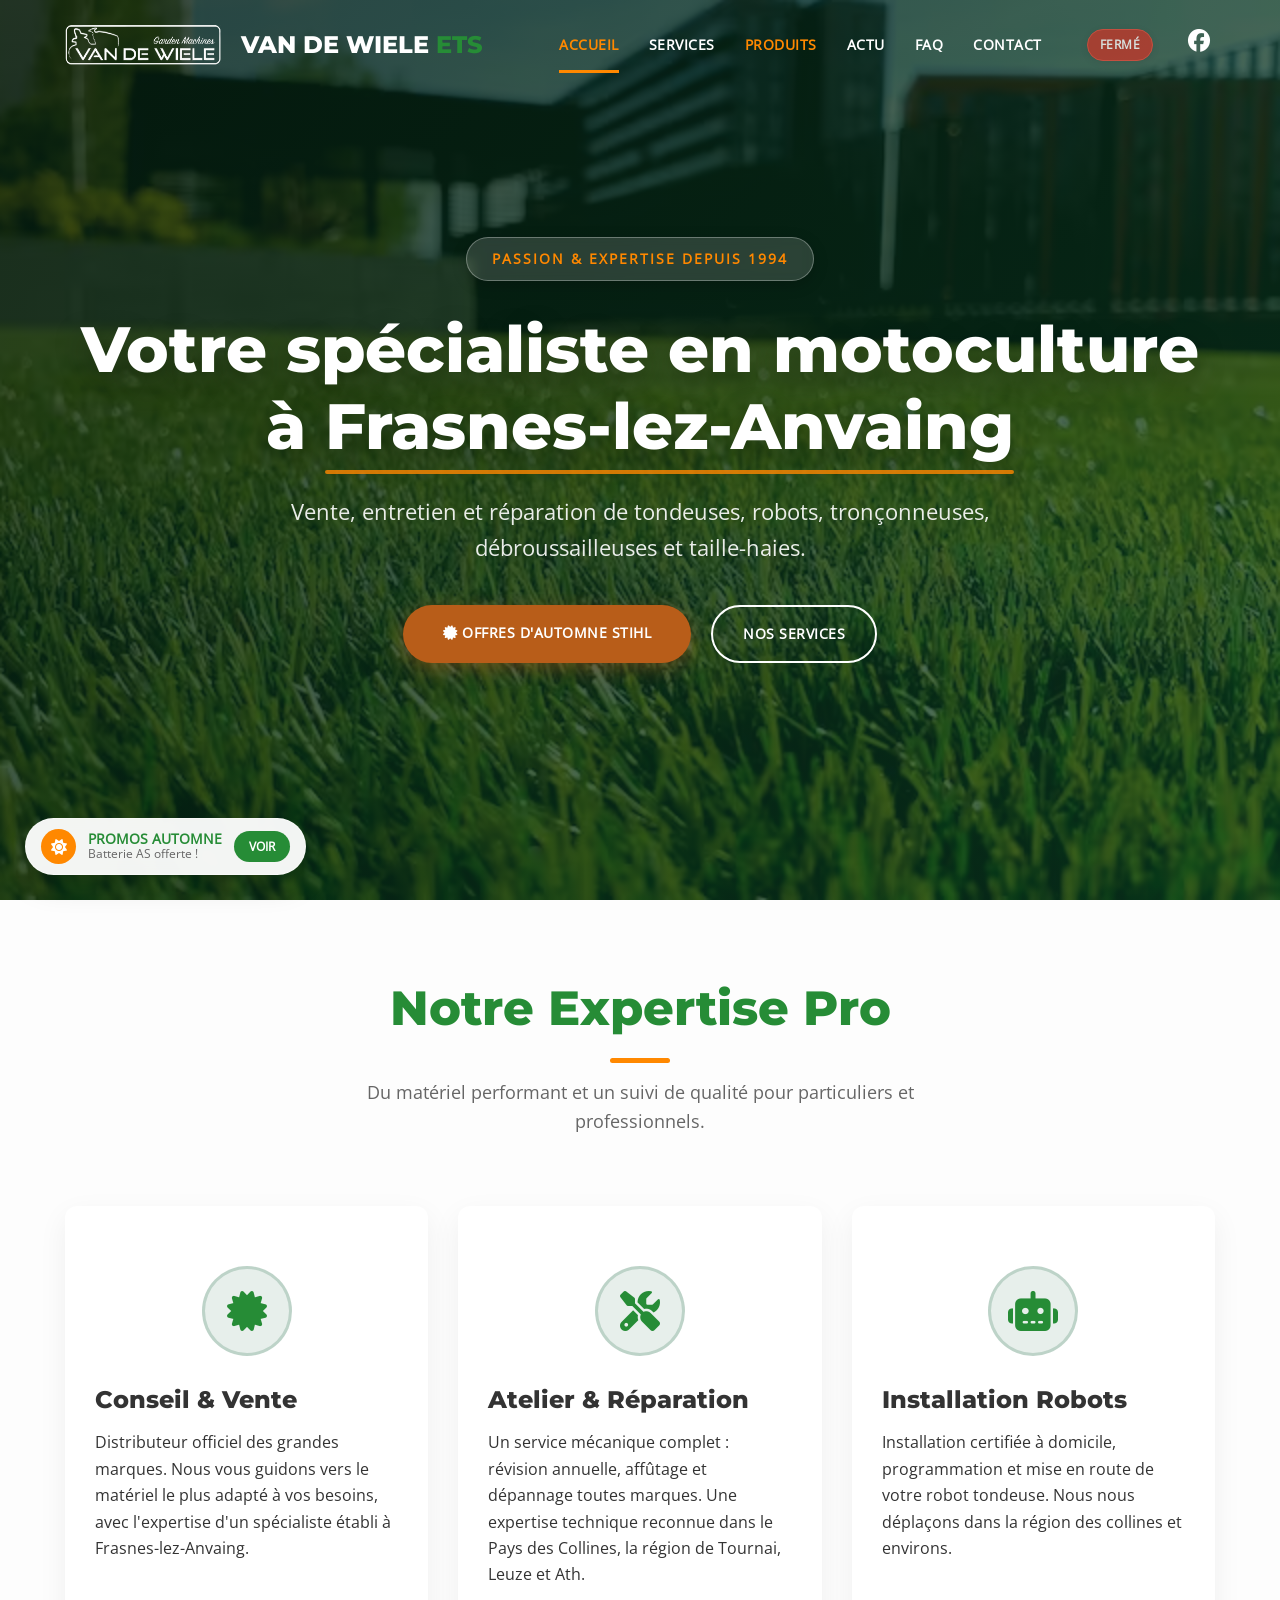
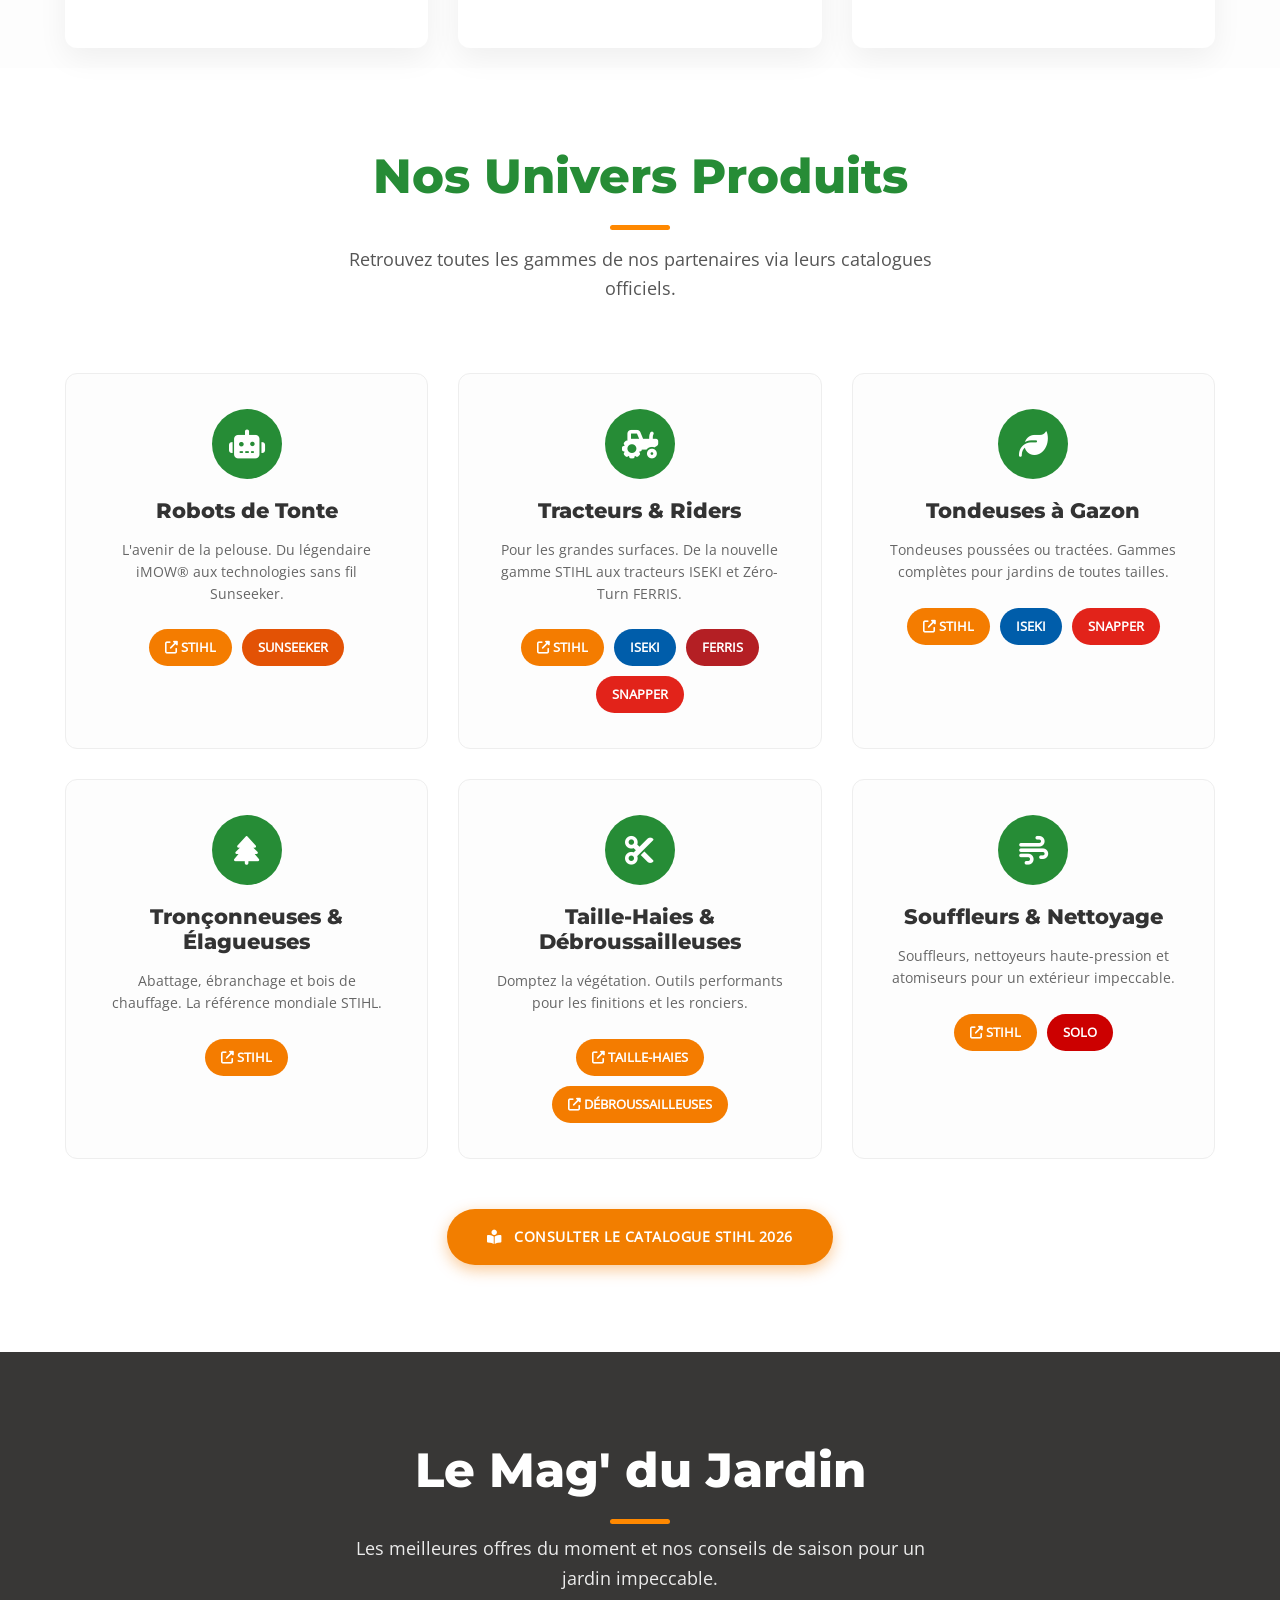
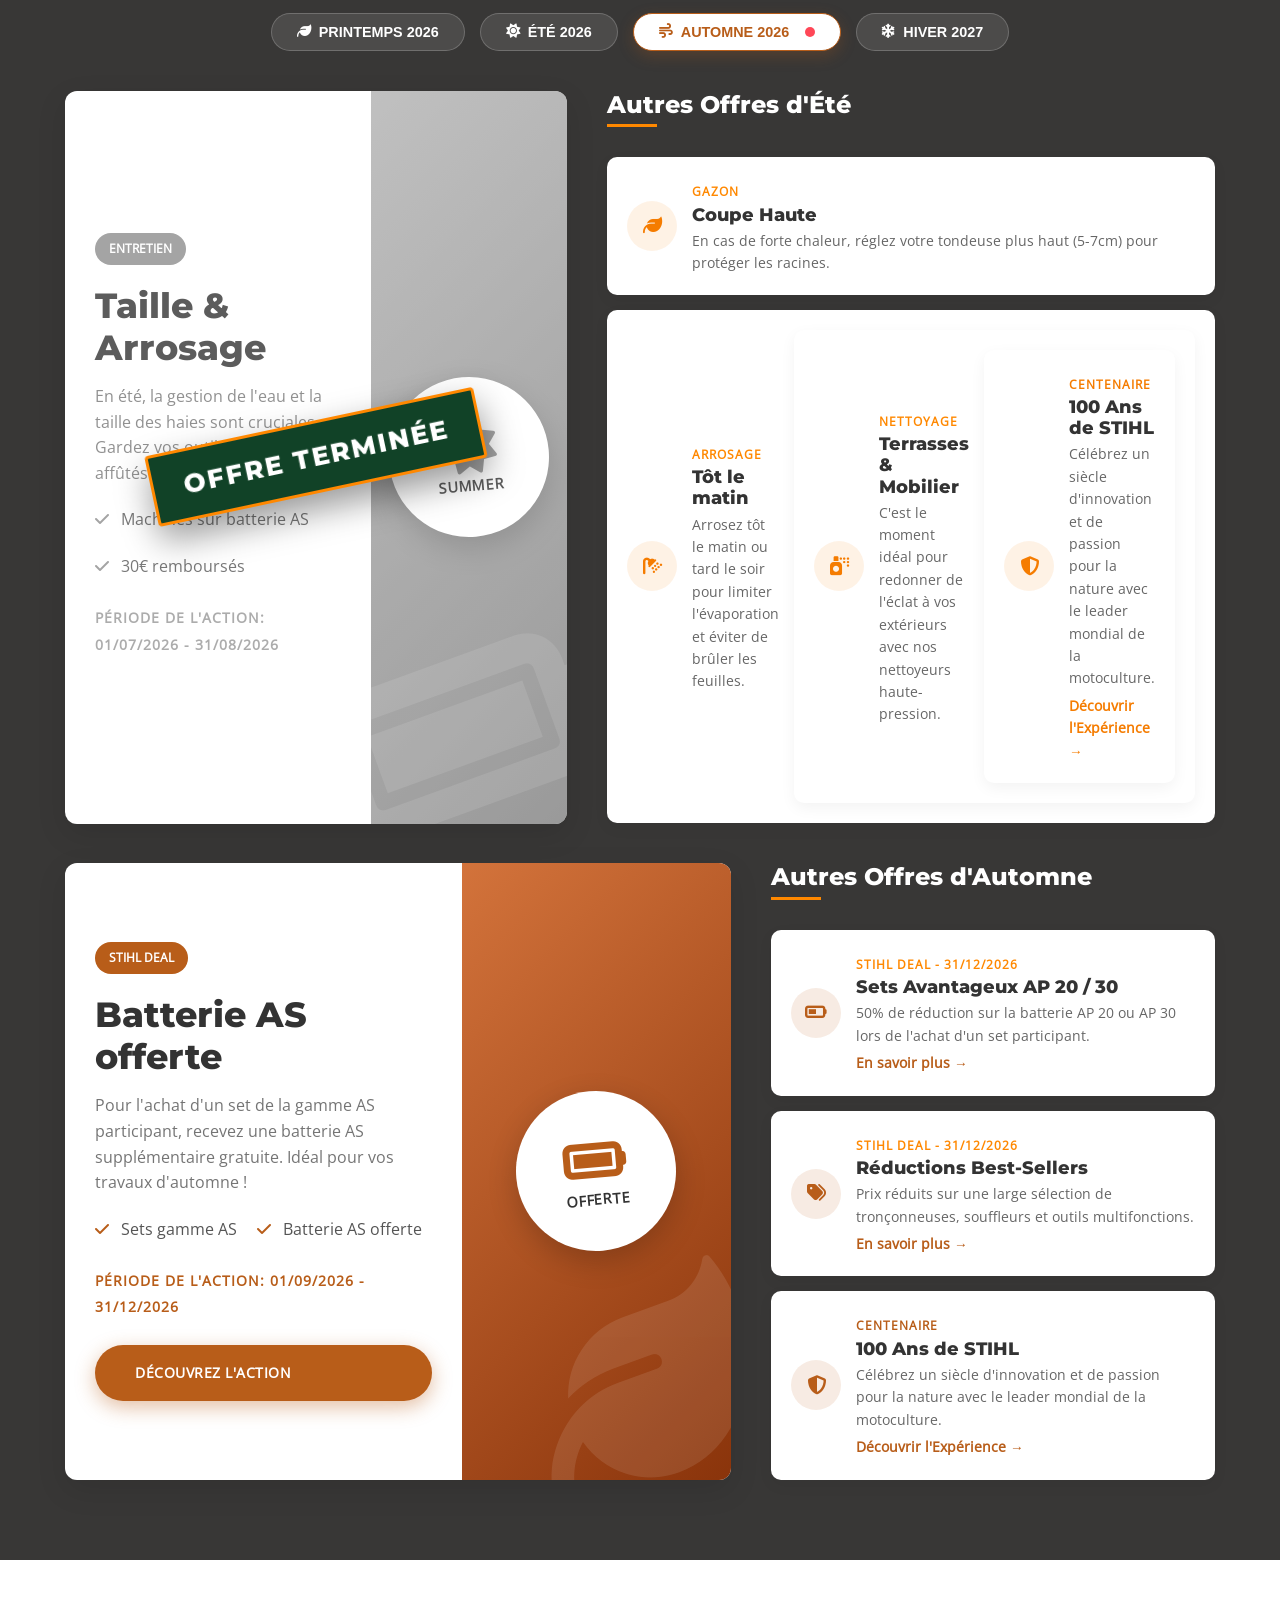
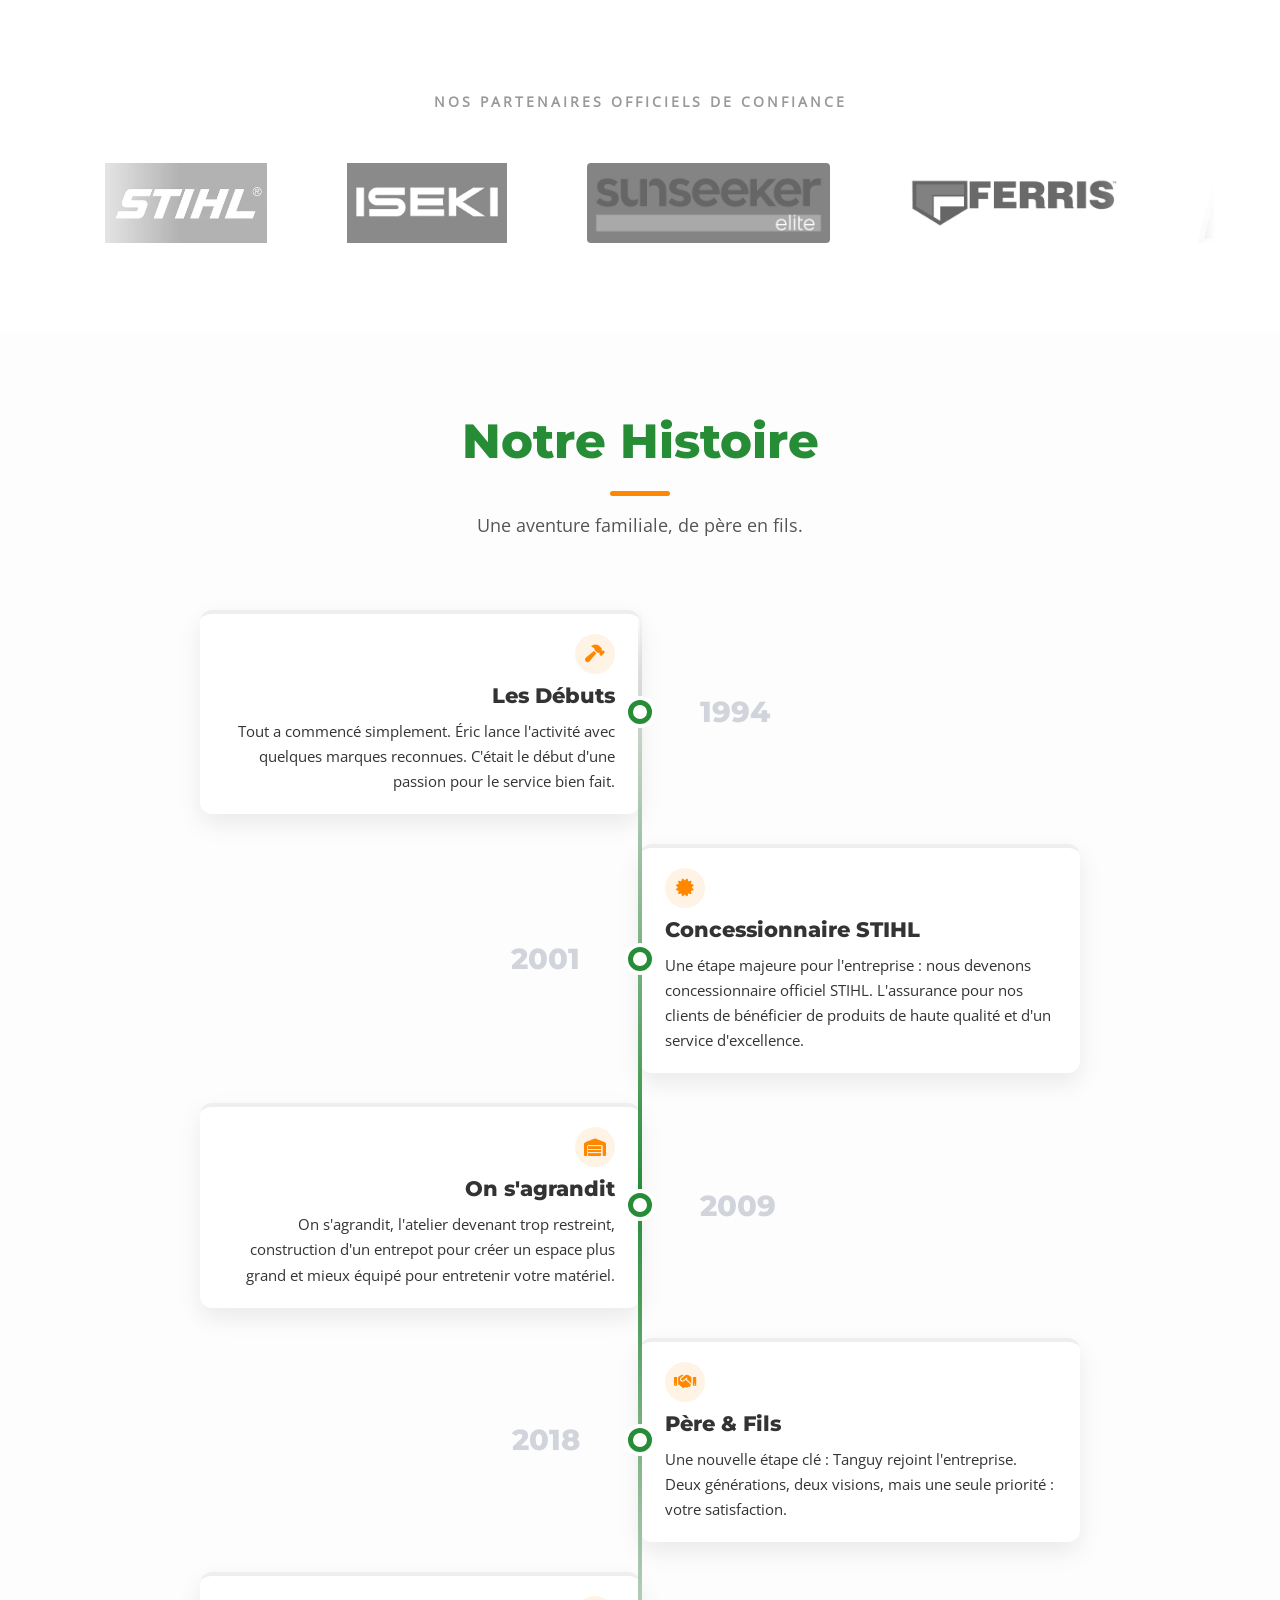
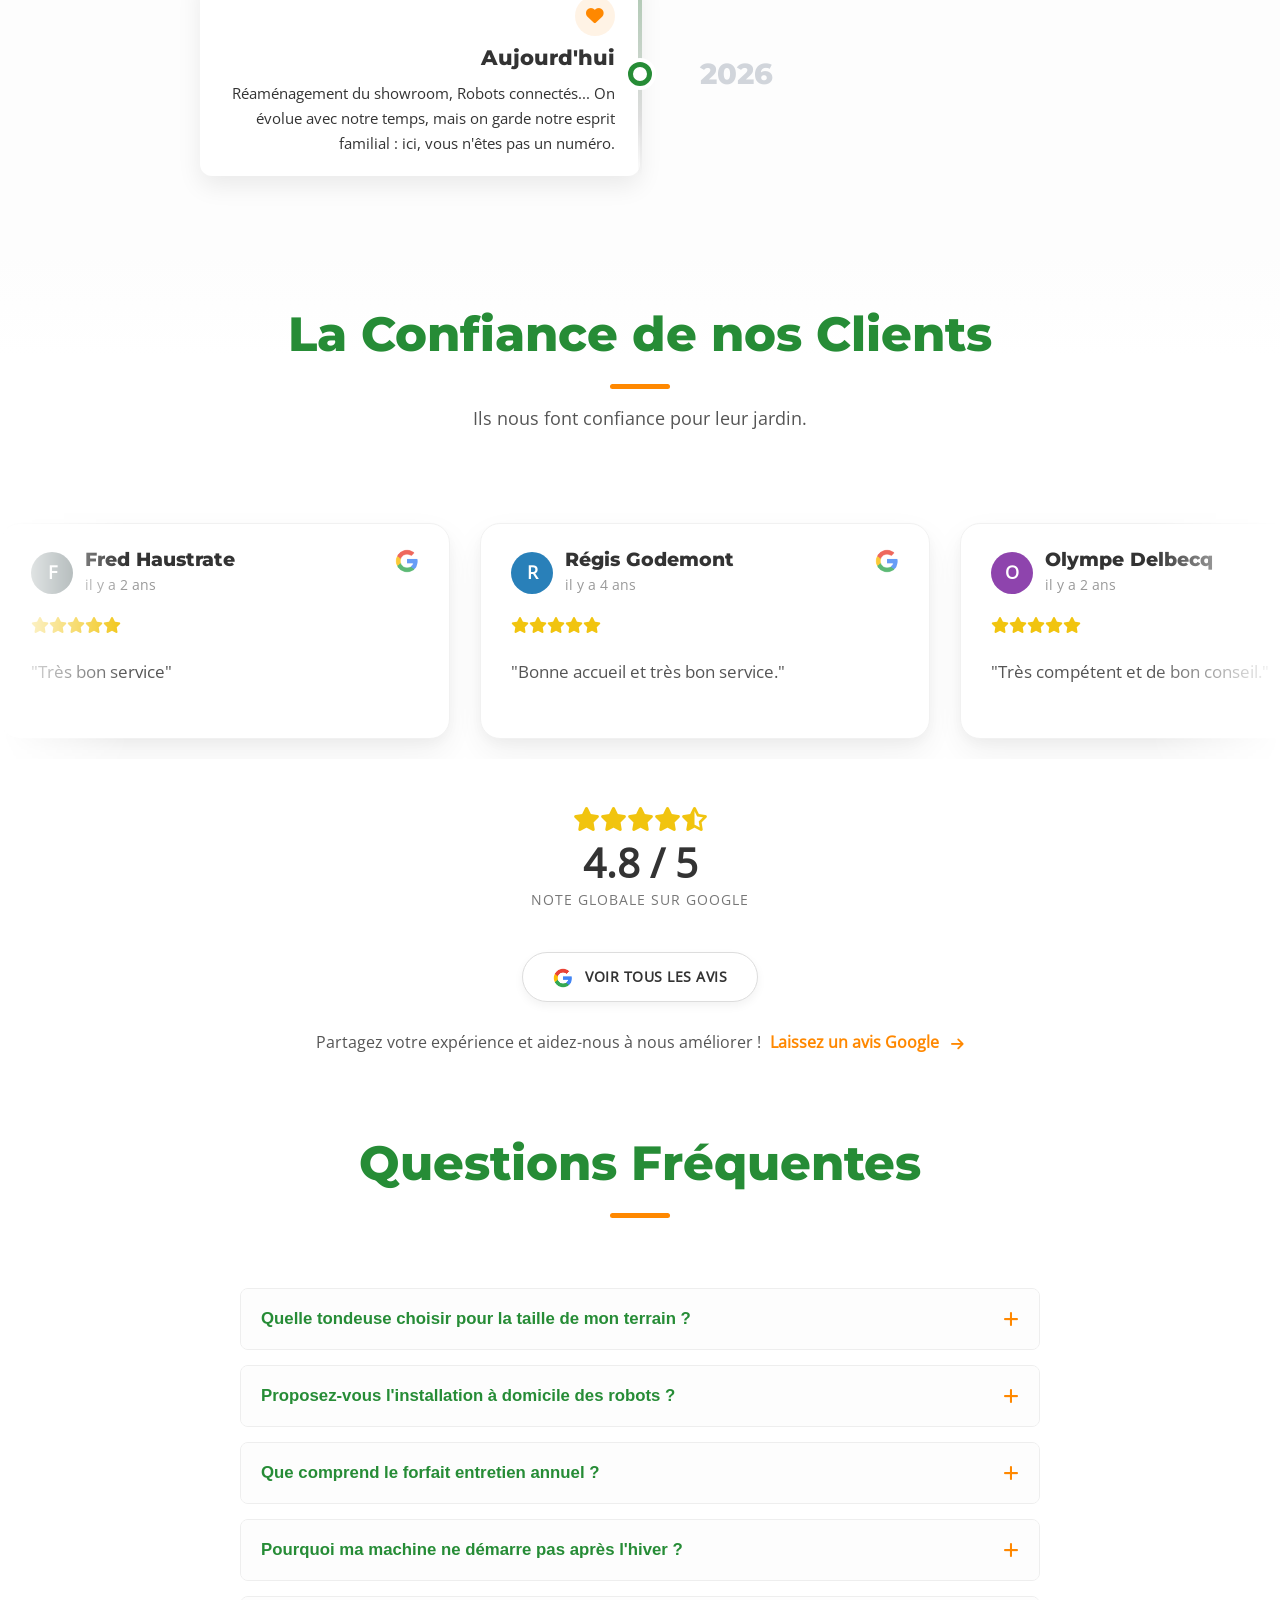
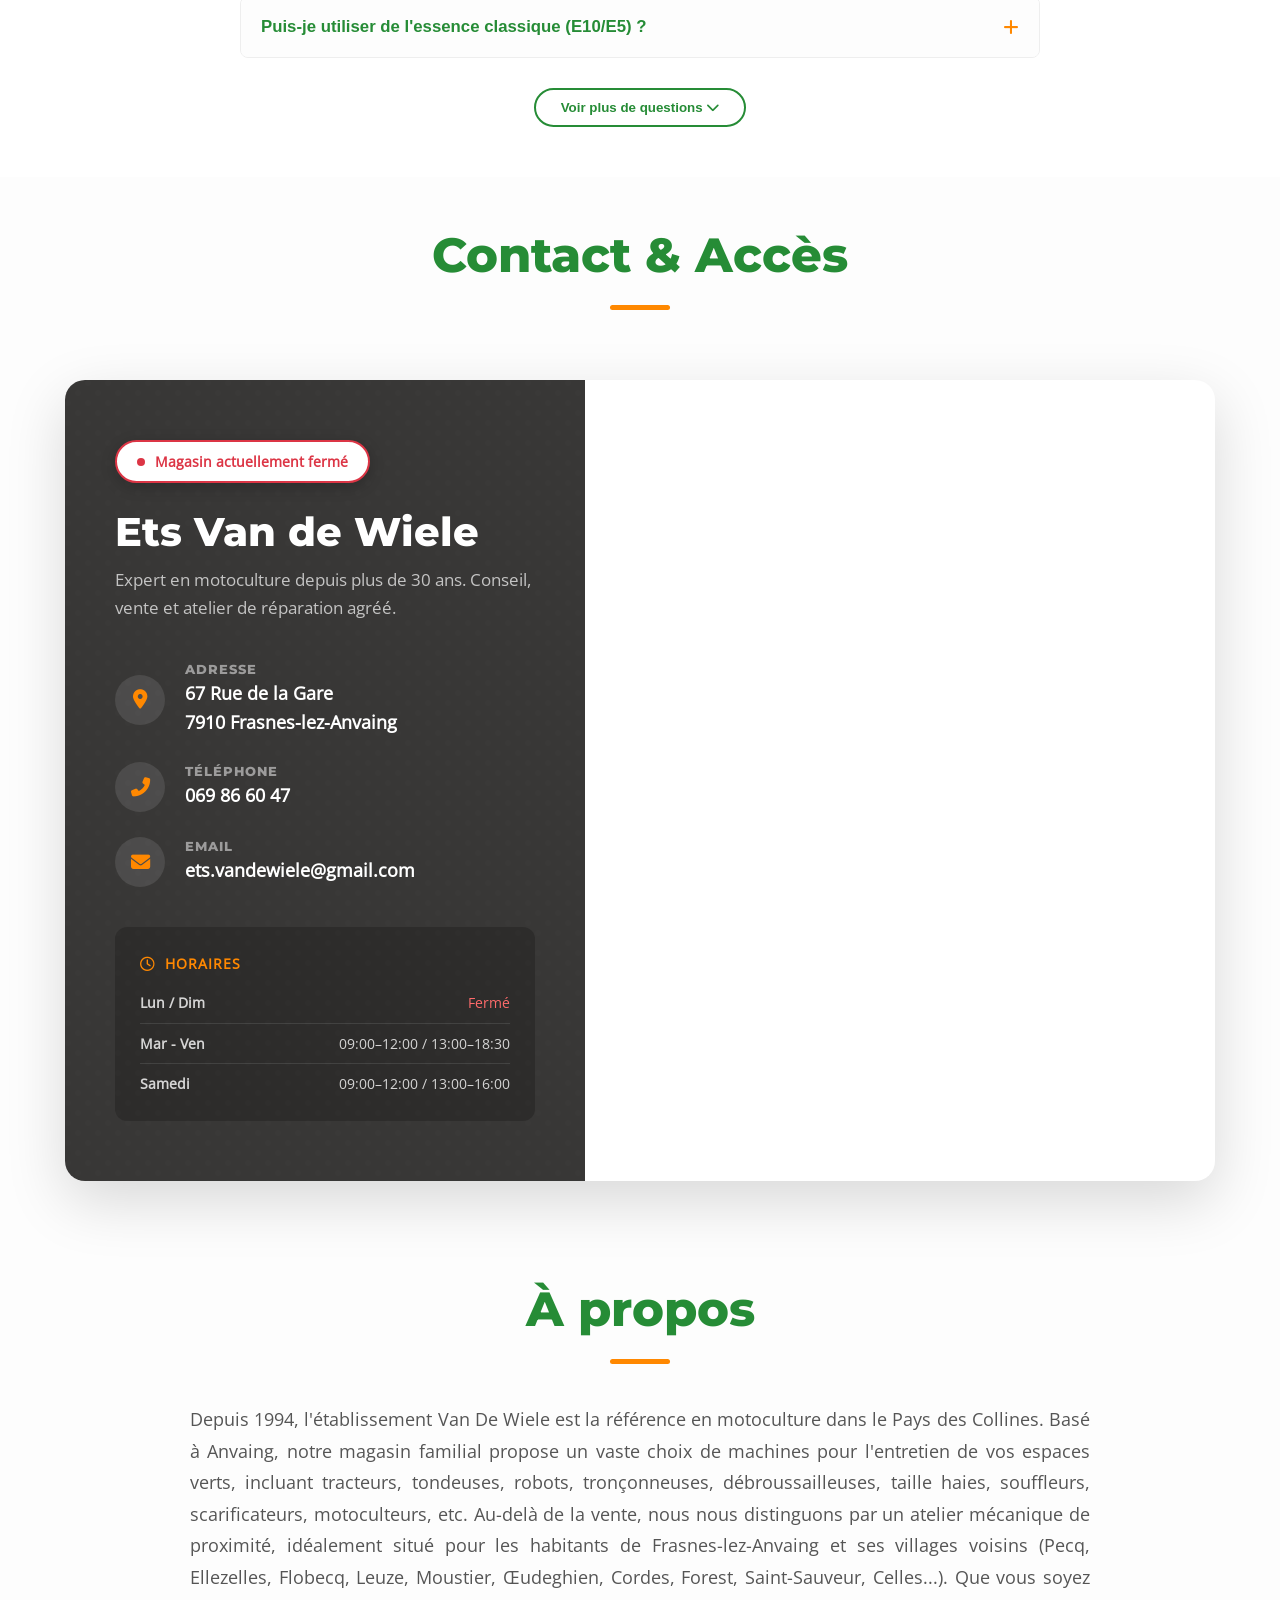
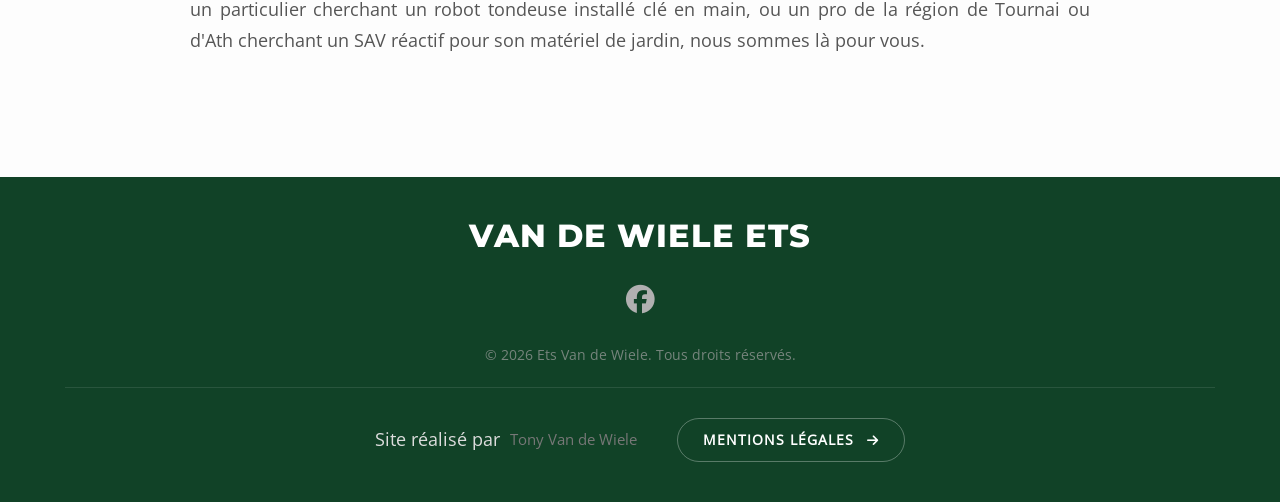
==== index.html @ fc972387 "Merge branch 'master' of https://github.com/TonyVandeWiele/EtsVandewieleWebSite" ====
<!DOCTYPE html>
<html lang="fr">

<head>
  <meta charset="UTF-8">
  <meta name="viewport" content="width=device-width, initial-scale=1.0">

  <title>Van de Wiele Ets | Spécialiste Espaces Verts & Motoculture | Frasnes-lez-Anvaing</title>
  <meta name="description"
    content="Votre revendeur spécialiste en machines de jardin à Frasnes-lez-Anvaing. Vente, réparation et service après-vente PRO. Distributeur officiel STIHL.">

  <link rel="canonical" href="https://vandewiele-motoculture.be/">

  <link rel="preload" href="fonts/JTUSjIg1_i6t8kCHKm459Wlhyw.woff2" as="font" type="font/woff2" crossorigin>
  <link rel="preload" href="fonts/memvYaGs126MiZpBA-UvWbX2vVnXBbObj2OVTS-muw.woff2" as="font" type="font/woff2"
    crossorigin>

  <link rel="preload" as="image" href="images/accueil-mobile-image.avif" media="(max-width: 768px)"
    fetchpriority="high">
  <link rel="preload" as="image" href="images/accueil-desktop-image.avif" media="(min-width: 769px)"
    fetchpriority="high">

  <link rel="preconnect" href="https://cdnjs.cloudflare.com">

  <link rel="icon" href="images/favicon.png" type="image/png" sizes="48x48">
  <link rel="icon" href="images/favicon.svg" type="image/svg+xml" sizes="any">
  <link rel="shortcut icon" href="images/favicon.png">

  <style>
    /* 1. VARIABLES (Définies en premier) */
    :root {
      --primary-green: #268C36;
      --dark-green: #114227;
      --accent-orange: #FF8800;
      --bright-orange: #FF6600;
      --text-dark: #333333;
      --text-light: #f5f5f5;
      --white: #ffffff;
      --light-bg: #fdfdfd;
      --transition: all 0.3s cubic-bezier(0.4, 0, 0.2, 1);
    }

    /* 2. FONTS */
    @font-face {
      font-family: 'Montserrat';
      font-style: normal;
      font-weight: 800;
      font-display: swap;
      src: url(fonts/JTUSjIg1_i6t8kCHKm459Wlhyw.woff2) format('woff2');
    }

    @font-face {
      font-family: 'Open Sans';
      font-style: normal;
      font-weight: 400;
      font-display: swap;
      src: url(fonts/memvYaGs126MiZpBA-UvWbX2vVnXBbObj2OVTS-muw.woff2) format('woff2');
    }

    /* 3. RESET & BASE */
    * {
      margin: 0;
      padding: 0;
      box-sizing: border-box;
    }

    body {
      font-family: 'Open Sans', sans-serif;
      color: var(--text-dark);
      line-height: 1.65;
      background-color: var(--light-bg);
      overflow-x: hidden;
    }

    h1,
    h2,
    h3 {
      font-family: 'Montserrat', sans-serif;
      font-weight: 700;
      line-height: 1.2;
    }

    .container {
      max-width: 1200px;
      margin: 0 auto;
      padding: 0 25px;
    }

    /* 4. HEADER */
    header {
      position: fixed;
      width: 100%;
      top: 0;
      z-index: 1000;
      transition: all 0.4s ease;
      background: transparent;
      padding: 25px 0;
    }

    /* 5. HERO SECTION (Code fusionné et nettoyé) */
    .hero {
      height: 100vh;
      position: relative;
      display: flex;
      align-items: center;
      justify-content: center;
      text-align: center;
      overflow: hidden;
      background-color: #051e10;
      /* Fallback color */
    }

    /* L'overlay sombre pour la lisibilité du texte */
    .hero::after {
      content: '';
      position: absolute;
      top: 0;
      left: 0;
      width: 100%;
      height: 100%;
      background: linear-gradient(135deg, rgba(5, 30, 16, 0.80), rgba(10, 60, 35, 0.70));
      z-index: 1;
    }

    .hero-bg-img {
      position: absolute;
      top: 0;
      left: 0;
      width: 100%;
      height: 100%;
      object-fit: cover;
      z-index: 0;
      aspect-ratio: 16/9;
    }

    .hero-content {
      position: relative;
      z-index: 2;
      color: var(--white);
      padding: 0 20px;
    }

    .hero h1 {
      font-family: 'Montserrat', sans-serif;
      font-size: clamp(2.5rem, 5vw, 4.5rem);
      margin-bottom: 20px;
      font-weight: 800;
      color: var(--white);
      text-shadow: 0 10px 30px rgba(0, 0, 0, 0.3);
    }

    /* 6. UI ELEMENTS */
    .btn {
      display: inline-block;
      padding: 16px 40px;
      border-radius: 50px;
      font-weight: 700;
      text-transform: uppercase;
      font-size: 0.9rem;
      text-decoration: none;
      transition: all 0.4s ease;
    }

    .btn-primary {
      background: var(--accent-orange);
      color: var(--white);
    }

    .btn-outline {
      border: 2px solid var(--white);
      color: var(--white);
    }

    /* Animations */
    .cat-link {
      transition: transform 0.3s ease, box-shadow 0.3s ease;
      display: inline-block;
    }

    .cat-link:hover {
      transform: translateY(-3px);
      box-shadow: 0 6px 12px rgba(0, 0, 0, 0.15);
    }
  </style>

  <link rel="stylesheet" href="css/style.css">

  <link rel="stylesheet" href="https://cdnjs.cloudflare.com/ajax/libs/font-awesome/6.4.0/css/all.min.css" media="print"
    onload="this.media='all'">
  <noscript>
    <link rel="stylesheet" href="https://cdnjs.cloudflare.com/ajax/libs/font-awesome/6.4.0/css/all.min.css">
  </noscript>

  <script type="application/ld+json">
    {
      "@context": "https://schema.org",
      "@type": ["GardenStore", "HardwareStore", "RepairShop"],
      "name": "Ets Van de Wiele",
      "logo": "https://vandewiele-motoculture.be/images/favicon.png",
      "image": [
        "https://vandewiele-motoculture.be/images/logo-vdw.avif",
        "https://vandewiele-motoculture.be/images/devanture.jpg"
      ],
      "@id": "https://vandewiele-motoculture.be",
      "url": "https://vandewiele-motoculture.be",
      "telephone": "+3269866047",
      "priceRange": "€€",
      "address": {
        "@type": "PostalAddress",
        "streetAddress": "67 Rue de la Gare",
        "addressLocality": "Frasnes-lez-Anvaing",
        "postalCode": "7910",
        "addressCountry": "BE"
      },
      "geo": {
        "@type": "GeoCoordinates",
        "latitude": 50.68661365770065, 
        "longitude": 3.569332491077725
      },
      "areaServed": {
        "@type": "GeoCircle",
        "geoMidpoint": {
          "@type": "GeoCoordinates",
          "latitude": 50.68661365770065,
          "longitude": 3.569332491077725
        },
        "geoRadius": "35000"
      },
      "openingHoursSpecification": [
        { "@type": "OpeningHoursSpecification", "dayOfWeek": ["Tuesday", "Wednesday", "Thursday", "Friday"], "opens": "09:00", "closes": "12:00" },
        { "@type": "OpeningHoursSpecification", "dayOfWeek": ["Tuesday", "Wednesday", "Thursday", "Friday"], "opens": "13:00", "closes": "18:30" },
        { "@type": "OpeningHoursSpecification", "dayOfWeek": "Saturday", "opens": "09:00", "closes": "12:00" },
        { "@type": "OpeningHoursSpecification", "dayOfWeek": "Saturday", "opens": "13:00", "closes": "16:00" }
      ],
      "sameAs": [
        "https://www.facebook.com/VandeWieleEts/"
      ]
    }
  </script>
</head>

<body>
  <div class="scroll-progress" id="scrollProgress"></div>

  <header id="header">
    <div class="container">
      <nav>
        <a href="#" class="logo-wrapper">
          <img src="images/logo-vdw.avif" width="160" height="40" alt="Logo Van de Wiele" class="nav-logo-img">

          <div class="logo-text">
            VAN DE WIELE <span>ETS</span>
          </div>
        </a>

        <ul class="nav-links">
          <li><a href="#accueil">Accueil</a></li>
          <li><a href="#services">Services</a></li>
          <li><a href="#produits">Produits</a></li>
          <li><a href="#actu">Actu</a></li>
          <li><a href="#faq-section">FAQ</a></li>
          <li><a href="#contact">Contact</a></li>
          <li class="nav-item-badge"><span id="shop-status-badge" class="status-badge closed">FERMÉ</span></li>
          <li>
            <a href="https://www.facebook.com/VandeWieleEts/" target="_blank" class="nav-fb" aria-label="Facebook">
              <i class="fab fa-facebook"></i>
            </a>
          </li>
        </ul>

        <button class="hamburger" aria-label="Menu principal">
          <i class="fas fa-bars"></i>
        </button>
      </nav>
    </div>
  </header>

  <main>
    <section id="accueil" class="hero">
      <picture>
        <source srcset="images/accueil-mobile-image.avif" media="(max-width: 768px)" type="image/avif">
        <source srcset="images/accueil-desktop-image.avif" media="(min-width: 769px)" type="image/avif">
        <img src="images/accueil-image.jpg" width="1950" height="1097" alt="Expert Jardin Van de Wiele"
          class="hero-bg-img" fetchpriority="high">
      </picture>
      <div class="hero-content">
        <span class="hero-badge">Passion & Expertise depuis 1994</span>
        <h1>Votre spécialiste en motoculture<br>à <span>Frasnes-lez-Anvaing</span></h1>
        <p>Vente, entretien et réparation de tondeuses, robots, tronçonneuses, débroussailleuses et taille-haies.</p>
        <div class="hero-actions">
          <a href="#actu" class="btn btn-primary btn-autumn"><i class="fas fa-certificate"></i> Offres d'Automne
            STIHL</a>
          <a href="#services" class="btn btn-outline">Nos Services</a>
        </div>
      </div>
    </section>

    <section id="services" class="services">
      <div class="container">
        <div class="section-header reveal-up">
          <h2>Notre Expertise Pro</h2>
          <div class="separator"></div>
          <p>Du matériel performant et un suivi de qualité pour particuliers et professionnels.</p>
        </div>
        <div class="services-grid">
          <div class="service-card reveal-up delay-100">
            <div class="icon-box"><i class="fas fa-certificate"></i></div>
            <h3>Conseil & Vente</h3>
            <p>Distributeur officiel des grandes marques. Nous vous guidons vers le matériel le plus adapté à vos
              besoins, avec l'expertise d'un spécialiste établi à Frasnes-lez-Anvaing.</p>
          </div>
          <div class="service-card reveal-up delay-200">
            <div class="icon-box"><i class="fas fa-tools"></i></div>
            <h3>Atelier & Réparation</h3>
            <p>Un service mécanique complet : révision annuelle, affûtage et dépannage toutes marques. Une expertise
              technique reconnue dans le Pays des Collines, la région de Tournai, Leuze et Ath.</p>
          </div>
          <div class="service-card reveal-up delay-300">
            <div class="icon-box"><i class="fas fa-robot"></i></div>
            <h3>Installation Robots</h3>
            <p>Installation certifiée à domicile, programmation et mise en route de votre robot tondeuse. Nous nous
              déplaçons dans la région des collines et environs.</p>
          </div>
        </div>
      </div>
    </section>

    <section id="produits" class="products-section">
      <div class="container">
        <div class="section-header reveal-up">
          <h2>Nos Univers Produits</h2>
          <div class="separator"></div>
          <p>Retrouvez toutes les gammes de nos partenaires via leurs catalogues officiels.</p>
        </div>

        <div class="category-grid">

          <div class="category-card reveal-up delay-100">
            <div class="cat-icon"><i class="fas fa-robot"></i></div>
            <h3>Robots de Tonte</h3>
            <p>L'avenir de la pelouse. Du légendaire iMOW® aux technologies sans fil Sunseeker.</p>
            <div class="brand-links">
              <a href="https://www.stihl.be/fr" target="_blank" class="cat-link stihl-btn"
                style="background-color: #F47C00; border: none; color: white;">
                <i class="fas fa-external-link-alt"></i> STIHL
              </a>
              <a href="https://sunseekerelite.be/" target="_blank" class="cat-link"
                style="background-color: #e35205; border: none; color: white;">
                Sunseeker
              </a>
            </div>
          </div>

          <div class="category-card reveal-up delay-100">
            <div class="cat-icon"><i class="fas fa-tractor"></i></div>
            <h3>Tracteurs & Riders</h3>
            <p>Pour les grandes surfaces. De la nouvelle gamme STIHL aux tracteurs ISEKI et Zéro-Turn FERRIS.</p>
            <div class="brand-links">
              <a href="https://www.stihl.be/fr" target="_blank" class="cat-link stihl-btn"
                style="background-color: #F47C00; border: none; color: white;">
                <i class="fas fa-external-link-alt"></i> STIHL
              </a>
              <a href="https://www.hh-garden.be/nl/brands/iseki/" target="_blank" class="cat-link"
                style="background-color: #005DAA; border: none; color: white;">ISEKI</a>
              <a href="https://www.hh-garden.be/nl/brands/ferris/" target="_blank" class="cat-link"
                style="background-color: #B41F24; border: none; color: white;">Ferris</a>
              <a href="https://www.hh-garden.be/fr/brands/snapper/" target="_blank" class="cat-link"
                style="background-color: #E2231A; border: none; color: white;">Snapper</a>
            </div>
          </div>

          <div class="category-card reveal-up delay-200">
            <div class="cat-icon"><i class="fas fa-leaf"></i></div>
            <h3>Tondeuses à Gazon</h3>
            <p>Tondeuses poussées ou tractées. Gammes complètes pour jardins de toutes tailles.</p>
            <div class="brand-links">
              <a href="https://www.stihl.be/fr" target="_blank" class="cat-link stihl-btn"
                style="background-color: #F47C00; border: none; color: white;">
                <i class="fas fa-external-link-alt"></i> STIHL
              </a>
              <a href="https://www.hh-garden.be/nl/brands/iseki/" target="_blank" class="cat-link"
                style="background-color: #005DAA; border: none; color: white;">ISEKI</a>
              <a href="https://www.hh-garden.be/fr/brands/snapper/" target="_blank" class="cat-link"
                style="background-color: #E2231A; border: none; color: white;">Snapper</a>
            </div>
          </div>

          <div class="category-card reveal-up delay-300">
            <div class="cat-icon"><i class="fas fa-tree"></i></div>
            <h3>Tronçonneuses & Élagueuses</h3>
            <p>Abattage, ébranchage et bois de chauffage. La référence mondiale STIHL.</p>
            <div class="brand-links">
              <a href="https://www.stihl.be/fr" target="_blank" class="cat-link stihl-btn"
                style="background-color: #F47C00; border: none; color: white;">
                <i class="fas fa-external-link-alt"></i> STIHL
              </a>
            </div>
          </div>

          <div class="category-card reveal-up delay-100">
            <div class="cat-icon"><i class="fas fa-cut"></i></div>
            <h3>Taille-Haies & Débroussailleuses</h3>
            <p>Domptez la végétation. Outils performants pour les finitions et les ronciers.</p>
            <div class="brand-links">
              <a href="https://www.stihl.be/fr" target="_blank" rel="noopener noreferrer" class="cat-link stihl-btn"
                style="background-color: #F47C00; border: none; color: white;">
                <i class="fas fa-external-link-alt"></i> Taille-Haies
              </a>
              <a href="https://www.stihl.be/fr" target="_blank" rel="noopener noreferrer" class="cat-link stihl-btn"
                style="background-color: #F47C00; border: none; color: white;">
                <i class="fas fa-external-link-alt"></i> Débroussailleuses
              </a>
            </div>
          </div>

          <div class="category-card reveal-up delay-200">
            <div class="cat-icon"><i class="fas fa-wind"></i></div>
            <h3>Souffleurs & Nettoyage</h3>
            <p>Souffleurs, nettoyeurs haute-pression et atomiseurs pour un extérieur impeccable.</p>
            <div class="brand-links">
              <a href="https://www.stihl.be/fr" target="_blank" rel="noopener noreferrer" class="cat-link stihl-btn"
                style="background-color: #F47C00; border: none; color: white;">
                <i class="fas fa-external-link-alt"></i> STIHL
              </a>
              <a href="https://www.hh-garden.be/nl/brands/solo/" target="_blank" rel="noopener noreferrer"
                class="cat-link" style="background-color: #CC0000; border: none; color: white;">Solo</a>
            </div>
          </div>

        </div>

        <div style="text-align: center; margin-top: 50px;">
          <a href="https://online.fliphtml5.com/crgfc/lwrb/#p=1" target="_blank" rel="noopener noreferrer"
            class="btn btn-primary"
            style="background-color: #F27E00; border: none; box-shadow: 0 5px 15px rgba(242, 126, 0, 0.4);">
            <i class="fas fa-book-reader" style="margin-right:8px;"></i> Consulter le Catalogue STIHL 2026
          </a>
        </div>
      </div>
    </section>

    <section id="actu" class="promo">
      <div class="container">
        <div class="section-header promo-header reveal-up">

          <h2>Le Mag' du Jardin</h2>
          <div class="separator"></div>
          <p>Les meilleures offres du moment et nos conseils de saison pour un jardin impeccable.</p>
        </div>

        <div class="season-tabs reveal-up">
          <button class="tab-btn" data-season="spring">
            <i class="fas fa-leaf"></i> Printemps 2026
          </button>
          <button class="tab-btn" data-season="summer"><i class="fas fa-sun"></i> Été 2026</button>
          <button class="tab-btn active" data-season="autumn"><i class="fas fa-wind"></i> Automne 2026 <span
              class="status-dot-pulse"></span></button>
          <button class="tab-btn" data-season="winter"><i class="fas fa-snowflake"></i> Hiver 2027</button>
        </div>

        <div class="season-content" id="season-spring">
          <div class="actu-grid">
            <article class="actu-main-card" data-expires="2026-06-30">
              <div class="actu-content">
                <span class="actu-tag-inline tag-promo" style="background-color: #2e7d32;">STIHL DEAL</span>
                <h3>Action Cashback - Jusqu'à 100€</h3>
                <p>À l'achat d'une machine sur batterie participante, vous pouvez bénéficier d'un cashback de jusqu'à
                  100 €.</p>

                <div class="actu-features">
                  <div class="feature-item"><i class="fas fa-check" style="color:#2e7d32;"></i> Machines sur batterie
                  </div>
                  <div class="feature-item"><i class="fas fa-check" style="color:#2e7d32;"></i> Jusqu'à 100€ remboursés
                  </div>
                </div>

                <div class="actu-price">
                  <span class="news-date" style="color: #2e7d32; font-size: 0.9rem;">
                    Période de l'action: 01/03/2026 - 30/06/2026
                  </span>
                </div>

                <a href="https://www.stihl.be/fr/cashback" target="_blank" rel="noopener noreferrer"
                  class="btn btn-primary btn-spring">Découvrez l'action</a>
              </div>

              <div class="actu-visual" style="background: linear-gradient(135deg, #66bb6a, #2e7d32);">
                <div class="visual-circle">
                  <span class="visual-amount" style="color: #2e7d32;">100€</span>
                  <span class="visual-label">CASHBACK</span>
                </div>
                <i class="fas fa-battery-full visual-bg-icon"></i>
              </div>
            </article>

            <aside class="actu-sidebar">
              <h3 class="sidebar-title">Autres Offres de Printemps</h3>
              <div class="news-list">

                <a href="https://www.stihl.be/fr/cashback-tracteurs-tondeuses" target="_blank" rel="noopener noreferrer"
                  class="news-item delay-100">
                  <div class="news-icon" style="color: #2e7d32; background: rgba(46, 125, 50, 0.1);"><i
                      class="fas fa-tractor"></i></div>
                  <div class="news-info">
                    <span class="news-date">Cashback - 30/06/2026</span>
                    <h4>Cashback Tracteur 200€</h4>
                    <p>À l'achat d'un tracteur tondeuse participant, bénéficiez d'un cashback de 200 €.</p>
                    <span class="fake-link"
                      style="font-size: 0.85rem; color: #2e7d32; text-decoration: none; font-weight: 600; margin-top: 5px; display: inline-block;">En
                      savoir plus &rarr;</span>
                  </div>
                </a>

                <a href="https://www.stihl.be/fr/ap-sets" target="_blank" rel="noopener noreferrer"
                  class="news-item delay-200">
                  <div class="news-icon" style="color: #2e7d32; background: rgba(46, 125, 50, 0.1);"><i
                      class="fas fa-battery-half"></i></div>
                  <div class="news-info">
                    <span class="news-date">Stihl Deal - 30/06/2026</span>
                    <h4>Sets Avantageux AP 20 / 30</h4>
                    <p>Profitez de nos sets avantageux avec les batteries AP 20 et AP 30 jusqu'à épuisement des stocks.
                    </p>
                    <span class="fake-link"
                      style="font-size: 0.85rem; color: #2e7d32; text-decoration: none; font-weight: 600; margin-top: 5px; display: inline-block;">En
                      savoir plus &rarr;</span>
                  </div>
                </a>

                <a href="https://100.stihl.com/" target="_blank" rel="noopener noreferrer" class="news-item delay-300">
                  <div class="news-icon" style="color: #2e7d32; background: rgba(46, 125, 50, 0.1);"><i
                      class="fas fa-shield-alt"></i></div>
                  <div class="news-info">
                    <span class="news-date" style="color: #2e7d32; font-weight: bold;">CENTENAIRE</span>
                    <h4>100 Ans de STIHL</h4>
                    <p>Célébrez un siècle d'innovation et de passion pour la nature avec le leader mondial de la
                      motoculture.</p>
                    <span class="fake-link"
                      style="font-size: 0.85rem; color: #2e7d32; text-decoration: none; font-weight: 600; margin-top: 5px; display: inline-block;">Découvrir
                      l'Expérience &rarr;</span>
                  </div>
                </a>

              </div>
            </aside>
          </div>
        </div>

        <div class="season-content active" id="season-summer">
          <div class="actu-grid">
            <article class="actu-main-card" data-expires="2026-08-31">
              <div class="actu-content">
                <span class="actu-tag-inline tag-conseil" style="background: #f57c00;">Entretien</span>
                <h3>Taille & Arrosage</h3>
                <p>En été, la gestion de l'eau et la taille des haies sont cruciales. Gardez vos outils de coupe bien
                  affûtés.</p>

                <div class="actu-features">
                  <div class="feature-item"><i class="fas fa-check" style="color:#f57c00;"></i> Machines sur batterie AS
                  </div>
                  <div class="feature-item"><i class="fas fa-check" style="color:#f57c00;"></i> 30€ remboursés</div>
                </div>

                <div class="actu-price">
                  <span class="news-date" style="color: var(--accent-orange); font-size: 0.9rem;">
                    Période de l'action: 01/07/2026 - 31/08/2026
                  </span>
                </div>

                <a href="https://www.stihl.be/fr/cashback" target="_blank" rel="noopener noreferrer"
                  class="btn btn-primary">Découvrez l'action</a>
              </div>

              <div class="actu-visual" style="background: linear-gradient(135deg, #ffa726, #ef6c00);">
                <div class="visual-circle">
                  <span class="visual-amount" style="color: #f57c00;"><i class="fas fa-sun"></i></span>
                  <span class="visual-label">SUMMER</span>
                </div>
                <i class="fas fa-battery-full visual-bg-icon"></i>
              </div>
            </article>

            <aside class="actu-sidebar">
              <h3 class="sidebar-title">Autres Offres d'Été</h3>
              <div class="news-list">
                <div class="news-item">
                  <div class="news-icon" style="color: #f57c00; background: rgba(245, 124, 0, 0.1);"><i
                      class="fas fa-leaf"></i></div>
                  <div class="news-info">
                    <span class="news-date">Gazon</span>
                    <h4>Coupe Haute</h4>
                    <p>En cas de forte chaleur, réglez votre tondeuse plus haut (5-7cm) pour protéger les racines.</p>
                  </div>
                </div>

                <div class="news-item">
                  <div class="news-icon" style="color: #f57c00; background: rgba(245, 124, 0, 0.1);"><i
                      class="fas fa-shower"></i></div>
                  <div class="news-info">
                    <span class="news-date">Arrosage</span>
                    <h4>Tôt le matin</h4>
                    <p>Arrosez tôt le matin ou tard le soir pour limiter l'évaporation et éviter de brûler les feuilles.
                    </p>
                  </div>
                  </a>

                  <div class="news-item">
                    <div class="news-icon" style="color: #f57c00; background: rgba(245, 124, 0, 0.1);"><i
                        class="fas fa-spray-can"></i></div>
                    <div class="news-info">
                      <span class="news-date">Nettoyage</span>
                      <h4>Terrasses & Mobilier</h4>
                      <p>C'est le moment idéal pour redonner de l'éclat à vos extérieurs avec nos nettoyeurs
                        haute-pression.</p>
                    </div>
                    </a>

                    <a href="https://100.stihl.com/" target="_blank" rel="noopener noreferrer"
                      class="news-item delay-300">
                      <div class="news-icon" style="color: #f57c00; background: rgba(245, 124, 0, 0.1);"><i
                          class="fas fa-shield-alt"></i></div>
                      <div class="news-info">
                        <span class="news-date" style="color: #f57c00; font-weight: bold;">CENTENAIRE</span>
                        <h4>100 Ans de STIHL</h4>
                        <p>Célébrez un siècle d'innovation et de passion pour la nature avec le leader mondial de la
                          motoculture.</p>
                        <span class="fake-link"
                          style="font-size: 0.85rem; color: #f57c00; text-decoration: none; font-weight: 600; margin-top: 5px; display: inline-block;">Découvrir
                          l'Expérience &rarr;</span>
                      </div>
                    </a>

                  </div>
            </aside>
          </div>
        </div>

        <div class="season-content active" id="season-autumn">
          <div class="actu-grid">
            <article class="actu-main-card">
              <div class="actu-content">
                <span class="actu-tag-inline tag-promo" style="background-color: #b85d19;">STIHL DEAL</span>
                <h3>Batterie AS offerte</h3>
                <p>Pour l'achat d'un set de la gamme AS participant, recevez une batterie AS supplémentaire gratuite.
                  Idéal pour vos travaux d'automne !</p>

                <div class="actu-features">
                  <div class="feature-item"><i class="fas fa-check" style="color:#b85d19;"></i> Sets gamme AS</div>
                  <div class="feature-item"><i class="fas fa-check" style="color:#b85d19;"></i> Batterie AS offerte
                  </div>
                </div>

                <div class="actu-price">
                  <span class="news-date" style="color: #b85d19; font-size: 0.9rem;">
                    Période de l'action: 01/09/2026 - 31/12/2026
                  </span>
                </div>

                <a href="https://www.stihl.be/fr/actualites/offres-et-promotions" target="_blank"
                  rel="noopener noreferrer" class="btn btn-primary btn-autumn">Découvrez l'action</a>
              </div>

              <div class="actu-visual" style="background: linear-gradient(135deg, #d3733b, #8a340b);">
                <div class="visual-circle">
                  <span class="visual-amount" style="color: #b85d19;"><i class="fas fa-battery-full"></i></span>
                  <span class="visual-label">OFFERTE</span>
                </div>
                <i class="fas fa-leaf visual-bg-icon"></i>
              </div>
            </article>

            <aside class="actu-sidebar">
              <h3 class="sidebar-title">Autres Offres d'Automne</h3>
              <div class="news-list">

                <a href="https://www.stihl.be/fr/actualites/offres-et-promotions" target="_blank"
                  rel="noopener noreferrer" class="news-item delay-100">
                  <div class="news-icon" style="color: #b85d19; background: rgba(184, 93, 25, 0.12);"><i
                      class="fas fa-battery-half"></i></div>
                  <div class="news-info">
                    <span class="news-date">Stihl Deal - 31/12/2026</span>
                    <h4>Sets Avantageux AP 20 / 30</h4>
                    <p>50% de réduction sur la batterie AP 20 ou AP 30 lors de l'achat d'un set participant.</p>
                    <span class="fake-link"
                      style="font-size: 0.85rem; color: #b85d19; text-decoration: none; font-weight: 600; margin-top: 5px; display: inline-block;">En
                      savoir plus &rarr;</span>
                  </div>
                </a>

                <a href="https://www.stihl.be/fr/actualites/offres-et-promotions" target="_blank"
                  rel="noopener noreferrer" class="news-item delay-200">
                  <div class="news-icon" style="color: #b85d19; background: rgba(184, 93, 25, 0.12);"><i
                      class="fas fa-tags"></i></div>
                  <div class="news-info">
                    <span class="news-date">Stihl Deal - 31/12/2026</span>
                    <h4>Réductions Best-Sellers</h4>
                    <p>Prix réduits sur une large sélection de tronçonneuses, souffleurs et outils multifonctions.</p>
                    <span class="fake-link"
                      style="font-size: 0.85rem; color: #b85d19; text-decoration: none; font-weight: 600; margin-top: 5px; display: inline-block;">En
                      savoir plus &rarr;</span>
                  </div>
                </a>

                <a href="https://100.stihl.com/" target="_blank" rel="noopener noreferrer" class="news-item delay-300">
                  <div class="news-icon" style="color: #b85d19; background: rgba(184, 93, 25, 0.12);"><i
                      class="fas fa-shield-alt"></i></div>
                  <div class="news-info">
                    <span class="news-date" style="color: #b85d19; font-weight: bold;">CENTENAIRE</span>
                    <h4>100 Ans de STIHL</h4>
                    <p>Célébrez un siècle d'innovation et de passion pour la nature avec le leader mondial de la
                      motoculture.</p>
                    <span class="fake-link"
                      style="font-size: 0.85rem; color: #b85d19; text-decoration: none; font-weight: 600; margin-top: 5px; display: inline-block;">Découvrir
                      l'Expérience &rarr;</span>
                  </div>
                </a>

              </div>
            </aside>
          </div>
        </div>
        <div class="season-content" id="season-winter">
          <div class="actu-grid">
            <article class="actu-main-card">
              <div class="actu-content">
                <span class="actu-tag-inline tag-conseil" style="background: #007bb5;">Conseil Hiver</span>
                <h3>Hivernage et Révisions</h3>
                <p>La saison de tonte est terminée. Profitez de l'hiver pour faire réviser vos machines (tondeuses,
                  robots, tracteurs) et leur assurer une longue vie.</p>

                <div class="actu-features">
                  <div class="feature-item"><i class="fas fa-check" style="color:#007bb5;"></i> Nettoyage & Graissage
                  </div>
                  <div class="feature-item"><i class="fas fa-check" style="color:#007bb5;"></i> Affûtage des lames</div>
                </div>

                <a href="#contact" class="btn btn-primary btn-winter">Prendre rendez-vous</a>
              </div>

              <div class="actu-visual" style="background: linear-gradient(135deg, #4fc3f7, #0288d1);">
                <div class="visual-circle">
                  <span class="visual-amount" style="color: #007bb5;"><i class="fas fa-snowflake"></i></span>
                  <span class="visual-label">WINTER</span>
                </div>
                <i class="fas fa-wrench visual-bg-icon"></i>
              </div>
            </article>

            <aside class="actu-sidebar">
              <h3 class="sidebar-title">Conseils Pratiques</h3>
              <div class="news-list">

                <div class="news-item">
                  <div class="news-icon" style="color: #007bb5; background: rgba(0, 123, 181, 0.1);"><i
                      class="fas fa-battery-half"></i></div>
                  <div class="news-info">
                    <span class="news-date">Batteries</span>
                    <h4>Stockage Batteries</h4>
                    <p>Stockez vos batteries au sec et à l'abri du gel (idéalement à 50% de charge).</p>
                  </div>
                </div>

                <div class="news-item">
                  <div class="news-icon" style="color: #007bb5; background: rgba(0, 123, 181, 0.1);"><i
                      class="fas fa-robot"></i></div>
                  <div class="news-info">
                    <span class="news-date">Robots</span>
                    <h4>Hivernage Robot</h4>
                    <p>Rentrez votre station de charge pour l'hiver afin d'éviter l'oxydation de l'électronique.</p>
                  </div>
                </div>

              </div>
            </aside>
          </div>
        </div>

      </div>
    </section>

    <section class="brands">
      <div class="container">
        <p>Nos partenaires officiels de confiance</p>
        <div class="logo-carousel-container">
          <div class="brands-list logo-carousel-track">
            <img src="images/logo-stihl.webp" alt="Logo STIHL" class="brand-logo" loading="lazy">
            <img src="images/logo-iseki.webp" alt="Logo ISEKI" class="brand-logo" loading="lazy">
            <img src="images/logo-sunseeker.webp" alt="Logo SUNSEEKER" class="brand-logo" loading="lazy"
              style="background-color: #333; padding: 5px; border-radius: 4px;">
            <img src="images/logo-ferris.webp" alt="Logo FERRIS" class="brand-logo" loading="lazy">
            <img src="images/logo-snapper.webp" alt="Logo SNAPPER" class="brand-logo" loading="lazy">
            <img src="images/logo-solo.webp" alt="Logo SOLO" class="brand-logo" loading="lazy">
            <img src="images/logo-anova.webp" alt="Logo ANOVA" class="brand-logo" loading="lazy">
            <img src="images/logo-stihl.webp" alt="Logo STIHL" class="brand-logo" loading="lazy">
            <img src="images/logo-iseki.webp" alt="Logo ISEKI" class="brand-logo" loading="lazy">
            <img src="images/logo-sunseeker.webp" alt="Logo SUNSEEKER" class="brand-logo" loading="lazy"
              style="background-color: #333; padding: 5px; border-radius: 4px;">
            <img src="images/logo-ferris.webp" alt="Logo FERRIS" class="brand-logo" loading="lazy">
            <img src="images/logo-snapper.webp" alt="Logo SNAPPER" class="brand-logo" loading="lazy">
            <img src="images/logo-stihl-imow.webp" alt="Logo IMOW" class="brand-logo" loading="lazy">
            <img src="images/logo-solo.webp" alt="Logo SOLO" class="brand-logo" loading="lazy">
            <img src="images/logo-anova.webp" alt="Logo ANOVA" class="brand-logo" loading="lazy">
          </div>
        </div>
      </div>
    </section>

    <section id="histoire" class="history">
      <div class="container">
        <div class="section-header reveal-up">
          <h2>Notre Histoire</h2>
          <div class="separator"></div>
          <p>Une aventure familiale, de père en fils.</p>
        </div>

        <div class="timeline">

          <div class="timeline-row">
            <div class="timeline-time">1994</div>
            <div class="timeline-dot"></div>
            <div class="timeline-content reveal-up delay-100">
              <div class="icon-box-small"><i class="fas fa-hammer"></i></div>
              <h3>Les Débuts</h3>
              <p>Tout a commencé simplement. Éric lance l'activité avec quelques marques reconnues. C'était le début
                d'une
                passion pour le service bien fait.</p>
            </div>
          </div>

          <div class="timeline-row">
            <div class="timeline-time">2001</div>
            <div class="timeline-dot"></div>
            <div class="timeline-content reveal-up delay-100">
              <div class="icon-box-small"><i class="fas fa-certificate"></i></div>
              <h3>Concessionnaire STIHL</h3>
              <p>Une étape majeure pour l'entreprise : nous devenons concessionnaire officiel STIHL.
                L'assurance pour nos clients de bénéficier de produits de haute qualité et d'un service d'excellence.
              </p>
            </div>
          </div>

          <div class="timeline-row">
            <div class="timeline-time">2009</div>
            <div class="timeline-dot"></div>
            <div class="timeline-content reveal-up delay-200">
              <div class="icon-box-small"><i class="fas fa-warehouse"></i></div>
              <h3>On s'agrandit</h3>
              <p>On s'agrandit, l'atelier devenant trop restreint, construction d'un entrepot pour créer un espace plus
                grand et mieux équipé pour entretenir votre matériel.</p>
            </div>
          </div>

          <div class="timeline-row">
            <div class="timeline-time">2018</div>
            <div class="timeline-dot"></div>
            <div class="timeline-content reveal-up delay-200">
              <div class="icon-box-small"><i class="fas fa-handshake"></i></div>
              <h3>Père & Fils</h3>
              <p>Une nouvelle étape clé : Tanguy rejoint l'entreprise. Deux générations, deux visions, mais une seule
                priorité : votre satisfaction.</p>
            </div>
          </div>

          <div class="timeline-row">
            <div class="timeline-time">2026</div>
            <div class="timeline-dot"></div>
            <div class="timeline-content reveal-up delay-100">
              <div class="icon-box-small"><i class="fas fa-heart"></i></div>
              <h3>Aujourd'hui</h3>
              <p>Réaménagement du showroom, Robots connectés... On évolue avec notre temps, mais on garde notre esprit
                familial : ici, vous n'êtes pas un numéro.</p>
            </div>
          </div>

        </div>
      </div>
    </section>

    <section id="temoignages" class="testimonials">
      <div class="container-fluid no-padding hidden-overflow">

        <div class="container">
          <div class="section-header reveal-up">
            <h2>La Confiance de nos Clients</h2>
            <div class="separator"></div>
            <p>Ils nous font confiance pour leur jardin.</p>
          </div>
        </div>

        <div class="marquee-wrapper reveal-up">
          <div class="marquee-track">

            <div class="carousel-card">
              <div class="review-card-carousel">
                <div class="review-top-row">
                  <div class="reviewer-identity">
                    <div class="reviewer-avatar" style="background:#7f8c8d;">F</div>
                    <div class="reviewer-meta">
                      <h3>Fred Haustrate</h3>
                      <span class="review-date">il y a 2 ans</span>
                    </div>
                  </div>
                  <img src="images/google_logo.webp" width="24" height="24" alt="Google" class="google-logo-corner">
                </div>
                <div class="review-stars">
                  <i class="fas fa-star"></i><i class="fas fa-star"></i><i class="fas fa-star"></i><i
                    class="fas fa-star"></i><i class="fas fa-star"></i>
                </div>
                <p class="review-text">"Très bon service"</p>
              </div>
            </div>
            <div class="carousel-card">
              <div class="review-card-carousel">
                <div class="review-top-row">
                  <div class="reviewer-identity">
                    <div class="reviewer-avatar" style="background:#2980b9;">R</div>
                    <div class="reviewer-meta">
                      <h3>Régis Godemont</h3>
                      <span class="review-date">il y a 4 ans</span>
                    </div>
                  </div>
                  <img src="images/google_logo.webp" width="24" height="24" alt="Google" class="google-logo-corner">
                </div>
                <div class="review-stars">
                  <i class="fas fa-star"></i><i class="fas fa-star"></i><i class="fas fa-star"></i><i
                    class="fas fa-star"></i><i class="fas fa-star"></i>
                </div>
                <p class="review-text">"Bonne accueil et très bon service."</p>
              </div>
            </div>
            <div class="carousel-card">
              <div class="review-card-carousel">
                <div class="review-top-row">
                  <div class="reviewer-identity">
                    <div class="reviewer-avatar" style="background:#8e44ad;">O</div>
                    <div class="reviewer-meta">
                      <h3>Olympe Delbecq</h3>
                      <span class="review-date">il y a 2 ans</span>
                    </div>
                  </div>
                  <img src="images/google_logo.webp" width="24" height="24" alt="Google" class="google-logo-corner">
                </div>
                <div class="review-stars">
                  <i class="fas fa-star"></i><i class="fas fa-star"></i><i class="fas fa-star"></i><i
                    class="fas fa-star"></i><i class="fas fa-star"></i>
                </div>
                <p class="review-text">"Très compétent et de bon conseil."</p>
              </div>
            </div>
            <div class="carousel-card">
              <div class="review-card-carousel">
                <div class="review-top-row">
                  <div class="reviewer-identity">
                    <div class="reviewer-avatar" style="background:#d35400;">G</div>
                    <div class="reviewer-meta">
                      <h3>Guy Vankeirsbilck</h3>
                      <span class="review-date">il y a 2 ans</span>
                    </div>
                  </div>
                  <img src="images/google_logo.webp" width="24" height="24" alt="Google" class="google-logo-corner">
                </div>
                <div class="review-stars">
                  <i class="fas fa-star"></i><i class="fas fa-star"></i><i class="fas fa-star"></i><i
                    class="fas fa-star"></i><i class="fas fa-star"></i>
                </div>
                <p class="review-text">"Étant client, service sérieux 👍👋"</p>
              </div>
            </div>
            <div class="carousel-card">
              <div class="review-card-carousel">
                <div class="review-top-row">
                  <div class="reviewer-identity">
                    <div class="reviewer-avatar" style="background:#e67e22;">J</div>
                    <div class="reviewer-meta">
                      <h3>Joël Dewaele</h3>
                      <span class="review-date">il y a 5 ans</span>
                    </div>
                  </div>
                  <img src="images/google_logo.webp" width="24" height="24" alt="Google" class="google-logo-corner">
                </div>
                <div class="review-stars">
                  <i class="fas fa-star"></i><i class="fas fa-star"></i><i class="fas fa-star"></i><i
                    class="fas fa-star"></i><i class="fas fa-star"></i>
                </div>
                <p class="review-text">"Spécialiste STIHL avec un service clientèle excellent !!!"</p>
              </div>
            </div>
            <div class="carousel-card">
              <div class="review-card-carousel">
                <div class="review-top-row">
                  <div class="reviewer-identity">
                    <div class="reviewer-avatar" style="background:#27ae60;">J</div>
                    <div class="reviewer-meta">
                      <h3>Jean-Noël Marques</h3>
                      <span class="review-date">il y a 2 mois</span>
                    </div>
                  </div>
                  <img src="images/google_logo.webp" width="24" height="24" alt="Google" class="google-logo-corner">
                </div>
                <div class="review-stars">
                  <i class="fas fa-star"></i><i class="fas fa-star"></i><i class="fas fa-star"></i><i
                    class="fas fa-star"></i><i class="fas fa-star"></i>
                </div>
                <p class="review-text">"Très bon service, très réactif aux demandes des clients. Je recommande vivement
                  !!!"</p>
              </div>
            </div>
            <div class="carousel-card">
              <div class="review-card-carousel">
                <div class="review-top-row">
                  <div class="reviewer-identity">
                    <div class="reviewer-avatar" style="background:#3498db;">D</div>
                    <div class="reviewer-meta">
                      <h3>Didier Vanzeune</h3>
                      <span class="review-date">il y a 8 mois</span>
                    </div>
                  </div>
                  <img src="images/google_logo.webp" width="24" height="24" alt="Google" class="google-logo-corner">
                </div>
                <div class="review-stars">
                  <i class="fas fa-star"></i><i class="fas fa-star"></i><i class="fas fa-star"></i><i
                    class="fas fa-star"></i><i class="fas fa-star"></i>
                </div>
                <p class="review-text">"Prend le temps d'expliquer et de donner quelques astuces d'utilisation. Très
                  sympa."</p>
              </div>
            </div>
            <div class="carousel-card">
              <div class="review-card-carousel">
                <div class="review-top-row">
                  <div class="reviewer-identity">
                    <div class="reviewer-avatar" style="background:#9b59b6;">P</div>
                    <div class="reviewer-meta">
                      <h3>Patrick Honings</h3>
                      <span class="review-date">il y a 1 mois</span>
                    </div>
                  </div>
                  <img src="images/google_logo.webp" width="24" height="24" alt="Google" class="google-logo-corner">
                </div>
                <div class="review-stars">
                  <i class="fas fa-star"></i><i class="fas fa-star"></i><i class="fas fa-star"></i><i
                    class="fas fa-star"></i><i class="fas fa-star"></i>
                </div>
                <p class="review-text">"Boutique efficace à l'ancienne. On y trouve le conseil qu'il manque dans les
                  grandes surfaces."</p>
              </div>
            </div>
            <div class="carousel-card">
              <div class="review-card-carousel">
                <div class="review-top-row">
                  <div class="reviewer-identity">
                    <div class="reviewer-avatar" style="background:#7f8c8d;">F</div>
                    <div class="reviewer-meta">
                      <h3>Fred Haustrate</h3>
                      <span class="review-date">il y a 2 ans</span>
                    </div>
                  </div>
                  <img src="images/google_logo.webp" width="24" height="24" alt="Google" class="google-logo-corner">
                </div>
                <div class="review-stars">
                  <i class="fas fa-star"></i><i class="fas fa-star"></i><i class="fas fa-star"></i><i
                    class="fas fa-star"></i><i class="fas fa-star"></i>
                </div>
                <p class="review-text">"Très bon service"</p>
              </div>
            </div>
            <div class="carousel-card">
              <div class="review-card-carousel">
                <div class="review-top-row">
                  <div class="reviewer-identity">
                    <div class="reviewer-avatar" style="background:#2980b9;">R</div>
                    <div class="reviewer-meta">
                      <h3>Régis Godemont</h3>
                      <span class="review-date">il y a 4 ans</span>
                    </div>
                  </div>
                  <img src="images/google_logo.webp" width="24" height="24" alt="Google" class="google-logo-corner">
                </div>
                <div class="review-stars">
                  <i class="fas fa-star"></i><i class="fas fa-star"></i><i class="fas fa-star"></i><i
                    class="fas fa-star"></i><i class="fas fa-star"></i>
                </div>
                <p class="review-text">"Bonne accueil et très bon service."</p>
              </div>
            </div>
            <div class="carousel-card">
              <div class="review-card-carousel">
                <div class="review-top-row">
                  <div class="reviewer-identity">
                    <div class="reviewer-avatar" style="background:#8e44ad;">O</div>
                    <div class="reviewer-meta">
                      <h3>Olympe Delbecq</h3>
                      <span class="review-date">il y a 2 ans</span>
                    </div>
                  </div>
                  <img src="images/google_logo.webp" width="24" height="24" alt="Google" class="google-logo-corner">
                </div>
                <div class="review-stars">
                  <i class="fas fa-star"></i><i class="fas fa-star"></i><i class="fas fa-star"></i><i
                    class="fas fa-star"></i><i class="fas fa-star"></i>
                </div>
                <p class="review-text">"Très compétent et de bon conseil."</p>
              </div>
            </div>
            <div class="carousel-card">
              <div class="review-card-carousel">
                <div class="review-top-row">
                  <div class="reviewer-identity">
                    <div class="reviewer-avatar" style="background:#d35400;">G</div>
                    <div class="reviewer-meta">
                      <h3>Guy Vankeirsbilck</h3>
                      <span class="review-date">il y a 2 ans</span>
                    </div>
                  </div>
                  <img src="images/google_logo.webp" width="24" height="24" alt="Google" class="google-logo-corner">
                </div>
                <div class="review-stars">
                  <i class="fas fa-star"></i><i class="fas fa-star"></i><i class="fas fa-star"></i><i
                    class="fas fa-star"></i><i class="fas fa-star"></i>
                </div>
                <p class="review-text">"Étant client, service sérieux 👍👋"</p>
              </div>
            </div>
            <div class="carousel-card">
              <div class="review-card-carousel">
                <div class="review-top-row">
                  <div class="reviewer-identity">
                    <div class="reviewer-avatar" style="background:#e67e22;">J</div>
                    <div class="reviewer-meta">
                      <h3>Joël Dewaele</h3>
                      <span class="review-date">il y a 5 ans</span>
                    </div>
                  </div>
                  <img src="images/google_logo.webp" width="24" height="24" alt="Google" class="google-logo-corner">
                </div>
                <div class="review-stars">
                  <i class="fas fa-star"></i><i class="fas fa-star"></i><i class="fas fa-star"></i><i
                    class="fas fa-star"></i><i class="fas fa-star"></i>
                </div>
                <p class="review-text">"Spécialiste STIHL avec un service clientèle excellent !!!"</p>
              </div>
            </div>
            <div class="carousel-card">
              <div class="review-card-carousel">
                <div class="review-top-row">
                  <div class="reviewer-identity">
                    <div class="reviewer-avatar" style="background:#27ae60;">J</div>
                    <div class="reviewer-meta">
                      <h3>Jean-Noël Marques</h3>
                      <span class="review-date">il y a 2 mois</span>
                    </div>
                  </div>
                  <img src="images/google_logo.webp" width="24" height="24" alt="Google" class="google-logo-corner">
                </div>
                <div class="review-stars">
                  <i class="fas fa-star"></i><i class="fas fa-star"></i><i class="fas fa-star"></i><i
                    class="fas fa-star"></i><i class="fas fa-star"></i>
                </div>
                <p class="review-text">"Très bon service, très réactif aux demandes des clients. Je recommande vivement
                  !!!"</p>
              </div>
            </div>
            <div class="carousel-card">
              <div class="review-card-carousel">
                <div class="review-top-row">
                  <div class="reviewer-identity">
                    <div class="reviewer-avatar" style="background:#3498db;">D</div>
                    <div class="reviewer-meta">
                      <h3>Didier Vanzeune</h3>
                      <span class="review-date">il y a 8 mois</span>
                    </div>
                  </div>
                  <img src="images/google_logo.webp" width="24" height="24" alt="Google" class="google-logo-corner">
                </div>
                <div class="review-stars">
                  <i class="fas fa-star"></i><i class="fas fa-star"></i><i class="fas fa-star"></i><i
                    class="fas fa-star"></i><i class="fas fa-star"></i>
                </div>
                <p class="review-text">"Prend le temps d'expliquer et de donner quelques astuces d'utilisation. Très
                  sympa."</p>
              </div>
            </div>
            <div class="carousel-card">
              <div class="review-card-carousel">
                <div class="review-top-row">
                  <div class="reviewer-identity">
                    <div class="reviewer-avatar" style="background:#9b59b6;">P</div>
                    <div class="reviewer-meta">
                      <h3>Patrick Honings</h3>
                      <span class="review-date">il y a 1 an</span>
                    </div>
                  </div>
                  <img src="images/google_logo.webp" width="24" height="24" alt="Google" class="google-logo-corner">
                </div>
                <div class="review-stars">
                  <i class="fas fa-star"></i><i class="fas fa-star"></i><i class="fas fa-star"></i><i
                    class="fas fa-star"></i><i class="fas fa-star"></i>
                </div>
                <p class="review-text">"Boutique efficace à l'ancienne. On y trouve le conseil qu'il manque dans les
                  grandes surfaces."</p>
              </div>
            </div>
          </div>
        </div>

        <div class="container">
          <div class="global-rating-block reveal-up" style="text-align:center; margin: 40px 0 20px;">
            <div class="big-stars">
              <i class="fas fa-star"></i><i class="fas fa-star"></i><i class="fas fa-star"></i><i
                class="fas fa-star"></i><i class="fas fa-star-half-alt"></i>
            </div>
            <div class="rating-number">4.8 / 5</div>
            <div class="rating-label">Note globale sur Google</div>
          </div>

          <div class="reviews-cta-container reveal-up">
            <a href="https://www.google.com/search?sxsrf=ANbL-n4Da86xDItZlyJt3lmCO6SqH1E5KQ:1776461882862&si=AL3DRZHrmvnFAVQPOO2Bzhf8AX9KZZ6raUI_dT7DG_z0kV2_xxUjozhIcyuU9Ib08f1fICOakVjyLj6-e8apocjhO52RkLgLtgpit5iy2-MJBSwb4-PVw5cJlMUvrPg4K8gIu6nl1M6g&q=Van+De+Wiele+/+Eric+Avis"
              target="_blank" rel="noopener noreferrer" class="btn btn-google-reviews">
              <img src="images/google_logo.webp" alt="G" width="20" style="vertical-align:middle; margin-right:8px;">
              Voir tous les avis
            </a>
            <p class="write-review-prompt">Partagez votre expérience et aidez-nous à nous améliorer !
              <a href="https://www.google.com/search?sxsrf=ANbL-n4Da86xDItZlyJt3lmCO6SqH1E5KQ:1776461882862&si=AL3DRZHrmvnFAVQPOO2Bzhf8AX9KZZ6raUI_dT7DG_z0kV2_xxUjozhIcyuU9Ib08f1fICOakVjyLj6-e8apocjhO52RkLgLtgpit5iy2-MJBSwb4-PVw5cJlMUvrPg4K8gIu6nl1M6g&q=Van+De+Wiele+/+Eric+Avis"
                target="_blank" rel="noopener noreferrer">Laissez un avis Google <i class="fas fa-arrow-right"></i></a>
            </p>
          </div>
        </div>

      </div>
    </section>

    <section id="faq-section" class="faq-section">
      <div class="container">
        <div class="section-header reveal-up">
          <h2>Questions Fréquentes</h2>
          <div class="separator"></div>
        </div>

        <div class="faq-grid reveal-up">
          <div class="faq-item">
            <button class="faq-question">
              Quelle tondeuse choisir pour la taille de mon terrain ?
              <i class="fas fa-plus"></i>
            </button>
            <div class="faq-answer">
              <p>Le choix idéal dépend de nombreux facteurs : la surface, mais aussi la pente, les obstacles et votre
                budget. Chaque jardin est unique !</p>
              <p>Pour être sûr de choisir la machine parfaitement adaptée (électrique, thermique ou robot) et éviter les
                erreurs, nous vous invitons à passer directement au magasin. Nous analyserons avec vous la
                configuration de votre terrain pour vous guider vers le meilleur modèle.</p>
            </div>
          </div>

          <div class="faq-item">
            <button class="faq-question">
              Proposez-vous l'installation à domicile des robots ?
              <i class="fas fa-plus"></i>
            </button>
            <div class="faq-answer">
              <p>Absolument. C'est notre spécialité ! L'installation comprend l'étude du terrain, l'installation
                (guidage GPS ou filaire),
                la programmation et la mise en route complète.</p>
            </div>
          </div>

          <div class="faq-item">
            <button class="faq-question">
              Que comprend le forfait entretien annuel ?
              <i class="fas fa-plus"></i>
            </button>
            <div class="faq-answer">
              <p>Pour garantir la longévité de votre machine, notre entretien annuel inclut :</p>
              <ul class="faq-list">
                <li>Vidange de l'huile moteur (recyclage inclus).</li>
                <li>Affûtage et équilibrage de la lame.</li>
                <li>Remplacement de la bougie et du filtre à air.</li>
                <li>Contrôle et graissage de la transmission.</li>
                <li>Nettoyage du carter de coupe et contrôle des câbles/sécurités.</li>
              </ul>
            </div>
          </div>

          <div class="faq-item">
            <button class="faq-question">
              Pourquoi ma machine ne démarre pas après l'hiver ?
              <i class="fas fa-plus"></i>
            </button>
            <div class="faq-answer">
              <p>Dans 90% des cas, c'est un problème de carburant. L'essence sans plomb "moderne" (SP95/E10) se dégrade
                en quelques semaines et finit par boucher le carburateur.</p>
              <p><strong>Solution immédiate :</strong> Une vidange du réservoir et un nettoyage du carburateur sont
                nécessaires en atelier.</p>
              <p><strong>Prévention :</strong> Utilisez de l'essence alkylate (Motomix) qui se conserve 3 à 5 ans,
                ou ajoutez un additif stabilisateur à votre essence.</p>
            </div>
          </div>

          <div class="faq-item">
            <button class="faq-question">
              Puis-je utiliser de l'essence classique (E10/E5) ?
              <i class="fas fa-plus"></i>
            </button>
            <div class="faq-answer">
              <p>Nous le déconseillons fortement pour les moteurs 2 temps et 4 temps de jardinage. L'éthanol présent
                dans l'essence de pompe dégrade les membranes des carburateurs lors de l'inactivité. Nous recommandons
                le carburant <strong>STIHL MotoMix</strong> (conservation 5 ans) pour garantir la longévité de votre
                machine.</p>
            </div>
          </div>

          <div class="faq-item">
            <button class="faq-question">
              Faites-vous l'entretien des machines d'autres marques ?
              <i class="fas fa-plus"></i>
            </button>
            <div class="faq-answer">
              <p>N'hésitez pas à nous contacter par téléphone pour vérifier la faisabilité.</p>
            </div>
          </div>



          <div class="faq-item">
            <button class="faq-question">
              Faites-vous l'affûtage de chaînes et de lames ?
              <i class="fas fa-plus"></i>
            </button>
            <div class="faq-answer">
              <p>Tout à fait. Nous affûtons les chaînes de tronçonneuse, les lames de tondeuse et les tailles-haies dans
                notre atelier.</p>
            </div>
          </div>



          <div class="faq-item">
            <button class="faq-question">
              Acceptez-vous les Éco-chèques ?
              <i class="fas fa-plus"></i>
            </button>
            <div class="faq-answer">
              <p>Non, nous n'acceptons pas les éco-chèques.</p>
            </div>
          </div>

          <div class="faq-item">
            <button class="faq-question">
              Quelle est la durée de garantie des machines ?
              <i class="fas fa-plus"></i>
            </button>
            <div class="faq-answer">
              <p>Pour un usage particulier, la garantie légale est de 2 ans (1 an pour les professionnels). En utilisant
                exclusivement du carburant
                MotoMix dès l'achat d'une machine thermique STIHL, vous pouvez bénéficier d'extensions de
                garantie (voir conditions en magasin).</p>
            </div>
          </div>
        </div>
      </div>

      <div style="text-align: center;">
        <button id="faq-show-more" class="faq-toggle-btn">
          Voir plus de questions <i class="fas fa-chevron-down"></i>
        </button>
      </div>

      <script>
        document.addEventListener('DOMContentLoaded', function () {
          const items = document.querySelectorAll('.faq-item');
          const btn = document.getElementById('faq-show-more');
          let isExpanded = false;

          // Hide items > 3 initially (JS fallback if HTML class not present)
          items.forEach((item, index) => {
            if (index >= 5) item.classList.add('hidden-faq');
          });

          if (btn) {
            btn.addEventListener('click', function () {
              isExpanded = !isExpanded;
              items.forEach((item, index) => {
                if (index >= 5) {
                  item.style.display = isExpanded ? 'block' : 'none';
                  // Trigger animation if needed
                  if (isExpanded) item.style.animation = "revealUp 0.5s ease";
                }
              });

              if (isExpanded) {
                btn.innerHTML = 'Voir moins <i class="fas fa-chevron-up"></i>';
              } else {
                btn.innerHTML = 'Voir plus de questions <i class="fas fa-chevron-down"></i>';
                // Scroll back to top of FAQ? Optional
              }
            });
          }
        });
      </script>
    </section>

    <section id="contact" class="contact">
      <div class="container mobile-full-width">
        <div class="section-header reveal-up">
          <h2>Contact & Accès</h2>
          <div class="separator"></div>
        </div>

        <div class="contact-wrapper reveal-up" itemscope itemtype="https://schema.org/LocalBusiness">

          <div class="contact-card-dark">
            <div id="shop-status" class="shop-status-badge">
              <span class="status-dot"></span>
              <span class="status-text">Chargement...</span>
            </div>

            <h3 itemprop="name">Ets Van de Wiele</h3>
            <p class="contact-intro">Expert en motoculture depuis plus de 30 ans. Conseil, vente et atelier de
              réparation agréé.</p>

            <div class="contact-actions">
              <div class="c-item" itemprop="address" itemscope itemtype="https://schema.org/PostalAddress">
                <div class="c-icon"><i class="fas fa-map-marker-alt"></i></div>
                <div class="c-text">
                  <h4>Adresse</h4>
                  <p>
                    <span itemprop="streetAddress">67 Rue de la Gare</span><br>
                    <span itemprop="postalCode">7910</span> <span itemprop="addressLocality">Frasnes-lez-Anvaing</span>
                  </p>
                </div>
              </div>

              <div class="c-item">
                <div class="c-icon"><i class="fas fa-phone-alt"></i></div>
                <div class="c-text">
                  <h4>Téléphone</h4>
                  <p><a href="tel:069866047" itemprop="telephone">069 86 60 47</a></p>
                </div>
              </div>

              <div class="c-item">
                <div class="c-icon"><i class="fas fa-envelope"></i></div>
                <div class="c-text">
                  <h4>Email</h4>
                  <p><a href="mailto:ets.vandewiele@gmail.com" itemprop="email">ets.vandewiele@gmail.com</a></p>
                </div>
              </div>
            </div>

            <div class="mini-schedule">
              <div class="ms-title"><i class="far fa-clock"></i> Horaires</div>
              <div class="ms-row">
                <span class="ms-day">Lun / Dim</span>
                <span class="ms-hours ms-closed">Fermé</span>
              </div>
              <div class="ms-row">
                <span class="ms-day">Mar - Ven</span>
                <span class="ms-hours">09:00–12:00 / 13:00–18:30</span>
              </div>
              <div class="ms-row">
                <span class="ms-day">Samedi</span>
                <span class="ms-hours">09:00–12:00 / 13:00–16:00</span>
              </div>
            </div>
          </div>

          <div class="map-full" style="position: relative;">
            <div id="mapSkeleton" class="map-skeleton">
              <div class="shimmer"></div>
            </div>
            <iframe title="Carte de localisation du magasin Ets Van de Wiele"
              src="https://www.google.com/maps/embed?pb=!1m18!1m12!1m3!1d3452.6800365978506!2d3.5693387000000003!3d50.6866055!2m3!1f0!2f0!3f0!3m2!1i1024!2i768!4f13.1!3m3!1m2!1s0x47c31ceb03642765%3A0xcdde051307e6bade!2sVan%20De%20Wiele%20%2F%20Eric!5e1!3m2!1sfr!2sbe!4v1764691123633!5m2!1sfr!2sbe"
              allowfullscreen="" loading="lazy" referrerpolicy="no-referrer-when-downgrade"
              onload="document.getElementById('mapSkeleton').style.display='none';">
            </iframe>
          </div>

        </div>
      </div>
    </section>

    <section id="about-seo" class="about-seo">
      <div class="container">
        <div class="section-header reveal-up">
          <h2>À propos</h2>
          <div class="separator" style="margin-bottom: 40px;"></div>
          <p style="max-width: 900px; margin: 0 auto; text-align: justify; font-size: 1.1rem; line-height: 1.8;">
            Depuis 1994, l'établissement Van De Wiele est la référence en motoculture dans le Pays des Collines. Basé à
            Anvaing, notre magasin familial propose un vaste choix de machines pour l'entretien de vos espaces verts,
            incluant tracteurs, tondeuses, robots, tronçonneuses, débroussailleuses, taille haies, souffleurs,
            scarificateurs, motoculteurs, etc.
            Au-delà de la vente, nous nous distinguons par un atelier mécanique de proximité, idéalement situé pour les
            habitants de Frasnes-lez-Anvaing et ses villages voisins (Pecq, Ellezelles, Flobecq, Leuze, Moustier,
            Œudeghien, Cordes, Forest, Saint-Sauveur, Celles...). Que vous soyez un particulier cherchant un robot
            tondeuse installé clé en main, ou un pro de la région de Tournai ou d'Ath cherchant un SAV réactif pour son
            matériel de jardin, nous sommes là pour vous.
          </p>
        </div>
      </div>
    </section>

  </main>

  <footer>
    <div class="container">
      <h3>VAN DE WIELE ETS</h3>

      <div class="social-links">
        <a href="https://www.facebook.com/VandeWieleEts/" target="_blank" rel="noopener noreferrer"
          aria-label="Suivez-nous sur Facebook">
          <i class="fab fa-facebook"></i>
        </a>
      </div>

      <p class="copyright">© 2026 Ets Van de Wiele. Tous droits réservés.</p>

      <div class="footer-credits">
        <div class="credit-text" style="display: flex; align-items: center; justify-content: center; gap: 5px;">
          <span>Site réalisé par</span>
          <span class="creator-name" style="color: #777777; font-weight: 500;">Tony Van de Wiele</span>
        </div>
        <a href="html/mentions-legales.html" class="legal-btn">
          Mentions Légales <i class="fas fa-arrow-right"></i>
        </a>
      </div>

    </div>
  </footer>

  <a href="#accueil" id="backToTopBtn" class="back-to-top" aria-label="Retour en haut de page">
    <i class="fas fa-chevron-up"></i>
  </a>

  <div id="promoToast" class="promo-toast">
    <div class="toast-icon-box">
      <i class="fas fa-sun"></i>
    </div>
    <div class="toast-content">
      <span class="toast-label">PROMOS AUTOMNE</span>
      <span class="toast-sub">Batterie AS offerte !</span>
    </div>
    <a href="#actu" class="toast-action">Voir</a>
  </div>

  <script src="js/script.js" defer></script>
</body>

</html>
---- css/style.css ----
/* ========================================================================= */
/* --- 1. VARIABLES & RESET --- */
/* ========================================================================= */
:root {
  /* Couleurs améliorées */
  --primary-green: #268C36;
  --dark-green: #114227;
  /* Légèrement plus clair que #0A361F */
  --accent-orange: #FF8800;
  --bright-orange: #FF6600;

  --text-dark: #333333;
  --text-light: #f5f5f5;
  --white: #ffffff;
  --light-bg: #fdfdfd;
  --glass-bg: rgba(255, 255, 255, 0.7);

  /* Rayons et Ombres adoucis */
  --border-radius-soft: 12px;
  --shadow-soft: 0 10px 30px rgba(0, 0, 0, 0.06);
  --shadow-hover: 0 20px 40px rgba(0, 0, 0, 0.12);
  --transition: all 0.3s cubic-bezier(0.4, 0, 0.2, 1);
}

.glass-card {
  background: var(--glass-bg);
  backdrop-filter: blur(12px);
  -webkit-backdrop-filter: blur(12px);
  border: 1px solid rgba(255, 255, 255, 0.3);
  box-shadow: var(--shadow-soft);
}

* {
  margin: 0;
  padding: 0;
  box-sizing: border-box;
}

html {
  scroll-behavior: smooth;
}

body {
  font-family: 'Open Sans', sans-serif;
  /* Utilise maintenant les polices locales chargées via css/fonts.css */
  color: var(--text-dark);
  line-height: 1.65;
  background-color: var(--light-bg);
  overflow-x: hidden;
}

h1,
h2,
h3,
h4 {
  font-family: 'Montserrat', sans-serif;
  font-weight: 700;
  line-height: 1.2;
}

a {
  text-decoration: none;
  color: inherit;
  transition: 0.4s ease-in-out;
}

ul {
  list-style: none;
}

.container {
  max-width: 1200px;
  margin: 0 auto;
  padding: 0 25px;
}

/* Barre de progression de lecture */
.scroll-progress {
  position: fixed;
  top: 0;
  left: 0;
  width: 0%;
  height: 5px;
  background: var(--accent-orange);
  z-index: 1001;
  transition: width 0.1s;
}

/* ========================================================================= */
/* --- 2. BOUTONS & UI --- */
/* ========================================================================= */
.btn {
  display: inline-block;
  padding: 16px 40px;
  border-radius: 8px;
  font-weight: 700;
  text-transform: uppercase;
  font-size: 0.9rem;
  letter-spacing: 0.5px;
  position: relative;
  overflow: hidden;
  z-index: 1;
  transition: all 0.4s ease;
  border: none;
  cursor: pointer;
}

.btn-primary {
  background: var(--accent-orange);
  color: var(--white);
  box-shadow: 0 6px 20px rgba(255, 136, 0, 0.4);
  border-radius: 50px;
}

.btn-primary::before {
  content: '';
  position: absolute;
  top: 0;
  left: -100%;
  width: 100%;
  height: 100%;
  background: linear-gradient(90deg, transparent, rgba(255, 255, 255, 0.4), transparent);
  transition: 0.5s;
  z-index: -1;
}

.btn-primary:hover::before {
  left: 100%;
}

.btn-primary:hover {
  background: var(--bright-orange);
  transform: translateY(-5px);
  box-shadow: 0 12px 30px rgba(255, 102, 0, 0.6);
}

.btn-outline {
  border: 2px solid var(--white);
  color: var(--white);
  background: transparent;
  border-radius: 8px;
}

.btn-disabled {
  background: #ccc !important;
  color: #888 !important;
  cursor: not-allowed !important;
  box-shadow: none !important;
  transform: none !important;
  pointer-events: none;
}

.btn-outline:hover {
  background: var(--white);
  color: var(--primary-green);
  transform: none;
}

.btn-secondary {
  background: var(--white);
  color: var(--accent-orange);
  box-shadow: 0 4px 15px rgba(255, 255, 255, 0.3);
}

.btn-secondary:hover {
  background: var(--light-bg);
  transform: translateY(-3px);
}

/* Seasonal Button Variations with Matching Glow */
.btn-spring {
  background: #4CAF50 !important;
  border-color: #4CAF50 !important;
  box-shadow: 0 6px 20px rgba(76, 175, 80, 0.4) !important;
}

.btn-spring:hover {
  background: #3d8b40 !important;
  box-shadow: 0 12px 30px rgba(76, 175, 80, 0.6) !important;
}

.btn-summer {
  background: #f57c00 !important;
  border-color: #f57c00 !important;
  box-shadow: 0 6px 20px rgba(245, 124, 0, 0.4) !important;
}

.btn-summer:hover {
  background: #e65100 !important;
  box-shadow: 0 12px 30px rgba(245, 124, 0, 0.6) !important;
}

.btn-autumn {
  background: #b85d19 !important;
  border-color: #b85d19 !important;
  box-shadow: 0 6px 20px rgba(184, 93, 25, 0.4) !important;
}

.btn-autumn:hover {
  background: #8a340b !important;
  box-shadow: 0 12px 30px rgba(184, 93, 25, 0.6) !important;
}

.btn-winter {
  background: #007bb5 !important;
  border-color: #007bb5 !important;
  box-shadow: 0 6px 20px rgba(0, 123, 181, 0.4) !important;
}

.btn-winter:hover {
  background: #005f8a !important;
  box-shadow: 0 12px 30px rgba(0, 123, 181, 0.6) !important;
}

/* Sections et En-têtes */
section {
  padding: 80px 0;
  scroll-margin-top: 70px;
  /* Fix pour le menu fixe */
}

.section-header {
  text-align: center;
  margin-bottom: 70px;
}

.section-header h2 {
  font-size: 3rem;
  color: var(--primary-green);
  margin-bottom: 20px;
}

.separator {
  width: 60px;
  height: 5px;
  background: var(--accent-orange);
  margin: 0 auto;
  border-radius: 3px;
}

.section-header p {
  font-size: 1.1rem;
  color: #555;
  max-width: 600px;
  margin: 15px auto 0;
}

.services .section-header p {
  margin-top: 15px;
  color: #666;
}

/* ========================================================================= */
/* --- 3. HEADER & NAV --- */
/* ========================================================================= */
header {
  position: fixed;
  width: 100%;
  top: 0;
  z-index: 1000;
  transition: all 0.4s ease;
  background: transparent;
  padding: 25px 0;
  border-bottom: none;
}

header.scrolled {
  background: var(--white);
  padding: 15px 0;
  box-shadow: var(--shadow-soft);
}

nav {
  display: flex;
  justify-content: space-between;
  align-items: center;
}

/* ========================================================================= */
/* --- LOGO COMPOSÉ (IMAGE + TEXTE) - VERSION CLEAN & AJUSTÉE --- */
/* ========================================================================= */

.logo-wrapper {
  display: flex;
  align-items: center;
  gap: 20px;
  text-decoration: none;
}

/* 1. L'IMAGE (Logo) */
.nav-logo-img {
  height: 40px;
  /* Taille réduite (était 50px) */
  width: auto;
  transition: all 0.3s ease;

  /* Rend l'image entièrement blanche sur le fond vert */
  filter: brightness(0) invert(1);
}

.logo-wrapper:hover .nav-logo-img {
  transform: scale(1.05);
}

/* 2. LE TEXTE */
.logo-text {
  font-size: 1.5rem;
  font-weight: 900;
  color: var(--white);
  font-family: 'Montserrat', sans-serif;
  line-height: 1;
  transition: color 0.4s;
}

.logo-text span {
  color: var(--primary-green);
}

/* --- GESTION DU SCROLL (FOND BLANC) --- */

/* Quand le menu devient blanc, le texte devient vert */
header.scrolled .logo-text {
  color: var(--primary-green);
}

/* Quand le menu devient blanc, on remet les couleurs originales du logo */
header.scrolled .nav-logo-img {
  filter: none;
}

.nav-links {
  display: flex;
  gap: 30px;
}

.nav-links a:not(.nav-fb) {
  font-weight: 600;
  font-size: 0.9rem;
  text-transform: uppercase;
  letter-spacing: 0.5px;
  color: var(--white);
  position: relative;
  padding: 8px 0;
  display: inline-block;
}

header.scrolled .nav-links a {
  color: var(--text-dark);
}

.nav-links li:nth-child(3) a {
  color: var(--accent-orange);
}

.nav-links a.active {
  color: var(--accent-orange) !important;
}

.nav-links a.active::after {
  transform: scaleX(1) !important;
}



header.scrolled .nav-links li:nth-child(3) a {
  color: var(--accent-orange);
}

.nav-links a::after {
  content: '';
  position: absolute;
  width: 100%;
  height: 3px;
  background: var(--accent-orange);
  bottom: -8px;
  left: 0;
  transform: scaleX(0);
  transform-origin: right;
  transition: transform 0.4s cubic-bezier(0.19, 1, 0.22, 1);
}

.nav-links a:hover::after {
  transform: scaleX(1);
  transform-origin: left;
}

.hamburger {
  display: none;
  color: var(--white);
  font-size: 1.5rem;
  cursor: pointer;
  background: none;
  border: none;
  padding: 0;
}

header.scrolled .hamburger {
  color: var(--primary-green);
}

/* --- STYLE DU LOGO FACEBOOK AVEC LIGNE ORANGE --- */
.nav-fb {
  position: relative;
  /* INDISPENSABLE : Empêche la ligne de partir n'importe où */
  display: inline-flex;
  /* S'assure que la boite fait juste la taille de l'icone */
  align-items: center;
  justify-content: center;
  color: var(--white);
  font-size: 1.4rem;
  padding: 5px;
  /* Un peu d'espace pour que la ligne ne colle pas trop */
  transition: color 0.3s ease;
}

.nav-fb::after {
  content: '';
  position: absolute;
  /* Se place par rapport au .nav-fb (grâce au relative au-dessus) */
  bottom: 0;
  /* Tout en bas de l'icône */
  left: 0;
  width: 0%;
  /* Invisible au départ */
  height: 3px;
  /* Épaisseur */
  background: var(--accent-orange);
  transition: width 0.3s ease;
  /* Animation fluide */
}

/* Au survol : La ligne grandit */
.nav-fb:hover::after {
  width: 100%;
  /* Prend 100% de la taille de l'icône, pas de la page */
}

/* Au survol : L'icône devient bleue */
.nav-fb:hover {
  color: #1877F2 !important;
}

/* Header Scrollé (Fond blanc) : L'icône devient verte par défaut */
header.scrolled .nav-fb {
  color: var(--primary-green);
}

.header-status-dot {
  display: inline-block;
  width: 8px;
  height: 8px;
  border-radius: 50%;
  background: #dc3545;
  /* Par défaut fermé */
  margin-left: 5px;
  vertical-align: middle;
  transition: var(--transition);
}

.header-status-dot.open {
  background: #28a745;
  box-shadow: 0 0 8px rgba(40, 167, 69, 0.6);
}

/* MOBILE : Ajustement pour le menu hamburger */
@media (max-width: 992px) {
  .nav-fb {
    font-size: 1.8rem;
    color: var(--primary-green);
    width: 100%;
    /* Sur mobile, on prend toute la largeur */
  }

  /* Sur mobile, on cache la ligne orange car c'est moins joli dans le menu vert */
  .nav-fb::after {
    display: none;
  }
}

/* ========================================================================= */
/* --- 4. HERO SECTION --- */
/* ========================================================================= */
.hero {
  height: 100vh;
  position: relative;
  display: flex;
  align-items: center;
  justify-content: center;
  text-align: center;
  overflow: hidden;
  background-color: #051e10;
  box-shadow: inset 0 -100px 100px -50px rgba(0, 0, 0, 0.5);
  /* Vignette bas de page */
}

.hero-content {
  position: relative;
  z-index: 2;
  color: var(--white);
  padding: 0 20px;
}

@keyframes fadeUp {
  from {
    opacity: 0;
    transform: translateY(20px);
  }

  to {
    opacity: 1;
    transform: translateY(0);
  }
}

.hero h1 {
  font-family: 'Montserrat', sans-serif;
  font-size: clamp(2.5rem, 5vw, 4.5rem);
  /* Responsive typography */
  line-height: 1.2;
  margin-bottom: 20px;
  font-weight: 800;
  text-shadow: 0 10px 30px rgba(0, 0, 0, 0.3);
}

.hero h1 span {
  color: var(--white);
  position: relative;
  display: inline-block;
}

/* Soulignement subtil pour le lieu */
.hero h1 span::after {
  content: '';
  display: block;
  width: 100%;
  height: 4px;
  background: var(--accent-orange);
  border-radius: 2px;
  margin-top: 5px;
  opacity: 0.8;
}

.hero p {
  font-family: 'Open Sans', sans-serif;
  font-size: 1.4rem;
  margin-bottom: 40px;
  max-width: 700px;
  margin-left: auto;
  margin-right: auto;
  font-weight: 400;
  line-height: 1.6;
  opacity: 0.9;
}

.hero-badge {
  background: rgba(255, 255, 255, 0.15);
  /* Glassmorphism */
  backdrop-filter: blur(5px);
  border: 1px solid rgba(255, 255, 255, 0.3);
  padding: 10px 25px;
  border-radius: 50px;
  font-size: 0.85rem;
  font-weight: 700;
  text-transform: uppercase;
  letter-spacing: 2px;
  margin-bottom: 30px;
  display: inline-block;
  color: var(--accent-orange);
  box-shadow: 0 4px 15px rgba(0, 0, 0, 0.2);
}

.hero-actions {
  display: flex;
  gap: 20px;
  justify-content: center;
  flex-wrap: wrap;
}

/* ========================================================================= */
/* --- 4.5 HISTOIRE & TIMELINE (VERSION FINALE : PULSE + FLIP + LISIBLE) --- */
/* ========================================================================= */
.history {
  padding: 80px 0;
  background-color: var(--light-bg);
  overflow: hidden;
}

.timeline {
  position: relative;
  max-width: 1000px;
  margin: 0 auto;
}

/* La ligne centrale */
.timeline::before {
  content: '';
  position: absolute;
  top: 0;
  bottom: 0;
  left: 50%;
  width: 4px;
  margin-left: -2px;
  /* Dégradé subtil */
  background: linear-gradient(to bottom, transparent, #ddd 5%, var(--primary-green) 50%, #ddd 95%, transparent);
  border-radius: 2px;
  z-index: 1;
}

.timeline-row {
  display: flex;
  justify-content: center;
  align-items: center;
  position: relative;
  margin-bottom: 60px;
  width: 100%;
  padding: 10px 0;
  /* Zone active pour le survol */
}

/* --- LE POINT CENTRAL (DOT) AVEC PULSE --- */
.timeline-dot {
  width: 24px;
  height: 24px;
  background: var(--white);
  border: 5px solid var(--primary-green);
  border-radius: 50%;
  position: absolute;
  left: 50%;
  transform: translateX(-50%);
  /* Centrage parfait */
  z-index: 5;
  box-shadow: 0 0 0 4px rgba(255, 255, 255, 1);
  /* Contour blanc pour détacher */
  transition: all 0.4s cubic-bezier(0.175, 0.885, 0.32, 1.275);
}

/* L'anneau qui pulse (Animation) */
.timeline-dot::after {
  content: '';
  position: absolute;
  top: -5px;
  left: -5px;
  right: -5px;
  bottom: -5px;
  border-radius: 50%;
  border: 1px solid var(--primary-green);
  opacity: 0;
  z-index: -1;
  animation: pulse-ring 2s infinite cubic-bezier(0.215, 0.61, 0.355, 1);
}

@keyframes pulse-ring {
  0% {
    transform: scale(0.8);
    opacity: 1;
  }

  100% {
    transform: scale(2.5);
    opacity: 0;
  }
}

/* --- LA CARTE DE CONTENU --- */
.timeline-content {
  width: 44%;
  background: var(--white);
  padding: 30px;
  border-radius: var(--border-radius-soft);
  /* Relief : Ombre + Bordure haute */
  box-shadow: 0 10px 25px rgba(0, 0, 0, 0.08);
  border-top: 4px solid #eee;
  position: relative;
  transition: all 0.4s ease;
}

/* --- ICONES (FLIP & COULEUR) --- */
.icon-box-small {
  display: inline-flex;
  align-items: center;
  justify-content: center;
  width: 50px;
  height: 50px;
  background: rgba(255, 136, 0, 0.1);
  /* Fond orange léger */
  color: var(--accent-orange);
  /* Icône orange vif */
  border-radius: 50%;
  margin-bottom: 15px;
  font-size: 1.4rem;
  transition: all 0.6s ease;
  /* Transition fluide pour la rotation */
}

/* --- LA DATE (LISIBLE) --- */
.timeline-time {
  width: 44%;
  text-align: right;
  font-size: 2.2rem;
  font-weight: 900;
  color: #d1d5db;
  /* Gris clair mais bien visible */
  font-family: 'Montserrat', sans-serif;
  padding: 0 60px;
  transition: 0.4s;
}

/* --- CONNECTEUR (TRAIT) --- */
.timeline-content::before {
  content: '';
  position: absolute;
  top: 50%;
  width: 50px;
  height: 3px;
  background: var(--accent-orange);
  transform: scaleX(0);
  transform-origin: left;
  transition: transform 0.4s ease;
  z-index: 4;
}

/* 5. Connecteur : Apparaît */
.timeline-row:hover .timeline-content::before {
  transform: scaleX(1);
}

/* --- LOGIQUE ZIG-ZAG --- */
.timeline-row:nth-child(odd) {
  flex-direction: row-reverse;
}

.timeline-row:nth-child(odd) .timeline-content {
  text-align: right;
}

.timeline-row:nth-child(odd) .icon-box-small {
  margin-left: auto;
  margin-right: 0;
}

/* Icône à droite */
.timeline-row:nth-child(odd) .timeline-time {
  text-align: left;
}

.timeline-row:nth-child(even) .timeline-content::before {
  left: -50px;
}

.timeline-row:nth-child(odd) .timeline-content::before {
  right: -50px;
}


/* ========================================================================= */
/* --- INTERACTIONS (HOVER EFFECTS) --- */
/* ========================================================================= */

/* 1. Carte : Monte + Bordure Orange */
.timeline-row:hover .timeline-content {
  transform: translateY(-8px);
  box-shadow: 0 20px 40px rgba(0, 0, 0, 0.15);
  border-top-color: var(--accent-orange);
}

/* 2. Icône : Rotation 360° (FLIP) + Fond Orange */
.timeline-row:hover .icon-box-small {
  transform: rotateY(360deg);
  background: var(--accent-orange);
  color: var(--white);
  box-shadow: 0 5px 15px rgba(255, 136, 0, 0.4);
}

/* 3. Point : Arrêt du Pulse + Grossissement Orange */
.timeline-row:hover .timeline-dot {
  background: var(--accent-orange);
  border-color: var(--accent-orange);
  transform: translateX(-50%) scale(1.3);
}

/* Stop l'animation pulse au survol pour nettoyer visuellement */
.timeline-row:hover .timeline-dot::after {
  animation: none;
  border: none;
}

/* 4. Date : Devient Verte */
.timeline-row:hover .timeline-time {
  color: var(--primary-green);
  text-shadow: 2px 2px 0 rgba(0, 0, 0, 0.1);
}

/* 5. Connecteur : Apparaît */
.timeline-row:hover .timeline-content::before {
  width: 50px;
}

/* --- RESPONSIVE MOBILE --- */
@media screen and (max-width: 768px) {
  .timeline::before {
    left: 30px;
  }

  .timeline-row,
  .timeline-row:nth-child(odd) {
    flex-direction: column !important;
    align-items: flex-start;
    margin-bottom: 40px;
  }

  .timeline-dot {
    left: 30px;
    transform: translateX(-50%);
    top: 0;
  }

  .timeline-time {
    width: 100%;
    text-align: left !important;
    padding-left: 70px;
    font-size: 1.8rem;
    margin-bottom: 5px;
    color: var(--accent-orange);
    /* Toujours orange sur mobile */
  }

  .timeline-content {
    width: calc(100% - 20px);
    margin-left: 20px;
    text-align: left !important;
    border-top: 4px solid var(--primary-green);
  }

  .timeline-row:nth-child(odd) .icon-box-small {
    margin-left: 0;
  }

  .timeline-content::before {
    display: none;
  }
}

/* ========================================================================= */
/* --- 5. SERVICES CARDS --- */
/* ========================================================================= */
.services {
  padding: 80px 0;
  background: var(--light-bg);
}

.services-grid {
  display: grid;
  grid-template-columns: repeat(auto-fit, minmax(320px, 1fr));
  gap: 30px;
}

.service-card {
  background: var(--white);
  padding: 60px 30px;
  border-radius: var(--border-radius-soft);
  box-shadow: var(--shadow-soft);
  transition: all 0.4s ease;
  position: relative;
  overflow: hidden;
}

.service-card:hover {
  transform: translateY(-10px);
  box-shadow: var(--shadow-hover);
}

.service-card::after {
  content: '';
  position: absolute;
  bottom: 0;
  left: 0;
  width: 100%;
  height: 6px;
  background: var(--accent-orange);
  transform: scaleX(0);
  transform-origin: left;
  transition: transform 0.4s ease;
}

.service-card:hover::after {
  transform: scaleX(1);
}

.icon-box {
  width: 90px;
  height: 90px;
  background: rgba(21, 101, 62, 0.1);
  border-radius: 50%;
  display: flex;
  align-items: center;
  justify-content: center;
  margin: 0 auto 30px;
  color: var(--primary-green);
  font-size: 2.5rem;
  transition: all 0.6s ease;
  border: 3px solid rgba(21, 101, 62, 0.2);
}

.service-card:hover .icon-box {
  background: var(--primary-green);
  color: var(--white);
  transform: scale(1.05);
}

.service-card h3 {
  margin-bottom: 15px;
  font-size: 1.5rem;
}


/* ========================================================================= */
/* --- 6. TÉMOIGNAGES CAROUSEL (CORRECTION DÉFINITIVE) --- */
/* ========================================================================= */
.testimonials {
  padding: 120px 0 30px 0;
  background: var(--white);
  position: relative;
  overflow: hidden;
}

.testimonials::before {
  content: '';
  position: absolute;
  top: 0;
  left: 0;
  right: 0;
  height: 100px;
  background: linear-gradient(to bottom, var(--light-bg), var(--white));
}

.carousel-container {
  position: relative;
  max-width: 900px;
  margin: 0 auto;
  overflow: hidden;
  margin-bottom: 50px;
  padding: 0 50px;
}

.testimonials-carousel {
  display: flex;
  /* La largeur totale sera définie par le JavaScript ! */
  justify-content: flex-start;
  transition: transform 0.5s ease-in-out;
}

.carousel-slide {
  /* CORRECTION CLÉ: Chaque slide doit prendre 1/N de la largeur totale */
  /* Puisque nous avons 3 slides, chaque slide prendra 33.3333% de la largeur totale du carrousel */
  width: calc(100% / 7);
  min-width: calc(100% / 7);

  box-sizing: border-box;
  background: var(--light-bg);
  border-top: 5px solid var(--accent-orange);
  box-shadow: 0 4px 15px rgba(0, 0, 0, 0.05);
  padding: 40px;
  text-align: center;
  border-radius: var(--border-radius-soft);
  flex-shrink: 0;
}

.testimonial-card p.quote {
  font-size: 1.1rem;
  font-style: italic;
  margin-bottom: 20px;
}

.quote-icon {
  color: var(--primary-green);
  font-size: 1.8rem;
  margin: 0 auto 15px;
}

.client-info {
  display: flex;
  justify-content: center;
  gap: 20px;
  align-items: center;
  border-top: 1px dashed #ddd;
  padding-top: 15px;
}

.client-name {
  font-weight: 700;
  color: var(--primary-green);
}

.rating {
  color: var(--accent-orange);
  font-size: 0.9rem;
}

/* Boutons de navigation (Précédent/Suivant) */
/* Boutons de navigation (Précédent/Suivant) */
.carousel-btn {
  position: absolute;
  top: 50%;
  transform: translateY(-50%);
  background: var(--white);
  color: var(--primary-green);
  border: 1px solid var(--primary-green);
  /* Bordure verte pour affiner */
  border-radius: 50%;
  width: 50px;
  /* Plus large */
  height: 50px;
  /* Plus haut */
  display: flex;
  /* Flex pour centrer parfaitement l'icône */
  align-items: center;
  justify-content: center;
  font-size: 1.2rem;
  cursor: pointer;
  z-index: 10;
  transition: all 0.3s cubic-bezier(0.175, 0.885, 0.32, 1.275);
  box-shadow: 0 5px 15px rgba(0, 0, 0, 0.1);
}

.carousel-btn:hover {
  background: var(--primary-green);
  color: var(--white);
  transform: translateY(-50%) scale(1.1);
  box-shadow: 0 10px 20px rgba(0, 0, 0, 0.15);
}

/* Positionnement plus proche de la carte */
.carousel-btn.prev {
  left: 0px;
}

.carousel-btn.next {
  right: 0px;
}

/* Adapter le conteneur pour que les flèches ne soient pas trop loin */
.carousel-container {
  position: relative;
  max-width: 800px;
  /* Plus compact pour rapprocher les flèches */
  margin: 0 auto;
  overflow: visible;
  /* Permet aux flèches de dépasser si besoin, ou on garde hidden mais on pad */
  margin-bottom: 30px;
  /* Moins d'espace en bas */
  padding: 0 60px;
  /* Espace pour les flèches */
}

/* Indicateurs (Points) */
.carousel-indicators {
  text-align: center;
  margin-top: -30px;
  margin-bottom: 30px;
}

.indicator-dot {
  display: inline-block;
  width: 10px;
  height: 10px;
  margin: 0 5px;
  background: #ccc;
  border-radius: 50%;
  cursor: pointer;
  transition: background 0.3s;
}

.indicator-dot.active {
  background: var(--accent-orange);
}

.center-cta {
  text-align: center;
}

.testimonials .btn-outline {
  border-color: var(--accent-orange);
  color: var(--accent-orange);
  background: transparent;
}

.testimonials .btn-outline:hover {
  background: var(--accent-orange);
  color: var(--white);
}

/* ========================================================================= */
/* --- 6.5 SECTION CATALOGUE PRODUITS --- */
/* ========================================================================= */
.products-section {
  padding: 80px 0;
  background-color: var(--white);
}

.category-grid {
  display: grid;
  grid-template-columns: repeat(auto-fit, minmax(300px, 1fr));
  /* Responsive auto */
  gap: 30px;
  margin-top: 40px;
}

.category-card {
  background: var(--light-bg);
  border: 1px solid #eee;
  border-radius: var(--border-radius-soft);
  padding: 35px;
  text-align: center;
  transition: all 0.4s ease;
  position: relative;
  overflow: hidden;
}

/* Effet de survol sur la carte */
.category-card:hover {
  transform: translateY(-7px);
  box-shadow: var(--shadow-hover);
  border-color: var(--primary-green);
  background: white;
}

/* Icône ronde au dessus */
.category-card .cat-icon {
  width: 70px;
  height: 70px;
  margin: 0 auto 20px;
  background: var(--primary-green);
  color: white;
  border-radius: 50%;
  display: flex;
  align-items: center;
  justify-content: center;
  font-size: 1.8rem;
  transition: 0.4s;
}

.category-card:hover .cat-icon {
  background: var(--accent-orange);
  transform: rotateY(180deg);
}

.category-card h3 {
  color: var(--text-dark);
  font-size: 1.3rem;
  margin-bottom: 15px;
  font-weight: 700;
}

.category-card p {
  color: #666;
  font-size: 0.9rem;
  margin-bottom: 25px;
  line-height: 1.5;
}

/* Zone des liens marques */
.brand-links {
  display: flex;
  flex-wrap: wrap;
  justify-content: center;
  gap: 10px;
}

.cat-link {
  display: inline-block;
  padding: 8px 16px;
  font-size: 0.8rem;
  font-weight: 700;
  color: var(--primary-green);
  border: 1px solid var(--primary-green);
  border-radius: 20px;
  text-transform: uppercase;
  transition: 0.3s;
  background: transparent;
}

.cat-link:hover {
  background: var(--primary-green);
  color: white;
  text-decoration: none;
}

.cat-link.stihl-btn {
  background-color: #F27E00;
  /* Orange STIHL */
  border-color: #F27E00;
  color: white;
}

.cat-link.stihl-btn:hover {
  background-color: #d66e00;
  transform: translateY(-2px);
}

/* Pour que les boutons prennent toute la largeur sur mobile si besoin */
@media (max-width: 480px) {
  .brand-links {
    flex-direction: column;
  }

  .cat-link {
    width: 100%;
  }
}


/* ========================================================================= */
/* --- 7. ACTU & PROMO SECTION (NEW HUB) --- */
/* ========================================================================= */
.promo {
  padding: 80px 0;
  background: #383736;
  color: var(--white);
  overflow: hidden;
  position: relative;
}

.actu-grid {
  display: grid;
  grid-template-columns: 1.2fr 0.8fr;
  gap: 40px;
  margin-top: 40px;
  align-items: start;
  /* Évite l'étirement bizarre */
}

/* CARTE PRINCIPALE (Gauche) */
/* CARTE PRINCIPALE (Gauche) */
.actu-main-card {
  background: white;
  /* Fond BLANC pour contraste */
  /* backdrop-filter supprimé car fond opaque */
  border-radius: var(--border-radius-soft);
  overflow: hidden;
  position: relative;
  display: flex;
  flex-direction: row;
  /* Layout horizontal sur desktop */
  transition: transform 0.4s ease;
  height: 100%;
  box-shadow: 0 10px 30px rgba(0, 0, 0, 0.1);
}

.actu-content {
  flex: 1.2;
  padding: 50px 40px;
  /* Plus d'espace */
  display: flex;
  flex-direction: column;
  justify-content: center;
  z-index: 2;
}

/* Nouveau Tag Inline pour éviter le chevauchement */
.actu-tag-inline {
  display: inline-block;
  align-self: flex-start;
  padding: 6px 14px;
  border-radius: 20px;
  font-size: 0.75rem;
  font-weight: 800;
  text-transform: uppercase;
  margin-bottom: 20px;
  background: var(--accent-orange);
  color: white;
}

/* Zone Visuelle Graphique (Remplace Image) */
.actu-visual {
  flex: 0.8;
  background: linear-gradient(135deg, #FF6600, #F27E00);
  position: relative;
  display: flex;
  align-items: center;
  justify-content: center;
  overflow: hidden;
  min-height: 300px;
}

.visual-circle {
  width: 160px;
  height: 160px;
  background: white;
  border-radius: 50%;
  display: flex;
  flex-direction: column;
  align-items: center;
  justify-content: center;
  box-shadow: 0 10px 30px rgba(0, 0, 0, 0.2);
  z-index: 10;
  transform: rotate(-5deg);
  transition: transform 0.4s;
}

.visual-amount {
  font-size: 3.5rem;
  font-weight: 900;
  color: var(--accent-orange);
  line-height: 1;
}

.visual-label {
  font-size: 0.9rem;
  font-weight: 800;
  color: var(--text-dark);
  letter-spacing: 1px;
}

.actu-main-card:hover .visual-circle {
  transform: rotate(0deg) scale(1.1);
}

.visual-bg-icon {
  position: absolute;
  font-size: 15rem;
  opacity: 0.1;
  color: white;
  right: -30px;
  bottom: -30px;
  transform: rotate(-20deg);
}

.actu-main-card:hover {
  transform: translateY(-5px);
  box-shadow: 0 20px 40px rgba(0, 0, 0, 0.2);
}

.actu-tag {
  position: absolute;
  top: 20px;
  left: 20px;
  padding: 5px 15px;
  border-radius: 20px;
  font-size: 0.8rem;
  font-weight: 800;
  text-transform: uppercase;
  z-index: 10;
}

.tag-promo {
  background: var(--accent-orange);
  color: white;
}

.tag-conseil {
  background: var(--accent-orange);
  color: white;
}


.actu-content {
  padding: 30px;
  flex: 1;
  display: flex;
  flex-direction: column;
}

.actu-content h3 {
  font-size: 2.2rem;
  margin-bottom: 15px;
  color: var(--text-dark);
  /* Texte sombre sur fond blanc */
  line-height: 1.2;
}

.actu-content p {
  opacity: 1;
  color: #666;
  /* Gris foncé pour le texte */
  line-height: 1.6;
  margin-bottom: 20px;
}

/* NAVIGATION ONGLETS SAISONS */
.season-tabs {
  display: flex;
  justify-content: center;
  gap: 15px;
  margin-bottom: 40px;
  flex-wrap: wrap;
  position: relative;
  z-index: 50;
  pointer-events: auto;
}

.tab-btn {
  background: rgba(255, 255, 255, 0.1);
  border: 1px solid rgba(255, 255, 255, 0.2);
  color: white;
  padding: 10px 25px;
  border-radius: 30px;
  cursor: pointer;
  font-weight: 700;
  text-transform: uppercase;
  font-size: 0.9rem;
  transition: 0.3s;
  display: flex;
  align-items: center;
  gap: 8px;
}

.tab-btn:hover {
  background: rgba(255, 255, 255, 0.3);
}

.tab-btn.active {
  background: white;
  color: var(--accent-orange);
  border-color: white;
  box-shadow: 0 5px 15px rgba(0, 0, 0, 0.1);
}

/* Codes couleurs des onglets par saison */
.tab-btn[data-season="spring"]:hover {
  background: rgba(76, 175, 80, 0.2);
  border-color: rgba(76, 175, 80, 0.5);
}

.tab-btn[data-season="spring"].active {
  color: #2e7d32;
  border-color: #4CAF50;
  box-shadow: 0 5px 15px rgba(76, 175, 80, 0.25);
}

.tab-btn[data-season="summer"]:hover {
  background: rgba(245, 124, 0, 0.2);
  border-color: rgba(245, 124, 0, 0.5);
}

.tab-btn[data-season="summer"].active {
  color: #e65100;
  border-color: #f57c00;
  box-shadow: 0 5px 15px rgba(245, 124, 0, 0.25);
}

.tab-btn[data-season="autumn"]:hover {
  background: rgba(184, 93, 25, 0.2);
  border-color: rgba(184, 93, 25, 0.5);
}

.tab-btn[data-season="autumn"].active {
  color: #b85d19;
  border-color: #b85d19;
  box-shadow: 0 5px 15px rgba(184, 93, 25, 0.25);
}

.tab-btn[data-season="winter"]:hover {
  background: rgba(0, 123, 181, 0.2);
  border-color: rgba(0, 123, 181, 0.5);
}

.tab-btn[data-season="winter"].active {
  color: #007bb5;
  border-color: #007bb5;
  box-shadow: 0 5px 15px rgba(0, 123, 181, 0.25);
}

/* Couleurs spécifiques aux zones visuelles des saisons */
#season-spring .visual-amount {
  color: #2e7d32;
}

#season-summer .visual-amount {
  color: #e65100;
}

#season-autumn .visual-amount {
  color: #b85d19;
}

#season-winter .visual-amount {
  color: #007bb5;
}

/* Badge Onglets Saisons */
.tab-badge {
  display: inline-block;
  background: #ff4757;
  color: white;
  font-size: 0.6rem;
  padding: 2px 6px;
  border-radius: 4px;
  vertical-align: middle;
  margin-left: 8px;
  margin-bottom: 2px;
  animation: pulseBadge 2s infinite;
  box-shadow: 0 2px 5px rgba(255, 71, 87, 0.4);
}

@keyframes pulseBadge {
  0% {
    transform: scale(1);
  }

  50% {
    transform: scale(1.1);
  }

  100% {
    transform: scale(1);
  }
}

.season-content {
  display: none;
  animation: fadeIn 0.5s ease;
}

.season-content.active {
  display: block;
}

@keyframes fadeIn {
  from {
    opacity: 0;
    transform: translateY(10px);
  }

  to {
    opacity: 1;
    transform: translateY(0);
  }
}

/* Feature Item Darker */
.feature-item {
  color: #555;
  font-weight: 500;
}

.actu-content p {
  opacity: 0.9;
  line-height: 1.6;
  margin-bottom: 20px;
}

.actu-features {
  margin-bottom: 25px;
  display: flex;
  gap: 20px;
  flex-wrap: wrap;
}

.feature-item i {
  color: var(--accent-orange);
  margin-right: 8px;
}

.actu-price {
  margin-bottom: 25px;
}

.actu-price .old-price {
  text-decoration: line-through;
  opacity: 0.6;
  font-size: 1.1rem;
  margin-right: 15px;
}

.actu-price .new-price {
  font-size: 2.5rem;
  font-weight: 900;
  color: var(--accent-orange);
}

/* SIDEBAR (Droite) */
.actu-sidebar {
  display: flex;
  flex-direction: column;
  gap: 20px;
}

.sidebar-title {
  font-size: 1.5rem;
  margin-bottom: 10px;
  position: relative;
  display: inline-block;
}

.sidebar-title::after {
  content: '';
  display: block;
  width: 50px;
  height: 3px;
  background: var(--accent-orange);
  margin-top: 5px;
}

.news-list {
  display: flex;
  flex-direction: column;
  gap: 15px;
}

.news-item {
  background: white;
  /* Fond blanc */
  padding: 20px;
  border-radius: 10px;
  display: flex;
  gap: 15px;
  align-items: center;
  transition: 0.3s;
  cursor: pointer;
  box-shadow: 0 5px 15px rgba(0, 0, 0, 0.05);
  /* Ombre douce */
}

.news-item:hover {
  background: white;
  transform: translateX(5px);
  box-shadow: 0 10px 20px rgba(0, 0, 0, 0.1);
}

.news-icon {
  width: 50px;
  height: 50px;
  background: rgba(21, 101, 62, 0.1);
  /* Vert clair transparent */
  border-radius: 50%;
  display: flex;
  align-items: center;
  justify-content: center;
  font-size: 1.2rem;
  color: var(--accent-orange);
  /* Icône verte */
  flex-shrink: 0;
}

.news-info h4 {
  font-size: 1.1rem;
  margin-bottom: 5px;
  color: var(--text-dark);
  /* Titre sombre */
}

.news-info p {
  font-size: 0.85rem;
  opacity: 1;
  color: #666;
  margin: 0;
}

.news-date {
  font-size: 0.75rem;
  text-transform: uppercase;
  color: var(--accent-orange);
  font-weight: bold;
  letter-spacing: 1px;
}

/* Badge Premium Header */
.promo-badge {
  background: rgba(255, 255, 255, 0.1);
  border: 1px solid rgba(255, 255, 255, 0.2);
  backdrop-filter: blur(10px);
  padding: 10px 30px;
  border-radius: 50px;
  font-size: 0.85rem;
  font-weight: 800;
  text-transform: uppercase;
  letter-spacing: 2px;
  color: var(--accent-orange);
  display: inline-block;
  margin-bottom: 25px;
  box-shadow: 0 5px 15px rgba(0, 0, 0, 0.2);
  transition: transform 0.3s;
}

.promo-badge:hover {
  transform: translateY(-2px);
  background: rgba(255, 255, 255, 0.15);
  border-color: var(--accent-orange);
}

.section-header.promo-header {
  color: var(--white);
  text-align: center;
  margin-bottom: 20px;
}

.promo-header h2 {
  color: var(--white);
  font-size: 3rem;
  margin-top: 10px;
}

.promo-header h2 span {
  color: var(--accent-orange);
}

.promo-header p {
  color: rgba(255, 255, 255, 0.9);
  max-width: 600px;
  margin: 10px auto 0;
  font-size: 1.1rem;
}

/* Badge Onglets Saisons & Point Rouge Pulsant */
.status-dot-pulse {
  display: inline-block;
  width: 10px;
  height: 10px;
  background-color: #ff4757;
  border-radius: 50%;
  margin-left: 8px;
  vertical-align: middle;
  box-shadow: 0 0 0 0 rgba(255, 71, 87, 0.7);
  animation: pulseRed 1.5s infinite;
}

@keyframes pulseRed {
  0% {
    transform: scale(0.95);
    box-shadow: 0 0 0 0 rgba(255, 71, 87, 0.7);
  }

  70% {
    transform: scale(1);
    box-shadow: 0 0 0 6px rgba(255, 71, 87, 0);
  }

  100% {
    transform: scale(0.95);
    box-shadow: 0 0 0 0 rgba(255, 71, 87, 0);
  }
}

@media (max-width: 992px) {
  .actu-grid {
    grid-template-columns: 1fr;
  }

  .actu-main-card {
    flex-direction: column-reverse;
  }

  .actu-visual {
    height: 250px;
    min-height: 250px;
  }
}

/* Offres Terminées - Design Moderne & Stable */
.promo-finished {
  position: relative;
  pointer-events: none;
  user-select: none;
  /* Fix jitter on scroll */
  will-change: transform;
  transform: translateZ(0);
  backface-visibility: hidden;
}

/* On applique le filtre sur le contenu, pas sur le conteneur pour garder le badge intact */
.promo-finished>* {
  filter: grayscale(1) opacity(0.8);
}

.promo-finished::before {
  content: 'OFFRE TERMINÉE';
  position: absolute;
  top: 50%;
  left: 50%;
  /* Utilisation de translate3d pour une meilleure stabilité GPU */
  transform: translate3d(-50%, -50%, 0) rotate(-12deg);
  background: var(--dark-green);
  color: var(--white);
  padding: 12px 30px;
  font-family: 'Montserrat', sans-serif;
  font-size: 1.6rem;
  font-weight: 800;
  border-radius: 4px;
  z-index: 20;
  border: 3px solid var(--accent-orange);
  box-shadow: 0 15px 35px rgba(0, 0, 0, 0.4);
  white-space: nowrap;
  letter-spacing: 2px;
  text-transform: uppercase;
  /* Évite les sauts de pixels */
  -webkit-font-smoothing: antialiased;
}

/* On cache le tampon par défaut sur les news-items, sauf si on force l'affichage */
.news-item.promo-finished::before {
  display: none;
}

.news-item.promo-finished.promo-show-stamp::before {
  display: block;
  font-size: 0.8rem;
  padding: 5px 15px;
  border-width: 2px;
}

.promo-finished .btn {
  display: none;
}


/* ========================================================================= */
/* --- 8. BRAND SECTION (CORRIGÉ MOBILE) --- */
/* ========================================================================= */
.brands {
  padding: 80px 0;
  background: var(--white);
  overflow: hidden;
  /* Masque ce qui dépasse */
  position: relative;
  z-index: 1;
}

.brands .container {
  text-align: center;
  margin-bottom: 10px;
}

.brands .container p {
  text-transform: uppercase;
  letter-spacing: 3px;
  font-size: 0.9rem;
  font-weight: 700;
  color: #999;
  margin: 50px 0;
}

/* Conteneur de la zone de défilement */
.logo-carousel-container {
  overflow: hidden;
  width: 100%;
  position: relative;

  /* SYNTAXE MODERNE avec préfixe webkit (nécessaire pour iOS Safari) */
  -webkit-mask-image: linear-gradient(to right, transparent, black 10%, black 90%, transparent);
  mask-image: linear-gradient(to right, transparent, black 10%, black 90%, transparent);
}

/* Piste de défilement */
.logo-carousel-track {
  display: flex;
  align-items: center;
  width: max-content;
  /* S'adapte au contenu total */
  white-space: nowrap;
  /* Empêche le retour à la ligne (CRUCIAL) */
  animation: scroll-logos 30s linear infinite;
  /* Ralenti un peu pour l'élégance */

  /* OPTIMISATION MOBILE (GPU) */
  will-change: transform;
  transform: translate3d(0, 0, 0);
}

.logo-carousel-track:hover {
  animation-play-state: paused;
}

/* Styles des logos */
.brand-logo {
  height: 80px;
  /* Taille standard desktop ajustée */
  width: auto;
  margin: 0 40px;
  /* Espace Desktop */
  opacity: 0.6;
  filter: grayscale(100%);
  /* Optionnel: rend les logos gris par défaut */
  transition: all 0.5s cubic-bezier(0.4, 0, 0.2, 1);
  flex-shrink: 0;
  /* Empêche l'écrasement */

  /* Astuce pour éviter le flou sur certains écrans */
  backface-visibility: hidden;
  -webkit-backface-visibility: hidden;
}

.brand-logo:hover {
  opacity: 1;
  filter: grayscale(0%) brightness(1.1);
  transform: scale(1.15);
}

/* Animation */
@keyframes scroll-logos {
  0% {
    transform: translateX(0);
  }

  100% {
    transform: translateX(-50%);
  }

  /* Doit correspondre exactement à la moitié de la piste */
}

/* RESPONSIVE */
@media (max-width: 992px) {
  .brand-logo {
    height: 60px;
    /* Plus petit sur mobile pour ne pas être envahissant */
    margin: 0 15px;
    /* CORRECTION: Espace réduit (30px total entre logos) */
  }

  .logo-carousel-track {
    animation-duration: 20s;
    /* Un peu plus rapide sur mobile */
  }
}

/* ========================================================================= */
/* --- 9. CONTACT SECTION (Grille 2 colonnes & Correction Map) --- */
/* ========================================================================= */
.contact {
  padding: 80px 0;
  background: var(--light-bg);
}

/* Conteneur principal: ombre et fond blanc */
.contact-info-wrapper {
  background: var(--white);
  border-radius: var(--border-radius-soft);
  box-shadow: var(--shadow-soft);
  overflow: hidden;
  padding: 50px;
  margin-bottom: 25px;
  width: 100%;
}

/* NOUVEAU : Conteneur pour la grille 2 colonnes (Info + Horaires) */
.contact-grid-content {
  display: grid;
  grid-template-columns: 1fr 1fr;
  /* 2 colonnes égales */
  gap: 50px;
  /* Espace entre les deux colonnes */
  align-items: start;
}

/* COLONNE GAUCHE (Infos générales) */
.contact-main-info h3 {
  margin-bottom: 10px;
  color: var(--primary-green);
  font-size: 2rem;
  font-weight: 900;
}

.shop-status-badge {
  display: inline-flex;
  align-items: center;
  gap: 10px;
  padding: 8px 20px;
  background: white;
  /* Fond blanc pour contraste sur la Dark Card */
  border-radius: 50px;
  font-size: 0.9rem;
  font-weight: 800;
  margin-bottom: 25px;
  transition: var(--transition);
  box-shadow: 0 4px 15px rgba(0, 0, 0, 0.2);
  align-self: flex-start;
  width: fit-content;
}

.shop-status-badge.open {
  color: #28a745;
  /* Texte Vert */
  border: 2px solid #28a745;
  /* Bordure Verte */
}

.shop-status-badge.closed {
  color: #dc3545;
  /* Texte Rouge */
  border: 2px solid #dc3545;
  /* Bordure Rouge */
}

/* ========================================================================= */
/* --- 10. ABOUT SEO SECTION --- */
/* ========================================================================= */
.about-seo {
  padding: 80px 0;
  background-color: var(--light-bg);
}

.status-dot {
  width: 8px;
  height: 8px;
  border-radius: 50%;
  background: currentColor;
  position: relative;
}

.open .status-dot::after {
  content: '';
  position: absolute;
  top: 0;
  left: 0;
  width: 100%;
  height: 100%;
  border-radius: 50%;
  background: currentColor;
  animation: status-pulse 1.5s infinite;
}

@keyframes status-pulse {
  0% {
    transform: scale(1);
    opacity: 0.6;
  }

  100% {
    transform: scale(2.5);
    opacity: 0;
  }
}

.contact-main-info .intro-contact {
  margin-bottom: 30px;
  font-size: 1.1rem;
  color: var(--text-muted);
}

/* COLONNE DROITE (Horaires) */
.contact-schedule {
  padding-left: 20px;
}

.schedule {
  margin-top: 0;
  padding-top: 0;
  border-top: none;
}

.schedule h4 {
  margin-bottom: 20px;
  font-size: 1.2rem;
}

.schedule .schedule-list p {
  display: flex;
  /* Rend le conteneur flex */
  justify-content: space-between;
  /* Aligne le jour à gauche et les heures à droite */
  font-size: 0.95rem;
  line-height: 1.8;
  padding-right: 5px;
  /* Petit espace pour l'alignement */
}

.schedule .schedule-list strong {
  width: auto;
}

.schedule .schedule-list .closed {
  opacity: 0.7;
}


/* CARTE GOOGLE MAPS */
.map-container {
  width: 100%;
  min-height: 450px;
  border-radius: 20px;
  overflow: hidden;
  box-shadow: 0 15px 45px rgba(0, 0, 0, 0.1);
  position: relative;
  /* NÉCESSAIRE pour le positionnement absolu de l'iframe */
  transition: all 0.4s ease;
}

.map-container:hover {
  transform: translateY(-5px);
  box-shadow: 0 25px 60px rgba(0, 0, 0, 0.15);
}

}

/* SKELETON LOADER POUR LA CARTE */
.map-skeleton {
  position: absolute;
  top: 0;
  left: 0;
  width: 100%;
  height: 100%;
  background: #f0f0f0;
  z-index: 5;
  display: flex;
  align-items: center;
  justify-content: center;
  overflow: hidden;
}

.shimmer {
  width: 100%;
  height: 100%;
  background: linear-gradient(90deg,
      rgba(255, 255, 255, 0) 0%,
      rgba(255, 255, 255, 0.4) 50%,
      rgba(255, 255, 255, 0) 100%);
  animation: shimmer 1.5s infinite;
}

@keyframes shimmer {
  0% {
    transform: translateX(-100%);
  }

  100% {
    transform: translateX(100%);
  }
}
}

.map-container iframe {
  position: absolute;
  top: 0;
  left: 0;
  width: 100%;
  height: 100%;
  border: 0;
}

/* ========================================================================= */
/* --- 10. FOOTER SECTION (DESIGN PRO & CRÉDITS VISIBLES) --- */
/* ========================================================================= */
footer {
  background: var(--dark-green);
  color: #a0a0a0;
  padding: 40px 0 40px 0;
  /* Plus d'espace en haut, un peu moins en bas */
  text-align: center;
  position: relative;
}

footer h3 {
  color: var(--white);
  margin-bottom: 20px;
  font-weight: 900;
  font-size: 2rem;
  letter-spacing: 1px;
}

.social-links {
  margin-bottom: 20px;
}

.social-links a {
  color: #b0b0b0;
  font-size: 1.8rem;
  margin: 0 15px;
  transition: all 0.3s ease;
  display: inline-block;
}

.social-links a:hover {
  color: var(--accent-orange);
  transform: translateY(-3px);
}

.copyright {
  margin-bottom: 20px;
  font-size: 0.9rem;
  opacity: 0.7;
}

/* --- NOUVELLE ZONE DE CRÉDITS --- */
.footer-credits {
  border-top: 1px solid rgba(255, 255, 255, 0.1);
  /* Ligne de séparation subtile */
  padding-top: 30px;
  margin-top: 20px;
  display: flex;
  flex-direction: column;
  align-items: center;
  gap: 20px;
}

/* Style de votre nom "Conception" */
.credit-text {
  font-size: 1.1rem;
  /* Texte plus grand */
  color: #ddd;
}

.creator-name {
  color: rgba(255, 255, 255, 0.5);
  /* Couleur discrète */
  font-weight: 600;
  font-family: 'Open Sans', sans-serif;
  text-transform: none;
  font-size: 0.95rem;
  margin-left: 5px;
}

/* Le bouton Mentions Légales */
.legal-btn {
  display: inline-block;
  padding: 10px 25px;
  border: 1px solid rgba(255, 255, 255, 0.3);
  /* Bordure visible */
  border-radius: 50px;
  color: var(--white);
  font-size: 0.85rem;
  font-weight: 600;
  text-transform: uppercase;
  letter-spacing: 1px;
  transition: all 0.3s ease;
  text-decoration: none;
}

.legal-btn i {
  margin-left: 8px;
  font-size: 0.8rem;
  transition: transform 0.3s;
}

/* Effet au survol du bouton */
.legal-btn:hover {
  background: var(--white);
  color: var(--dark-green);
  /* Le texte devient vert foncé */
  border-color: var(--white);
  transform: translateY(-2px);
}

.legal-btn:hover i {
  transform: translateX(4px);
  /* La petite flèche bouge */
}

/* Responsive : Sur grand écran, on met les crédits côte à côte */
@media (min-width: 768px) {
  .footer-credits {
    flex-direction: row;
    justify-content: center;
    gap: 40px;
    /* Espace entre votre nom et le bouton */
  }
}

/* ========================================================================= */
/* --- 10.5 BACK TO TOP BUTTON --- */
/* ========================================================================= */
.back-to-top {
  position: fixed;
  bottom: 25px;
  /* Distance du bas */
  right: 25px;
  /* Distance de la droite */
  width: 50px;
  height: 50px;
  background: var(--accent-orange);
  color: var(--white);
  display: flex;
  align-items: center;
  justify-content: center;
  border-radius: 50%;
  box-shadow: var(--shadow-soft);
  cursor: pointer;
  z-index: 999;
  opacity: 0;
  /* Caché par défaut */
  visibility: hidden;
  /* Assure que le bouton n'est pas interactif quand il est caché */
  transition: opacity 0.3s, visibility 0.3s, transform 0.3s;
  font-size: 1.2rem;
  transform: translateY(20px);
}

.back-to-top.show {
  opacity: 1;
  visibility: visible;
  transform: translateY(0);
}

.back-to-top:hover {
  background: var(--bright-orange);
  box-shadow: var(--shadow-hover);
}

/* Ajustement pour les petits écrans */
@media (max-width: 600px) {
  .back-to-top {
    width: 40px;
    height: 40px;
    bottom: 20px;
    right: 20px;
    font-size: 1rem;
  }
}

/* ========================================================================= */
/* --- 11. RESPONSIVE --- */
/* ========================================================================= */
@media (max-width: 992px) {
  .container {
    padding: 0 20px;
  }

  /* CONTACT - Empilement des infos et horaires */
  .contact-grid-content {
    grid-template-columns: 1fr;
    /* Empilement en mobile */
    gap: 30px;
  }

  .contact-schedule {
    order: -1;
    /* Place les horaires au-dessus des infos de contact */
    padding-left: 0;
    padding-bottom: 20px;
    border-bottom: 1px solid #eee;
    /* Ajoute une ligne de séparation */
  }

  .contact-info-wrapper {
    padding: 30px;
    margin-bottom: 30px;
  }

  .map-container {
    min-height: 300px;
  }

  /* Général */
  .hero {
    height: auto;
    min-height: 100vh;
    padding-top: 100px;
    padding-bottom: 50px;
    background-attachment: scroll !important;
  }

  .hero h1 {
    font-size: 2.2rem;
    /* Réduit pour plus de compacité sur mobile */
    margin-bottom: 15px;
  }

  .hero p {
    font-size: 1.1rem;
    margin-bottom: 30px;
  }

  .hero-badge {
    padding: 8px 20px;
    font-size: 0.75rem;
    margin-bottom: 20px;
  }

  .hero-actions {
    gap: 12px;
  }

  .hero-actions .btn {
    padding: 12px 25px;
    font-size: 0.8rem;
  }

  .section-header h2 {
    font-size: 2rem;
  }

  .section-header {
    margin-bottom: 50px;
  }

  .service-card {
    box-shadow: 0 5px 15px rgba(0, 0, 0, 0.05);
  }

  .service-card:hover {
    transform: translateY(-5px);
  }

  /* Navigation Mobile */
  .nav-links {
    position: absolute;
    top: 100%;
    left: 0;
    width: 100%;
    background: var(--light-bg);
    flex-direction: column;
    padding: 30px 20px;
    gap: 15px;
    box-shadow: 0 10px 20px rgba(0, 0, 0, 0.1);
    clip-path: polygon(0 0, 100% 0, 100% 0, 0 0);
    transition: 0.5s ease-in-out;
  }

  .nav-links.active {
    clip-path: polygon(0 0, 100% 0, 100% 100%, 0 100%);
  }

  .nav-links a {
    color: var(--text-dark);
  }

  header.scrolled .nav-links a {
    color: var(--text-dark);
  }

  .hamburger {
    display: block;
  }

  /* Promo Mobile */
  .pricing-grid {
    grid-template-columns: 1fr;
    max-width: 400px;
    margin: 40px auto 0;
  }

  .promo-content {
    flex-direction: column-reverse;
  }

  .robot-image-container {
    margin-bottom: 40px;
  }

  .section-header.promo-header {
    text-align: center;
  }

  .promo-header h2 {
    font-size: 2.5rem;
  }
}

/* ========================================================================= */
/* --- STYLE SPÉCIFIQUE : PAGE MENTIONS LÉGALES --- */
/* ========================================================================= */

/* Force l'en-tête à être blanc (opaque) sur les pages internes */
.header-colored {
  background: var(--white) !important;
  /* Utiliser !important pour écraser "transparent" si nécessaire */
  padding: 15px 0;
  box-shadow: var(--shadow-soft);
}

/* Force les couleurs du logo et des liens à être sombres (comme si on avait scrollé) */
.header-colored .logo,
.header-colored .hamburger,
.header-colored .nav-links a {
  color: var(--primary-green) !important;
}

/* La couleur d'accent du lien "Promos Noël" doit rester orange */
.header-colored .nav-links li:nth-child(3) a {
  color: var(--accent-orange) !important;
}

/* ========================================================================= */
/* --- 12. SMART PROMO TOAST (Moderne & Discret) --- */
/* ========================================================================= */
.promo-toast {
  position: fixed;
  bottom: 25px;
  left: 25px;
  background: rgba(255, 255, 255, 0.95);
  backdrop-filter: blur(10px);
  /* Effet verre dépoli moderne */
  padding: 10px 15px;
  border-radius: 50px;
  /* Forme de pilule */
  box-shadow: 0 10px 30px rgba(0, 0, 0, 0.15);
  display: flex;
  align-items: center;
  gap: 12px;
  z-index: 998;
  /* Juste en dessous du menu mobile si besoin */
  border: 1px solid rgba(255, 255, 255, 0.5);

  /* Animation d'état */
  transform: translateY(100px) scale(0.9);
  opacity: 0;
  visibility: hidden;
  transition: all 0.5s cubic-bezier(0.175, 0.885, 0.32, 1.275);
}

.promo-toast.show {
  transform: translateY(0) scale(1);
  opacity: 1;
  visibility: visible;
}

.toast-icon-box {
  background: var(--accent-orange);
  color: white;
  width: 35px;
  height: 35px;
  border-radius: 50%;
  display: flex;
  align-items: center;
  justify-content: center;
  font-size: 1rem;
  animation: pulse-orange 2s infinite;
}

.toast-content {
  display: flex;
  flex-direction: column;
  line-height: 1.2;
}

.toast-label {
  font-size: 0.85rem;
  font-weight: 800;
  color: var(--primary-green);
  text-transform: uppercase;
}

.toast-sub {
  font-size: 0.75rem;
  color: #666;
}

.toast-action {
  background: var(--primary-green);
  color: white;
  padding: 6px 15px;
  border-radius: 20px;
  font-size: 0.75rem;
  font-weight: 700;
  text-transform: uppercase;
  transition: 0.3s;
}

.toast-action:hover {
  background: var(--dark-green);
  transform: translateY(-1px);
}

.toast-close {
  background: transparent;
  border: none;
  color: #999;
  cursor: pointer;
  padding: 5px;
  margin-left: 5px;
  transition: 0.3s;
  font-size: 0.9rem;
}

.toast-close:hover {
  color: var(--text-dark);
}

@keyframes pulse-orange {
  0% {
    box-shadow: 0 0 0 0 rgba(255, 136, 0, 0.4);
  }

  70% {
    box-shadow: 0 0 0 10px rgba(255, 136, 0, 0);
  }

  100% {
    box-shadow: 0 0 0 0 rgba(255, 136, 0, 0);
  }
}

/* Responsive : On centre en bas sur mobile et on réduit la largeur */
@media (max-width: 600px) {
  .promo-toast {
    left: 50%;
    transform: translateX(-50%) translateY(100px);
    width: 90%;
    /* Fixe la largeur pour éviter l'écrasement */
    max-width: 400px;
    padding: 12px 20px;
    /* Plus d'espace vertical */
    gap: 15px;
    /* Plus d'espace entre les éléments */
    justify-content: space-between;
    /* Espacement homogène */
  }

  .promo-toast.show {
    transform: translateX(-50%) translateY(0);
  }

  .toast-icon-box {
    width: 35px;
    height: 35px;
    font-size: 0.9rem;
    flex-shrink: 0;
    /* Empêche le rétrécissement */
  }

  .toast-label {
    font-size: 0.8rem;
  }

  .toast-sub {
    font-size: 0.7rem;
  }

  .toast-action {
    padding: 8px 15px;
    font-size: 0.75rem;
    flex-shrink: 0;
    /* Empêche le rétrécissement */
  }
}

/* --- FAQ SECTION --- */
.faq-section {
  padding: 80px 0;
  background: var(--white);
}

.faq-grid {
  max-width: 800px;
  margin: 0 auto;
}

.faq-item {
  margin-bottom: 15px;
  border: 1px solid #eee;
  border-radius: 8px;
  overflow: hidden;
}

.faq-question {
  width: 100%;
  background: var(--light-bg);
  border: none;
  padding: 20px;
  text-align: left;
  font-size: 1.05rem;
  font-weight: 600;
  color: var(--primary-green);
  cursor: pointer;
  display: flex;
  justify-content: space-between;
  align-items: center;
  transition: 0.3s;
}

.faq-question:hover {
  background: #f0f0f0;
}

.faq-question i {
  transition: 0.3s;
  color: var(--accent-orange);
}

/* Classe active ajoutée par JS */
.faq-question.active {
  background: var(--primary-green);
  color: white;
}

.faq-question.active i {
  transform: rotate(45deg);
  color: white;
}

.faq-answer {
  max-height: 0;
  overflow: hidden;
  transition: max-height 0.3s ease-out;
  background: white;
}

.faq-answer p {
  padding: 20px;
  color: #555;
  font-size: 0.95rem;
}

/* ========================================================================= */
/* --- 9. CONTACT SECTION REVISITED (PREMIUM CARD) --- */
/* ========================================================================= */

.contact {
  padding: 100px 0;
  background: var(--light-bg);
  position: relative;
}

.contact-wrapper {
  display: flex;
  flex-wrap: wrap;
  background: white;
  border-radius: 20px;
  overflow: hidden;
  box-shadow: 0 20px 60px rgba(0, 0, 0, 0.15);
}

/* GAUCHE : LA DARK CARD */
.contact-card-dark {
  flex: 1;
  min-width: 350px;
  background: #383736;
  color: white;
  padding: 60px 50px;
  position: relative;
  z-index: 1;
  display: flex;
  flex-direction: column;
  justify-content: center;
}

/* Texture subtile */
.contact-card-dark::before {
  content: '';
  position: absolute;
  top: 0;
  left: 0;
  right: 0;
  bottom: 0;
  background-image: url("data:image/svg+xml,%3Csvg width='20' height='20' viewBox='0 0 20 20' xmlns='http://www.w3.org/2000/svg'%3E%3Cg fill='%23ffffff' fill-opacity='0.03' fill-rule='evenodd'%3E%3Ccircle cx='3' cy='3' r='3'/%3E%3Ccircle cx='13' cy='13' r='3'/%3E%3C/g%3E%3C/svg%3E");
  opacity: 0.3;
  pointer-events: none;
}

.contact-card-dark h3 {
  font-size: 2.5rem;
  margin-bottom: 10px;
  color: white;
}

.contact-intro {
  color: rgba(255, 255, 255, 0.7);
  margin-bottom: 40px;
  font-size: 1.05rem;
}

/* INFO ITEMS */
.contact-actions {
  display: flex;
  flex-direction: column;
  gap: 25px;
  margin-bottom: 40px;
}

.c-item {
  display: flex;
  align-items: center;
  gap: 20px;
}

.c-icon {
  width: 50px;
  height: 50px;
  background: rgba(255, 255, 255, 0.1);
  border-radius: 50%;
  display: flex;
  align-items: center;
  justify-content: center;
  font-size: 1.2rem;
  color: var(--accent-orange);
  transition: 0.3s;
}

.c-item:hover .c-icon {
  background: var(--accent-orange);
  color: white;
  transform: scale(1.1);
}

.c-text h4 {
  font-size: 0.8rem;
  text-transform: uppercase;
  color: rgba(255, 255, 255, 0.5);
  margin-bottom: 2px;
  letter-spacing: 1px;
}

.c-text p,
.c-text a {
  font-size: 1.1rem;
  font-weight: 600;
  color: white;
}

/* HORAIRES MINI-TABLE */
.mini-schedule {
  background: rgba(0, 0, 0, 0.2);
  padding: 25px;
  border-radius: 12px;
  font-size: 0.9rem;
}

.ms-title {
  display: flex;
  align-items: center;
  gap: 10px;
  font-weight: 700;
  color: var(--accent-orange);
  margin-bottom: 15px;
  text-transform: uppercase;
  letter-spacing: 1px;
}

.ms-row {
  display: flex;
  justify-content: space-between;
  margin-bottom: 8px;
  color: rgba(255, 255, 255, 0.8);
  padding-bottom: 8px;
  border-bottom: 1px solid rgba(255, 255, 255, 0.1);
}

.ms-row:last-child {
  border-bottom: none;
  margin-bottom: 0;
  padding-bottom: 0;
}

.ms-day {
  font-weight: 600;
}

.ms-hours {
  text-align: right;
}

.ms-closed {
  color: #ff6b6b;
}

/* DROITE : MAP FULL */
.map-full {
  flex: 1.5;
  min-height: 500px;
  /* Hauteur minimale */
  position: relative;
}

.map-full iframe {
  width: 100%;
  height: 100%;
  border: 0;
  display: block;
  /* Retire l'espace blanc en bas */
}

/* RESPONSIVE */
@media (max-width: 900px) {
  .contact-wrapper {
    flex-direction: column;
  }

  .map-full {
    height: 400px;
    /* Hauteur fixe sur mobile */
    min-height: auto;
  }

  .contact-card-dark {
    padding: 40px 25px;
  }
}

/* GRILLE AVIS TYPE GOOGLE */
.testimonials-grid {
  display: grid;
  grid-template-columns: repeat(auto-fit, minmax(300px, 1fr));
  gap: 30px;
  max-width: 1200px;
  margin: 0 auto;
  padding: 20px;
}

.review-card {
  background: white;
  padding: 25px;
  border-radius: 15px;
  box-shadow: 0 5px 20px rgba(0, 0, 0, 0.05);
  /* Ombre douce */
  border: 1px solid #f0f0f0;
  transition: transform 0.3s ease, box-shadow 0.3s ease;
}

.review-card:hover {
  transform: translateY(-5px);
  box-shadow: 0 10px 30px rgba(0, 0, 0, 0.1);
}

.review-header {
  display: flex;
  align-items: center;
  gap: 15px;
  margin-bottom: 15px;
  position: relative;
}

.reviewer-avatar {
  width: 40px;
  height: 40px;
  background: #27ae60;
  /* Couleur par défaut */
  color: white;
  border-radius: 50%;
  display: flex;
  align-items: center;
  justify-content: center;
  font-weight: bold;
  font-size: 1.2rem;
}

.reviewer-info h4 {
  font-size: 1rem;
  margin: 0;
  color: #333;
}

.review-date {
  font-size: 0.8rem;
  color: #888;
}

.google-icon-small {
  width: 20px;
  height: 20px;
  position: absolute;
  top: 0;
  right: 0;
  opacity: 0.6;
}

.review-stars {
  color: #f1c40f;
  /* Jaune Star */
  font-size: 0.9rem;
  margin-bottom: 15px;
}

.review-text {
  font-size: 0.95rem;
  color: #555;
  line-height: 1.6;
  font-style: italic;
}

/* CSS POUR LE CARROUSEL RESTAURÉ (GOOGLE STYLE) */

/* Important : S'assure que les slides prennent toute la largeur relative au nombre de slides défini par le JS */
.carousel-slide {
  flex: 1;
  /* Remplace le calcul rigide */
  padding: 20px;
  /* Espace autour de la carte pour l'ombre */
  box-sizing: border-box;
  background: transparent;
  /* Le fond est maintenant sur la carte interne */
  border: none;
  box-shadow: none;
}

/* La carte interne au slide */
.review-card-carousel {
  background: white;
  padding: 30px;
  border-radius: 20px;
  box-shadow: 0 10px 40px rgba(0, 0, 0, 0.08);
  border: 1px solid rgba(0, 0, 0, 0.03);
  text-align: left;
  /* Texte aligné à gauche comme sur Google */
  height: 100%;
  position: relative;
}

.review-header {
  display: flex;
  align-items: center;
  gap: 15px;
  margin-bottom: 20px;
  position: relative;
}

.reviewer-avatar {
  width: 45px;
  height: 45px;
  background: #27ae60;
  color: white;
  border-radius: 50%;
  display: flex;
  align-items: center;
  justify-content: center;
  font-weight: bold;
  font-size: 1.2rem;
  flex-shrink: 0;
}

.reviewer-info h4 {
  font-size: 1.1rem;
  margin: 0;
  color: #333;
  font-weight: 700;
}

.review-date {
  font-size: 0.85rem;
  color: #999;
}

/* Icone Google en fond */
.google-icon-bg {
  position: absolute;
  top: 0;
  right: 0;
  font-size: 1.5rem;
  color: #eee;
  /* Gris très clair pour ne pas voler la vedette */
}

.review-stars {
  color: #f1c40f;
  font-size: 1rem;
  margin-bottom: 20px;
}

.review-text {
  font-size: 1.05rem;
  color: #555;
  line-height: 1.6;
  font-style: normal;
  /* Plus moderne en normal */
}

/* Indicateurs */
.carousel-indicators {
  text-align: center;
  margin-top: 20px;
}

.indicator-dot {
  display: inline-block;
  width: 10px;
  height: 10px;
  background: #ddd;
  border-radius: 50%;
  margin: 0 5px;
  cursor: pointer;
  transition: background 0.3s;
}

.indicator-dot.active {
  background: var(--primary-green);
  transform: scale(1.2);
}

/* CSS MISE A JOUR TEMOIGNAGES V2 */

/* Carte Avis "Ultra Clean" */
.review-card-carousel {
  background: white;
  padding: 25px 30px;
  border-radius: 20px;
  /* Ombre portée plus diffuse et "Premium" */
  box-shadow: 0 15px 35px rgba(0, 0, 0, 0.06), 0 5px 15px rgba(0, 0, 0, 0.04);
  border: 1px solid #f1f1f1;
  text-align: left;
  height: 100%;
  position: relative;
  transition: transform 0.3s ease;
}

.review-card-carousel:hover {
  transform: translateY(-5px);
}

.review-top-row {
  display: flex;
  justify-content: space-between;
  align-items: flex-start;
  margin-bottom: 15px;
}

.reviewer-identity {
  display: flex;
  align-items: center;
  gap: 12px;
}

.reviewer-avatar {
  width: 42px;
  height: 42px;
  font-size: 1.1rem;
  /* Ajustement taille */
}

.reviewer-meta h4 {
  font-size: 1rem;
  font-weight: 800;
  color: #2c3e50;
  margin: 0;
}

.google-logo-corner {
  width: 24px;
  height: 24px;
  object-fit: contain;
  opacity: 0.8;
}

/* Global Rating Block */
.global-rating-block .big-stars {
  color: #f1c40f;
  font-size: 1.5rem;
  margin-bottom: 5px;
}

.global-rating-block .rating-number {
  font-size: 2.5rem;
  font-weight: 900;
  color: #333;
  line-height: 1;
}

.global-rating-block .rating-label {
  font-size: 0.9rem;
  color: #777;
  text-transform: uppercase;
  letter-spacing: 1px;
  margin-top: 5px;
}

/* Nouveau Bouton Google Reviews */
.btn-google-reviews {
  display: inline-block;
  background: white;
  color: #333;
  padding: 12px 30px;
  border-radius: 50px;
  text-decoration: none;
  font-weight: 700;
  border: 1px solid #ddd;
  box-shadow: 0 4px 10px rgba(0, 0, 0, 0.05);
  transition: all 0.3s ease;
}

.btn-google-reviews:hover {
  background: #f8f9fa;
  box-shadow: 0 6px 15px rgba(0, 0, 0, 0.1);
  transform: translateY(-2px);
  color: var(--primary-green);
}

.reviews-cta-container {
  text-align: center;
  margin: 40px 0 60px;
}

.write-review-prompt {
  margin-top: 20px;
  font-size: 1rem;
  color: #555;
  font-weight: 500;
}

.write-review-prompt a {
  color: var(--accent-orange);
  text-decoration: none;
  font-weight: 700;
  margin-left: 5px;
  transition: all 0.3s;
}

.write-review-prompt a:hover {
  text-decoration: underline;
  color: var(--bright-orange);
}

.write-review-prompt a i {
  margin-left: 8px;
  font-size: 0.9rem;
  transition: transform 0.3s ease;
  display: inline-block;
  vertical-align: middle;
}

.write-review-prompt a:hover i {
  transform: translateX(5px);
}

/* CSS MARQUEE INFINI */

.marquee-wrapper {
  position: relative;
  width: 100%;
  overflow: hidden;
  padding: 20px 0;
  /* Effet de fondu (Fade) sur les bords */
  mask-image: linear-gradient(to right, transparent, black 10%, black 90%, transparent);
  -webkit-mask-image: linear-gradient(to right, transparent, black 10%, black 90%, transparent);
}

.marquee-track {
  display: flex;
  width: max-content;
  gap: 30px;
  /* Espace entre les cartes */
  animation: scrollInfinite 30s linear infinite;
  /* Animation continue */
}

/* Pause au survol pour pouvoir lire */
.marquee-track:hover {
  animation-play-state: paused;
}

@keyframes scrollInfinite {
  0% {
    transform: translateX(0);
  }

  100% {
    /* On suppose que l'on a dupliqué suffisamment de fois. 
       Idéalement, on doit décaler de la largeur de UN set complet (+ les gaps)
       Si on a 3 sets, on décale de -33.33% ? Non, on décale de la largeur d'un set. 
       Ici c'est un peu "tricky" sans JS pour calculer la largeur exacte.
       Mais si on a 3 copies identiques, on peut bouger de -33.333% (1/3) et hop ça boucle.
    */
    transform: translateX(-33.333%);
  }
}

.carousel-card {
  width: 450px;
  /* Plus large */
  flex-shrink: 0;
}

/* Responsive adjustment */
@media (max-width: 768px) {
  .carousel-card {
    width: 320px;
    /* Plus large aussi sur mobile */
  }

  .marquee-track {
    animation-duration: 20s;
    /* Plus rapide sur mobile ? ou pareil */
  }
}

/* FIX SPACING (Univers Produits / Avis) */
.services {
  padding-bottom: 20px !important;
  /* Reduce bottom padding of services */
}



/* Note: The marquee already has padding/margin, ensuring it's not too tight but closer than before. */


/* NOUVEAU BADGE STATUT HEADER */
.nav-item-badge {
  display: flex;
  align-items: center;
  margin-left: 15px;
  /* Espace après Contact */
}

.status-badge {
  font-size: 0.75rem;
  font-weight: 800;
  padding: 5px 12px;
  border-radius: 50px;
  text-transform: uppercase;
  letter-spacing: 0.5px;
  transition: all 0.3s ease;
  box-shadow: 0 2px 10px rgba(0, 0, 0, 0.1);
}

.status-badge.open {
  background: #27ae60;
  /* Vert */
  color: white;
  border: 1px solid #2ecc71;
  box-shadow: 0 0 10px rgba(39, 174, 96, 0.4);
  animation: pulse-green 2s infinite;
}

.status-badge.closed {
  background: #c0392b;
  /* Rouge */
  color: white;
  border: 1px solid #e74c3c;
  opacity: 0.8;
}

@keyframes pulse-green {
  0% {
    box-shadow: 0 0 0 0 rgba(39, 174, 96, 0.7);
  }

  70% {
    box-shadow: 0 0 0 6px rgba(39, 174, 96, 0);
  }

  100% {
    box-shadow: 0 0 0 0 rgba(39, 174, 96, 0);
  }
}

/* Mobile adjustment */
@media (max-width: 768px) {
  .nav-item-badge {
    margin-left: 0;
    margin-top: 10px;
    justify-content: center;
  }
}



/* FIX HOVER BOUTON HERO (User Request) */
/* Le bouton "Nos Services" a des styles inline qui forcent la couleur blanche.
   On force la couleur du texte au survol pour qu'elle soit visible sur fond blanc. */
.hero-actions .btn-outline:hover {
  color: var(--primary-green) !important;
  background: white !important;
  border-color: white !important;
  box-shadow: 0 10px 20px rgba(0, 0, 0, 0.2);
  transform: translateY(-3px);
}

/* COMPACTAGE SECTION HISTOIRE (User Request) */

/* Réduction du padding général de la section (était 120px) */


/* Réduction de l'espace entre chaque événement (était 60px) */
.timeline-row {
  margin-bottom: 30px !important;
  padding: 0 !important;
}

/* Carte plus compacte */
.timeline-content {
  padding: 20px 25px !important;
}

.timeline-content h3 {
  margin-bottom: 10px !important;
  font-size: 1.3rem !important;
}

.timeline-content p {
  margin-bottom: 0 !important;
  font-size: 0.95rem !important;
}

/* Icone plus petite et moins d'espace */
.icon-box-small {
  width: 40px !important;
  height: 40px !important;
  font-size: 1.1rem !important;
  margin-bottom: 10px !important;
}

/* Ajustement de la date */
.timeline-time {
  font-size: 1.8rem !important;
}



/* FIX MENU MOBILE VISIBILITE (User Request "Top du Top") */

@media (max-width: 992px) {

  /* Fond BLANC forcé quand le menu est ouvert, peu importe le scroll */
  .nav-links.active {
    background-color: white !important;
    box-shadow: 0 10px 40px rgba(0, 0, 0, 0.1);
    padding-top: 25px;
    /* Espace pour ne pas coller au logo */
  }

  /* Liens en NOIR (Gris foncé) pour être lisibles sur fond blanc */
  .nav-links.active li a {
    color: #333 !important;
  }

  /* Hover sur mobile */
  .nav-links.active li a:hover {
    color: var(--primary-green) !important;
    background: rgba(0, 0, 0, 0.05);
    /* Léger gris au touch */
  }

  /* Le bouton hamburger doit rester visible même sur fond blanc */
  /* Si header pas scrollé (transparent), hamburger est blanc. 
       Mais si menu ouvert, on veut peut-être le voir ? 
       Souvent le hamburger devient une croix. 
       Assurons-nous qu'il est visible. */

  .hamburger {
    z-index: 1001;
    /* Au dessus du menu */
  }
}

/* FIX DEFINITIF MENU MOBILE (User Request) */
@media (max-width: 992px) {

  /* Cible precisement le menu ouvert */
  .nav-links.active {
    background-color: #ffffff !important;
    /* BLANC PUR */
    padding-top: 25px;
    box-shadow: 0 10px 30px rgba(0, 0, 0, 0.15);
  }

  /* TOUS les liens dans le menu actif DOIVENT etre sombres */
  .nav-links.active li a {
    color: #2c3e50 !important;
    /* Gris fonce */
    font-weight: 700;
  }

  /* Le hover */
  .nav-links.active li a:hover {
    color: var(--primary-green) !important;
    background-color: #f8f9fa;
    padding-left: 20px;
    /* Petit effet de decalage */
  }

  /* Hamburger visible en noir si menu ouvert (optionnel, mais mieux) */
  /* On change la couleur des barres si possible, sinon on laisse le header.scrolled gerer */
}

/* FAQ SEE MORE SYSTEM */
.faq-item.hidden-faq {
  display: none;
}

.faq-toggle-btn {
  display: block;
  margin: 30px auto 0;
  background: transparent;
  color: var(--primary-green);
  border: 2px solid var(--primary-green);
  padding: 10px 25px;
  border-radius: 50px;
  font-weight: 700;
  cursor: pointer;
  transition: all 0.3s;
}

.faq-toggle-btn:hover {
  background: var(--primary-green);
  color: white;
}



/* FIX TIMELINE MOBILE (User Request "Superposition") */

@media (max-width: 768px) {

  /* 1. La Ligne Verticale : On la decalé complètement à gauche */
  .timeline::before {
    left: 20px !important;
    margin-left: 0 !important;
    /* S'assurer qu'elle est visible */
    display: block !important;
  }

  /* 2. Les Points (Dots) : On les aligne sur la ligne */
  .timeline-dot {
    left: 20px !important;
    transform: translateX(-50%) !important;
    /* Pour centrer le point sur la ligne */
    /* Note: left 20px est le centre de la ligne si la ligne est à left 20px ? non */
    /* Si la ligne est une bordure width 4px à left 20px, son centre est à 22px. */
    /* Ajustons pour que ce soit joli */
  }

  /* 3. La Date : On la met au dessus ou à coté, mais en block */
  .timeline-row {
    flex-direction: column !important;
    align-items: flex-start !important;
    margin-bottom: 40px !important;
    position: relative;
  }

  .timeline-time {
    width: 100% !important;
    text-align: left !important;
    padding-left: 50px !important;
    /* Espace pour le point */
    margin-bottom: 10px !important;
    font-size: 1.5rem !important;
  }

  /* 4. La Carte de Contenu : Decalée à droite */
  .timeline-content {
    width: calc(100% - 60px) !important;
    margin-left: 50px !important;
    /* Espace pour ne pas chevaucher la ligne */
    padding: 20px !important;
  }

  /* Supprimer les effets de coté alternés (odd/even) s'il y en a */
  /* On peut ajouter d'autres corrections ici si besoin */
}

/* FAQ LIST STYLING */
.faq-list {
  padding: 0 30px 20px 40px;
  list-style-type: disc;
  margin-top: -10px;
  color: #555;
}

/* .btn-outline (moved from inline) */
.btn-outline {
  border: 2px solid white;
  color: white;
  padding: 15px 30px;
  border-radius: 50px;
  text-decoration: none;
  font-weight: bold;
  transition: 0.3s;
}

.btn-outline:hover {
  background: white;
  color: var(--primary-green);
}

/* Utilities (moved from inline) */
.no-padding {
  padding: 0 !important;
}

.hidden-overflow {
  overflow: hidden;
}

/* AJUSTEMENT ESPACES DEMANDÉS (Réduction ~30%) */

/* 1. Entre Histoire et Confiance Client (Testimonials) */
#histoire {
  padding-bottom: 50px !important;
}

#temoignages {
  padding-top: 50px !important;
  padding-bottom: 10px !important;
}

/* 2. Entre FAQ et Contact & Accès */
#faq-section {
  padding-top: 10px !important;
  padding-bottom: 50px !important;
}

#contact {
  padding-top: 50px !important;
}

/* 3. Entre Contact & Accès et À propos */
#contact {
  padding-bottom: 50px !important;
}

.about-seo {
  padding-top: 50px !important;
  padding-bottom: 50px !important;
}

/* ========================================================================= */
/* --- OPTIMISATION MOBILE GLOBALE (Écrans < 768px) --- */
/* ========================================================================= */
@media screen and (max-width: 768px) {

  /* --- 1. AJUSTEMENT DU TITRE ACCUEIL (HERO) --- */
  .hero::after {
    background: linear-gradient(135deg, rgba(5, 30, 16, 0.92), rgba(10, 60, 35, 0.85)) !important;
    /* Assombrit l'image de fond sur mobile */
  }

  .hero h1 {
    font-size: 1.8rem !important;
    /* Beaucoup plus petit pour mobile */
    line-height: 1.2;
    margin-bottom: 15px;
  }

  .hero p {
    font-size: 1rem !important;
    padding: 0 10px;
  }

  /* --- 2. POP-UP PROMO (CORRECTION LISIBILITÉ & TAILLE) --- */
  .promo-toast {
    /* Positionnement : on laisse de l'espace sur les cotés */
    left: 20px !important;
    right: 20px !important;
    bottom: 25px !important;
    width: auto !important;
    /* S'adapte à l'espace disponible */
    transform: translateY(150%) !important;
    /* Caché vers le bas par défaut */

    /* Design : Fond Vert Foncé + Texte Blanc */
    background: rgba(17, 66, 39, 0.95) !important;
    /* Vert très foncé */
    backdrop-filter: blur(12px);
    -webkit-backdrop-filter: blur(12px);
    /* Pour iPhone */
    border: 1px solid rgba(255, 255, 255, 0.2);
    /* Bordure fine blanche */
    border-radius: 16px !important;
    padding: 15px !important;

    /* Flexbox pour aligner l'icone, le texte et le bouton */
    display: flex !important;
    align-items: center !important;
    justify-content: space-between !important;
    gap: 15px !important;
  }

  /* L'état "Visible" */
  /* --- 2. POP-UP PROMO (VERSION COMPACTE & CENTRÉE) --- */
  /* --- 2. POP-UP PROMO (COLLÉ À GAUCHE) --- */
  .promo-toast {
    /* 1. Positionnement : GAUCHE */
    position: fixed !important;
    left: 20px !important;
    /* Marge fixe à gauche */
    bottom: 25px !important;
    right: auto !important;
    /* Sécurité */

    /* Animation : On cache juste vers le bas (plus de translateX) */
    transform: translateY(150%) !important;

    /* 2. Taille : S'adapte au contenu */
    width: fit-content !important;
    max-width: 85% !important;
    /* On évite qu'il touche le bord droit */
    min-width: auto !important;
    /* On laisse le contenu décider */

    /* 3. Design & Flexbox */
    display: flex !important;
    align-items: center !important;
    justify-content: flex-start !important;
    /* Alignement au début */
    gap: 12px !important;
    /* Espace FIXE maintenu */

    background: rgba(17, 66, 39, 0.95) !important;
    backdrop-filter: blur(12px);
    -webkit-backdrop-filter: blur(12px);
    border: 1px solid rgba(255, 255, 255, 0.2);
    border-radius: 50px !important;
    padding: 10px 20px !important;
    z-index: 10000;
    box-shadow: 0 10px 30px rgba(0, 0, 0, 0.3);
    transition: transform 0.5s cubic-bezier(0.19, 1, 0.22, 1);
  }

  /* ATTENTION : Il faut aussi corriger l'état "Visible" */
  .promo-toast.show {
    /* On remonte juste l'élément (pas de déplacement horizontal) */
    transform: translateY(0) !important;
  }

  /* TEXTE */
  .promo-toast .toast-content {
    text-align: left;
    /* Le texte reste aligné à gauche */
    flex: 1;
    /* Prend la place dispo si besoin */
  }

  .promo-toast .toast-label {
    color: #ffffff !important;
    font-size: 0.85rem !important;
    margin-bottom: 0;
    line-height: 1.2;
    white-space: nowrap;
    /* Force le titre sur une ligne si possible */
  }

  .promo-toast .toast-sub {
    color: rgba(255, 255, 255, 0.8) !important;
    font-size: 0.7rem !important;
    display: block;
    /* Force le sous-titre en dessous */
  }

  /* BOUTON */
  .promo-toast .toast-action {
    background: #ffffff !important;
    color: var(--primary-green) !important;
    font-weight: 800;
    font-size: 0.75rem !important;
    padding: 8px 18px !important;
    border-radius: 20px;
    flex-shrink: 0;
    /* Le bouton ne s'écrase jamais */
    margin-left: 0 !important;
    /* Pas de marge auto, c'est le gap qui gère */
  }

  /* ICONE */
  .toast-icon-box {
    flex-shrink: 0;
    width: 32px !important;
    height: 32px !important;
    font-size: 0.9rem !important;
  }

  /* --- 3. AUTRES AJUSTEMENTS --- */
  section {
    padding: 40px 0 !important;
  }

  .container {
    padding: 0 20px !important;
  }

  .section-header h2 {
    font-size: 2rem !important;
  }

  /* Timeline mobile plus propre */
  .timeline::before {
    left: 20px !important;
  }

  .timeline-dot {
    left: 20px !important;
  }

  .timeline-content {
    width: calc(100% - 50px) !important;
    margin-left: 50px !important;
  }

  /* Boutons pleine largeur */
  .hero-actions .btn {
    width: 100%;
    margin-bottom: 10px;
  }
}
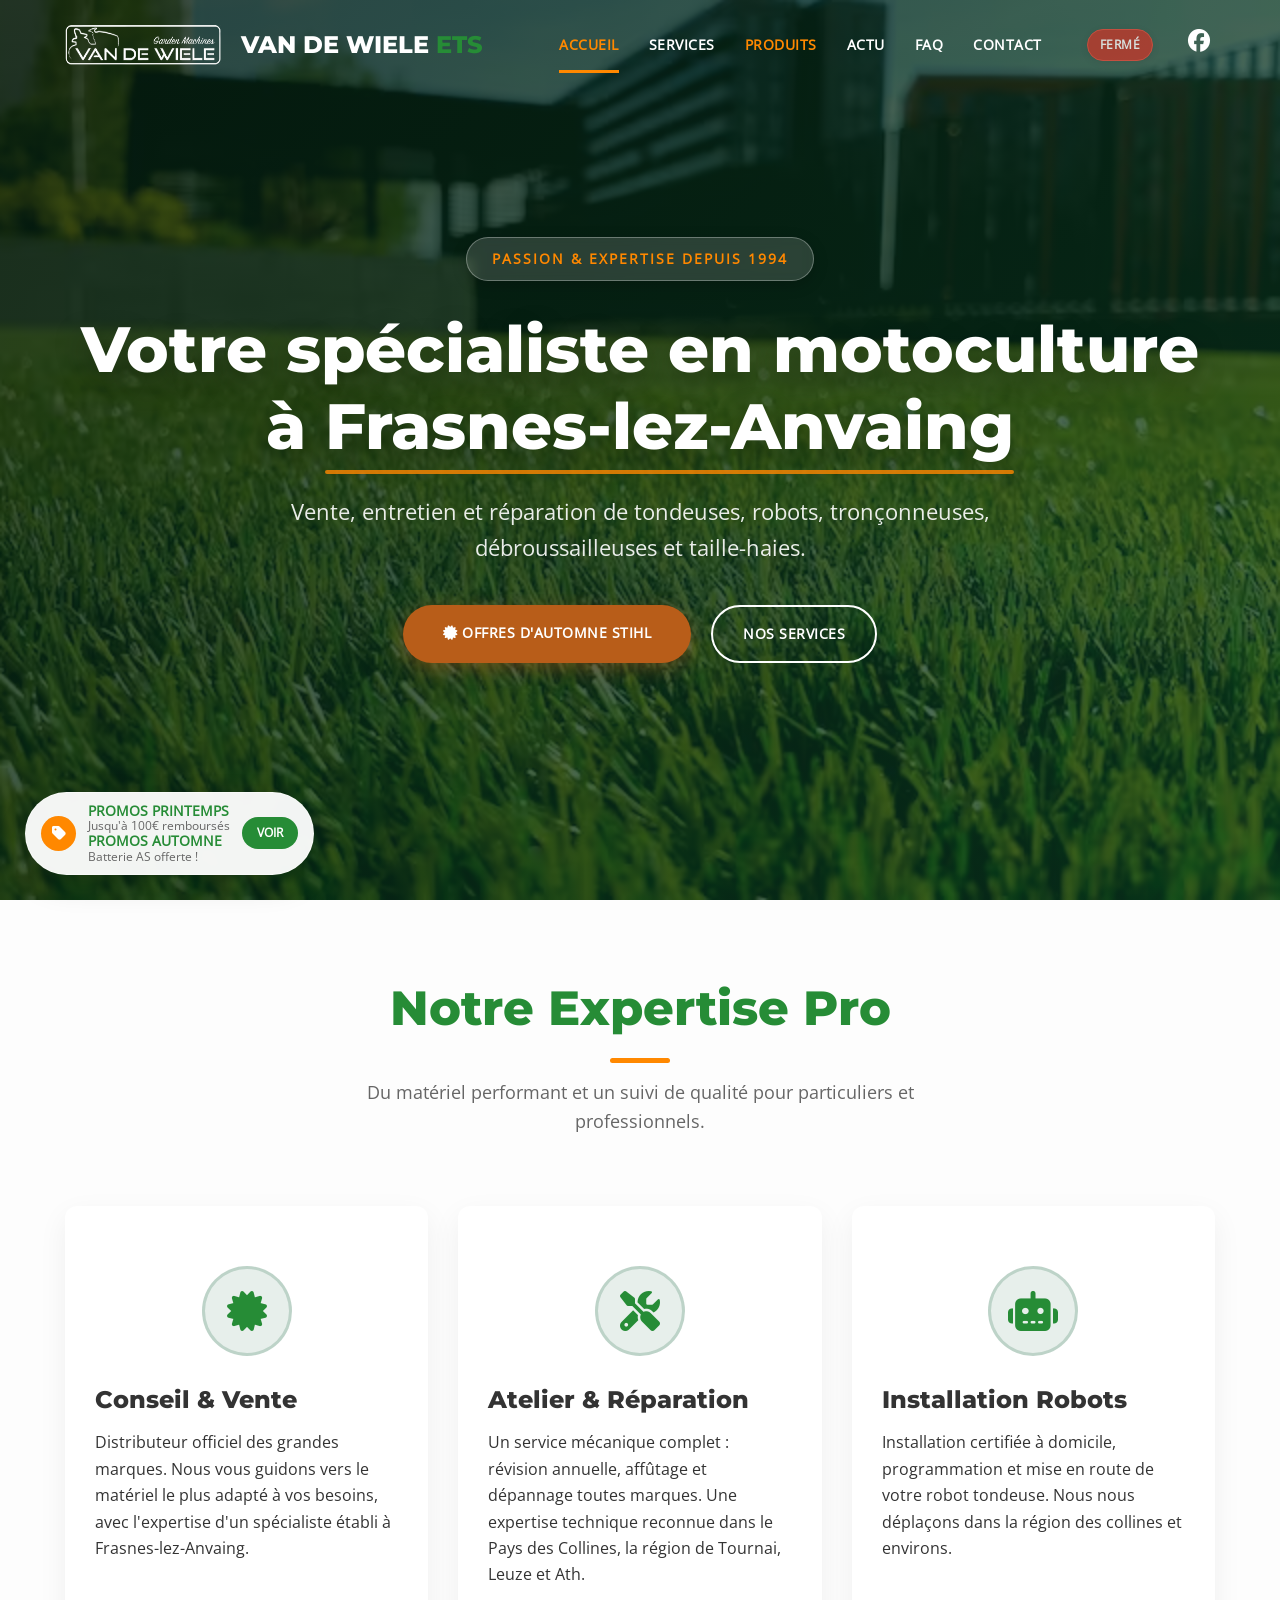
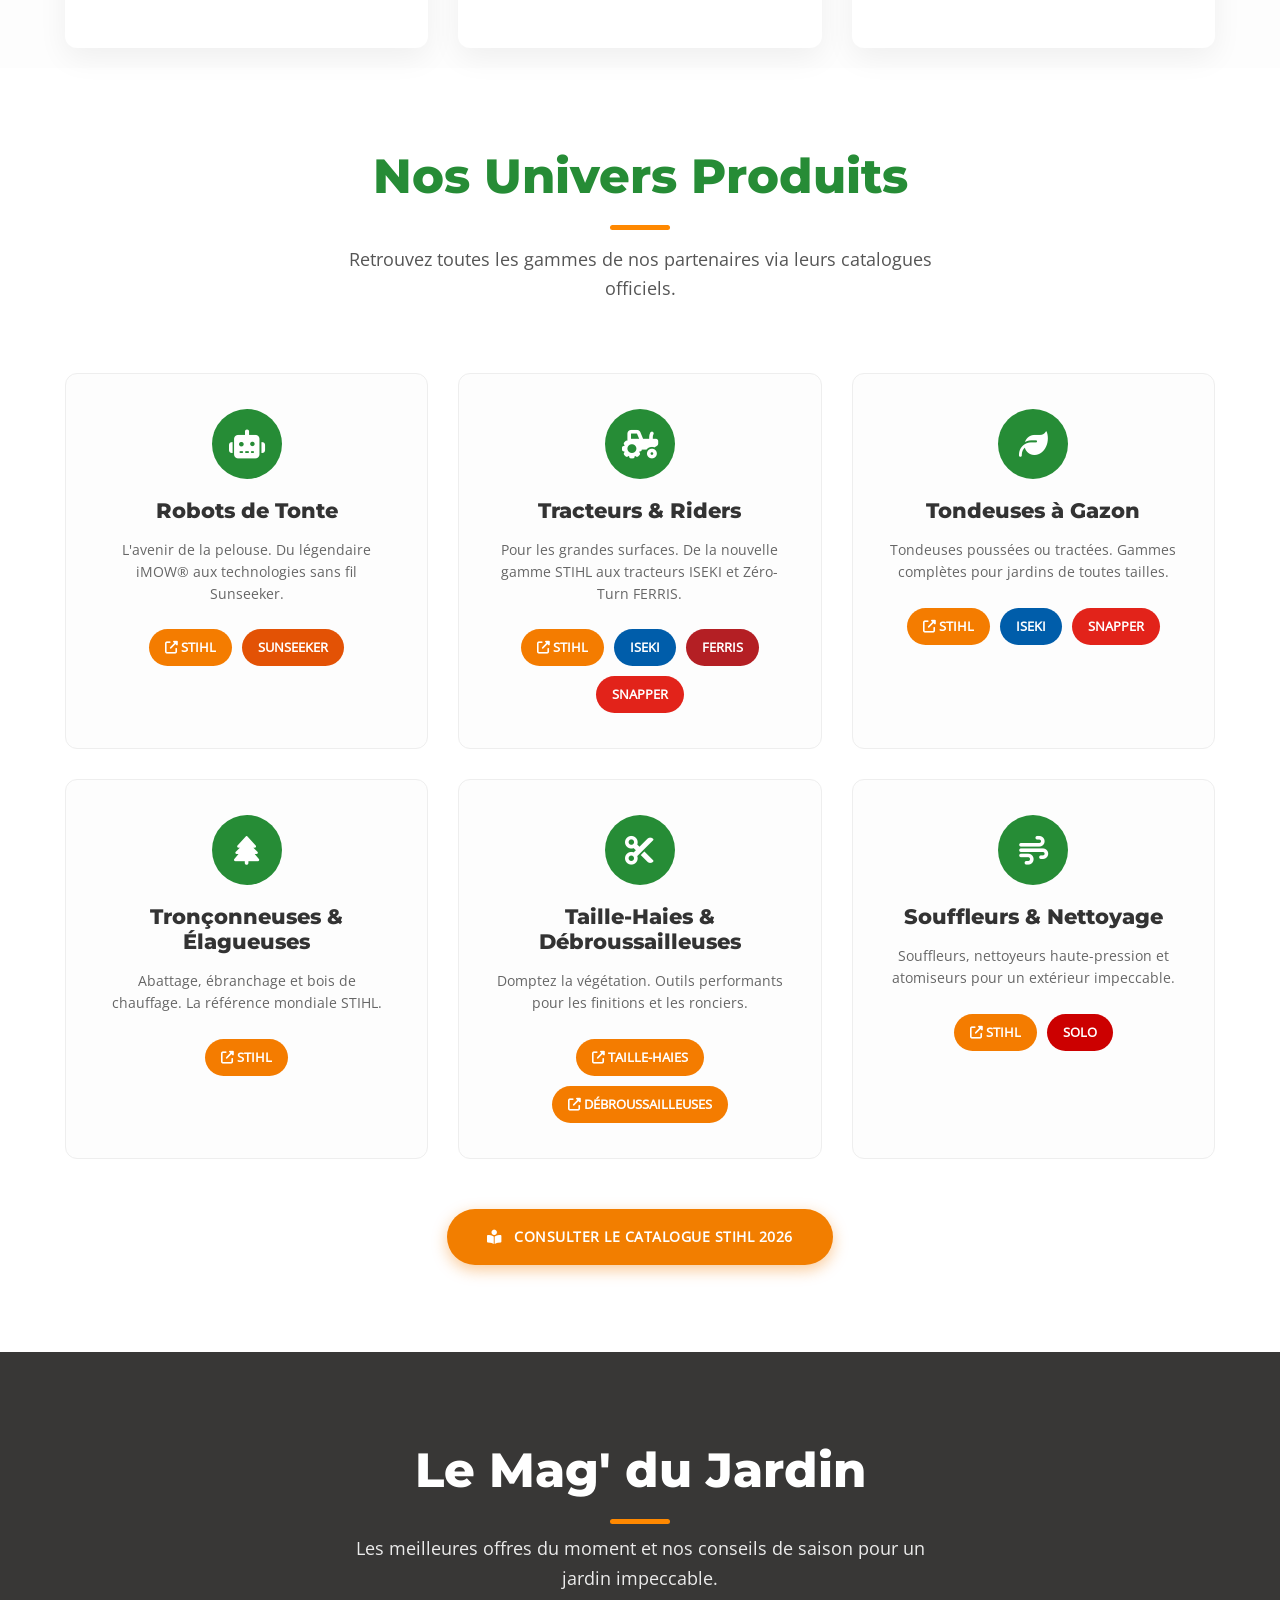
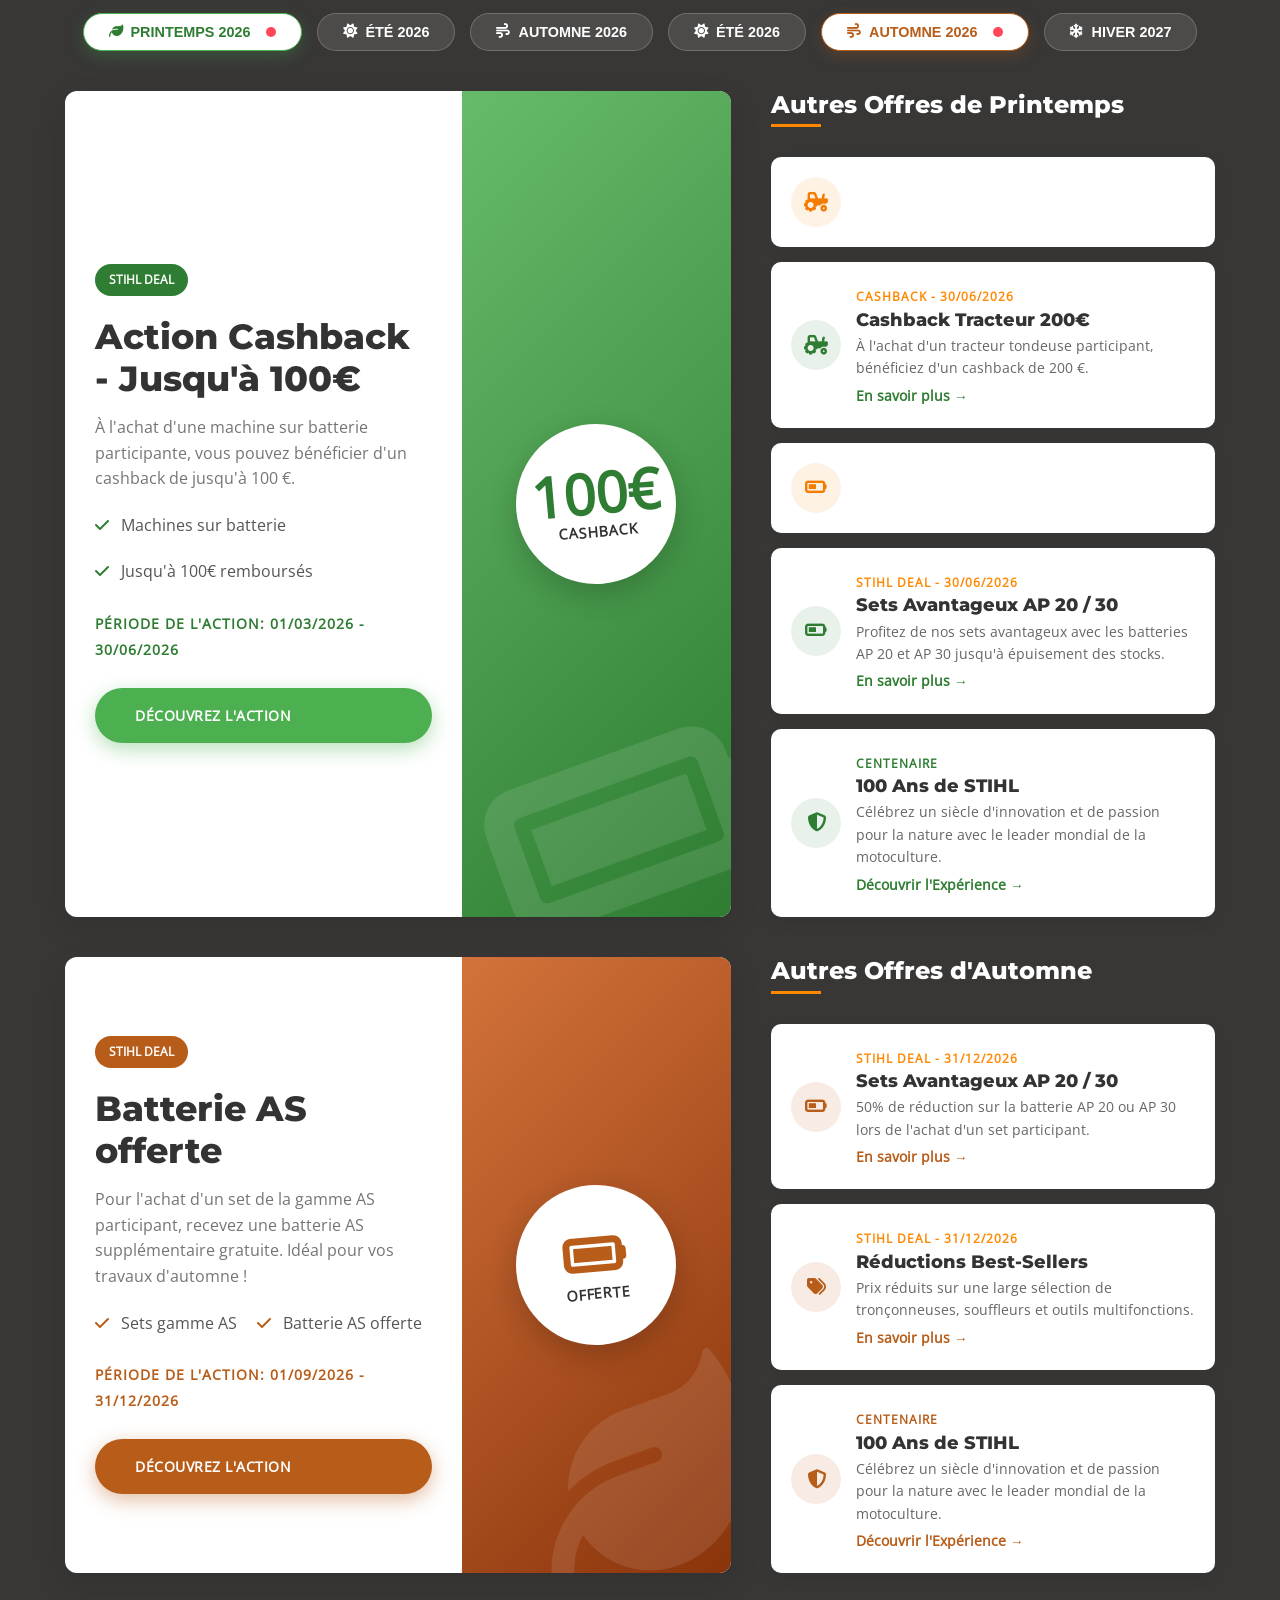
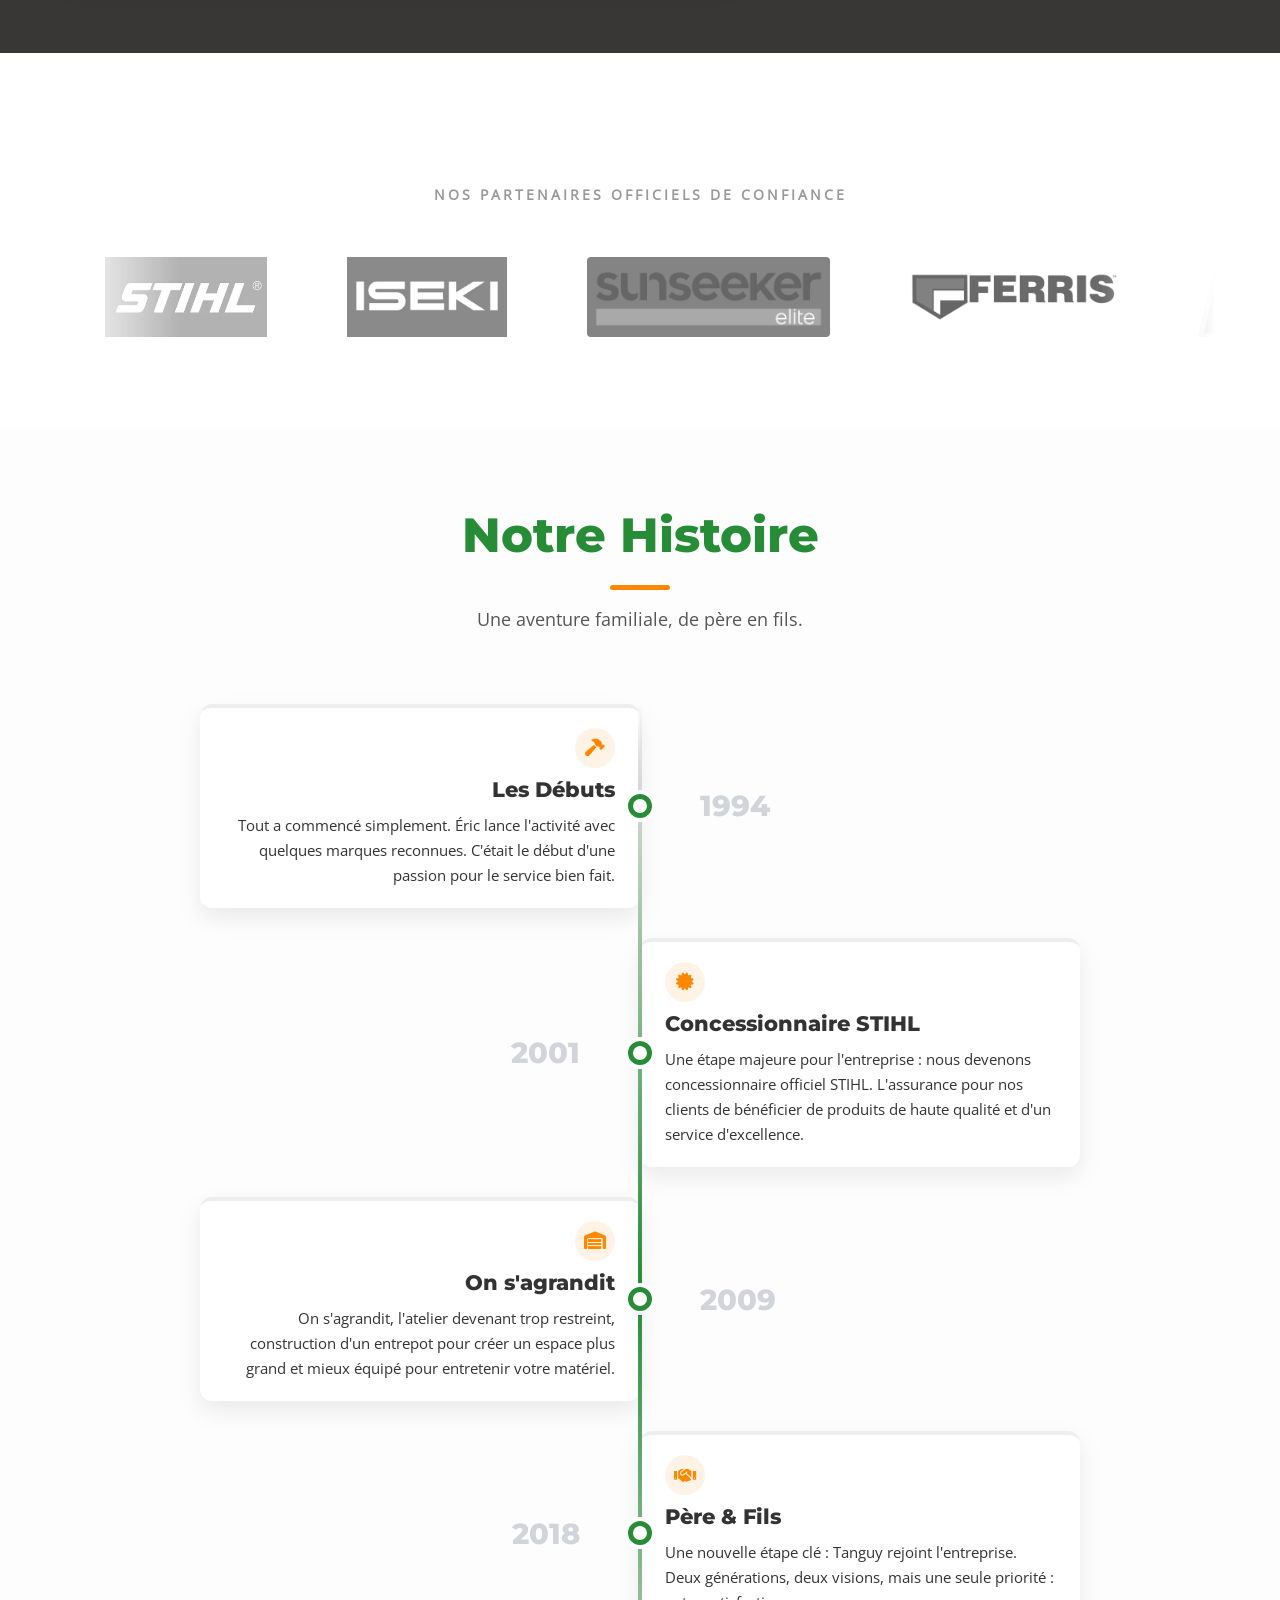
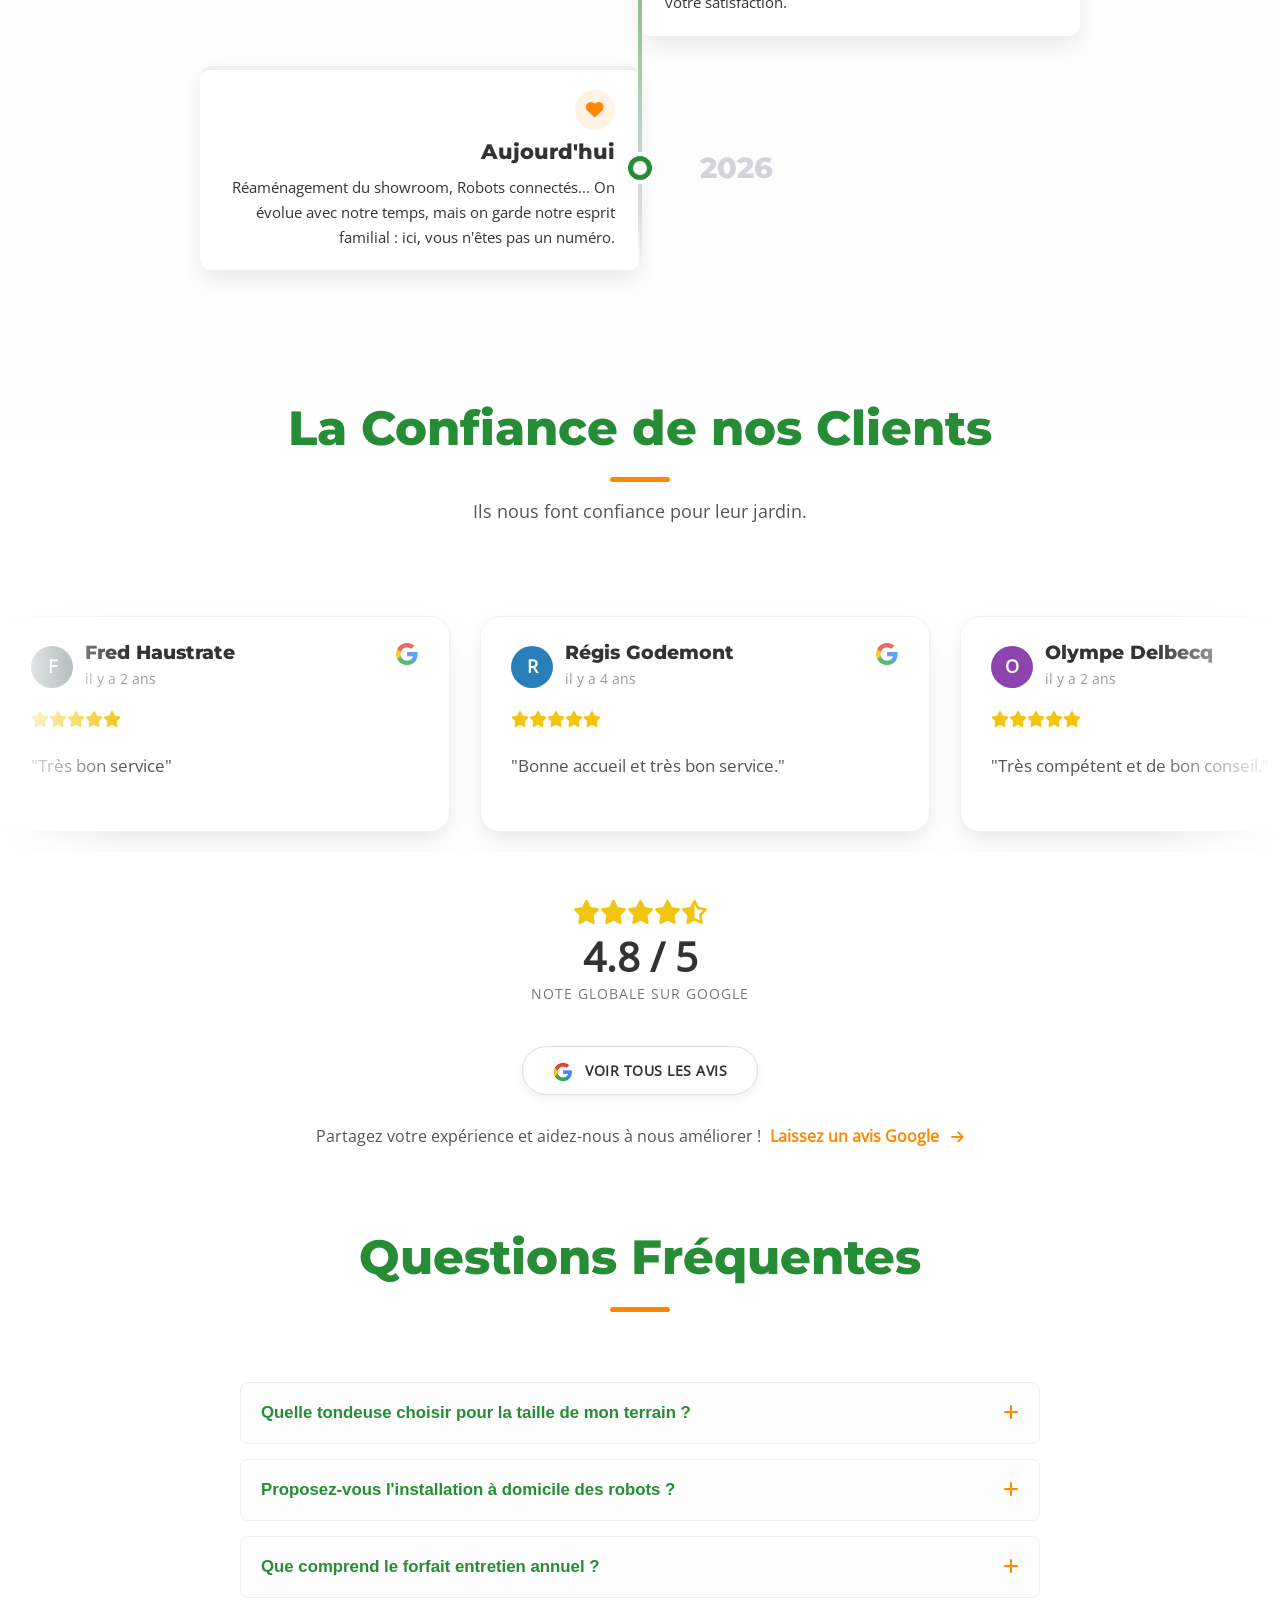
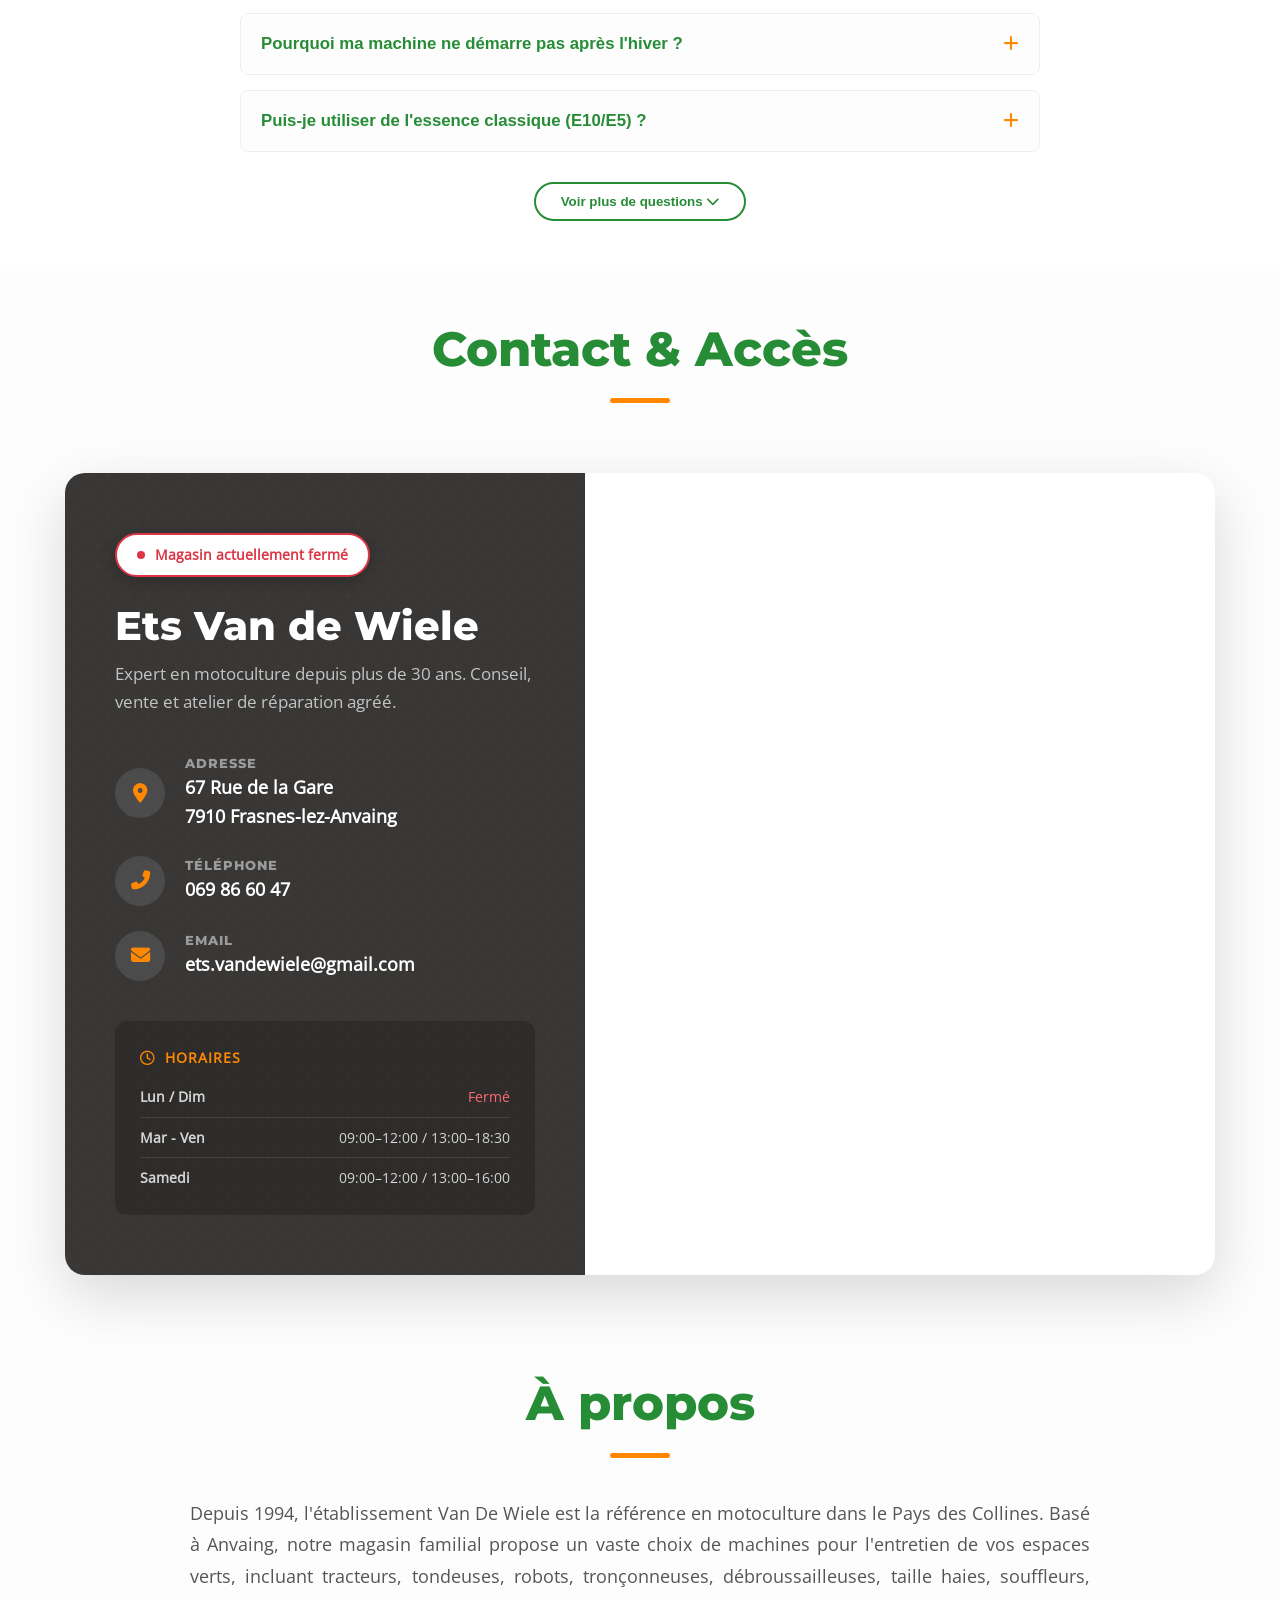
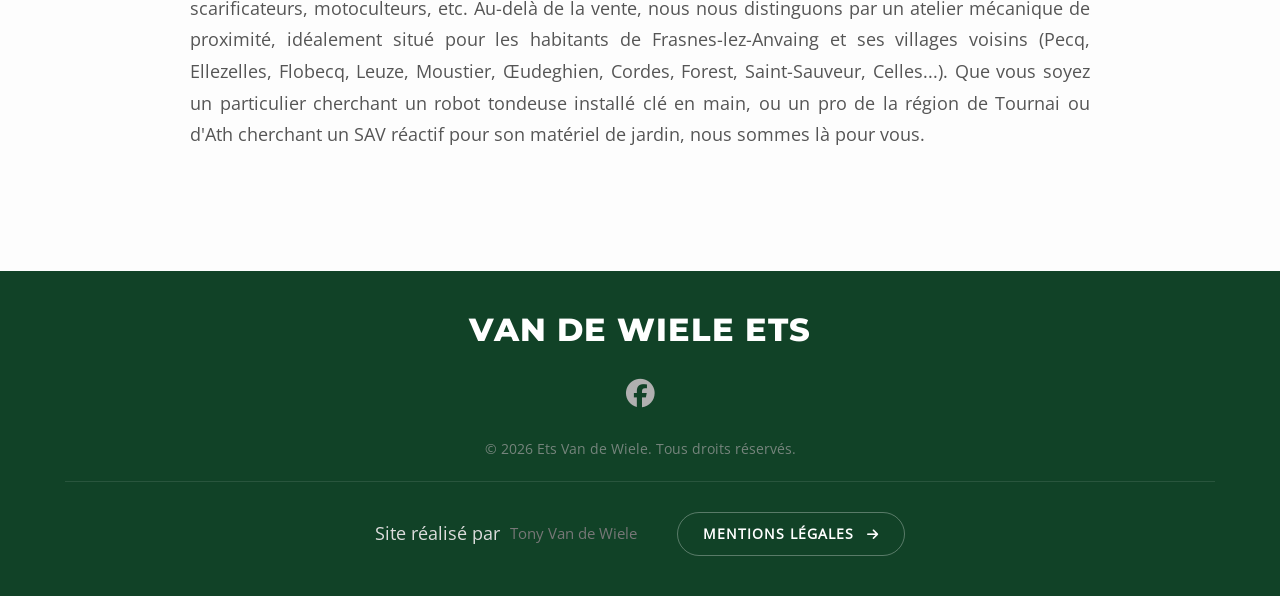
==== commit 836ea2b5: "feat: update CSS for header mask and adjust padding for active navigation links; enhance HTML struct" ====
--- a/index.html
+++ b/index.html
@@ -449,18 +449,20 @@
         </div>
 
         <div class="season-tabs reveal-up">
-          <button class="tab-btn" data-season="spring">
-            <i class="fas fa-leaf"></i> Printemps 2026
+          <button class="tab-btn active" data-season="spring">
+            <i class="fas fa-leaf"></i> Printemps 2026 <span class="status-dot-pulse"></span>
           </button>
+          <button class="tab-btn" data-season="summer"><i class="fas fa-sun"></i> Été 2026</button>
+          <button class="tab-btn" data-season="autumn"><i class="fas fa-wind"></i> Automne 2026</button>
           <button class="tab-btn" data-season="summer"><i class="fas fa-sun"></i> Été 2026</button>
           <button class="tab-btn active" data-season="autumn"><i class="fas fa-wind"></i> Automne 2026 <span
               class="status-dot-pulse"></span></button>
           <button class="tab-btn" data-season="winter"><i class="fas fa-snowflake"></i> Hiver 2027</button>
         </div>
 
-        <div class="season-content" id="season-spring">
+        <div class="season-content active" id="season-spring">
           <div class="actu-grid">
-            <article class="actu-main-card" data-expires="2026-06-30">
+            <article class="actu-main-card">
               <div class="actu-content">
                 <span class="actu-tag-inline tag-promo" style="background-color: #2e7d32;">STIHL DEAL</span>
                 <h3>Action Cashback - Jusqu'à 100€</h3>
@@ -499,67 +501,85 @@
 
                 <a href="https://www.stihl.be/fr/cashback-tracteurs-tondeuses" target="_blank" rel="noopener noreferrer"
                   class="news-item delay-100">
-                  <div class="news-icon" style="color: #2e7d32; background: rgba(46, 125, 50, 0.1);"><i
+                  <div class="news-icon" style="color: #F47C00; background: rgba(244, 124, 0, 0.1);"><i
                       class="fas fa-tractor"></i></div>
-                  <div class="news-info">
-                    <span class="news-date">Cashback - 30/06/2026</span>
-                    <h4>Cashback Tracteur 200€</h4>
-                    <p>À l'achat d'un tracteur tondeuse participant, bénéficiez d'un cashback de 200 €.</p>
-                    <span class="fake-link"
-                      style="font-size: 0.85rem; color: #2e7d32; text-decoration: none; font-weight: 600; margin-top: 5px; display: inline-block;">En
-                      savoir plus &rarr;</span>
-                  </div>
-                </a>
-
-                <a href="https://www.stihl.be/fr/ap-sets" target="_blank" rel="noopener noreferrer"
-                  class="news-item delay-200">
-                  <div class="news-icon" style="color: #2e7d32; background: rgba(46, 125, 50, 0.1);"><i
-                      class="fas fa-battery-half"></i></div>
-                  <div class="news-info">
-                    <span class="news-date">Stihl Deal - 30/06/2026</span>
-                    <h4>Sets Avantageux AP 20 / 30</h4>
-                    <p>Profitez de nos sets avantageux avec les batteries AP 20 et AP 30 jusqu'à épuisement des stocks.
-                    </p>
-                    <span class="fake-link"
-                      style="font-size: 0.85rem; color: #2e7d32; text-decoration: none; font-weight: 600; margin-top: 5px; display: inline-block;">En
-                      savoir plus &rarr;</span>
-                  </div>
-                </a>
-
-                <a href="https://100.stihl.com/" target="_blank" rel="noopener noreferrer" class="news-item delay-300">
-                  <div class="news-icon" style="color: #2e7d32; background: rgba(46, 125, 50, 0.1);"><i
-                      class="fas fa-shield-alt"></i></div>
-                  <div class="news-info">
-                    <span class="news-date" style="color: #2e7d32; font-weight: bold;">CENTENAIRE</span>
-                    <h4>100 Ans de STIHL</h4>
-                    <p>Célébrez un siècle d'innovation et de passion pour la nature avec le leader mondial de la
-                      motoculture.</p>
-                    <span class="fake-link"
-                      style="font-size: 0.85rem; color: #2e7d32; text-decoration: none; font-weight: 600; margin-top: 5px; display: inline-block;">Découvrir
-                      l'Expérience &rarr;</span>
-                  </div>
-                </a>
+                  <a href="https://www.stihl.be/fr/cashback-tracteurs-tondeuses" target="_blank"
+                    rel="noopener noreferrer" class="news-item delay-100">
+                    <div class="news-icon" style="color: #2e7d32; background: rgba(46, 125, 50, 0.1);"><i
+                        class="fas fa-tractor"></i></div>
+                    <div class="news-info">
+                      <span class="news-date">Cashback - 30/06/2026</span>
+                      <h4>Cashback Tracteur 200€</h4>
+                      <p>À l'achat d'un tracteur tondeuse participant, bénéficiez d'un cashback de 200 €.</p>
+                      <span class="fake-link"
+                        style="font-size: 0.85rem; color: #2e7d32; text-decoration: none; font-weight: 600; margin-top: 5px; display: inline-block;">En
+                        savoir plus &rarr;</span>
+                    </div>
+                  </a>
+
+                  <a href="https://www.stihl.be/fr/ap-sets" target="_blank" rel="noopener noreferrer"
+                    class="news-item delay-200">
+                    <div class="news-icon" style="color: #F47C00; background: rgba(244, 124, 0, 0.1);"><i
+                        class="fas fa-battery-half"></i></div>
+                    <a href="https://www.stihl.be/fr/ap-sets" target="_blank" rel="noopener noreferrer"
+                      class="news-item delay-200">
+                      <div class="news-icon" style="color: #2e7d32; background: rgba(46, 125, 50, 0.1);"><i
+                          class="fas fa-battery-half"></i></div>
+                      <div class="news-info">
+                        <span class="news-date">Stihl Deal - 30/06/2026</span>
+                        <h4>Sets Avantageux AP 20 / 30</h4>
+                        <p>Profitez de nos sets avantageux avec les batteries AP 20 et AP 30 jusqu'à épuisement des
+                          stocks.
+                        </p>
+                        <span class="fake-link"
+                          style="font-size: 0.85rem; color: #2e7d32; text-decoration: none; font-weight: 600; margin-top: 5px; display: inline-block;">En
+                          savoir plus &rarr;</span>
+                      </div>
+                    </a>
+
+                    <a href="https://100.stihl.com/" target="_blank" rel="noopener noreferrer"
+                      class="news-item delay-300">
+                      <div class="news-icon" style="color: #2e7d32; background: rgba(46, 125, 50, 0.1);"><i
+                          class="fas fa-shield-alt"></i></div>
+                      <div class="news-info">
+                        <span class="news-date" style="color: #2e7d32; font-weight: bold;">CENTENAIRE</span>
+                        <h4>100 Ans de STIHL</h4>
+                        <p>Célébrez un siècle d'innovation et de passion pour la nature avec le leader mondial de la
+                          motoculture.</p>
+                        <span class="fake-link"
+                          style="font-size: 0.85rem; color: #2e7d32; text-decoration: none; font-weight: 600; margin-top: 5px; display: inline-block;">Découvrir
+                          l'Expérience &rarr;</span>
+                      </div>
+                    </a>
 
               </div>
             </aside>
           </div>
         </div>
 
-        <div class="season-content active" id="season-summer">
+        <div class="season-content" id="season-summer">
           <div class="actu-grid">
-            <article class="actu-main-card" data-expires="2026-08-31">
+            <article class="actu-main-card">
               <div class="actu-content">
+                <span class="actu-tag-inline tag-conseil" style="background: #ffb74d;">Entretien</span>
+                <h3>Taille & Arrosage</h3>
+                <p>En été, la gestion de l'eau et la taille des haies sont cruciales. Gardez vos outils de coupe bien
+                  affûtés.</p>
                 <span class="actu-tag-inline tag-conseil" style="background: #f57c00;">Entretien</span>
                 <h3>Taille & Arrosage</h3>
                 <p>En été, la gestion de l'eau et la taille des haies sont cruciales. Gardez vos outils de coupe bien
                   affûtés.</p>
 
                 <div class="actu-features">
+                  <div class="feature-item"><i class="fas fa-check" style="color:#f57c00;"></i> Taille de Haies</div>
+                  <div class="feature-item"><i class="fas fa-check" style="color:#f57c00;"></i> Gestion de l'eau</div>
                   <div class="feature-item"><i class="fas fa-check" style="color:#f57c00;"></i> Machines sur batterie AS
                   </div>
                   <div class="feature-item"><i class="fas fa-check" style="color:#f57c00;"></i> 30€ remboursés</div>
                 </div>
 
+                <a href="#contact" class="btn btn-primary btn-summer">Entretien
+                  Taille-Haie</a>
                 <div class="actu-price">
                   <span class="news-date" style="color: var(--accent-orange); font-size: 0.9rem;">
                     Période de l'action: 01/07/2026 - 31/08/2026
@@ -572,37 +592,57 @@
 
               <div class="actu-visual" style="background: linear-gradient(135deg, #ffa726, #ef6c00);">
                 <div class="visual-circle">
+                  <span class="visual-amount"><i class="fas fa-sun"></i></span>
+                  <span class="visual-label">SUMMER</span>
                   <span class="visual-amount" style="color: #f57c00;"><i class="fas fa-sun"></i></span>
                   <span class="visual-label">SUMMER</span>
                 </div>
-                <i class="fas fa-battery-full visual-bg-icon"></i>
+                <i class="fas fa-umbrella-beach visual-bg-icon"></i>
               </div>
             </article>
 
             <aside class="actu-sidebar">
-              <h3 class="sidebar-title">Autres Offres d'Été</h3>
+              <h3 class="sidebar-title">Conseils d'Été</h3>
               <div class="news-list">
                 <div class="news-item">
                   <div class="news-icon" style="color: #f57c00; background: rgba(245, 124, 0, 0.1);"><i
                       class="fas fa-leaf"></i></div>
-                  <div class="news-info">
-                    <span class="news-date">Gazon</span>
-                    <h4>Coupe Haute</h4>
-                    <p>En cas de forte chaleur, réglez votre tondeuse plus haut (5-7cm) pour protéger les racines.</p>
-                  </div>
-                </div>
-
-                <div class="news-item">
-                  <div class="news-icon" style="color: #f57c00; background: rgba(245, 124, 0, 0.1);"><i
-                      class="fas fa-shower"></i></div>
-                  <div class="news-info">
-                    <span class="news-date">Arrosage</span>
-                    <h4>Tôt le matin</h4>
-                    <p>Arrosez tôt le matin ou tard le soir pour limiter l'évaporation et éviter de brûler les feuilles.
-                    </p>
+                  <div class="news-item">
+                    <div class="news-icon" style="color: #f57c00; background: rgba(245, 124, 0, 0.1);"><i
+                        class="fas fa-leaf"></i></div>
+                    <div class="news-info">
+                      <span class="news-date">Gazon</span>
+                      <h4>Coupe Haute</h4>
+                      <p>En cas de forte chaleur, réglez votre tondeuse plus haut (5-7cm) pour protéger les racines.</p>
+                    </div>
+                  </div>
+
+                  <div class="news-item">
+                    <div class="news-icon" style="color: #f57c00; background: rgba(245, 124, 0, 0.1);"><i
+                        class="fas fa-shower"></i></div>
+                    <div class="news-info">
+                      <span class="news-date">Gazon</span>
+                      <h4>Coupe Haute</h4>
+                      <p>En cas de forte chaleur, réglez votre tondeuse plus haut (5-7cm) pour protéger les racines.</p>
+                      <span class="news-date">Arrosage</span>
+                      <h4>Tôt le matin</h4>
+                      <p>Arrosez tôt le matin ou tard le soir pour limiter l'évaporation et éviter de brûler les
+                        feuilles.
+                      </p>
+                    </div>
                   </div>
                   </a>
 
+                  <div class="news-item">
+                    <div class="news-icon" style="color: #f57c00; background: rgba(245, 124, 0, 0.1);"><i
+                        class="fas fa-shower"></i></div>
+                    <div class="news-info">
+                      <span class="news-date">Arrosage</span>
+                      <h4>Tôt le matin</h4>
+                      <p>Arrosez tôt le matin ou tard le soir pour limiter l'évaporation et éviter de brûler les
+                        feuilles.</p>
+                    </div>
+                  </div>
                   <div class="news-item">
                     <div class="news-icon" style="color: #f57c00; background: rgba(245, 124, 0, 0.1);"><i
                         class="fas fa-spray-can"></i></div>
@@ -614,22 +654,33 @@
                     </div>
                     </a>
 
-                    <a href="https://100.stihl.com/" target="_blank" rel="noopener noreferrer"
-                      class="news-item delay-300">
+                    <div class="news-item">
                       <div class="news-icon" style="color: #f57c00; background: rgba(245, 124, 0, 0.1);"><i
-                          class="fas fa-shield-alt"></i></div>
+                          class="fas fa-spray-can"></i></div>
                       <div class="news-info">
-                        <span class="news-date" style="color: #f57c00; font-weight: bold;">CENTENAIRE</span>
-                        <h4>100 Ans de STIHL</h4>
-                        <p>Célébrez un siècle d'innovation et de passion pour la nature avec le leader mondial de la
-                          motoculture.</p>
-                        <span class="fake-link"
-                          style="font-size: 0.85rem; color: #f57c00; text-decoration: none; font-weight: 600; margin-top: 5px; display: inline-block;">Découvrir
-                          l'Expérience &rarr;</span>
+                        <span class="news-date">Nettoyage</span>
+                        <h4>Terrasses & Mobilier</h4>
+                        <p>C'est le moment idéal pour redonner de l'éclat à vos extérieurs avec nos nettoyeurs
+                          haute-pression.</p>
                       </div>
-                    </a>
-
-                  </div>
+                    </div>
+                  </div>
+                  <a href="https://100.stihl.com/" target="_blank" rel="noopener noreferrer"
+                    class="news-item delay-300">
+                    <div class="news-icon" style="color: #f57c00; background: rgba(245, 124, 0, 0.1);"><i
+                        class="fas fa-shield-alt"></i></div>
+                    <div class="news-info">
+                      <span class="news-date" style="color: #f57c00; font-weight: bold;">CENTENAIRE</span>
+                      <h4>100 Ans de STIHL</h4>
+                      <p>Célébrez un siècle d'innovation et de passion pour la nature avec le leader mondial de la
+                        motoculture.</p>
+                      <span class="fake-link"
+                        style="font-size: 0.85rem; color: #f57c00; text-decoration: none; font-weight: 600; margin-top: 5px; display: inline-block;">Découvrir
+                        l'Expérience &rarr;</span>
+                    </div>
+                  </a>
+
+                </div>
             </aside>
           </div>
         </div>
@@ -780,7 +831,7 @@
     <section class="brands">
       <div class="container">
         <p>Nos partenaires officiels de confiance</p>
-        <div class="logo-carousel-container">
+        <div class="logo-carousel-container reveal-up">
           <div class="brands-list logo-carousel-track">
             <img src="images/logo-stihl.webp" alt="Logo STIHL" class="brand-logo" loading="lazy">
             <img src="images/logo-iseki.webp" alt="Logo ISEKI" class="brand-logo" loading="lazy">
@@ -1531,9 +1582,11 @@
 
   <div id="promoToast" class="promo-toast">
     <div class="toast-icon-box">
-      <i class="fas fa-sun"></i>
+      <i class="fas fa-tag"></i>
     </div>
     <div class="toast-content">
+      <span class="toast-label">PROMOS PRINTEMPS</span>
+      <span class="toast-sub">Jusqu'à 100€ remboursés</span>
       <span class="toast-label">PROMOS AUTOMNE</span>
       <span class="toast-sub">Batterie AS offerte !</span>
     </div>
--- a/css/style.css
+++ b/css/style.css
@@ -1835,8 +1835,16 @@
   width: 100%;
   position: relative;
 
-  /* SYNTAXE MODERNE avec préfixe webkit (nécessaire pour iOS Safari) */
-  -webkit-mask-image: linear-gradient(to right, transparent, black 10%, black 90%, transparent);
+  /* SYNTAXE ANCIENNE (Pour faire plaisir à VS Code et vieux Safari) */
+  -webkit-mask-image: -webkit-gradient(linear,
+      left top,
+      right top,
+      from(transparent),
+      color-stop(10%, black),
+      color-stop(90%, black),
+      to(transparent));
+
+  /* SYNTAXE MODERNE STANDARD */
   mask-image: linear-gradient(to right, transparent, black 10%, black 90%, transparent);
 }
 
@@ -3381,7 +3389,7 @@
   .nav-links.active {
     background-color: white !important;
     box-shadow: 0 10px 40px rgba(0, 0, 0, 0.1);
-    padding-top: 25px;
+    padding-top: 80px;
     /* Espace pour ne pas coller au logo */
   }
 
@@ -3416,7 +3424,7 @@
   .nav-links.active {
     background-color: #ffffff !important;
     /* BLANC PUR */
-    padding-top: 25px;
+    padding-top: 80px;
     box-shadow: 0 10px 30px rgba(0, 0, 0, 0.15);
   }
 
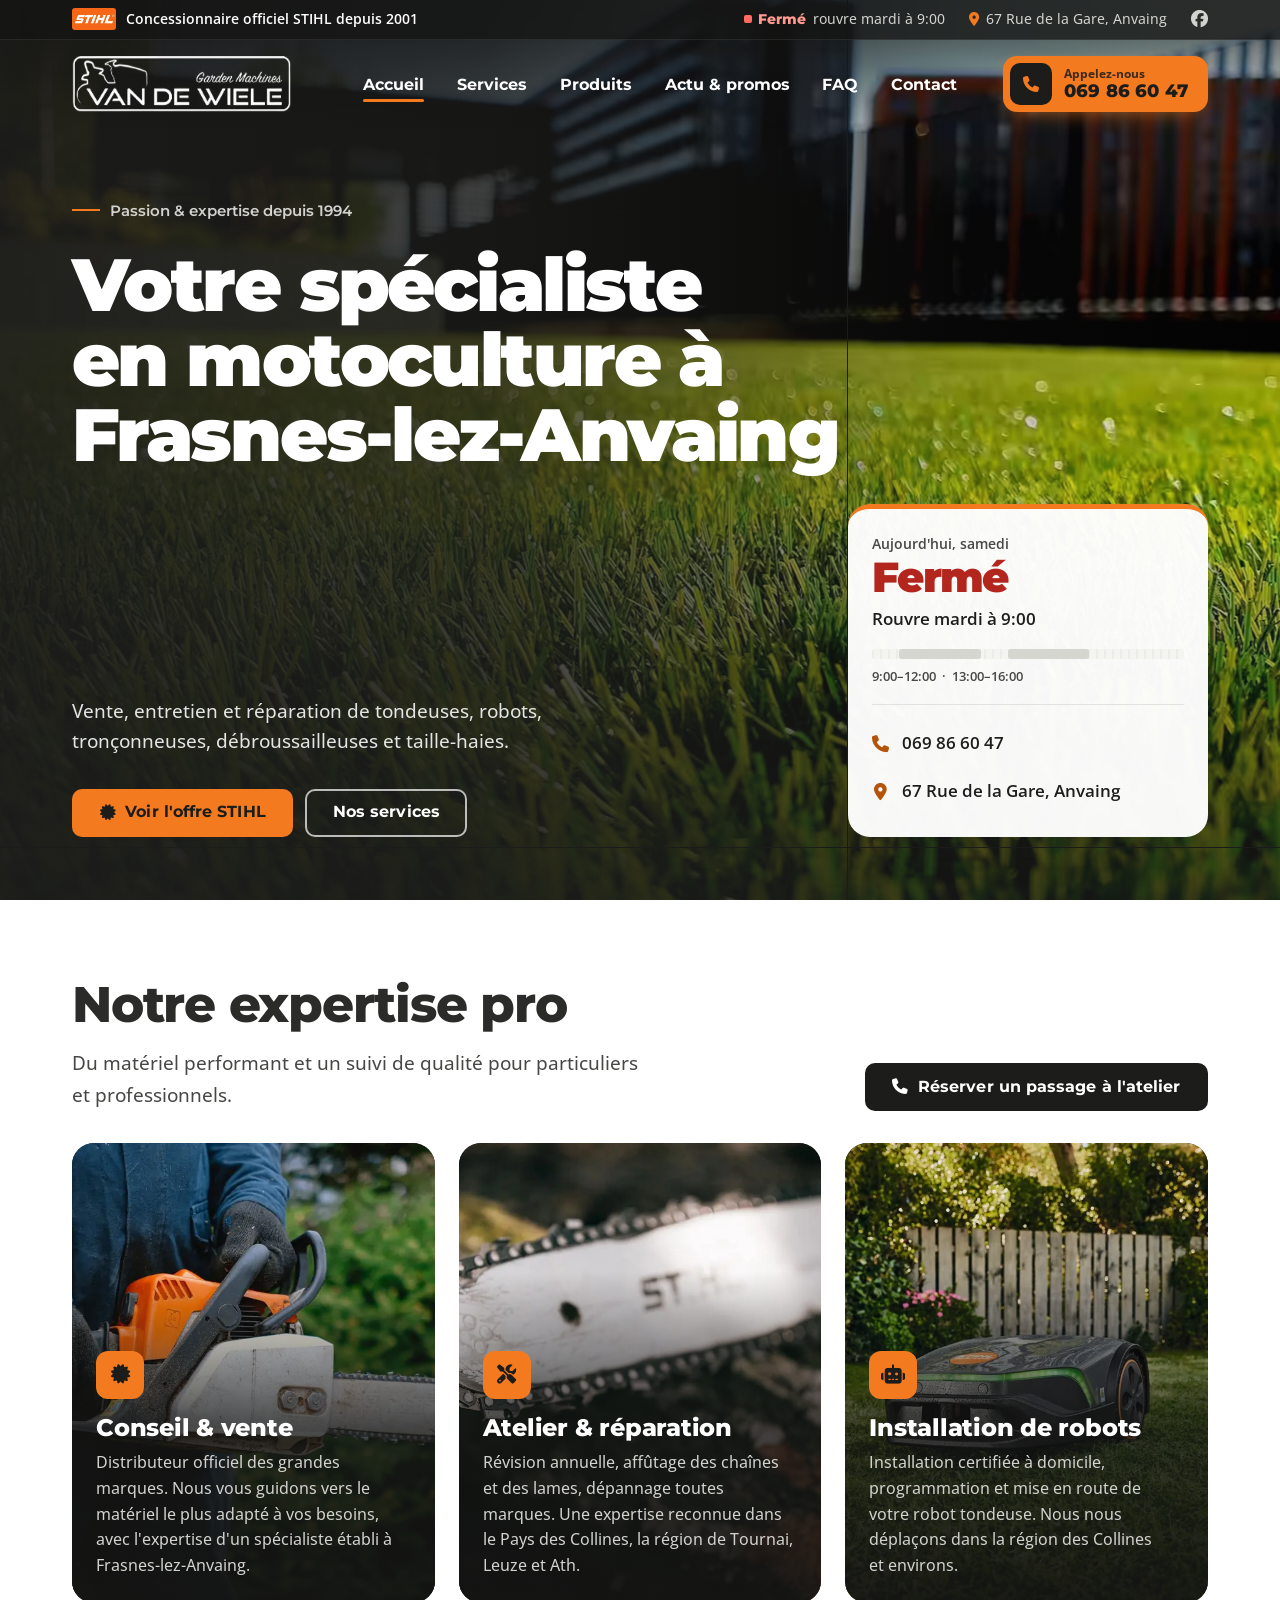
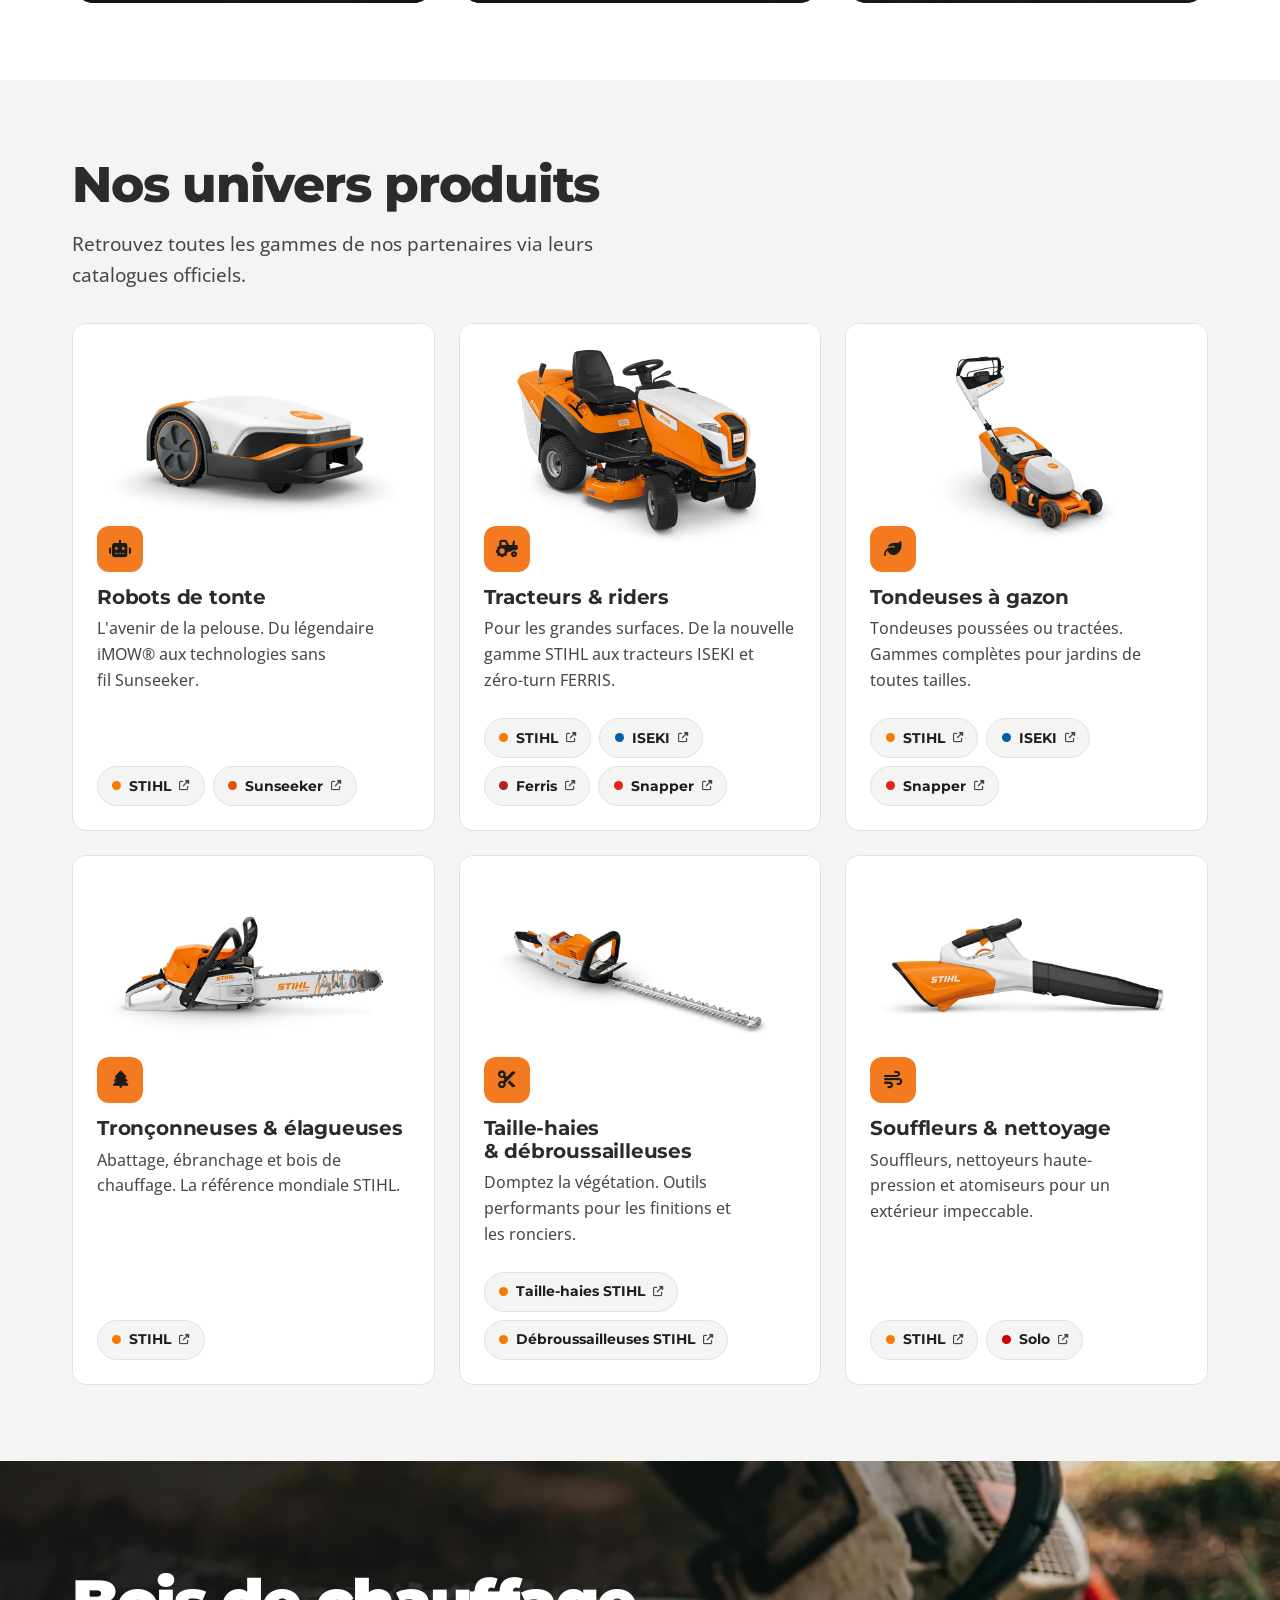
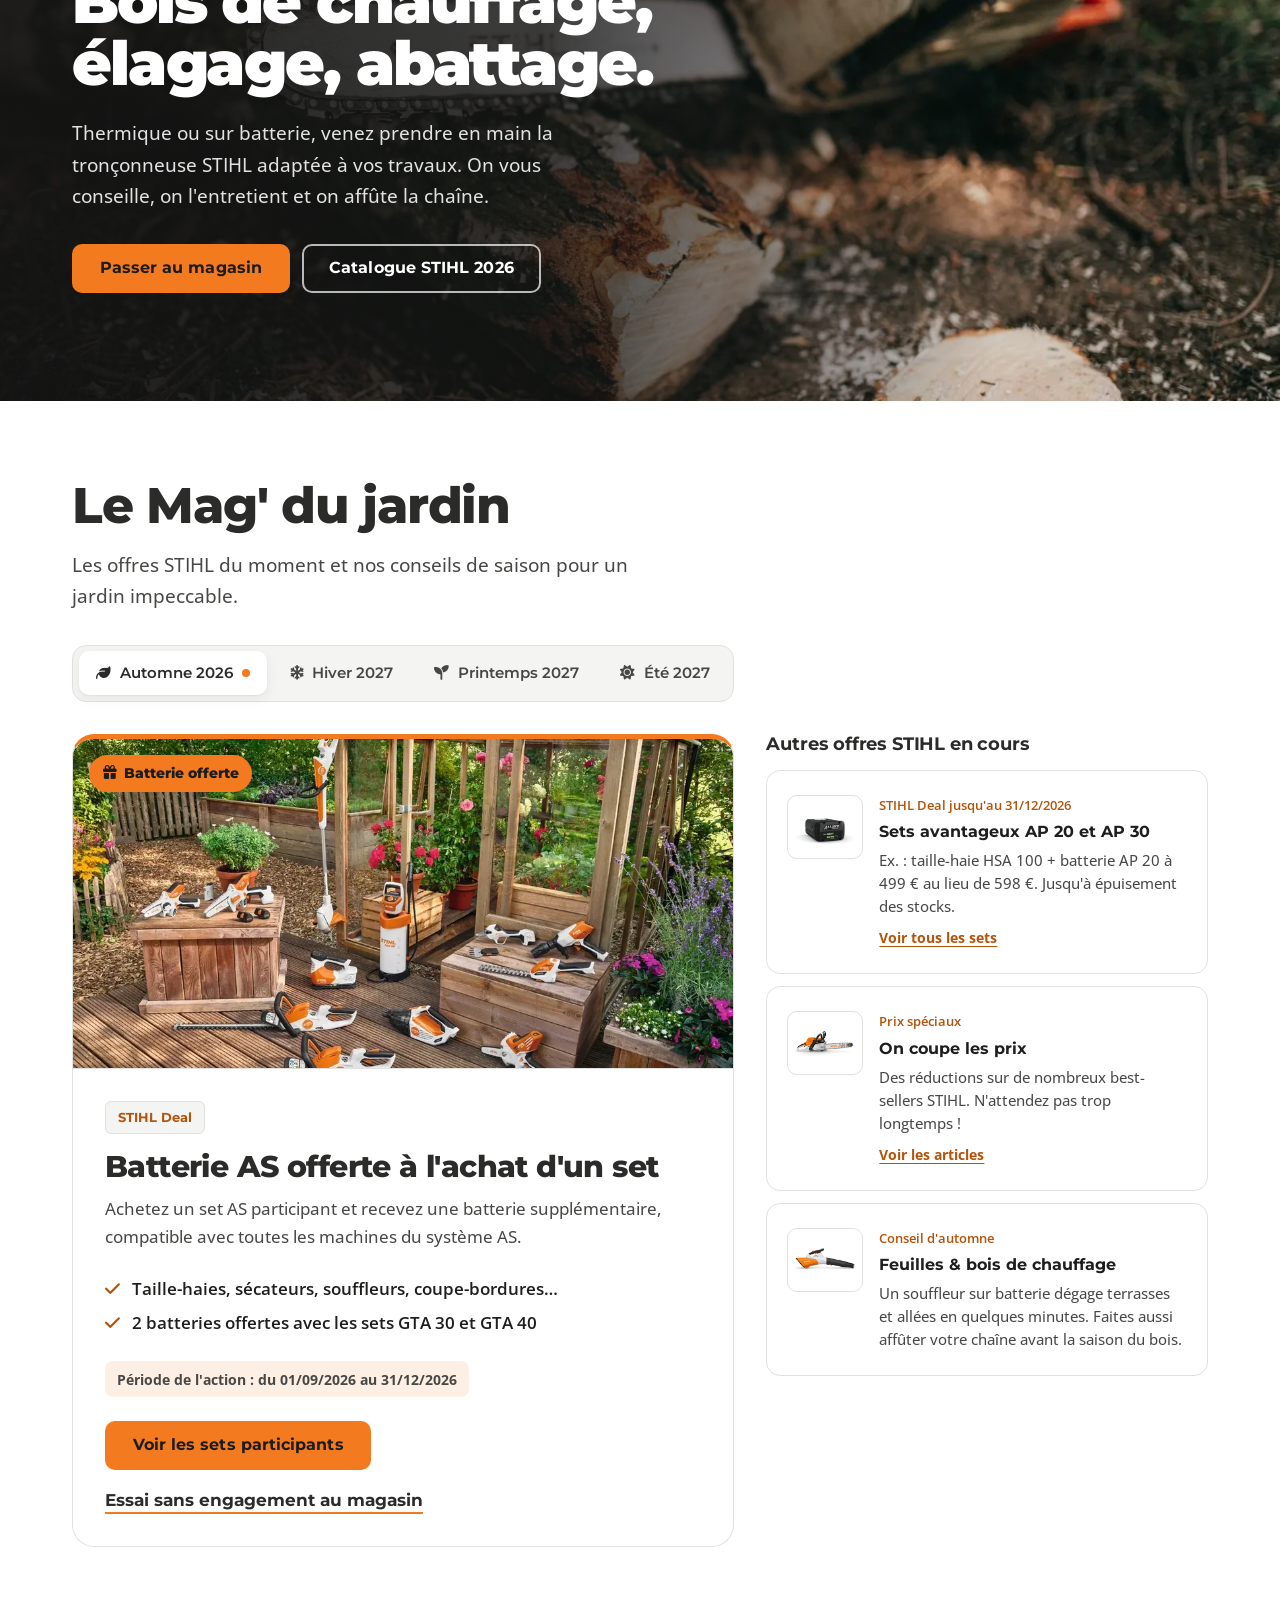
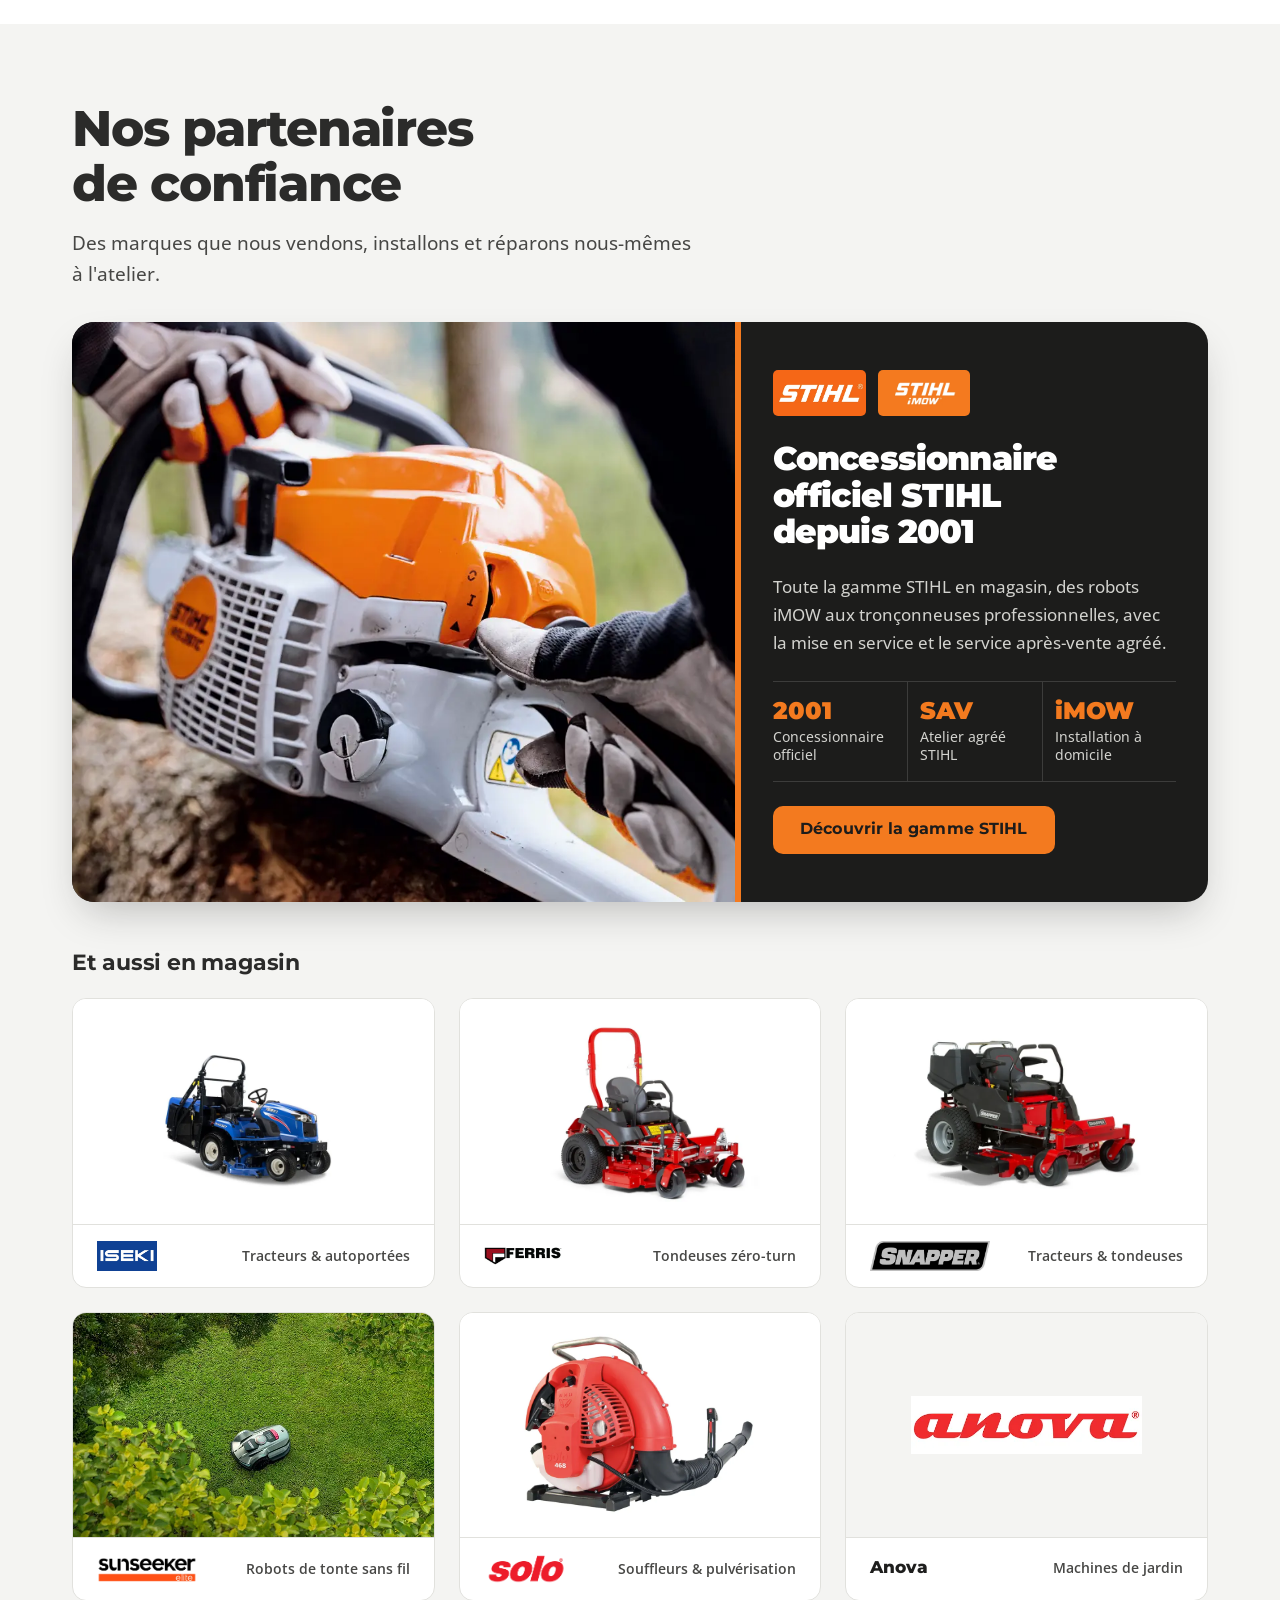
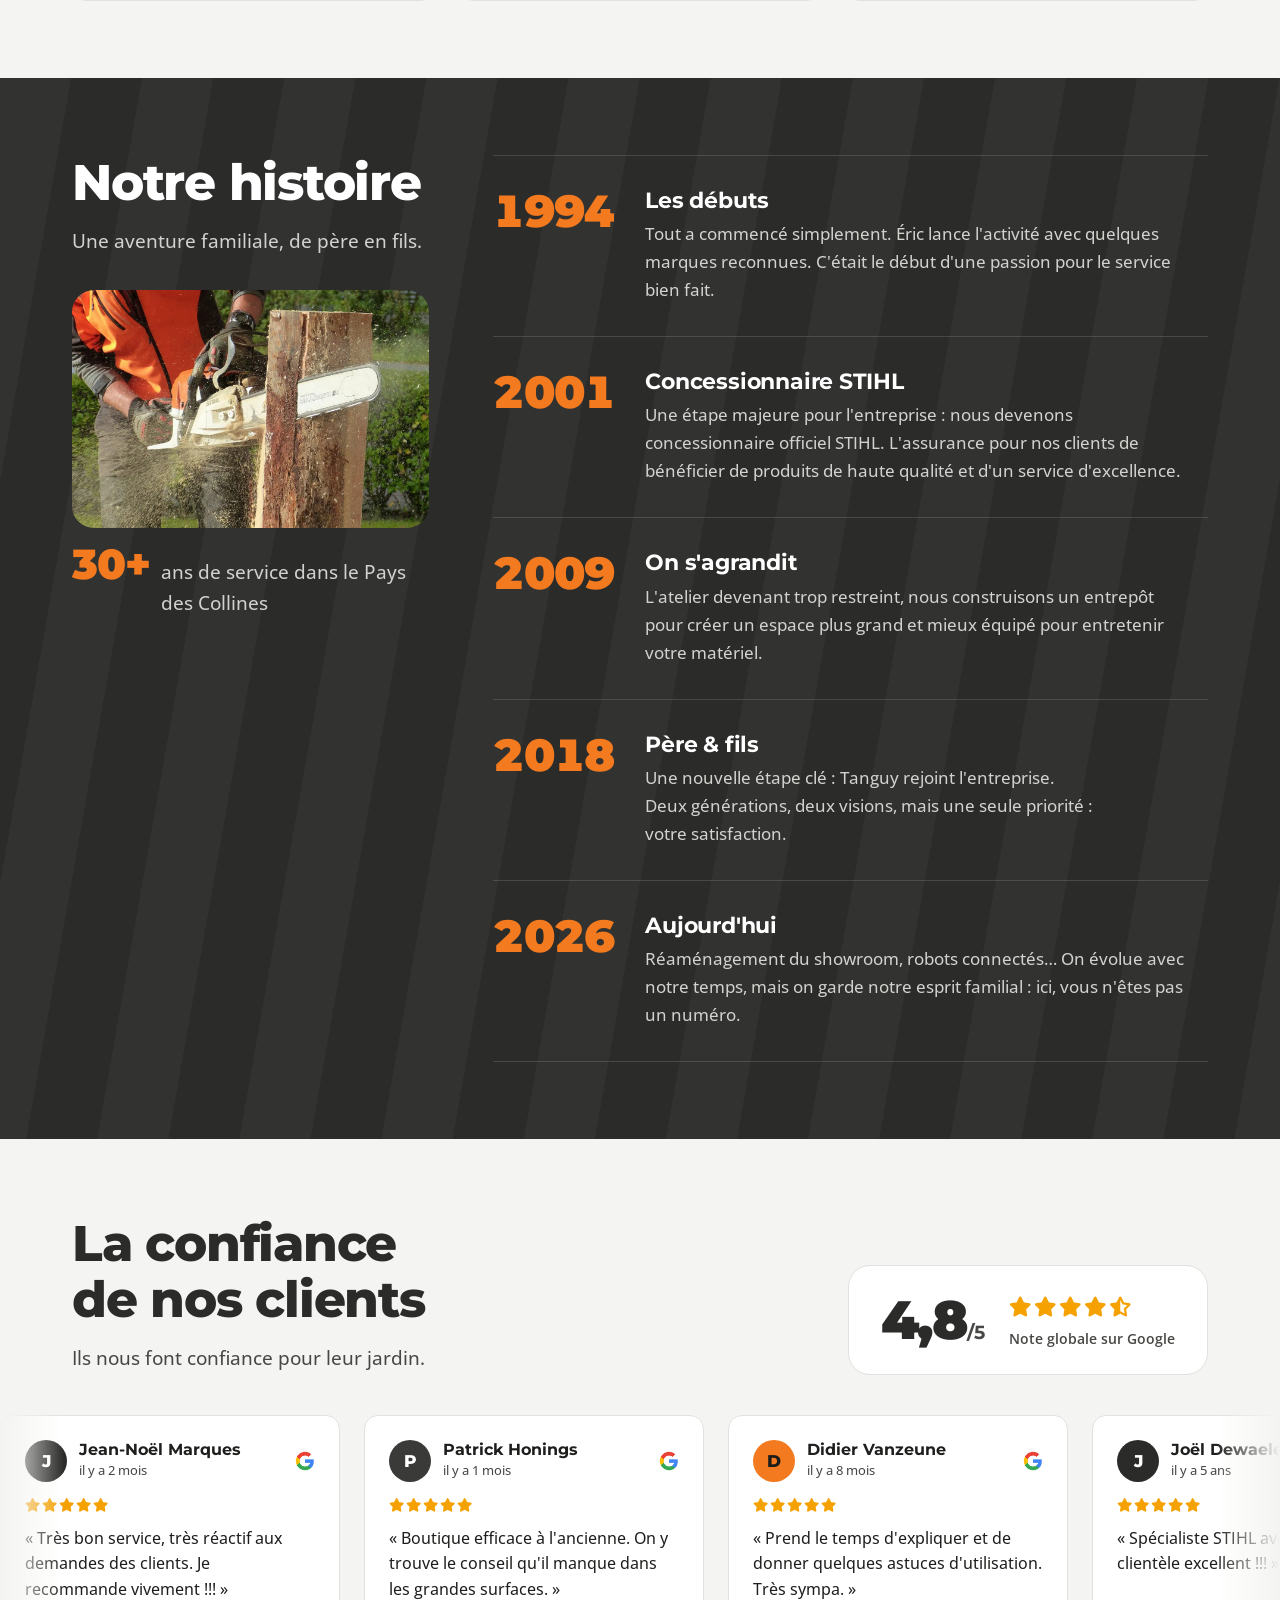
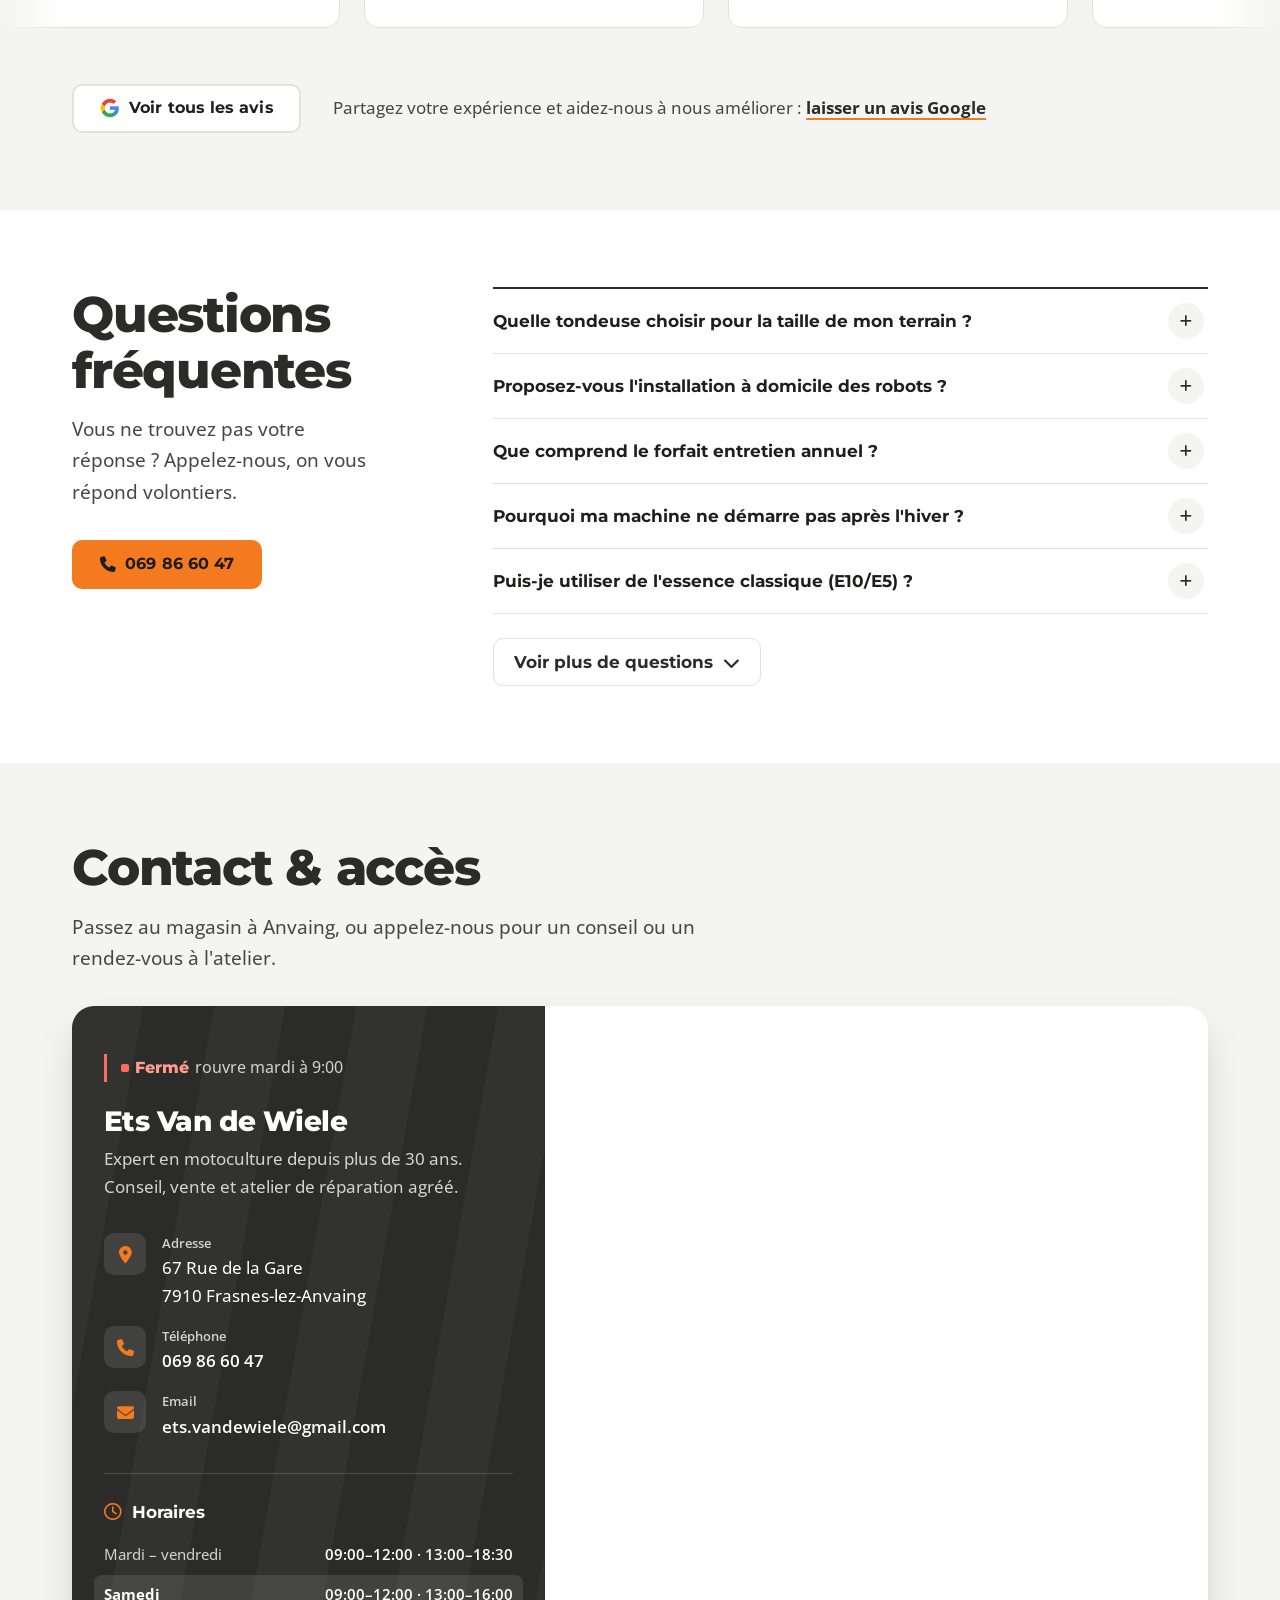
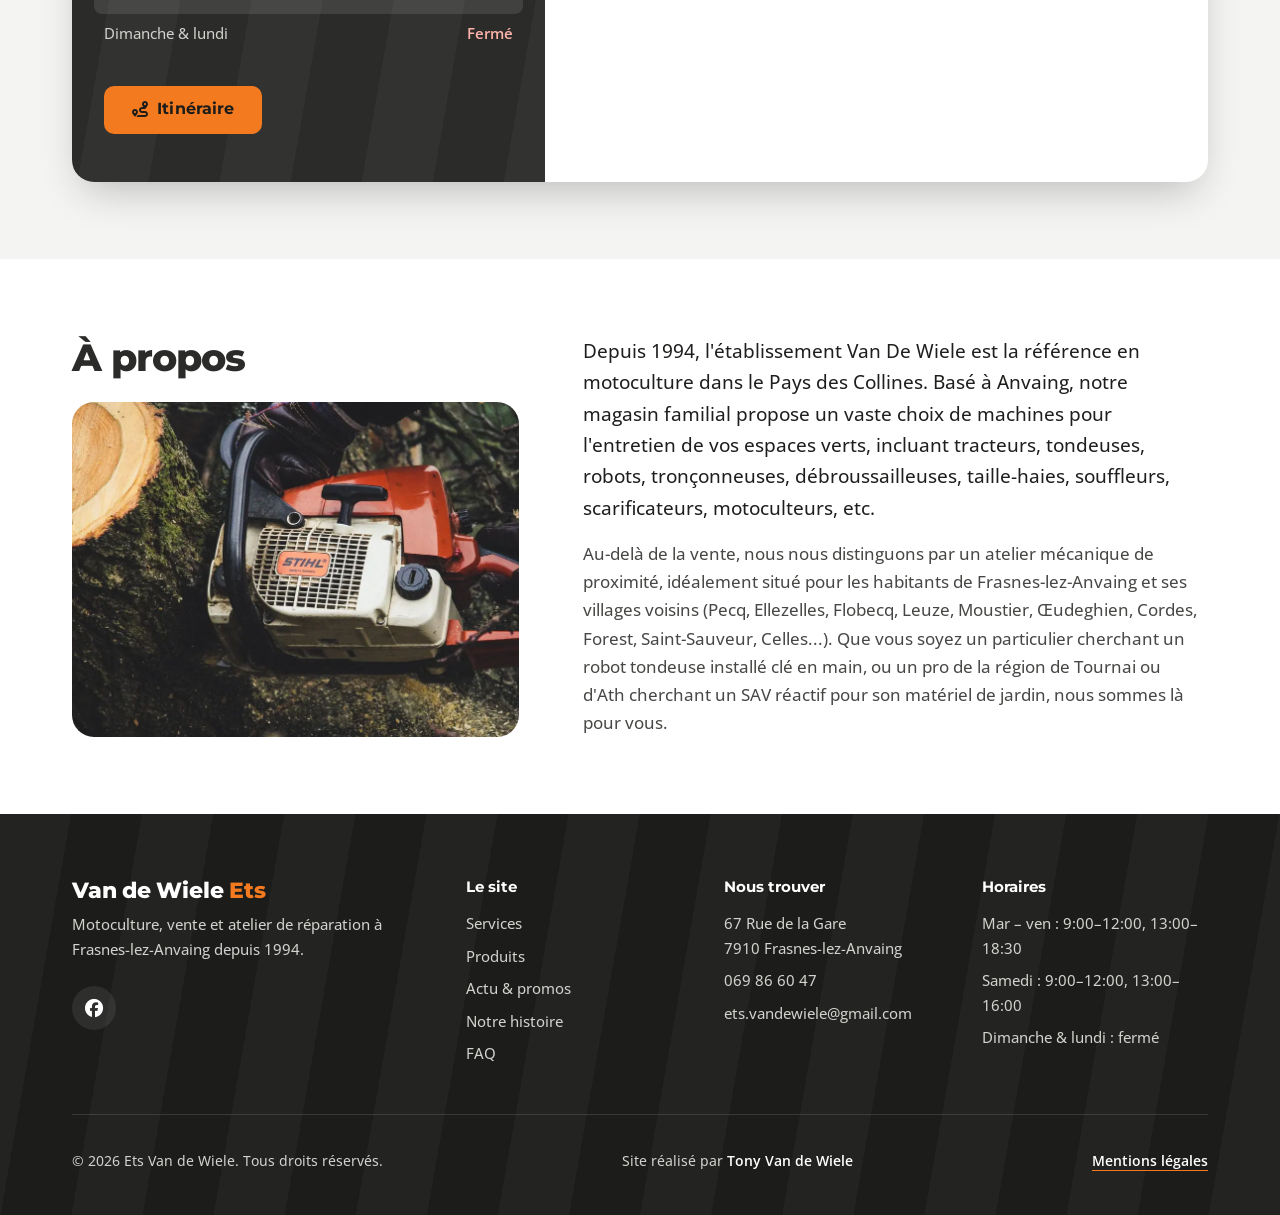
==== commit 32fd7183: "Refactor code structure for improved readability and maintainability" ====
--- a/index.html
+++ b/index.html
@@ -8,6 +8,7 @@
   <title>Van de Wiele Ets | Spécialiste Espaces Verts & Motoculture | Frasnes-lez-Anvaing</title>
   <meta name="description"
     content="Votre revendeur spécialiste en machines de jardin à Frasnes-lez-Anvaing. Vente, réparation et service après-vente PRO. Distributeur officiel STIHL.">
+  <meta name="theme-color" content="#2B2B2A">
 
   <link rel="canonical" href="https://vandewiele-motoculture.be/">
 
@@ -26,25 +27,23 @@
   <link rel="icon" href="images/favicon.svg" type="image/svg+xml" sizes="any">
   <link rel="shortcut icon" href="images/favicon.png">
 
+  <script>document.documentElement.classList.add('js');</script>
+
   <style>
-    /* 1. VARIABLES (Définies en premier) */
+    /* CSS critique : tokens, polices, en-tête et hero (le reste est dans css/style.css) */
     :root {
-      --primary-green: #268C36;
-      --dark-green: #114227;
-      --accent-orange: #FF8800;
-      --bright-orange: #FF6600;
-      --text-dark: #333333;
-      --text-light: #f5f5f5;
+      --char: #2B2B2A;
+      --char-deep: #1C1C1B;
+      --orange: #F37A1F;
+      --paper: #F4F4F2;
+      --ink: #1E1E1D;
       --white: #ffffff;
-      --light-bg: #fdfdfd;
-      --transition: all 0.3s cubic-bezier(0.4, 0, 0.2, 1);
     }
 
-    /* 2. FONTS */
     @font-face {
       font-family: 'Montserrat';
       font-style: normal;
-      font-weight: 800;
+      font-weight: 100 900;
       font-display: swap;
       src: url(fonts/JTUSjIg1_i6t8kCHKm459Wlhyw.woff2) format('woff2');
     }
@@ -52,134 +51,46 @@
     @font-face {
       font-family: 'Open Sans';
       font-style: normal;
-      font-weight: 400;
+      font-weight: 300 800;
       font-display: swap;
       src: url(fonts/memvYaGs126MiZpBA-UvWbX2vVnXBbObj2OVTS-muw.woff2) format('woff2');
     }
 
-    /* 3. RESET & BASE */
-    * {
+    *,
+    *::before,
+    *::after {
+      box-sizing: border-box;
       margin: 0;
       padding: 0;
-      box-sizing: border-box;
     }
 
     body {
-      font-family: 'Open Sans', sans-serif;
-      color: var(--text-dark);
-      line-height: 1.65;
-      background-color: var(--light-bg);
-      overflow-x: hidden;
+      font-family: 'Open Sans', system-ui, sans-serif;
+      color: var(--ink);
+      background: var(--paper);
+      line-height: 1.6;
     }
 
-    h1,
-    h2,
-    h3 {
-      font-family: 'Montserrat', sans-serif;
-      font-weight: 700;
-      line-height: 1.2;
+    .site-header {
+      position: fixed;
+      inset: 0 0 auto 0;
+      z-index: 100;
     }
 
-    .container {
-      max-width: 1200px;
-      margin: 0 auto;
-      padding: 0 25px;
-    }
-
-    /* 4. HEADER */
-    header {
-      position: fixed;
-      width: 100%;
-      top: 0;
-      z-index: 1000;
-      transition: all 0.4s ease;
-      background: transparent;
-      padding: 25px 0;
-    }
-
-    /* 5. HERO SECTION (Code fusionné et nettoyé) */
     .hero {
-      height: 100vh;
       position: relative;
-      display: flex;
-      align-items: center;
-      justify-content: center;
-      text-align: center;
+      min-height: 100svh;
+      background: var(--char-deep);
+      color: var(--white);
       overflow: hidden;
-      background-color: #051e10;
-      /* Fallback color */
-    }
-
-    /* L'overlay sombre pour la lisibilité du texte */
-    .hero::after {
-      content: '';
-      position: absolute;
-      top: 0;
-      left: 0;
-      width: 100%;
-      height: 100%;
-      background: linear-gradient(135deg, rgba(5, 30, 16, 0.80), rgba(10, 60, 35, 0.70));
-      z-index: 1;
     }
 
     .hero-bg-img {
       position: absolute;
-      top: 0;
-      left: 0;
+      inset: 0;
       width: 100%;
       height: 100%;
       object-fit: cover;
-      z-index: 0;
-      aspect-ratio: 16/9;
-    }
-
-    .hero-content {
-      position: relative;
-      z-index: 2;
-      color: var(--white);
-      padding: 0 20px;
-    }
-
-    .hero h1 {
-      font-family: 'Montserrat', sans-serif;
-      font-size: clamp(2.5rem, 5vw, 4.5rem);
-      margin-bottom: 20px;
-      font-weight: 800;
-      color: var(--white);
-      text-shadow: 0 10px 30px rgba(0, 0, 0, 0.3);
-    }
-
-    /* 6. UI ELEMENTS */
-    .btn {
-      display: inline-block;
-      padding: 16px 40px;
-      border-radius: 50px;
-      font-weight: 700;
-      text-transform: uppercase;
-      font-size: 0.9rem;
-      text-decoration: none;
-      transition: all 0.4s ease;
-    }
-
-    .btn-primary {
-      background: var(--accent-orange);
-      color: var(--white);
-    }
-
-    .btn-outline {
-      border: 2px solid var(--white);
-      color: var(--white);
-    }
-
-    /* Animations */
-    .cat-link {
-      transition: transform 0.3s ease, box-shadow 0.3s ease;
-      display: inline-block;
-    }
-
-    .cat-link:hover {
-      transform: translateY(-3px);
-      box-shadow: 0 6px 12px rgba(0, 0, 0, 0.15);
     }
   </style>
 
@@ -214,7 +125,7 @@
       },
       "geo": {
         "@type": "GeoCoordinates",
-        "latitude": 50.68661365770065, 
+        "latitude": 50.68661365770065,
         "longitude": 3.569332491077725
       },
       "areaServed": {
@@ -240,1281 +151,1082 @@
 </head>
 
 <body>
-  <div class="scroll-progress" id="scrollProgress"></div>
-
-  <header id="header">
+  <a href="#contenu" class="skip-link">Aller au contenu</a>
+
+  <header id="header" class="site-header">
+    <div class="topbar">
+      <div class="container topbar-inner">
+        <p class="topbar-dealer">
+          <img src="images/logo-stihl.webp" width="319" height="158" alt="STIHL" class="topbar-stihl">
+          <span>Concessionnaire officiel STIHL<span class="topbar-since"> depuis 2001</span></span>
+        </p>
+        <ul class="topbar-info">
+          <li><span id="shop-status-badge" class="status-badge"><span class="status-word">Horaires</span> <span class="status-detail">mar. – sam.</span></span></li>
+          <li class="topbar-address">
+            <a href="https://www.google.com/maps/dir/?api=1&amp;destination=67+Rue+de+la+Gare+7910+Frasnes-lez-Anvaing"
+              target="_blank" rel="noopener noreferrer"><i class="fas fa-location-dot" aria-hidden="true"></i>
+              67 Rue de la Gare, Anvaing</a>
+          </li>
+          <li>
+            <a href="https://www.facebook.com/VandeWieleEts/" target="_blank" rel="noopener noreferrer"
+              class="topbar-fb" aria-label="Facebook (nouvel onglet)"><i class="fab fa-facebook"
+                aria-hidden="true"></i></a>
+          </li>
+        </ul>
+      </div>
+    </div>
+
+    <div class="mainbar">
     <div class="container">
-      <nav>
-        <a href="#" class="logo-wrapper">
-          <img src="images/logo-vdw.avif" width="160" height="40" alt="Logo Van de Wiele" class="nav-logo-img">
-
-          <div class="logo-text">
-            VAN DE WIELE <span>ETS</span>
-          </div>
+      <nav aria-label="Navigation principale">
+        <a href="#accueil" class="logo-wrapper" aria-label="Van de Wiele Ets, retour à l'accueil">
+          <img src="images/logo-vdw.avif" width="285" height="73" alt="" class="nav-logo-img">
         </a>
 
-        <ul class="nav-links">
+        <ul class="nav-links" id="menu-principal">
           <li><a href="#accueil">Accueil</a></li>
           <li><a href="#services">Services</a></li>
           <li><a href="#produits">Produits</a></li>
-          <li><a href="#actu">Actu</a></li>
+          <li><a href="#actu">Actu &amp; promos</a></li>
           <li><a href="#faq-section">FAQ</a></li>
           <li><a href="#contact">Contact</a></li>
-          <li class="nav-item-badge"><span id="shop-status-badge" class="status-badge closed">FERMÉ</span></li>
-          <li>
-            <a href="https://www.facebook.com/VandeWieleEts/" target="_blank" class="nav-fb" aria-label="Facebook">
-              <i class="fab fa-facebook"></i>
-            </a>
-          </li>
         </ul>
 
-        <button class="hamburger" aria-label="Menu principal">
-          <i class="fas fa-bars"></i>
+        <a href="tel:+3269866047" class="header-call">
+          <span class="header-call-icon" aria-hidden="true"><i class="fas fa-phone"></i></span>
+          <span class="header-call-text">
+            <span class="header-call-kicker">Appelez-nous</span>
+            <span class="header-call-number">069 86 60 47</span>
+          </span>
+        </a>
+
+        <button class="hamburger" type="button" aria-label="Ouvrir le menu" aria-expanded="false"
+          aria-controls="menu-principal">
+          <i class="fas fa-bars" aria-hidden="true"></i>
         </button>
       </nav>
     </div>
+    </div>
   </header>
 
-  <main>
+  <main id="contenu">
     <section id="accueil" class="hero">
       <picture>
         <source srcset="images/accueil-mobile-image.avif" media="(max-width: 768px)" type="image/avif">
         <source srcset="images/accueil-desktop-image.avif" media="(min-width: 769px)" type="image/avif">
-        <img src="images/accueil-image.jpg" width="1950" height="1097" alt="Expert Jardin Van de Wiele"
-          class="hero-bg-img" fetchpriority="high">
+        <img src="images/accueil-image.jpg" width="1950" height="1097" alt="" class="hero-bg-img"
+          fetchpriority="high">
       </picture>
-      <div class="hero-content">
-        <span class="hero-badge">Passion & Expertise depuis 1994</span>
-        <h1>Votre spécialiste en motoculture<br>à <span>Frasnes-lez-Anvaing</span></h1>
-        <p>Vente, entretien et réparation de tondeuses, robots, tronçonneuses, débroussailleuses et taille-haies.</p>
-        <div class="hero-actions">
-          <a href="#actu" class="btn btn-primary btn-autumn"><i class="fas fa-certificate"></i> Offres d'Automne
-            STIHL</a>
-          <a href="#services" class="btn btn-outline">Nos Services</a>
-        </div>
+
+      <div class="container hero-inner">
+        <div class="hero-title">
+          <p class="hero-badge">Passion &amp; expertise depuis 1994</p>
+          <h1>Votre spécialiste en motoculture à <span class="nowrap">Frasnes-lez-Anvaing</span></h1>
+        </div>
+        <div class="hero-content">
+          <p class="hero-lead">Vente, entretien et réparation de tondeuses, robots, tronçonneuses,
+            débroussailleuses et taille-haies.</p>
+          <div class="hero-actions">
+            <a href="#actu" class="btn btn-primary"><i class="fas fa-certificate" aria-hidden="true"></i> Voir
+              l'offre STIHL</a>
+            <a href="#services" class="btn btn-outline">Nos services</a>
+          </div>
+        </div>
+
+        <aside class="shop-sign" aria-label="Horaires et accès au magasin">
+          <p class="shop-sign-label" id="hero-day">Nos horaires</p>
+          <p class="shop-sign-state" id="hero-state">Mardi – samedi</p>
+          <p class="shop-sign-detail" id="hero-status-detail">Du mardi au vendredi 9:00–12:00 et 13:00–18:30,
+            le samedi jusqu'à 16:00.</p>
+          <div class="day-bar" id="hero-daybar" hidden aria-hidden="true"></div>
+          <ul class="shop-sign-list">
+            <li>
+              <i class="fas fa-phone" aria-hidden="true"></i>
+              <a href="tel:+3269866047">069 86 60 47</a>
+            </li>
+            <li>
+              <i class="fas fa-location-dot" aria-hidden="true"></i>
+              <a href="https://www.google.com/maps/dir/?api=1&amp;destination=67+Rue+de+la+Gare+7910+Frasnes-lez-Anvaing"
+                target="_blank" rel="noopener noreferrer">67 Rue de la Gare, Anvaing <span class="sr-only">(itinéraire,
+                  nouvel onglet)</span></a>
+            </li>
+          </ul>
+        </aside>
       </div>
     </section>
 
-    <section id="services" class="services">
+    <section id="services" class="section services">
       <div class="container">
-        <div class="section-header reveal-up">
-          <h2>Notre Expertise Pro</h2>
-          <div class="separator"></div>
-          <p>Du matériel performant et un suivi de qualité pour particuliers et professionnels.</p>
-        </div>
-        <div class="services-grid">
-          <div class="service-card reveal-up delay-100">
-            <div class="icon-box"><i class="fas fa-certificate"></i></div>
-            <h3>Conseil & Vente</h3>
-            <p>Distributeur officiel des grandes marques. Nous vous guidons vers le matériel le plus adapté à vos
-              besoins, avec l'expertise d'un spécialiste établi à Frasnes-lez-Anvaing.</p>
+        <div class="services-head">
+          <div class="section-head reveal">
+            <h2>Notre expertise pro</h2>
+            <p>Du matériel performant et un suivi de qualité pour particuliers et professionnels.</p>
           </div>
-          <div class="service-card reveal-up delay-200">
-            <div class="icon-box"><i class="fas fa-tools"></i></div>
-            <h3>Atelier & Réparation</h3>
-            <p>Un service mécanique complet : révision annuelle, affûtage et dépannage toutes marques. Une expertise
-              technique reconnue dans le Pays des Collines, la région de Tournai, Leuze et Ath.</p>
-          </div>
-          <div class="service-card reveal-up delay-300">
-            <div class="icon-box"><i class="fas fa-robot"></i></div>
-            <h3>Installation Robots</h3>
-            <p>Installation certifiée à domicile, programmation et mise en route de votre robot tondeuse. Nous nous
-              déplaçons dans la région des collines et environs.</p>
-          </div>
+          <a href="tel:+3269866047" class="btn btn-dark"><i class="fas fa-phone" aria-hidden="true"></i> Réserver un
+            passage à l'atelier</a>
+        </div>
+
+        <div class="service-cards">
+          <article class="service-card">
+            <img src="images/action-tronconneuse-main.webp" width="1000" height="659"
+              alt="Tronçonneuse thermique STIHL prête à l'emploi" loading="lazy" decoding="async">
+            <div class="service-body">
+              <span class="service-icon" aria-hidden="true"><i class="fas fa-certificate"></i></span>
+              <h3>Conseil &amp; vente</h3>
+              <p>Distributeur officiel des grandes marques. Nous vous guidons vers le matériel le plus adapté à vos
+                besoins, avec l'expertise d'un spécialiste établi à Frasnes-lez-Anvaing.</p>
+            </div>
+          </article>
+
+          <article class="service-card">
+            <img src="images/guide-chaine-stihl.webp" width="1200" height="800"
+              alt="Guide-chaîne STIHL planté dans une bûche" loading="lazy" decoding="async">
+            <div class="service-body">
+              <span class="service-icon" aria-hidden="true"><i class="fas fa-screwdriver-wrench"></i></span>
+              <h3>Atelier &amp; réparation</h3>
+              <p>Révision annuelle, affûtage des chaînes et des lames, dépannage toutes marques. Une expertise reconnue
+                dans le Pays des Collines, la région de Tournai, Leuze et Ath.</p>
+            </div>
+          </article>
+
+          <article class="service-card">
+            <img src="images/stihl-imow-pelouse.webp" width="1100" height="733"
+              alt="Robot tondeuse STIHL iMOW EVO en train de tondre une pelouse" loading="lazy" decoding="async">
+            <div class="service-body">
+              <span class="service-icon" aria-hidden="true"><i class="fas fa-robot"></i></span>
+              <h3>Installation de robots</h3>
+              <p>Installation certifiée à domicile, programmation et mise en route de votre robot tondeuse. Nous nous
+                déplaçons dans la région des Collines et environs.</p>
+            </div>
+          </article>
         </div>
       </div>
     </section>
 
-    <section id="produits" class="products-section">
+    <section id="produits" class="section products">
       <div class="container">
-        <div class="section-header reveal-up">
-          <h2>Nos Univers Produits</h2>
-          <div class="separator"></div>
+        <div class="section-head reveal">
+          <h2>Nos univers produits</h2>
           <p>Retrouvez toutes les gammes de nos partenaires via leurs catalogues officiels.</p>
         </div>
 
         <div class="category-grid">
 
-          <div class="category-card reveal-up delay-100">
-            <div class="cat-icon"><i class="fas fa-robot"></i></div>
-            <h3>Robots de Tonte</h3>
+          <article class="category-card">
+            <div class="cat-media is-product">
+              <img src="images/robot-imow-studio.webp" width="900" height="600" alt="Robot tondeuse STIHL iMOW" loading="lazy" decoding="async">
+              <span class="cat-icon" aria-hidden="true"><i class="fas fa-robot"></i></span>
+            </div>
+            <h3>Robots de tonte</h3>
             <p>L'avenir de la pelouse. Du légendaire iMOW® aux technologies sans fil Sunseeker.</p>
             <div class="brand-links">
-              <a href="https://www.stihl.be/fr" target="_blank" class="cat-link stihl-btn"
-                style="background-color: #F47C00; border: none; color: white;">
-                <i class="fas fa-external-link-alt"></i> STIHL
-              </a>
-              <a href="https://sunseekerelite.be/" target="_blank" class="cat-link"
-                style="background-color: #e35205; border: none; color: white;">
-                Sunseeker
-              </a>
-            </div>
-          </div>
-
-          <div class="category-card reveal-up delay-100">
-            <div class="cat-icon"><i class="fas fa-tractor"></i></div>
-            <h3>Tracteurs & Riders</h3>
-            <p>Pour les grandes surfaces. De la nouvelle gamme STIHL aux tracteurs ISEKI et Zéro-Turn FERRIS.</p>
+              <a href="https://www.stihl.be/fr" target="_blank" rel="noopener noreferrer" class="brand-chip"
+                style="--brand:#F47C00">STIHL</a>
+              <a href="https://sunseekerelite.be/" target="_blank" rel="noopener noreferrer" class="brand-chip"
+                style="--brand:#e35205">Sunseeker</a>
+            </div>
+          </article>
+
+          <article class="category-card">
+            <div class="cat-media is-product">
+              <img src="images/stihl-rt-5097.webp" width="900" height="660" alt="Tracteur tondeuse STIHL RT 5097" loading="lazy" decoding="async">
+              <span class="cat-icon" aria-hidden="true"><i class="fas fa-tractor"></i></span>
+            </div>
+            <h3>Tracteurs &amp; riders</h3>
+            <p>Pour les grandes surfaces. De la nouvelle gamme STIHL aux tracteurs ISEKI et zéro-turn FERRIS.</p>
             <div class="brand-links">
-              <a href="https://www.stihl.be/fr" target="_blank" class="cat-link stihl-btn"
-                style="background-color: #F47C00; border: none; color: white;">
-                <i class="fas fa-external-link-alt"></i> STIHL
-              </a>
-              <a href="https://www.hh-garden.be/nl/brands/iseki/" target="_blank" class="cat-link"
-                style="background-color: #005DAA; border: none; color: white;">ISEKI</a>
-              <a href="https://www.hh-garden.be/nl/brands/ferris/" target="_blank" class="cat-link"
-                style="background-color: #B41F24; border: none; color: white;">Ferris</a>
-              <a href="https://www.hh-garden.be/fr/brands/snapper/" target="_blank" class="cat-link"
-                style="background-color: #E2231A; border: none; color: white;">Snapper</a>
-            </div>
-          </div>
-
-          <div class="category-card reveal-up delay-200">
-            <div class="cat-icon"><i class="fas fa-leaf"></i></div>
-            <h3>Tondeuses à Gazon</h3>
+              <a href="https://www.stihl.be/fr" target="_blank" rel="noopener noreferrer" class="brand-chip"
+                style="--brand:#F47C00">STIHL</a>
+              <a href="https://www.hh-garden.be/nl/brands/iseki/" target="_blank" rel="noopener noreferrer"
+                class="brand-chip" style="--brand:#005DAA">ISEKI</a>
+              <a href="https://www.hh-garden.be/nl/brands/ferris/" target="_blank" rel="noopener noreferrer"
+                class="brand-chip" style="--brand:#B41F24">Ferris</a>
+              <a href="https://www.hh-garden.be/fr/brands/snapper/" target="_blank" rel="noopener noreferrer"
+                class="brand-chip" style="--brand:#E2231A">Snapper</a>
+            </div>
+          </article>
+
+          <article class="category-card">
+            <div class="cat-media is-product">
+              <img src="images/stihl-rma-448.webp" width="900" height="600" alt="Tondeuse à gazon sur batterie STIHL RMA 448" loading="lazy" decoding="async">
+              <span class="cat-icon" aria-hidden="true"><i class="fas fa-leaf"></i></span>
+            </div>
+            <h3>Tondeuses à gazon</h3>
             <p>Tondeuses poussées ou tractées. Gammes complètes pour jardins de toutes tailles.</p>
             <div class="brand-links">
-              <a href="https://www.stihl.be/fr" target="_blank" class="cat-link stihl-btn"
-                style="background-color: #F47C00; border: none; color: white;">
-                <i class="fas fa-external-link-alt"></i> STIHL
-              </a>
-              <a href="https://www.hh-garden.be/nl/brands/iseki/" target="_blank" class="cat-link"
-                style="background-color: #005DAA; border: none; color: white;">ISEKI</a>
-              <a href="https://www.hh-garden.be/fr/brands/snapper/" target="_blank" class="cat-link"
-                style="background-color: #E2231A; border: none; color: white;">Snapper</a>
-            </div>
-          </div>
-
-          <div class="category-card reveal-up delay-300">
-            <div class="cat-icon"><i class="fas fa-tree"></i></div>
-            <h3>Tronçonneuses & Élagueuses</h3>
+              <a href="https://www.stihl.be/fr" target="_blank" rel="noopener noreferrer" class="brand-chip"
+                style="--brand:#F47C00">STIHL</a>
+              <a href="https://www.hh-garden.be/nl/brands/iseki/" target="_blank" rel="noopener noreferrer"
+                class="brand-chip" style="--brand:#005DAA">ISEKI</a>
+              <a href="https://www.hh-garden.be/fr/brands/snapper/" target="_blank" rel="noopener noreferrer"
+                class="brand-chip" style="--brand:#E2231A">Snapper</a>
+            </div>
+          </article>
+
+          <article class="category-card">
+            <div class="cat-media is-product">
+              <img src="images/stihl-ms-300.webp" width="900" height="600" alt="Tronçonneuse thermique STIHL MS 300" loading="lazy" decoding="async">
+              <span class="cat-icon" aria-hidden="true"><i class="fas fa-tree"></i></span>
+            </div>
+            <h3>Tronçonneuses &amp; élagueuses</h3>
             <p>Abattage, ébranchage et bois de chauffage. La référence mondiale STIHL.</p>
             <div class="brand-links">
-              <a href="https://www.stihl.be/fr" target="_blank" class="cat-link stihl-btn"
-                style="background-color: #F47C00; border: none; color: white;">
-                <i class="fas fa-external-link-alt"></i> STIHL
-              </a>
-            </div>
-          </div>
-
-          <div class="category-card reveal-up delay-100">
-            <div class="cat-icon"><i class="fas fa-cut"></i></div>
-            <h3>Taille-Haies & Débroussailleuses</h3>
+              <a href="https://www.stihl.be/fr" target="_blank" rel="noopener noreferrer" class="brand-chip"
+                style="--brand:#F47C00">STIHL</a>
+            </div>
+          </article>
+
+          <article class="category-card">
+            <div class="cat-media is-product">
+              <img src="images/stihl-hsa-60.webp" width="900" height="600" alt="Taille-haie sur batterie STIHL HSA 60" loading="lazy" decoding="async">
+              <span class="cat-icon" aria-hidden="true"><i class="fas fa-scissors"></i></span>
+            </div>
+            <h3>Taille-haies &amp; débroussailleuses</h3>
             <p>Domptez la végétation. Outils performants pour les finitions et les ronciers.</p>
             <div class="brand-links">
-              <a href="https://www.stihl.be/fr" target="_blank" rel="noopener noreferrer" class="cat-link stihl-btn"
-                style="background-color: #F47C00; border: none; color: white;">
-                <i class="fas fa-external-link-alt"></i> Taille-Haies
-              </a>
-              <a href="https://www.stihl.be/fr" target="_blank" rel="noopener noreferrer" class="cat-link stihl-btn"
-                style="background-color: #F47C00; border: none; color: white;">
-                <i class="fas fa-external-link-alt"></i> Débroussailleuses
-              </a>
-            </div>
-          </div>
-
-          <div class="category-card reveal-up delay-200">
-            <div class="cat-icon"><i class="fas fa-wind"></i></div>
-            <h3>Souffleurs & Nettoyage</h3>
+              <a href="https://www.stihl.be/fr" target="_blank" rel="noopener noreferrer" class="brand-chip"
+                style="--brand:#F47C00">Taille-haies STIHL</a>
+              <a href="https://www.stihl.be/fr" target="_blank" rel="noopener noreferrer" class="brand-chip"
+                style="--brand:#F47C00">Débroussailleuses STIHL</a>
+            </div>
+          </article>
+
+          <article class="category-card">
+            <div class="cat-media is-product">
+              <img src="images/stihl-bga-200.webp" width="900" height="600" alt="Souffleur sur batterie STIHL BGA 200" loading="lazy" decoding="async">
+              <span class="cat-icon" aria-hidden="true"><i class="fas fa-wind"></i></span>
+            </div>
+            <h3>Souffleurs &amp; nettoyage</h3>
             <p>Souffleurs, nettoyeurs haute-pression et atomiseurs pour un extérieur impeccable.</p>
             <div class="brand-links">
-              <a href="https://www.stihl.be/fr" target="_blank" rel="noopener noreferrer" class="cat-link stihl-btn"
-                style="background-color: #F47C00; border: none; color: white;">
-                <i class="fas fa-external-link-alt"></i> STIHL
-              </a>
+              <a href="https://www.stihl.be/fr" target="_blank" rel="noopener noreferrer" class="brand-chip"
+                style="--brand:#F47C00">STIHL</a>
               <a href="https://www.hh-garden.be/nl/brands/solo/" target="_blank" rel="noopener noreferrer"
-                class="cat-link" style="background-color: #CC0000; border: none; color: white;">Solo</a>
-            </div>
-          </div>
-
-        </div>
-
-        <div style="text-align: center; margin-top: 50px;">
+                class="brand-chip" style="--brand:#CC0000">Solo</a>
+            </div>
+          </article>
+
+        </div>
+
+      </div>
+    </section>
+
+    <section class="action-band" aria-labelledby="band-title">
+      <img class="action-band-img" src="images/action-tronconneuse-buche.webp" width="1600" height="1066"
+        alt="Tronçonneuse STIHL posée sur une bûche fraîchement coupée, dans la sciure" loading="lazy"
+        decoding="async">
+      <div class="container action-band-inner">
+        <h2 id="band-title">Bois de chauffage, élagage, abattage.</h2>
+        <p>Thermique ou sur batterie, venez prendre en main la tronçonneuse STIHL adaptée à vos travaux. On vous
+          conseille, on l'entretient et on affûte la chaîne.</p>
+        <div class="action-band-actions">
+          <a href="#contact" class="btn btn-primary">Passer au magasin</a>
           <a href="https://online.fliphtml5.com/crgfc/lwrb/#p=1" target="_blank" rel="noopener noreferrer"
-            class="btn btn-primary"
-            style="background-color: #F27E00; border: none; box-shadow: 0 5px 15px rgba(242, 126, 0, 0.4);">
-            <i class="fas fa-book-reader" style="margin-right:8px;"></i> Consulter le Catalogue STIHL 2026
-          </a>
+            class="btn btn-outline">Catalogue STIHL 2026</a>
         </div>
       </div>
     </section>
 
-    <section id="actu" class="promo">
+    <section id="actu" class="section promo">
       <div class="container">
-        <div class="section-header promo-header reveal-up">
-
-          <h2>Le Mag' du Jardin</h2>
-          <div class="separator"></div>
-          <p>Les meilleures offres du moment et nos conseils de saison pour un jardin impeccable.</p>
-        </div>
-
-        <div class="season-tabs reveal-up">
-          <button class="tab-btn active" data-season="spring">
-            <i class="fas fa-leaf"></i> Printemps 2026 <span class="status-dot-pulse"></span>
+        <div class="section-head reveal">
+          <h2>Le Mag' du jardin</h2>
+          <p>Les offres STIHL du moment et nos conseils de saison pour un jardin impeccable.</p>
+        </div>
+
+        <div class="season-tabs" role="tablist" aria-label="Saisons">
+          <button class="tab-btn active" role="tab" id="tab-autumn" aria-selected="true" aria-controls="season-autumn"
+            data-season="autumn">
+            <i class="fas fa-leaf" aria-hidden="true"></i> Automne 2026 <span class="status-dot-pulse"
+              aria-hidden="true"></span>
           </button>
-          <button class="tab-btn" data-season="summer"><i class="fas fa-sun"></i> Été 2026</button>
-          <button class="tab-btn" data-season="autumn"><i class="fas fa-wind"></i> Automne 2026</button>
-          <button class="tab-btn" data-season="summer"><i class="fas fa-sun"></i> Été 2026</button>
-          <button class="tab-btn active" data-season="autumn"><i class="fas fa-wind"></i> Automne 2026 <span
-              class="status-dot-pulse"></span></button>
-          <button class="tab-btn" data-season="winter"><i class="fas fa-snowflake"></i> Hiver 2027</button>
-        </div>
-
-        <div class="season-content active" id="season-spring">
+          <button class="tab-btn" role="tab" id="tab-winter" aria-selected="false" aria-controls="season-winter"
+            tabindex="-1" data-season="winter"><i class="fas fa-snowflake" aria-hidden="true"></i> Hiver
+            2027</button>
+          <button class="tab-btn" role="tab" id="tab-spring" aria-selected="false" aria-controls="season-spring"
+            tabindex="-1" data-season="spring"><i class="fas fa-seedling" aria-hidden="true"></i> Printemps
+            2027</button>
+          <button class="tab-btn" role="tab" id="tab-summer" aria-selected="false" aria-controls="season-summer"
+            tabindex="-1" data-season="summer"><i class="fas fa-sun" aria-hidden="true"></i> Été 2027</button>
+        </div>
+
+        <!-- AUTOMNE 2026 : offres STIHL en cours -->
+        <div class="season-content season-autumn active" id="season-autumn" role="tabpanel"
+          aria-labelledby="tab-autumn">
           <div class="actu-grid">
             <article class="actu-main-card">
+              <div class="actu-visual is-photo">
+                <img src="images/stihl-promo-batterie-as.webp" width="1000" height="667"
+                  alt="Gamme d'outils sur batterie STIHL AS sur une terrasse de jardin" loading="lazy"
+                  decoding="async">
+                <span class="actu-badge"><i class="fas fa-gift" aria-hidden="true"></i> Batterie offerte</span>
+              </div>
               <div class="actu-content">
-                <span class="actu-tag-inline tag-promo" style="background-color: #2e7d32;">STIHL DEAL</span>
-                <h3>Action Cashback - Jusqu'à 100€</h3>
-                <p>À l'achat d'une machine sur batterie participante, vous pouvez bénéficier d'un cashback de jusqu'à
-                  100 €.</p>
-
-                <div class="actu-features">
-                  <div class="feature-item"><i class="fas fa-check" style="color:#2e7d32;"></i> Machines sur batterie
-                  </div>
-                  <div class="feature-item"><i class="fas fa-check" style="color:#2e7d32;"></i> Jusqu'à 100€ remboursés
-                  </div>
-                </div>
-
-                <div class="actu-price">
-                  <span class="news-date" style="color: #2e7d32; font-size: 0.9rem;">
-                    Période de l'action: 01/03/2026 - 30/06/2026
+                <span class="actu-tag">STIHL Deal</span>
+                <h3>Batterie AS offerte à l'achat d'un set</h3>
+                <p>Achetez un set AS participant et recevez une batterie supplémentaire, compatible avec toutes les
+                  machines du système AS.</p>
+
+                <ul class="actu-features">
+                  <li><i class="fas fa-check" aria-hidden="true"></i> Taille-haies, sécateurs, souffleurs,
+                    coupe-bordures…</li>
+                  <li><i class="fas fa-check" aria-hidden="true"></i> 2 batteries offertes avec les sets GTA 30 et
+                    GTA 40</li>
+                </ul>
+
+                <p class="actu-period">Période de l'action&nbsp;: du 01/09/2026 au 31/12/2026</p>
+
+                <div class="actu-actions">
+                  <a href="https://www.stihl.be/fr/batterie-as-offerte" target="_blank" rel="noopener noreferrer"
+                    class="btn btn-primary">Voir les sets participants</a>
+                  <a href="#contact" class="text-link">Essai sans engagement au magasin</a>
+                </div>
+              </div>
+            </article>
+
+            <aside class="actu-sidebar">
+              <h3 class="sidebar-title">Autres offres STIHL en cours</h3>
+              <div class="news-list">
+                <a href="https://www.stihl.be/fr/campaign/one-time-campaigns/ap-sets" target="_blank"
+                  rel="noopener noreferrer" class="news-item">
+                  <span class="news-thumb"><img src="images/stihl-ap-300.webp" width="700" height="467" alt=""
+                      loading="lazy" decoding="async"></span>
+                  <span class="news-info">
+                    <span class="news-date">STIHL Deal jusqu'au 31/12/2026</span>
+                    <span class="news-title">Sets avantageux AP 20 et AP 30</span>
+                    <span class="news-text">Ex.&nbsp;: taille-haie HSA 100 + batterie AP 20 à 499&nbsp;€ au lieu de 598&nbsp;€.
+                      Jusqu'à épuisement des stocks.</span>
+                    <span class="news-more">Voir tous les sets</span>
                   </span>
-                </div>
-
-                <a href="https://www.stihl.be/fr/cashback" target="_blank" rel="noopener noreferrer"
-                  class="btn btn-primary btn-spring">Découvrez l'action</a>
-              </div>
-
-              <div class="actu-visual" style="background: linear-gradient(135deg, #66bb6a, #2e7d32);">
-                <div class="visual-circle">
-                  <span class="visual-amount" style="color: #2e7d32;">100€</span>
-                  <span class="visual-label">CASHBACK</span>
-                </div>
-                <i class="fas fa-battery-full visual-bg-icon"></i>
-              </div>
-            </article>
-
-            <aside class="actu-sidebar">
-              <h3 class="sidebar-title">Autres Offres de Printemps</h3>
-              <div class="news-list">
-
-                <a href="https://www.stihl.be/fr/cashback-tracteurs-tondeuses" target="_blank" rel="noopener noreferrer"
-                  class="news-item delay-100">
-                  <div class="news-icon" style="color: #F47C00; background: rgba(244, 124, 0, 0.1);"><i
-                      class="fas fa-tractor"></i></div>
-                  <a href="https://www.stihl.be/fr/cashback-tracteurs-tondeuses" target="_blank"
-                    rel="noopener noreferrer" class="news-item delay-100">
-                    <div class="news-icon" style="color: #2e7d32; background: rgba(46, 125, 50, 0.1);"><i
-                        class="fas fa-tractor"></i></div>
-                    <div class="news-info">
-                      <span class="news-date">Cashback - 30/06/2026</span>
-                      <h4>Cashback Tracteur 200€</h4>
-                      <p>À l'achat d'un tracteur tondeuse participant, bénéficiez d'un cashback de 200 €.</p>
-                      <span class="fake-link"
-                        style="font-size: 0.85rem; color: #2e7d32; text-decoration: none; font-weight: 600; margin-top: 5px; display: inline-block;">En
-                        savoir plus &rarr;</span>
-                    </div>
-                  </a>
-
-                  <a href="https://www.stihl.be/fr/ap-sets" target="_blank" rel="noopener noreferrer"
-                    class="news-item delay-200">
-                    <div class="news-icon" style="color: #F47C00; background: rgba(244, 124, 0, 0.1);"><i
-                        class="fas fa-battery-half"></i></div>
-                    <a href="https://www.stihl.be/fr/ap-sets" target="_blank" rel="noopener noreferrer"
-                      class="news-item delay-200">
-                      <div class="news-icon" style="color: #2e7d32; background: rgba(46, 125, 50, 0.1);"><i
-                          class="fas fa-battery-half"></i></div>
-                      <div class="news-info">
-                        <span class="news-date">Stihl Deal - 30/06/2026</span>
-                        <h4>Sets Avantageux AP 20 / 30</h4>
-                        <p>Profitez de nos sets avantageux avec les batteries AP 20 et AP 30 jusqu'à épuisement des
-                          stocks.
-                        </p>
-                        <span class="fake-link"
-                          style="font-size: 0.85rem; color: #2e7d32; text-decoration: none; font-weight: 600; margin-top: 5px; display: inline-block;">En
-                          savoir plus &rarr;</span>
-                      </div>
-                    </a>
-
-                    <a href="https://100.stihl.com/" target="_blank" rel="noopener noreferrer"
-                      class="news-item delay-300">
-                      <div class="news-icon" style="color: #2e7d32; background: rgba(46, 125, 50, 0.1);"><i
-                          class="fas fa-shield-alt"></i></div>
-                      <div class="news-info">
-                        <span class="news-date" style="color: #2e7d32; font-weight: bold;">CENTENAIRE</span>
-                        <h4>100 Ans de STIHL</h4>
-                        <p>Célébrez un siècle d'innovation et de passion pour la nature avec le leader mondial de la
-                          motoculture.</p>
-                        <span class="fake-link"
-                          style="font-size: 0.85rem; color: #2e7d32; text-decoration: none; font-weight: 600; margin-top: 5px; display: inline-block;">Découvrir
-                          l'Expérience &rarr;</span>
-                      </div>
-                    </a>
-
+                </a>
+
+                <a href="https://www.stihl.be/fr/actualites/offres-et-promotions/articles-a-prix-reduit"
+                  target="_blank" rel="noopener noreferrer" class="news-item">
+                  <span class="news-thumb"><img src="images/stihl-ms-300.webp" width="900" height="600" alt=""
+                      loading="lazy" decoding="async"></span>
+                  <span class="news-info">
+                    <span class="news-date">Prix spéciaux</span>
+                    <span class="news-title">On coupe les prix</span>
+                    <span class="news-text">Des réductions sur de nombreux best-sellers STIHL. N'attendez pas trop
+                      longtemps&nbsp;!</span>
+                    <span class="news-more">Voir les articles</span>
+                  </span>
+                </a>
+
+                <div class="news-item">
+                  <span class="news-thumb"><img src="images/stihl-bga-200.webp" width="900" height="600" alt=""
+                      loading="lazy" decoding="async"></span>
+                  <span class="news-info">
+                    <span class="news-date">Conseil d'automne</span>
+                    <span class="news-title">Feuilles &amp; bois de chauffage</span>
+                    <span class="news-text">Un souffleur sur batterie dégage terrasses et allées en quelques minutes.
+                      Faites aussi affûter votre chaîne avant la saison du bois.</span>
+                  </span>
+                </div>
               </div>
             </aside>
           </div>
         </div>
 
-        <div class="season-content" id="season-summer">
+        <!-- HIVER 2027 -->
+        <div class="season-content season-winter" id="season-winter" role="tabpanel" aria-labelledby="tab-winter">
           <div class="actu-grid">
             <article class="actu-main-card">
+              <div class="actu-visual is-photo">
+                <img src="images/action-bois-chauffage.webp" width="1000" height="667"
+                  alt="Bûches de bois de chauffage fraîchement coupées" loading="lazy" decoding="async">
+                <span class="actu-badge"><i class="fas fa-screwdriver-wrench" aria-hidden="true"></i> Révision
+                  d'hiver</span>
+              </div>
               <div class="actu-content">
-                <span class="actu-tag-inline tag-conseil" style="background: #ffb74d;">Entretien</span>
-                <h3>Taille & Arrosage</h3>
+                <span class="actu-tag">Conseil d'hiver</span>
+                <h3>Hivernage et révisions</h3>
+                <p>La saison de tonte est terminée. Profitez de l'hiver pour faire réviser vos machines (tondeuses,
+                  robots, tracteurs) et leur assurer une longue vie.</p>
+
+                <ul class="actu-features">
+                  <li><i class="fas fa-check" aria-hidden="true"></i> Nettoyage &amp; graissage</li>
+                  <li><i class="fas fa-check" aria-hidden="true"></i> Affûtage des lames et des chaînes</li>
+                </ul>
+
+                <div class="actu-actions">
+                  <a href="#contact" class="btn btn-primary">Prendre rendez-vous</a>
+                </div>
+              </div>
+            </article>
+
+            <aside class="actu-sidebar">
+              <h3 class="sidebar-title">Conseils pratiques</h3>
+              <div class="news-list">
+                <div class="news-item">
+                  <span class="news-thumb"><img src="images/stihl-ap-300.webp" width="700" height="467" alt=""
+                      loading="lazy" decoding="async"></span>
+                  <span class="news-info">
+                    <span class="news-date">Batteries</span>
+                    <span class="news-title">Stockage des batteries</span>
+                    <span class="news-text">Stockez vos batteries au sec et à l'abri du gel (idéalement à 50&nbsp;% de
+                      charge).</span>
+                  </span>
+                </div>
+
+                <div class="news-item">
+                  <span class="news-thumb"><img src="images/robot-imow-studio.webp" width="900" height="600" alt=""
+                      loading="lazy" decoding="async"></span>
+                  <span class="news-info">
+                    <span class="news-date">Robots</span>
+                    <span class="news-title">Hivernage du robot</span>
+                    <span class="news-text">Rentrez votre station de charge pour l'hiver afin d'éviter l'oxydation de
+                      l'électronique.</span>
+                  </span>
+                </div>
+
+                <div class="news-item">
+                  <span class="news-thumb"><img src="images/stihl-chaine.webp" width="700" height="467" alt=""
+                      loading="lazy" decoding="async"></span>
+                  <span class="news-info">
+                    <span class="news-date">Atelier</span>
+                    <span class="news-title">Affûtage des chaînes</span>
+                    <span class="news-text">Une chaîne bien affûtée coupe plus vite et fatigue moins la machine. Nous
+                      affûtons chaînes et lames à l'atelier.</span>
+                  </span>
+                </div>
+              </div>
+            </aside>
+          </div>
+        </div>
+
+        <!-- PRINTEMPS 2027 -->
+        <div class="season-content season-spring" id="season-spring" role="tabpanel" aria-labelledby="tab-spring">
+          <div class="actu-grid">
+            <article class="actu-main-card">
+              <div class="actu-visual is-photo">
+                <img src="images/action-tondeuse-herbe.webp" width="1000" height="614"
+                  alt="Tondeuse en action sur une pelouse verte" loading="lazy" decoding="async">
+                <span class="actu-badge"><i class="fas fa-seedling" aria-hidden="true"></i> Remise en route</span>
+              </div>
+              <div class="actu-content">
+                <span class="actu-tag">Conseil de printemps</span>
+                <h3>Préparez la première tonte</h3>
+                <p>Avant de redémarrer la saison, faites contrôler votre tondeuse&nbsp;: une lame affûtée et un moteur
+                  entretenu donnent une coupe nette et évitent les pannes.</p>
+
+                <ul class="actu-features">
+                  <li><i class="fas fa-check" aria-hidden="true"></i> Affûtage et équilibrage de la lame</li>
+                  <li><i class="fas fa-check" aria-hidden="true"></i> Vidange, bougie et filtre à air</li>
+                </ul>
+
+                <div class="actu-actions">
+                  <a href="#contact" class="btn btn-primary">Prendre rendez-vous</a>
+                </div>
+              </div>
+            </article>
+
+            <aside class="actu-sidebar">
+              <h3 class="sidebar-title">Conseils de printemps</h3>
+              <div class="news-list">
+                <div class="news-item">
+                  <span class="news-thumb"><img src="images/stihl-rma-448.webp" width="900" height="600" alt=""
+                      loading="lazy" decoding="async"></span>
+                  <span class="news-info">
+                    <span class="news-date">Gazon</span>
+                    <span class="news-title">Première tonte en douceur</span>
+                    <span class="news-text">Pour la première coupe, réglez la tondeuse assez haut, puis descendez
+                      progressivement au fil des semaines.</span>
+                  </span>
+                </div>
+
+                <div class="news-item">
+                  <span class="news-thumb"><img src="images/robot-imow-studio.webp" width="900" height="600" alt=""
+                      loading="lazy" decoding="async"></span>
+                  <span class="news-info">
+                    <span class="news-date">Robots</span>
+                    <span class="news-title">Remise en service du robot</span>
+                    <span class="news-text">Réinstallez la station, vérifiez les lames et laissez-nous faire la mise à
+                      jour et le contrôle si besoin.</span>
+                  </span>
+                </div>
+              </div>
+            </aside>
+          </div>
+        </div>
+
+        <!-- ÉTÉ 2027 -->
+        <div class="season-content season-summer" id="season-summer" role="tabpanel" aria-labelledby="tab-summer">
+          <div class="actu-grid">
+            <article class="actu-main-card">
+              <div class="actu-visual is-product">
+                <img src="images/stihl-hsa-60.webp" width="900" height="600"
+                  alt="Taille-haie sur batterie STIHL HSA 60" loading="lazy" decoding="async">
+                <span class="actu-badge"><i class="fas fa-sun" aria-hidden="true"></i> Saison des haies</span>
+              </div>
+              <div class="actu-content">
+                <span class="actu-tag">Entretien</span>
+                <h3>Taille &amp; arrosage</h3>
                 <p>En été, la gestion de l'eau et la taille des haies sont cruciales. Gardez vos outils de coupe bien
                   affûtés.</p>
-                <span class="actu-tag-inline tag-conseil" style="background: #f57c00;">Entretien</span>
-                <h3>Taille & Arrosage</h3>
-                <p>En été, la gestion de l'eau et la taille des haies sont cruciales. Gardez vos outils de coupe bien
-                  affûtés.</p>
-
-                <div class="actu-features">
-                  <div class="feature-item"><i class="fas fa-check" style="color:#f57c00;"></i> Taille de Haies</div>
-                  <div class="feature-item"><i class="fas fa-check" style="color:#f57c00;"></i> Gestion de l'eau</div>
-                  <div class="feature-item"><i class="fas fa-check" style="color:#f57c00;"></i> Machines sur batterie AS
-                  </div>
-                  <div class="feature-item"><i class="fas fa-check" style="color:#f57c00;"></i> 30€ remboursés</div>
-                </div>
-
-                <a href="#contact" class="btn btn-primary btn-summer">Entretien
-                  Taille-Haie</a>
-                <div class="actu-price">
-                  <span class="news-date" style="color: var(--accent-orange); font-size: 0.9rem;">
-                    Période de l'action: 01/07/2026 - 31/08/2026
-                  </span>
-                </div>
-
-                <a href="https://www.stihl.be/fr/cashback" target="_blank" rel="noopener noreferrer"
-                  class="btn btn-primary">Découvrez l'action</a>
-              </div>
-
-              <div class="actu-visual" style="background: linear-gradient(135deg, #ffa726, #ef6c00);">
-                <div class="visual-circle">
-                  <span class="visual-amount"><i class="fas fa-sun"></i></span>
-                  <span class="visual-label">SUMMER</span>
-                  <span class="visual-amount" style="color: #f57c00;"><i class="fas fa-sun"></i></span>
-                  <span class="visual-label">SUMMER</span>
-                </div>
-                <i class="fas fa-umbrella-beach visual-bg-icon"></i>
+
+                <ul class="actu-features">
+                  <li><i class="fas fa-check" aria-hidden="true"></i> Taille de haies</li>
+                  <li><i class="fas fa-check" aria-hidden="true"></i> Gestion de l'eau</li>
+                </ul>
+
+                <div class="actu-actions">
+                  <a href="#contact" class="btn btn-primary">Faire entretenir mon taille-haie</a>
+                </div>
               </div>
             </article>
 
             <aside class="actu-sidebar">
-              <h3 class="sidebar-title">Conseils d'Été</h3>
+              <h3 class="sidebar-title">Conseils d'été</h3>
               <div class="news-list">
                 <div class="news-item">
-                  <div class="news-icon" style="color: #f57c00; background: rgba(245, 124, 0, 0.1);"><i
-                      class="fas fa-leaf"></i></div>
-                  <div class="news-item">
-                    <div class="news-icon" style="color: #f57c00; background: rgba(245, 124, 0, 0.1);"><i
-                        class="fas fa-leaf"></i></div>
-                    <div class="news-info">
-                      <span class="news-date">Gazon</span>
-                      <h4>Coupe Haute</h4>
-                      <p>En cas de forte chaleur, réglez votre tondeuse plus haut (5-7cm) pour protéger les racines.</p>
-                    </div>
-                  </div>
-
-                  <div class="news-item">
-                    <div class="news-icon" style="color: #f57c00; background: rgba(245, 124, 0, 0.1);"><i
-                        class="fas fa-shower"></i></div>
-                    <div class="news-info">
-                      <span class="news-date">Gazon</span>
-                      <h4>Coupe Haute</h4>
-                      <p>En cas de forte chaleur, réglez votre tondeuse plus haut (5-7cm) pour protéger les racines.</p>
-                      <span class="news-date">Arrosage</span>
-                      <h4>Tôt le matin</h4>
-                      <p>Arrosez tôt le matin ou tard le soir pour limiter l'évaporation et éviter de brûler les
-                        feuilles.
-                      </p>
-                    </div>
-                  </div>
-                  </a>
-
-                  <div class="news-item">
-                    <div class="news-icon" style="color: #f57c00; background: rgba(245, 124, 0, 0.1);"><i
-                        class="fas fa-shower"></i></div>
-                    <div class="news-info">
-                      <span class="news-date">Arrosage</span>
-                      <h4>Tôt le matin</h4>
-                      <p>Arrosez tôt le matin ou tard le soir pour limiter l'évaporation et éviter de brûler les
-                        feuilles.</p>
-                    </div>
-                  </div>
-                  <div class="news-item">
-                    <div class="news-icon" style="color: #f57c00; background: rgba(245, 124, 0, 0.1);"><i
-                        class="fas fa-spray-can"></i></div>
-                    <div class="news-info">
-                      <span class="news-date">Nettoyage</span>
-                      <h4>Terrasses & Mobilier</h4>
-                      <p>C'est le moment idéal pour redonner de l'éclat à vos extérieurs avec nos nettoyeurs
-                        haute-pression.</p>
-                    </div>
-                    </a>
-
-                    <div class="news-item">
-                      <div class="news-icon" style="color: #f57c00; background: rgba(245, 124, 0, 0.1);"><i
-                          class="fas fa-spray-can"></i></div>
-                      <div class="news-info">
-                        <span class="news-date">Nettoyage</span>
-                        <h4>Terrasses & Mobilier</h4>
-                        <p>C'est le moment idéal pour redonner de l'éclat à vos extérieurs avec nos nettoyeurs
-                          haute-pression.</p>
-                      </div>
-                    </div>
-                  </div>
-                  <a href="https://100.stihl.com/" target="_blank" rel="noopener noreferrer"
-                    class="news-item delay-300">
-                    <div class="news-icon" style="color: #f57c00; background: rgba(245, 124, 0, 0.1);"><i
-                        class="fas fa-shield-alt"></i></div>
-                    <div class="news-info">
-                      <span class="news-date" style="color: #f57c00; font-weight: bold;">CENTENAIRE</span>
-                      <h4>100 Ans de STIHL</h4>
-                      <p>Célébrez un siècle d'innovation et de passion pour la nature avec le leader mondial de la
-                        motoculture.</p>
-                      <span class="fake-link"
-                        style="font-size: 0.85rem; color: #f57c00; text-decoration: none; font-weight: 600; margin-top: 5px; display: inline-block;">Découvrir
-                        l'Expérience &rarr;</span>
-                    </div>
-                  </a>
-
-                </div>
+                  <span class="news-thumb"><img src="images/stihl-rma-448.webp" width="900" height="600" alt=""
+                      loading="lazy" decoding="async"></span>
+                  <span class="news-info">
+                    <span class="news-date">Gazon</span>
+                    <span class="news-title">Coupe haute</span>
+                    <span class="news-text">En cas de forte chaleur, réglez votre tondeuse plus haut (5-7 cm) pour
+                      protéger les racines.</span>
+                  </span>
+                </div>
+
+                <div class="news-item">
+                  <span class="news-icon" aria-hidden="true"><i class="fas fa-shower"></i></span>
+                  <span class="news-info">
+                    <span class="news-date">Arrosage</span>
+                    <span class="news-title">Tôt le matin</span>
+                    <span class="news-text">Arrosez tôt le matin ou tard le soir pour limiter l'évaporation et éviter
+                      de brûler les feuilles.</span>
+                  </span>
+                </div>
+
+                <div class="news-item">
+                  <span class="news-thumb"><img src="images/stihl-hsa-60.webp" width="900" height="600" alt=""
+                      loading="lazy" decoding="async"></span>
+                  <span class="news-info">
+                    <span class="news-date">Haies</span>
+                    <span class="news-title">Taille d'été</span>
+                    <span class="news-text">Taillez après la nidification des oiseaux, de préférence par temps
+                      couvert, avec une lame bien affûtée.</span>
+                  </span>
+                </div>
+              </div>
             </aside>
           </div>
         </div>
 
-        <div class="season-content active" id="season-autumn">
-          <div class="actu-grid">
-            <article class="actu-main-card">
-              <div class="actu-content">
-                <span class="actu-tag-inline tag-promo" style="background-color: #b85d19;">STIHL DEAL</span>
-                <h3>Batterie AS offerte</h3>
-                <p>Pour l'achat d'un set de la gamme AS participant, recevez une batterie AS supplémentaire gratuite.
-                  Idéal pour vos travaux d'automne !</p>
-
-                <div class="actu-features">
-                  <div class="feature-item"><i class="fas fa-check" style="color:#b85d19;"></i> Sets gamme AS</div>
-                  <div class="feature-item"><i class="fas fa-check" style="color:#b85d19;"></i> Batterie AS offerte
-                  </div>
-                </div>
-
-                <div class="actu-price">
-                  <span class="news-date" style="color: #b85d19; font-size: 0.9rem;">
-                    Période de l'action: 01/09/2026 - 31/12/2026
-                  </span>
-                </div>
-
-                <a href="https://www.stihl.be/fr/actualites/offres-et-promotions" target="_blank"
-                  rel="noopener noreferrer" class="btn btn-primary btn-autumn">Découvrez l'action</a>
-              </div>
-
-              <div class="actu-visual" style="background: linear-gradient(135deg, #d3733b, #8a340b);">
-                <div class="visual-circle">
-                  <span class="visual-amount" style="color: #b85d19;"><i class="fas fa-battery-full"></i></span>
-                  <span class="visual-label">OFFERTE</span>
-                </div>
-                <i class="fas fa-leaf visual-bg-icon"></i>
-              </div>
-            </article>
-
-            <aside class="actu-sidebar">
-              <h3 class="sidebar-title">Autres Offres d'Automne</h3>
-              <div class="news-list">
-
-                <a href="https://www.stihl.be/fr/actualites/offres-et-promotions" target="_blank"
-                  rel="noopener noreferrer" class="news-item delay-100">
-                  <div class="news-icon" style="color: #b85d19; background: rgba(184, 93, 25, 0.12);"><i
-                      class="fas fa-battery-half"></i></div>
-                  <div class="news-info">
-                    <span class="news-date">Stihl Deal - 31/12/2026</span>
-                    <h4>Sets Avantageux AP 20 / 30</h4>
-                    <p>50% de réduction sur la batterie AP 20 ou AP 30 lors de l'achat d'un set participant.</p>
-                    <span class="fake-link"
-                      style="font-size: 0.85rem; color: #b85d19; text-decoration: none; font-weight: 600; margin-top: 5px; display: inline-block;">En
-                      savoir plus &rarr;</span>
-                  </div>
-                </a>
-
-                <a href="https://www.stihl.be/fr/actualites/offres-et-promotions" target="_blank"
-                  rel="noopener noreferrer" class="news-item delay-200">
-                  <div class="news-icon" style="color: #b85d19; background: rgba(184, 93, 25, 0.12);"><i
-                      class="fas fa-tags"></i></div>
-                  <div class="news-info">
-                    <span class="news-date">Stihl Deal - 31/12/2026</span>
-                    <h4>Réductions Best-Sellers</h4>
-                    <p>Prix réduits sur une large sélection de tronçonneuses, souffleurs et outils multifonctions.</p>
-                    <span class="fake-link"
-                      style="font-size: 0.85rem; color: #b85d19; text-decoration: none; font-weight: 600; margin-top: 5px; display: inline-block;">En
-                      savoir plus &rarr;</span>
-                  </div>
-                </a>
-
-                <a href="https://100.stihl.com/" target="_blank" rel="noopener noreferrer" class="news-item delay-300">
-                  <div class="news-icon" style="color: #b85d19; background: rgba(184, 93, 25, 0.12);"><i
-                      class="fas fa-shield-alt"></i></div>
-                  <div class="news-info">
-                    <span class="news-date" style="color: #b85d19; font-weight: bold;">CENTENAIRE</span>
-                    <h4>100 Ans de STIHL</h4>
-                    <p>Célébrez un siècle d'innovation et de passion pour la nature avec le leader mondial de la
-                      motoculture.</p>
-                    <span class="fake-link"
-                      style="font-size: 0.85rem; color: #b85d19; text-decoration: none; font-weight: 600; margin-top: 5px; display: inline-block;">Découvrir
-                      l'Expérience &rarr;</span>
-                  </div>
-                </a>
-
-              </div>
-            </aside>
+      </div>
+    </section>
+
+    <section id="partenaires" class="section brands" aria-labelledby="brands-title">
+      <div class="container">
+        <div class="section-head reveal">
+          <h2 id="brands-title">Nos partenaires de confiance</h2>
+          <p>Des marques que nous vendons, installons et réparons nous-mêmes à l'atelier.</p>
+        </div>
+
+        <article class="stihl-feature">
+          <div class="stihl-feature-media">
+            <img src="images/partenaire-stihl-ms261.webp" width="1300" height="867"
+              alt="Démarrage d'une tronçonneuse thermique STIHL MS 261 sur un tronc" loading="lazy" decoding="async">
           </div>
-        </div>
-        <div class="season-content" id="season-winter">
-          <div class="actu-grid">
-            <article class="actu-main-card">
-              <div class="actu-content">
-                <span class="actu-tag-inline tag-conseil" style="background: #007bb5;">Conseil Hiver</span>
-                <h3>Hivernage et Révisions</h3>
-                <p>La saison de tonte est terminée. Profitez de l'hiver pour faire réviser vos machines (tondeuses,
-                  robots, tracteurs) et leur assurer une longue vie.</p>
-
-                <div class="actu-features">
-                  <div class="feature-item"><i class="fas fa-check" style="color:#007bb5;"></i> Nettoyage & Graissage
-                  </div>
-                  <div class="feature-item"><i class="fas fa-check" style="color:#007bb5;"></i> Affûtage des lames</div>
-                </div>
-
-                <a href="#contact" class="btn btn-primary btn-winter">Prendre rendez-vous</a>
-              </div>
-
-              <div class="actu-visual" style="background: linear-gradient(135deg, #4fc3f7, #0288d1);">
-                <div class="visual-circle">
-                  <span class="visual-amount" style="color: #007bb5;"><i class="fas fa-snowflake"></i></span>
-                  <span class="visual-label">WINTER</span>
-                </div>
-                <i class="fas fa-wrench visual-bg-icon"></i>
-              </div>
-            </article>
-
-            <aside class="actu-sidebar">
-              <h3 class="sidebar-title">Conseils Pratiques</h3>
-              <div class="news-list">
-
-                <div class="news-item">
-                  <div class="news-icon" style="color: #007bb5; background: rgba(0, 123, 181, 0.1);"><i
-                      class="fas fa-battery-half"></i></div>
-                  <div class="news-info">
-                    <span class="news-date">Batteries</span>
-                    <h4>Stockage Batteries</h4>
-                    <p>Stockez vos batteries au sec et à l'abri du gel (idéalement à 50% de charge).</p>
-                  </div>
-                </div>
-
-                <div class="news-item">
-                  <div class="news-icon" style="color: #007bb5; background: rgba(0, 123, 181, 0.1);"><i
-                      class="fas fa-robot"></i></div>
-                  <div class="news-info">
-                    <span class="news-date">Robots</span>
-                    <h4>Hivernage Robot</h4>
-                    <p>Rentrez votre station de charge pour l'hiver afin d'éviter l'oxydation de l'électronique.</p>
-                  </div>
-                </div>
-
-              </div>
-            </aside>
+          <div class="stihl-feature-body">
+            <div class="stihl-feature-logos">
+              <img src="images/logo-stihl.webp" width="319" height="158" alt="STIHL" loading="lazy">
+              <img src="images/logo-stihl-imow.webp" width="500" height="250" alt="STIHL iMOW" loading="lazy">
+            </div>
+            <h3>Concessionnaire officiel STIHL depuis 2001</h3>
+            <p>Toute la gamme STIHL en magasin, des robots iMOW aux tronçonneuses professionnelles, avec la mise en
+              service et le service après-vente agréé.</p>
+            <dl class="stihl-facts">
+              <div>
+                <dt>2001</dt>
+                <dd>Concessionnaire officiel</dd>
+              </div>
+              <div>
+                <dt>SAV</dt>
+                <dd>Atelier agréé STIHL</dd>
+              </div>
+              <div>
+                <dt>iMOW</dt>
+                <dd>Installation à domicile</dd>
+              </div>
+            </dl>
+            <a href="https://www.stihl.be/fr" target="_blank" rel="noopener noreferrer" class="btn btn-primary">
+              Découvrir la gamme STIHL <span class="sr-only">(nouvel onglet)</span></a>
           </div>
-        </div>
-
+        </article>
+
+        <h3 class="brands-subtitle">Et aussi en magasin</h3>
+        <ul class="partner-grid">
+          <li class="partner-card">
+            <div class="partner-media"><img src="images/partenaire-iseki.webp" width="700" height="448"
+                alt="Tondeuse autoportée ISEKI SXG" loading="lazy" decoding="async"></div>
+            <div class="partner-body">
+              <img class="partner-logo" src="images/logo-iseki.webp" width="888" height="444" alt="ISEKI"
+                loading="lazy">
+              <span>Tracteurs &amp; autoportées</span>
+            </div>
+          </li>
+          <li class="partner-card">
+            <div class="partner-media"><img src="images/partenaire-ferris.webp" width="700" height="448"
+                alt="Tondeuse zéro-turn Ferris ISX 800" loading="lazy" decoding="async"></div>
+            <div class="partner-body">
+              <img class="partner-logo" src="images/logo-ferris.webp" width="500" height="192" alt="Ferris"
+                loading="lazy">
+              <span>Tondeuses zéro-turn</span>
+            </div>
+          </li>
+          <li class="partner-card">
+            <div class="partner-media"><img src="images/partenaire-snapper.webp" width="700" height="448"
+                alt="Tondeuse zéro-turn Snapper ZTX 350" loading="lazy" decoding="async"></div>
+            <div class="partner-body">
+              <img class="partner-logo" src="images/logo-snapper.webp" width="811" height="203" alt="Snapper"
+                loading="lazy">
+              <span>Tracteurs &amp; tondeuses</span>
+            </div>
+          </li>
+          <li class="partner-card">
+            <div class="partner-media is-photo"><img src="images/partenaire-sunseeker.webp" width="700" height="700"
+                alt="Robot tondeuse Sunseeker sur une pelouse, vu du dessus" loading="lazy" decoding="async"></div>
+            <div class="partner-body">
+              <img class="partner-logo" src="images/logo-sunseeker.webp" width="1000" height="300" alt="Sunseeker"
+                loading="lazy">
+              <span>Robots de tonte sans fil</span>
+            </div>
+          </li>
+          <li class="partner-card">
+            <div class="partner-media"><img src="images/partenaire-solo.webp" width="700" height="536"
+                alt="Souffleur à dos Solo 468" loading="lazy" decoding="async"></div>
+            <div class="partner-body">
+              <img class="partner-logo" src="images/logo-solo.webp" width="378" height="134" alt="Solo"
+                loading="lazy">
+              <span>Souffleurs &amp; pulvérisation</span>
+            </div>
+          </li>
+          <li class="partner-card">
+            <div class="partner-media is-logo"><img src="images/logo-anova.webp" width="448" height="112" alt="Anova"
+                loading="lazy"></div>
+            <div class="partner-body">
+              <span class="partner-name">Anova</span>
+              <span>Machines de jardin</span>
+            </div>
+          </li>
+        </ul>
       </div>
     </section>
 
-    <section class="brands">
+    <section id="histoire" class="section history">
+      <div class="container history-layout">
+        <div class="section-head reveal">
+          <h2>Notre histoire</h2>
+          <p>Une aventure familiale, de père en fils.</p>
+          <figure class="history-photo">
+            <img src="images/action-coupe-sciure.webp" width="1200" height="802"
+              alt="Tronçonneuse en pleine coupe d'un tronc, la sciure vole" loading="lazy" decoding="async">
+          </figure>
+          <p class="history-stat"><strong>30+</strong> ans de service dans le Pays des Collines</p>
+        </div>
+
+        <ol class="timeline">
+          <li class="timeline-row">
+            <span class="timeline-time">1994</span>
+            <div class="timeline-content">
+              <h3>Les débuts</h3>
+              <p>Tout a commencé simplement. Éric lance l'activité avec quelques marques reconnues. C'était le début
+                d'une passion pour le service bien fait.</p>
+            </div>
+          </li>
+
+          <li class="timeline-row">
+            <span class="timeline-time">2001</span>
+            <div class="timeline-content">
+              <h3>Concessionnaire STIHL</h3>
+              <p>Une étape majeure pour l'entreprise&nbsp;: nous devenons concessionnaire officiel STIHL. L'assurance pour
+                nos clients de bénéficier de produits de haute qualité et d'un service d'excellence.</p>
+            </div>
+          </li>
+
+          <li class="timeline-row">
+            <span class="timeline-time">2009</span>
+            <div class="timeline-content">
+              <h3>On s'agrandit</h3>
+              <p>L'atelier devenant trop restreint, nous construisons un entrepôt pour créer un espace plus grand et
+                mieux équipé pour entretenir votre matériel.</p>
+            </div>
+          </li>
+
+          <li class="timeline-row">
+            <span class="timeline-time">2018</span>
+            <div class="timeline-content">
+              <h3>Père &amp; fils</h3>
+              <p>Une nouvelle étape clé&nbsp;: Tanguy rejoint l'entreprise. Deux générations, deux visions, mais une seule
+                priorité&nbsp;: votre satisfaction.</p>
+            </div>
+          </li>
+
+          <li class="timeline-row">
+            <span class="timeline-time">2026</span>
+            <div class="timeline-content">
+              <h3>Aujourd'hui</h3>
+              <p>Réaménagement du showroom, robots connectés… On évolue avec notre temps, mais on garde notre esprit
+                familial&nbsp;: ici, vous n'êtes pas un numéro.</p>
+            </div>
+          </li>
+        </ol>
+      </div>
+    </section>
+
+    <section id="temoignages" class="section testimonials">
+      <div class="container testimonials-head">
+        <div class="section-head reveal">
+          <h2>La confiance de nos clients</h2>
+          <p>Ils nous font confiance pour leur jardin.</p>
+        </div>
+
+        <div class="rating-card">
+          <div class="rating-number">4,8<span>/5</span></div>
+          <div>
+            <div class="big-stars" role="img" aria-label="Note de 4,8 sur 5">
+              <i class="fas fa-star" aria-hidden="true"></i><i class="fas fa-star" aria-hidden="true"></i><i
+                class="fas fa-star" aria-hidden="true"></i><i class="fas fa-star" aria-hidden="true"></i><i
+                class="fas fa-star-half-stroke" aria-hidden="true"></i>
+            </div>
+            <p class="rating-label">Note globale sur Google</p>
+          </div>
+        </div>
+      </div>
+
+      <div class="marquee" tabindex="0" aria-label="Avis Google de nos clients">
+        <div class="marquee-track">
+          <ul class="review-list">
+            <li class="review-card">
+              <div class="review-top">
+                <span class="reviewer-avatar" aria-hidden="true">J</span>
+                <div class="reviewer-meta">
+                  <p class="reviewer-name">Jean-Noël Marques</p>
+                  <p class="review-date">il y a 2 mois</p>
+                </div>
+                <img src="images/google_logo.webp" width="20" height="20" alt="Avis Google" class="google-mark"
+                  loading="lazy">
+              </div>
+              <div class="review-stars" role="img" aria-label="5 étoiles sur 5"><i class="fas fa-star"
+                  aria-hidden="true"></i><i class="fas fa-star" aria-hidden="true"></i><i class="fas fa-star"
+                  aria-hidden="true"></i><i class="fas fa-star" aria-hidden="true"></i><i class="fas fa-star"
+                  aria-hidden="true"></i></div>
+              <blockquote class="review-text">«&nbsp;Très bon service, très réactif aux demandes des clients. Je recommande
+                vivement&nbsp;!!!&nbsp;»</blockquote>
+            </li>
+            <li class="review-card">
+              <div class="review-top">
+                <span class="reviewer-avatar" aria-hidden="true">P</span>
+                <div class="reviewer-meta">
+                  <p class="reviewer-name">Patrick Honings</p>
+                  <p class="review-date">il y a 1 mois</p>
+                </div>
+                <img src="images/google_logo.webp" width="20" height="20" alt="Avis Google" class="google-mark"
+                  loading="lazy">
+              </div>
+              <div class="review-stars" role="img" aria-label="5 étoiles sur 5"><i class="fas fa-star"
+                  aria-hidden="true"></i><i class="fas fa-star" aria-hidden="true"></i><i class="fas fa-star"
+                  aria-hidden="true"></i><i class="fas fa-star" aria-hidden="true"></i><i class="fas fa-star"
+                  aria-hidden="true"></i></div>
+              <blockquote class="review-text">«&nbsp;Boutique efficace à l'ancienne. On y trouve le conseil qu'il manque dans
+                les grandes surfaces.&nbsp;»</blockquote>
+            </li>
+            <li class="review-card">
+              <div class="review-top">
+                <span class="reviewer-avatar" aria-hidden="true">D</span>
+                <div class="reviewer-meta">
+                  <p class="reviewer-name">Didier Vanzeune</p>
+                  <p class="review-date">il y a 8 mois</p>
+                </div>
+                <img src="images/google_logo.webp" width="20" height="20" alt="Avis Google" class="google-mark"
+                  loading="lazy">
+              </div>
+              <div class="review-stars" role="img" aria-label="5 étoiles sur 5"><i class="fas fa-star"
+                  aria-hidden="true"></i><i class="fas fa-star" aria-hidden="true"></i><i class="fas fa-star"
+                  aria-hidden="true"></i><i class="fas fa-star" aria-hidden="true"></i><i class="fas fa-star"
+                  aria-hidden="true"></i></div>
+              <blockquote class="review-text">«&nbsp;Prend le temps d'expliquer et de donner quelques astuces d'utilisation.
+                Très sympa.&nbsp;»</blockquote>
+            </li>
+            <li class="review-card">
+              <div class="review-top">
+                <span class="reviewer-avatar" aria-hidden="true">J</span>
+                <div class="reviewer-meta">
+                  <p class="reviewer-name">Joël Dewaele</p>
+                  <p class="review-date">il y a 5 ans</p>
+                </div>
+                <img src="images/google_logo.webp" width="20" height="20" alt="Avis Google" class="google-mark"
+                  loading="lazy">
+              </div>
+              <div class="review-stars" role="img" aria-label="5 étoiles sur 5"><i class="fas fa-star"
+                  aria-hidden="true"></i><i class="fas fa-star" aria-hidden="true"></i><i class="fas fa-star"
+                  aria-hidden="true"></i><i class="fas fa-star" aria-hidden="true"></i><i class="fas fa-star"
+                  aria-hidden="true"></i></div>
+              <blockquote class="review-text">«&nbsp;Spécialiste STIHL avec un service clientèle excellent&nbsp;!!!&nbsp;»</blockquote>
+            </li>
+            <li class="review-card">
+              <div class="review-top">
+                <span class="reviewer-avatar" aria-hidden="true">O</span>
+                <div class="reviewer-meta">
+                  <p class="reviewer-name">Olympe Delbecq</p>
+                  <p class="review-date">il y a 2 ans</p>
+                </div>
+                <img src="images/google_logo.webp" width="20" height="20" alt="Avis Google" class="google-mark"
+                  loading="lazy">
+              </div>
+              <div class="review-stars" role="img" aria-label="5 étoiles sur 5"><i class="fas fa-star"
+                  aria-hidden="true"></i><i class="fas fa-star" aria-hidden="true"></i><i class="fas fa-star"
+                  aria-hidden="true"></i><i class="fas fa-star" aria-hidden="true"></i><i class="fas fa-star"
+                  aria-hidden="true"></i></div>
+              <blockquote class="review-text">«&nbsp;Très compétent et de bon conseil.&nbsp;»</blockquote>
+            </li>
+            <li class="review-card">
+              <div class="review-top">
+                <span class="reviewer-avatar" aria-hidden="true">G</span>
+                <div class="reviewer-meta">
+                  <p class="reviewer-name">Guy Vankeirsbilck</p>
+                  <p class="review-date">il y a 2 ans</p>
+                </div>
+                <img src="images/google_logo.webp" width="20" height="20" alt="Avis Google" class="google-mark"
+                  loading="lazy">
+              </div>
+              <div class="review-stars" role="img" aria-label="5 étoiles sur 5"><i class="fas fa-star"
+                  aria-hidden="true"></i><i class="fas fa-star" aria-hidden="true"></i><i class="fas fa-star"
+                  aria-hidden="true"></i><i class="fas fa-star" aria-hidden="true"></i><i class="fas fa-star"
+                  aria-hidden="true"></i></div>
+              <blockquote class="review-text">«&nbsp;Étant client, service sérieux 👍👋&nbsp;»</blockquote>
+            </li>
+            <li class="review-card">
+              <div class="review-top">
+                <span class="reviewer-avatar" aria-hidden="true">R</span>
+                <div class="reviewer-meta">
+                  <p class="reviewer-name">Régis Godemont</p>
+                  <p class="review-date">il y a 4 ans</p>
+                </div>
+                <img src="images/google_logo.webp" width="20" height="20" alt="Avis Google" class="google-mark"
+                  loading="lazy">
+              </div>
+              <div class="review-stars" role="img" aria-label="5 étoiles sur 5"><i class="fas fa-star"
+                  aria-hidden="true"></i><i class="fas fa-star" aria-hidden="true"></i><i class="fas fa-star"
+                  aria-hidden="true"></i><i class="fas fa-star" aria-hidden="true"></i><i class="fas fa-star"
+                  aria-hidden="true"></i></div>
+              <blockquote class="review-text">«&nbsp;Bonne accueil et très bon service.&nbsp;»</blockquote>
+            </li>
+            <li class="review-card">
+              <div class="review-top">
+                <span class="reviewer-avatar" aria-hidden="true">F</span>
+                <div class="reviewer-meta">
+                  <p class="reviewer-name">Fred Haustrate</p>
+                  <p class="review-date">il y a 2 ans</p>
+                </div>
+                <img src="images/google_logo.webp" width="20" height="20" alt="Avis Google" class="google-mark"
+                  loading="lazy">
+              </div>
+              <div class="review-stars" role="img" aria-label="5 étoiles sur 5"><i class="fas fa-star"
+                  aria-hidden="true"></i><i class="fas fa-star" aria-hidden="true"></i><i class="fas fa-star"
+                  aria-hidden="true"></i><i class="fas fa-star" aria-hidden="true"></i><i class="fas fa-star"
+                  aria-hidden="true"></i></div>
+              <blockquote class="review-text">«&nbsp;Très bon service&nbsp;»</blockquote>
+            </li>
+          </ul>
+          <!-- Copie pour la boucle infinie du défilement (ignorée par les lecteurs d'écran) -->
+          <ul class="review-list" aria-hidden="true"></ul>
+        </div>
+      </div>
+
+      <div class="container reviews-cta">
+        <a href="https://www.google.com/search?sxsrf=ANbL-n4Da86xDItZlyJt3lmCO6SqH1E5KQ:1776461882862&amp;si=AL3DRZHrmvnFAVQPOO2Bzhf8AX9KZZ6raUI_dT7DG_z0kV2_xxUjozhIcyuU9Ib08f1fICOakVjyLj6-e8apocjhO52RkLgLtgpit5iy2-MJBSwb4-PVw5cJlMUvrPg4K8gIu6nl1M6g&amp;q=Van+De+Wiele+/+Eric+Avis"
+          target="_blank" rel="noopener noreferrer" class="btn btn-light">
+          <img src="images/google_logo.webp" alt="" width="20" height="20" loading="lazy">
+          Voir tous les avis
+        </a>
+        <p class="write-review-prompt">Partagez votre expérience et aidez-nous à nous améliorer&nbsp;:
+          <a href="https://www.google.com/search?sxsrf=ANbL-n4Da86xDItZlyJt3lmCO6SqH1E5KQ:1776461882862&amp;si=AL3DRZHrmvnFAVQPOO2Bzhf8AX9KZZ6raUI_dT7DG_z0kV2_xxUjozhIcyuU9Ib08f1fICOakVjyLj6-e8apocjhO52RkLgLtgpit5iy2-MJBSwb4-PVw5cJlMUvrPg4K8gIu6nl1M6g&amp;q=Van+De+Wiele+/+Eric+Avis"
+            target="_blank" rel="noopener noreferrer">laisser un avis Google</a>
+        </p>
+      </div>
+    </section>
+
+    <section id="faq-section" class="section faq-section">
+      <div class="container faq-layout">
+        <div class="section-head faq-intro reveal">
+          <h2>Questions fréquentes</h2>
+          <p>Vous ne trouvez pas votre réponse&nbsp;? Appelez-nous, on vous répond volontiers.</p>
+          <a href="tel:+3269866047" class="btn btn-primary"><i class="fas fa-phone" aria-hidden="true"></i> 069 86 60
+            47</a>
+        </div>
+
+        <div>
+          <div class="faq-list is-collapsed" id="faq-list">
+            <details class="faq-item" name="faq">
+              <summary class="faq-question">Quelle tondeuse choisir pour la taille de mon terrain&nbsp;?</summary>
+              <div class="faq-answer">
+                <p>Le choix idéal dépend de nombreux facteurs&nbsp;: la surface, mais aussi la pente, les obstacles et votre
+                  budget. Chaque jardin est unique&nbsp;!</p>
+                <p>Pour être sûr de choisir la machine parfaitement adaptée (électrique, thermique ou robot) et éviter
+                  les erreurs, nous vous invitons à passer directement au magasin. Nous analyserons avec vous la
+                  configuration de votre terrain pour vous guider vers le meilleur modèle.</p>
+              </div>
+            </details>
+
+            <details class="faq-item" name="faq">
+              <summary class="faq-question">Proposez-vous l'installation à domicile des robots&nbsp;?</summary>
+              <div class="faq-answer">
+                <p>Absolument. C'est notre spécialité&nbsp;! L'installation comprend l'étude du terrain, l'installation
+                  (guidage GPS ou filaire), la programmation et la mise en route complète.</p>
+              </div>
+            </details>
+
+            <details class="faq-item" name="faq">
+              <summary class="faq-question">Que comprend le forfait entretien annuel&nbsp;?</summary>
+              <div class="faq-answer">
+                <p>Pour garantir la longévité de votre machine, notre entretien annuel inclut&nbsp;:</p>
+                <ul>
+                  <li>Vidange de l'huile moteur (recyclage inclus).</li>
+                  <li>Affûtage et équilibrage de la lame.</li>
+                  <li>Remplacement de la bougie et du filtre à air.</li>
+                  <li>Contrôle et graissage de la transmission.</li>
+                  <li>Nettoyage du carter de coupe et contrôle des câbles/sécurités.</li>
+                </ul>
+              </div>
+            </details>
+
+            <details class="faq-item" name="faq">
+              <summary class="faq-question">Pourquoi ma machine ne démarre pas après l'hiver&nbsp;?</summary>
+              <div class="faq-answer">
+                <p>Dans 90&nbsp;% des cas, c'est un problème de carburant. L'essence sans plomb «&nbsp;moderne&nbsp;» (SP95/E10) se
+                  dégrade en quelques semaines et finit par boucher le carburateur.</p>
+                <p><strong>Solution immédiate&nbsp;:</strong> une vidange du réservoir et un nettoyage du carburateur sont
+                  nécessaires en atelier.</p>
+                <p><strong>Prévention&nbsp;:</strong> utilisez de l'essence alkylate (MotoMix) qui se conserve 3 à 5 ans, ou
+                  ajoutez un additif stabilisateur à votre essence.</p>
+              </div>
+            </details>
+
+            <details class="faq-item" name="faq">
+              <summary class="faq-question">Puis-je utiliser de l'essence classique (E10/E5)&nbsp;?</summary>
+              <div class="faq-answer">
+                <p>Nous le déconseillons fortement pour les moteurs 2 temps et 4 temps de jardinage. L'éthanol présent
+                  dans l'essence de pompe dégrade les membranes des carburateurs lors de l'inactivité. Nous recommandons
+                  le carburant <strong>STIHL MotoMix</strong> (conservation 5 ans) pour garantir la longévité de votre
+                  machine.</p>
+              </div>
+            </details>
+
+            <details class="faq-item" name="faq">
+              <summary class="faq-question">Faites-vous l'entretien des machines d'autres marques&nbsp;?</summary>
+              <div class="faq-answer">
+                <p>N'hésitez pas à nous contacter par téléphone pour vérifier la faisabilité.</p>
+              </div>
+            </details>
+
+            <details class="faq-item" name="faq">
+              <summary class="faq-question">Faites-vous l'affûtage de chaînes et de lames&nbsp;?</summary>
+              <div class="faq-answer">
+                <p>Tout à fait. Nous affûtons les chaînes de tronçonneuse, les lames de tondeuse et les taille-haies
+                  dans notre atelier.</p>
+              </div>
+            </details>
+
+            <details class="faq-item" name="faq">
+              <summary class="faq-question">Acceptez-vous les éco-chèques&nbsp;?</summary>
+              <div class="faq-answer">
+                <p>Non, nous n'acceptons pas les éco-chèques.</p>
+              </div>
+            </details>
+
+            <details class="faq-item" name="faq">
+              <summary class="faq-question">Quelle est la durée de garantie des machines&nbsp;?</summary>
+              <div class="faq-answer">
+                <p>Pour un usage particulier, la garantie légale est de 2 ans (1 an pour les professionnels). En
+                  utilisant exclusivement du carburant MotoMix dès l'achat d'une machine thermique STIHL, vous pouvez
+                  bénéficier d'extensions de garantie (voir conditions en magasin).</p>
+              </div>
+            </details>
+          </div>
+
+          <button id="faq-show-more" class="faq-toggle-btn" type="button" aria-controls="faq-list"
+            aria-expanded="false">
+            <span>Voir plus de questions</span> <i class="fas fa-chevron-down" aria-hidden="true"></i>
+          </button>
+        </div>
+      </div>
+    </section>
+
+    <section id="contact" class="section contact">
       <div class="container">
-        <p>Nos partenaires officiels de confiance</p>
-        <div class="logo-carousel-container reveal-up">
-          <div class="brands-list logo-carousel-track">
-            <img src="images/logo-stihl.webp" alt="Logo STIHL" class="brand-logo" loading="lazy">
-            <img src="images/logo-iseki.webp" alt="Logo ISEKI" class="brand-logo" loading="lazy">
-            <img src="images/logo-sunseeker.webp" alt="Logo SUNSEEKER" class="brand-logo" loading="lazy"
-              style="background-color: #333; padding: 5px; border-radius: 4px;">
-            <img src="images/logo-ferris.webp" alt="Logo FERRIS" class="brand-logo" loading="lazy">
-            <img src="images/logo-snapper.webp" alt="Logo SNAPPER" class="brand-logo" loading="lazy">
-            <img src="images/logo-solo.webp" alt="Logo SOLO" class="brand-logo" loading="lazy">
-            <img src="images/logo-anova.webp" alt="Logo ANOVA" class="brand-logo" loading="lazy">
-            <img src="images/logo-stihl.webp" alt="Logo STIHL" class="brand-logo" loading="lazy">
-            <img src="images/logo-iseki.webp" alt="Logo ISEKI" class="brand-logo" loading="lazy">
-            <img src="images/logo-sunseeker.webp" alt="Logo SUNSEEKER" class="brand-logo" loading="lazy"
-              style="background-color: #333; padding: 5px; border-radius: 4px;">
-            <img src="images/logo-ferris.webp" alt="Logo FERRIS" class="brand-logo" loading="lazy">
-            <img src="images/logo-snapper.webp" alt="Logo SNAPPER" class="brand-logo" loading="lazy">
-            <img src="images/logo-stihl-imow.webp" alt="Logo IMOW" class="brand-logo" loading="lazy">
-            <img src="images/logo-solo.webp" alt="Logo SOLO" class="brand-logo" loading="lazy">
-            <img src="images/logo-anova.webp" alt="Logo ANOVA" class="brand-logo" loading="lazy">
-          </div>
-        </div>
-      </div>
-    </section>
-
-    <section id="histoire" class="history">
-      <div class="container">
-        <div class="section-header reveal-up">
-          <h2>Notre Histoire</h2>
-          <div class="separator"></div>
-          <p>Une aventure familiale, de père en fils.</p>
-        </div>
-
-        <div class="timeline">
-
-          <div class="timeline-row">
-            <div class="timeline-time">1994</div>
-            <div class="timeline-dot"></div>
-            <div class="timeline-content reveal-up delay-100">
-              <div class="icon-box-small"><i class="fas fa-hammer"></i></div>
-              <h3>Les Débuts</h3>
-              <p>Tout a commencé simplement. Éric lance l'activité avec quelques marques reconnues. C'était le début
-                d'une
-                passion pour le service bien fait.</p>
-            </div>
-          </div>
-
-          <div class="timeline-row">
-            <div class="timeline-time">2001</div>
-            <div class="timeline-dot"></div>
-            <div class="timeline-content reveal-up delay-100">
-              <div class="icon-box-small"><i class="fas fa-certificate"></i></div>
-              <h3>Concessionnaire STIHL</h3>
-              <p>Une étape majeure pour l'entreprise : nous devenons concessionnaire officiel STIHL.
-                L'assurance pour nos clients de bénéficier de produits de haute qualité et d'un service d'excellence.
-              </p>
-            </div>
-          </div>
-
-          <div class="timeline-row">
-            <div class="timeline-time">2009</div>
-            <div class="timeline-dot"></div>
-            <div class="timeline-content reveal-up delay-200">
-              <div class="icon-box-small"><i class="fas fa-warehouse"></i></div>
-              <h3>On s'agrandit</h3>
-              <p>On s'agrandit, l'atelier devenant trop restreint, construction d'un entrepot pour créer un espace plus
-                grand et mieux équipé pour entretenir votre matériel.</p>
-            </div>
-          </div>
-
-          <div class="timeline-row">
-            <div class="timeline-time">2018</div>
-            <div class="timeline-dot"></div>
-            <div class="timeline-content reveal-up delay-200">
-              <div class="icon-box-small"><i class="fas fa-handshake"></i></div>
-              <h3>Père & Fils</h3>
-              <p>Une nouvelle étape clé : Tanguy rejoint l'entreprise. Deux générations, deux visions, mais une seule
-                priorité : votre satisfaction.</p>
-            </div>
-          </div>
-
-          <div class="timeline-row">
-            <div class="timeline-time">2026</div>
-            <div class="timeline-dot"></div>
-            <div class="timeline-content reveal-up delay-100">
-              <div class="icon-box-small"><i class="fas fa-heart"></i></div>
-              <h3>Aujourd'hui</h3>
-              <p>Réaménagement du showroom, Robots connectés... On évolue avec notre temps, mais on garde notre esprit
-                familial : ici, vous n'êtes pas un numéro.</p>
-            </div>
-          </div>
-
-        </div>
-      </div>
-    </section>
-
-    <section id="temoignages" class="testimonials">
-      <div class="container-fluid no-padding hidden-overflow">
-
-        <div class="container">
-          <div class="section-header reveal-up">
-            <h2>La Confiance de nos Clients</h2>
-            <div class="separator"></div>
-            <p>Ils nous font confiance pour leur jardin.</p>
-          </div>
-        </div>
-
-        <div class="marquee-wrapper reveal-up">
-          <div class="marquee-track">
-
-            <div class="carousel-card">
-              <div class="review-card-carousel">
-                <div class="review-top-row">
-                  <div class="reviewer-identity">
-                    <div class="reviewer-avatar" style="background:#7f8c8d;">F</div>
-                    <div class="reviewer-meta">
-                      <h3>Fred Haustrate</h3>
-                      <span class="review-date">il y a 2 ans</span>
-                    </div>
-                  </div>
-                  <img src="images/google_logo.webp" width="24" height="24" alt="Google" class="google-logo-corner">
-                </div>
-                <div class="review-stars">
-                  <i class="fas fa-star"></i><i class="fas fa-star"></i><i class="fas fa-star"></i><i
-                    class="fas fa-star"></i><i class="fas fa-star"></i>
-                </div>
-                <p class="review-text">"Très bon service"</p>
-              </div>
-            </div>
-            <div class="carousel-card">
-              <div class="review-card-carousel">
-                <div class="review-top-row">
-                  <div class="reviewer-identity">
-                    <div class="reviewer-avatar" style="background:#2980b9;">R</div>
-                    <div class="reviewer-meta">
-                      <h3>Régis Godemont</h3>
-                      <span class="review-date">il y a 4 ans</span>
-                    </div>
-                  </div>
-                  <img src="images/google_logo.webp" width="24" height="24" alt="Google" class="google-logo-corner">
-                </div>
-                <div class="review-stars">
-                  <i class="fas fa-star"></i><i class="fas fa-star"></i><i class="fas fa-star"></i><i
-                    class="fas fa-star"></i><i class="fas fa-star"></i>
-                </div>
-                <p class="review-text">"Bonne accueil et très bon service."</p>
-              </div>
-            </div>
-            <div class="carousel-card">
-              <div class="review-card-carousel">
-                <div class="review-top-row">
-                  <div class="reviewer-identity">
-                    <div class="reviewer-avatar" style="background:#8e44ad;">O</div>
-                    <div class="reviewer-meta">
-                      <h3>Olympe Delbecq</h3>
-                      <span class="review-date">il y a 2 ans</span>
-                    </div>
-                  </div>
-                  <img src="images/google_logo.webp" width="24" height="24" alt="Google" class="google-logo-corner">
-                </div>
-                <div class="review-stars">
-                  <i class="fas fa-star"></i><i class="fas fa-star"></i><i class="fas fa-star"></i><i
-                    class="fas fa-star"></i><i class="fas fa-star"></i>
-                </div>
-                <p class="review-text">"Très compétent et de bon conseil."</p>
-              </div>
-            </div>
-            <div class="carousel-card">
-              <div class="review-card-carousel">
-                <div class="review-top-row">
-                  <div class="reviewer-identity">
-                    <div class="reviewer-avatar" style="background:#d35400;">G</div>
-                    <div class="reviewer-meta">
-                      <h3>Guy Vankeirsbilck</h3>
-                      <span class="review-date">il y a 2 ans</span>
-                    </div>
-                  </div>
-                  <img src="images/google_logo.webp" width="24" height="24" alt="Google" class="google-logo-corner">
-                </div>
-                <div class="review-stars">
-                  <i class="fas fa-star"></i><i class="fas fa-star"></i><i class="fas fa-star"></i><i
-                    class="fas fa-star"></i><i class="fas fa-star"></i>
-                </div>
-                <p class="review-text">"Étant client, service sérieux 👍👋"</p>
-              </div>
-            </div>
-            <div class="carousel-card">
-              <div class="review-card-carousel">
-                <div class="review-top-row">
-                  <div class="reviewer-identity">
-                    <div class="reviewer-avatar" style="background:#e67e22;">J</div>
-                    <div class="reviewer-meta">
-                      <h3>Joël Dewaele</h3>
-                      <span class="review-date">il y a 5 ans</span>
-                    </div>
-                  </div>
-                  <img src="images/google_logo.webp" width="24" height="24" alt="Google" class="google-logo-corner">
-                </div>
-                <div class="review-stars">
-                  <i class="fas fa-star"></i><i class="fas fa-star"></i><i class="fas fa-star"></i><i
-                    class="fas fa-star"></i><i class="fas fa-star"></i>
-                </div>
-                <p class="review-text">"Spécialiste STIHL avec un service clientèle excellent !!!"</p>
-              </div>
-            </div>
-            <div class="carousel-card">
-              <div class="review-card-carousel">
-                <div class="review-top-row">
-                  <div class="reviewer-identity">
-                    <div class="reviewer-avatar" style="background:#27ae60;">J</div>
-                    <div class="reviewer-meta">
-                      <h3>Jean-Noël Marques</h3>
-                      <span class="review-date">il y a 2 mois</span>
-                    </div>
-                  </div>
-                  <img src="images/google_logo.webp" width="24" height="24" alt="Google" class="google-logo-corner">
-                </div>
-                <div class="review-stars">
-                  <i class="fas fa-star"></i><i class="fas fa-star"></i><i class="fas fa-star"></i><i
-                    class="fas fa-star"></i><i class="fas fa-star"></i>
-                </div>
-                <p class="review-text">"Très bon service, très réactif aux demandes des clients. Je recommande vivement
-                  !!!"</p>
-              </div>
-            </div>
-            <div class="carousel-card">
-              <div class="review-card-carousel">
-                <div class="review-top-row">
-                  <div class="reviewer-identity">
-                    <div class="reviewer-avatar" style="background:#3498db;">D</div>
-                    <div class="reviewer-meta">
-                      <h3>Didier Vanzeune</h3>
-                      <span class="review-date">il y a 8 mois</span>
-                    </div>
-                  </div>
-                  <img src="images/google_logo.webp" width="24" height="24" alt="Google" class="google-logo-corner">
-                </div>
-                <div class="review-stars">
-                  <i class="fas fa-star"></i><i class="fas fa-star"></i><i class="fas fa-star"></i><i
-                    class="fas fa-star"></i><i class="fas fa-star"></i>
-                </div>
-                <p class="review-text">"Prend le temps d'expliquer et de donner quelques astuces d'utilisation. Très
-                  sympa."</p>
-              </div>
-            </div>
-            <div class="carousel-card">
-              <div class="review-card-carousel">
-                <div class="review-top-row">
-                  <div class="reviewer-identity">
-                    <div class="reviewer-avatar" style="background:#9b59b6;">P</div>
-                    <div class="reviewer-meta">
-                      <h3>Patrick Honings</h3>
-                      <span class="review-date">il y a 1 mois</span>
-                    </div>
-                  </div>
-                  <img src="images/google_logo.webp" width="24" height="24" alt="Google" class="google-logo-corner">
-                </div>
-                <div class="review-stars">
-                  <i class="fas fa-star"></i><i class="fas fa-star"></i><i class="fas fa-star"></i><i
-                    class="fas fa-star"></i><i class="fas fa-star"></i>
-                </div>
-                <p class="review-text">"Boutique efficace à l'ancienne. On y trouve le conseil qu'il manque dans les
-                  grandes surfaces."</p>
-              </div>
-            </div>
-            <div class="carousel-card">
-              <div class="review-card-carousel">
-                <div class="review-top-row">
-                  <div class="reviewer-identity">
-                    <div class="reviewer-avatar" style="background:#7f8c8d;">F</div>
-                    <div class="reviewer-meta">
-                      <h3>Fred Haustrate</h3>
-                      <span class="review-date">il y a 2 ans</span>
-                    </div>
-                  </div>
-                  <img src="images/google_logo.webp" width="24" height="24" alt="Google" class="google-logo-corner">
-                </div>
-                <div class="review-stars">
-                  <i class="fas fa-star"></i><i class="fas fa-star"></i><i class="fas fa-star"></i><i
-                    class="fas fa-star"></i><i class="fas fa-star"></i>
-                </div>
-                <p class="review-text">"Très bon service"</p>
-              </div>
-            </div>
-            <div class="carousel-card">
-              <div class="review-card-carousel">
-                <div class="review-top-row">
-                  <div class="reviewer-identity">
-                    <div class="reviewer-avatar" style="background:#2980b9;">R</div>
-                    <div class="reviewer-meta">
-                      <h3>Régis Godemont</h3>
-                      <span class="review-date">il y a 4 ans</span>
-                    </div>
-                  </div>
-                  <img src="images/google_logo.webp" width="24" height="24" alt="Google" class="google-logo-corner">
-                </div>
-                <div class="review-stars">
-                  <i class="fas fa-star"></i><i class="fas fa-star"></i><i class="fas fa-star"></i><i
-                    class="fas fa-star"></i><i class="fas fa-star"></i>
-                </div>
-                <p class="review-text">"Bonne accueil et très bon service."</p>
-              </div>
-            </div>
-            <div class="carousel-card">
-              <div class="review-card-carousel">
-                <div class="review-top-row">
-                  <div class="reviewer-identity">
-                    <div class="reviewer-avatar" style="background:#8e44ad;">O</div>
-                    <div class="reviewer-meta">
-                      <h3>Olympe Delbecq</h3>
-                      <span class="review-date">il y a 2 ans</span>
-                    </div>
-                  </div>
-                  <img src="images/google_logo.webp" width="24" height="24" alt="Google" class="google-logo-corner">
-                </div>
-                <div class="review-stars">
-                  <i class="fas fa-star"></i><i class="fas fa-star"></i><i class="fas fa-star"></i><i
-                    class="fas fa-star"></i><i class="fas fa-star"></i>
-                </div>
-                <p class="review-text">"Très compétent et de bon conseil."</p>
-              </div>
-            </div>
-            <div class="carousel-card">
-              <div class="review-card-carousel">
-                <div class="review-top-row">
-                  <div class="reviewer-identity">
-                    <div class="reviewer-avatar" style="background:#d35400;">G</div>
-                    <div class="reviewer-meta">
-                      <h3>Guy Vankeirsbilck</h3>
-                      <span class="review-date">il y a 2 ans</span>
-                    </div>
-                  </div>
-                  <img src="images/google_logo.webp" width="24" height="24" alt="Google" class="google-logo-corner">
-                </div>
-                <div class="review-stars">
-                  <i class="fas fa-star"></i><i class="fas fa-star"></i><i class="fas fa-star"></i><i
-                    class="fas fa-star"></i><i class="fas fa-star"></i>
-                </div>
-                <p class="review-text">"Étant client, service sérieux 👍👋"</p>
-              </div>
-            </div>
-            <div class="carousel-card">
-              <div class="review-card-carousel">
-                <div class="review-top-row">
-                  <div class="reviewer-identity">
-                    <div class="reviewer-avatar" style="background:#e67e22;">J</div>
-                    <div class="reviewer-meta">
-                      <h3>Joël Dewaele</h3>
-                      <span class="review-date">il y a 5 ans</span>
-                    </div>
-                  </div>
-                  <img src="images/google_logo.webp" width="24" height="24" alt="Google" class="google-logo-corner">
-                </div>
-                <div class="review-stars">
-                  <i class="fas fa-star"></i><i class="fas fa-star"></i><i class="fas fa-star"></i><i
-                    class="fas fa-star"></i><i class="fas fa-star"></i>
-                </div>
-                <p class="review-text">"Spécialiste STIHL avec un service clientèle excellent !!!"</p>
-              </div>
-            </div>
-            <div class="carousel-card">
-              <div class="review-card-carousel">
-                <div class="review-top-row">
-                  <div class="reviewer-identity">
-                    <div class="reviewer-avatar" style="background:#27ae60;">J</div>
-                    <div class="reviewer-meta">
-                      <h3>Jean-Noël Marques</h3>
-                      <span class="review-date">il y a 2 mois</span>
-                    </div>
-                  </div>
-                  <img src="images/google_logo.webp" width="24" height="24" alt="Google" class="google-logo-corner">
-                </div>
-                <div class="review-stars">
-                  <i class="fas fa-star"></i><i class="fas fa-star"></i><i class="fas fa-star"></i><i
-                    class="fas fa-star"></i><i class="fas fa-star"></i>
-                </div>
-                <p class="review-text">"Très bon service, très réactif aux demandes des clients. Je recommande vivement
-                  !!!"</p>
-              </div>
-            </div>
-            <div class="carousel-card">
-              <div class="review-card-carousel">
-                <div class="review-top-row">
-                  <div class="reviewer-identity">
-                    <div class="reviewer-avatar" style="background:#3498db;">D</div>
-                    <div class="reviewer-meta">
-                      <h3>Didier Vanzeune</h3>
-                      <span class="review-date">il y a 8 mois</span>
-                    </div>
-                  </div>
-                  <img src="images/google_logo.webp" width="24" height="24" alt="Google" class="google-logo-corner">
-                </div>
-                <div class="review-stars">
-                  <i class="fas fa-star"></i><i class="fas fa-star"></i><i class="fas fa-star"></i><i
-                    class="fas fa-star"></i><i class="fas fa-star"></i>
-                </div>
-                <p class="review-text">"Prend le temps d'expliquer et de donner quelques astuces d'utilisation. Très
-                  sympa."</p>
-              </div>
-            </div>
-            <div class="carousel-card">
-              <div class="review-card-carousel">
-                <div class="review-top-row">
-                  <div class="reviewer-identity">
-                    <div class="reviewer-avatar" style="background:#9b59b6;">P</div>
-                    <div class="reviewer-meta">
-                      <h3>Patrick Honings</h3>
-                      <span class="review-date">il y a 1 an</span>
-                    </div>
-                  </div>
-                  <img src="images/google_logo.webp" width="24" height="24" alt="Google" class="google-logo-corner">
-                </div>
-                <div class="review-stars">
-                  <i class="fas fa-star"></i><i class="fas fa-star"></i><i class="fas fa-star"></i><i
-                    class="fas fa-star"></i><i class="fas fa-star"></i>
-                </div>
-                <p class="review-text">"Boutique efficace à l'ancienne. On y trouve le conseil qu'il manque dans les
-                  grandes surfaces."</p>
-              </div>
-            </div>
-          </div>
-        </div>
-
-        <div class="container">
-          <div class="global-rating-block reveal-up" style="text-align:center; margin: 40px 0 20px;">
-            <div class="big-stars">
-              <i class="fas fa-star"></i><i class="fas fa-star"></i><i class="fas fa-star"></i><i
-                class="fas fa-star"></i><i class="fas fa-star-half-alt"></i>
-            </div>
-            <div class="rating-number">4.8 / 5</div>
-            <div class="rating-label">Note globale sur Google</div>
-          </div>
-
-          <div class="reviews-cta-container reveal-up">
-            <a href="https://www.google.com/search?sxsrf=ANbL-n4Da86xDItZlyJt3lmCO6SqH1E5KQ:1776461882862&si=AL3DRZHrmvnFAVQPOO2Bzhf8AX9KZZ6raUI_dT7DG_z0kV2_xxUjozhIcyuU9Ib08f1fICOakVjyLj6-e8apocjhO52RkLgLtgpit5iy2-MJBSwb4-PVw5cJlMUvrPg4K8gIu6nl1M6g&q=Van+De+Wiele+/+Eric+Avis"
-              target="_blank" rel="noopener noreferrer" class="btn btn-google-reviews">
-              <img src="images/google_logo.webp" alt="G" width="20" style="vertical-align:middle; margin-right:8px;">
-              Voir tous les avis
-            </a>
-            <p class="write-review-prompt">Partagez votre expérience et aidez-nous à nous améliorer !
-              <a href="https://www.google.com/search?sxsrf=ANbL-n4Da86xDItZlyJt3lmCO6SqH1E5KQ:1776461882862&si=AL3DRZHrmvnFAVQPOO2Bzhf8AX9KZZ6raUI_dT7DG_z0kV2_xxUjozhIcyuU9Ib08f1fICOakVjyLj6-e8apocjhO52RkLgLtgpit5iy2-MJBSwb4-PVw5cJlMUvrPg4K8gIu6nl1M6g&q=Van+De+Wiele+/+Eric+Avis"
-                target="_blank" rel="noopener noreferrer">Laissez un avis Google <i class="fas fa-arrow-right"></i></a>
-            </p>
-          </div>
-        </div>
-
-      </div>
-    </section>
-
-    <section id="faq-section" class="faq-section">
-      <div class="container">
-        <div class="section-header reveal-up">
-          <h2>Questions Fréquentes</h2>
-          <div class="separator"></div>
-        </div>
-
-        <div class="faq-grid reveal-up">
-          <div class="faq-item">
-            <button class="faq-question">
-              Quelle tondeuse choisir pour la taille de mon terrain ?
-              <i class="fas fa-plus"></i>
-            </button>
-            <div class="faq-answer">
-              <p>Le choix idéal dépend de nombreux facteurs : la surface, mais aussi la pente, les obstacles et votre
-                budget. Chaque jardin est unique !</p>
-              <p>Pour être sûr de choisir la machine parfaitement adaptée (électrique, thermique ou robot) et éviter les
-                erreurs, nous vous invitons à passer directement au magasin. Nous analyserons avec vous la
-                configuration de votre terrain pour vous guider vers le meilleur modèle.</p>
-            </div>
-          </div>
-
-          <div class="faq-item">
-            <button class="faq-question">
-              Proposez-vous l'installation à domicile des robots ?
-              <i class="fas fa-plus"></i>
-            </button>
-            <div class="faq-answer">
-              <p>Absolument. C'est notre spécialité ! L'installation comprend l'étude du terrain, l'installation
-                (guidage GPS ou filaire),
-                la programmation et la mise en route complète.</p>
-            </div>
-          </div>
-
-          <div class="faq-item">
-            <button class="faq-question">
-              Que comprend le forfait entretien annuel ?
-              <i class="fas fa-plus"></i>
-            </button>
-            <div class="faq-answer">
-              <p>Pour garantir la longévité de votre machine, notre entretien annuel inclut :</p>
-              <ul class="faq-list">
-                <li>Vidange de l'huile moteur (recyclage inclus).</li>
-                <li>Affûtage et équilibrage de la lame.</li>
-                <li>Remplacement de la bougie et du filtre à air.</li>
-                <li>Contrôle et graissage de la transmission.</li>
-                <li>Nettoyage du carter de coupe et contrôle des câbles/sécurités.</li>
-              </ul>
-            </div>
-          </div>
-
-          <div class="faq-item">
-            <button class="faq-question">
-              Pourquoi ma machine ne démarre pas après l'hiver ?
-              <i class="fas fa-plus"></i>
-            </button>
-            <div class="faq-answer">
-              <p>Dans 90% des cas, c'est un problème de carburant. L'essence sans plomb "moderne" (SP95/E10) se dégrade
-                en quelques semaines et finit par boucher le carburateur.</p>
-              <p><strong>Solution immédiate :</strong> Une vidange du réservoir et un nettoyage du carburateur sont
-                nécessaires en atelier.</p>
-              <p><strong>Prévention :</strong> Utilisez de l'essence alkylate (Motomix) qui se conserve 3 à 5 ans,
-                ou ajoutez un additif stabilisateur à votre essence.</p>
-            </div>
-          </div>
-
-          <div class="faq-item">
-            <button class="faq-question">
-              Puis-je utiliser de l'essence classique (E10/E5) ?
-              <i class="fas fa-plus"></i>
-            </button>
-            <div class="faq-answer">
-              <p>Nous le déconseillons fortement pour les moteurs 2 temps et 4 temps de jardinage. L'éthanol présent
-                dans l'essence de pompe dégrade les membranes des carburateurs lors de l'inactivité. Nous recommandons
-                le carburant <strong>STIHL MotoMix</strong> (conservation 5 ans) pour garantir la longévité de votre
-                machine.</p>
-            </div>
-          </div>
-
-          <div class="faq-item">
-            <button class="faq-question">
-              Faites-vous l'entretien des machines d'autres marques ?
-              <i class="fas fa-plus"></i>
-            </button>
-            <div class="faq-answer">
-              <p>N'hésitez pas à nous contacter par téléphone pour vérifier la faisabilité.</p>
-            </div>
-          </div>
-
-
-
-          <div class="faq-item">
-            <button class="faq-question">
-              Faites-vous l'affûtage de chaînes et de lames ?
-              <i class="fas fa-plus"></i>
-            </button>
-            <div class="faq-answer">
-              <p>Tout à fait. Nous affûtons les chaînes de tronçonneuse, les lames de tondeuse et les tailles-haies dans
-                notre atelier.</p>
-            </div>
-          </div>
-
-
-
-          <div class="faq-item">
-            <button class="faq-question">
-              Acceptez-vous les Éco-chèques ?
-              <i class="fas fa-plus"></i>
-            </button>
-            <div class="faq-answer">
-              <p>Non, nous n'acceptons pas les éco-chèques.</p>
-            </div>
-          </div>
-
-          <div class="faq-item">
-            <button class="faq-question">
-              Quelle est la durée de garantie des machines ?
-              <i class="fas fa-plus"></i>
-            </button>
-            <div class="faq-answer">
-              <p>Pour un usage particulier, la garantie légale est de 2 ans (1 an pour les professionnels). En utilisant
-                exclusivement du carburant
-                MotoMix dès l'achat d'une machine thermique STIHL, vous pouvez bénéficier d'extensions de
-                garantie (voir conditions en magasin).</p>
-            </div>
-          </div>
-        </div>
-      </div>
-
-      <div style="text-align: center;">
-        <button id="faq-show-more" class="faq-toggle-btn">
-          Voir plus de questions <i class="fas fa-chevron-down"></i>
-        </button>
-      </div>
-
-      <script>
-        document.addEventListener('DOMContentLoaded', function () {
-          const items = document.querySelectorAll('.faq-item');
-          const btn = document.getElementById('faq-show-more');
-          let isExpanded = false;
-
-          // Hide items > 3 initially (JS fallback if HTML class not present)
-          items.forEach((item, index) => {
-            if (index >= 5) item.classList.add('hidden-faq');
-          });
-
-          if (btn) {
-            btn.addEventListener('click', function () {
-              isExpanded = !isExpanded;
-              items.forEach((item, index) => {
-                if (index >= 5) {
-                  item.style.display = isExpanded ? 'block' : 'none';
-                  // Trigger animation if needed
-                  if (isExpanded) item.style.animation = "revealUp 0.5s ease";
-                }
-              });
-
-              if (isExpanded) {
-                btn.innerHTML = 'Voir moins <i class="fas fa-chevron-up"></i>';
-              } else {
-                btn.innerHTML = 'Voir plus de questions <i class="fas fa-chevron-down"></i>';
-                // Scroll back to top of FAQ? Optional
-              }
-            });
-          }
-        });
-      </script>
-    </section>
-
-    <section id="contact" class="contact">
-      <div class="container mobile-full-width">
-        <div class="section-header reveal-up">
-          <h2>Contact & Accès</h2>
-          <div class="separator"></div>
-        </div>
-
-        <div class="contact-wrapper reveal-up" itemscope itemtype="https://schema.org/LocalBusiness">
-
-          <div class="contact-card-dark">
-            <div id="shop-status" class="shop-status-badge">
-              <span class="status-dot"></span>
-              <span class="status-text">Chargement...</span>
-            </div>
+        <div class="section-head reveal">
+          <h2>Contact &amp; accès</h2>
+          <p>Passez au magasin à Anvaing, ou appelez-nous pour un conseil ou un rendez-vous à l'atelier.</p>
+        </div>
+
+        <div class="contact-wrapper" itemscope itemtype="https://schema.org/LocalBusiness">
+
+          <div class="contact-card">
+            <p id="shop-status" class="status-badge status-badge-lg"><span class="status-word">Horaires</span> <span class="status-detail">ci-dessous</span></p>
 
             <h3 itemprop="name">Ets Van de Wiele</h3>
             <p class="contact-intro">Expert en motoculture depuis plus de 30 ans. Conseil, vente et atelier de
               réparation agréé.</p>
 
-            <div class="contact-actions">
-              <div class="c-item" itemprop="address" itemscope itemtype="https://schema.org/PostalAddress">
-                <div class="c-icon"><i class="fas fa-map-marker-alt"></i></div>
-                <div class="c-text">
-                  <h4>Adresse</h4>
+            <ul class="contact-actions">
+              <li class="c-item" itemprop="address" itemscope itemtype="https://schema.org/PostalAddress">
+                <span class="c-icon" aria-hidden="true"><i class="fas fa-location-dot"></i></span>
+                <div>
+                  <p class="c-label">Adresse</p>
                   <p>
                     <span itemprop="streetAddress">67 Rue de la Gare</span><br>
                     <span itemprop="postalCode">7910</span> <span itemprop="addressLocality">Frasnes-lez-Anvaing</span>
                   </p>
                 </div>
-              </div>
-
-              <div class="c-item">
-                <div class="c-icon"><i class="fas fa-phone-alt"></i></div>
-                <div class="c-text">
-                  <h4>Téléphone</h4>
-                  <p><a href="tel:069866047" itemprop="telephone">069 86 60 47</a></p>
-                </div>
-              </div>
-
-              <div class="c-item">
-                <div class="c-icon"><i class="fas fa-envelope"></i></div>
-                <div class="c-text">
-                  <h4>Email</h4>
+              </li>
+
+              <li class="c-item">
+                <span class="c-icon" aria-hidden="true"><i class="fas fa-phone"></i></span>
+                <div>
+                  <p class="c-label">Téléphone</p>
+                  <p><a href="tel:+3269866047" itemprop="telephone">069 86 60 47</a></p>
+                </div>
+              </li>
+
+              <li class="c-item">
+                <span class="c-icon" aria-hidden="true"><i class="fas fa-envelope"></i></span>
+                <div>
+                  <p class="c-label">Email</p>
                   <p><a href="mailto:ets.vandewiele@gmail.com" itemprop="email">ets.vandewiele@gmail.com</a></p>
                 </div>
-              </div>
-            </div>
-
-            <div class="mini-schedule">
-              <div class="ms-title"><i class="far fa-clock"></i> Horaires</div>
-              <div class="ms-row">
-                <span class="ms-day">Lun / Dim</span>
-                <span class="ms-hours ms-closed">Fermé</span>
-              </div>
-              <div class="ms-row">
-                <span class="ms-day">Mar - Ven</span>
-                <span class="ms-hours">09:00–12:00 / 13:00–18:30</span>
-              </div>
-              <div class="ms-row">
-                <span class="ms-day">Samedi</span>
-                <span class="ms-hours">09:00–12:00 / 13:00–16:00</span>
-              </div>
-            </div>
+              </li>
+            </ul>
+
+            <div class="schedule">
+              <p class="schedule-title"><i class="far fa-clock" aria-hidden="true"></i> Horaires</p>
+              <dl>
+                <div class="schedule-row" data-days="2,3,4,5">
+                  <dt>Mardi – vendredi</dt>
+                  <dd>09:00–12:00 · 13:00–18:30</dd>
+                </div>
+                <div class="schedule-row" data-days="6">
+                  <dt>Samedi</dt>
+                  <dd>09:00–12:00 · 13:00–16:00</dd>
+                </div>
+                <div class="schedule-row" data-days="0,1">
+                  <dt>Dimanche &amp; lundi</dt>
+                  <dd class="schedule-closed">Fermé</dd>
+                </div>
+              </dl>
+            </div>
+
+            <a href="https://www.google.com/maps/dir/?api=1&amp;destination=67+Rue+de+la+Gare+7910+Frasnes-lez-Anvaing"
+              target="_blank" rel="noopener noreferrer" class="btn btn-primary contact-route">
+              <i class="fas fa-route" aria-hidden="true"></i> Itinéraire
+            </a>
           </div>
 
-          <div class="map-full" style="position: relative;">
-            <div id="mapSkeleton" class="map-skeleton">
+          <div class="map-full">
+            <div id="mapSkeleton" class="map-skeleton" aria-hidden="true">
               <div class="shimmer"></div>
             </div>
             <iframe title="Carte de localisation du magasin Ets Van de Wiele"
@@ -1528,72 +1240,102 @@
       </div>
     </section>
 
-    <section id="about-seo" class="about-seo">
-      <div class="container">
-        <div class="section-header reveal-up">
+    <section id="about-seo" class="section about-seo">
+      <div class="container about-layout">
+        <div class="about-aside">
           <h2>À propos</h2>
-          <div class="separator" style="margin-bottom: 40px;"></div>
-          <p style="max-width: 900px; margin: 0 auto; text-align: justify; font-size: 1.1rem; line-height: 1.8;">
-            Depuis 1994, l'établissement Van De Wiele est la référence en motoculture dans le Pays des Collines. Basé à
-            Anvaing, notre magasin familial propose un vaste choix de machines pour l'entretien de vos espaces verts,
-            incluant tracteurs, tondeuses, robots, tronçonneuses, débroussailleuses, taille haies, souffleurs,
-            scarificateurs, motoculteurs, etc.
-            Au-delà de la vente, nous nous distinguons par un atelier mécanique de proximité, idéalement situé pour les
-            habitants de Frasnes-lez-Anvaing et ses villages voisins (Pecq, Ellezelles, Flobecq, Leuze, Moustier,
-            Œudeghien, Cordes, Forest, Saint-Sauveur, Celles...). Que vous soyez un particulier cherchant un robot
-            tondeuse installé clé en main, ou un pro de la région de Tournai ou d'Ath cherchant un SAV réactif pour son
-            matériel de jardin, nous sommes là pour vous.
-          </p>
-        </div>
+          <figure class="about-photo">
+            <img src="images/action-tronconneuse-stihl.webp" width="1200" height="675"
+              alt="Tronçonneuse STIHL au travail à côté d'un tronc fraîchement coupé" loading="lazy"
+              decoding="async">
+          </figure>
+        </div>
+        <p>
+          Depuis 1994, l'établissement Van De Wiele est la référence en motoculture dans le Pays des Collines. Basé à
+          Anvaing, notre magasin familial propose un vaste choix de machines pour l'entretien de vos espaces verts,
+          incluant tracteurs, tondeuses, robots, tronçonneuses, débroussailleuses, taille-haies, souffleurs,
+          scarificateurs, motoculteurs, etc.
+        </p>
+        <p>
+          Au-delà de la vente, nous nous distinguons par un atelier mécanique de proximité, idéalement situé pour les
+          habitants de Frasnes-lez-Anvaing et ses villages voisins (Pecq, Ellezelles, Flobecq, Leuze, Moustier,
+          Œudeghien, Cordes, Forest, Saint-Sauveur, Celles...). Que vous soyez un particulier cherchant un robot
+          tondeuse installé clé en main, ou un pro de la région de Tournai ou d'Ath cherchant un SAV réactif pour son
+          matériel de jardin, nous sommes là pour vous.
+        </p>
       </div>
     </section>
 
   </main>
 
-  <footer>
+  <footer class="site-footer">
     <div class="container">
-      <h3>VAN DE WIELE ETS</h3>
-
-      <div class="social-links">
-        <a href="https://www.facebook.com/VandeWieleEts/" target="_blank" rel="noopener noreferrer"
-          aria-label="Suivez-nous sur Facebook">
-          <i class="fab fa-facebook"></i>
-        </a>
-      </div>
-
-      <p class="copyright">© 2026 Ets Van de Wiele. Tous droits réservés.</p>
+      <div class="footer-grid">
+        <div class="footer-brand">
+          <h3>Van de Wiele <span>Ets</span></h3>
+          <p>Motoculture, vente et atelier de réparation à Frasnes-lez-Anvaing depuis 1994.</p>
+          <div class="social-links">
+            <a href="https://www.facebook.com/VandeWieleEts/" target="_blank" rel="noopener noreferrer"
+              aria-label="Suivez-nous sur Facebook (nouvel onglet)">
+              <i class="fab fa-facebook" aria-hidden="true"></i>
+            </a>
+          </div>
+        </div>
+
+        <nav class="footer-col" aria-label="Plan du site">
+          <h4>Le site</h4>
+          <ul>
+            <li><a href="#services">Services</a></li>
+            <li><a href="#produits">Produits</a></li>
+            <li><a href="#actu">Actu &amp; promos</a></li>
+            <li><a href="#histoire">Notre histoire</a></li>
+            <li><a href="#faq-section">FAQ</a></li>
+          </ul>
+        </nav>
+
+        <div class="footer-col">
+          <h4>Nous trouver</h4>
+          <ul>
+            <li>67 Rue de la Gare<br>7910 Frasnes-lez-Anvaing</li>
+            <li><a href="tel:+3269866047">069 86 60 47</a></li>
+            <li><a href="mailto:ets.vandewiele@gmail.com">ets.vandewiele@gmail.com</a></li>
+          </ul>
+        </div>
+
+        <div class="footer-col">
+          <h4>Horaires</h4>
+          <ul>
+            <li>Mar – ven&nbsp;: 9:00–12:00, 13:00–18:30</li>
+            <li>Samedi&nbsp;: 9:00–12:00, 13:00–16:00</li>
+            <li>Dimanche &amp; lundi&nbsp;: fermé</li>
+          </ul>
+        </div>
+      </div>
 
       <div class="footer-credits">
-        <div class="credit-text" style="display: flex; align-items: center; justify-content: center; gap: 5px;">
-          <span>Site réalisé par</span>
-          <span class="creator-name" style="color: #777777; font-weight: 500;">Tony Van de Wiele</span>
-        </div>
-        <a href="html/mentions-legales.html" class="legal-btn">
-          Mentions Légales <i class="fas fa-arrow-right"></i>
-        </a>
-      </div>
-
+        <p class="copyright">© 2026 Ets Van de Wiele. Tous droits réservés.</p>
+        <p class="credit-text">Site réalisé par <span class="creator-name">Tony Van de Wiele</span></p>
+        <a href="html/mentions-legales.html" class="legal-btn">Mentions légales</a>
+      </div>
     </div>
   </footer>
 
   <a href="#accueil" id="backToTopBtn" class="back-to-top" aria-label="Retour en haut de page">
-    <i class="fas fa-chevron-up"></i>
+    <i class="fas fa-chevron-up" aria-hidden="true"></i>
   </a>
 
-  <div id="promoToast" class="promo-toast">
-    <div class="toast-icon-box">
-      <i class="fas fa-tag"></i>
-    </div>
-    <div class="toast-content">
-      <span class="toast-label">PROMOS PRINTEMPS</span>
-      <span class="toast-sub">Jusqu'à 100€ remboursés</span>
-      <span class="toast-label">PROMOS AUTOMNE</span>
-      <span class="toast-sub">Batterie AS offerte !</span>
-    </div>
+  <div id="promoToast" class="promo-toast" role="status" aria-live="polite">
+    <span class="toast-icon-box" aria-hidden="true"><i class="fas fa-tag"></i></span>
+    <span class="toast-content">
+      <span class="toast-label">Promos STIHL d'automne</span>
+      <span class="toast-sub">Batterie AS offerte jusqu'au 31/12</span>
+    </span>
     <a href="#actu" class="toast-action">Voir</a>
+    <button type="button" class="toast-close" aria-label="Fermer la notification"><i class="fas fa-xmark"
+        aria-hidden="true"></i></button>
   </div>
 
   <script src="js/script.js" defer></script>
 </body>
 
-</html>+</html>
--- a/css/style.css
+++ b/css/style.css
@@ -1,3768 +1,2977 @@
-/* ========================================================================= */
-/* --- 1. VARIABLES & RESET --- */
-/* ========================================================================= */
+/* ==========================================================================
+   Ets Van de Wiele — feuille de style principale
+   Codes couleur STIHL / VIKING : orange STIHL, anthracite, blanc, gris clair.
+   Le vert de la maison reste un accent discret (statut « ouvert »).
+   Motif signature : bandes de pelouse tondue sur les fonds anthracite.
+   ========================================================================== */
+
+/* 1. TOKENS
+   ========================================================================== */
 :root {
-  /* Couleurs améliorées */
-  --primary-green: #268C36;
-  --dark-green: #114227;
-  /* Légèrement plus clair que #0A361F */
-  --accent-orange: #FF8800;
-  --bright-orange: #FF6600;
-
-  --text-dark: #333333;
-  --text-light: #f5f5f5;
-  --white: #ffffff;
-  --light-bg: #fdfdfd;
-  --glass-bg: rgba(255, 255, 255, 0.7);
-
-  /* Rayons et Ombres adoucis */
-  --border-radius-soft: 12px;
-  --shadow-soft: 0 10px 30px rgba(0, 0, 0, 0.06);
-  --shadow-hover: 0 20px 40px rgba(0, 0, 0, 0.12);
-  --transition: all 0.3s cubic-bezier(0.4, 0, 0.2, 1);
-}
-
-.glass-card {
-  background: var(--glass-bg);
-  backdrop-filter: blur(12px);
-  -webkit-backdrop-filter: blur(12px);
-  border: 1px solid rgba(255, 255, 255, 0.3);
-  box-shadow: var(--shadow-soft);
-}
-
-* {
+  /* Couleurs de marque */
+  --char: #2B2B2A;            /* anthracite STIHL */
+  --char-deep: #1C1C1B;
+  --char-soft: #3A3A38;
+  --green: #268C36;
+  --green-tint: #FDEEE2;      /* teinte claire d'accent (orange pâle) */
+  --orange: #F37A1F;          /* orange STIHL */
+  --orange-hover: #F58B3A;
+  --orange-ink: #B4530A;      /* orange lisible sur fond clair (texte) */
+
+  /* Surfaces & texte */
+  --paper: #F4F4F2;
+  --surface: #FFFFFF;
+  --ink: #1E1E1D;
+  --ink-muted: #474745;
+  --line: #E1E1DD;
+  --on-dark: #FFFFFF;
+  --on-dark-muted: #D2D2CE;
+
+  /* Compatibilité avec l'ancien nommage (pages internes) */
+  --primary-green: var(--orange-ink);
+  --dark-green: var(--char);
+  --accent-orange: var(--orange);
+  --text-dark: var(--ink);
+  --white: #FFFFFF;
+
+  /* Typo */
+  --font-display: 'Montserrat', system-ui, sans-serif;
+  --font-body: 'Open Sans', system-ui, sans-serif;
+  --fs-sm: 0.875rem;
+  --fs-base: 1.0625rem;
+  --fs-lg: 1.1875rem;
+  --fs-h3: 1.25rem;
+  --fs-h2: clamp(2rem, 1.4rem + 2.6vw, 3.1rem);
+  --fs-h1: clamp(2.5rem, 1.5rem + 4.2vw, 4.6rem);
+
+  /* Espacements (échelle de 8) */
+  --space-1: 0.5rem;
+  --space-2: 1rem;
+  --space-3: 1.5rem;
+  --space-4: 2rem;
+  --space-5: 3rem;
+  --space-6: 4rem;
+  --section-y: clamp(3.25rem, 2.25rem + 3.2vw, 5.5rem);
+
+  /* Formes & profondeur */
+  --r-sm: 8px;
+  --r-md: 14px;
+  --r-lg: 22px;
+  --shadow-1: 0 1px 2px rgba(28, 28, 27, 0.06), 0 4px 14px rgba(28, 28, 27, 0.06);
+  --shadow-2: 0 18px 40px -12px rgba(28, 28, 27, 0.28);
+
+  /* Mouvement */
+  --ease-out: cubic-bezier(0.22, 1, 0.36, 1);
+  --dur-fast: 160ms;
+  --dur: 260ms;
+
+  /* Bandes de pelouse tondue */
+  --mow-stripes: repeating-linear-gradient(100deg,
+      rgba(255, 255, 255, 0.03) 0 70px,
+      rgba(255, 255, 255, 0) 70px 140px);
+
+  --topbar-h: 40px;
+  --nav-h: 88px;
+  --header-h: var(--nav-h);   /* hauteur visible une fois la page défilée */
+}
+
+/* 2. BASE
+   ========================================================================== */
+*,
+*::before,
+*::after {
+  box-sizing: border-box;
   margin: 0;
   padding: 0;
-  box-sizing: border-box;
 }
 
 html {
   scroll-behavior: smooth;
+  scroll-padding-top: calc(var(--header-h) + 8px);
+  -webkit-text-size-adjust: 100%;
 }
 
 body {
-  font-family: 'Open Sans', sans-serif;
-  /* Utilise maintenant les polices locales chargées via css/fonts.css */
-  color: var(--text-dark);
+  font-family: var(--font-body);
+  font-size: var(--fs-base);
+  font-weight: 450;
   line-height: 1.65;
-  background-color: var(--light-bg);
+  color: var(--ink);
+  background: var(--paper);
   overflow-x: hidden;
+  -webkit-font-smoothing: antialiased;
+}
+
+img,
+svg,
+iframe {
+  display: block;
+  max-width: 100%;
+}
+
+a {
+  color: inherit;
+}
+
+button {
+  font: inherit;
+  color: inherit;
+  background: none;
+  border: 0;
+  cursor: pointer;
+}
+
+ul,
+ol {
+  list-style: none;
 }
 
 h1,
 h2,
 h3,
 h4 {
-  font-family: 'Montserrat', sans-serif;
+  font-family: var(--font-display);
+  line-height: 1.12;
+  color: inherit;
+  text-wrap: balance;
+}
+
+h2 {
+  font-size: var(--fs-h2);
+  font-weight: 800;
+  letter-spacing: -0.025em;
+}
+
+h3 {
+  font-size: var(--fs-h3);
   font-weight: 700;
+  letter-spacing: -0.01em;
+}
+
+p {
+  text-wrap: pretty;
+}
+
+:focus-visible {
+  outline: 3px solid var(--orange);
+  outline-offset: 3px;
+  border-radius: 4px;
+}
+
+::selection {
+  background: var(--orange);
+  color: var(--char-deep);
+}
+
+.container {
+  width: 100%;
+  max-width: 1200px;
+  margin-inline: auto;
+  padding-inline: clamp(1rem, 4vw, 2rem);
+}
+
+.sr-only {
+  position: absolute;
+  width: 1px;
+  height: 1px;
+  overflow: hidden;
+  clip: rect(0 0 0 0);
+  white-space: nowrap;
+}
+
+.skip-link {
+  position: absolute;
+  left: 1rem;
+  top: -100px;
+  z-index: 300;
+  padding: 0.75rem 1.25rem;
+  background: var(--orange);
+  color: var(--char-deep);
+  font-weight: 700;
+  border-radius: var(--r-sm);
+  text-decoration: none;
+}
+
+.skip-link:focus {
+  top: 1rem;
+}
+
+/* 3. BOUTONS & LIENS
+   ========================================================================== */
+.btn {
+  display: inline-flex;
+  align-items: center;
+  justify-content: center;
+  gap: 0.6rem;
+  min-height: 48px;
+  padding: 0.8rem 1.6rem;
+  border-radius: 10px;
+  border: 2px solid transparent;
+  font-family: var(--font-display);
+  font-weight: 700;
+  font-size: 0.98rem;
+  letter-spacing: 0.005em;
   line-height: 1.2;
-}
-
-a {
+  text-decoration: none;
+  cursor: pointer;
+  transition: background-color var(--dur-fast) ease, color var(--dur-fast) ease,
+    border-color var(--dur-fast) ease, transform var(--dur-fast) ease;
+  touch-action: manipulation;
+}
+
+.btn:active {
+  transform: scale(0.97);
+}
+
+/* Orange de marque + texte vert foncé : contraste AA (≈ 5:1) */
+.btn-primary {
+  background: var(--orange);
+  color: var(--char-deep);
+}
+
+.btn-primary:hover {
+  background: var(--orange-hover);
+}
+
+.btn-outline {
+  border-color: rgba(255, 255, 255, 0.7);
+  color: var(--on-dark);
+}
+
+.btn-outline:hover {
+  background: var(--on-dark);
+  border-color: var(--on-dark);
+  color: var(--char-deep);
+}
+
+.btn-dark {
+  background: var(--char-deep);
+  color: var(--on-dark);
+}
+
+.btn-dark:hover {
+  background: var(--char-soft);
+}
+
+.btn-light {
+  background: var(--surface);
+  color: var(--ink);
+  border-color: var(--line);
+}
+
+.btn-light:hover {
+  border-color: var(--orange);
+}
+
+.btn-light img {
+  width: 20px;
+  height: 20px;
+}
+
+.text-link {
+  display: inline-flex;
+  align-items: center;
+  gap: 0.5rem;
+  font-family: var(--font-display);
+  font-weight: 700;
+  color: var(--char);
+  text-decoration: underline;
+  text-decoration-color: var(--orange);
+  text-decoration-thickness: 2px;
+  text-underline-offset: 6px;
+  transition: text-underline-offset var(--dur-fast) ease;
+}
+
+.text-link:hover {
+  text-underline-offset: 3px;
+}
+
+/* 4. EN-TÊTE (barre d'infos + barre principale)
+   ========================================================================== */
+header,
+.site-header {
+  position: fixed;
+  inset: 0 0 auto 0;
+  z-index: 100;
+}
+
+.site-header {
+  color: var(--on-dark);
+  transition: transform 320ms var(--ease-out);
+}
+
+/* Au scroll, l'en-tête remonte de la hauteur de la barre d'infos : seule la barre principale reste */
+.site-header.scrolled {
+  transform: translateY(calc(-1 * var(--topbar-h)));
+}
+
+/* --- Barre d'infos --- */
+.topbar {
+  height: var(--topbar-h);
+  background: rgba(20, 20, 19, 0.88);
+  color: var(--on-dark-muted);
+  font-size: 0.85rem;
+  border-bottom: 1px solid rgba(255, 255, 255, 0.08);
+}
+
+.topbar-inner {
+  display: flex;
+  align-items: center;
+  justify-content: space-between;
+  gap: var(--space-3);
+  height: 100%;
+}
+
+.topbar-dealer {
+  display: flex;
+  align-items: center;
+  gap: 0.6rem;
+  font-weight: 600;
+  color: var(--on-dark);
+  white-space: nowrap;
+}
+
+.topbar-stihl {
+  height: 22px;
+  width: auto;
+  border-radius: 3px;
+}
+
+.topbar-info {
+  display: flex;
+  align-items: center;
+  gap: var(--space-3);
+}
+
+.topbar-info a {
+  display: inline-flex;
+  align-items: center;
+  gap: 0.45rem;
+  min-height: 32px;
+  color: var(--on-dark-muted);
+  text-decoration: none;
+  transition: color var(--dur-fast) ease;
+}
+
+.topbar-info a:hover {
+  color: var(--on-dark);
+}
+
+.topbar-info i {
+  color: var(--orange);
+}
+
+.topbar-fb {
+  font-size: 1.05rem;
+}
+
+.topbar-fb i {
+  color: inherit;
+}
+
+/* Indicateur d'ouverture : du texte, un petit voyant carré, pas de pastille */
+.status-badge {
+  display: inline-flex;
+  align-items: baseline;
+  gap: 0.4rem;
+  white-space: nowrap;
+  color: var(--on-dark-muted);
+}
+
+.status-badge::before {
+  content: '';
+  align-self: center;
+  width: 8px;
+  height: 8px;
+  border-radius: 2px;
+  background: currentColor;
+  opacity: 0.6;
+}
+
+.status-word {
+  font-family: var(--font-display);
+  font-weight: 800;
+  color: var(--on-dark);
+}
+
+.status-badge.is-open::before {
+  background: #3DDC6A;
+  opacity: 1;
+  box-shadow: 0 0 8px rgba(61, 220, 106, 0.7);
+}
+
+.status-badge.is-open .status-word {
+  color: #6BE68E;
+}
+
+.status-badge.is-closed::before {
+  background: #FF6B5E;
+  opacity: 1;
+}
+
+.status-badge.is-closed .status-word {
+  color: #FF9A90;
+}
+
+/* Variante plus grande (carte contact) */
+.status-badge-lg {
+  margin-bottom: var(--space-3);
+  padding-left: 0.85rem;
+  border-left: 3px solid rgba(255, 255, 255, 0.2);
+  font-size: 1rem;
+}
+
+.status-badge-lg.is-open {
+  border-left-color: #3DDC6A;
+}
+
+.status-badge-lg.is-closed {
+  border-left-color: #FF6B5E;
+}
+
+/* --- Barre principale --- */
+.mainbar {
+  background: linear-gradient(rgba(20, 20, 19, 0.55), rgba(20, 20, 19, 0));
+  transition: background-color var(--dur) ease, box-shadow var(--dur) ease;
+}
+
+.site-header.scrolled .mainbar,
+.site-header.is-solid .mainbar,
+.site-header.menu-open .mainbar {
+  background: rgba(255, 255, 255, 0.97);
+  -webkit-backdrop-filter: saturate(1.4) blur(12px);
+  backdrop-filter: saturate(1.4) blur(12px);
+  box-shadow: 0 1px 0 var(--line), 0 10px 30px -18px rgba(28, 28, 27, 0.45);
+}
+
+.site-header.scrolled,
+.site-header.is-solid,
+.site-header.menu-open {
+  color: var(--ink);
+}
+
+/* La barre d'infos garde ses couleurs sombres même quand la barre principale passe en blanc */
+.site-header .topbar {
+  color: var(--on-dark-muted);
+}
+
+header nav {
+  position: relative;
+  display: flex;
+  align-items: center;
+  gap: var(--space-4);
+  height: var(--nav-h);
+}
+
+.logo-wrapper {
+  display: inline-flex;
+  align-items: center;
+  margin-right: auto;
+  text-decoration: none;
+  flex-shrink: 0;
+}
+
+.nav-logo-img {
+  height: 56px;
+  width: auto;
+  transition: filter var(--dur) ease, transform var(--dur) var(--ease-out);
+}
+
+.logo-wrapper:hover .nav-logo-img {
+  transform: scale(1.03);
+}
+
+/* Logo transparent : version blanche sur la photo, couleurs d'origine sur fond blanc */
+.site-header .nav-logo-img {
+  filter: brightness(0) invert(1);
+}
+
+.site-header.scrolled .nav-logo-img,
+.site-header.is-solid .nav-logo-img,
+.site-header.menu-open .nav-logo-img {
+  filter: none;
+}
+
+.logo-text {
+  font-family: var(--font-display);
+  font-weight: 800;
+  font-size: 1.05rem;
+  letter-spacing: 0.02em;
+}
+
+.logo-text span {
+  color: var(--orange);
+}
+
+.nav-links {
+  display: flex;
+  align-items: center;
+  gap: 0.35rem;
+}
+
+.nav-links a {
+  position: relative;
+  display: inline-flex;
+  align-items: center;
+  min-height: 48px;
+  padding: 0 0.85rem;
+  font-family: var(--font-display);
+  font-weight: 700;
+  font-size: 1.02rem;
   text-decoration: none;
   color: inherit;
-  transition: 0.4s ease-in-out;
-}
-
-ul {
-  list-style: none;
-}
-
-.container {
-  max-width: 1200px;
-  margin: 0 auto;
-  padding: 0 25px;
-}
-
-/* Barre de progression de lecture */
-.scroll-progress {
-  position: fixed;
-  top: 0;
-  left: 0;
-  width: 0%;
-  height: 5px;
-  background: var(--accent-orange);
-  z-index: 1001;
-  transition: width 0.1s;
-}
-
-/* ========================================================================= */
-/* --- 2. BOUTONS & UI --- */
-/* ========================================================================= */
-.btn {
-  display: inline-block;
-  padding: 16px 40px;
-  border-radius: 8px;
-  font-weight: 700;
-  text-transform: uppercase;
-  font-size: 0.9rem;
-  letter-spacing: 0.5px;
-  position: relative;
-  overflow: hidden;
-  z-index: 1;
-  transition: all 0.4s ease;
-  border: none;
-  cursor: pointer;
-}
-
-.btn-primary {
-  background: var(--accent-orange);
-  color: var(--white);
-  box-shadow: 0 6px 20px rgba(255, 136, 0, 0.4);
-  border-radius: 50px;
-}
-
-.btn-primary::before {
-  content: '';
-  position: absolute;
-  top: 0;
-  left: -100%;
-  width: 100%;
-  height: 100%;
-  background: linear-gradient(90deg, transparent, rgba(255, 255, 255, 0.4), transparent);
-  transition: 0.5s;
-  z-index: -1;
-}
-
-.btn-primary:hover::before {
-  left: 100%;
-}
-
-.btn-primary:hover {
-  background: var(--bright-orange);
-  transform: translateY(-5px);
-  box-shadow: 0 12px 30px rgba(255, 102, 0, 0.6);
-}
-
-.btn-outline {
-  border: 2px solid var(--white);
-  color: var(--white);
-  background: transparent;
-  border-radius: 8px;
-}
-
-.btn-disabled {
-  background: #ccc !important;
-  color: #888 !important;
-  cursor: not-allowed !important;
-  box-shadow: none !important;
-  transform: none !important;
-  pointer-events: none;
-}
-
-.btn-outline:hover {
-  background: var(--white);
-  color: var(--primary-green);
-  transform: none;
-}
-
-.btn-secondary {
-  background: var(--white);
-  color: var(--accent-orange);
-  box-shadow: 0 4px 15px rgba(255, 255, 255, 0.3);
-}
-
-.btn-secondary:hover {
-  background: var(--light-bg);
-  transform: translateY(-3px);
-}
-
-/* Seasonal Button Variations with Matching Glow */
-.btn-spring {
-  background: #4CAF50 !important;
-  border-color: #4CAF50 !important;
-  box-shadow: 0 6px 20px rgba(76, 175, 80, 0.4) !important;
-}
-
-.btn-spring:hover {
-  background: #3d8b40 !important;
-  box-shadow: 0 12px 30px rgba(76, 175, 80, 0.6) !important;
-}
-
-.btn-summer {
-  background: #f57c00 !important;
-  border-color: #f57c00 !important;
-  box-shadow: 0 6px 20px rgba(245, 124, 0, 0.4) !important;
-}
-
-.btn-summer:hover {
-  background: #e65100 !important;
-  box-shadow: 0 12px 30px rgba(245, 124, 0, 0.6) !important;
-}
-
-.btn-autumn {
-  background: #b85d19 !important;
-  border-color: #b85d19 !important;
-  box-shadow: 0 6px 20px rgba(184, 93, 25, 0.4) !important;
-}
-
-.btn-autumn:hover {
-  background: #8a340b !important;
-  box-shadow: 0 12px 30px rgba(184, 93, 25, 0.6) !important;
-}
-
-.btn-winter {
-  background: #007bb5 !important;
-  border-color: #007bb5 !important;
-  box-shadow: 0 6px 20px rgba(0, 123, 181, 0.4) !important;
-}
-
-.btn-winter:hover {
-  background: #005f8a !important;
-  box-shadow: 0 12px 30px rgba(0, 123, 181, 0.6) !important;
-}
-
-/* Sections et En-têtes */
-section {
-  padding: 80px 0;
-  scroll-margin-top: 70px;
-  /* Fix pour le menu fixe */
-}
-
-.section-header {
-  text-align: center;
-  margin-bottom: 70px;
-}
-
-.section-header h2 {
-  font-size: 3rem;
-  color: var(--primary-green);
-  margin-bottom: 20px;
-}
-
-.separator {
-  width: 60px;
-  height: 5px;
-  background: var(--accent-orange);
-  margin: 0 auto;
-  border-radius: 3px;
-}
-
-.section-header p {
-  font-size: 1.1rem;
-  color: #555;
-  max-width: 600px;
-  margin: 15px auto 0;
-}
-
-.services .section-header p {
-  margin-top: 15px;
-  color: #666;
-}
-
-/* ========================================================================= */
-/* --- 3. HEADER & NAV --- */
-/* ========================================================================= */
-header {
-  position: fixed;
-  width: 100%;
-  top: 0;
-  z-index: 1000;
-  transition: all 0.4s ease;
-  background: transparent;
-  padding: 25px 0;
-  border-bottom: none;
-}
-
-header.scrolled {
-  background: var(--white);
-  padding: 15px 0;
-  box-shadow: var(--shadow-soft);
-}
-
-nav {
-  display: flex;
-  justify-content: space-between;
-  align-items: center;
-}
-
-/* ========================================================================= */
-/* --- LOGO COMPOSÉ (IMAGE + TEXTE) - VERSION CLEAN & AJUSTÉE --- */
-/* ========================================================================= */
-
-.logo-wrapper {
-  display: flex;
-  align-items: center;
-  gap: 20px;
-  text-decoration: none;
-}
-
-/* 1. L'IMAGE (Logo) */
-.nav-logo-img {
-  height: 40px;
-  /* Taille réduite (était 50px) */
-  width: auto;
-  transition: all 0.3s ease;
-
-  /* Rend l'image entièrement blanche sur le fond vert */
-  filter: brightness(0) invert(1);
-}
-
-.logo-wrapper:hover .nav-logo-img {
-  transform: scale(1.05);
-}
-
-/* 2. LE TEXTE */
-.logo-text {
-  font-size: 1.5rem;
-  font-weight: 900;
-  color: var(--white);
-  font-family: 'Montserrat', sans-serif;
-  line-height: 1;
-  transition: color 0.4s;
-}
-
-.logo-text span {
-  color: var(--primary-green);
-}
-
-/* --- GESTION DU SCROLL (FOND BLANC) --- */
-
-/* Quand le menu devient blanc, le texte devient vert */
-header.scrolled .logo-text {
-  color: var(--primary-green);
-}
-
-/* Quand le menu devient blanc, on remet les couleurs originales du logo */
-header.scrolled .nav-logo-img {
-  filter: none;
-}
-
-.nav-links {
-  display: flex;
-  gap: 30px;
-}
-
-.nav-links a:not(.nav-fb) {
-  font-weight: 600;
-  font-size: 0.9rem;
-  text-transform: uppercase;
-  letter-spacing: 0.5px;
-  color: var(--white);
-  position: relative;
-  padding: 8px 0;
-  display: inline-block;
-}
-
-header.scrolled .nav-links a {
-  color: var(--text-dark);
-}
-
-.nav-links li:nth-child(3) a {
-  color: var(--accent-orange);
-}
-
-.nav-links a.active {
-  color: var(--accent-orange) !important;
-}
-
-.nav-links a.active::after {
-  transform: scaleX(1) !important;
-}
-
-
-
-header.scrolled .nav-links li:nth-child(3) a {
-  color: var(--accent-orange);
+  white-space: nowrap;
+  transition: color var(--dur-fast) ease;
 }
 
 .nav-links a::after {
   content: '';
   position: absolute;
-  width: 100%;
+  left: 0.85rem;
+  right: 0.85rem;
+  bottom: 6px;
   height: 3px;
-  background: var(--accent-orange);
-  bottom: -8px;
-  left: 0;
+  border-radius: 2px;
+  background: var(--orange);
   transform: scaleX(0);
-  transform-origin: right;
-  transition: transform 0.4s cubic-bezier(0.19, 1, 0.22, 1);
-}
-
-.nav-links a:hover::after {
+  transform-origin: left;
+  transition: transform var(--dur) var(--ease-out);
+}
+
+.nav-links a:hover {
+  color: var(--orange);
+}
+
+.site-header.scrolled .nav-links a:hover,
+.site-header.is-solid .nav-links a:hover {
+  color: var(--orange-ink);
+}
+
+.nav-links a:hover::after,
+.nav-links a.active::after {
   transform: scaleX(1);
-  transform-origin: left;
+}
+
+/* Bouton d'appel sur deux lignes */
+.header-call {
+  display: inline-flex;
+  align-items: center;
+  gap: 0.75rem;
+  min-height: 56px;
+  padding: 0.4rem 1.25rem 0.4rem 0.45rem;
+  border-radius: 14px;
+  background: var(--orange);
+  color: var(--char-deep);
+  text-decoration: none;
+  white-space: nowrap;
+  box-shadow: 0 8px 22px -10px rgba(243, 122, 31, 0.8);
+  transition: background-color var(--dur-fast) ease, transform var(--dur-fast) ease;
+}
+
+.header-call:hover {
+  background: var(--orange-hover);
+  transform: translateY(-1px);
+}
+
+.header-call-icon {
+  display: grid;
+  place-items: center;
+  width: 42px;
+  height: 42px;
+  border-radius: 10px;
+  background: var(--char-deep);
+  color: var(--orange);
+  font-size: 1rem;
+}
+
+.header-call-text {
+  display: flex;
+  flex-direction: column;
+  line-height: 1.15;
+}
+
+.header-call-kicker {
+  font-size: 0.75rem;
+  font-weight: 700;
+  opacity: 0.85;
+}
+
+.header-call-number {
+  font-family: var(--font-display);
+  font-weight: 800;
+  font-size: 1.1rem;
+  letter-spacing: 0.01em;
 }
 
 .hamburger {
   display: none;
-  color: var(--white);
-  font-size: 1.5rem;
-  cursor: pointer;
-  background: none;
-  border: none;
-  padding: 0;
-}
-
-header.scrolled .hamburger {
-  color: var(--primary-green);
-}
-
-/* --- STYLE DU LOGO FACEBOOK AVEC LIGNE ORANGE --- */
-.nav-fb {
+  place-items: center;
+  width: 48px;
+  height: 48px;
+  border-radius: 10px;
+  font-size: 1.45rem;
+  color: inherit;
+}
+
+/* 5. HERO
+   ========================================================================== */
+.hero {
   position: relative;
-  /* INDISPENSABLE : Empêche la ligne de partir n'importe où */
-  display: inline-flex;
-  /* S'assure que la boite fait juste la taille de l'icone */
-  align-items: center;
-  justify-content: center;
-  color: var(--white);
-  font-size: 1.4rem;
-  padding: 5px;
-  /* Un peu d'espace pour que la ligne ne colle pas trop */
-  transition: color 0.3s ease;
-}
-
-.nav-fb::after {
+  display: flex;
+  align-items: flex-end;
+  min-height: 100svh;
+  padding: calc(var(--topbar-h) + var(--nav-h) + var(--space-5)) 0 clamp(3rem, 7vh, 5.5rem);
+  color: var(--on-dark);
+  background: var(--char-deep);
+  overflow: hidden;
+  isolation: isolate;
+}
+
+.hero-bg-img {
+  position: absolute;
+  inset: 0;
+  width: 100%;
+  height: 100%;
+  object-fit: cover;
+  object-position: 60% 70%;
+  z-index: -2;
+}
+
+.hero::after {
   content: '';
   position: absolute;
-  /* Se place par rapport au .nav-fb (grâce au relative au-dessus) */
+  inset: 0;
+  z-index: -1;
+  background:
+    linear-gradient(90deg, rgba(28, 28, 27, 0.94) 0%, rgba(28, 28, 27, 0.82) 38%, rgba(28, 28, 27, 0.25) 75%, rgba(28, 28, 27, 0.1) 100%),
+    linear-gradient(0deg, rgba(28, 28, 27, 0.7) 0%, rgba(28, 28, 27, 0) 45%);
+}
+
+.hero-inner {
+  display: grid;
+  grid-template-columns: minmax(0, 1fr) minmax(280px, 360px);
+  align-items: end;
+  gap: var(--space-4) var(--space-5);
+}
+
+.hero-title {
+  grid-column: 1 / -1;
+}
+
+.hero-content {
+  max-width: 40rem;
+}
+
+.hero-badge {
+  display: inline-flex;
+  align-items: center;
+  gap: 0.6rem;
+  margin-bottom: var(--space-3);
+  font-family: var(--font-display);
+  font-weight: 600;
+  font-size: 0.95rem;
+  color: var(--on-dark-muted);
+}
+
+.hero-badge::before {
+  content: '';
+  width: 28px;
+  height: 2px;
+  background: var(--orange);
+}
+
+.hero h1 {
+  max-width: 14em;
+  font-size: var(--fs-h1);
+  font-weight: 900;
+  line-height: 1.02;
+  letter-spacing: -0.035em;
+}
+
+/* Le nom de commune reste d'un bloc quand la largeur le permet */
+@media (min-width: 1100px) {
+  .hero h1 .nowrap {
+    white-space: nowrap;
+  }
+}
+
+.hero-lead {
+  max-width: 36rem;
+  font-size: var(--fs-lg);
+  line-height: 1.6;
+  color: rgba(255, 255, 255, 0.88);
+  margin-bottom: var(--space-4);
+}
+
+.hero-actions {
+  display: flex;
+  flex-wrap: wrap;
+  gap: 0.75rem;
+}
+
+/* Panneau « porte du magasin » : statut en direct */
+.shop-sign {
+  padding: var(--space-3);
+  border-radius: var(--r-lg);
+  background: rgba(255, 255, 255, 0.97);
+  color: var(--ink);
+  box-shadow: var(--shadow-2);
+  border-top: 5px solid var(--orange);
+}
+
+/* Pancarte de porte : jour, grand mot Ouvert/Fermé, frise de la journée */
+.shop-sign-label {
+  font-size: 0.85rem;
+  font-weight: 600;
+  color: var(--ink-muted);
+}
+
+.shop-sign-state {
+  margin-top: 0.1rem;
+  font-family: var(--font-display);
+  font-size: 2.6rem;
+  font-weight: 900;
+  line-height: 1;
+  letter-spacing: -0.04em;
+  color: var(--char);
+}
+
+.shop-sign.is-open .shop-sign-state {
+  color: #1E7B34;
+}
+
+.shop-sign.is-closed .shop-sign-state {
+  color: #B3261E;
+}
+
+.shop-sign-detail {
+  margin-top: 0.4rem;
+  font-weight: 600;
+  color: var(--ink);
+}
+
+.day-bar {
+  margin-top: var(--space-2);
+}
+
+.day-bar-track {
+  position: relative;
+  height: 10px;
+  border-radius: 3px;
+  background: repeating-linear-gradient(90deg, #ECECE8 0 2px, #F4F4F1 2px 8px);
+}
+
+.day-bar-slot {
+  position: absolute;
+  top: 0;
   bottom: 0;
-  /* Tout en bas de l'icône */
-  left: 0;
-  width: 0%;
-  /* Invisible au départ */
-  height: 3px;
-  /* Épaisseur */
-  background: var(--accent-orange);
-  transition: width 0.3s ease;
-  /* Animation fluide */
-}
-
-/* Au survol : La ligne grandit */
-.nav-fb:hover::after {
+  border-radius: 3px;
+  background: var(--orange);
+}
+
+.day-bar-slot.is-past {
+  background: #D6D6D1;
+}
+
+.day-bar-now {
+  position: absolute;
+  top: -5px;
+  bottom: -5px;
+  width: 3px;
+  margin-left: -1.5px;
+  border-radius: 2px;
+  background: var(--char-deep);
+  box-shadow: 0 0 0 2px #fff;
+}
+
+.day-bar-labels {
+  margin-top: 0.45rem;
+  font-size: 0.82rem;
+  font-weight: 600;
+  color: var(--ink-muted);
+  font-variant-numeric: tabular-nums;
+  white-space: pre;
+}
+
+.day-bar-off {
+  padding: 0.45rem 0.7rem;
+  border-radius: 6px;
+  background: var(--paper);
+  font-size: 0.88rem;
+  font-weight: 600;
+  color: var(--ink-muted);
+}
+
+.shop-sign-list {
+  display: grid;
+  gap: 0.25rem;
+  margin-top: var(--space-2);
+  padding-top: var(--space-2);
+  border-top: 1px solid var(--line);
+}
+
+.shop-sign-list li {
+  display: flex;
+  align-items: center;
+  gap: 0.75rem;
+}
+
+.shop-sign-list i {
+  width: 1.1rem;
+  color: var(--orange-ink);
+  text-align: center;
+}
+
+.shop-sign-list a {
+  display: inline-flex;
+  align-items: center;
+  min-height: 44px;
+  font-weight: 600;
+  text-decoration: none;
+  color: var(--ink);
+}
+
+.shop-sign-list a:hover {
+  color: var(--orange-ink);
+  text-decoration: underline;
+  text-underline-offset: 4px;
+}
+
+/* L'unique moment orchestré : l'arrivée du hero */
+@media (prefers-reduced-motion: no-preference) {
+
+  .hero-badge,
+  .hero h1,
+  .hero-lead,
+  .hero-actions,
+  .shop-sign {
+    animation: hero-in 700ms var(--ease-out) both;
+  }
+
+  .hero h1 {
+    animation-delay: 80ms;
+  }
+
+  .hero-lead {
+    animation-delay: 160ms;
+  }
+
+  .hero-actions {
+    animation-delay: 240ms;
+  }
+
+  .shop-sign {
+    animation-delay: 420ms;
+  }
+
+  .hero-bg-img {
+    animation: hero-zoom 1600ms var(--ease-out) both;
+  }
+}
+
+@keyframes hero-in {
+  from {
+    opacity: 0;
+    transform: translateY(18px);
+  }
+
+  to {
+    opacity: 1;
+    transform: none;
+  }
+}
+
+@keyframes hero-zoom {
+  from {
+    transform: scale(1.06);
+  }
+
+  to {
+    transform: scale(1);
+  }
+}
+
+/* 6. SECTIONS — STRUCTURE COMMUNE
+   ========================================================================== */
+.section {
+  padding-block: var(--section-y);
+}
+
+.section-head {
+  max-width: 40rem;
+  margin-bottom: var(--space-4);
+}
+
+.section-head h2 {
+  color: var(--char);
+}
+
+.section-head p {
+  margin-top: var(--space-2);
+  font-size: var(--fs-lg);
+  color: var(--ink-muted);
+}
+
+/* Apparition discrète au scroll (titres de section uniquement) */
+.js .reveal {
+  opacity: 0;
+  transform: translateY(12px);
+  transition: opacity 500ms ease, transform 500ms var(--ease-out);
+}
+
+.js .reveal.is-visible {
+  opacity: 1;
+  transform: none;
+}
+
+/* 7. SERVICES
+   ========================================================================== */
+.services {
+  background: var(--surface);
+}
+
+/* En-tête : titre à gauche, appel à l'action à droite */
+.services-head {
+  display: flex;
+  align-items: flex-end;
+  justify-content: space-between;
+  gap: var(--space-3) var(--space-4);
+  margin-bottom: var(--space-4);
+}
+
+.services-head .section-head {
+  margin-bottom: 0;
+}
+
+.services-head .btn {
+  flex-shrink: 0;
+}
+
+/* Trois grandes cartes-photos, texte posé sur l'image */
+.service-cards {
+  display: grid;
+  grid-template-columns: repeat(3, minmax(0, 1fr));
+  gap: var(--space-3);
+}
+
+.service-card {
+  position: relative;
+  isolation: isolate;
+  display: flex;
+  align-items: flex-end;
+  min-height: 460px;
+  overflow: hidden;
+  border-radius: var(--r-lg);
+  background: var(--char-deep);
+  color: var(--on-dark);
+}
+
+.service-card>img {
+  position: absolute;
+  inset: 0;
+  z-index: -2;
   width: 100%;
-  /* Prend 100% de la taille de l'icône, pas de la page */
-}
-
-/* Au survol : L'icône devient bleue */
-.nav-fb:hover {
-  color: #1877F2 !important;
-}
-
-/* Header Scrollé (Fond blanc) : L'icône devient verte par défaut */
-header.scrolled .nav-fb {
-  color: var(--primary-green);
-}
-
-.header-status-dot {
-  display: inline-block;
+  height: 100%;
+  object-fit: cover;
+  transition: transform 700ms var(--ease-out);
+}
+
+.service-card::before {
+  content: '';
+  position: absolute;
+  inset: 0;
+  z-index: -1;
+  background: linear-gradient(0deg, rgba(20, 20, 19, 0.95) 0%, rgba(20, 20, 19, 0.75) 38%, rgba(20, 20, 19, 0) 72%);
+}
+
+.service-card:hover>img {
+  transform: scale(1.04);
+}
+
+.service-body {
+  padding: var(--space-4) var(--space-3) var(--space-3);
+}
+
+.service-card h3 {
+  margin: var(--space-2) 0 0.5rem;
+  font-size: 1.5rem;
+  font-weight: 800;
+}
+
+.service-card p {
+  color: var(--on-dark-muted);
+  font-size: 0.98rem;
+}
+
+.history-photo {
+  margin-top: var(--space-4);
+}
+
+.history-photo img {
+  aspect-ratio: 3 / 2;
+}
+
+.history-stat {
+  display: flex;
+  align-items: baseline;
+  gap: 0.75rem;
+  margin-top: var(--space-3);
+  color: var(--on-dark-muted);
+}
+
+.history-stat strong {
+  font-family: var(--font-display);
+  font-weight: 900;
+  font-size: 2.6rem;
+  line-height: 1;
+  letter-spacing: -0.03em;
+  color: var(--orange);
+}
+
+.service-icon {
+  display: grid;
+  place-items: center;
+  width: 48px;
+  height: 48px;
+  border-radius: 12px;
+  background: var(--orange);
+  color: var(--char-deep);
+  font-size: 1.2rem;
+}
+
+/* Bandeau photo plein écran (tronçonneuses) */
+.action-band {
+  position: relative;
+  isolation: isolate;
+  display: flex;
+  align-items: center;
+  min-height: clamp(420px, 60vh, 600px);
+  padding-block: var(--space-6);
+  overflow: hidden;
+  background: var(--char-deep);
+  color: var(--on-dark);
+}
+
+.action-band-img {
+  position: absolute;
+  inset: 0;
+  z-index: -2;
+  width: 100%;
+  height: 100%;
+  object-fit: cover;
+  object-position: 60% 50%;
+}
+
+.action-band::before {
+  content: '';
+  position: absolute;
+  inset: 0;
+  z-index: -1;
+  background: linear-gradient(90deg, rgba(20, 20, 19, 0.94) 0%, rgba(20, 20, 19, 0.82) 42%, rgba(20, 20, 19, 0.1) 78%);
+}
+
+.action-band-inner h2 {
+  max-width: 12em;
+  font-size: clamp(2.2rem, 1.4rem + 3vw, 3.8rem);
+  font-weight: 900;
+  line-height: 1.02;
+  letter-spacing: -0.035em;
+}
+
+.action-band-inner p {
+  max-width: 32rem;
+  margin-top: var(--space-3);
+  font-size: var(--fs-lg);
+  color: rgba(255, 255, 255, 0.88);
+}
+
+.action-band-actions {
+  display: flex;
+  flex-wrap: wrap;
+  gap: 0.75rem;
+  margin-top: var(--space-4);
+}
+
+/* 8. PRODUITS
+   ========================================================================== */
+.products {
+  background: var(--paper);
+}
+
+.category-grid {
+  display: grid;
+  grid-template-columns: repeat(3, minmax(0, 1fr));
+  gap: var(--space-3);
+}
+
+.category-card {
+  display: flex;
+  flex-direction: column;
+  overflow: hidden;
+  padding: 0 var(--space-3) var(--space-3);
+  background: var(--surface);
+  border: 1px solid var(--line);
+  border-radius: var(--r-md);
+}
+
+/* Photo pleine largeur en tête de carte, icône posée à cheval */
+.cat-media {
+  position: relative;
+  margin: 0 calc(-1 * var(--space-3)) calc(var(--space-3) + 12px);
+  aspect-ratio: 16 / 10;
+  background: var(--paper);
+}
+
+.cat-media img {
+  position: absolute;
+  inset: 0;
+  width: 100%;
+  height: 100%;
+  object-fit: cover;
+}
+
+.cat-media.is-product img {
+  object-fit: contain;
+  padding: 4% 8% 2%;
+  background: #fff;
+}
+
+.cat-icon {
+  position: absolute;
+  left: var(--space-3);
+  bottom: -22px;
+  display: grid;
+  place-items: center;
+  width: 46px;
+  height: 46px;
+  border-radius: 12px;
+  background: var(--orange);
+  color: var(--char-deep);
+  font-size: 1.1rem;
+  box-shadow: 0 0 0 4px var(--surface);
+}
+
+.category-card h3 {
+  color: var(--char);
+  margin-bottom: 0.5rem;
+}
+
+.category-card p {
+  color: var(--ink-muted);
+  font-size: 0.98rem;
+  margin-bottom: var(--space-3);
+}
+
+.brand-links {
+  display: flex;
+  flex-wrap: wrap;
+  gap: 0.5rem;
+  margin-top: auto;
+}
+
+/* Pastille de marque : point de couleur de la marque, texte neutre */
+.brand-chip {
+  display: inline-flex;
+  align-items: center;
+  gap: 0.5rem;
+  min-height: 40px;
+  padding: 0 0.9rem;
+  border: 1px solid var(--line);
+  border-radius: 999px;
+  background: var(--paper);
+  font-family: var(--font-display);
+  font-size: 0.85rem;
+  font-weight: 700;
+  color: var(--ink);
+  text-decoration: none;
+  transition: border-color var(--dur-fast) ease, background-color var(--dur-fast) ease;
+}
+
+.brand-chip::before {
+  content: '';
+  width: 9px;
+  height: 9px;
+  border-radius: 50%;
+  background: var(--brand, var(--green));
+}
+
+.brand-chip::after {
+  content: '\f35d';
+  font-family: 'Font Awesome 6 Free';
+  font-weight: 900;
+  font-size: 0.65rem;
+  color: var(--ink-muted);
+}
+
+.brand-chip:hover {
+  border-color: var(--brand, var(--green));
+  background: var(--surface);
+}
+
+.catalog-band {
+  display: flex;
+  align-items: center;
+  justify-content: space-between;
+  gap: var(--space-4);
+  margin-top: var(--space-5);
+  padding: var(--space-4) var(--space-5);
+  border-radius: var(--r-lg);
+  background: var(--orange);
+  color: var(--char-deep);
+}
+
+.catalog-band h3 {
+  font-size: clamp(1.4rem, 1rem + 1.4vw, 2rem);
+  font-weight: 800;
+  letter-spacing: -0.02em;
+}
+
+.catalog-band p {
+  margin-top: 0.3rem;
+  font-weight: 600;
+}
+
+.catalog-band .btn {
+  flex-shrink: 0;
+}
+
+/* 9. LE MAG' DU JARDIN (saisons)
+   ========================================================================== */
+.promo {
+  background: var(--surface);
+}
+
+/* Couleur d'accent par saison (l'automne = orange STIHL, saison des offres) */
+.season-autumn {
+  --season: #F37A1F;
+  --season-ink: #B4530A;
+}
+
+.season-winter {
+  --season: #2B8BC6;
+  --season-ink: #1A6A9E;
+}
+
+.season-spring {
+  --season: #4E9A2F;
+  --season-ink: #3A7A20;
+}
+
+.season-summer {
+  --season: #E8A21A;
+  --season-ink: #8E5C00;
+}
+
+.season-tabs {
+  display: inline-flex;
+  flex-wrap: wrap;
+  gap: 0.35rem;
+  margin-bottom: var(--space-4);
+  padding: 0.35rem;
+  border-radius: 14px;
+  background: var(--paper);
+  border: 1px solid var(--line);
+}
+
+.tab-btn {
+  display: inline-flex;
+  align-items: center;
+  gap: 0.55rem;
+  min-height: 44px;
+  padding: 0 1.1rem;
+  border-radius: 10px;
+  font-family: var(--font-display);
+  font-weight: 600;
+  font-size: 0.92rem;
+  color: var(--ink-muted);
+  transition: background-color var(--dur-fast) ease, color var(--dur-fast) ease;
+}
+
+.tab-btn:hover {
+  color: var(--ink);
+}
+
+.tab-btn.active {
+  background: var(--surface);
+  color: var(--char);
+  box-shadow: var(--shadow-1);
+}
+
+.status-dot-pulse {
   width: 8px;
   height: 8px;
   border-radius: 50%;
-  background: #dc3545;
-  /* Par défaut fermé */
-  margin-left: 5px;
-  vertical-align: middle;
-  transition: var(--transition);
-}
-
-.header-status-dot.open {
-  background: #28a745;
-  box-shadow: 0 0 8px rgba(40, 167, 69, 0.6);
-}
-
-/* MOBILE : Ajustement pour le menu hamburger */
-@media (max-width: 992px) {
-  .nav-fb {
-    font-size: 1.8rem;
-    color: var(--primary-green);
-    width: 100%;
-    /* Sur mobile, on prend toute la largeur */
-  }
-
-  /* Sur mobile, on cache la ligne orange car c'est moins joli dans le menu vert */
-  .nav-fb::after {
-    display: none;
-  }
-}
-
-/* ========================================================================= */
-/* --- 4. HERO SECTION --- */
-/* ========================================================================= */
-.hero {
-  height: 100vh;
-  position: relative;
-  display: flex;
-  align-items: center;
-  justify-content: center;
-  text-align: center;
-  overflow: hidden;
-  background-color: #051e10;
-  box-shadow: inset 0 -100px 100px -50px rgba(0, 0, 0, 0.5);
-  /* Vignette bas de page */
-}
-
-.hero-content {
-  position: relative;
-  z-index: 2;
-  color: var(--white);
-  padding: 0 20px;
-}
-
-@keyframes fadeUp {
+  background: var(--orange);
+}
+
+.season-content {
+  display: none;
+}
+
+.season-content.active {
+  display: block;
+  animation: fade-in var(--dur) ease;
+}
+
+@keyframes fade-in {
   from {
     opacity: 0;
-    transform: translateY(20px);
   }
 
   to {
     opacity: 1;
-    transform: translateY(0);
-  }
-}
-
-.hero h1 {
-  font-family: 'Montserrat', sans-serif;
-  font-size: clamp(2.5rem, 5vw, 4.5rem);
-  /* Responsive typography */
-  line-height: 1.2;
-  margin-bottom: 20px;
+  }
+}
+
+.actu-grid {
+  display: grid;
+  grid-template-columns: minmax(0, 1.5fr) minmax(0, 1fr);
+  gap: var(--space-4);
+  align-items: start;
+}
+
+/* Carte principale : visuel large en haut, texte en dessous */
+.actu-main-card {
+  display: grid;
+  grid-template-columns: minmax(0, 1fr);
+  overflow: hidden;
+  border-radius: var(--r-lg);
+  background: var(--surface);
+  border: 1px solid var(--line);
+  border-top: 5px solid var(--season);
+}
+
+.actu-visual {
+  position: relative;
+  aspect-ratio: 16 / 8;
+  overflow: hidden;
+  background: #fff;
+  border-bottom: 1px solid var(--line);
+}
+
+.actu-visual img {
+  position: absolute;
+  inset: 0;
+  width: 100%;
+  height: 100%;
+  object-fit: cover;
+}
+
+.actu-visual.is-product img {
+  object-fit: contain;
+  padding: 4% 12%;
+}
+
+.actu-badge {
+  position: absolute;
+  left: var(--space-2);
+  top: var(--space-2);
+  display: inline-flex;
+  align-items: center;
+  gap: 0.45rem;
+  padding: 0.45rem 0.85rem;
+  border-radius: 999px;
+  background: var(--season);
+  color: var(--char-deep);
+  font-family: var(--font-display);
   font-weight: 800;
-  text-shadow: 0 10px 30px rgba(0, 0, 0, 0.3);
-}
-
-.hero h1 span {
-  color: var(--white);
+  font-size: 0.85rem;
+  box-shadow: 0 6px 16px rgba(28, 28, 27, 0.2);
+}
+
+.season-winter .actu-badge,
+.season-spring .actu-badge {
+  color: #fff;
+}
+
+.actu-content {
+  display: flex;
+  flex-direction: column;
+  align-items: flex-start;
+  padding: var(--space-4);
+}
+
+.actu-tag {
+  display: inline-block;
+  margin-bottom: var(--space-2);
+  padding: 0.3rem 0.75rem;
+  border-radius: 6px;
+  background: var(--paper);
+  border: 1px solid var(--line);
+  font-family: var(--font-display);
+  font-weight: 700;
+  font-size: 0.8rem;
+  color: var(--season-ink);
+}
+
+.actu-content h3 {
+  font-size: clamp(1.4rem, 1.1rem + 1vw, 1.85rem);
+  font-weight: 800;
+  letter-spacing: -0.02em;
+  color: var(--char);
+  margin-bottom: 0.75rem;
+}
+
+.actu-content>p {
+  color: var(--ink-muted);
+}
+
+.actu-features {
+  display: grid;
+  gap: 0.4rem;
+  margin: var(--space-3) 0;
+  font-weight: 600;
+}
+
+.actu-features i {
+  margin-right: 0.5rem;
+  color: var(--season-ink);
+}
+
+.actu-period {
+  margin-bottom: var(--space-3);
+  padding: 0.4rem 0.75rem;
+  border-radius: 8px;
+  background: color-mix(in srgb, var(--season) 12%, white);
+  font-size: var(--fs-sm);
+  font-weight: 700;
+  color: var(--season-ink);
+}
+
+.actu-actions {
+  display: flex;
+  flex-wrap: wrap;
+  align-items: center;
+  gap: var(--space-2) var(--space-3);
+  margin-top: auto;
+}
+
+.sidebar-title {
+  margin-bottom: var(--space-2);
+  font-size: 1.1rem;
+  color: var(--char);
+}
+
+.news-list {
+  display: grid;
+  gap: 0.75rem;
+}
+
+.news-item {
+  display: grid;
+  grid-template-columns: auto minmax(0, 1fr);
+  gap: var(--space-2);
+  padding: var(--space-3) 1.25rem;
+  border-radius: var(--r-md);
+  border: 1px solid var(--line);
+  background: var(--surface);
+  text-decoration: none;
+  color: inherit;
+}
+
+a.news-item {
+  transition: border-color var(--dur-fast) ease, box-shadow var(--dur-fast) ease;
+}
+
+a.news-item:hover {
+  border-color: var(--season);
+  box-shadow: var(--shadow-1);
+}
+
+.news-icon {
+  display: grid;
+  place-items: center;
+  width: 42px;
+  height: 42px;
+  border-radius: 10px;
+  background: color-mix(in srgb, var(--season) 16%, white);
+  color: var(--season-ink);
+}
+
+/* Miniature produit STIHL (fond blanc) dans les actus */
+.news-thumb {
+  flex-shrink: 0;
+  width: 76px;
+  height: 64px;
+  overflow: hidden;
+  border-radius: 10px;
+  background: #fff;
+  border: 1px solid var(--line);
+}
+
+.news-thumb img {
+  width: 100%;
+  height: 100%;
+  object-fit: contain;
+  padding: 4px;
+}
+
+.news-info {
+  display: flex;
+  flex-direction: column;
+}
+
+.news-date {
+  font-size: 0.8rem;
+  font-weight: 600;
+  color: var(--season-ink);
+}
+
+.news-title {
+  margin: 0.15rem 0 0.25rem;
+  font-family: var(--font-display);
+  font-weight: 700;
+  font-size: 1.02rem;
+  color: var(--ink);
+}
+
+.news-text {
+  font-size: 0.93rem;
+  line-height: 1.55;
+  color: var(--ink-muted);
+}
+
+.news-more {
+  margin-top: 0.5rem;
+  font-size: var(--fs-sm);
+  font-weight: 700;
+  color: var(--season-ink);
+  text-decoration: underline;
+  text-underline-offset: 3px;
+}
+
+/* 10. PARTENAIRES
+   ========================================================================== */
+.brands {
+  background: var(--paper);
+}
+
+/* Bloc STIHL : grande photo + panneau anthracite */
+.stihl-feature {
+  display: grid;
+  grid-template-columns: minmax(0, 7fr) minmax(0, 5fr);
+  overflow: hidden;
+  border-radius: var(--r-lg);
+  background: var(--char-deep);
+  color: var(--on-dark);
+  box-shadow: var(--shadow-2);
+}
+
+.stihl-feature-media {
   position: relative;
-  display: inline-block;
-}
-
-/* Soulignement subtil pour le lieu */
-.hero h1 span::after {
-  content: '';
-  display: block;
+  min-height: 420px;
+}
+
+.stihl-feature-media img {
+  position: absolute;
+  inset: 0;
   width: 100%;
-  height: 4px;
-  background: var(--accent-orange);
-  border-radius: 2px;
-  margin-top: 5px;
-  opacity: 0.8;
-}
-
-.hero p {
-  font-family: 'Open Sans', sans-serif;
-  font-size: 1.4rem;
-  margin-bottom: 40px;
-  max-width: 700px;
-  margin-left: auto;
-  margin-right: auto;
-  font-weight: 400;
-  line-height: 1.6;
-  opacity: 0.9;
-}
-
-.hero-badge {
-  background: rgba(255, 255, 255, 0.15);
-  /* Glassmorphism */
-  backdrop-filter: blur(5px);
-  border: 1px solid rgba(255, 255, 255, 0.3);
-  padding: 10px 25px;
-  border-radius: 50px;
+  height: 100%;
+  object-fit: cover;
+  object-position: 40% 50%;
+}
+
+.stihl-feature-body {
+  display: flex;
+  flex-direction: column;
+  align-items: flex-start;
+  gap: var(--space-3);
+  padding: var(--space-5) var(--space-4);
+  border-left: 6px solid var(--orange);
+}
+
+.stihl-feature-logos {
+  display: flex;
+  gap: 0.75rem;
+}
+
+.stihl-feature-logos img {
+  height: 46px;
+  width: auto;
+  border-radius: 5px;
+}
+
+.stihl-feature-body h3 {
+  font-size: clamp(1.5rem, 1.1rem + 1.2vw, 2.1rem);
+  font-weight: 900;
+  line-height: 1.1;
+  letter-spacing: -0.025em;
+}
+
+.stihl-feature-body>p {
+  color: var(--on-dark-muted);
+}
+
+.stihl-facts {
+  display: grid;
+  grid-template-columns: repeat(3, minmax(0, 1fr));
+  width: 100%;
+  border-top: 1px solid rgba(255, 255, 255, 0.14);
+  border-bottom: 1px solid rgba(255, 255, 255, 0.14);
+}
+
+.stihl-facts div {
+  padding: var(--space-2) 0.75rem var(--space-2) 0;
+}
+
+.stihl-facts div+div {
+  padding-left: 0.75rem;
+  border-left: 1px solid rgba(255, 255, 255, 0.14);
+}
+
+.stihl-facts dt {
+  font-family: var(--font-display);
+  font-weight: 900;
+  font-size: 1.5rem;
+  line-height: 1.1;
+  color: var(--orange);
+}
+
+.stihl-facts dd {
+  margin-top: 0.2rem;
   font-size: 0.85rem;
-  font-weight: 700;
-  text-transform: uppercase;
-  letter-spacing: 2px;
-  margin-bottom: 30px;
-  display: inline-block;
-  color: var(--accent-orange);
-  box-shadow: 0 4px 15px rgba(0, 0, 0, 0.2);
-}
-
-.hero-actions {
-  display: flex;
-  gap: 20px;
-  justify-content: center;
-  flex-wrap: wrap;
-}
-
-/* ========================================================================= */
-/* --- 4.5 HISTOIRE & TIMELINE (VERSION FINALE : PULSE + FLIP + LISIBLE) --- */
-/* ========================================================================= */
+  line-height: 1.35;
+  color: var(--on-dark-muted);
+}
+
+/* Autres marques : cartes avec photo produit */
+.brands-subtitle {
+  margin: var(--space-5) 0 var(--space-3);
+  font-size: 1.35rem;
+  color: var(--char);
+}
+
+.partner-grid {
+  display: grid;
+  grid-template-columns: repeat(3, minmax(0, 1fr));
+  gap: var(--space-3);
+}
+
+.partner-card {
+  display: flex;
+  flex-direction: column;
+  overflow: hidden;
+  border-radius: var(--r-md);
+  background: var(--surface);
+  border: 1px solid var(--line);
+}
+
+.partner-media {
+  position: relative;
+  aspect-ratio: 16 / 10;
+  background: #fff;
+  border-bottom: 1px solid var(--line);
+}
+
+.partner-media img {
+  position: absolute;
+  inset: 0;
+  width: 100%;
+  height: 100%;
+  object-fit: contain;
+  padding: 6% 10%;
+}
+
+.partner-media.is-photo img {
+  object-fit: cover;
+  padding: 0;
+}
+
+.partner-media.is-logo {
+  background: var(--paper);
+}
+
+.partner-media.is-logo img {
+  padding: 22% 18%;
+}
+
+.partner-body {
+  display: flex;
+  align-items: center;
+  justify-content: space-between;
+  gap: var(--space-2);
+  padding: 1rem var(--space-3);
+}
+
+.partner-logo {
+  height: 30px;
+  width: auto;
+  max-width: 55%;
+  object-fit: contain;
+  object-position: left center;
+}
+
+.partner-body span {
+  font-size: var(--fs-sm);
+  font-weight: 600;
+  color: var(--ink-muted);
+  text-align: right;
+}
+
+.partner-body .partner-name {
+  font-family: var(--font-display);
+  font-weight: 800;
+  font-size: 1.05rem;
+  color: var(--ink);
+  text-align: left;
+}
+
+@keyframes marquee {
+  to {
+    transform: translateX(-50%);
+  }
+}
+
+/* 11. HISTOIRE (fond vert forêt + bandes de tonte)
+   ========================================================================== */
 .history {
-  padding: 80px 0;
-  background-color: var(--light-bg);
-  overflow: hidden;
+  position: relative;
+  background: var(--mow-stripes), var(--char);
+  color: var(--on-dark);
+}
+
+.history-layout {
+  display: grid;
+  grid-template-columns: minmax(0, 4fr) minmax(0, 8fr);
+  gap: var(--space-6);
+  align-items: start;
+}
+
+.history .section-head {
+  position: sticky;
+  top: calc(var(--header-h) + var(--space-4));
+}
+
+.history .section-head h2 {
+  color: var(--on-dark);
+}
+
+.history .section-head p {
+  color: var(--on-dark-muted);
 }
 
 .timeline {
   position: relative;
-  max-width: 1000px;
-  margin: 0 auto;
-}
-
-/* La ligne centrale */
-.timeline::before {
+}
+
+.timeline-row {
+  display: grid;
+  grid-template-columns: 7.5rem minmax(0, 1fr);
+  gap: var(--space-4);
+  padding-block: var(--space-4);
+  border-top: 1px solid rgba(255, 255, 255, 0.14);
+}
+
+.timeline-row:last-child {
+  border-bottom: 1px solid rgba(255, 255, 255, 0.14);
+}
+
+.timeline-time {
+  font-family: var(--font-display);
+  font-weight: 900;
+  font-size: clamp(2rem, 1.4rem + 1.8vw, 2.9rem);
+  line-height: 1;
+  letter-spacing: -0.04em;
+  color: var(--orange);
+  font-variant-numeric: tabular-nums;
+}
+
+.timeline-content h3 {
+  font-size: 1.35rem;
+  margin-bottom: 0.5rem;
+}
+
+.timeline-content p {
+  color: var(--on-dark-muted);
+  max-width: 34rem;
+}
+
+/* 12. TÉMOIGNAGES
+   ========================================================================== */
+.testimonials {
+  background: var(--paper);
+  overflow: hidden;
+}
+
+.testimonials-head {
+  display: flex;
+  align-items: flex-end;
+  justify-content: space-between;
+  gap: var(--space-4);
+  margin-bottom: var(--space-4);
+}
+
+.testimonials-head .section-head {
+  margin-bottom: 0;
+}
+
+.rating-card {
+  display: flex;
+  align-items: center;
+  gap: var(--space-3);
+  flex-shrink: 0;
+  padding: var(--space-3) var(--space-4);
+  border-radius: var(--r-lg);
+  background: var(--surface);
+  border: 1px solid var(--line);
+}
+
+.rating-number {
+  font-family: var(--font-display);
+  font-weight: 900;
+  font-size: 3.4rem;
+  line-height: 1;
+  letter-spacing: -0.04em;
+  color: var(--char);
+}
+
+.rating-number span {
+  font-size: 1.2rem;
+  font-weight: 700;
+  color: var(--ink-muted);
+  letter-spacing: 0;
+}
+
+.big-stars,
+.review-stars {
+  color: #F5A100;
+  letter-spacing: 2px;
+}
+
+.big-stars {
+  font-size: 1.25rem;
+}
+
+.rating-label {
+  margin-top: 0.2rem;
+  font-size: var(--fs-sm);
+  font-weight: 600;
+  color: var(--ink-muted);
+}
+
+.marquee {
+  overflow: hidden;
+  padding-block: var(--space-1);
+  -webkit-mask-image: linear-gradient(90deg, transparent, #000 5%, #000 95%, transparent);
+  mask-image: linear-gradient(90deg, transparent, #000 5%, #000 95%, transparent);
+}
+
+.marquee:focus-visible {
+  outline-offset: -3px;
+}
+
+.marquee-track {
+  display: flex;
+  width: max-content;
+  animation: marquee 70s linear infinite;
+}
+
+.marquee:hover .marquee-track,
+.marquee:focus-within .marquee-track {
+  animation-play-state: paused;
+}
+
+.review-list {
+  display: flex;
+  gap: var(--space-3);
+  padding-right: var(--space-3);
+}
+
+.review-list:empty {
+  display: none;
+}
+
+.review-card {
+  display: flex;
+  flex-direction: column;
+  width: 340px;
+  padding: var(--space-3);
+  border-radius: var(--r-md);
+  background: var(--surface);
+  border: 1px solid var(--line);
+}
+
+.review-top {
+  display: flex;
+  align-items: center;
+  gap: 0.75rem;
+  margin-bottom: 0.75rem;
+}
+
+.reviewer-avatar {
+  display: grid;
+  place-items: center;
+  flex-shrink: 0;
+  width: 42px;
+  height: 42px;
+  border-radius: 50%;
+  background: var(--char);
+  color: var(--on-dark);
+  font-family: var(--font-display);
+  font-weight: 800;
+}
+
+.review-card:nth-child(3n + 2) .reviewer-avatar {
+  background: var(--char-soft);
+}
+
+.review-card:nth-child(3n + 3) .reviewer-avatar {
+  background: var(--orange);
+  color: var(--char-deep);
+}
+
+.reviewer-meta {
+  flex: 1;
+  min-width: 0;
+}
+
+.reviewer-name {
+  font-family: var(--font-display);
+  font-weight: 700;
+  font-size: 0.98rem;
+  line-height: 1.3;
+}
+
+.review-date {
+  font-size: 0.82rem;
+  color: var(--ink-muted);
+}
+
+.google-mark {
+  width: 20px;
+  height: 20px;
+}
+
+.review-stars {
+  font-size: 0.85rem;
+  margin-bottom: 0.6rem;
+}
+
+.review-text {
+  font-size: 1rem;
+  line-height: 1.6;
+}
+
+.reviews-cta {
+  display: flex;
+  flex-wrap: wrap;
+  align-items: center;
+  gap: var(--space-2) var(--space-4);
+  margin-top: var(--space-5);
+}
+
+.write-review-prompt {
+  color: var(--ink-muted);
+}
+
+.write-review-prompt a {
+  font-weight: 700;
+  color: var(--char);
+  text-decoration-color: var(--orange);
+  text-decoration-thickness: 2px;
+  text-underline-offset: 4px;
+}
+
+/* 13. FAQ
+   ========================================================================== */
+.faq-section {
+  background: var(--surface);
+}
+
+.faq-layout {
+  display: grid;
+  grid-template-columns: minmax(0, 4fr) minmax(0, 8fr);
+  gap: var(--space-6);
+  align-items: start;
+}
+
+.faq-intro {
+  position: sticky;
+  top: calc(var(--header-h) + var(--space-4));
+  margin-bottom: 0;
+}
+
+.faq-intro .btn {
+  margin-top: var(--space-4);
+}
+
+.faq-list {
+  border-top: 2px solid var(--char);
+}
+
+.js .faq-list.is-collapsed .faq-item:nth-child(n + 6) {
+  display: none;
+}
+
+.faq-item {
+  border-bottom: 1px solid var(--line);
+}
+
+.faq-question {
+  position: relative;
+  display: flex;
+  align-items: center;
+  min-height: 64px;
+  padding: 1.15rem 3.25rem 1.15rem 0;
+  font-family: var(--font-display);
+  font-weight: 700;
+  font-size: 1.08rem;
+  line-height: 1.4;
+  color: var(--ink);
+  cursor: pointer;
+  list-style: none;
+  transition: color var(--dur-fast) ease;
+}
+
+.faq-question::-webkit-details-marker {
+  display: none;
+}
+
+.faq-question::after {
+  content: '\2b';
+  font-family: 'Font Awesome 6 Free';
+  font-weight: 900;
+  position: absolute;
+  right: 0.25rem;
+  top: 50%;
+  display: grid;
+  place-items: center;
+  width: 36px;
+  height: 36px;
+  margin-top: -18px;
+  border-radius: 50%;
+  background: var(--paper);
+  color: var(--char);
+  font-size: 0.85rem;
+  transition: transform var(--dur) var(--ease-out), background-color var(--dur-fast) ease;
+}
+
+.faq-question:hover {
+  color: var(--char);
+}
+
+.faq-item[open] .faq-question::after {
+  transform: rotate(45deg);
+  background: var(--orange);
+  color: var(--char-deep);
+}
+
+.faq-answer {
+  padding: 0 3.25rem 1.5rem 0;
+  color: var(--ink-muted);
+}
+
+.faq-answer p+p {
+  margin-top: 0.75rem;
+}
+
+.faq-answer strong {
+  color: var(--ink);
+}
+
+.faq-answer ul {
+  display: grid;
+  gap: 0.4rem;
+  margin-top: 0.75rem;
+}
+
+.faq-answer li {
+  position: relative;
+  padding-left: 1.4rem;
+}
+
+.faq-answer li::before {
   content: '';
   position: absolute;
-  top: 0;
-  bottom: 0;
-  left: 50%;
-  width: 4px;
-  margin-left: -2px;
-  /* Dégradé subtil */
-  background: linear-gradient(to bottom, transparent, #ddd 5%, var(--primary-green) 50%, #ddd 95%, transparent);
+  left: 0.2rem;
+  top: 0.68em;
+  width: 7px;
+  height: 7px;
   border-radius: 2px;
-  z-index: 1;
-}
-
-.timeline-row {
-  display: flex;
-  justify-content: center;
+  background: var(--orange);
+}
+
+.faq-item[open] .faq-answer {
+  animation: fade-in var(--dur) ease;
+}
+
+.faq-toggle-btn {
+  display: none;
   align-items: center;
+  gap: 0.6rem;
+  min-height: 48px;
+  margin-top: var(--space-3);
+  padding: 0 1.25rem;
+  border-radius: 10px;
+  border: 1px solid var(--line);
+  font-family: var(--font-display);
+  font-weight: 700;
+  color: var(--char);
+  transition: border-color var(--dur-fast) ease;
+}
+
+.js .faq-toggle-btn {
+  display: inline-flex;
+}
+
+.faq-toggle-btn:hover {
+  border-color: var(--char);
+}
+
+.faq-toggle-btn i {
+  transition: transform var(--dur) var(--ease-out);
+}
+
+.faq-toggle-btn[aria-expanded="true"] i {
+  transform: rotate(180deg);
+}
+
+/* 14. CONTACT
+   ========================================================================== */
+.contact {
+  background: var(--paper);
+}
+
+.contact-wrapper {
+  display: grid;
+  grid-template-columns: minmax(0, 5fr) minmax(0, 7fr);
+  overflow: hidden;
+  border-radius: var(--r-lg);
+  background: var(--surface);
+  box-shadow: var(--shadow-2);
+}
+
+.contact-card {
+  display: flex;
+  flex-direction: column;
+  align-items: flex-start;
+  padding: var(--space-5) var(--space-4);
+  background: var(--mow-stripes), var(--char);
+  color: var(--on-dark);
+}
+
+.contact-card h3 {
+  font-size: 1.75rem;
+  font-weight: 800;
+  letter-spacing: -0.02em;
+}
+
+.contact-intro {
+  margin-top: 0.5rem;
+  color: var(--on-dark-muted);
+}
+
+.contact-actions {
+  display: grid;
+  gap: var(--space-2);
+  width: 100%;
+  margin-top: var(--space-4);
+}
+
+.c-item {
+  display: grid;
+  grid-template-columns: auto minmax(0, 1fr);
+  gap: var(--space-2);
+  align-items: start;
+}
+
+.c-icon {
+  display: grid;
+  place-items: center;
+  width: 42px;
+  height: 42px;
+  border-radius: 10px;
+  background: rgba(255, 255, 255, 0.1);
+  color: var(--orange);
+}
+
+.c-label {
+  font-size: 0.8rem;
+  font-weight: 600;
+  color: var(--on-dark-muted);
+}
+
+.c-item a {
+  font-weight: 600;
+  color: var(--on-dark);
+  text-decoration: none;
+  overflow-wrap: anywhere;
+}
+
+.c-item a:hover {
+  text-decoration: underline;
+  text-underline-offset: 4px;
+}
+
+.schedule {
+  width: 100%;
+  margin-top: var(--space-4);
+  padding-top: var(--space-3);
+  border-top: 1px solid rgba(255, 255, 255, 0.16);
+}
+
+.schedule-title {
+  margin-bottom: 0.6rem;
+  font-family: var(--font-display);
+  font-weight: 700;
+}
+
+.schedule-title i {
+  margin-right: 0.4rem;
+  color: var(--orange);
+}
+
+.schedule-row {
+  display: flex;
+  justify-content: space-between;
+  gap: var(--space-2);
+  padding: 0.45rem 0.6rem;
+  margin-inline: -0.6rem;
+  border-radius: 8px;
+  font-size: 0.95rem;
+}
+
+.schedule-row dt {
+  color: var(--on-dark-muted);
+}
+
+.schedule-row dd {
+  font-weight: 600;
+  text-align: right;
+  font-variant-numeric: tabular-nums;
+}
+
+.schedule-row.is-today {
+  background: rgba(255, 255, 255, 0.1);
+}
+
+.schedule-row.is-today dt {
+  color: var(--on-dark);
+  font-weight: 700;
+}
+
+.schedule-closed {
+  color: #FFB4AB;
+}
+
+.contact-route {
+  margin-top: var(--space-4);
+}
+
+.map-full {
   position: relative;
-  margin-bottom: 60px;
-  width: 100%;
-  padding: 10px 0;
-  /* Zone active pour le survol */
-}
-
-/* --- LE POINT CENTRAL (DOT) AVEC PULSE --- */
-.timeline-dot {
-  width: 24px;
-  height: 24px;
-  background: var(--white);
-  border: 5px solid var(--primary-green);
-  border-radius: 50%;
+  min-height: 420px;
+}
+
+.map-full iframe {
   position: absolute;
-  left: 50%;
-  transform: translateX(-50%);
-  /* Centrage parfait */
-  z-index: 5;
-  box-shadow: 0 0 0 4px rgba(255, 255, 255, 1);
-  /* Contour blanc pour détacher */
-  transition: all 0.4s cubic-bezier(0.175, 0.885, 0.32, 1.275);
-}
-
-/* L'anneau qui pulse (Animation) */
-.timeline-dot::after {
-  content: '';
-  position: absolute;
-  top: -5px;
-  left: -5px;
-  right: -5px;
-  bottom: -5px;
-  border-radius: 50%;
-  border: 1px solid var(--primary-green);
-  opacity: 0;
-  z-index: -1;
-  animation: pulse-ring 2s infinite cubic-bezier(0.215, 0.61, 0.355, 1);
-}
-
-@keyframes pulse-ring {
-  0% {
-    transform: scale(0.8);
-    opacity: 1;
-  }
-
-  100% {
-    transform: scale(2.5);
-    opacity: 0;
-  }
-}
-
-/* --- LA CARTE DE CONTENU --- */
-.timeline-content {
-  width: 44%;
-  background: var(--white);
-  padding: 30px;
-  border-radius: var(--border-radius-soft);
-  /* Relief : Ombre + Bordure haute */
-  box-shadow: 0 10px 25px rgba(0, 0, 0, 0.08);
-  border-top: 4px solid #eee;
-  position: relative;
-  transition: all 0.4s ease;
-}
-
-/* --- ICONES (FLIP & COULEUR) --- */
-.icon-box-small {
-  display: inline-flex;
-  align-items: center;
-  justify-content: center;
-  width: 50px;
-  height: 50px;
-  background: rgba(255, 136, 0, 0.1);
-  /* Fond orange léger */
-  color: var(--accent-orange);
-  /* Icône orange vif */
-  border-radius: 50%;
-  margin-bottom: 15px;
-  font-size: 1.4rem;
-  transition: all 0.6s ease;
-  /* Transition fluide pour la rotation */
-}
-
-/* --- LA DATE (LISIBLE) --- */
-.timeline-time {
-  width: 44%;
-  text-align: right;
-  font-size: 2.2rem;
-  font-weight: 900;
-  color: #d1d5db;
-  /* Gris clair mais bien visible */
-  font-family: 'Montserrat', sans-serif;
-  padding: 0 60px;
-  transition: 0.4s;
-}
-
-/* --- CONNECTEUR (TRAIT) --- */
-.timeline-content::before {
-  content: '';
-  position: absolute;
-  top: 50%;
-  width: 50px;
-  height: 3px;
-  background: var(--accent-orange);
-  transform: scaleX(0);
-  transform-origin: left;
-  transition: transform 0.4s ease;
-  z-index: 4;
-}
-
-/* 5. Connecteur : Apparaît */
-.timeline-row:hover .timeline-content::before {
-  transform: scaleX(1);
-}
-
-/* --- LOGIQUE ZIG-ZAG --- */
-.timeline-row:nth-child(odd) {
-  flex-direction: row-reverse;
-}
-
-.timeline-row:nth-child(odd) .timeline-content {
-  text-align: right;
-}
-
-.timeline-row:nth-child(odd) .icon-box-small {
-  margin-left: auto;
-  margin-right: 0;
-}
-
-/* Icône à droite */
-.timeline-row:nth-child(odd) .timeline-time {
-  text-align: left;
-}
-
-.timeline-row:nth-child(even) .timeline-content::before {
-  left: -50px;
-}
-
-.timeline-row:nth-child(odd) .timeline-content::before {
-  right: -50px;
-}
-
-
-/* ========================================================================= */
-/* --- INTERACTIONS (HOVER EFFECTS) --- */
-/* ========================================================================= */
-
-/* 1. Carte : Monte + Bordure Orange */
-.timeline-row:hover .timeline-content {
-  transform: translateY(-8px);
-  box-shadow: 0 20px 40px rgba(0, 0, 0, 0.15);
-  border-top-color: var(--accent-orange);
-}
-
-/* 2. Icône : Rotation 360° (FLIP) + Fond Orange */
-.timeline-row:hover .icon-box-small {
-  transform: rotateY(360deg);
-  background: var(--accent-orange);
-  color: var(--white);
-  box-shadow: 0 5px 15px rgba(255, 136, 0, 0.4);
-}
-
-/* 3. Point : Arrêt du Pulse + Grossissement Orange */
-.timeline-row:hover .timeline-dot {
-  background: var(--accent-orange);
-  border-color: var(--accent-orange);
-  transform: translateX(-50%) scale(1.3);
-}
-
-/* Stop l'animation pulse au survol pour nettoyer visuellement */
-.timeline-row:hover .timeline-dot::after {
-  animation: none;
-  border: none;
-}
-
-/* 4. Date : Devient Verte */
-.timeline-row:hover .timeline-time {
-  color: var(--primary-green);
-  text-shadow: 2px 2px 0 rgba(0, 0, 0, 0.1);
-}
-
-/* 5. Connecteur : Apparaît */
-.timeline-row:hover .timeline-content::before {
-  width: 50px;
-}
-
-/* --- RESPONSIVE MOBILE --- */
-@media screen and (max-width: 768px) {
-  .timeline::before {
-    left: 30px;
-  }
-
-  .timeline-row,
-  .timeline-row:nth-child(odd) {
-    flex-direction: column !important;
-    align-items: flex-start;
-    margin-bottom: 40px;
-  }
-
-  .timeline-dot {
-    left: 30px;
-    transform: translateX(-50%);
-    top: 0;
-  }
-
-  .timeline-time {
-    width: 100%;
-    text-align: left !important;
-    padding-left: 70px;
-    font-size: 1.8rem;
-    margin-bottom: 5px;
-    color: var(--accent-orange);
-    /* Toujours orange sur mobile */
-  }
-
-  .timeline-content {
-    width: calc(100% - 20px);
-    margin-left: 20px;
-    text-align: left !important;
-    border-top: 4px solid var(--primary-green);
-  }
-
-  .timeline-row:nth-child(odd) .icon-box-small {
-    margin-left: 0;
-  }
-
-  .timeline-content::before {
-    display: none;
-  }
-}
-
-/* ========================================================================= */
-/* --- 5. SERVICES CARDS --- */
-/* ========================================================================= */
-.services {
-  padding: 80px 0;
-  background: var(--light-bg);
-}
-
-.services-grid {
-  display: grid;
-  grid-template-columns: repeat(auto-fit, minmax(320px, 1fr));
-  gap: 30px;
-}
-
-.service-card {
-  background: var(--white);
-  padding: 60px 30px;
-  border-radius: var(--border-radius-soft);
-  box-shadow: var(--shadow-soft);
-  transition: all 0.4s ease;
-  position: relative;
-  overflow: hidden;
-}
-
-.service-card:hover {
-  transform: translateY(-10px);
-  box-shadow: var(--shadow-hover);
-}
-
-.service-card::after {
-  content: '';
-  position: absolute;
-  bottom: 0;
-  left: 0;
-  width: 100%;
-  height: 6px;
-  background: var(--accent-orange);
-  transform: scaleX(0);
-  transform-origin: left;
-  transition: transform 0.4s ease;
-}
-
-.service-card:hover::after {
-  transform: scaleX(1);
-}
-
-.icon-box {
-  width: 90px;
-  height: 90px;
-  background: rgba(21, 101, 62, 0.1);
-  border-radius: 50%;
-  display: flex;
-  align-items: center;
-  justify-content: center;
-  margin: 0 auto 30px;
-  color: var(--primary-green);
-  font-size: 2.5rem;
-  transition: all 0.6s ease;
-  border: 3px solid rgba(21, 101, 62, 0.2);
-}
-
-.service-card:hover .icon-box {
-  background: var(--primary-green);
-  color: var(--white);
-  transform: scale(1.05);
-}
-
-.service-card h3 {
-  margin-bottom: 15px;
-  font-size: 1.5rem;
-}
-
-
-/* ========================================================================= */
-/* --- 6. TÉMOIGNAGES CAROUSEL (CORRECTION DÉFINITIVE) --- */
-/* ========================================================================= */
-.testimonials {
-  padding: 120px 0 30px 0;
-  background: var(--white);
-  position: relative;
-  overflow: hidden;
-}
-
-.testimonials::before {
-  content: '';
-  position: absolute;
-  top: 0;
-  left: 0;
-  right: 0;
-  height: 100px;
-  background: linear-gradient(to bottom, var(--light-bg), var(--white));
-}
-
-.carousel-container {
-  position: relative;
-  max-width: 900px;
-  margin: 0 auto;
-  overflow: hidden;
-  margin-bottom: 50px;
-  padding: 0 50px;
-}
-
-.testimonials-carousel {
-  display: flex;
-  /* La largeur totale sera définie par le JavaScript ! */
-  justify-content: flex-start;
-  transition: transform 0.5s ease-in-out;
-}
-
-.carousel-slide {
-  /* CORRECTION CLÉ: Chaque slide doit prendre 1/N de la largeur totale */
-  /* Puisque nous avons 3 slides, chaque slide prendra 33.3333% de la largeur totale du carrousel */
-  width: calc(100% / 7);
-  min-width: calc(100% / 7);
-
-  box-sizing: border-box;
-  background: var(--light-bg);
-  border-top: 5px solid var(--accent-orange);
-  box-shadow: 0 4px 15px rgba(0, 0, 0, 0.05);
-  padding: 40px;
-  text-align: center;
-  border-radius: var(--border-radius-soft);
-  flex-shrink: 0;
-}
-
-.testimonial-card p.quote {
-  font-size: 1.1rem;
-  font-style: italic;
-  margin-bottom: 20px;
-}
-
-.quote-icon {
-  color: var(--primary-green);
-  font-size: 1.8rem;
-  margin: 0 auto 15px;
-}
-
-.client-info {
-  display: flex;
-  justify-content: center;
-  gap: 20px;
-  align-items: center;
-  border-top: 1px dashed #ddd;
-  padding-top: 15px;
-}
-
-.client-name {
-  font-weight: 700;
-  color: var(--primary-green);
-}
-
-.rating {
-  color: var(--accent-orange);
-  font-size: 0.9rem;
-}
-
-/* Boutons de navigation (Précédent/Suivant) */
-/* Boutons de navigation (Précédent/Suivant) */
-.carousel-btn {
-  position: absolute;
-  top: 50%;
-  transform: translateY(-50%);
-  background: var(--white);
-  color: var(--primary-green);
-  border: 1px solid var(--primary-green);
-  /* Bordure verte pour affiner */
-  border-radius: 50%;
-  width: 50px;
-  /* Plus large */
-  height: 50px;
-  /* Plus haut */
-  display: flex;
-  /* Flex pour centrer parfaitement l'icône */
-  align-items: center;
-  justify-content: center;
-  font-size: 1.2rem;
-  cursor: pointer;
-  z-index: 10;
-  transition: all 0.3s cubic-bezier(0.175, 0.885, 0.32, 1.275);
-  box-shadow: 0 5px 15px rgba(0, 0, 0, 0.1);
-}
-
-.carousel-btn:hover {
-  background: var(--primary-green);
-  color: var(--white);
-  transform: translateY(-50%) scale(1.1);
-  box-shadow: 0 10px 20px rgba(0, 0, 0, 0.15);
-}
-
-/* Positionnement plus proche de la carte */
-.carousel-btn.prev {
-  left: 0px;
-}
-
-.carousel-btn.next {
-  right: 0px;
-}
-
-/* Adapter le conteneur pour que les flèches ne soient pas trop loin */
-.carousel-container {
-  position: relative;
-  max-width: 800px;
-  /* Plus compact pour rapprocher les flèches */
-  margin: 0 auto;
-  overflow: visible;
-  /* Permet aux flèches de dépasser si besoin, ou on garde hidden mais on pad */
-  margin-bottom: 30px;
-  /* Moins d'espace en bas */
-  padding: 0 60px;
-  /* Espace pour les flèches */
-}
-
-/* Indicateurs (Points) */
-.carousel-indicators {
-  text-align: center;
-  margin-top: -30px;
-  margin-bottom: 30px;
-}
-
-.indicator-dot {
-  display: inline-block;
-  width: 10px;
-  height: 10px;
-  margin: 0 5px;
-  background: #ccc;
-  border-radius: 50%;
-  cursor: pointer;
-  transition: background 0.3s;
-}
-
-.indicator-dot.active {
-  background: var(--accent-orange);
-}
-
-.center-cta {
-  text-align: center;
-}
-
-.testimonials .btn-outline {
-  border-color: var(--accent-orange);
-  color: var(--accent-orange);
-  background: transparent;
-}
-
-.testimonials .btn-outline:hover {
-  background: var(--accent-orange);
-  color: var(--white);
-}
-
-/* ========================================================================= */
-/* --- 6.5 SECTION CATALOGUE PRODUITS --- */
-/* ========================================================================= */
-.products-section {
-  padding: 80px 0;
-  background-color: var(--white);
-}
-
-.category-grid {
-  display: grid;
-  grid-template-columns: repeat(auto-fit, minmax(300px, 1fr));
-  /* Responsive auto */
-  gap: 30px;
-  margin-top: 40px;
-}
-
-.category-card {
-  background: var(--light-bg);
-  border: 1px solid #eee;
-  border-radius: var(--border-radius-soft);
-  padding: 35px;
-  text-align: center;
-  transition: all 0.4s ease;
-  position: relative;
-  overflow: hidden;
-}
-
-/* Effet de survol sur la carte */
-.category-card:hover {
-  transform: translateY(-7px);
-  box-shadow: var(--shadow-hover);
-  border-color: var(--primary-green);
-  background: white;
-}
-
-/* Icône ronde au dessus */
-.category-card .cat-icon {
-  width: 70px;
-  height: 70px;
-  margin: 0 auto 20px;
-  background: var(--primary-green);
-  color: white;
-  border-radius: 50%;
-  display: flex;
-  align-items: center;
-  justify-content: center;
-  font-size: 1.8rem;
-  transition: 0.4s;
-}
-
-.category-card:hover .cat-icon {
-  background: var(--accent-orange);
-  transform: rotateY(180deg);
-}
-
-.category-card h3 {
-  color: var(--text-dark);
-  font-size: 1.3rem;
-  margin-bottom: 15px;
-  font-weight: 700;
-}
-
-.category-card p {
-  color: #666;
-  font-size: 0.9rem;
-  margin-bottom: 25px;
-  line-height: 1.5;
-}
-
-/* Zone des liens marques */
-.brand-links {
-  display: flex;
-  flex-wrap: wrap;
-  justify-content: center;
-  gap: 10px;
-}
-
-.cat-link {
-  display: inline-block;
-  padding: 8px 16px;
-  font-size: 0.8rem;
-  font-weight: 700;
-  color: var(--primary-green);
-  border: 1px solid var(--primary-green);
-  border-radius: 20px;
-  text-transform: uppercase;
-  transition: 0.3s;
-  background: transparent;
-}
-
-.cat-link:hover {
-  background: var(--primary-green);
-  color: white;
-  text-decoration: none;
-}
-
-.cat-link.stihl-btn {
-  background-color: #F27E00;
-  /* Orange STIHL */
-  border-color: #F27E00;
-  color: white;
-}
-
-.cat-link.stihl-btn:hover {
-  background-color: #d66e00;
-  transform: translateY(-2px);
-}
-
-/* Pour que les boutons prennent toute la largeur sur mobile si besoin */
-@media (max-width: 480px) {
-  .brand-links {
-    flex-direction: column;
-  }
-
-  .cat-link {
-    width: 100%;
-  }
-}
-
-
-/* ========================================================================= */
-/* --- 7. ACTU & PROMO SECTION (NEW HUB) --- */
-/* ========================================================================= */
-.promo {
-  padding: 80px 0;
-  background: #383736;
-  color: var(--white);
-  overflow: hidden;
-  position: relative;
-}
-
-.actu-grid {
-  display: grid;
-  grid-template-columns: 1.2fr 0.8fr;
-  gap: 40px;
-  margin-top: 40px;
-  align-items: start;
-  /* Évite l'étirement bizarre */
-}
-
-/* CARTE PRINCIPALE (Gauche) */
-/* CARTE PRINCIPALE (Gauche) */
-.actu-main-card {
-  background: white;
-  /* Fond BLANC pour contraste */
-  /* backdrop-filter supprimé car fond opaque */
-  border-radius: var(--border-radius-soft);
-  overflow: hidden;
-  position: relative;
-  display: flex;
-  flex-direction: row;
-  /* Layout horizontal sur desktop */
-  transition: transform 0.4s ease;
-  height: 100%;
-  box-shadow: 0 10px 30px rgba(0, 0, 0, 0.1);
-}
-
-.actu-content {
-  flex: 1.2;
-  padding: 50px 40px;
-  /* Plus d'espace */
-  display: flex;
-  flex-direction: column;
-  justify-content: center;
-  z-index: 2;
-}
-
-/* Nouveau Tag Inline pour éviter le chevauchement */
-.actu-tag-inline {
-  display: inline-block;
-  align-self: flex-start;
-  padding: 6px 14px;
-  border-radius: 20px;
-  font-size: 0.75rem;
-  font-weight: 800;
-  text-transform: uppercase;
-  margin-bottom: 20px;
-  background: var(--accent-orange);
-  color: white;
-}
-
-/* Zone Visuelle Graphique (Remplace Image) */
-.actu-visual {
-  flex: 0.8;
-  background: linear-gradient(135deg, #FF6600, #F27E00);
-  position: relative;
-  display: flex;
-  align-items: center;
-  justify-content: center;
-  overflow: hidden;
-  min-height: 300px;
-}
-
-.visual-circle {
-  width: 160px;
-  height: 160px;
-  background: white;
-  border-radius: 50%;
-  display: flex;
-  flex-direction: column;
-  align-items: center;
-  justify-content: center;
-  box-shadow: 0 10px 30px rgba(0, 0, 0, 0.2);
-  z-index: 10;
-  transform: rotate(-5deg);
-  transition: transform 0.4s;
-}
-
-.visual-amount {
-  font-size: 3.5rem;
-  font-weight: 900;
-  color: var(--accent-orange);
-  line-height: 1;
-}
-
-.visual-label {
-  font-size: 0.9rem;
-  font-weight: 800;
-  color: var(--text-dark);
-  letter-spacing: 1px;
-}
-
-.actu-main-card:hover .visual-circle {
-  transform: rotate(0deg) scale(1.1);
-}
-
-.visual-bg-icon {
-  position: absolute;
-  font-size: 15rem;
-  opacity: 0.1;
-  color: white;
-  right: -30px;
-  bottom: -30px;
-  transform: rotate(-20deg);
-}
-
-.actu-main-card:hover {
-  transform: translateY(-5px);
-  box-shadow: 0 20px 40px rgba(0, 0, 0, 0.2);
-}
-
-.actu-tag {
-  position: absolute;
-  top: 20px;
-  left: 20px;
-  padding: 5px 15px;
-  border-radius: 20px;
-  font-size: 0.8rem;
-  font-weight: 800;
-  text-transform: uppercase;
-  z-index: 10;
-}
-
-.tag-promo {
-  background: var(--accent-orange);
-  color: white;
-}
-
-.tag-conseil {
-  background: var(--accent-orange);
-  color: white;
-}
-
-
-.actu-content {
-  padding: 30px;
-  flex: 1;
-  display: flex;
-  flex-direction: column;
-}
-
-.actu-content h3 {
-  font-size: 2.2rem;
-  margin-bottom: 15px;
-  color: var(--text-dark);
-  /* Texte sombre sur fond blanc */
-  line-height: 1.2;
-}
-
-.actu-content p {
-  opacity: 1;
-  color: #666;
-  /* Gris foncé pour le texte */
-  line-height: 1.6;
-  margin-bottom: 20px;
-}
-
-/* NAVIGATION ONGLETS SAISONS */
-.season-tabs {
-  display: flex;
-  justify-content: center;
-  gap: 15px;
-  margin-bottom: 40px;
-  flex-wrap: wrap;
-  position: relative;
-  z-index: 50;
-  pointer-events: auto;
-}
-
-.tab-btn {
-  background: rgba(255, 255, 255, 0.1);
-  border: 1px solid rgba(255, 255, 255, 0.2);
-  color: white;
-  padding: 10px 25px;
-  border-radius: 30px;
-  cursor: pointer;
-  font-weight: 700;
-  text-transform: uppercase;
-  font-size: 0.9rem;
-  transition: 0.3s;
-  display: flex;
-  align-items: center;
-  gap: 8px;
-}
-
-.tab-btn:hover {
-  background: rgba(255, 255, 255, 0.3);
-}
-
-.tab-btn.active {
-  background: white;
-  color: var(--accent-orange);
-  border-color: white;
-  box-shadow: 0 5px 15px rgba(0, 0, 0, 0.1);
-}
-
-/* Codes couleurs des onglets par saison */
-.tab-btn[data-season="spring"]:hover {
-  background: rgba(76, 175, 80, 0.2);
-  border-color: rgba(76, 175, 80, 0.5);
-}
-
-.tab-btn[data-season="spring"].active {
-  color: #2e7d32;
-  border-color: #4CAF50;
-  box-shadow: 0 5px 15px rgba(76, 175, 80, 0.25);
-}
-
-.tab-btn[data-season="summer"]:hover {
-  background: rgba(245, 124, 0, 0.2);
-  border-color: rgba(245, 124, 0, 0.5);
-}
-
-.tab-btn[data-season="summer"].active {
-  color: #e65100;
-  border-color: #f57c00;
-  box-shadow: 0 5px 15px rgba(245, 124, 0, 0.25);
-}
-
-.tab-btn[data-season="autumn"]:hover {
-  background: rgba(184, 93, 25, 0.2);
-  border-color: rgba(184, 93, 25, 0.5);
-}
-
-.tab-btn[data-season="autumn"].active {
-  color: #b85d19;
-  border-color: #b85d19;
-  box-shadow: 0 5px 15px rgba(184, 93, 25, 0.25);
-}
-
-.tab-btn[data-season="winter"]:hover {
-  background: rgba(0, 123, 181, 0.2);
-  border-color: rgba(0, 123, 181, 0.5);
-}
-
-.tab-btn[data-season="winter"].active {
-  color: #007bb5;
-  border-color: #007bb5;
-  box-shadow: 0 5px 15px rgba(0, 123, 181, 0.25);
-}
-
-/* Couleurs spécifiques aux zones visuelles des saisons */
-#season-spring .visual-amount {
-  color: #2e7d32;
-}
-
-#season-summer .visual-amount {
-  color: #e65100;
-}
-
-#season-autumn .visual-amount {
-  color: #b85d19;
-}
-
-#season-winter .visual-amount {
-  color: #007bb5;
-}
-
-/* Badge Onglets Saisons */
-.tab-badge {
-  display: inline-block;
-  background: #ff4757;
-  color: white;
-  font-size: 0.6rem;
-  padding: 2px 6px;
-  border-radius: 4px;
-  vertical-align: middle;
-  margin-left: 8px;
-  margin-bottom: 2px;
-  animation: pulseBadge 2s infinite;
-  box-shadow: 0 2px 5px rgba(255, 71, 87, 0.4);
-}
-
-@keyframes pulseBadge {
-  0% {
-    transform: scale(1);
-  }
-
-  50% {
-    transform: scale(1.1);
-  }
-
-  100% {
-    transform: scale(1);
-  }
-}
-
-.season-content {
-  display: none;
-  animation: fadeIn 0.5s ease;
-}
-
-.season-content.active {
-  display: block;
-}
-
-@keyframes fadeIn {
-  from {
-    opacity: 0;
-    transform: translateY(10px);
-  }
-
-  to {
-    opacity: 1;
-    transform: translateY(0);
-  }
-}
-
-/* Feature Item Darker */
-.feature-item {
-  color: #555;
-  font-weight: 500;
-}
-
-.actu-content p {
-  opacity: 0.9;
-  line-height: 1.6;
-  margin-bottom: 20px;
-}
-
-.actu-features {
-  margin-bottom: 25px;
-  display: flex;
-  gap: 20px;
-  flex-wrap: wrap;
-}
-
-.feature-item i {
-  color: var(--accent-orange);
-  margin-right: 8px;
-}
-
-.actu-price {
-  margin-bottom: 25px;
-}
-
-.actu-price .old-price {
-  text-decoration: line-through;
-  opacity: 0.6;
-  font-size: 1.1rem;
-  margin-right: 15px;
-}
-
-.actu-price .new-price {
-  font-size: 2.5rem;
-  font-weight: 900;
-  color: var(--accent-orange);
-}
-
-/* SIDEBAR (Droite) */
-.actu-sidebar {
-  display: flex;
-  flex-direction: column;
-  gap: 20px;
-}
-
-.sidebar-title {
-  font-size: 1.5rem;
-  margin-bottom: 10px;
-  position: relative;
-  display: inline-block;
-}
-
-.sidebar-title::after {
-  content: '';
-  display: block;
-  width: 50px;
-  height: 3px;
-  background: var(--accent-orange);
-  margin-top: 5px;
-}
-
-.news-list {
-  display: flex;
-  flex-direction: column;
-  gap: 15px;
-}
-
-.news-item {
-  background: white;
-  /* Fond blanc */
-  padding: 20px;
-  border-radius: 10px;
-  display: flex;
-  gap: 15px;
-  align-items: center;
-  transition: 0.3s;
-  cursor: pointer;
-  box-shadow: 0 5px 15px rgba(0, 0, 0, 0.05);
-  /* Ombre douce */
-}
-
-.news-item:hover {
-  background: white;
-  transform: translateX(5px);
-  box-shadow: 0 10px 20px rgba(0, 0, 0, 0.1);
-}
-
-.news-icon {
-  width: 50px;
-  height: 50px;
-  background: rgba(21, 101, 62, 0.1);
-  /* Vert clair transparent */
-  border-radius: 50%;
-  display: flex;
-  align-items: center;
-  justify-content: center;
-  font-size: 1.2rem;
-  color: var(--accent-orange);
-  /* Icône verte */
-  flex-shrink: 0;
-}
-
-.news-info h4 {
-  font-size: 1.1rem;
-  margin-bottom: 5px;
-  color: var(--text-dark);
-  /* Titre sombre */
-}
-
-.news-info p {
-  font-size: 0.85rem;
-  opacity: 1;
-  color: #666;
-  margin: 0;
-}
-
-.news-date {
-  font-size: 0.75rem;
-  text-transform: uppercase;
-  color: var(--accent-orange);
-  font-weight: bold;
-  letter-spacing: 1px;
-}
-
-/* Badge Premium Header */
-.promo-badge {
-  background: rgba(255, 255, 255, 0.1);
-  border: 1px solid rgba(255, 255, 255, 0.2);
-  backdrop-filter: blur(10px);
-  padding: 10px 30px;
-  border-radius: 50px;
-  font-size: 0.85rem;
-  font-weight: 800;
-  text-transform: uppercase;
-  letter-spacing: 2px;
-  color: var(--accent-orange);
-  display: inline-block;
-  margin-bottom: 25px;
-  box-shadow: 0 5px 15px rgba(0, 0, 0, 0.2);
-  transition: transform 0.3s;
-}
-
-.promo-badge:hover {
-  transform: translateY(-2px);
-  background: rgba(255, 255, 255, 0.15);
-  border-color: var(--accent-orange);
-}
-
-.section-header.promo-header {
-  color: var(--white);
-  text-align: center;
-  margin-bottom: 20px;
-}
-
-.promo-header h2 {
-  color: var(--white);
-  font-size: 3rem;
-  margin-top: 10px;
-}
-
-.promo-header h2 span {
-  color: var(--accent-orange);
-}
-
-.promo-header p {
-  color: rgba(255, 255, 255, 0.9);
-  max-width: 600px;
-  margin: 10px auto 0;
-  font-size: 1.1rem;
-}
-
-/* Badge Onglets Saisons & Point Rouge Pulsant */
-.status-dot-pulse {
-  display: inline-block;
-  width: 10px;
-  height: 10px;
-  background-color: #ff4757;
-  border-radius: 50%;
-  margin-left: 8px;
-  vertical-align: middle;
-  box-shadow: 0 0 0 0 rgba(255, 71, 87, 0.7);
-  animation: pulseRed 1.5s infinite;
-}
-
-@keyframes pulseRed {
-  0% {
-    transform: scale(0.95);
-    box-shadow: 0 0 0 0 rgba(255, 71, 87, 0.7);
-  }
-
-  70% {
-    transform: scale(1);
-    box-shadow: 0 0 0 6px rgba(255, 71, 87, 0);
-  }
-
-  100% {
-    transform: scale(0.95);
-    box-shadow: 0 0 0 0 rgba(255, 71, 87, 0);
-  }
-}
-
-@media (max-width: 992px) {
-  .actu-grid {
-    grid-template-columns: 1fr;
-  }
-
-  .actu-main-card {
-    flex-direction: column-reverse;
-  }
-
-  .actu-visual {
-    height: 250px;
-    min-height: 250px;
-  }
-}
-
-/* Offres Terminées - Design Moderne & Stable */
-.promo-finished {
-  position: relative;
-  pointer-events: none;
-  user-select: none;
-  /* Fix jitter on scroll */
-  will-change: transform;
-  transform: translateZ(0);
-  backface-visibility: hidden;
-}
-
-/* On applique le filtre sur le contenu, pas sur le conteneur pour garder le badge intact */
-.promo-finished>* {
-  filter: grayscale(1) opacity(0.8);
-}
-
-.promo-finished::before {
-  content: 'OFFRE TERMINÉE';
-  position: absolute;
-  top: 50%;
-  left: 50%;
-  /* Utilisation de translate3d pour une meilleure stabilité GPU */
-  transform: translate3d(-50%, -50%, 0) rotate(-12deg);
-  background: var(--dark-green);
-  color: var(--white);
-  padding: 12px 30px;
-  font-family: 'Montserrat', sans-serif;
-  font-size: 1.6rem;
-  font-weight: 800;
-  border-radius: 4px;
-  z-index: 20;
-  border: 3px solid var(--accent-orange);
-  box-shadow: 0 15px 35px rgba(0, 0, 0, 0.4);
-  white-space: nowrap;
-  letter-spacing: 2px;
-  text-transform: uppercase;
-  /* Évite les sauts de pixels */
-  -webkit-font-smoothing: antialiased;
-}
-
-/* On cache le tampon par défaut sur les news-items, sauf si on force l'affichage */
-.news-item.promo-finished::before {
-  display: none;
-}
-
-.news-item.promo-finished.promo-show-stamp::before {
-  display: block;
-  font-size: 0.8rem;
-  padding: 5px 15px;
-  border-width: 2px;
-}
-
-.promo-finished .btn {
-  display: none;
-}
-
-
-/* ========================================================================= */
-/* --- 8. BRAND SECTION (CORRIGÉ MOBILE) --- */
-/* ========================================================================= */
-.brands {
-  padding: 80px 0;
-  background: var(--white);
-  overflow: hidden;
-  /* Masque ce qui dépasse */
-  position: relative;
-  z-index: 1;
-}
-
-.brands .container {
-  text-align: center;
-  margin-bottom: 10px;
-}
-
-.brands .container p {
-  text-transform: uppercase;
-  letter-spacing: 3px;
-  font-size: 0.9rem;
-  font-weight: 700;
-  color: #999;
-  margin: 50px 0;
-}
-
-/* Conteneur de la zone de défilement */
-.logo-carousel-container {
-  overflow: hidden;
-  width: 100%;
-  position: relative;
-
-  /* SYNTAXE ANCIENNE (Pour faire plaisir à VS Code et vieux Safari) */
-  -webkit-mask-image: -webkit-gradient(linear,
-      left top,
-      right top,
-      from(transparent),
-      color-stop(10%, black),
-      color-stop(90%, black),
-      to(transparent));
-
-  /* SYNTAXE MODERNE STANDARD */
-  mask-image: linear-gradient(to right, transparent, black 10%, black 90%, transparent);
-}
-
-/* Piste de défilement */
-.logo-carousel-track {
-  display: flex;
-  align-items: center;
-  width: max-content;
-  /* S'adapte au contenu total */
-  white-space: nowrap;
-  /* Empêche le retour à la ligne (CRUCIAL) */
-  animation: scroll-logos 30s linear infinite;
-  /* Ralenti un peu pour l'élégance */
-
-  /* OPTIMISATION MOBILE (GPU) */
-  will-change: transform;
-  transform: translate3d(0, 0, 0);
-}
-
-.logo-carousel-track:hover {
-  animation-play-state: paused;
-}
-
-/* Styles des logos */
-.brand-logo {
-  height: 80px;
-  /* Taille standard desktop ajustée */
-  width: auto;
-  margin: 0 40px;
-  /* Espace Desktop */
-  opacity: 0.6;
-  filter: grayscale(100%);
-  /* Optionnel: rend les logos gris par défaut */
-  transition: all 0.5s cubic-bezier(0.4, 0, 0.2, 1);
-  flex-shrink: 0;
-  /* Empêche l'écrasement */
-
-  /* Astuce pour éviter le flou sur certains écrans */
-  backface-visibility: hidden;
-  -webkit-backface-visibility: hidden;
-}
-
-.brand-logo:hover {
-  opacity: 1;
-  filter: grayscale(0%) brightness(1.1);
-  transform: scale(1.15);
-}
-
-/* Animation */
-@keyframes scroll-logos {
-  0% {
-    transform: translateX(0);
-  }
-
-  100% {
-    transform: translateX(-50%);
-  }
-
-  /* Doit correspondre exactement à la moitié de la piste */
-}
-
-/* RESPONSIVE */
-@media (max-width: 992px) {
-  .brand-logo {
-    height: 60px;
-    /* Plus petit sur mobile pour ne pas être envahissant */
-    margin: 0 15px;
-    /* CORRECTION: Espace réduit (30px total entre logos) */
-  }
-
-  .logo-carousel-track {
-    animation-duration: 20s;
-    /* Un peu plus rapide sur mobile */
-  }
-}
-
-/* ========================================================================= */
-/* --- 9. CONTACT SECTION (Grille 2 colonnes & Correction Map) --- */
-/* ========================================================================= */
-.contact {
-  padding: 80px 0;
-  background: var(--light-bg);
-}
-
-/* Conteneur principal: ombre et fond blanc */
-.contact-info-wrapper {
-  background: var(--white);
-  border-radius: var(--border-radius-soft);
-  box-shadow: var(--shadow-soft);
-  overflow: hidden;
-  padding: 50px;
-  margin-bottom: 25px;
-  width: 100%;
-}
-
-/* NOUVEAU : Conteneur pour la grille 2 colonnes (Info + Horaires) */
-.contact-grid-content {
-  display: grid;
-  grid-template-columns: 1fr 1fr;
-  /* 2 colonnes égales */
-  gap: 50px;
-  /* Espace entre les deux colonnes */
-  align-items: start;
-}
-
-/* COLONNE GAUCHE (Infos générales) */
-.contact-main-info h3 {
-  margin-bottom: 10px;
-  color: var(--primary-green);
-  font-size: 2rem;
-  font-weight: 900;
-}
-
-.shop-status-badge {
-  display: inline-flex;
-  align-items: center;
-  gap: 10px;
-  padding: 8px 20px;
-  background: white;
-  /* Fond blanc pour contraste sur la Dark Card */
-  border-radius: 50px;
-  font-size: 0.9rem;
-  font-weight: 800;
-  margin-bottom: 25px;
-  transition: var(--transition);
-  box-shadow: 0 4px 15px rgba(0, 0, 0, 0.2);
-  align-self: flex-start;
-  width: fit-content;
-}
-
-.shop-status-badge.open {
-  color: #28a745;
-  /* Texte Vert */
-  border: 2px solid #28a745;
-  /* Bordure Verte */
-}
-
-.shop-status-badge.closed {
-  color: #dc3545;
-  /* Texte Rouge */
-  border: 2px solid #dc3545;
-  /* Bordure Rouge */
-}
-
-/* ========================================================================= */
-/* --- 10. ABOUT SEO SECTION --- */
-/* ========================================================================= */
-.about-seo {
-  padding: 80px 0;
-  background-color: var(--light-bg);
-}
-
-.status-dot {
-  width: 8px;
-  height: 8px;
-  border-radius: 50%;
-  background: currentColor;
-  position: relative;
-}
-
-.open .status-dot::after {
-  content: '';
-  position: absolute;
-  top: 0;
-  left: 0;
-  width: 100%;
-  height: 100%;
-  border-radius: 50%;
-  background: currentColor;
-  animation: status-pulse 1.5s infinite;
-}
-
-@keyframes status-pulse {
-  0% {
-    transform: scale(1);
-    opacity: 0.6;
-  }
-
-  100% {
-    transform: scale(2.5);
-    opacity: 0;
-  }
-}
-
-.contact-main-info .intro-contact {
-  margin-bottom: 30px;
-  font-size: 1.1rem;
-  color: var(--text-muted);
-}
-
-/* COLONNE DROITE (Horaires) */
-.contact-schedule {
-  padding-left: 20px;
-}
-
-.schedule {
-  margin-top: 0;
-  padding-top: 0;
-  border-top: none;
-}
-
-.schedule h4 {
-  margin-bottom: 20px;
-  font-size: 1.2rem;
-}
-
-.schedule .schedule-list p {
-  display: flex;
-  /* Rend le conteneur flex */
-  justify-content: space-between;
-  /* Aligne le jour à gauche et les heures à droite */
-  font-size: 0.95rem;
-  line-height: 1.8;
-  padding-right: 5px;
-  /* Petit espace pour l'alignement */
-}
-
-.schedule .schedule-list strong {
-  width: auto;
-}
-
-.schedule .schedule-list .closed {
-  opacity: 0.7;
-}
-
-
-/* CARTE GOOGLE MAPS */
-.map-container {
-  width: 100%;
-  min-height: 450px;
-  border-radius: 20px;
-  overflow: hidden;
-  box-shadow: 0 15px 45px rgba(0, 0, 0, 0.1);
-  position: relative;
-  /* NÉCESSAIRE pour le positionnement absolu de l'iframe */
-  transition: all 0.4s ease;
-}
-
-.map-container:hover {
-  transform: translateY(-5px);
-  box-shadow: 0 25px 60px rgba(0, 0, 0, 0.15);
-}
-
-}
-
-/* SKELETON LOADER POUR LA CARTE */
-.map-skeleton {
-  position: absolute;
-  top: 0;
-  left: 0;
-  width: 100%;
-  height: 100%;
-  background: #f0f0f0;
-  z-index: 5;
-  display: flex;
-  align-items: center;
-  justify-content: center;
-  overflow: hidden;
-}
-
-.shimmer {
-  width: 100%;
-  height: 100%;
-  background: linear-gradient(90deg,
-      rgba(255, 255, 255, 0) 0%,
-      rgba(255, 255, 255, 0.4) 50%,
-      rgba(255, 255, 255, 0) 100%);
-  animation: shimmer 1.5s infinite;
-}
-
-@keyframes shimmer {
-  0% {
-    transform: translateX(-100%);
-  }
-
-  100% {
-    transform: translateX(100%);
-  }
-}
-}
-
-.map-container iframe {
-  position: absolute;
-  top: 0;
-  left: 0;
+  inset: 0;
   width: 100%;
   height: 100%;
   border: 0;
 }
 
-/* ========================================================================= */
-/* --- 10. FOOTER SECTION (DESIGN PRO & CRÉDITS VISIBLES) --- */
-/* ========================================================================= */
-footer {
-  background: var(--dark-green);
-  color: #a0a0a0;
-  padding: 40px 0 40px 0;
-  /* Plus d'espace en haut, un peu moins en bas */
-  text-align: center;
-  position: relative;
-}
-
-footer h3 {
-  color: var(--white);
-  margin-bottom: 20px;
-  font-weight: 900;
-  font-size: 2rem;
-  letter-spacing: 1px;
+.map-skeleton {
+  position: absolute;
+  inset: 0;
+  z-index: 1;
+  overflow: hidden;
+  background: var(--green-tint);
+}
+
+.shimmer {
+  position: absolute;
+  inset: 0;
+  background: linear-gradient(100deg, transparent 20%, rgba(255, 255, 255, 0.6) 50%, transparent 80%);
+  animation: shimmer 1.4s infinite;
+}
+
+@keyframes shimmer {
+  from {
+    transform: translateX(-100%);
+  }
+
+  to {
+    transform: translateX(100%);
+  }
+}
+
+/* 15. À PROPOS
+   ========================================================================== */
+.about-seo {
+  background: var(--surface);
+}
+
+.about-layout {
+  display: grid;
+  grid-template-columns: minmax(0, 5fr) minmax(0, 7fr);
+  gap: var(--space-2) var(--space-6);
+  align-items: start;
+}
+
+.about-aside {
+  grid-row: span 2;
+}
+
+.about-aside h2 {
+  font-size: clamp(1.8rem, 1.4rem + 1.2vw, 2.4rem);
+  color: var(--char);
+  margin-bottom: var(--space-3);
+}
+
+.about-photo img,
+.history-photo img {
+  width: 100%;
+  height: auto;
+  border-radius: var(--r-lg);
+  object-fit: cover;
+}
+
+.about-photo img {
+  aspect-ratio: 4 / 3;
+}
+
+.about-layout>p {
+  max-width: 44rem;
+  color: var(--ink-muted);
+}
+
+.about-layout>p:first-of-type {
+  font-size: var(--fs-lg);
+  color: var(--ink);
+}
+
+/* 16. PIED DE PAGE
+   ========================================================================== */
+footer,
+.site-footer {
+  background: var(--mow-stripes), var(--char-deep);
+  color: var(--on-dark-muted);
+}
+
+.site-footer {
+  padding: var(--space-6) 0 var(--space-4);
+}
+
+.footer-grid {
+  display: grid;
+  grid-template-columns: minmax(0, 1.6fr) repeat(3, minmax(0, 1fr));
+  gap: var(--space-4);
+  padding-bottom: var(--space-5);
+}
+
+.footer-brand h3 {
+  font-size: 1.35rem;
+  font-weight: 800;
+  color: var(--on-dark);
+}
+
+.footer-brand h3 span {
+  color: var(--orange);
+}
+
+.footer-brand p {
+  max-width: 22rem;
+  margin-top: 0.6rem;
+  font-size: 0.95rem;
 }
 
 .social-links {
-  margin-bottom: 20px;
+  display: flex;
+  gap: 0.5rem;
+  margin-top: var(--space-3);
 }
 
 .social-links a {
-  color: #b0b0b0;
-  font-size: 1.8rem;
-  margin: 0 15px;
-  transition: all 0.3s ease;
-  display: inline-block;
+  display: grid;
+  place-items: center;
+  width: 44px;
+  height: 44px;
+  border-radius: 50%;
+  background: rgba(255, 255, 255, 0.08);
+  color: var(--on-dark);
+  font-size: 1.15rem;
+  text-decoration: none;
+  transition: background-color var(--dur-fast) ease;
 }
 
 .social-links a:hover {
-  color: var(--accent-orange);
-  transform: translateY(-3px);
-}
-
-.copyright {
-  margin-bottom: 20px;
-  font-size: 0.9rem;
-  opacity: 0.7;
-}
-
-/* --- NOUVELLE ZONE DE CRÉDITS --- */
+  background: #1877F2;
+}
+
+.footer-col h4 {
+  margin-bottom: var(--space-2);
+  font-size: 0.95rem;
+  color: var(--on-dark);
+}
+
+.footer-col ul {
+  display: grid;
+  gap: 0.5rem;
+  font-size: 0.93rem;
+}
+
+.footer-col a {
+  color: var(--on-dark-muted);
+  text-decoration: none;
+  overflow-wrap: anywhere;
+}
+
+.footer-col a:hover {
+  color: var(--on-dark);
+  text-decoration: underline;
+  text-underline-offset: 4px;
+}
+
 .footer-credits {
-  border-top: 1px solid rgba(255, 255, 255, 0.1);
-  /* Ligne de séparation subtile */
-  padding-top: 30px;
-  margin-top: 20px;
-  display: flex;
-  flex-direction: column;
+  display: flex;
+  flex-wrap: wrap;
   align-items: center;
-  gap: 20px;
-}
-
-/* Style de votre nom "Conception" */
-.credit-text {
-  font-size: 1.1rem;
-  /* Texte plus grand */
-  color: #ddd;
+  justify-content: space-between;
+  gap: var(--space-1) var(--space-3);
+  padding-top: var(--space-3);
+  border-top: 1px solid rgba(255, 255, 255, 0.12);
+  font-size: var(--fs-sm);
 }
 
 .creator-name {
-  color: rgba(255, 255, 255, 0.5);
-  /* Couleur discrète */
+  color: var(--on-dark);
   font-weight: 600;
-  font-family: 'Open Sans', sans-serif;
-  text-transform: none;
-  font-size: 0.95rem;
-  margin-left: 5px;
-}
-
-/* Le bouton Mentions Légales */
+}
+
 .legal-btn {
-  display: inline-block;
-  padding: 10px 25px;
-  border: 1px solid rgba(255, 255, 255, 0.3);
-  /* Bordure visible */
-  border-radius: 50px;
-  color: var(--white);
-  font-size: 0.85rem;
+  display: inline-flex;
+  align-items: center;
+  min-height: 44px;
+  color: var(--on-dark);
   font-weight: 600;
-  text-transform: uppercase;
-  letter-spacing: 1px;
-  transition: all 0.3s ease;
-  text-decoration: none;
-}
-
-.legal-btn i {
-  margin-left: 8px;
-  font-size: 0.8rem;
-  transition: transform 0.3s;
-}
-
-/* Effet au survol du bouton */
-.legal-btn:hover {
-  background: var(--white);
-  color: var(--dark-green);
-  /* Le texte devient vert foncé */
-  border-color: var(--white);
-  transform: translateY(-2px);
-}
-
-.legal-btn:hover i {
-  transform: translateX(4px);
-  /* La petite flèche bouge */
-}
-
-/* Responsive : Sur grand écran, on met les crédits côte à côte */
-@media (min-width: 768px) {
-  .footer-credits {
-    flex-direction: row;
-    justify-content: center;
-    gap: 40px;
-    /* Espace entre votre nom et le bouton */
-  }
-}
-
-/* ========================================================================= */
-/* --- 10.5 BACK TO TOP BUTTON --- */
-/* ========================================================================= */
+  text-decoration: underline;
+  text-decoration-color: var(--orange);
+  text-underline-offset: 4px;
+}
+
+/* 17. ÉLÉMENTS FLOTTANTS
+   ========================================================================== */
 .back-to-top {
   position: fixed;
-  bottom: 25px;
-  /* Distance du bas */
-  right: 25px;
-  /* Distance de la droite */
-  width: 50px;
-  height: 50px;
-  background: var(--accent-orange);
-  color: var(--white);
-  display: flex;
-  align-items: center;
-  justify-content: center;
+  right: 1.25rem;
+  bottom: 1.25rem;
+  z-index: 90;
+  display: grid;
+  place-items: center;
+  width: 48px;
+  height: 48px;
   border-radius: 50%;
-  box-shadow: var(--shadow-soft);
-  cursor: pointer;
-  z-index: 999;
+  background: var(--char);
+  color: var(--on-dark);
+  box-shadow: var(--shadow-2);
+  text-decoration: none;
   opacity: 0;
-  /* Caché par défaut */
   visibility: hidden;
-  /* Assure que le bouton n'est pas interactif quand il est caché */
-  transition: opacity 0.3s, visibility 0.3s, transform 0.3s;
-  font-size: 1.2rem;
-  transform: translateY(20px);
+  transform: translateY(10px);
+  transition: opacity var(--dur) ease, transform var(--dur) var(--ease-out), visibility var(--dur);
 }
 
 .back-to-top.show {
   opacity: 1;
   visibility: visible;
-  transform: translateY(0);
+  transform: none;
+}
+
+/* Le bouton remonte au-dessus de la notification promo quand elle est visible */
+body:has(.promo-toast.show) .back-to-top {
+  bottom: 6.25rem;
 }
 
 .back-to-top:hover {
-  background: var(--bright-orange);
-  box-shadow: var(--shadow-hover);
-}
-
-/* Ajustement pour les petits écrans */
-@media (max-width: 600px) {
-  .back-to-top {
-    width: 40px;
-    height: 40px;
-    bottom: 20px;
-    right: 20px;
-    font-size: 1rem;
-  }
-}
-
-/* ========================================================================= */
-/* --- 11. RESPONSIVE --- */
-/* ========================================================================= */
-@media (max-width: 992px) {
-  .container {
-    padding: 0 20px;
-  }
-
-  /* CONTACT - Empilement des infos et horaires */
-  .contact-grid-content {
-    grid-template-columns: 1fr;
-    /* Empilement en mobile */
-    gap: 30px;
-  }
-
-  .contact-schedule {
-    order: -1;
-    /* Place les horaires au-dessus des infos de contact */
-    padding-left: 0;
-    padding-bottom: 20px;
-    border-bottom: 1px solid #eee;
-    /* Ajoute une ligne de séparation */
-  }
-
-  .contact-info-wrapper {
-    padding: 30px;
-    margin-bottom: 30px;
-  }
-
-  .map-container {
-    min-height: 300px;
-  }
-
-  /* Général */
-  .hero {
-    height: auto;
-    min-height: 100vh;
-    padding-top: 100px;
-    padding-bottom: 50px;
-    background-attachment: scroll !important;
-  }
-
-  .hero h1 {
-    font-size: 2.2rem;
-    /* Réduit pour plus de compacité sur mobile */
-    margin-bottom: 15px;
-  }
-
-  .hero p {
-    font-size: 1.1rem;
-    margin-bottom: 30px;
-  }
-
-  .hero-badge {
-    padding: 8px 20px;
-    font-size: 0.75rem;
-    margin-bottom: 20px;
-  }
-
-  .hero-actions {
-    gap: 12px;
-  }
-
-  .hero-actions .btn {
-    padding: 12px 25px;
-    font-size: 0.8rem;
-  }
-
-  .section-header h2 {
-    font-size: 2rem;
-  }
-
-  .section-header {
-    margin-bottom: 50px;
-  }
-
-  .service-card {
-    box-shadow: 0 5px 15px rgba(0, 0, 0, 0.05);
-  }
-
-  .service-card:hover {
-    transform: translateY(-5px);
-  }
-
-  /* Navigation Mobile */
+  background: var(--char-soft);
+}
+
+.promo-toast {
+  position: fixed;
+  right: 1.25rem;
+  bottom: 1.25rem;
+  z-index: 95;
+  display: flex;
+  align-items: center;
+  gap: 0.85rem;
+  max-width: calc(100vw - 2.5rem);
+  padding: 0.7rem 0.6rem 0.7rem 0.7rem;
+  border-radius: var(--r-md);
+  background: var(--surface);
+  border: 1px solid var(--line);
+  box-shadow: var(--shadow-2);
+  opacity: 0;
+  visibility: hidden;
+  transform: translateY(16px);
+  transition: opacity var(--dur) ease, transform var(--dur) var(--ease-out), visibility var(--dur);
+}
+
+.promo-toast.show {
+  opacity: 1;
+  visibility: visible;
+  transform: none;
+}
+
+.toast-icon-box {
+  display: grid;
+  place-items: center;
+  flex-shrink: 0;
+  width: 42px;
+  height: 42px;
+  border-radius: 10px;
+  background: var(--orange);
+  color: var(--char-deep);
+}
+
+.toast-content {
+  display: flex;
+  flex-direction: column;
+  line-height: 1.3;
+}
+
+.toast-label {
+  font-family: var(--font-display);
+  font-weight: 800;
+  font-size: 0.92rem;
+  color: var(--char);
+}
+
+.toast-sub {
+  font-size: 0.85rem;
+  color: var(--ink-muted);
+}
+
+.toast-action {
+  display: inline-flex;
+  align-items: center;
+  min-height: 40px;
+  padding: 0 0.9rem;
+  border-radius: 8px;
+  background: var(--char);
+  color: var(--on-dark);
+  font-family: var(--font-display);
+  font-weight: 700;
+  font-size: 0.88rem;
+  text-decoration: none;
+}
+
+.toast-close {
+  display: grid;
+  place-items: center;
+  width: 40px;
+  height: 40px;
+  border-radius: 8px;
+  color: var(--ink-muted);
+}
+
+.toast-close:hover {
+  background: var(--paper);
+  color: var(--ink);
+}
+
+/* 18. RESPONSIVE
+   ========================================================================== */
+/* En-tête : on resserre avant de passer au menu hamburger */
+@media (max-width: 1240px) {
+  header nav {
+    gap: var(--space-2);
+  }
+
+  .nav-links a {
+    padding: 0 0.6rem;
+    font-size: 0.97rem;
+  }
+
+  .nav-links a::after {
+    left: 0.6rem;
+    right: 0.6rem;
+  }
+
+  .header-call-kicker {
+    display: none;
+  }
+}
+
+/* En-tête : menu hamburger */
+@media (max-width: 1080px) {
+  :root {
+    --nav-h: 76px;
+  }
+
+  .nav-logo-img {
+    height: 48px;
+  }
+
+  .hamburger {
+    display: grid;
+  }
+
+  .mainbar {
+    position: relative;
+  }
+
+  header nav {
+    position: static;
+  }
+
   .nav-links {
     position: absolute;
     top: 100%;
     left: 0;
+    right: 0;
+    flex-direction: column;
+    align-items: stretch;
+    gap: 0;
+    max-height: calc(100dvh - var(--nav-h) - var(--topbar-h));
+    overflow-y: auto;
+    padding: var(--space-2) clamp(1rem, 4vw, 2rem) var(--space-4);
+    background: var(--surface);
+    color: var(--ink);
+    box-shadow: 0 24px 40px -20px rgba(28, 28, 27, 0.45);
+    border-top: 1px solid var(--line);
+    opacity: 0;
+    visibility: hidden;
+    transform: translateY(-8px);
+    transition: opacity var(--dur) ease, transform var(--dur) var(--ease-out), visibility var(--dur);
+  }
+
+  .nav-links.active,
+  .nav-links.nav-active {
+    opacity: 1;
+    visibility: visible;
+    transform: none;
+  }
+
+  .nav-links li {
+    border-bottom: 1px solid var(--line);
+  }
+
+  .nav-links li:last-child {
+    border-bottom: 0;
+  }
+
+  .nav-links a {
     width: 100%;
-    background: var(--light-bg);
+    min-height: 58px;
+    padding: 0 0.25rem;
+    font-size: 1.15rem;
+  }
+
+  .nav-links a::after {
+    display: none;
+  }
+
+  .nav-links a.active {
+    color: var(--orange-ink);
+  }
+}
+
+@media (max-width: 1100px) {
+  .category-grid {
+    grid-template-columns: repeat(2, minmax(0, 1fr));
+  }
+
+  .actu-grid {
+    grid-template-columns: minmax(0, 1fr);
+  }
+
+  .footer-grid {
+    grid-template-columns: repeat(2, minmax(0, 1fr));
+  }
+}
+
+@media (max-width: 960px) {
+  .hero-inner {
+    grid-template-columns: minmax(0, 1fr);
+    gap: var(--space-4);
+  }
+
+  .shop-sign {
+    max-width: 26rem;
+  }
+
+  .history-layout,
+  .faq-layout,
+  .about-layout {
+    grid-template-columns: minmax(0, 1fr);
+    gap: var(--space-4);
+  }
+
+  .history .section-head,
+  .faq-intro {
+    position: static;
+  }
+
+  .about-aside {
+    grid-row: auto;
+  }
+
+  .brands-layout {
+    grid-template-columns: minmax(0, 1fr);
+  }
+
+  .brand-feature {
+    min-height: 320px;
+  }
+
+  .service-cards {
+    grid-template-columns: minmax(0, 1fr);
+  }
+
+  .service-card {
+    min-height: 340px;
+  }
+
+  .services-head {
     flex-direction: column;
-    padding: 30px 20px;
-    gap: 15px;
-    box-shadow: 0 10px 20px rgba(0, 0, 0, 0.1);
-    clip-path: polygon(0 0, 100% 0, 100% 0, 0 0);
-    transition: 0.5s ease-in-out;
-  }
-
-  .nav-links.active {
-    clip-path: polygon(0 0, 100% 0, 100% 100%, 0 100%);
-  }
-
-  .nav-links a {
-    color: var(--text-dark);
-  }
-
-  header.scrolled .nav-links a {
-    color: var(--text-dark);
-  }
-
-  .hamburger {
-    display: block;
-  }
-
-  /* Promo Mobile */
-  .pricing-grid {
-    grid-template-columns: 1fr;
-    max-width: 400px;
-    margin: 40px auto 0;
-  }
-
-  .promo-content {
-    flex-direction: column-reverse;
-  }
-
-  .robot-image-container {
-    margin-bottom: 40px;
-  }
-
-  .section-header.promo-header {
-    text-align: center;
-  }
-
-  .promo-header h2 {
-    font-size: 2.5rem;
-  }
-}
-
-/* ========================================================================= */
-/* --- STYLE SPÉCIFIQUE : PAGE MENTIONS LÉGALES --- */
-/* ========================================================================= */
-
-/* Force l'en-tête à être blanc (opaque) sur les pages internes */
-.header-colored {
-  background: var(--white) !important;
-  /* Utiliser !important pour écraser "transparent" si nécessaire */
-  padding: 15px 0;
-  box-shadow: var(--shadow-soft);
-}
-
-/* Force les couleurs du logo et des liens à être sombres (comme si on avait scrollé) */
-.header-colored .logo,
-.header-colored .hamburger,
-.header-colored .nav-links a {
-  color: var(--primary-green) !important;
-}
-
-/* La couleur d'accent du lien "Promos Noël" doit rester orange */
-.header-colored .nav-links li:nth-child(3) a {
-  color: var(--accent-orange) !important;
-}
-
-/* ========================================================================= */
-/* --- 12. SMART PROMO TOAST (Moderne & Discret) --- */
-/* ========================================================================= */
-.promo-toast {
-  position: fixed;
-  bottom: 25px;
-  left: 25px;
-  background: rgba(255, 255, 255, 0.95);
-  backdrop-filter: blur(10px);
-  /* Effet verre dépoli moderne */
-  padding: 10px 15px;
-  border-radius: 50px;
-  /* Forme de pilule */
-  box-shadow: 0 10px 30px rgba(0, 0, 0, 0.15);
-  display: flex;
-  align-items: center;
-  gap: 12px;
-  z-index: 998;
-  /* Juste en dessous du menu mobile si besoin */
-  border: 1px solid rgba(255, 255, 255, 0.5);
-
-  /* Animation d'état */
-  transform: translateY(100px) scale(0.9);
-  opacity: 0;
-  visibility: hidden;
-  transition: all 0.5s cubic-bezier(0.175, 0.885, 0.32, 1.275);
-}
-
-.promo-toast.show {
-  transform: translateY(0) scale(1);
-  opacity: 1;
-  visibility: visible;
-}
-
-.toast-icon-box {
-  background: var(--accent-orange);
-  color: white;
-  width: 35px;
-  height: 35px;
-  border-radius: 50%;
-  display: flex;
-  align-items: center;
-  justify-content: center;
-  font-size: 1rem;
-  animation: pulse-orange 2s infinite;
-}
-
-.toast-content {
-  display: flex;
-  flex-direction: column;
-  line-height: 1.2;
-}
-
-.toast-label {
-  font-size: 0.85rem;
-  font-weight: 800;
-  color: var(--primary-green);
-  text-transform: uppercase;
-}
-
-.toast-sub {
-  font-size: 0.75rem;
-  color: #666;
-}
-
-.toast-action {
-  background: var(--primary-green);
-  color: white;
-  padding: 6px 15px;
-  border-radius: 20px;
-  font-size: 0.75rem;
-  font-weight: 700;
-  text-transform: uppercase;
-  transition: 0.3s;
-}
-
-.toast-action:hover {
-  background: var(--dark-green);
-  transform: translateY(-1px);
-}
-
-.toast-close {
-  background: transparent;
-  border: none;
-  color: #999;
-  cursor: pointer;
-  padding: 5px;
-  margin-left: 5px;
-  transition: 0.3s;
-  font-size: 0.9rem;
-}
-
-.toast-close:hover {
-  color: var(--text-dark);
-}
-
-@keyframes pulse-orange {
-  0% {
-    box-shadow: 0 0 0 0 rgba(255, 136, 0, 0.4);
-  }
-
-  70% {
-    box-shadow: 0 0 0 10px rgba(255, 136, 0, 0);
-  }
-
-  100% {
-    box-shadow: 0 0 0 0 rgba(255, 136, 0, 0);
-  }
-}
-
-/* Responsive : On centre en bas sur mobile et on réduit la largeur */
-@media (max-width: 600px) {
+    align-items: flex-start;
+  }
+
+  .action-band::before {
+    background: linear-gradient(0deg, rgba(20, 20, 19, 0.92) 0%, rgba(20, 20, 19, 0.75) 55%, rgba(20, 20, 19, 0.35) 100%);
+  }
+
+  .action-band {
+    align-items: flex-end;
+  }
+
+  .contact-wrapper {
+    grid-template-columns: minmax(0, 1fr);
+  }
+
+  .map-full {
+    min-height: 340px;
+  }
+
+  .testimonials-head {
+    flex-direction: column;
+    align-items: flex-start;
+  }
+}
+
+@media (max-width: 720px) {
+  :root {
+    --topbar-h: 36px;
+    --nav-h: 68px;
+  }
+
+  .topbar {
+    font-size: 0.78rem;
+  }
+
+  .topbar-address,
+  .topbar-since,
+  .topbar .status-detail {
+    display: none;
+  }
+
+  .topbar-dealer {
+    min-width: 0;
+    overflow: hidden;
+    text-overflow: ellipsis;
+  }
+
+  .topbar-stihl {
+    height: 18px;
+  }
+
+  .topbar-info {
+    gap: var(--space-2);
+  }
+
+  .nav-logo-img {
+    height: 42px;
+  }
+
+  .header-call {
+    min-height: 48px;
+    padding: 0;
+    background: transparent;
+    box-shadow: none;
+  }
+
+  .header-call-text {
+    display: none;
+  }
+
+  .header-call-icon {
+    width: 46px;
+    height: 46px;
+    background: var(--orange);
+    color: var(--char-deep);
+  }
+
+  body {
+    font-size: 1rem;
+  }
+
+  .hero {
+    align-items: flex-end;
+    padding-top: calc(var(--topbar-h) + var(--nav-h) + var(--space-4));
+  }
+
+  .hero::after {
+    background:
+      linear-gradient(0deg, rgba(28, 28, 27, 0.96) 0%, rgba(28, 28, 27, 0.85) 55%, rgba(28, 28, 27, 0.45) 100%);
+  }
+
+  .hero-actions .btn {
+    flex: 1 1 auto;
+  }
+
+  .category-grid {
+    grid-template-columns: minmax(0, 1fr);
+  }
+
+  .brand-grid {
+    grid-template-columns: repeat(2, minmax(0, 1fr));
+    gap: 0.75rem;
+  }
+
+  .brand-tile {
+    padding: var(--space-3) var(--space-2) var(--space-2);
+  }
+
+  .brand-tile img {
+    height: 40px;
+  }
+
+  .brand-feature-logos img {
+    height: 52px;
+  }
+
+  .catalog-band {
+    flex-direction: column;
+    align-items: flex-start;
+    padding: var(--space-4) var(--space-3);
+  }
+
+  .season-tabs {
+    display: grid;
+    grid-template-columns: repeat(2, minmax(0, 1fr));
+    width: 100%;
+  }
+
+  .tab-btn {
+    justify-content: center;
+    gap: 0.4rem;
+    padding: 0 0.4rem;
+    font-size: 0.85rem;
+    white-space: nowrap;
+  }
+
+  .schedule-row {
+    flex-direction: column;
+    gap: 0;
+  }
+
+  .schedule-row dd {
+    text-align: left;
+  }
+
+  .actu-main-card {
+    grid-template-columns: minmax(0, 1fr);
+  }
+
+  .actu-visual {
+    aspect-ratio: 16 / 10;
+  }
+
+  .news-thumb {
+    width: 60px;
+    height: 52px;
+  }
+
+  .actu-content {
+    padding: var(--space-4) var(--space-3);
+  }
+
+  .timeline-row {
+    grid-template-columns: minmax(0, 1fr);
+    gap: 0.75rem;
+  }
+
+  .review-card {
+    width: 290px;
+  }
+
+  .rating-card {
+    width: 100%;
+  }
+
+  .faq-answer {
+    padding-right: 0;
+  }
+
+  .contact-card {
+    padding: var(--space-4) var(--space-3);
+  }
+
+  .footer-grid {
+    grid-template-columns: minmax(0, 1fr);
+  }
+
+  .footer-credits {
+    flex-direction: column;
+    align-items: flex-start;
+  }
+
   .promo-toast {
-    left: 50%;
-    transform: translateX(-50%) translateY(100px);
-    width: 90%;
-    /* Fixe la largeur pour éviter l'écrasement */
-    max-width: 400px;
-    padding: 12px 20px;
-    /* Plus d'espace vertical */
-    gap: 15px;
-    /* Plus d'espace entre les éléments */
-    justify-content: space-between;
-    /* Espacement homogène */
-  }
-
-  .promo-toast.show {
-    transform: translateX(-50%) translateY(0);
-  }
-
-  .toast-icon-box {
-    width: 35px;
-    height: 35px;
-    font-size: 0.9rem;
-    flex-shrink: 0;
-    /* Empêche le rétrécissement */
-  }
-
-  .toast-label {
-    font-size: 0.8rem;
-  }
-
-  .toast-sub {
-    font-size: 0.7rem;
-  }
-
-  .toast-action {
-    padding: 8px 15px;
-    font-size: 0.75rem;
-    flex-shrink: 0;
-    /* Empêche le rétrécissement */
-  }
-}
-
-/* --- FAQ SECTION --- */
-.faq-section {
-  padding: 80px 0;
-  background: var(--white);
-}
-
-.faq-grid {
-  max-width: 800px;
-  margin: 0 auto;
-}
-
-.faq-item {
-  margin-bottom: 15px;
-  border: 1px solid #eee;
-  border-radius: 8px;
-  overflow: hidden;
-}
-
-.faq-question {
-  width: 100%;
-  background: var(--light-bg);
-  border: none;
-  padding: 20px;
-  text-align: left;
-  font-size: 1.05rem;
-  font-weight: 600;
-  color: var(--primary-green);
-  cursor: pointer;
-  display: flex;
-  justify-content: space-between;
-  align-items: center;
-  transition: 0.3s;
-}
-
-.faq-question:hover {
-  background: #f0f0f0;
-}
-
-.faq-question i {
-  transition: 0.3s;
-  color: var(--accent-orange);
-}
-
-/* Classe active ajoutée par JS */
-.faq-question.active {
-  background: var(--primary-green);
-  color: white;
-}
-
-.faq-question.active i {
-  transform: rotate(45deg);
-  color: white;
-}
-
-.faq-answer {
-  max-height: 0;
-  overflow: hidden;
-  transition: max-height 0.3s ease-out;
-  background: white;
-}
-
-.faq-answer p {
-  padding: 20px;
-  color: #555;
-  font-size: 0.95rem;
-}
-
-/* ========================================================================= */
-/* --- 9. CONTACT SECTION REVISITED (PREMIUM CARD) --- */
-/* ========================================================================= */
-
-.contact {
-  padding: 100px 0;
-  background: var(--light-bg);
-  position: relative;
-}
-
-.contact-wrapper {
-  display: flex;
-  flex-wrap: wrap;
-  background: white;
-  border-radius: 20px;
-  overflow: hidden;
-  box-shadow: 0 20px 60px rgba(0, 0, 0, 0.15);
-}
-
-/* GAUCHE : LA DARK CARD */
-.contact-card-dark {
-  flex: 1;
-  min-width: 350px;
-  background: #383736;
-  color: white;
-  padding: 60px 50px;
-  position: relative;
-  z-index: 1;
-  display: flex;
-  flex-direction: column;
-  justify-content: center;
-}
-
-/* Texture subtile */
-.contact-card-dark::before {
-  content: '';
-  position: absolute;
-  top: 0;
-  left: 0;
-  right: 0;
-  bottom: 0;
-  background-image: url("data:image/svg+xml,%3Csvg width='20' height='20' viewBox='0 0 20 20' xmlns='http://www.w3.org/2000/svg'%3E%3Cg fill='%23ffffff' fill-opacity='0.03' fill-rule='evenodd'%3E%3Ccircle cx='3' cy='3' r='3'/%3E%3Ccircle cx='13' cy='13' r='3'/%3E%3C/g%3E%3C/svg%3E");
-  opacity: 0.3;
-  pointer-events: none;
-}
-
-.contact-card-dark h3 {
-  font-size: 2.5rem;
-  margin-bottom: 10px;
-  color: white;
-}
-
-.contact-intro {
-  color: rgba(255, 255, 255, 0.7);
-  margin-bottom: 40px;
-  font-size: 1.05rem;
-}
-
-/* INFO ITEMS */
-.contact-actions {
-  display: flex;
-  flex-direction: column;
-  gap: 25px;
-  margin-bottom: 40px;
-}
-
-.c-item {
-  display: flex;
-  align-items: center;
-  gap: 20px;
-}
-
-.c-icon {
-  width: 50px;
-  height: 50px;
-  background: rgba(255, 255, 255, 0.1);
-  border-radius: 50%;
-  display: flex;
-  align-items: center;
-  justify-content: center;
-  font-size: 1.2rem;
-  color: var(--accent-orange);
-  transition: 0.3s;
-}
-
-.c-item:hover .c-icon {
-  background: var(--accent-orange);
-  color: white;
-  transform: scale(1.1);
-}
-
-.c-text h4 {
-  font-size: 0.8rem;
-  text-transform: uppercase;
-  color: rgba(255, 255, 255, 0.5);
-  margin-bottom: 2px;
-  letter-spacing: 1px;
-}
-
-.c-text p,
-.c-text a {
-  font-size: 1.1rem;
-  font-weight: 600;
-  color: white;
-}
-
-/* HORAIRES MINI-TABLE */
-.mini-schedule {
-  background: rgba(0, 0, 0, 0.2);
-  padding: 25px;
-  border-radius: 12px;
-  font-size: 0.9rem;
-}
-
-.ms-title {
-  display: flex;
-  align-items: center;
-  gap: 10px;
-  font-weight: 700;
-  color: var(--accent-orange);
-  margin-bottom: 15px;
-  text-transform: uppercase;
-  letter-spacing: 1px;
-}
-
-.ms-row {
-  display: flex;
-  justify-content: space-between;
-  margin-bottom: 8px;
-  color: rgba(255, 255, 255, 0.8);
-  padding-bottom: 8px;
-  border-bottom: 1px solid rgba(255, 255, 255, 0.1);
-}
-
-.ms-row:last-child {
-  border-bottom: none;
-  margin-bottom: 0;
-  padding-bottom: 0;
-}
-
-.ms-day {
-  font-weight: 600;
-}
-
-.ms-hours {
-  text-align: right;
-}
-
-.ms-closed {
-  color: #ff6b6b;
-}
-
-/* DROITE : MAP FULL */
-.map-full {
-  flex: 1.5;
-  min-height: 500px;
-  /* Hauteur minimale */
-  position: relative;
-}
-
-.map-full iframe {
-  width: 100%;
-  height: 100%;
-  border: 0;
-  display: block;
-  /* Retire l'espace blanc en bas */
-}
-
-/* RESPONSIVE */
-@media (max-width: 900px) {
-  .contact-wrapper {
-    flex-direction: column;
-  }
-
-  .map-full {
-    height: 400px;
-    /* Hauteur fixe sur mobile */
-    min-height: auto;
-  }
-
-  .contact-card-dark {
-    padding: 40px 25px;
-  }
-}
-
-/* GRILLE AVIS TYPE GOOGLE */
-.testimonials-grid {
-  display: grid;
-  grid-template-columns: repeat(auto-fit, minmax(300px, 1fr));
-  gap: 30px;
-  max-width: 1200px;
-  margin: 0 auto;
-  padding: 20px;
-}
-
-.review-card {
-  background: white;
-  padding: 25px;
-  border-radius: 15px;
-  box-shadow: 0 5px 20px rgba(0, 0, 0, 0.05);
-  /* Ombre douce */
-  border: 1px solid #f0f0f0;
-  transition: transform 0.3s ease, box-shadow 0.3s ease;
-}
-
-.review-card:hover {
-  transform: translateY(-5px);
-  box-shadow: 0 10px 30px rgba(0, 0, 0, 0.1);
-}
-
-.review-header {
-  display: flex;
-  align-items: center;
-  gap: 15px;
-  margin-bottom: 15px;
-  position: relative;
-}
-
-.reviewer-avatar {
-  width: 40px;
-  height: 40px;
-  background: #27ae60;
-  /* Couleur par défaut */
-  color: white;
-  border-radius: 50%;
-  display: flex;
-  align-items: center;
-  justify-content: center;
-  font-weight: bold;
-  font-size: 1.2rem;
-}
-
-.reviewer-info h4 {
-  font-size: 1rem;
-  margin: 0;
-  color: #333;
-}
-
-.review-date {
-  font-size: 0.8rem;
-  color: #888;
-}
-
-.google-icon-small {
-  width: 20px;
-  height: 20px;
-  position: absolute;
-  top: 0;
-  right: 0;
-  opacity: 0.6;
-}
-
-.review-stars {
-  color: #f1c40f;
-  /* Jaune Star */
-  font-size: 0.9rem;
-  margin-bottom: 15px;
-}
-
-.review-text {
-  font-size: 0.95rem;
-  color: #555;
-  line-height: 1.6;
-  font-style: italic;
-}
-
-/* CSS POUR LE CARROUSEL RESTAURÉ (GOOGLE STYLE) */
-
-/* Important : S'assure que les slides prennent toute la largeur relative au nombre de slides défini par le JS */
-.carousel-slide {
-  flex: 1;
-  /* Remplace le calcul rigide */
-  padding: 20px;
-  /* Espace autour de la carte pour l'ombre */
-  box-sizing: border-box;
-  background: transparent;
-  /* Le fond est maintenant sur la carte interne */
-  border: none;
-  box-shadow: none;
-}
-
-/* La carte interne au slide */
-.review-card-carousel {
-  background: white;
-  padding: 30px;
-  border-radius: 20px;
-  box-shadow: 0 10px 40px rgba(0, 0, 0, 0.08);
-  border: 1px solid rgba(0, 0, 0, 0.03);
-  text-align: left;
-  /* Texte aligné à gauche comme sur Google */
-  height: 100%;
-  position: relative;
-}
-
-.review-header {
-  display: flex;
-  align-items: center;
-  gap: 15px;
-  margin-bottom: 20px;
-  position: relative;
-}
-
-.reviewer-avatar {
-  width: 45px;
-  height: 45px;
-  background: #27ae60;
-  color: white;
-  border-radius: 50%;
-  display: flex;
-  align-items: center;
-  justify-content: center;
-  font-weight: bold;
-  font-size: 1.2rem;
-  flex-shrink: 0;
-}
-
-.reviewer-info h4 {
-  font-size: 1.1rem;
-  margin: 0;
-  color: #333;
-  font-weight: 700;
-}
-
-.review-date {
-  font-size: 0.85rem;
-  color: #999;
-}
-
-/* Icone Google en fond */
-.google-icon-bg {
-  position: absolute;
-  top: 0;
-  right: 0;
-  font-size: 1.5rem;
-  color: #eee;
-  /* Gris très clair pour ne pas voler la vedette */
-}
-
-.review-stars {
-  color: #f1c40f;
-  font-size: 1rem;
-  margin-bottom: 20px;
-}
-
-.review-text {
-  font-size: 1.05rem;
-  color: #555;
-  line-height: 1.6;
-  font-style: normal;
-  /* Plus moderne en normal */
-}
-
-/* Indicateurs */
-.carousel-indicators {
-  text-align: center;
-  margin-top: 20px;
-}
-
-.indicator-dot {
-  display: inline-block;
-  width: 10px;
-  height: 10px;
-  background: #ddd;
-  border-radius: 50%;
-  margin: 0 5px;
-  cursor: pointer;
-  transition: background 0.3s;
-}
-
-.indicator-dot.active {
-  background: var(--primary-green);
-  transform: scale(1.2);
-}
-
-/* CSS MISE A JOUR TEMOIGNAGES V2 */
-
-/* Carte Avis "Ultra Clean" */
-.review-card-carousel {
-  background: white;
-  padding: 25px 30px;
-  border-radius: 20px;
-  /* Ombre portée plus diffuse et "Premium" */
-  box-shadow: 0 15px 35px rgba(0, 0, 0, 0.06), 0 5px 15px rgba(0, 0, 0, 0.04);
-  border: 1px solid #f1f1f1;
-  text-align: left;
-  height: 100%;
-  position: relative;
-  transition: transform 0.3s ease;
-}
-
-.review-card-carousel:hover {
-  transform: translateY(-5px);
-}
-
-.review-top-row {
-  display: flex;
-  justify-content: space-between;
-  align-items: flex-start;
-  margin-bottom: 15px;
-}
-
-.reviewer-identity {
-  display: flex;
-  align-items: center;
-  gap: 12px;
-}
-
-.reviewer-avatar {
-  width: 42px;
-  height: 42px;
-  font-size: 1.1rem;
-  /* Ajustement taille */
-}
-
-.reviewer-meta h4 {
-  font-size: 1rem;
-  font-weight: 800;
-  color: #2c3e50;
-  margin: 0;
-}
-
-.google-logo-corner {
-  width: 24px;
-  height: 24px;
-  object-fit: contain;
-  opacity: 0.8;
-}
-
-/* Global Rating Block */
-.global-rating-block .big-stars {
-  color: #f1c40f;
-  font-size: 1.5rem;
-  margin-bottom: 5px;
-}
-
-.global-rating-block .rating-number {
-  font-size: 2.5rem;
-  font-weight: 900;
-  color: #333;
-  line-height: 1;
-}
-
-.global-rating-block .rating-label {
-  font-size: 0.9rem;
-  color: #777;
-  text-transform: uppercase;
-  letter-spacing: 1px;
-  margin-top: 5px;
-}
-
-/* Nouveau Bouton Google Reviews */
-.btn-google-reviews {
-  display: inline-block;
-  background: white;
-  color: #333;
-  padding: 12px 30px;
-  border-radius: 50px;
-  text-decoration: none;
-  font-weight: 700;
-  border: 1px solid #ddd;
-  box-shadow: 0 4px 10px rgba(0, 0, 0, 0.05);
-  transition: all 0.3s ease;
-}
-
-.btn-google-reviews:hover {
-  background: #f8f9fa;
-  box-shadow: 0 6px 15px rgba(0, 0, 0, 0.1);
-  transform: translateY(-2px);
-  color: var(--primary-green);
-}
-
-.reviews-cta-container {
-  text-align: center;
-  margin: 40px 0 60px;
-}
-
-.write-review-prompt {
-  margin-top: 20px;
-  font-size: 1rem;
-  color: #555;
-  font-weight: 500;
-}
-
-.write-review-prompt a {
-  color: var(--accent-orange);
-  text-decoration: none;
-  font-weight: 700;
-  margin-left: 5px;
-  transition: all 0.3s;
-}
-
-.write-review-prompt a:hover {
-  text-decoration: underline;
-  color: var(--bright-orange);
-}
-
-.write-review-prompt a i {
-  margin-left: 8px;
-  font-size: 0.9rem;
-  transition: transform 0.3s ease;
-  display: inline-block;
-  vertical-align: middle;
-}
-
-.write-review-prompt a:hover i {
-  transform: translateX(5px);
-}
-
-/* CSS MARQUEE INFINI */
-
-.marquee-wrapper {
-  position: relative;
-  width: 100%;
-  overflow: hidden;
-  padding: 20px 0;
-  /* Effet de fondu (Fade) sur les bords */
-  mask-image: linear-gradient(to right, transparent, black 10%, black 90%, transparent);
-  -webkit-mask-image: linear-gradient(to right, transparent, black 10%, black 90%, transparent);
-}
-
-.marquee-track {
-  display: flex;
-  width: max-content;
-  gap: 30px;
-  /* Espace entre les cartes */
-  animation: scrollInfinite 30s linear infinite;
-  /* Animation continue */
-}
-
-/* Pause au survol pour pouvoir lire */
-.marquee-track:hover {
-  animation-play-state: paused;
-}
-
-@keyframes scrollInfinite {
-  0% {
-    transform: translateX(0);
-  }
-
-  100% {
-    /* On suppose que l'on a dupliqué suffisamment de fois. 
-       Idéalement, on doit décaler de la largeur de UN set complet (+ les gaps)
-       Si on a 3 sets, on décale de -33.33% ? Non, on décale de la largeur d'un set. 
-       Ici c'est un peu "tricky" sans JS pour calculer la largeur exacte.
-       Mais si on a 3 copies identiques, on peut bouger de -33.333% (1/3) et hop ça boucle.
-    */
-    transform: translateX(-33.333%);
-  }
-}
-
-.carousel-card {
-  width: 450px;
-  /* Plus large */
-  flex-shrink: 0;
-}
-
-/* Responsive adjustment */
-@media (max-width: 768px) {
-  .carousel-card {
-    width: 320px;
-    /* Plus large aussi sur mobile */
-  }
-
+    left: 0.75rem;
+    right: 0.75rem;
+    bottom: 0.75rem;
+  }
+
+  .back-to-top {
+    right: 0.75rem;
+    bottom: 0.75rem;
+  }
+
+  body:has(.promo-toast.show) .back-to-top {
+    bottom: 5.5rem;
+  }
+}
+
+/* 19. MOUVEMENT RÉDUIT
+   ========================================================================== */
+@media (prefers-reduced-motion: reduce) {
+  html {
+    scroll-behavior: auto;
+  }
+
+  *,
+  *::before,
+  *::after {
+    animation-duration: 0.01ms !important;
+    animation-iteration-count: 1 !important;
+    transition-duration: 0.01ms !important;
+  }
+
+  .js .reveal {
+    opacity: 1;
+    transform: none;
+  }
+
+  /* Les bandeaux défilants deviennent des listes qu'on fait glisser à la main */
+  .logo-carousel,
+  .marquee {
+    overflow-x: auto;
+    -webkit-mask-image: none;
+    mask-image: none;
+  }
+
+  .logo-carousel-track,
   .marquee-track {
-    animation-duration: 20s;
-    /* Plus rapide sur mobile ? ou pareil */
-  }
-}
-
-/* FIX SPACING (Univers Produits / Avis) */
-.services {
-  padding-bottom: 20px !important;
-  /* Reduce bottom padding of services */
-}
-
-
-
-/* Note: The marquee already has padding/margin, ensuring it's not too tight but closer than before. */
-
-
-/* NOUVEAU BADGE STATUT HEADER */
-.nav-item-badge {
-  display: flex;
-  align-items: center;
-  margin-left: 15px;
-  /* Espace après Contact */
-}
-
-.status-badge {
-  font-size: 0.75rem;
-  font-weight: 800;
-  padding: 5px 12px;
-  border-radius: 50px;
-  text-transform: uppercase;
-  letter-spacing: 0.5px;
-  transition: all 0.3s ease;
-  box-shadow: 0 2px 10px rgba(0, 0, 0, 0.1);
-}
-
-.status-badge.open {
-  background: #27ae60;
-  /* Vert */
-  color: white;
-  border: 1px solid #2ecc71;
-  box-shadow: 0 0 10px rgba(39, 174, 96, 0.4);
-  animation: pulse-green 2s infinite;
-}
-
-.status-badge.closed {
-  background: #c0392b;
-  /* Rouge */
-  color: white;
-  border: 1px solid #e74c3c;
-  opacity: 0.8;
-}
-
-@keyframes pulse-green {
-  0% {
-    box-shadow: 0 0 0 0 rgba(39, 174, 96, 0.7);
-  }
-
-  70% {
-    box-shadow: 0 0 0 6px rgba(39, 174, 96, 0);
-  }
-
-  100% {
-    box-shadow: 0 0 0 0 rgba(39, 174, 96, 0);
-  }
-}
-
-/* Mobile adjustment */
-@media (max-width: 768px) {
-  .nav-item-badge {
-    margin-left: 0;
-    margin-top: 10px;
-    justify-content: center;
-  }
-}
-
-
-
-/* FIX HOVER BOUTON HERO (User Request) */
-/* Le bouton "Nos Services" a des styles inline qui forcent la couleur blanche.
-   On force la couleur du texte au survol pour qu'elle soit visible sur fond blanc. */
-.hero-actions .btn-outline:hover {
-  color: var(--primary-green) !important;
-  background: white !important;
-  border-color: white !important;
-  box-shadow: 0 10px 20px rgba(0, 0, 0, 0.2);
-  transform: translateY(-3px);
-}
-
-/* COMPACTAGE SECTION HISTOIRE (User Request) */
-
-/* Réduction du padding général de la section (était 120px) */
-
-
-/* Réduction de l'espace entre chaque événement (était 60px) */
-.timeline-row {
-  margin-bottom: 30px !important;
-  padding: 0 !important;
-}
-
-/* Carte plus compacte */
-.timeline-content {
-  padding: 20px 25px !important;
-}
-
-.timeline-content h3 {
-  margin-bottom: 10px !important;
-  font-size: 1.3rem !important;
-}
-
-.timeline-content p {
-  margin-bottom: 0 !important;
-  font-size: 0.95rem !important;
-}
-
-/* Icone plus petite et moins d'espace */
-.icon-box-small {
-  width: 40px !important;
-  height: 40px !important;
-  font-size: 1.1rem !important;
-  margin-bottom: 10px !important;
-}
-
-/* Ajustement de la date */
-.timeline-time {
-  font-size: 1.8rem !important;
-}
-
-
-
-/* FIX MENU MOBILE VISIBILITE (User Request "Top du Top") */
-
-@media (max-width: 992px) {
-
-  /* Fond BLANC forcé quand le menu est ouvert, peu importe le scroll */
-  .nav-links.active {
-    background-color: white !important;
-    box-shadow: 0 10px 40px rgba(0, 0, 0, 0.1);
-    padding-top: 80px;
-    /* Espace pour ne pas coller au logo */
-  }
-
-  /* Liens en NOIR (Gris foncé) pour être lisibles sur fond blanc */
-  .nav-links.active li a {
-    color: #333 !important;
-  }
-
-  /* Hover sur mobile */
-  .nav-links.active li a:hover {
-    color: var(--primary-green) !important;
-    background: rgba(0, 0, 0, 0.05);
-    /* Léger gris au touch */
-  }
-
-  /* Le bouton hamburger doit rester visible même sur fond blanc */
-  /* Si header pas scrollé (transparent), hamburger est blanc. 
-       Mais si menu ouvert, on veut peut-être le voir ? 
-       Souvent le hamburger devient une croix. 
-       Assurons-nous qu'il est visible. */
-
-  .hamburger {
-    z-index: 1001;
-    /* Au dessus du menu */
-  }
-}
-
-/* FIX DEFINITIF MENU MOBILE (User Request) */
-@media (max-width: 992px) {
-
-  /* Cible precisement le menu ouvert */
-  .nav-links.active {
-    background-color: #ffffff !important;
-    /* BLANC PUR */
-    padding-top: 80px;
-    box-shadow: 0 10px 30px rgba(0, 0, 0, 0.15);
-  }
-
-  /* TOUS les liens dans le menu actif DOIVENT etre sombres */
-  .nav-links.active li a {
-    color: #2c3e50 !important;
-    /* Gris fonce */
-    font-weight: 700;
-  }
-
-  /* Le hover */
-  .nav-links.active li a:hover {
-    color: var(--primary-green) !important;
-    background-color: #f8f9fa;
-    padding-left: 20px;
-    /* Petit effet de decalage */
-  }
-
-  /* Hamburger visible en noir si menu ouvert (optionnel, mais mieux) */
-  /* On change la couleur des barres si possible, sinon on laisse le header.scrolled gerer */
-}
-
-/* FAQ SEE MORE SYSTEM */
-.faq-item.hidden-faq {
-  display: none;
-}
-
-.faq-toggle-btn {
-  display: block;
-  margin: 30px auto 0;
-  background: transparent;
-  color: var(--primary-green);
-  border: 2px solid var(--primary-green);
-  padding: 10px 25px;
-  border-radius: 50px;
-  font-weight: 700;
-  cursor: pointer;
-  transition: all 0.3s;
-}
-
-.faq-toggle-btn:hover {
-  background: var(--primary-green);
-  color: white;
-}
-
-
-
-/* FIX TIMELINE MOBILE (User Request "Superposition") */
-
-@media (max-width: 768px) {
-
-  /* 1. La Ligne Verticale : On la decalé complètement à gauche */
-  .timeline::before {
-    left: 20px !important;
-    margin-left: 0 !important;
-    /* S'assurer qu'elle est visible */
-    display: block !important;
-  }
-
-  /* 2. Les Points (Dots) : On les aligne sur la ligne */
-  .timeline-dot {
-    left: 20px !important;
-    transform: translateX(-50%) !important;
-    /* Pour centrer le point sur la ligne */
-    /* Note: left 20px est le centre de la ligne si la ligne est à left 20px ? non */
-    /* Si la ligne est une bordure width 4px à left 20px, son centre est à 22px. */
-    /* Ajustons pour que ce soit joli */
-  }
-
-  /* 3. La Date : On la met au dessus ou à coté, mais en block */
-  .timeline-row {
-    flex-direction: column !important;
-    align-items: flex-start !important;
-    margin-bottom: 40px !important;
-    position: relative;
-  }
-
-  .timeline-time {
-    width: 100% !important;
-    text-align: left !important;
-    padding-left: 50px !important;
-    /* Espace pour le point */
-    margin-bottom: 10px !important;
-    font-size: 1.5rem !important;
-  }
-
-  /* 4. La Carte de Contenu : Decalée à droite */
-  .timeline-content {
-    width: calc(100% - 60px) !important;
-    margin-left: 50px !important;
-    /* Espace pour ne pas chevaucher la ligne */
-    padding: 20px !important;
-  }
-
-  /* Supprimer les effets de coté alternés (odd/even) s'il y en a */
-  /* On peut ajouter d'autres corrections ici si besoin */
-}
-
-/* FAQ LIST STYLING */
-.faq-list {
-  padding: 0 30px 20px 40px;
-  list-style-type: disc;
-  margin-top: -10px;
-  color: #555;
-}
-
-/* .btn-outline (moved from inline) */
-.btn-outline {
-  border: 2px solid white;
-  color: white;
-  padding: 15px 30px;
-  border-radius: 50px;
-  text-decoration: none;
-  font-weight: bold;
-  transition: 0.3s;
-}
-
-.btn-outline:hover {
-  background: white;
-  color: var(--primary-green);
-}
-
-/* Utilities (moved from inline) */
-.no-padding {
-  padding: 0 !important;
-}
-
-.hidden-overflow {
-  overflow: hidden;
-}
-
-/* AJUSTEMENT ESPACES DEMANDÉS (Réduction ~30%) */
-
-/* 1. Entre Histoire et Confiance Client (Testimonials) */
-#histoire {
-  padding-bottom: 50px !important;
-}
-
-#temoignages {
-  padding-top: 50px !important;
-  padding-bottom: 10px !important;
-}
-
-/* 2. Entre FAQ et Contact & Accès */
-#faq-section {
-  padding-top: 10px !important;
-  padding-bottom: 50px !important;
-}
-
-#contact {
-  padding-top: 50px !important;
-}
-
-/* 3. Entre Contact & Accès et À propos */
-#contact {
-  padding-bottom: 50px !important;
-}
-
-.about-seo {
-  padding-top: 50px !important;
-  padding-bottom: 50px !important;
-}
-
-/* ========================================================================= */
-/* --- OPTIMISATION MOBILE GLOBALE (Écrans < 768px) --- */
-/* ========================================================================= */
-@media screen and (max-width: 768px) {
-
-  /* --- 1. AJUSTEMENT DU TITRE ACCUEIL (HERO) --- */
-  .hero::after {
-    background: linear-gradient(135deg, rgba(5, 30, 16, 0.92), rgba(10, 60, 35, 0.85)) !important;
-    /* Assombrit l'image de fond sur mobile */
-  }
-
-  .hero h1 {
-    font-size: 1.8rem !important;
-    /* Beaucoup plus petit pour mobile */
-    line-height: 1.2;
-    margin-bottom: 15px;
-  }
-
-  .hero p {
-    font-size: 1rem !important;
-    padding: 0 10px;
-  }
-
-  /* --- 2. POP-UP PROMO (CORRECTION LISIBILITÉ & TAILLE) --- */
-  .promo-toast {
-    /* Positionnement : on laisse de l'espace sur les cotés */
-    left: 20px !important;
-    right: 20px !important;
-    bottom: 25px !important;
-    width: auto !important;
-    /* S'adapte à l'espace disponible */
-    transform: translateY(150%) !important;
-    /* Caché vers le bas par défaut */
-
-    /* Design : Fond Vert Foncé + Texte Blanc */
-    background: rgba(17, 66, 39, 0.95) !important;
-    /* Vert très foncé */
-    backdrop-filter: blur(12px);
-    -webkit-backdrop-filter: blur(12px);
-    /* Pour iPhone */
-    border: 1px solid rgba(255, 255, 255, 0.2);
-    /* Bordure fine blanche */
-    border-radius: 16px !important;
-    padding: 15px !important;
-
-    /* Flexbox pour aligner l'icone, le texte et le bouton */
-    display: flex !important;
-    align-items: center !important;
-    justify-content: space-between !important;
-    gap: 15px !important;
-  }
-
-  /* L'état "Visible" */
-  /* --- 2. POP-UP PROMO (VERSION COMPACTE & CENTRÉE) --- */
-  /* --- 2. POP-UP PROMO (COLLÉ À GAUCHE) --- */
-  .promo-toast {
-    /* 1. Positionnement : GAUCHE */
-    position: fixed !important;
-    left: 20px !important;
-    /* Marge fixe à gauche */
-    bottom: 25px !important;
-    right: auto !important;
-    /* Sécurité */
-
-    /* Animation : On cache juste vers le bas (plus de translateX) */
-    transform: translateY(150%) !important;
-
-    /* 2. Taille : S'adapte au contenu */
-    width: fit-content !important;
-    max-width: 85% !important;
-    /* On évite qu'il touche le bord droit */
-    min-width: auto !important;
-    /* On laisse le contenu décider */
-
-    /* 3. Design & Flexbox */
-    display: flex !important;
-    align-items: center !important;
-    justify-content: flex-start !important;
-    /* Alignement au début */
-    gap: 12px !important;
-    /* Espace FIXE maintenu */
-
-    background: rgba(17, 66, 39, 0.95) !important;
-    backdrop-filter: blur(12px);
-    -webkit-backdrop-filter: blur(12px);
-    border: 1px solid rgba(255, 255, 255, 0.2);
-    border-radius: 50px !important;
-    padding: 10px 20px !important;
-    z-index: 10000;
-    box-shadow: 0 10px 30px rgba(0, 0, 0, 0.3);
-    transition: transform 0.5s cubic-bezier(0.19, 1, 0.22, 1);
-  }
-
-  /* ATTENTION : Il faut aussi corriger l'état "Visible" */
-  .promo-toast.show {
-    /* On remonte juste l'élément (pas de déplacement horizontal) */
-    transform: translateY(0) !important;
-  }
-
-  /* TEXTE */
-  .promo-toast .toast-content {
-    text-align: left;
-    /* Le texte reste aligné à gauche */
-    flex: 1;
-    /* Prend la place dispo si besoin */
-  }
-
-  .promo-toast .toast-label {
-    color: #ffffff !important;
-    font-size: 0.85rem !important;
-    margin-bottom: 0;
-    line-height: 1.2;
-    white-space: nowrap;
-    /* Force le titre sur une ligne si possible */
-  }
-
-  .promo-toast .toast-sub {
-    color: rgba(255, 255, 255, 0.8) !important;
-    font-size: 0.7rem !important;
-    display: block;
-    /* Force le sous-titre en dessous */
-  }
-
-  /* BOUTON */
-  .promo-toast .toast-action {
-    background: #ffffff !important;
-    color: var(--primary-green) !important;
-    font-weight: 800;
-    font-size: 0.75rem !important;
-    padding: 8px 18px !important;
-    border-radius: 20px;
-    flex-shrink: 0;
-    /* Le bouton ne s'écrase jamais */
-    margin-left: 0 !important;
-    /* Pas de marge auto, c'est le gap qui gère */
-  }
-
-  /* ICONE */
-  .toast-icon-box {
-    flex-shrink: 0;
-    width: 32px !important;
-    height: 32px !important;
-    font-size: 0.9rem !important;
-  }
-
-  /* --- 3. AUTRES AJUSTEMENTS --- */
-  section {
-    padding: 40px 0 !important;
-  }
-
-  .container {
-    padding: 0 20px !important;
-  }
-
-  .section-header h2 {
-    font-size: 2rem !important;
-  }
-
-  /* Timeline mobile plus propre */
-  .timeline::before {
-    left: 20px !important;
-  }
-
-  .timeline-dot {
-    left: 20px !important;
-  }
-
-  .timeline-content {
-    width: calc(100% - 50px) !important;
-    margin-left: 50px !important;
-  }
-
-  /* Boutons pleine largeur */
-  .hero-actions .btn {
-    width: 100%;
-    margin-bottom: 10px;
-  }
-}+    animation: none !important;
+  }
+
+  .logo-carousel-track> :last-child,
+  .marquee-track> :last-child {
+    display: none;
+  }
+
+  .marquee {
+    padding-inline: clamp(1rem, 4vw, 2rem);
+  }
+}
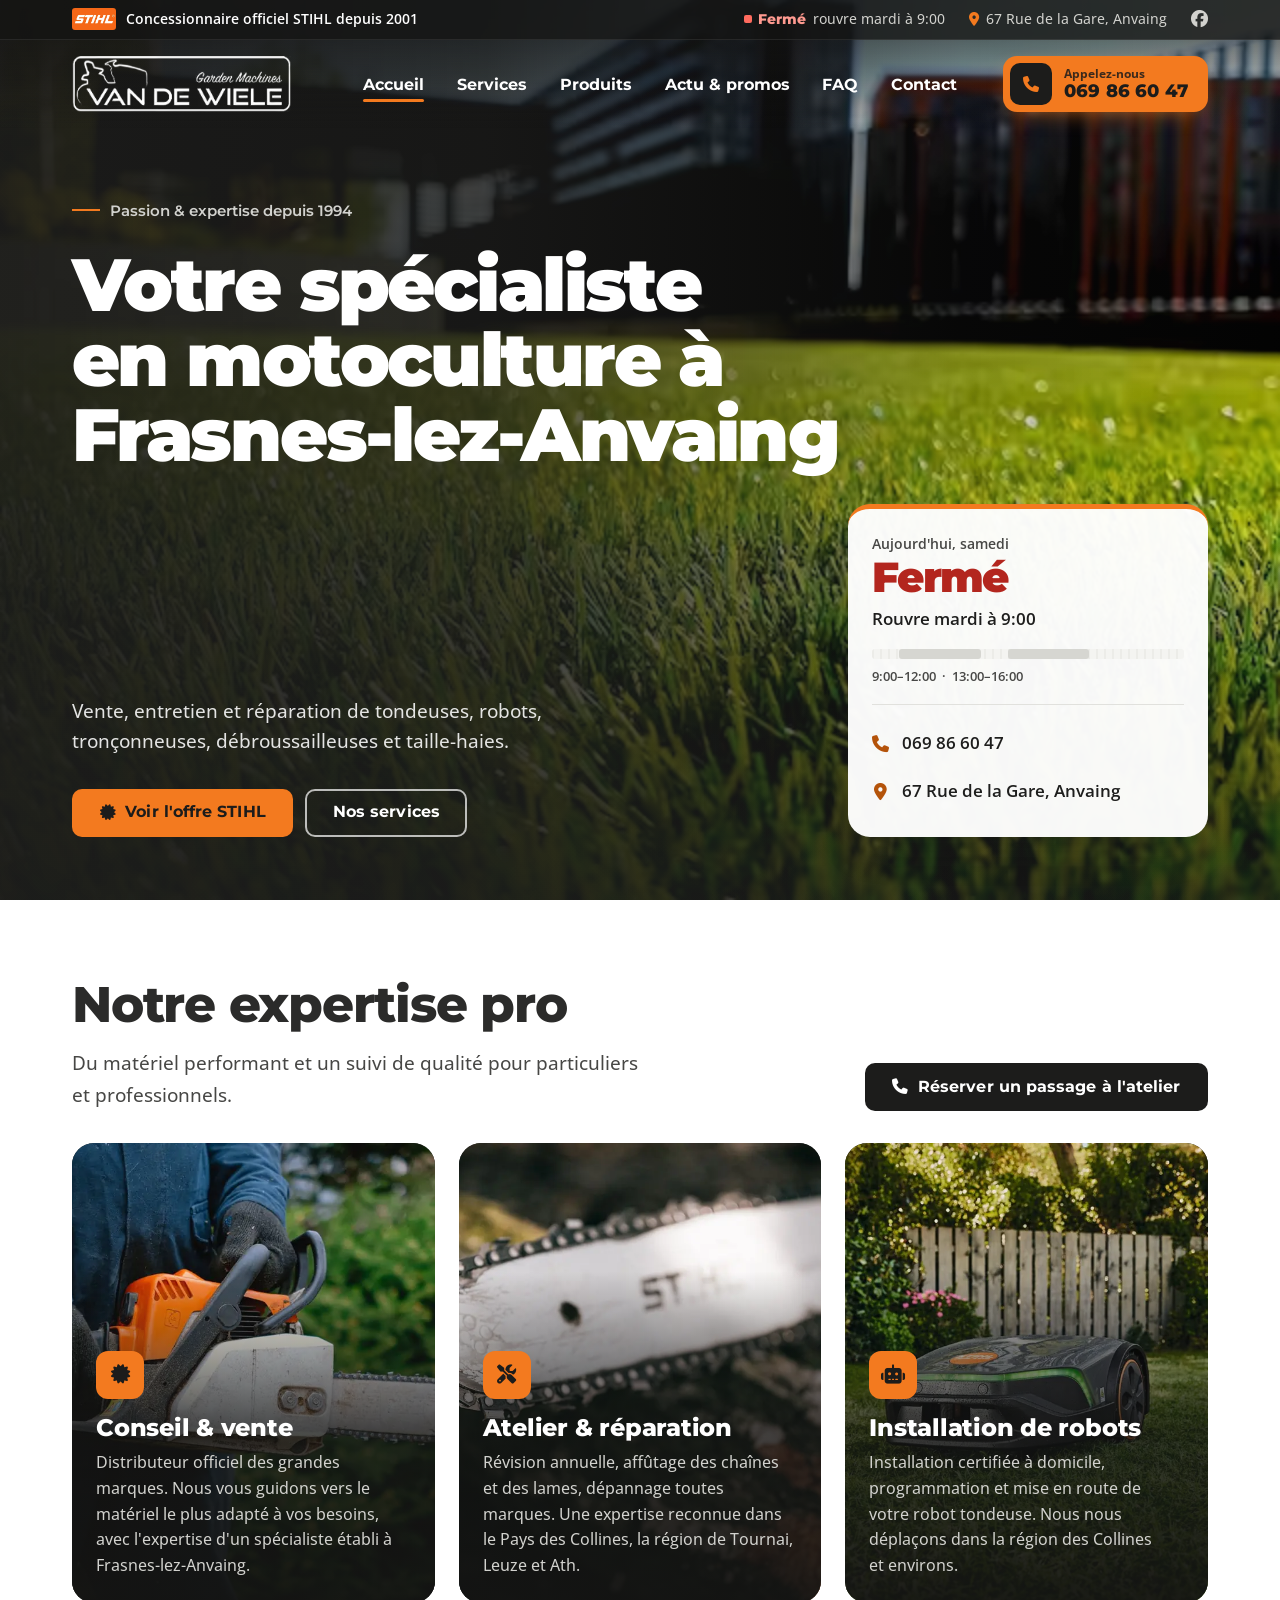
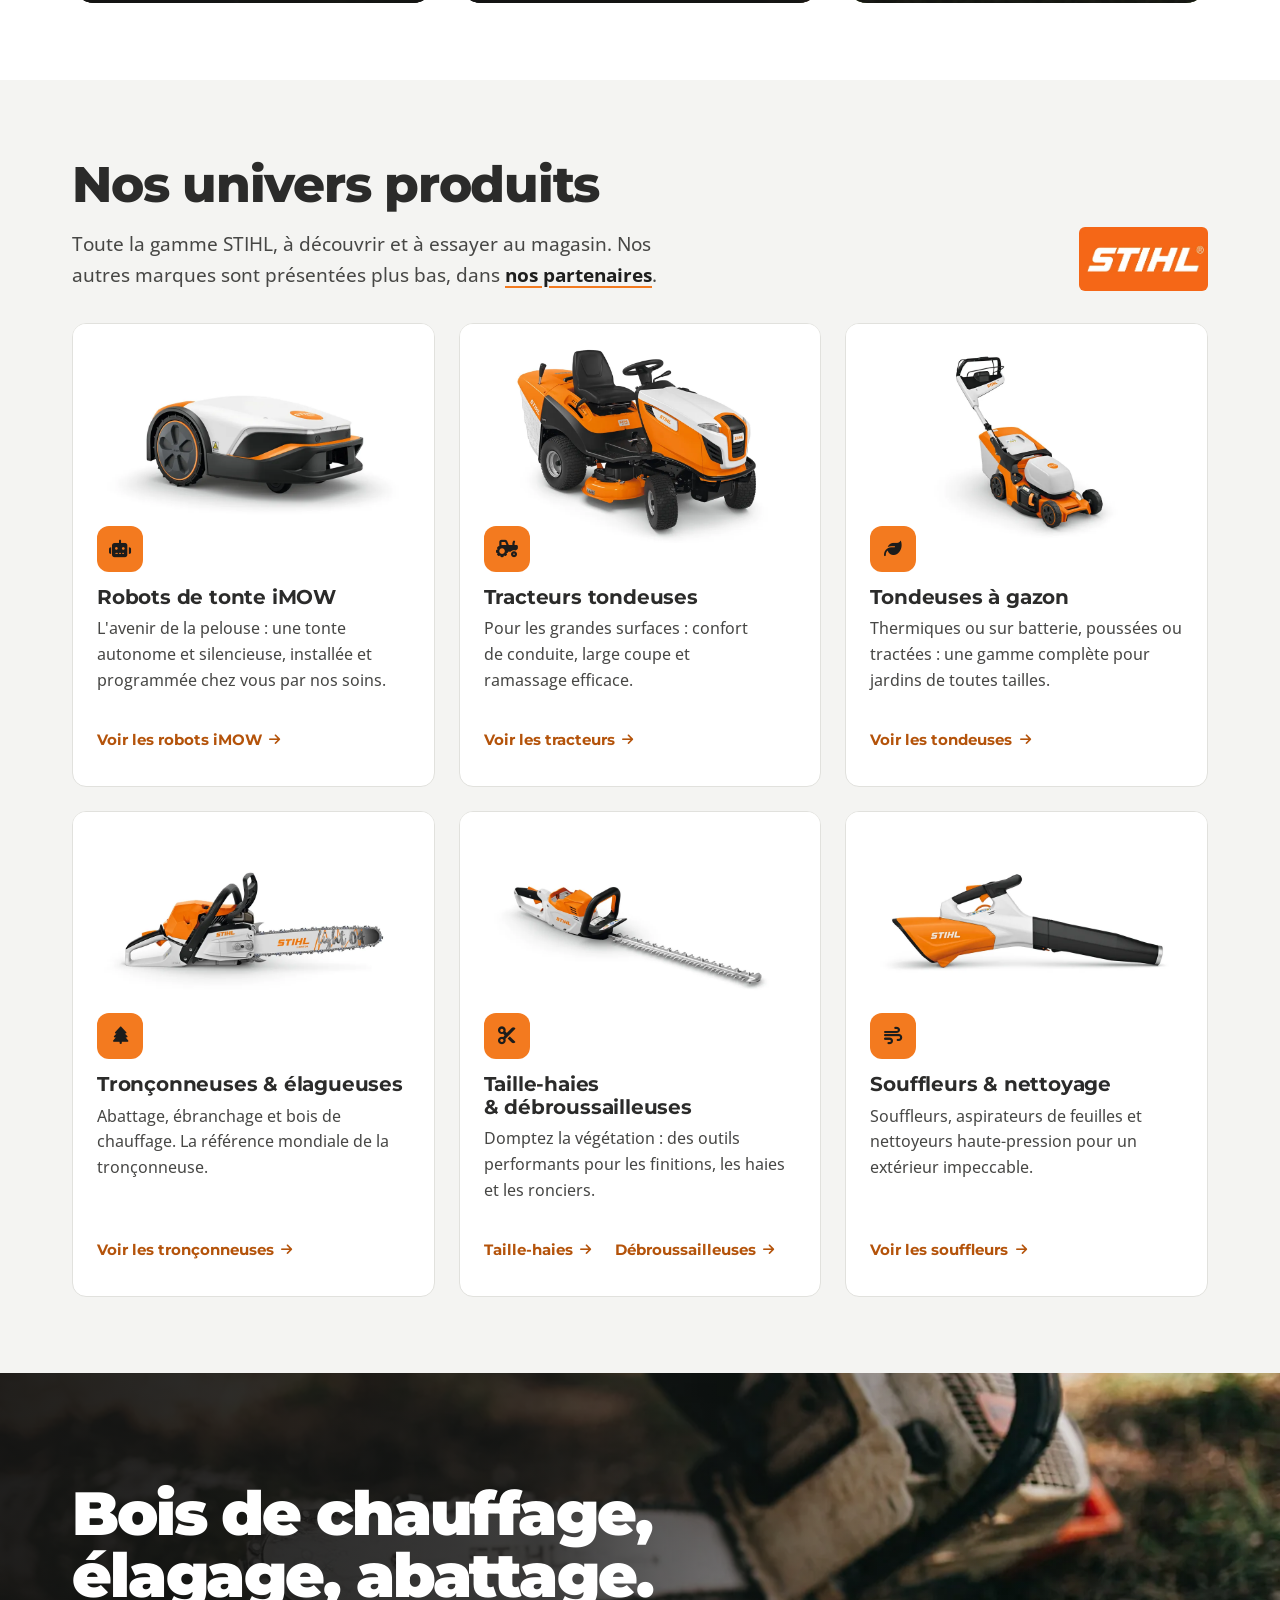
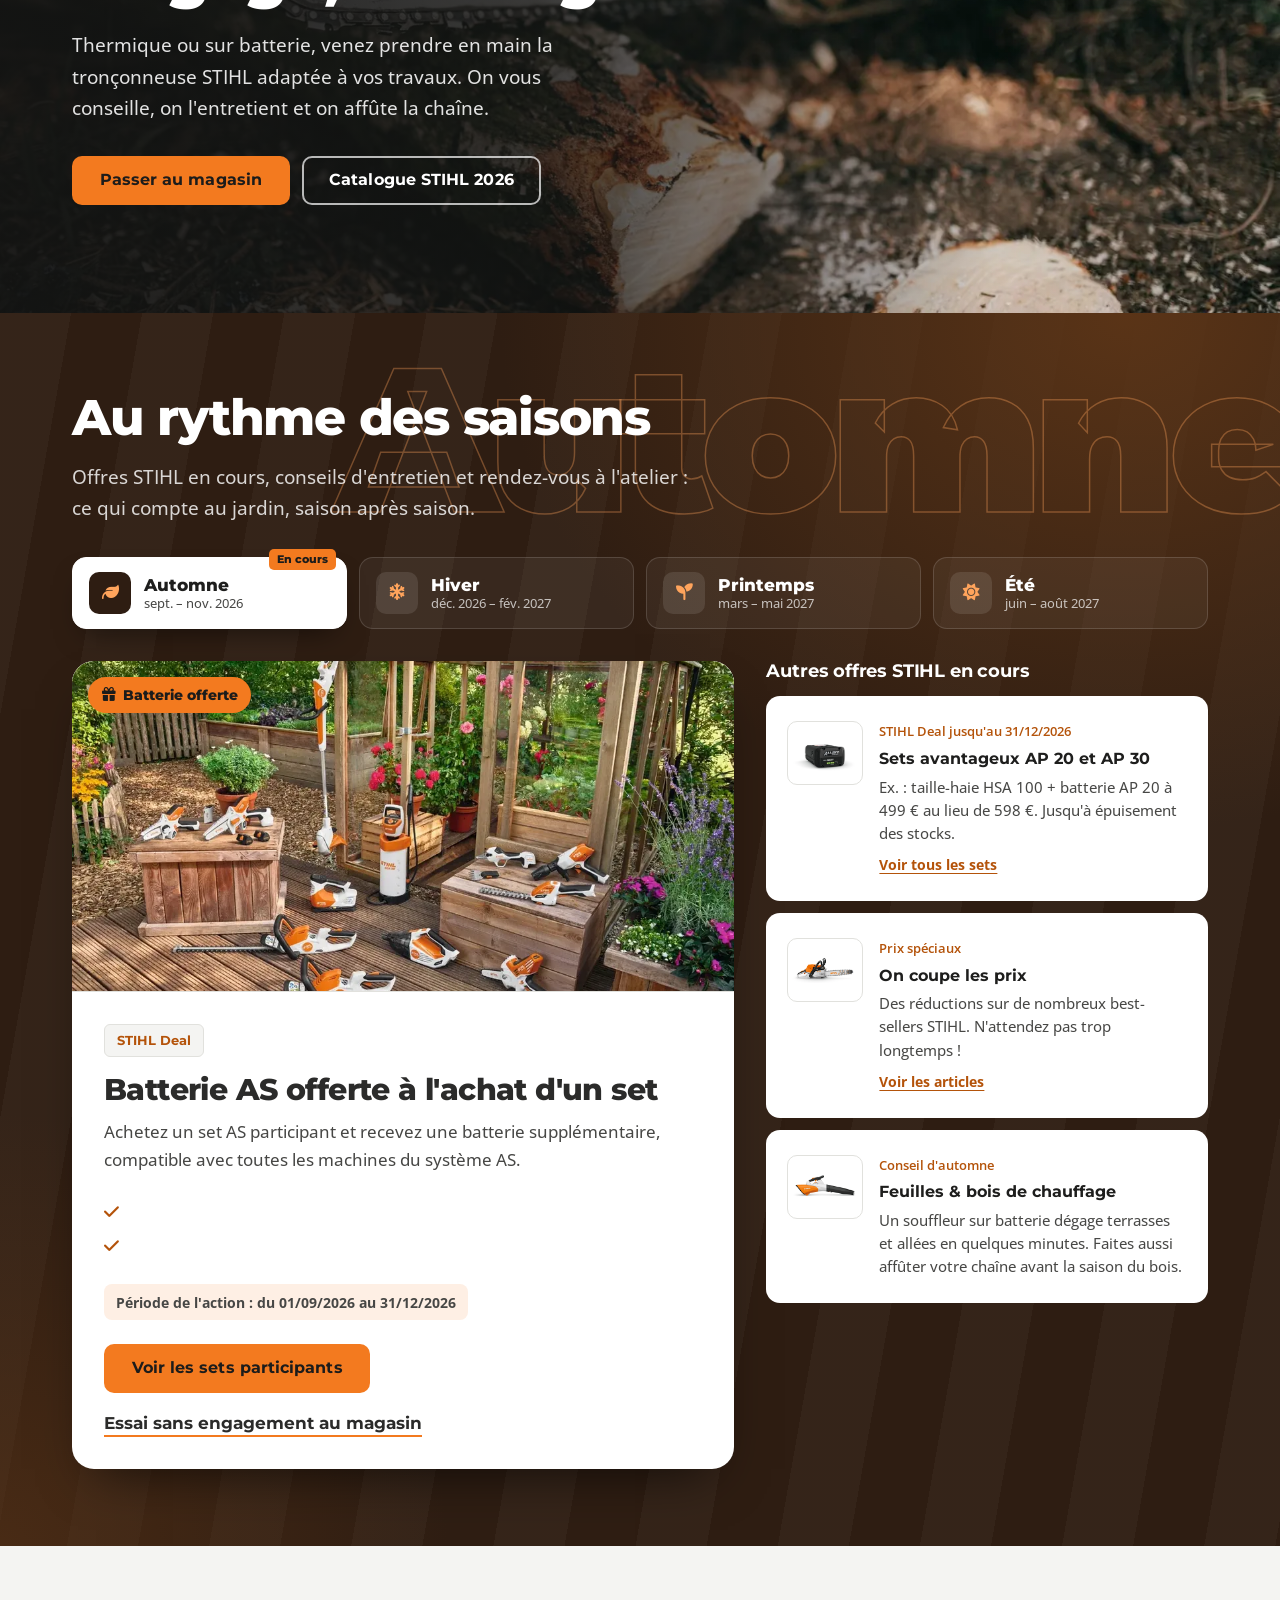
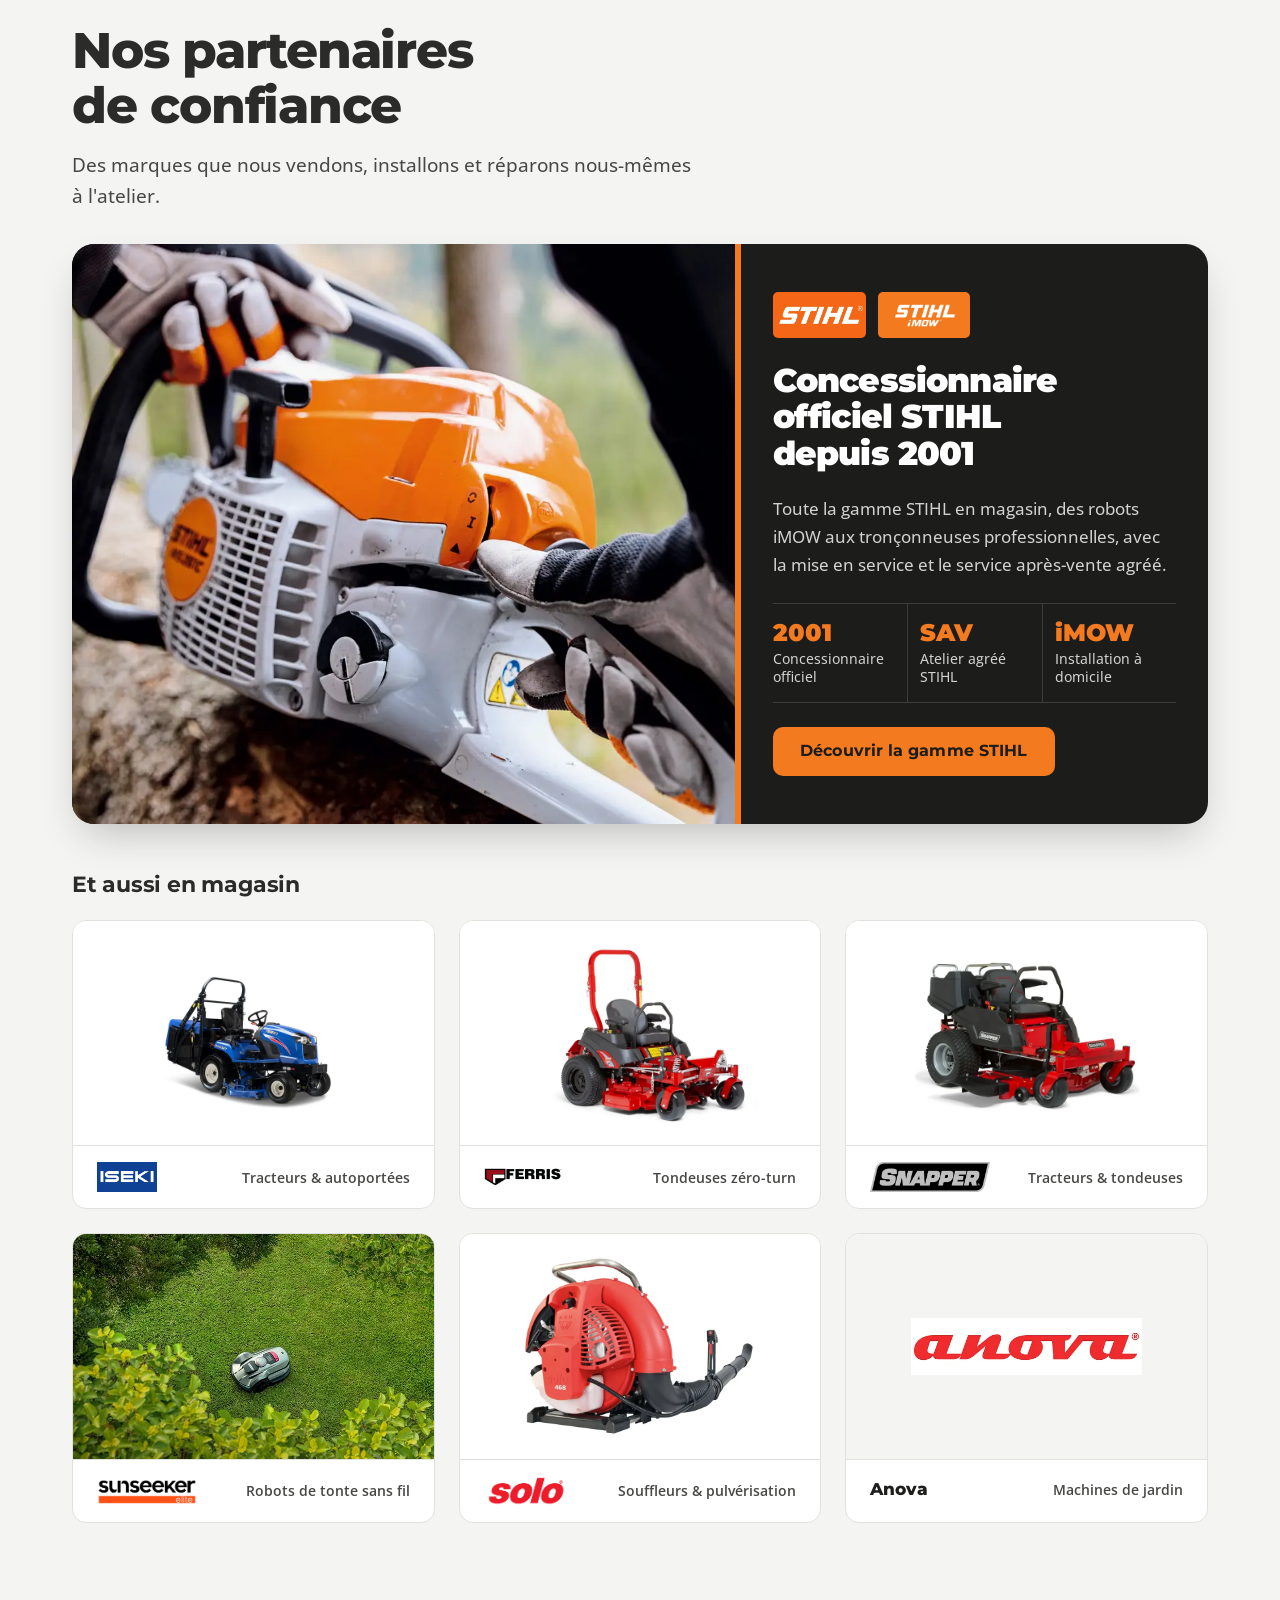
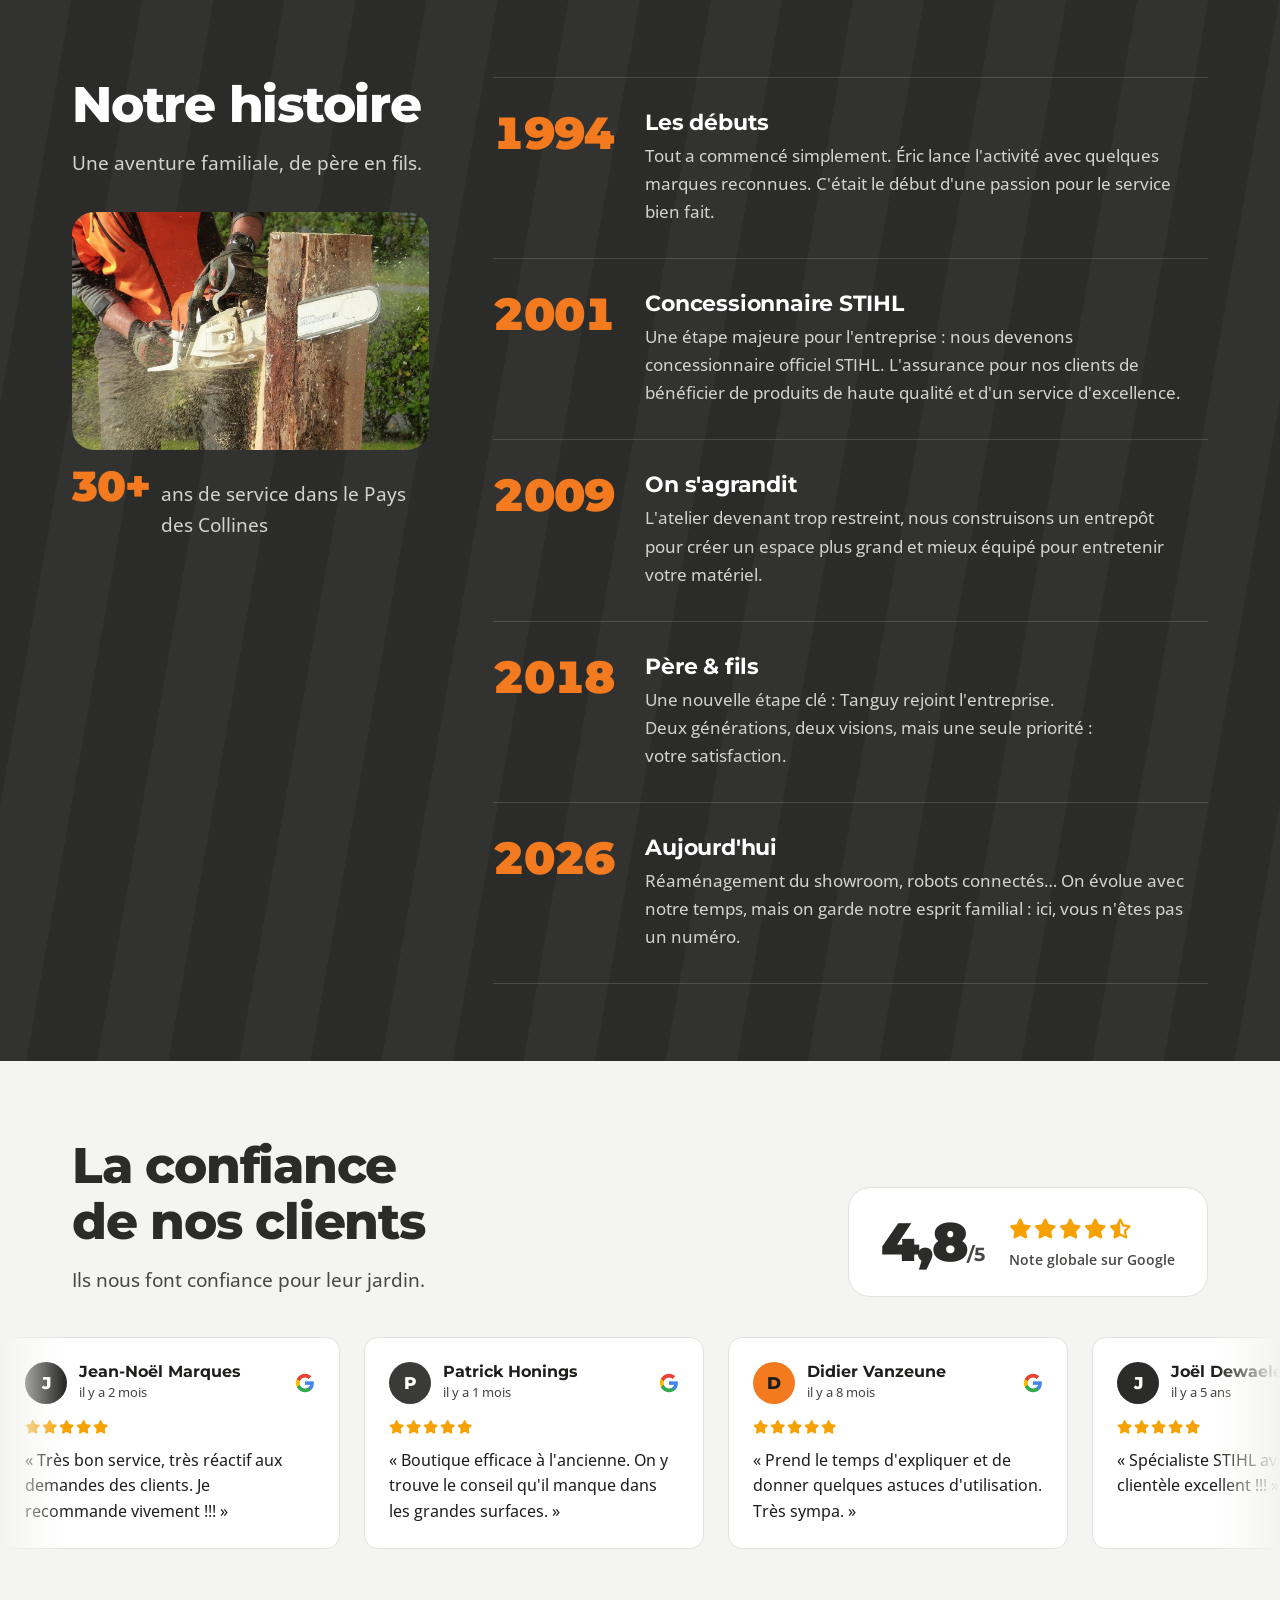
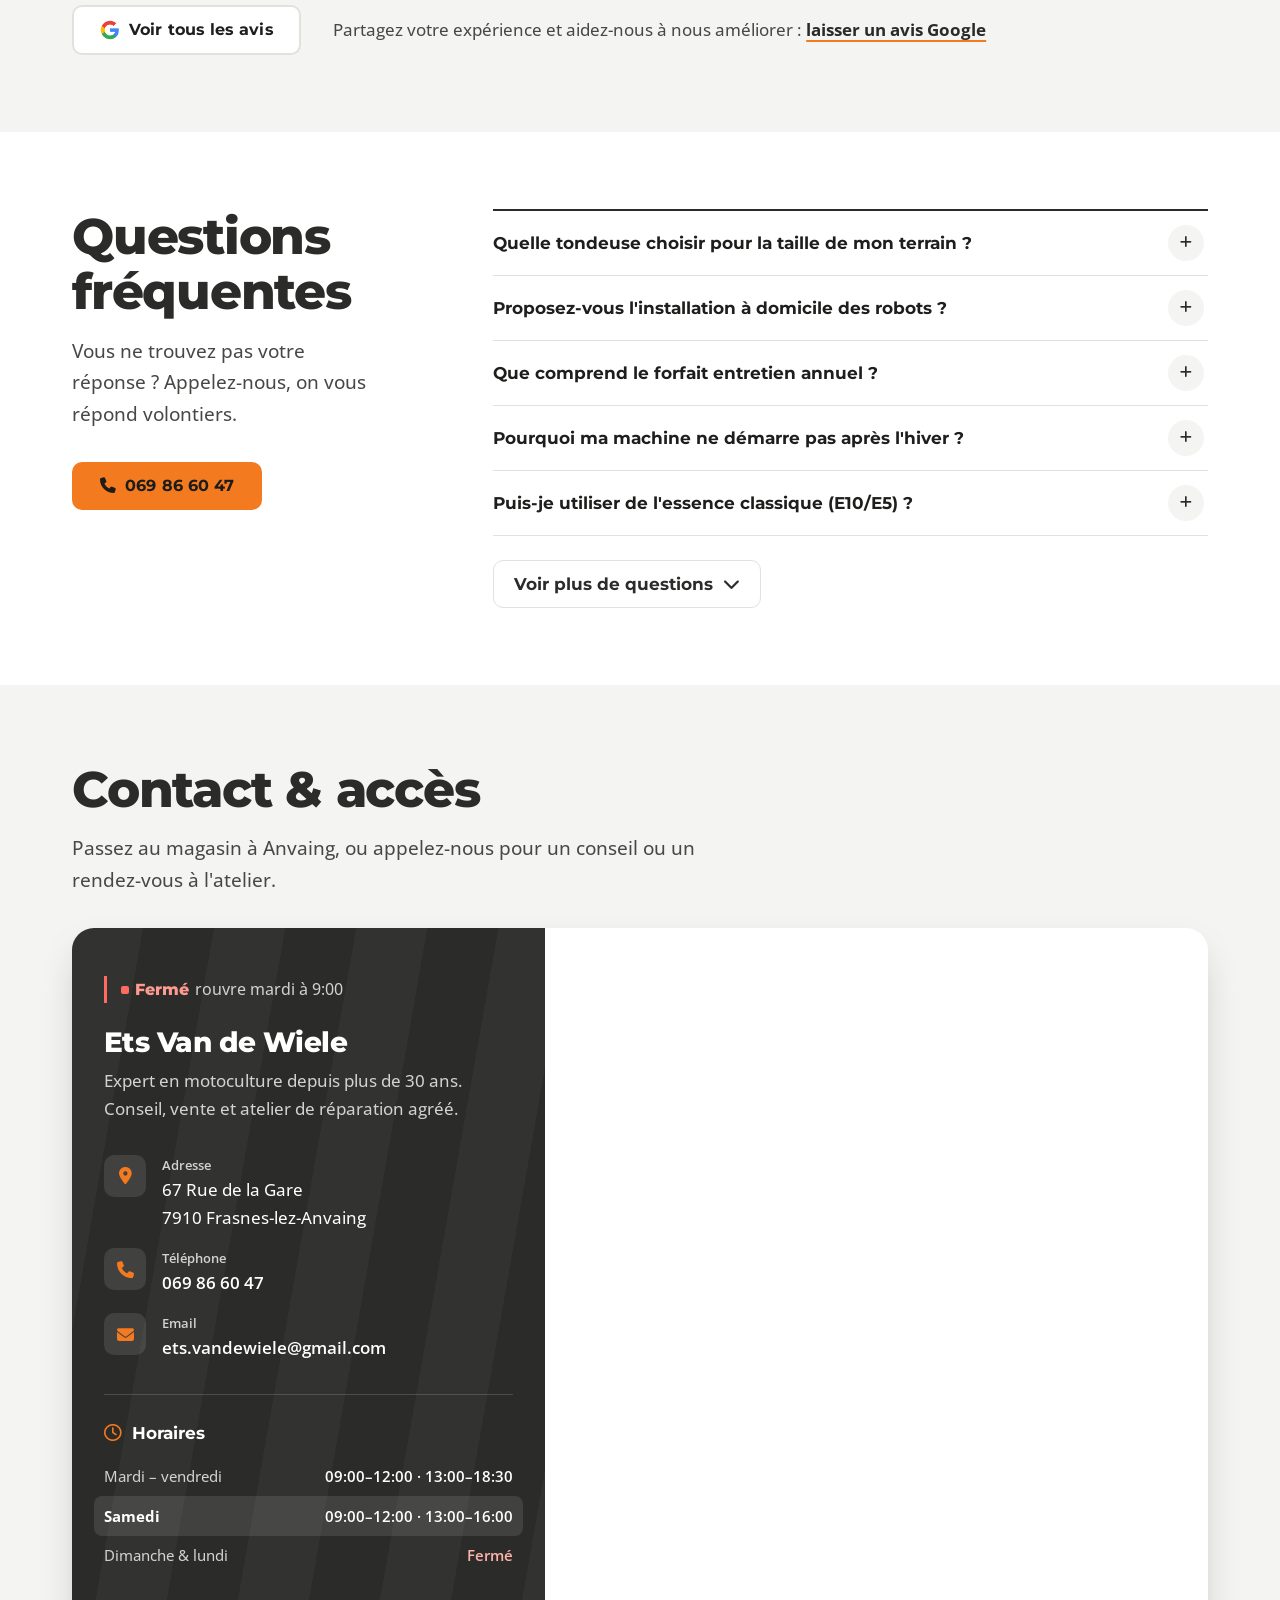
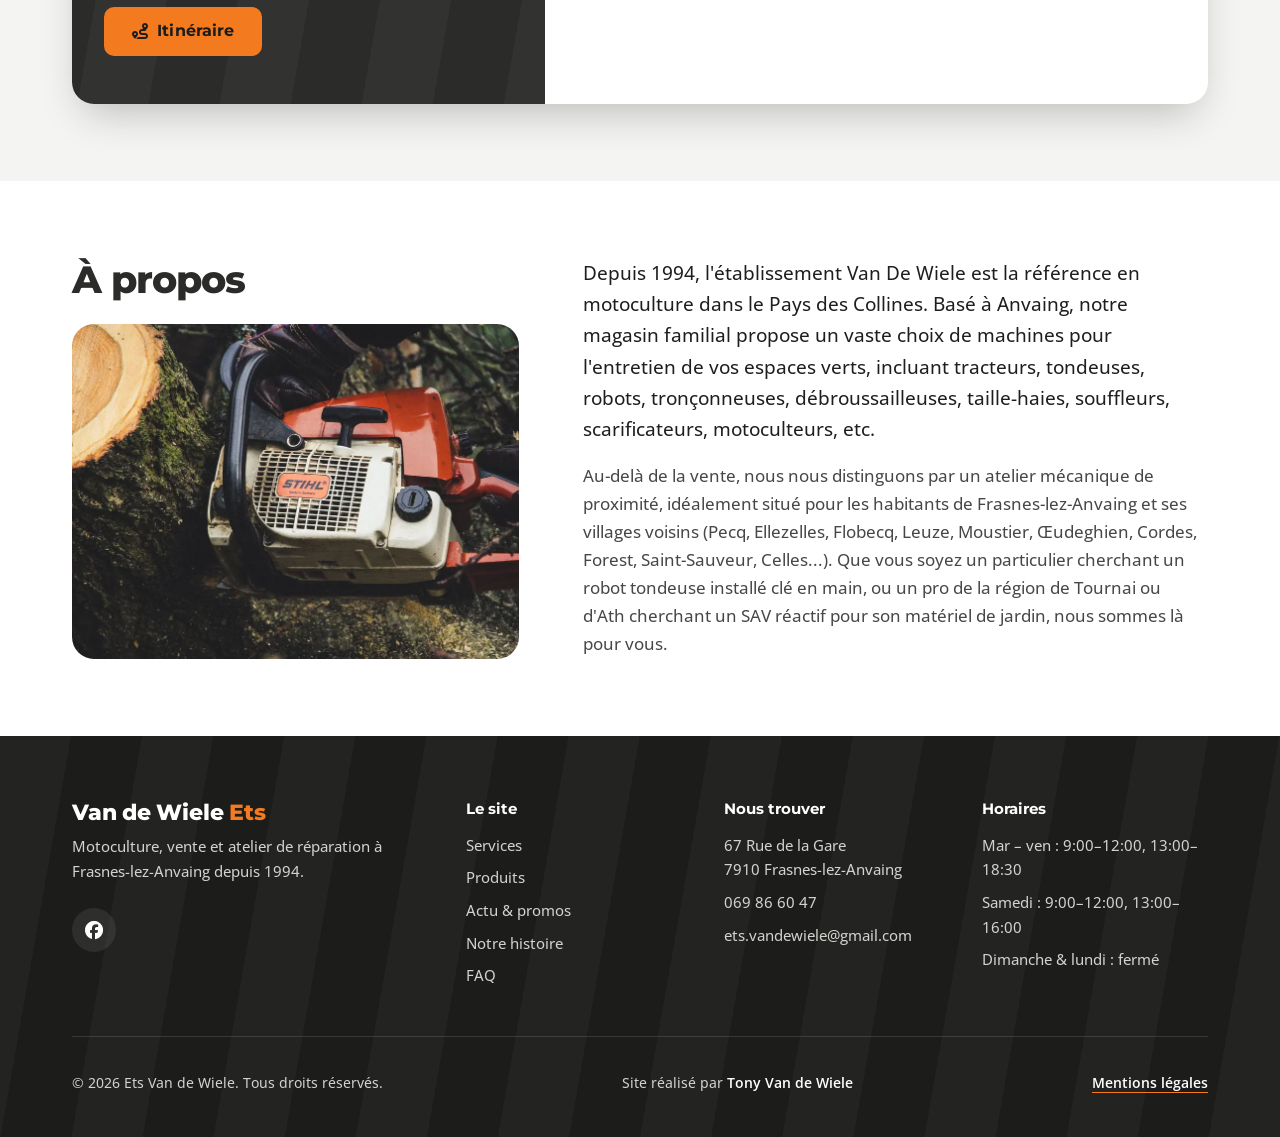
==== commit 43767ff9: "feat: enhance product section with new layout and seasonal promotion features; update JavaScript for" ====
--- a/index.html
+++ b/index.html
@@ -305,105 +305,96 @@
 
     <section id="produits" class="section products">
       <div class="container">
-        <div class="section-head reveal">
-          <h2>Nos univers produits</h2>
-          <p>Retrouvez toutes les gammes de nos partenaires via leurs catalogues officiels.</p>
+        <div class="products-head">
+          <div class="section-head reveal">
+            <h2>Nos univers produits</h2>
+            <p>Toute la gamme STIHL, à découvrir et à essayer au magasin. Nos autres marques sont présentées plus bas,
+              dans <a href="#partenaires" class="inline-link">nos partenaires</a>.</p>
+          </div>
+          <img class="products-stihl-logo" src="images/logo-stihl.webp" width="319" height="158"
+            alt="STIHL, concessionnaire officiel" loading="lazy">
         </div>
 
         <div class="category-grid">
 
           <article class="category-card">
             <div class="cat-media is-product">
-              <img src="images/robot-imow-studio.webp" width="900" height="600" alt="Robot tondeuse STIHL iMOW" loading="lazy" decoding="async">
+              <img src="images/robot-imow-studio.webp" width="900" height="600" alt="Robot tondeuse STIHL iMOW"
+                loading="lazy" decoding="async">
               <span class="cat-icon" aria-hidden="true"><i class="fas fa-robot"></i></span>
             </div>
-            <h3>Robots de tonte</h3>
-            <p>L'avenir de la pelouse. Du légendaire iMOW® aux technologies sans fil Sunseeker.</p>
-            <div class="brand-links">
-              <a href="https://www.stihl.be/fr" target="_blank" rel="noopener noreferrer" class="brand-chip"
-                style="--brand:#F47C00">STIHL</a>
-              <a href="https://sunseekerelite.be/" target="_blank" rel="noopener noreferrer" class="brand-chip"
-                style="--brand:#e35205">Sunseeker</a>
-            </div>
+            <h3>Robots de tonte iMOW</h3>
+            <p>L'avenir de la pelouse&nbsp;: une tonte autonome et silencieuse, installée et programmée chez vous par nos
+              soins.</p>
+            <a class="cat-link" href="https://www.stihl.be/fr/c/tondeuses-robots-98119" target="_blank"
+              rel="noopener noreferrer">Voir les robots iMOW <span class="sr-only">(nouvel onglet)</span></a>
           </article>
 
           <article class="category-card">
             <div class="cat-media is-product">
-              <img src="images/stihl-rt-5097.webp" width="900" height="660" alt="Tracteur tondeuse STIHL RT 5097" loading="lazy" decoding="async">
+              <img src="images/stihl-rt-5097.webp" width="900" height="660" alt="Tracteur tondeuse STIHL RT 5097"
+                loading="lazy" decoding="async">
               <span class="cat-icon" aria-hidden="true"><i class="fas fa-tractor"></i></span>
             </div>
-            <h3>Tracteurs &amp; riders</h3>
-            <p>Pour les grandes surfaces. De la nouvelle gamme STIHL aux tracteurs ISEKI et zéro-turn FERRIS.</p>
-            <div class="brand-links">
-              <a href="https://www.stihl.be/fr" target="_blank" rel="noopener noreferrer" class="brand-chip"
-                style="--brand:#F47C00">STIHL</a>
-              <a href="https://www.hh-garden.be/nl/brands/iseki/" target="_blank" rel="noopener noreferrer"
-                class="brand-chip" style="--brand:#005DAA">ISEKI</a>
-              <a href="https://www.hh-garden.be/nl/brands/ferris/" target="_blank" rel="noopener noreferrer"
-                class="brand-chip" style="--brand:#B41F24">Ferris</a>
-              <a href="https://www.hh-garden.be/fr/brands/snapper/" target="_blank" rel="noopener noreferrer"
-                class="brand-chip" style="--brand:#E2231A">Snapper</a>
-            </div>
+            <h3>Tracteurs tondeuses</h3>
+            <p>Pour les grandes surfaces&nbsp;: confort de conduite, large coupe et ramassage efficace.</p>
+            <a class="cat-link" href="https://www.stihl.be/fr/c/tracteurs-tondeuses-98215" target="_blank"
+              rel="noopener noreferrer">Voir les tracteurs <span class="sr-only">(nouvel onglet)</span></a>
           </article>
 
           <article class="category-card">
             <div class="cat-media is-product">
-              <img src="images/stihl-rma-448.webp" width="900" height="600" alt="Tondeuse à gazon sur batterie STIHL RMA 448" loading="lazy" decoding="async">
+              <img src="images/stihl-rma-448.webp" width="900" height="600"
+                alt="Tondeuse à gazon sur batterie STIHL RMA 448" loading="lazy" decoding="async">
               <span class="cat-icon" aria-hidden="true"><i class="fas fa-leaf"></i></span>
             </div>
             <h3>Tondeuses à gazon</h3>
-            <p>Tondeuses poussées ou tractées. Gammes complètes pour jardins de toutes tailles.</p>
-            <div class="brand-links">
-              <a href="https://www.stihl.be/fr" target="_blank" rel="noopener noreferrer" class="brand-chip"
-                style="--brand:#F47C00">STIHL</a>
-              <a href="https://www.hh-garden.be/nl/brands/iseki/" target="_blank" rel="noopener noreferrer"
-                class="brand-chip" style="--brand:#005DAA">ISEKI</a>
-              <a href="https://www.hh-garden.be/fr/brands/snapper/" target="_blank" rel="noopener noreferrer"
-                class="brand-chip" style="--brand:#E2231A">Snapper</a>
-            </div>
+            <p>Thermiques ou sur batterie, poussées ou tractées&nbsp;: une gamme complète pour jardins de toutes tailles.</p>
+            <a class="cat-link" href="https://www.stihl.be/fr/c/tondeuses-a-gazon-97983" target="_blank"
+              rel="noopener noreferrer">Voir les tondeuses <span class="sr-only">(nouvel onglet)</span></a>
           </article>
 
           <article class="category-card">
             <div class="cat-media is-product">
-              <img src="images/stihl-ms-300.webp" width="900" height="600" alt="Tronçonneuse thermique STIHL MS 300" loading="lazy" decoding="async">
+              <img src="images/stihl-ms-300.webp" width="900" height="600" alt="Tronçonneuse thermique STIHL MS 300"
+                loading="lazy" decoding="async">
               <span class="cat-icon" aria-hidden="true"><i class="fas fa-tree"></i></span>
             </div>
             <h3>Tronçonneuses &amp; élagueuses</h3>
-            <p>Abattage, ébranchage et bois de chauffage. La référence mondiale STIHL.</p>
-            <div class="brand-links">
-              <a href="https://www.stihl.be/fr" target="_blank" rel="noopener noreferrer" class="brand-chip"
-                style="--brand:#F47C00">STIHL</a>
-            </div>
+            <p>Abattage, ébranchage et bois de chauffage. La référence mondiale de la tronçonneuse.</p>
+            <a class="cat-link" href="https://www.stihl.be/fr/c/tronconneuses-135248" target="_blank"
+              rel="noopener noreferrer">Voir les tronçonneuses <span class="sr-only">(nouvel onglet)</span></a>
           </article>
 
           <article class="category-card">
             <div class="cat-media is-product">
-              <img src="images/stihl-hsa-60.webp" width="900" height="600" alt="Taille-haie sur batterie STIHL HSA 60" loading="lazy" decoding="async">
+              <img src="images/stihl-hsa-60.webp" width="900" height="600" alt="Taille-haie sur batterie STIHL HSA 60"
+                loading="lazy" decoding="async">
               <span class="cat-icon" aria-hidden="true"><i class="fas fa-scissors"></i></span>
             </div>
             <h3>Taille-haies &amp; débroussailleuses</h3>
-            <p>Domptez la végétation. Outils performants pour les finitions et les ronciers.</p>
-            <div class="brand-links">
-              <a href="https://www.stihl.be/fr" target="_blank" rel="noopener noreferrer" class="brand-chip"
-                style="--brand:#F47C00">Taille-haies STIHL</a>
-              <a href="https://www.stihl.be/fr" target="_blank" rel="noopener noreferrer" class="brand-chip"
-                style="--brand:#F47C00">Débroussailleuses STIHL</a>
+            <p>Domptez la végétation&nbsp;: des outils performants pour les finitions, les haies et les ronciers.</p>
+            <div class="cat-links">
+              <a class="cat-link" href="https://www.stihl.be/fr/c/taille-haies-taille-haies-sur-perche-135202"
+                target="_blank" rel="noopener noreferrer">Taille-haies <span class="sr-only">(nouvel
+                  onglet)</span></a>
+              <a class="cat-link"
+                href="https://www.stihl.be/fr/c/coupe-bordures-coupe-herbes-debroussailleuses-98236" target="_blank"
+                rel="noopener noreferrer">Débroussailleuses <span class="sr-only">(nouvel onglet)</span></a>
             </div>
           </article>
 
           <article class="category-card">
             <div class="cat-media is-product">
-              <img src="images/stihl-bga-200.webp" width="900" height="600" alt="Souffleur sur batterie STIHL BGA 200" loading="lazy" decoding="async">
+              <img src="images/stihl-bga-200.webp" width="900" height="600" alt="Souffleur sur batterie STIHL BGA 200"
+                loading="lazy" decoding="async">
               <span class="cat-icon" aria-hidden="true"><i class="fas fa-wind"></i></span>
             </div>
             <h3>Souffleurs &amp; nettoyage</h3>
-            <p>Souffleurs, nettoyeurs haute-pression et atomiseurs pour un extérieur impeccable.</p>
-            <div class="brand-links">
-              <a href="https://www.stihl.be/fr" target="_blank" rel="noopener noreferrer" class="brand-chip"
-                style="--brand:#F47C00">STIHL</a>
-              <a href="https://www.hh-garden.be/nl/brands/solo/" target="_blank" rel="noopener noreferrer"
-                class="brand-chip" style="--brand:#CC0000">Solo</a>
-            </div>
+            <p>Souffleurs, aspirateurs de feuilles et nettoyeurs haute-pression pour un extérieur impeccable.</p>
+            <a class="cat-link" href="https://www.stihl.be/fr/c/souffleurs-aspirateurs-de-feuilles-97976"
+              target="_blank" rel="noopener noreferrer">Voir les souffleurs <span class="sr-only">(nouvel
+                onglet)</span></a>
           </article>
 
         </div>
@@ -427,27 +418,49 @@
       </div>
     </section>
 
-    <section id="actu" class="section promo">
+    <section id="actu" class="section promo" data-season="autumn" aria-labelledby="promo-title">
+      <p class="season-ghost" id="season-ghost" aria-hidden="true">Automne</p>
       <div class="container">
-        <div class="section-head reveal">
-          <h2>Le Mag' du jardin</h2>
-          <p>Les offres STIHL du moment et nos conseils de saison pour un jardin impeccable.</p>
-        </div>
-
-        <div class="season-tabs" role="tablist" aria-label="Saisons">
+        <div class="promo-head reveal">
+          <h2 id="promo-title">Au rythme des saisons</h2>
+          <p>Offres STIHL en cours, conseils d'entretien et rendez-vous à l'atelier&nbsp;: ce qui compte au jardin,
+            saison après saison.</p>
+        </div>
+
+        <div class="season-tabs" role="tablist" aria-label="Choisir une saison">
           <button class="tab-btn active" role="tab" id="tab-autumn" aria-selected="true" aria-controls="season-autumn"
-            data-season="autumn">
-            <i class="fas fa-leaf" aria-hidden="true"></i> Automne 2026 <span class="status-dot-pulse"
-              aria-hidden="true"></span>
+            data-season="autumn" data-label="Automne">
+            <span class="tab-icon" aria-hidden="true"><i class="fas fa-leaf"></i></span>
+            <span class="tab-text">
+              <span class="tab-name">Automne</span>
+              <span class="tab-months">sept. – nov. 2026</span>
+            </span>
+            <span class="tab-now">En cours</span>
           </button>
           <button class="tab-btn" role="tab" id="tab-winter" aria-selected="false" aria-controls="season-winter"
-            tabindex="-1" data-season="winter"><i class="fas fa-snowflake" aria-hidden="true"></i> Hiver
-            2027</button>
+            tabindex="-1" data-season="winter" data-label="Hiver">
+            <span class="tab-icon" aria-hidden="true"><i class="fas fa-snowflake"></i></span>
+            <span class="tab-text">
+              <span class="tab-name">Hiver</span>
+              <span class="tab-months">déc. 2026 – fév. 2027</span>
+            </span>
+          </button>
           <button class="tab-btn" role="tab" id="tab-spring" aria-selected="false" aria-controls="season-spring"
-            tabindex="-1" data-season="spring"><i class="fas fa-seedling" aria-hidden="true"></i> Printemps
-            2027</button>
+            tabindex="-1" data-season="spring" data-label="Printemps">
+            <span class="tab-icon" aria-hidden="true"><i class="fas fa-seedling"></i></span>
+            <span class="tab-text">
+              <span class="tab-name">Printemps</span>
+              <span class="tab-months">mars – mai 2027</span>
+            </span>
+          </button>
           <button class="tab-btn" role="tab" id="tab-summer" aria-selected="false" aria-controls="season-summer"
-            tabindex="-1" data-season="summer"><i class="fas fa-sun" aria-hidden="true"></i> Été 2027</button>
+            tabindex="-1" data-season="summer" data-label="Été">
+            <span class="tab-icon" aria-hidden="true"><i class="fas fa-sun"></i></span>
+            <span class="tab-text">
+              <span class="tab-name">Été</span>
+              <span class="tab-months">juin – août 2027</span>
+            </span>
+          </button>
         </div>
 
         <!-- AUTOMNE 2026 : offres STIHL en cours -->
@@ -760,6 +773,7 @@
         <h3 class="brands-subtitle">Et aussi en magasin</h3>
         <ul class="partner-grid">
           <li class="partner-card">
+            <a class="partner-link" href="https://www.hh-garden.be/fr/brands/iseki/" target="_blank" rel="noopener noreferrer">
             <div class="partner-media"><img src="images/partenaire-iseki.webp" width="700" height="448"
                 alt="Tondeuse autoportée ISEKI SXG" loading="lazy" decoding="async"></div>
             <div class="partner-body">
@@ -767,8 +781,11 @@
                 loading="lazy">
               <span>Tracteurs &amp; autoportées</span>
             </div>
+              <span class="sr-only">(nouvel onglet)</span>
+            </a>
           </li>
           <li class="partner-card">
+            <a class="partner-link" href="https://www.hh-garden.be/nl/brands/ferris/" target="_blank" rel="noopener noreferrer">
             <div class="partner-media"><img src="images/partenaire-ferris.webp" width="700" height="448"
                 alt="Tondeuse zéro-turn Ferris ISX 800" loading="lazy" decoding="async"></div>
             <div class="partner-body">
@@ -776,8 +793,11 @@
                 loading="lazy">
               <span>Tondeuses zéro-turn</span>
             </div>
+              <span class="sr-only">(nouvel onglet)</span>
+            </a>
           </li>
           <li class="partner-card">
+            <a class="partner-link" href="https://www.hh-garden.be/fr/brands/snapper/" target="_blank" rel="noopener noreferrer">
             <div class="partner-media"><img src="images/partenaire-snapper.webp" width="700" height="448"
                 alt="Tondeuse zéro-turn Snapper ZTX 350" loading="lazy" decoding="async"></div>
             <div class="partner-body">
@@ -785,8 +805,11 @@
                 loading="lazy">
               <span>Tracteurs &amp; tondeuses</span>
             </div>
+              <span class="sr-only">(nouvel onglet)</span>
+            </a>
           </li>
           <li class="partner-card">
+            <a class="partner-link" href="https://sunseekerelite.be/" target="_blank" rel="noopener noreferrer">
             <div class="partner-media is-photo"><img src="images/partenaire-sunseeker.webp" width="700" height="700"
                 alt="Robot tondeuse Sunseeker sur une pelouse, vu du dessus" loading="lazy" decoding="async"></div>
             <div class="partner-body">
@@ -794,8 +817,11 @@
                 loading="lazy">
               <span>Robots de tonte sans fil</span>
             </div>
+              <span class="sr-only">(nouvel onglet)</span>
+            </a>
           </li>
           <li class="partner-card">
+            <a class="partner-link" href="https://www.hh-garden.be/nl/brands/solo/" target="_blank" rel="noopener noreferrer">
             <div class="partner-media"><img src="images/partenaire-solo.webp" width="700" height="536"
                 alt="Souffleur à dos Solo 468" loading="lazy" decoding="async"></div>
             <div class="partner-body">
@@ -803,6 +829,8 @@
                 loading="lazy">
               <span>Souffleurs &amp; pulvérisation</span>
             </div>
+              <span class="sr-only">(nouvel onglet)</span>
+            </a>
           </li>
           <li class="partner-card">
             <div class="partner-media is-logo"><img src="images/logo-anova.webp" width="448" height="112" alt="Anova"
--- a/css/style.css
+++ b/css/style.css
@@ -1162,50 +1162,74 @@
   margin-bottom: var(--space-3);
 }
 
-.brand-links {
+/* En-tête de la section produits : titre + logo STIHL */
+.products-head {
+  display: flex;
+  align-items: flex-end;
+  justify-content: space-between;
+  gap: var(--space-4);
+  margin-bottom: var(--space-4);
+}
+
+.products-head .section-head {
+  margin-bottom: 0;
+}
+
+.products-stihl-logo {
+  flex-shrink: 0;
+  height: 64px;
+  width: auto;
+  border-radius: 6px;
+}
+
+.inline-link {
+  font-weight: 700;
+  color: var(--ink);
+  text-decoration-color: var(--orange);
+  text-decoration-thickness: 2px;
+  text-underline-offset: 4px;
+}
+
+/* Lien vers la gamme STIHL, en bas de chaque carte */
+.cat-links {
   display: flex;
   flex-wrap: wrap;
-  gap: 0.5rem;
+  gap: 0.25rem var(--space-3);
   margin-top: auto;
 }
 
-/* Pastille de marque : point de couleur de la marque, texte neutre */
-.brand-chip {
+.cat-link {
   display: inline-flex;
   align-items: center;
-  gap: 0.5rem;
-  min-height: 40px;
-  padding: 0 0.9rem;
-  border: 1px solid var(--line);
-  border-radius: 999px;
-  background: var(--paper);
+  gap: 0.45rem;
+  min-height: 44px;
+  margin-top: auto;
   font-family: var(--font-display);
-  font-size: 0.85rem;
   font-weight: 700;
-  color: var(--ink);
+  font-size: 0.95rem;
+  color: var(--orange-ink);
   text-decoration: none;
-  transition: border-color var(--dur-fast) ease, background-color var(--dur-fast) ease;
-}
-
-.brand-chip::before {
-  content: '';
-  width: 9px;
-  height: 9px;
-  border-radius: 50%;
-  background: var(--brand, var(--green));
-}
-
-.brand-chip::after {
-  content: '\f35d';
+}
+
+.cat-links .cat-link {
+  margin-top: 0;
+}
+
+.cat-link::after {
+  content: '\f061';
   font-family: 'Font Awesome 6 Free';
   font-weight: 900;
-  font-size: 0.65rem;
-  color: var(--ink-muted);
-}
-
-.brand-chip:hover {
-  border-color: var(--brand, var(--green));
-  background: var(--surface);
+  font-size: 0.8rem;
+  transition: transform var(--dur-fast) ease;
+}
+
+.cat-link:hover {
+  text-decoration: underline;
+  text-underline-offset: 4px;
+}
+
+.cat-link:hover::after {
+  transform: translateX(3px);
 }
 
 .catalog-band {
@@ -1235,13 +1259,72 @@
   flex-shrink: 0;
 }
 
-/* 9. LE MAG' DU JARDIN (saisons)
+/* 9. AU RYTHME DES SAISONS
    ========================================================================== */
+
+/* Ambiance de la section : change avec la saison sélectionnée (attribut data-season) */
 .promo {
-  background: var(--surface);
-}
-
-/* Couleur d'accent par saison (l'automne = orange STIHL, saison des offres) */
+  --s-bg: #2E1D12;
+  --s-glow: #5A3417;
+  --s-accent: #FFA45C;
+  position: relative;
+  isolation: isolate;
+  overflow: hidden;
+  color: var(--on-dark);
+  background-color: var(--s-bg);
+  transition: background-color 500ms ease;
+}
+
+.promo::before {
+  /* halo coloré + bandes de tonte, au-dessus du fond, sous le contenu */
+  content: '';
+  position: absolute;
+  inset: 0;
+  z-index: -1;
+  background:
+    radial-gradient(ellipse 70% 60% at 88% 0%, var(--s-glow), transparent 70%),
+    radial-gradient(ellipse 50% 50% at 0% 100%, color-mix(in srgb, var(--s-glow) 60%, transparent), transparent 70%),
+    var(--mow-stripes);
+  transition: opacity 500ms ease;
+}
+
+.promo[data-season="winter"] {
+  --s-bg: #0F2233;
+  --s-glow: #1F4A6E;
+  --s-accent: #8FD0F5;
+}
+
+.promo[data-season="spring"] {
+  --s-bg: #142B19;
+  --s-glow: #2C5E2E;
+  --s-accent: #A6DD73;
+}
+
+.promo[data-season="summer"] {
+  --s-bg: #2F2408;
+  --s-glow: #6B4E0C;
+  --s-accent: #FFD25A;
+}
+
+/* Nom de la saison en très grand, détouré, en arrière-plan */
+.season-ghost {
+  position: absolute;
+  top: clamp(1rem, 3vw, 2.5rem);
+  right: -0.06em;
+  z-index: -1;
+  font-family: var(--font-display);
+  font-weight: 900;
+  font-size: clamp(5rem, 16vw, 15rem);
+  line-height: 0.85;
+  letter-spacing: -0.05em;
+  color: transparent;
+  -webkit-text-stroke: 1.5px color-mix(in srgb, var(--s-accent) 35%, transparent);
+  pointer-events: none;
+  user-select: none;
+  white-space: nowrap;
+}
+
+/* Couleur d'accent des cartes, par saison (lisible sur fond blanc) */
 .season-autumn {
   --season: #F37A1F;
   --season-ink: #B4530A;
@@ -1262,46 +1345,126 @@
   --season-ink: #8E5C00;
 }
 
+.promo-head {
+  max-width: 40rem;
+  margin-bottom: var(--space-4);
+}
+
+.promo-head h2 {
+  color: var(--on-dark);
+}
+
+.promo-head p {
+  margin-top: var(--space-2);
+  font-size: var(--fs-lg);
+  color: rgba(255, 255, 255, 0.82);
+}
+
+/* Sélecteur de saisons : 4 grandes cartes */
 .season-tabs {
-  display: inline-flex;
-  flex-wrap: wrap;
-  gap: 0.35rem;
+  display: grid;
+  grid-template-columns: repeat(4, minmax(0, 1fr));
+  gap: 0.75rem;
   margin-bottom: var(--space-4);
-  padding: 0.35rem;
-  border-radius: 14px;
-  background: var(--paper);
-  border: 1px solid var(--line);
 }
 
 .tab-btn {
-  display: inline-flex;
+  position: relative;
+  display: flex;
   align-items: center;
-  gap: 0.55rem;
-  min-height: 44px;
-  padding: 0 1.1rem;
+  gap: 0.8rem;
+  min-height: 72px;
+  padding: 0.75rem 1rem;
+  border-radius: var(--r-md);
+  border: 1px solid rgba(255, 255, 255, 0.14);
+  background: rgba(255, 255, 255, 0.05);
+  color: var(--on-dark);
+  text-align: left;
+  transition: background-color var(--dur-fast) ease, border-color var(--dur-fast) ease,
+    transform var(--dur-fast) ease;
+}
+
+.tab-btn:hover {
+  background: rgba(255, 255, 255, 0.1);
+  border-color: rgba(255, 255, 255, 0.28);
+}
+
+.tab-icon {
+  display: grid;
+  place-items: center;
+  flex-shrink: 0;
+  width: 42px;
+  height: 42px;
   border-radius: 10px;
+  background: rgba(255, 255, 255, 0.1);
+  color: var(--s-accent);
+  font-size: 1.05rem;
+  transition: background-color var(--dur-fast) ease, color var(--dur-fast) ease;
+}
+
+.tab-text {
+  display: flex;
+  flex-direction: column;
+  min-width: 0;
+  line-height: 1.25;
+}
+
+.tab-name {
   font-family: var(--font-display);
-  font-weight: 600;
-  font-size: 0.92rem;
-  color: var(--ink-muted);
-  transition: background-color var(--dur-fast) ease, color var(--dur-fast) ease;
-}
-
-.tab-btn:hover {
-  color: var(--ink);
+  font-weight: 800;
+  font-size: 1.08rem;
+}
+
+.tab-months {
+  font-size: 0.8rem;
+  color: rgba(255, 255, 255, 0.7);
+}
+
+.tab-now {
+  position: absolute;
+  top: -9px;
+  right: 10px;
+  padding: 0.1rem 0.5rem;
+  border-radius: 5px;
+  background: var(--orange);
+  color: var(--char-deep);
+  font-family: var(--font-display);
+  font-size: 0.7rem;
+  font-weight: 800;
 }
 
 .tab-btn.active {
   background: var(--surface);
-  color: var(--char);
-  box-shadow: var(--shadow-1);
-}
-
-.status-dot-pulse {
-  width: 8px;
-  height: 8px;
-  border-radius: 50%;
-  background: var(--orange);
+  border-color: var(--surface);
+  color: var(--ink);
+  box-shadow: 0 14px 30px -14px rgba(0, 0, 0, 0.6);
+}
+
+.tab-btn.active .tab-icon {
+  background: var(--s-bg);
+  color: var(--s-accent);
+}
+
+.tab-btn.active .tab-months {
+  color: var(--ink-muted);
+}
+
+/* Titre de la colonne d'actus, sur fond sombre */
+.promo .sidebar-title {
+  color: var(--on-dark);
+}
+
+.promo .actu-main-card {
+  border: 0;
+  box-shadow: 0 24px 50px -24px rgba(0, 0, 0, 0.7);
+}
+
+.promo .news-item {
+  border-color: transparent;
+}
+
+.promo a.news-item:hover {
+  border-color: var(--season);
 }
 
 .season-content {
@@ -1654,6 +1817,28 @@
   border-radius: var(--r-md);
   background: var(--surface);
   border: 1px solid var(--line);
+  transition: border-color var(--dur-fast) ease, box-shadow var(--dur-fast) ease;
+}
+
+.partner-link {
+  display: flex;
+  flex-direction: column;
+  height: 100%;
+  color: inherit;
+  text-decoration: none;
+}
+
+.partner-card:has(.partner-link):hover {
+  border-color: var(--orange);
+  box-shadow: var(--shadow-1);
+}
+
+.partner-media img {
+  transition: transform 500ms var(--ease-out);
+}
+
+.partner-link:hover .partner-media img {
+  transform: scale(1.04);
 }
 
 .partner-media {
@@ -2707,12 +2892,17 @@
     grid-row: auto;
   }
 
-  .brands-layout {
+  .stihl-feature {
     grid-template-columns: minmax(0, 1fr);
   }
 
-  .brand-feature {
-    min-height: 320px;
+  .stihl-feature-media {
+    min-height: 0;
+    aspect-ratio: 16 / 10;
+  }
+
+  .partner-grid {
+    grid-template-columns: repeat(2, minmax(0, 1fr));
   }
 
   .service-cards {
@@ -2824,21 +3014,67 @@
     grid-template-columns: minmax(0, 1fr);
   }
 
-  .brand-grid {
+  .partner-grid {
     grid-template-columns: repeat(2, minmax(0, 1fr));
     gap: 0.75rem;
   }
 
-  .brand-tile {
-    padding: var(--space-3) var(--space-2) var(--space-2);
-  }
-
-  .brand-tile img {
-    height: 40px;
-  }
-
-  .brand-feature-logos img {
-    height: 52px;
+  .partner-body {
+    flex-direction: column;
+    align-items: flex-start;
+    gap: 0.35rem;
+    padding: 0.75rem;
+  }
+
+  .partner-body span {
+    text-align: left;
+    font-size: 0.8rem;
+  }
+
+  .partner-logo {
+    height: 24px;
+    max-width: 100%;
+  }
+
+  .stihl-feature-body {
+    padding: var(--space-4) var(--space-3);
+    border-left: 0;
+    border-top: 6px solid var(--orange);
+  }
+
+  .stihl-facts {
+    grid-template-columns: minmax(0, 1fr);
+  }
+
+  .stihl-facts div,
+  .stihl-facts div+div {
+    display: flex;
+    align-items: baseline;
+    gap: 0.75rem;
+    padding: 0.6rem 0;
+    border-left: 0;
+  }
+
+  .stihl-facts div+div {
+    border-top: 1px solid rgba(255, 255, 255, 0.14);
+  }
+
+  .stihl-facts dt {
+    min-width: 3.6rem;
+    font-size: 1.2rem;
+  }
+
+  .stihl-facts dd {
+    margin-top: 0;
+  }
+
+  .products-head {
+    flex-direction: column;
+    align-items: flex-start;
+  }
+
+  .products-stihl-logo {
+    height: 48px;
   }
 
   .catalog-band {
@@ -2848,17 +3084,28 @@
   }
 
   .season-tabs {
-    display: grid;
     grid-template-columns: repeat(2, minmax(0, 1fr));
-    width: 100%;
+    gap: 0.6rem;
   }
 
   .tab-btn {
-    justify-content: center;
-    gap: 0.4rem;
-    padding: 0 0.4rem;
-    font-size: 0.85rem;
-    white-space: nowrap;
+    gap: 0.55rem;
+    min-height: 64px;
+    padding: 0.6rem 0.65rem;
+  }
+
+  .tab-icon {
+    width: 34px;
+    height: 34px;
+    font-size: 0.9rem;
+  }
+
+  .tab-name {
+    font-size: 0.98rem;
+  }
+
+  .tab-months {
+    font-size: 0.72rem;
   }
 
   .schedule-row {
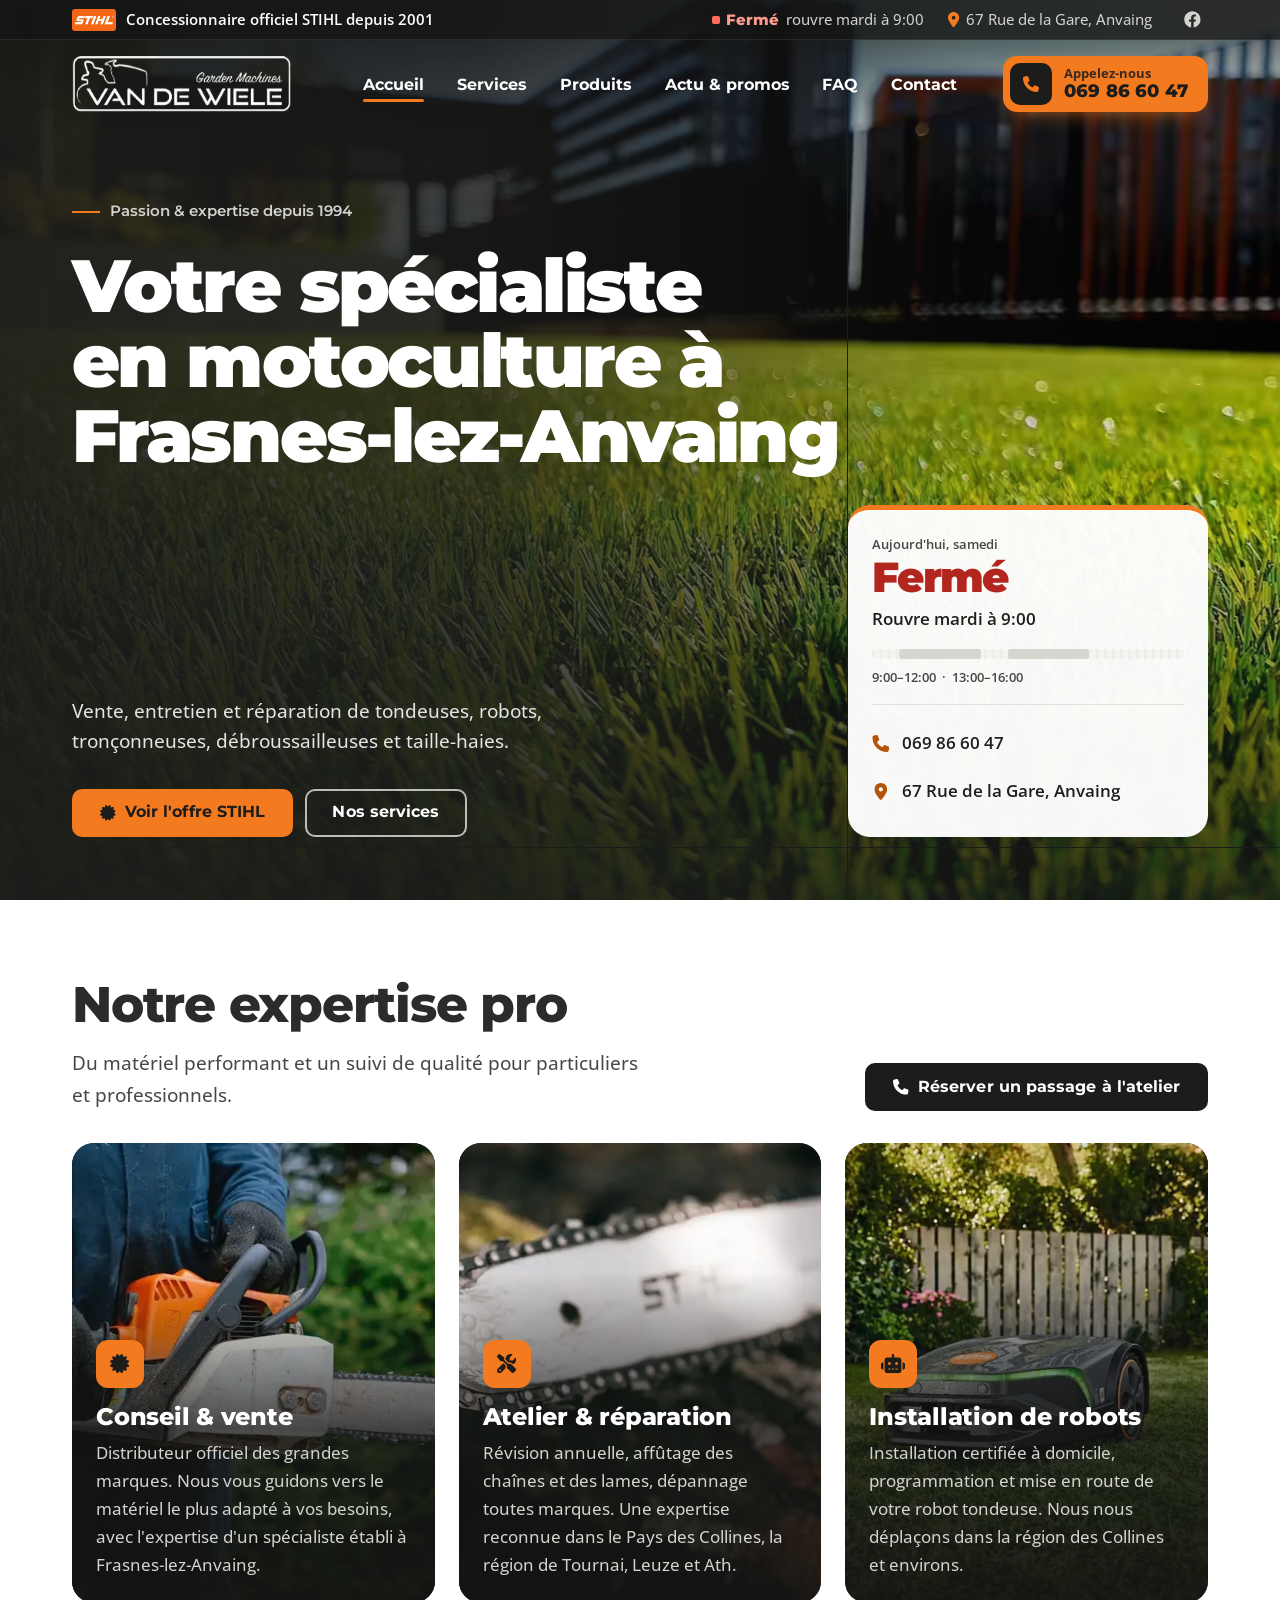
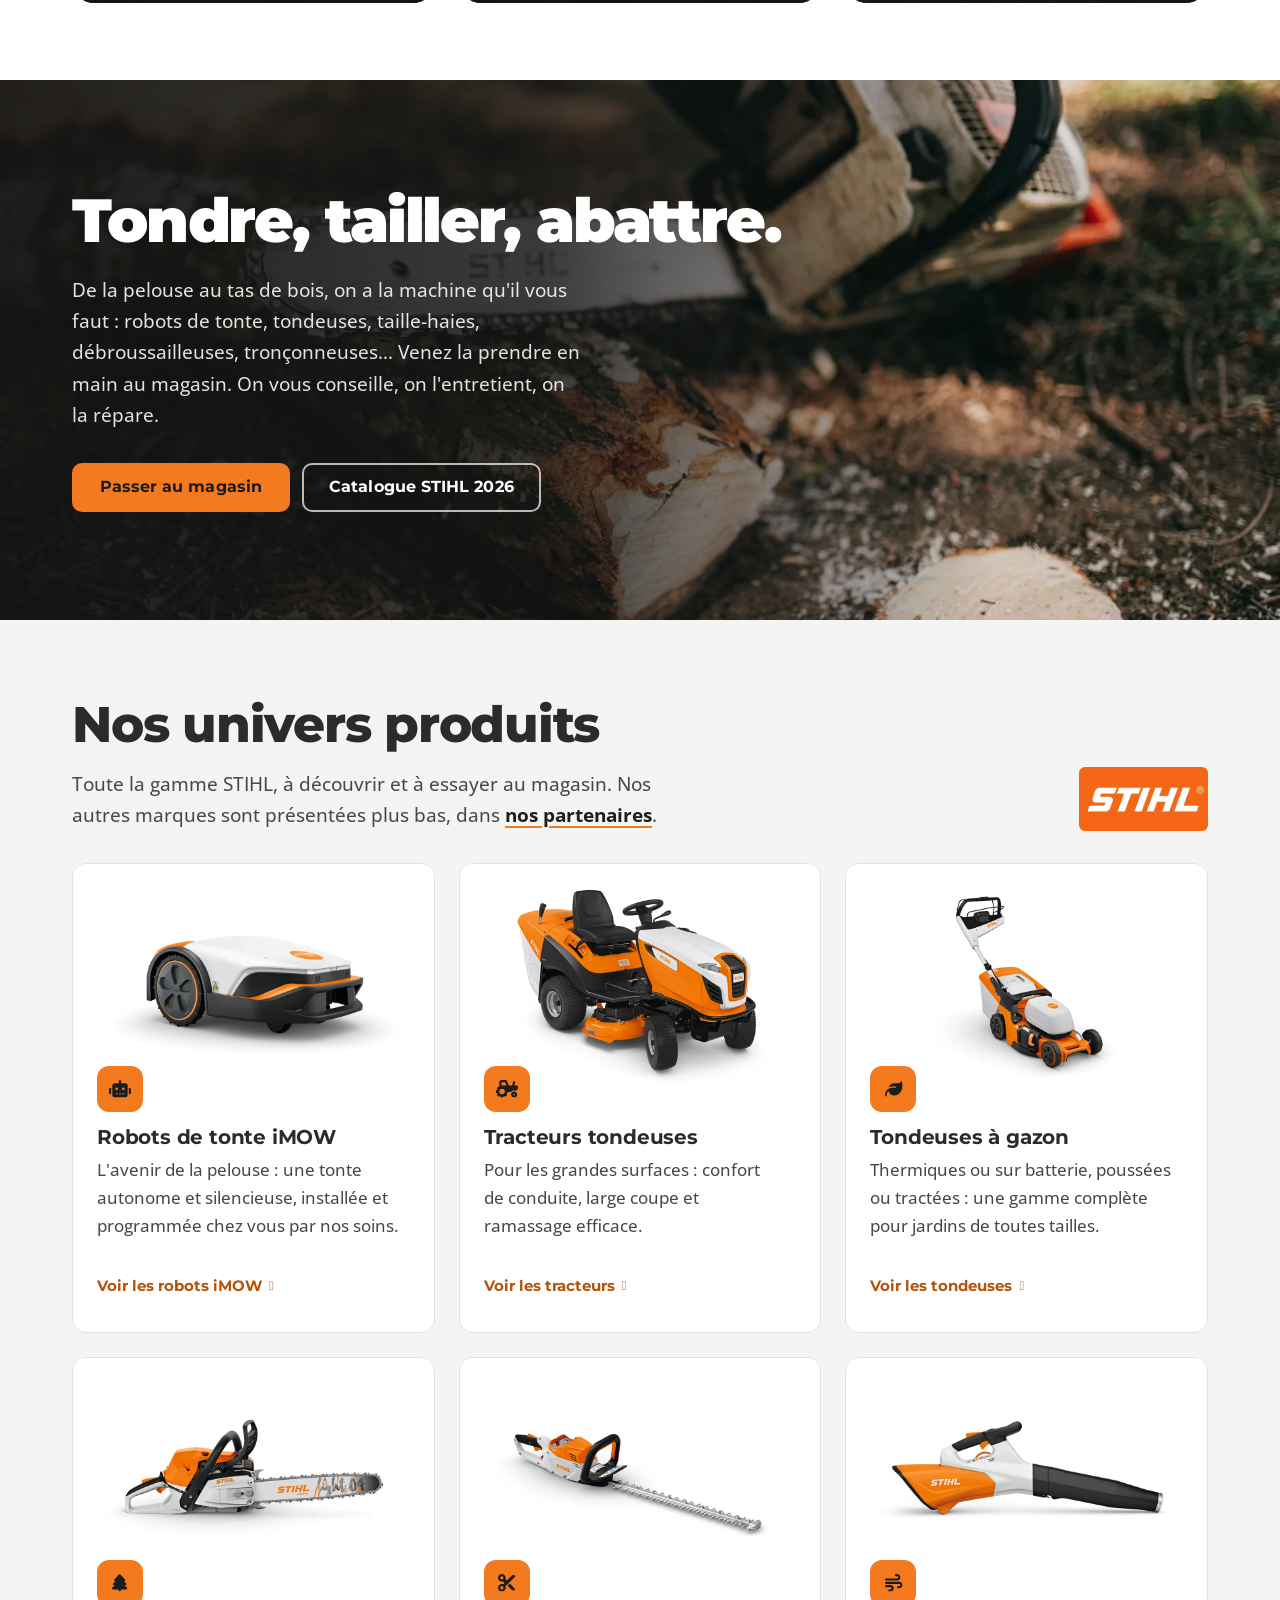
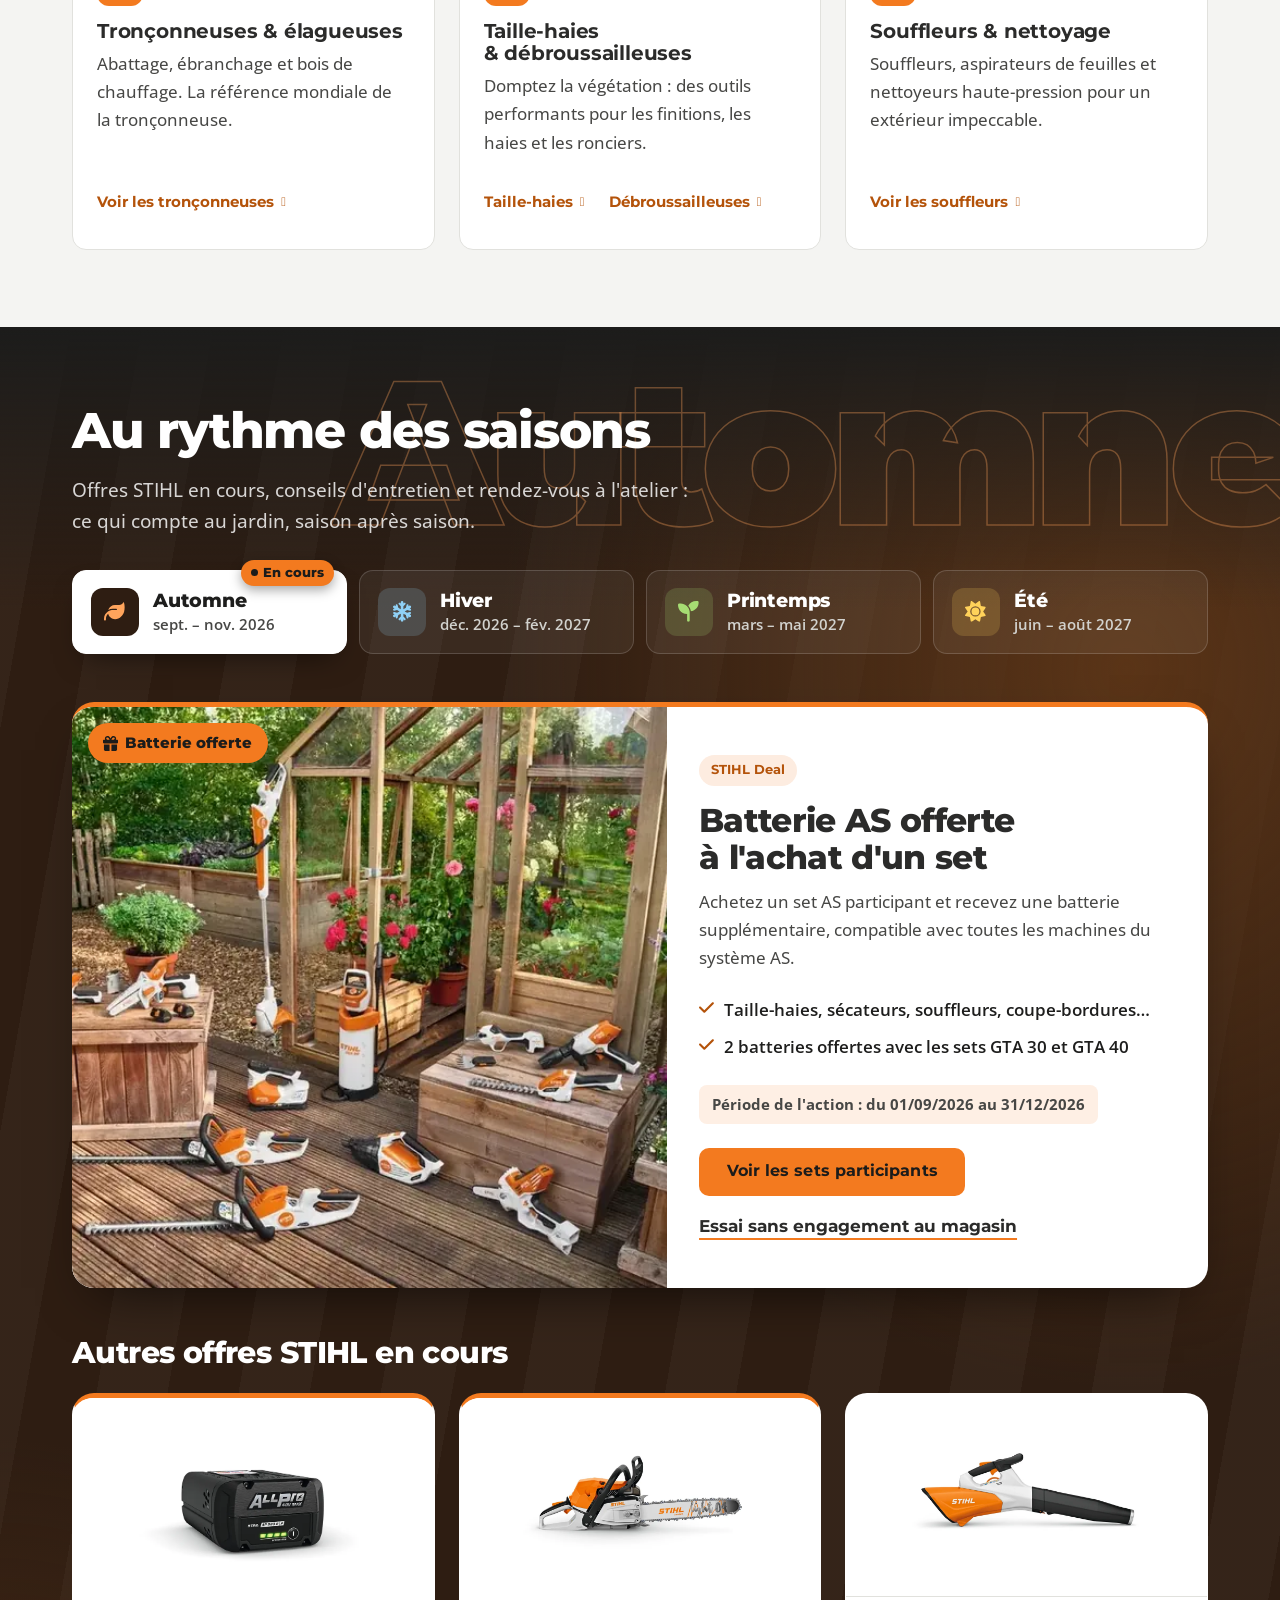
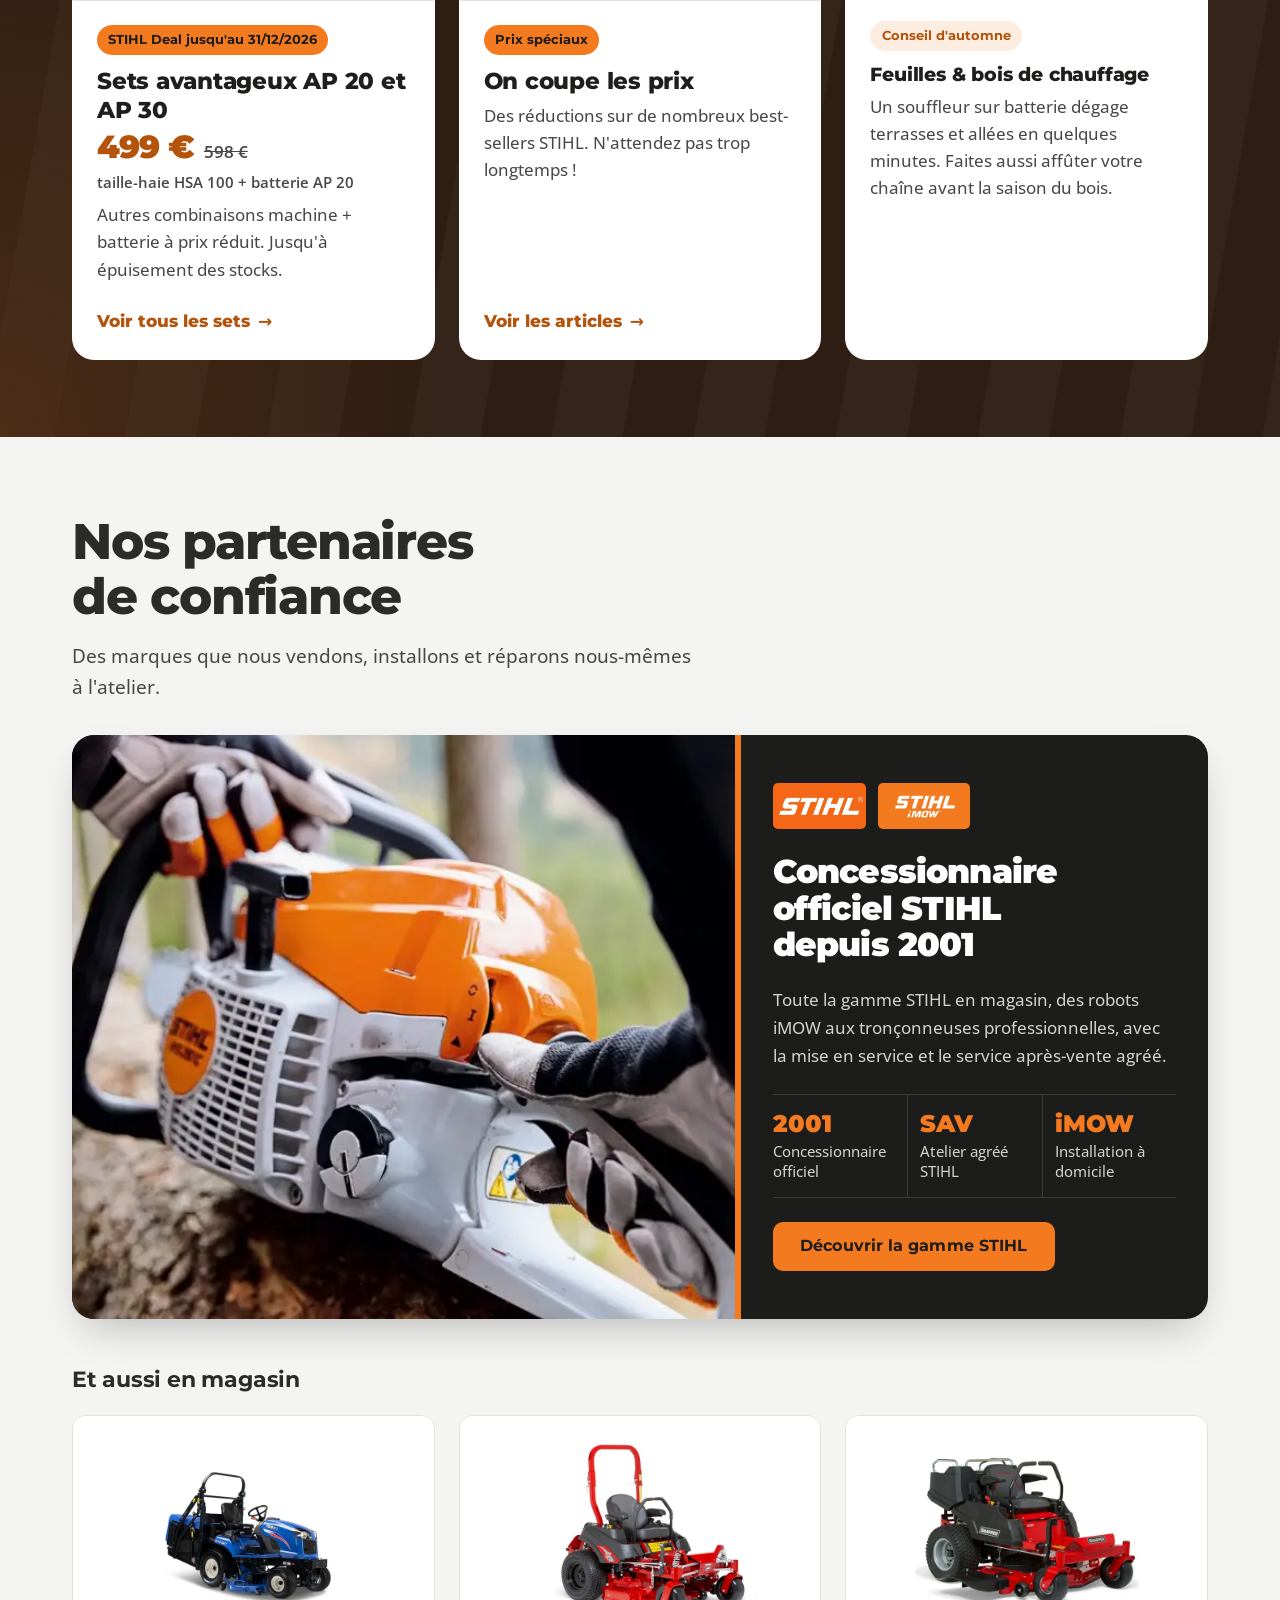
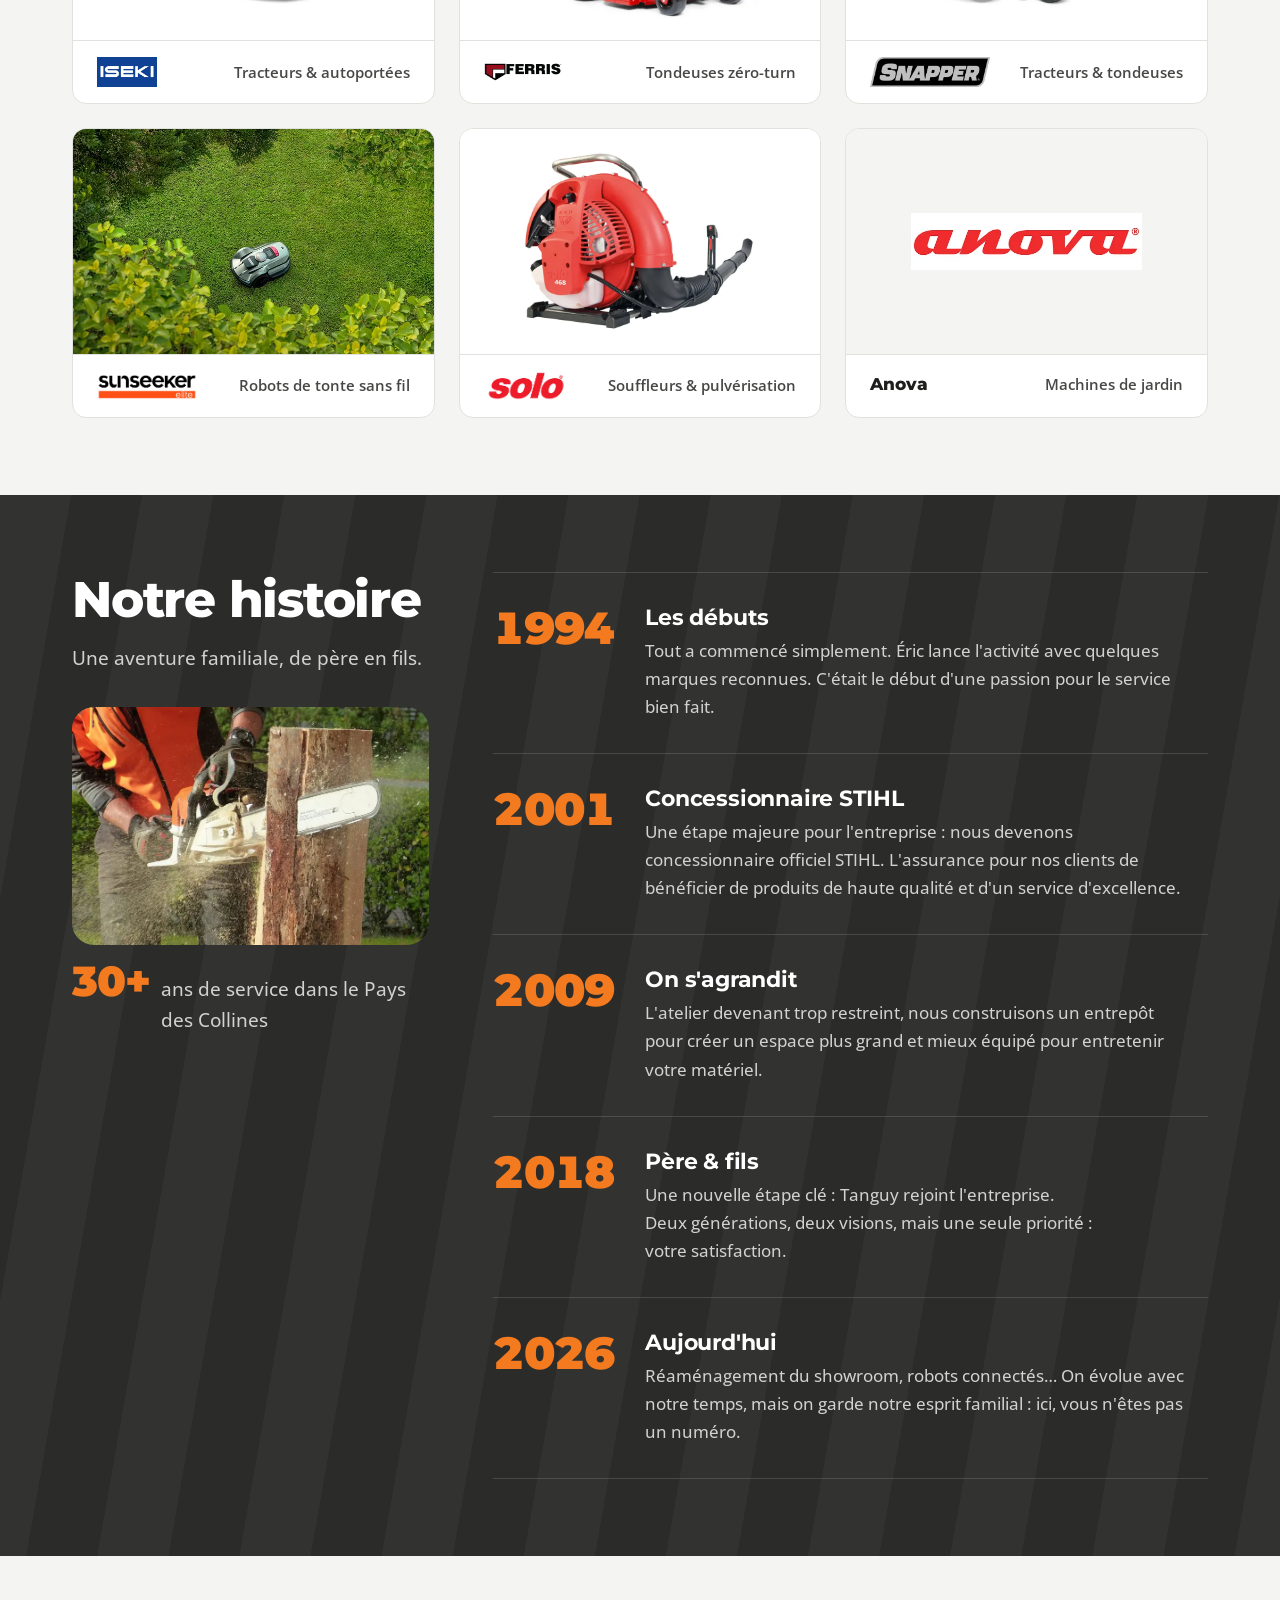
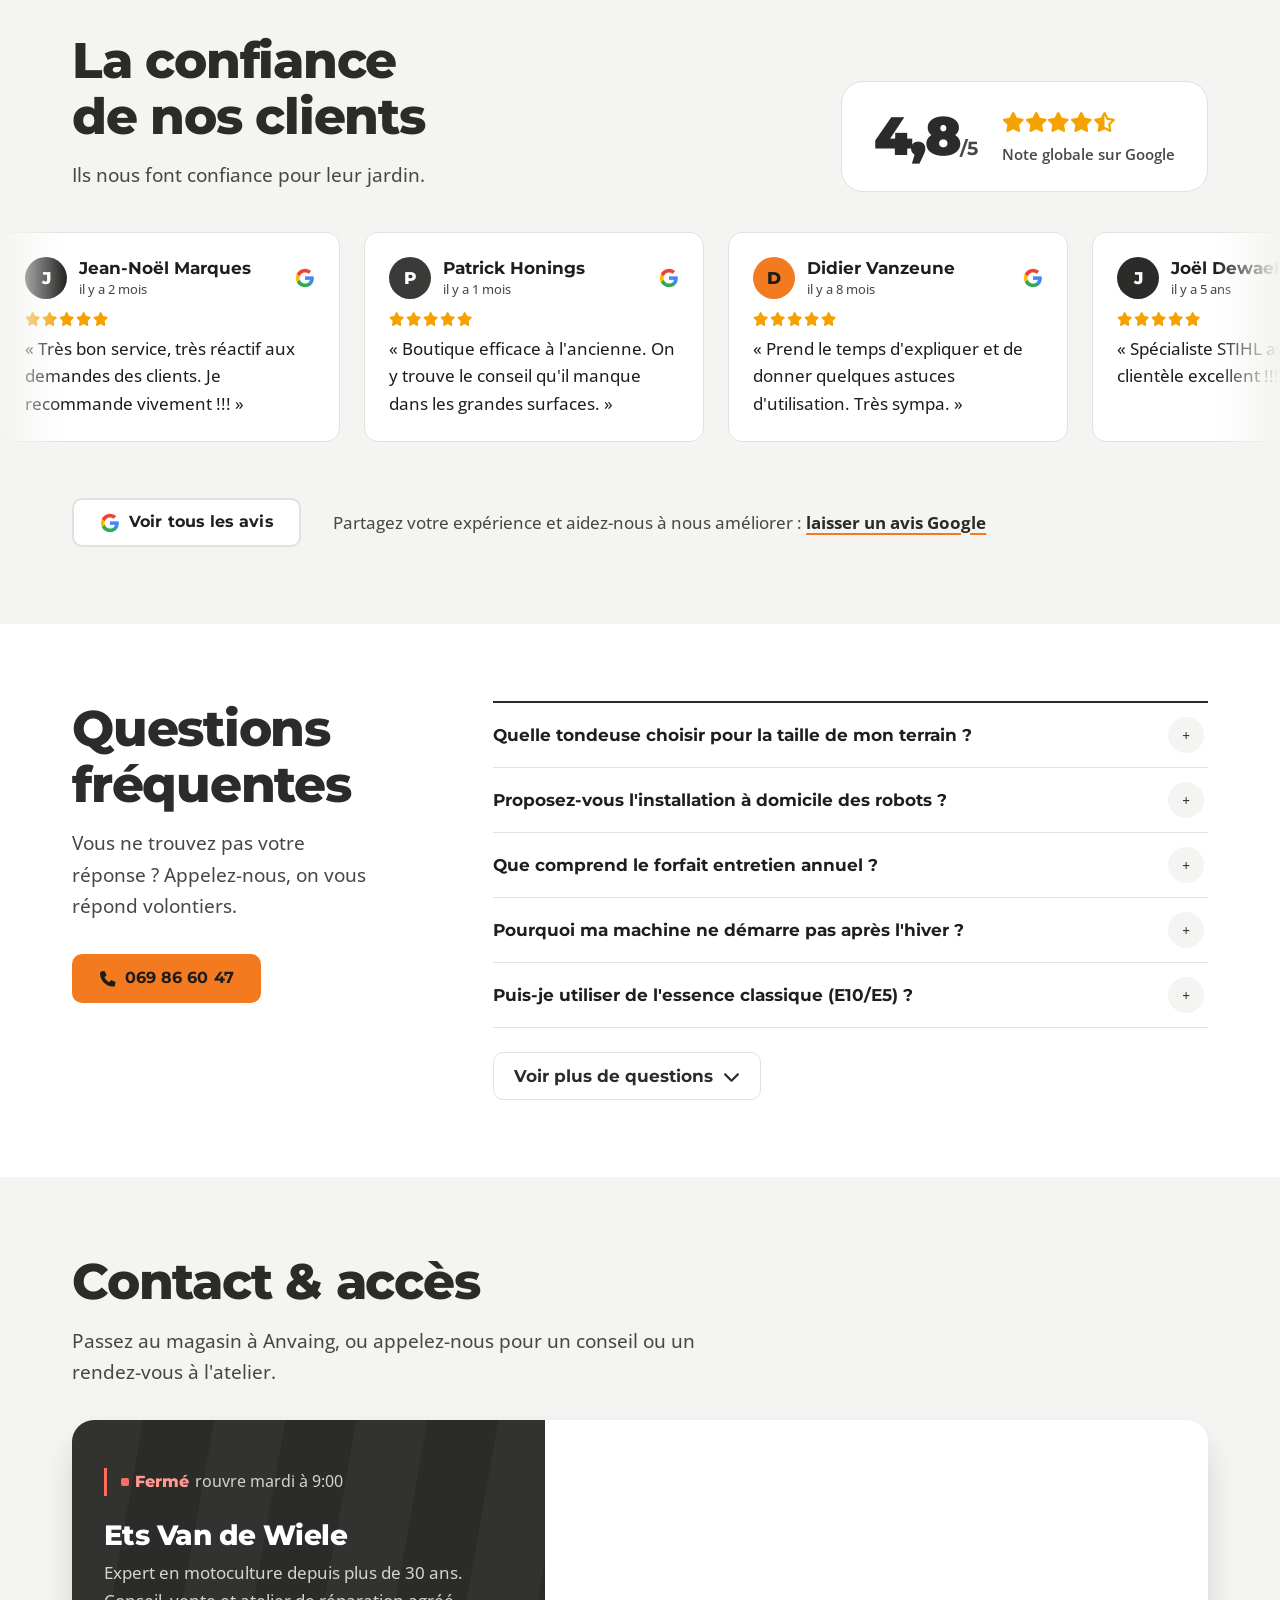
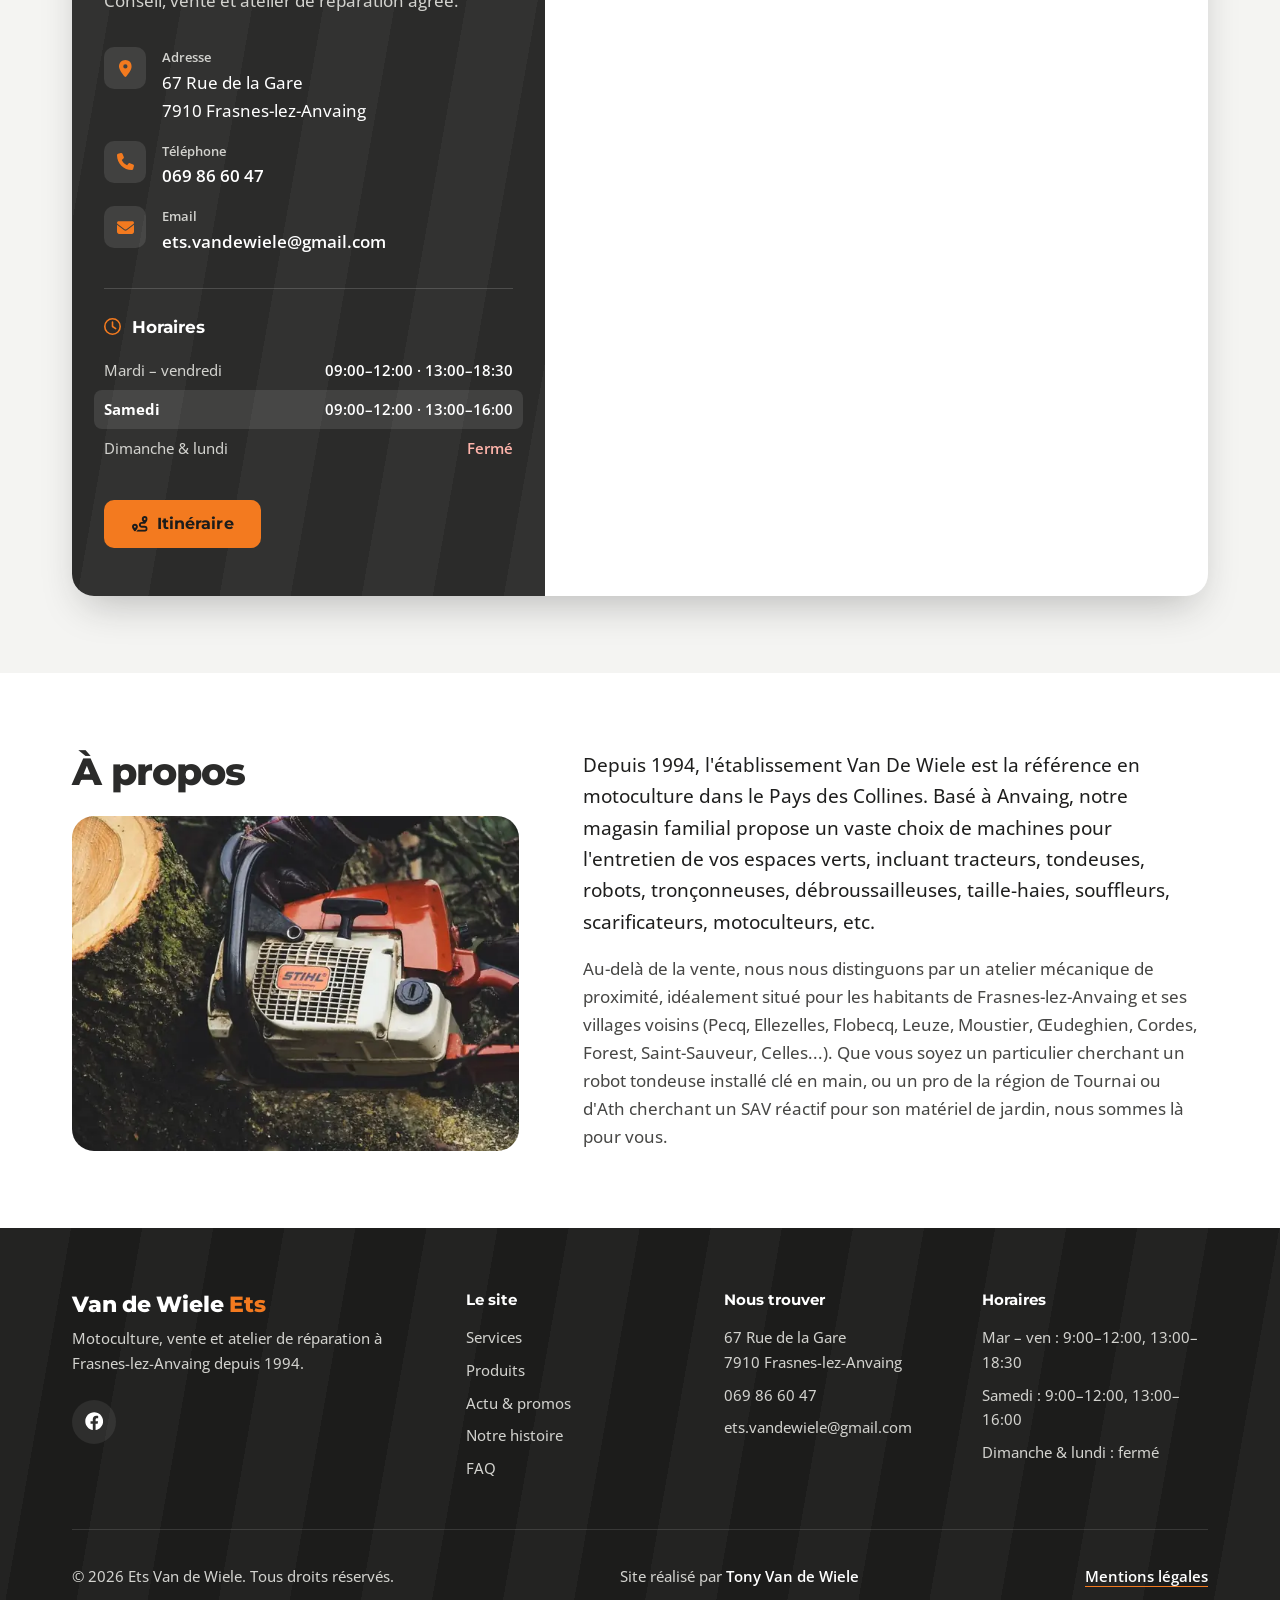
==== commit 5abe04ad: "Refactor code structure for improved readability and maintainability" ====
--- a/index.html
+++ b/index.html
@@ -5,12 +5,29 @@
   <meta charset="UTF-8">
   <meta name="viewport" content="width=device-width, initial-scale=1.0">
 
-  <title>Van de Wiele Ets | Spécialiste Espaces Verts & Motoculture | Frasnes-lez-Anvaing</title>
+  <title>Ets Van de Wiele | Motoculture &amp; STIHL à Frasnes-lez-Anvaing</title>
   <meta name="description"
-    content="Votre revendeur spécialiste en machines de jardin à Frasnes-lez-Anvaing. Vente, réparation et service après-vente PRO. Distributeur officiel STIHL.">
+    content="Tondeuses, robots iMOW, tronçonneuses, taille-haies : vente, entretien et réparation à Frasnes-lez-Anvaing. Concessionnaire officiel STIHL depuis 2001, atelier agréé.">
+  <meta name="robots" content="index, follow, max-image-preview:large">
   <meta name="theme-color" content="#2B2B2A">
 
   <link rel="canonical" href="https://vandewiele-motoculture.be/">
+
+  <!-- Partage sur les réseaux sociaux -->
+  <meta property="og:type" content="website">
+  <meta property="og:locale" content="fr_BE">
+  <meta property="og:site_name" content="Ets Van de Wiele">
+  <meta property="og:url" content="https://vandewiele-motoculture.be/">
+  <meta property="og:title" content="Ets Van de Wiele | Motoculture &amp; STIHL à Frasnes-lez-Anvaing">
+  <meta property="og:description"
+    content="Vente, entretien et réparation de matériel de jardin. Concessionnaire officiel STIHL depuis 2001, atelier agréé à Anvaing.">
+  <meta property="og:image" content="https://vandewiele-motoculture.be/images/accueil-image.jpg">
+  <meta property="og:image:width" content="1950">
+  <meta property="og:image:height" content="1097">
+  <meta property="og:image:alt" content="Magasin de motoculture Ets Van de Wiele à Frasnes-lez-Anvaing">
+  <meta name="twitter:card" content="summary_large_image">
+
+  <link rel="manifest" href="site.webmanifest">
 
   <link rel="preload" href="fonts/JTUSjIg1_i6t8kCHKm459Wlhyw.woff2" as="font" type="font/woff2" crossorigin>
   <link rel="preload" href="fonts/memvYaGs126MiZpBA-UvWbX2vVnXBbObj2OVTS-muw.woff2" as="font" type="font/woff2"
@@ -20,8 +37,6 @@
     fetchpriority="high">
   <link rel="preload" as="image" href="images/accueil-desktop-image.avif" media="(min-width: 769px)"
     fetchpriority="high">
-
-  <link rel="preconnect" href="https://cdnjs.cloudflare.com">
 
   <link rel="icon" href="images/favicon.png" type="image/png" sizes="48x48">
   <link rel="icon" href="images/favicon.svg" type="image/svg+xml" sizes="any">
@@ -94,27 +109,35 @@
     }
   </style>
 
-  <link rel="stylesheet" href="css/style.css">
-
-  <link rel="stylesheet" href="https://cdnjs.cloudflare.com/ajax/libs/font-awesome/6.4.0/css/all.min.css" media="print"
-    onload="this.media='all'">
-  <noscript>
-    <link rel="stylesheet" href="https://cdnjs.cloudflare.com/ajax/libs/font-awesome/6.4.0/css/all.min.css">
-  </noscript>
+  <link rel="stylesheet" href="css/style.css?v=20261126">
 
   <script type="application/ld+json">
     {
       "@context": "https://schema.org",
       "@type": ["GardenStore", "HardwareStore", "RepairShop"],
       "name": "Ets Van de Wiele",
-      "logo": "https://vandewiele-motoculture.be/images/favicon.png",
+      "alternateName": "Van De Wiele Motoculture",
+      "description": "Vente, entretien et réparation de matériel de motoculture (tondeuses, robots de tonte, tracteurs, tronçonneuses, taille-haies, débroussailleuses). Concessionnaire officiel STIHL depuis 2001.",
+      "logo": "https://vandewiele-motoculture.be/images/logo-vdw.webp",
       "image": [
-        "https://vandewiele-motoculture.be/images/logo-vdw.avif",
-        "https://vandewiele-motoculture.be/images/devanture.jpg"
+        "https://vandewiele-motoculture.be/images/accueil-image.jpg",
+        "https://vandewiele-motoculture.be/images/logo-vdw.webp"
       ],
-      "@id": "https://vandewiele-motoculture.be",
-      "url": "https://vandewiele-motoculture.be",
+      "@id": "https://vandewiele-motoculture.be/#store",
+      "url": "https://vandewiele-motoculture.be/",
       "telephone": "+3269866047",
+      "email": "ets.vandewiele@gmail.com",
+      "foundingDate": "1994",
+      "brand": [
+        { "@type": "Brand", "name": "STIHL" },
+        { "@type": "Brand", "name": "ISEKI" },
+        { "@type": "Brand", "name": "Ferris" },
+        { "@type": "Brand", "name": "Snapper" },
+        { "@type": "Brand", "name": "Sunseeker" },
+        { "@type": "Brand", "name": "Solo" },
+        { "@type": "Brand", "name": "Anova" }
+      ],
+      "hasMap": "https://www.google.com/maps/dir/?api=1&destination=67+Rue+de+la+Gare+7910+Frasnes-lez-Anvaing",
       "priceRange": "€€",
       "address": {
         "@type": "PostalAddress",
@@ -151,6 +174,36 @@
 </head>
 
 <body>
+  <!-- Icônes : Font Awesome Free 6.4.0 (CC BY 4.0) https://fontawesome.com/license/free -->
+  <svg xmlns="http://www.w3.org/2000/svg" style="display:none">
+    <symbol id="b-facebook" viewBox="0 0 512 512"><path d="M504 256C504 119 393 8 256 8S8 119 8 256c0 123.78 90.69 226.38 209.25 245V327.69h-63V256h63v-54.64c0-62.15 37-96.48 93.67-96.48 27.14 0 55.52 4.84 55.52 4.84v61h-31.28c-30.8 0-40.41 19.12-40.41 38.73V256h68.78l-11 71.69h-57.78V501C413.31 482.38 504 379.78 504 256z"/></symbol>
+    <symbol id="r-clock" viewBox="0 0 512 512"><path d="M464 256A208 208 0 1 1 48 256a208 208 0 1 1 416 0zM0 256a256 256 0 1 0 512 0A256 256 0 1 0 0 256zM232 120V256c0 8 4 15.5 10.7 20l96 64c11 7.4 25.9 4.4 33.3-6.7s4.4-25.9-6.7-33.3L280 243.2V120c0-13.3-10.7-24-24-24s-24 10.7-24 24z"/></symbol>
+    <symbol id="s-bars" viewBox="0 0 448 512"><path d="M0 96C0 78.3 14.3 64 32 64H416c17.7 0 32 14.3 32 32s-14.3 32-32 32H32C14.3 128 0 113.7 0 96zM0 256c0-17.7 14.3-32 32-32H416c17.7 0 32 14.3 32 32s-14.3 32-32 32H32c-17.7 0-32-14.3-32-32zM448 416c0 17.7-14.3 32-32 32H32c-17.7 0-32-14.3-32-32s14.3-32 32-32H416c17.7 0 32 14.3 32 32z"/></symbol>
+    <symbol id="s-certificate" viewBox="0 0 512 512"><path d="M211 7.3C205 1 196-1.4 187.6 .8s-14.9 8.9-17.1 17.3L154.7 80.6l-62-17.5c-8.4-2.4-17.4 0-23.5 6.1s-8.5 15.1-6.1 23.5l17.5 62L18.1 170.6c-8.4 2.1-15 8.7-17.3 17.1S1 205 7.3 211l46.2 45L7.3 301C1 307-1.4 316 .8 324.4s8.9 14.9 17.3 17.1l62.5 15.8-17.5 62c-2.4 8.4 0 17.4 6.1 23.5s15.1 8.5 23.5 6.1l62-17.5 15.8 62.5c2.1 8.4 8.7 15 17.1 17.3s17.3-.2 23.4-6.4l45-46.2 45 46.2c6.1 6.2 15 8.7 23.4 6.4s14.9-8.9 17.1-17.3l15.8-62.5 62 17.5c8.4 2.4 17.4 0 23.5-6.1s8.5-15.1 6.1-23.5l-17.5-62 62.5-15.8c8.4-2.1 15-8.7 17.3-17.1s-.2-17.3-6.4-23.4l-46.2-45 46.2-45c6.2-6.1 8.7-15 6.4-23.4s-8.9-14.9-17.3-17.1l-62.5-15.8 17.5-62c2.4-8.4 0-17.4-6.1-23.5s-15.1-8.5-23.5-6.1l-62 17.5L341.4 18.1c-2.1-8.4-8.7-15-17.1-17.3S307 1 301 7.3L256 53.5 211 7.3z"/></symbol>
+    <symbol id="s-check" viewBox="0 0 448 512"><path d="M438.6 105.4c12.5 12.5 12.5 32.8 0 45.3l-256 256c-12.5 12.5-32.8 12.5-45.3 0l-128-128c-12.5-12.5-12.5-32.8 0-45.3s32.8-12.5 45.3 0L160 338.7 393.4 105.4c12.5-12.5 32.8-12.5 45.3 0z"/></symbol>
+    <symbol id="s-chevron-down" viewBox="0 0 512 512"><path d="M233.4 406.6c12.5 12.5 32.8 12.5 45.3 0l192-192c12.5-12.5 12.5-32.8 0-45.3s-32.8-12.5-45.3 0L256 338.7 86.6 169.4c-12.5-12.5-32.8-12.5-45.3 0s-12.5 32.8 0 45.3l192 192z"/></symbol>
+    <symbol id="s-chevron-up" viewBox="0 0 512 512"><path d="M233.4 105.4c12.5-12.5 32.8-12.5 45.3 0l192 192c12.5 12.5 12.5 32.8 0 45.3s-32.8 12.5-45.3 0L256 173.3 86.6 342.6c-12.5 12.5-32.8 12.5-45.3 0s-12.5-32.8 0-45.3l192-192z"/></symbol>
+    <symbol id="s-envelope" viewBox="0 0 512 512"><path d="M48 64C21.5 64 0 85.5 0 112c0 15.1 7.1 29.3 19.2 38.4L236.8 313.6c11.4 8.5 27 8.5 38.4 0L492.8 150.4c12.1-9.1 19.2-23.3 19.2-38.4c0-26.5-21.5-48-48-48H48zM0 176V384c0 35.3 28.7 64 64 64H448c35.3 0 64-28.7 64-64V176L294.4 339.2c-22.8 17.1-54 17.1-76.8 0L0 176z"/></symbol>
+    <symbol id="s-gift" viewBox="0 0 512 512"><path d="M190.5 68.8L225.3 128H224 152c-22.1 0-40-17.9-40-40s17.9-40 40-40h2.2c14.9 0 28.8 7.9 36.3 20.8zM64 88c0 14.4 3.5 28 9.6 40H32c-17.7 0-32 14.3-32 32v64c0 17.7 14.3 32 32 32H480c17.7 0 32-14.3 32-32V160c0-17.7-14.3-32-32-32H438.4c6.1-12 9.6-25.6 9.6-40c0-48.6-39.4-88-88-88h-2.2c-31.9 0-61.5 16.9-77.7 44.4L256 85.5l-24.1-41C215.7 16.9 186.1 0 154.2 0H152C103.4 0 64 39.4 64 88zm336 0c0 22.1-17.9 40-40 40H288h-1.3l34.8-59.2C329.1 55.9 342.9 48 357.8 48H360c22.1 0 40 17.9 40 40zM32 288V464c0 26.5 21.5 48 48 48H224V288H32zM288 512H432c26.5 0 48-21.5 48-48V288H288V512z"/></symbol>
+    <symbol id="s-leaf" viewBox="0 0 512 512"><path d="M272 96c-78.6 0-145.1 51.5-167.7 122.5c33.6-17 71.5-26.5 111.7-26.5h88c8.8 0 16 7.2 16 16s-7.2 16-16 16H288 216s0 0 0 0c-16.6 0-32.7 1.9-48.2 5.4c-25.9 5.9-50 16.4-71.4 30.7c0 0 0 0 0 0C38.3 298.8 0 364.9 0 440v16c0 13.3 10.7 24 24 24s24-10.7 24-24V440c0-48.7 20.7-92.5 53.8-123.2C121.6 392.3 190.3 448 272 448l1 0c132.1-.7 239-130.9 239-291.4c0-42.6-7.5-83.1-21.1-119.6c-2.6-6.9-12.7-6.6-16.2-.1C455.9 72.1 418.7 96 376 96L272 96z"/></symbol>
+    <symbol id="s-location-dot" viewBox="0 0 384 512"><path d="M215.7 499.2C267 435 384 279.4 384 192C384 86 298 0 192 0S0 86 0 192c0 87.4 117 243 168.3 307.2c12.3 15.3 35.1 15.3 47.4 0zM192 128a64 64 0 1 1 0 128 64 64 0 1 1 0-128z"/></symbol>
+    <symbol id="s-phone" viewBox="0 0 512 512"><path d="M164.9 24.6c-7.7-18.6-28-28.5-47.4-23.2l-88 24C12.1 30.2 0 46 0 64C0 311.4 200.6 512 448 512c18 0 33.8-12.1 38.6-29.5l24-88c5.3-19.4-4.6-39.7-23.2-47.4l-96-40c-16.3-6.8-35.2-2.1-46.3 11.6L304.7 368C234.3 334.7 177.3 277.7 144 207.3L193.3 167c13.7-11.2 18.4-30 11.6-46.3l-40-96z"/></symbol>
+    <symbol id="s-robot" viewBox="0 0 640 512"><path d="M320 0c17.7 0 32 14.3 32 32V96H472c39.8 0 72 32.2 72 72V440c0 39.8-32.2 72-72 72H168c-39.8 0-72-32.2-72-72V168c0-39.8 32.2-72 72-72H288V32c0-17.7 14.3-32 32-32zM208 384c-8.8 0-16 7.2-16 16s7.2 16 16 16h32c8.8 0 16-7.2 16-16s-7.2-16-16-16H208zm96 0c-8.8 0-16 7.2-16 16s7.2 16 16 16h32c8.8 0 16-7.2 16-16s-7.2-16-16-16H304zm96 0c-8.8 0-16 7.2-16 16s7.2 16 16 16h32c8.8 0 16-7.2 16-16s-7.2-16-16-16H400zM264 256a40 40 0 1 0 -80 0 40 40 0 1 0 80 0zm152 40a40 40 0 1 0 0-80 40 40 0 1 0 0 80zM48 224H64V416H48c-26.5 0-48-21.5-48-48V272c0-26.5 21.5-48 48-48zm544 0c26.5 0 48 21.5 48 48v96c0 26.5-21.5 48-48 48H576V224h16z"/></symbol>
+    <symbol id="s-route" viewBox="0 0 512 512"><path d="M512 96c0 50.2-59.1 125.1-84.6 155c-3.8 4.4-9.4 6.1-14.5 5H320c-17.7 0-32 14.3-32 32s14.3 32 32 32h96c53 0 96 43 96 96s-43 96-96 96H139.6c8.7-9.9 19.3-22.6 30-36.8c6.3-8.4 12.8-17.6 19-27.2H416c17.7 0 32-14.3 32-32s-14.3-32-32-32H320c-53 0-96-43-96-96s43-96 96-96h39.8c-21-31.5-39.8-67.7-39.8-96c0-53 43-96 96-96s96 43 96 96zM117.1 489.1c-3.8 4.3-7.2 8.1-10.1 11.3l-1.8 2-.2-.2c-6 4.6-14.6 4-20-1.8C59.8 473 0 402.5 0 352c0-53 43-96 96-96s96 43 96 96c0 30-21.1 67-43.5 97.9c-10.7 14.7-21.7 28-30.8 38.5l-.6 .7zM128 352a32 32 0 1 0 -64 0 32 32 0 1 0 64 0zM416 128a32 32 0 1 0 0-64 32 32 0 1 0 0 64z"/></symbol>
+    <symbol id="s-scissors" viewBox="0 0 512 512"><path d="M256 192l-39.5-39.5c4.9-12.6 7.5-26.2 7.5-40.5C224 50.1 173.9 0 112 0S0 50.1 0 112s50.1 112 112 112c14.3 0 27.9-2.7 40.5-7.5L192 256l-39.5 39.5c-12.6-4.9-26.2-7.5-40.5-7.5C50.1 288 0 338.1 0 400s50.1 112 112 112s112-50.1 112-112c0-14.3-2.7-27.9-7.5-40.5L499.2 76.8c7.1-7.1 7.1-18.5 0-25.6c-28.3-28.3-74.1-28.3-102.4 0L256 192zm22.6 150.6L396.8 460.8c28.3 28.3 74.1 28.3 102.4 0c7.1-7.1 7.1-18.5 0-25.6L342.6 278.6l-64 64zM64 112a48 48 0 1 1 96 0 48 48 0 1 1 -96 0zm48 240a48 48 0 1 1 0 96 48 48 0 1 1 0-96z"/></symbol>
+    <symbol id="s-screwdriver-wrench" viewBox="0 0 512 512"><path d="M78.6 5C69.1-2.4 55.6-1.5 47 7L7 47c-8.5 8.5-9.4 22-2.1 31.6l80 104c4.5 5.9 11.6 9.4 19 9.4h54.1l109 109c-14.7 29-10 65.4 14.3 89.6l112 112c12.5 12.5 32.8 12.5 45.3 0l64-64c12.5-12.5 12.5-32.8 0-45.3l-112-112c-24.2-24.2-60.6-29-89.6-14.3l-109-109V104c0-7.5-3.5-14.5-9.4-19L78.6 5zM19.9 396.1C7.2 408.8 0 426.1 0 444.1C0 481.6 30.4 512 67.9 512c18 0 35.3-7.2 48-19.9L233.7 374.3c-7.8-20.9-9-43.6-3.6-65.1l-61.7-61.7L19.9 396.1zM512 144c0-10.5-1.1-20.7-3.2-30.5c-2.4-11.2-16.1-14.1-24.2-6l-63.9 63.9c-3 3-7.1 4.7-11.3 4.7H352c-8.8 0-16-7.2-16-16V102.6c0-4.2 1.7-8.3 4.7-11.3l63.9-63.9c8.1-8.1 5.2-21.8-6-24.2C388.7 1.1 378.5 0 368 0C288.5 0 224 64.5 224 144l0 .8 85.3 85.3c36-9.1 75.8 .5 104 28.7L429 274.5c49-23 83-72.8 83-130.5zM56 432a24 24 0 1 1 48 0 24 24 0 1 1 -48 0z"/></symbol>
+    <symbol id="s-seedling" viewBox="0 0 512 512"><path d="M512 32c0 113.6-84.6 207.5-194.2 222c-7.1-53.4-30.6-101.6-65.3-139.3C290.8 46.3 364 0 448 0h32c17.7 0 32 14.3 32 32zM0 96C0 78.3 14.3 64 32 64H64c123.7 0 224 100.3 224 224v32V480c0 17.7-14.3 32-32 32s-32-14.3-32-32V320C100.3 320 0 219.7 0 96z"/></symbol>
+    <symbol id="s-shower" viewBox="0 0 512 512"><path d="M64 131.9C64 112.1 80.1 96 99.9 96c9.5 0 18.6 3.8 25.4 10.5l16.2 16.2c-21 38.9-17.4 87.5 10.9 123L151 247c-9.4 9.4-9.4 24.6 0 33.9s24.6 9.4 33.9 0L345 121c9.4-9.4 9.4-24.6 0-33.9s-24.6-9.4-33.9 0l-1.3 1.3c-35.5-28.3-84.2-31.9-123-10.9L170.5 61.3C151.8 42.5 126.4 32 99.9 32C44.7 32 0 76.7 0 131.9V448c0 17.7 14.3 32 32 32s32-14.3 32-32V131.9zM256 352a32 32 0 1 0 0-64 32 32 0 1 0 0 64zm64 64a32 32 0 1 0 -64 0 32 32 0 1 0 64 0zm0-128a32 32 0 1 0 0-64 32 32 0 1 0 0 64zm64 64a32 32 0 1 0 -64 0 32 32 0 1 0 64 0zm0-128a32 32 0 1 0 0-64 32 32 0 1 0 0 64zm64 64a32 32 0 1 0 -64 0 32 32 0 1 0 64 0zm32-32a32 32 0 1 0 0-64 32 32 0 1 0 0 64z"/></symbol>
+    <symbol id="s-snowflake" viewBox="0 0 448 512"><path d="M224 0c17.7 0 32 14.3 32 32V62.1l15-15c9.4-9.4 24.6-9.4 33.9 0s9.4 24.6 0 33.9l-49 49v70.3l61.4-35.8 17.7-66.1c3.4-12.8 16.6-20.4 29.4-17s20.4 16.6 17 29.4l-5.2 19.3 23.6-13.8c15.3-8.9 34.9-3.7 43.8 11.5s3.8 34.9-11.5 43.8l-25.3 14.8 21.7 5.8c12.8 3.4 20.4 16.6 17 29.4s-16.6 20.4-29.4 17l-67.7-18.1L287.5 256l60.9 35.5 67.7-18.1c12.8-3.4 26 4.2 29.4 17s-4.2 26-17 29.4l-21.7 5.8 25.3 14.8c15.3 8.9 20.4 28.5 11.5 43.8s-28.5 20.4-43.8 11.5l-23.6-13.8 5.2 19.3c3.4 12.8-4.2 26-17 29.4s-26-4.2-29.4-17l-17.7-66.1L256 311.7v70.3l49 49c9.4 9.4 9.4 24.6 0 33.9s-24.6 9.4-33.9 0l-15-15V480c0 17.7-14.3 32-32 32s-32-14.3-32-32V449.9l-15 15c-9.4 9.4-24.6 9.4-33.9 0s-9.4-24.6 0-33.9l49-49V311.7l-61.4 35.8-17.7 66.1c-3.4 12.8-16.6 20.4-29.4 17s-20.4-16.6-17-29.4l5.2-19.3L48.1 395.6c-15.3 8.9-34.9 3.7-43.8-11.5s-3.7-34.9 11.5-43.8l25.3-14.8-21.7-5.8c-12.8-3.4-20.4-16.6-17-29.4s16.6-20.4 29.4-17l67.7 18.1L160.5 256 99.6 220.5 31.9 238.6c-12.8 3.4-26-4.2-29.4-17s4.2-26 17-29.4l21.7-5.8L15.9 171.6C.6 162.7-4.5 143.1 4.4 127.9s28.5-20.4 43.8-11.5l23.6 13.8-5.2-19.3c-3.4-12.8 4.2-26 17-29.4s26 4.2 29.4 17l17.7 66.1L192 200.3V129.9L143 81c-9.4-9.4-9.4-24.6 0-33.9s24.6-9.4 33.9 0l15 15V32c0-17.7 14.3-32 32-32z"/></symbol>
+    <symbol id="s-star" viewBox="0 0 576 512"><path d="M316.9 18C311.6 7 300.4 0 288.1 0s-23.4 7-28.8 18L195 150.3 51.4 171.5c-12 1.8-22 10.2-25.7 21.7s-.7 24.2 7.9 32.7L137.8 329 113.2 474.7c-2 12 3 24.2 12.9 31.3s23 8 33.8 2.3l128.3-68.5 128.3 68.5c10.8 5.7 23.9 4.9 33.8-2.3s14.9-19.3 12.9-31.3L438.5 329 542.7 225.9c8.6-8.5 11.7-21.2 7.9-32.7s-13.7-19.9-25.7-21.7L381.2 150.3 316.9 18z"/></symbol>
+    <symbol id="s-star-half-stroke" viewBox="0 0 640 512"><path d="M320 376.4l.1-.1 26.4 14.1 85.2 45.5-16.5-97.6-4.8-28.7 20.7-20.5 70.1-69.3-96.1-14.2-29.3-4.3-12.9-26.6L320.1 86.9l-.1 .3V376.4zm175.1 98.3c2 12-3 24.2-12.9 31.3s-23 8-33.8 2.3L320.1 439.8 191.8 508.3C181 514 167.9 513.1 158 506s-14.9-19.3-12.9-31.3L169.8 329 65.6 225.9c-8.6-8.5-11.7-21.2-7.9-32.7s13.7-19.9 25.7-21.7L227 150.3 291.4 18c5.4-11 16.5-18 28.8-18s23.4 7 28.8 18l64.3 132.3 143.6 21.2c12 1.8 22 10.2 25.7 21.7s.7 24.2-7.9 32.7L470.5 329l24.6 145.7z"/></symbol>
+    <symbol id="s-sun" viewBox="0 0 512 512"><path d="M361.5 1.2c5 2.1 8.6 6.6 9.6 11.9L391 121l107.9 19.8c5.3 1 9.8 4.6 11.9 9.6s1.5 10.7-1.6 15.2L446.9 256l62.3 90.3c3.1 4.5 3.7 10.2 1.6 15.2s-6.6 8.6-11.9 9.6L391 391 371.1 498.9c-1 5.3-4.6 9.8-9.6 11.9s-10.7 1.5-15.2-1.6L256 446.9l-90.3 62.3c-4.5 3.1-10.2 3.7-15.2 1.6s-8.6-6.6-9.6-11.9L121 391 13.1 371.1c-5.3-1-9.8-4.6-11.9-9.6s-1.5-10.7 1.6-15.2L65.1 256 2.8 165.7c-3.1-4.5-3.7-10.2-1.6-15.2s6.6-8.6 11.9-9.6L121 121 140.9 13.1c1-5.3 4.6-9.8 9.6-11.9s10.7-1.5 15.2 1.6L256 65.1 346.3 2.8c4.5-3.1 10.2-3.7 15.2-1.6zM160 256a96 96 0 1 1 192 0 96 96 0 1 1 -192 0zm224 0a128 128 0 1 0 -256 0 128 128 0 1 0 256 0z"/></symbol>
+    <symbol id="s-tag" viewBox="0 0 448 512"><path d="M0 80V229.5c0 17 6.7 33.3 18.7 45.3l176 176c25 25 65.5 25 90.5 0L418.7 317.3c25-25 25-65.5 0-90.5l-176-176c-12-12-28.3-18.7-45.3-18.7H48C21.5 32 0 53.5 0 80zm112 32a32 32 0 1 1 0 64 32 32 0 1 1 0-64z"/></symbol>
+    <symbol id="s-tractor" viewBox="0 0 640 512"><path d="M96 64c0-35.3 28.7-64 64-64H266.3c26.2 0 49.7 15.9 59.4 40.2L373.7 160H480V126.2c0-24.8 5.8-49.3 16.9-71.6l2.5-5c7.9-15.8 27.1-22.2 42.9-14.3s22.2 27.1 14.3 42.9l-2.5 5c-6.7 13.3-10.1 28-10.1 42.9V160h56c22.1 0 40 17.9 40 40v45.4c0 16.5-8.5 31.9-22.6 40.7l-43.3 27.1c-14.2-5.9-29.8-9.2-46.1-9.2c-39.3 0-74.1 18.9-96 48H352c0 17.7-14.3 32-32 32h-8.2c-1.7 4.8-3.7 9.5-5.8 14.1l5.8 5.8c12.5 12.5 12.5 32.8 0 45.3l-22.6 22.6c-12.5 12.5-32.8 12.5-45.3 0l-5.8-5.8c-4.6 2.2-9.3 4.1-14.1 5.8V480c0 17.7-14.3 32-32 32H160c-17.7 0-32-14.3-32-32v-8.2c-4.8-1.7-9.5-3.7-14.1-5.8l-5.8 5.8c-12.5 12.5-32.8 12.5-45.3 0L40.2 449.1c-12.5-12.5-12.5-32.8 0-45.3l5.8-5.8c-2.2-4.6-4.1-9.3-5.8-14.1H32c-17.7 0-32-14.3-32-32V320c0-17.7 14.3-32 32-32h8.2c1.7-4.8 3.7-9.5 5.8-14.1l-5.8-5.8c-12.5-12.5-12.5-32.8 0-45.3l22.6-22.6c9-9 21.9-11.5 33.1-7.6V192 160 64zm170.3 0H160v96h32H304.7L266.3 64zM176 256a80 80 0 1 0 0 160 80 80 0 1 0 0-160zM528 448a24 24 0 1 0 0-48 24 24 0 1 0 0 48zm0 64c-48.6 0-88-39.4-88-88c0-29.8 14.8-56.1 37.4-72c14.3-10.1 31.8-16 50.6-16c2.7 0 5.3 .1 7.9 .3c44.9 4 80.1 41.7 80.1 87.7c0 48.6-39.4 88-88 88z"/></symbol>
+    <symbol id="s-tree" viewBox="0 0 448 512"><path d="M210.6 5.9L62 169.4c-3.9 4.2-6 9.8-6 15.5C56 197.7 66.3 208 79.1 208H104L30.6 281.4c-4.2 4.2-6.6 10-6.6 16C24 309.9 34.1 320 46.6 320H80L5.4 409.5C1.9 413.7 0 419 0 424.5c0 13 10.5 23.5 23.5 23.5H192v32c0 17.7 14.3 32 32 32s32-14.3 32-32V448H424.5c13 0 23.5-10.5 23.5-23.5c0-5.5-1.9-10.8-5.4-15L368 320h33.4c12.5 0 22.6-10.1 22.6-22.6c0-6-2.4-11.8-6.6-16L344 208h24.9c12.7 0 23.1-10.3 23.1-23.1c0-5.7-2.1-11.3-6-15.5L237.4 5.9C234 2.1 229.1 0 224 0s-10 2.1-13.4 5.9z"/></symbol>
+    <symbol id="s-wind" viewBox="0 0 512 512"><path d="M288 32c0 17.7 14.3 32 32 32h32c17.7 0 32 14.3 32 32s-14.3 32-32 32H32c-17.7 0-32 14.3-32 32s14.3 32 32 32H352c53 0 96-43 96-96s-43-96-96-96H320c-17.7 0-32 14.3-32 32zm64 352c0 17.7 14.3 32 32 32h32c53 0 96-43 96-96s-43-96-96-96H32c-17.7 0-32 14.3-32 32s14.3 32 32 32H416c17.7 0 32 14.3 32 32s-14.3 32-32 32H384c-17.7 0-32 14.3-32 32zM128 512h32c53 0 96-43 96-96s-43-96-96-96H32c-17.7 0-32 14.3-32 32s14.3 32 32 32H160c17.7 0 32 14.3 32 32s-14.3 32-32 32H128c-17.7 0-32 14.3-32 32s14.3 32 32 32z"/></symbol>
+    <symbol id="s-xmark" viewBox="0 0 384 512"><path d="M342.6 150.6c12.5-12.5 12.5-32.8 0-45.3s-32.8-12.5-45.3 0L192 210.7 86.6 105.4c-12.5-12.5-32.8-12.5-45.3 0s-12.5 32.8 0 45.3L146.7 256 41.4 361.4c-12.5 12.5-12.5 32.8 0 45.3s32.8 12.5 45.3 0L192 301.3 297.4 406.6c12.5 12.5 32.8 12.5 45.3 0s12.5-32.8 0-45.3L237.3 256 342.6 150.6z"/></symbol>
+  </svg>
   <a href="#contenu" class="skip-link">Aller au contenu</a>
 
   <header id="header" class="site-header">
@@ -164,13 +217,12 @@
           <li><span id="shop-status-badge" class="status-badge"><span class="status-word">Horaires</span> <span class="status-detail">mar. – sam.</span></span></li>
           <li class="topbar-address">
             <a href="https://www.google.com/maps/dir/?api=1&amp;destination=67+Rue+de+la+Gare+7910+Frasnes-lez-Anvaing"
-              target="_blank" rel="noopener noreferrer"><i class="fas fa-location-dot" aria-hidden="true"></i>
+              target="_blank" rel="noopener noreferrer"><svg class="icon" viewBox="0 0 384 512" aria-hidden="true"><use href="#s-location-dot"></use></svg>
               67 Rue de la Gare, Anvaing</a>
           </li>
           <li>
             <a href="https://www.facebook.com/VandeWieleEts/" target="_blank" rel="noopener noreferrer"
-              class="topbar-fb" aria-label="Facebook (nouvel onglet)"><i class="fab fa-facebook"
-                aria-hidden="true"></i></a>
+              class="topbar-fb" aria-label="Facebook (nouvel onglet)"><svg class="icon" viewBox="0 0 512 512" aria-hidden="true"><use href="#b-facebook"></use></svg></a>
           </li>
         </ul>
       </div>
@@ -192,8 +244,8 @@
           <li><a href="#contact">Contact</a></li>
         </ul>
 
-        <a href="tel:+3269866047" class="header-call">
-          <span class="header-call-icon" aria-hidden="true"><i class="fas fa-phone"></i></span>
+        <a href="tel:+3269866047" class="header-call" aria-label="Appeler le 069 86 60 47">
+          <span class="header-call-icon" aria-hidden="true"><svg class="icon" viewBox="0 0 512 512" aria-hidden="true"><use href="#s-phone"></use></svg></span>
           <span class="header-call-text">
             <span class="header-call-kicker">Appelez-nous</span>
             <span class="header-call-number">069 86 60 47</span>
@@ -202,7 +254,7 @@
 
         <button class="hamburger" type="button" aria-label="Ouvrir le menu" aria-expanded="false"
           aria-controls="menu-principal">
-          <i class="fas fa-bars" aria-hidden="true"></i>
+          <svg class="icon" viewBox="0 0 448 512" aria-hidden="true"><use href="#s-bars"></use></svg>
         </button>
       </nav>
     </div>
@@ -227,7 +279,7 @@
           <p class="hero-lead">Vente, entretien et réparation de tondeuses, robots, tronçonneuses,
             débroussailleuses et taille-haies.</p>
           <div class="hero-actions">
-            <a href="#actu" class="btn btn-primary"><i class="fas fa-certificate" aria-hidden="true"></i> Voir
+            <a href="#actu" class="btn btn-primary"><svg class="icon" viewBox="0 0 512 512" aria-hidden="true"><use href="#s-certificate"></use></svg> Voir
               l'offre STIHL</a>
             <a href="#services" class="btn btn-outline">Nos services</a>
           </div>
@@ -241,11 +293,11 @@
           <div class="day-bar" id="hero-daybar" hidden aria-hidden="true"></div>
           <ul class="shop-sign-list">
             <li>
-              <i class="fas fa-phone" aria-hidden="true"></i>
+              <svg class="icon" viewBox="0 0 512 512" aria-hidden="true"><use href="#s-phone"></use></svg>
               <a href="tel:+3269866047">069 86 60 47</a>
             </li>
             <li>
-              <i class="fas fa-location-dot" aria-hidden="true"></i>
+              <svg class="icon" viewBox="0 0 384 512" aria-hidden="true"><use href="#s-location-dot"></use></svg>
               <a href="https://www.google.com/maps/dir/?api=1&amp;destination=67+Rue+de+la+Gare+7910+Frasnes-lez-Anvaing"
                 target="_blank" rel="noopener noreferrer">67 Rue de la Gare, Anvaing <span class="sr-only">(itinéraire,
                   nouvel onglet)</span></a>
@@ -262,16 +314,17 @@
             <h2>Notre expertise pro</h2>
             <p>Du matériel performant et un suivi de qualité pour particuliers et professionnels.</p>
           </div>
-          <a href="tel:+3269866047" class="btn btn-dark"><i class="fas fa-phone" aria-hidden="true"></i> Réserver un
+          <a href="tel:+3269866047" class="btn btn-dark"><svg class="icon" viewBox="0 0 512 512" aria-hidden="true"><use href="#s-phone"></use></svg> Réserver un
             passage à l'atelier</a>
         </div>
 
         <div class="service-cards">
           <article class="service-card">
-            <img src="images/action-tronconneuse-main.webp" width="1000" height="659"
+            <img src="images/action-tronconneuse-main.webp"
+              srcset="images/action-tronconneuse-main-800.webp 800w, images/action-tronconneuse-main.webp 1000w" sizes="(max-width: 960px) 100vw, 33vw" width="1000" height="659"
               alt="Tronçonneuse thermique STIHL prête à l'emploi" loading="lazy" decoding="async">
             <div class="service-body">
-              <span class="service-icon" aria-hidden="true"><i class="fas fa-certificate"></i></span>
+              <span class="service-icon" aria-hidden="true"><svg class="icon" viewBox="0 0 512 512" aria-hidden="true"><use href="#s-certificate"></use></svg></span>
               <h3>Conseil &amp; vente</h3>
               <p>Distributeur officiel des grandes marques. Nous vous guidons vers le matériel le plus adapté à vos
                 besoins, avec l'expertise d'un spécialiste établi à Frasnes-lez-Anvaing.</p>
@@ -279,10 +332,11 @@
           </article>
 
           <article class="service-card">
-            <img src="images/guide-chaine-stihl.webp" width="1200" height="800"
+            <img src="images/guide-chaine-stihl.webp"
+              srcset="images/guide-chaine-stihl-800.webp 800w, images/guide-chaine-stihl.webp 1200w" sizes="(max-width: 960px) 100vw, 33vw" width="1200" height="800"
               alt="Guide-chaîne STIHL planté dans une bûche" loading="lazy" decoding="async">
             <div class="service-body">
-              <span class="service-icon" aria-hidden="true"><i class="fas fa-screwdriver-wrench"></i></span>
+              <span class="service-icon" aria-hidden="true"><svg class="icon" viewBox="0 0 512 512" aria-hidden="true"><use href="#s-screwdriver-wrench"></use></svg></span>
               <h3>Atelier &amp; réparation</h3>
               <p>Révision annuelle, affûtage des chaînes et des lames, dépannage toutes marques. Une expertise reconnue
                 dans le Pays des Collines, la région de Tournai, Leuze et Ath.</p>
@@ -290,15 +344,34 @@
           </article>
 
           <article class="service-card">
-            <img src="images/stihl-imow-pelouse.webp" width="1100" height="733"
+            <img src="images/stihl-imow-pelouse.webp"
+              srcset="images/stihl-imow-pelouse-800.webp 800w, images/stihl-imow-pelouse.webp 1100w" sizes="(max-width: 960px) 100vw, 33vw" width="1100" height="733"
               alt="Robot tondeuse STIHL iMOW EVO en train de tondre une pelouse" loading="lazy" decoding="async">
             <div class="service-body">
-              <span class="service-icon" aria-hidden="true"><i class="fas fa-robot"></i></span>
+              <span class="service-icon" aria-hidden="true"><svg class="icon" viewBox="0 0 640 512" aria-hidden="true"><use href="#s-robot"></use></svg></span>
               <h3>Installation de robots</h3>
               <p>Installation certifiée à domicile, programmation et mise en route de votre robot tondeuse. Nous nous
                 déplaçons dans la région des Collines et environs.</p>
             </div>
           </article>
+        </div>
+      </div>
+    </section>
+
+    <section class="action-band" aria-labelledby="band-title">
+      <img class="action-band-img" src="images/action-tronconneuse-buche.webp"
+              srcset="images/action-tronconneuse-buche-800.webp 800w, images/action-tronconneuse-buche.webp 1600w" sizes="100vw" width="1600" height="1066"
+        alt="Tronçonneuse STIHL posée sur une bûche fraîchement coupée, dans la sciure" loading="lazy"
+        decoding="async">
+      <div class="container action-band-inner">
+        <h2 id="band-title">Tondre, tailler, abattre.</h2>
+        <p>De la pelouse au tas de bois, on a la machine qu'il vous faut&nbsp;: robots de tonte, tondeuses,
+          taille-haies, débroussailleuses, tronçonneuses… Venez la prendre en main au magasin. On vous conseille, on
+          l'entretient, on la répare.</p>
+        <div class="action-band-actions">
+          <a href="#contact" class="btn btn-primary">Passer au magasin</a>
+          <a href="https://online.fliphtml5.com/crgfc/lwrb/#p=1" target="_blank" rel="noopener noreferrer"
+            class="btn btn-outline">Catalogue STIHL 2026 <span class="sr-only">(nouvel onglet)</span></a>
         </div>
       </div>
     </section>
@@ -321,7 +394,7 @@
             <div class="cat-media is-product">
               <img src="images/robot-imow-studio.webp" width="900" height="600" alt="Robot tondeuse STIHL iMOW"
                 loading="lazy" decoding="async">
-              <span class="cat-icon" aria-hidden="true"><i class="fas fa-robot"></i></span>
+              <span class="cat-icon" aria-hidden="true"><svg class="icon" viewBox="0 0 640 512" aria-hidden="true"><use href="#s-robot"></use></svg></span>
             </div>
             <h3>Robots de tonte iMOW</h3>
             <p>L'avenir de la pelouse&nbsp;: une tonte autonome et silencieuse, installée et programmée chez vous par nos
@@ -334,7 +407,7 @@
             <div class="cat-media is-product">
               <img src="images/stihl-rt-5097.webp" width="900" height="660" alt="Tracteur tondeuse STIHL RT 5097"
                 loading="lazy" decoding="async">
-              <span class="cat-icon" aria-hidden="true"><i class="fas fa-tractor"></i></span>
+              <span class="cat-icon" aria-hidden="true"><svg class="icon" viewBox="0 0 640 512" aria-hidden="true"><use href="#s-tractor"></use></svg></span>
             </div>
             <h3>Tracteurs tondeuses</h3>
             <p>Pour les grandes surfaces&nbsp;: confort de conduite, large coupe et ramassage efficace.</p>
@@ -346,7 +419,7 @@
             <div class="cat-media is-product">
               <img src="images/stihl-rma-448.webp" width="900" height="600"
                 alt="Tondeuse à gazon sur batterie STIHL RMA 448" loading="lazy" decoding="async">
-              <span class="cat-icon" aria-hidden="true"><i class="fas fa-leaf"></i></span>
+              <span class="cat-icon" aria-hidden="true"><svg class="icon" viewBox="0 0 512 512" aria-hidden="true"><use href="#s-leaf"></use></svg></span>
             </div>
             <h3>Tondeuses à gazon</h3>
             <p>Thermiques ou sur batterie, poussées ou tractées&nbsp;: une gamme complète pour jardins de toutes tailles.</p>
@@ -358,7 +431,7 @@
             <div class="cat-media is-product">
               <img src="images/stihl-ms-300.webp" width="900" height="600" alt="Tronçonneuse thermique STIHL MS 300"
                 loading="lazy" decoding="async">
-              <span class="cat-icon" aria-hidden="true"><i class="fas fa-tree"></i></span>
+              <span class="cat-icon" aria-hidden="true"><svg class="icon" viewBox="0 0 448 512" aria-hidden="true"><use href="#s-tree"></use></svg></span>
             </div>
             <h3>Tronçonneuses &amp; élagueuses</h3>
             <p>Abattage, ébranchage et bois de chauffage. La référence mondiale de la tronçonneuse.</p>
@@ -370,7 +443,7 @@
             <div class="cat-media is-product">
               <img src="images/stihl-hsa-60.webp" width="900" height="600" alt="Taille-haie sur batterie STIHL HSA 60"
                 loading="lazy" decoding="async">
-              <span class="cat-icon" aria-hidden="true"><i class="fas fa-scissors"></i></span>
+              <span class="cat-icon" aria-hidden="true"><svg class="icon" viewBox="0 0 512 512" aria-hidden="true"><use href="#s-scissors"></use></svg></span>
             </div>
             <h3>Taille-haies &amp; débroussailleuses</h3>
             <p>Domptez la végétation&nbsp;: des outils performants pour les finitions, les haies et les ronciers.</p>
@@ -388,7 +461,7 @@
             <div class="cat-media is-product">
               <img src="images/stihl-bga-200.webp" width="900" height="600" alt="Souffleur sur batterie STIHL BGA 200"
                 loading="lazy" decoding="async">
-              <span class="cat-icon" aria-hidden="true"><i class="fas fa-wind"></i></span>
+              <span class="cat-icon" aria-hidden="true"><svg class="icon" viewBox="0 0 512 512" aria-hidden="true"><use href="#s-wind"></use></svg></span>
             </div>
             <h3>Souffleurs &amp; nettoyage</h3>
             <p>Souffleurs, aspirateurs de feuilles et nettoyeurs haute-pression pour un extérieur impeccable.</p>
@@ -399,22 +472,6 @@
 
         </div>
 
-      </div>
-    </section>
-
-    <section class="action-band" aria-labelledby="band-title">
-      <img class="action-band-img" src="images/action-tronconneuse-buche.webp" width="1600" height="1066"
-        alt="Tronçonneuse STIHL posée sur une bûche fraîchement coupée, dans la sciure" loading="lazy"
-        decoding="async">
-      <div class="container action-band-inner">
-        <h2 id="band-title">Bois de chauffage, élagage, abattage.</h2>
-        <p>Thermique ou sur batterie, venez prendre en main la tronçonneuse STIHL adaptée à vos travaux. On vous
-          conseille, on l'entretient et on affûte la chaîne.</p>
-        <div class="action-band-actions">
-          <a href="#contact" class="btn btn-primary">Passer au magasin</a>
-          <a href="https://online.fliphtml5.com/crgfc/lwrb/#p=1" target="_blank" rel="noopener noreferrer"
-            class="btn btn-outline">Catalogue STIHL 2026</a>
-        </div>
       </div>
     </section>
 
@@ -430,7 +487,7 @@
         <div class="season-tabs" role="tablist" aria-label="Choisir une saison">
           <button class="tab-btn active" role="tab" id="tab-autumn" aria-selected="true" aria-controls="season-autumn"
             data-season="autumn" data-label="Automne">
-            <span class="tab-icon" aria-hidden="true"><i class="fas fa-leaf"></i></span>
+            <span class="tab-icon" aria-hidden="true"><svg class="icon" viewBox="0 0 512 512" aria-hidden="true"><use href="#s-leaf"></use></svg></span>
             <span class="tab-text">
               <span class="tab-name">Automne</span>
               <span class="tab-months">sept. – nov. 2026</span>
@@ -439,7 +496,7 @@
           </button>
           <button class="tab-btn" role="tab" id="tab-winter" aria-selected="false" aria-controls="season-winter"
             tabindex="-1" data-season="winter" data-label="Hiver">
-            <span class="tab-icon" aria-hidden="true"><i class="fas fa-snowflake"></i></span>
+            <span class="tab-icon" aria-hidden="true"><svg class="icon" viewBox="0 0 448 512" aria-hidden="true"><use href="#s-snowflake"></use></svg></span>
             <span class="tab-text">
               <span class="tab-name">Hiver</span>
               <span class="tab-months">déc. 2026 – fév. 2027</span>
@@ -447,7 +504,7 @@
           </button>
           <button class="tab-btn" role="tab" id="tab-spring" aria-selected="false" aria-controls="season-spring"
             tabindex="-1" data-season="spring" data-label="Printemps">
-            <span class="tab-icon" aria-hidden="true"><i class="fas fa-seedling"></i></span>
+            <span class="tab-icon" aria-hidden="true"><svg class="icon" viewBox="0 0 512 512" aria-hidden="true"><use href="#s-seedling"></use></svg></span>
             <span class="tab-text">
               <span class="tab-name">Printemps</span>
               <span class="tab-months">mars – mai 2027</span>
@@ -455,7 +512,7 @@
           </button>
           <button class="tab-btn" role="tab" id="tab-summer" aria-selected="false" aria-controls="season-summer"
             tabindex="-1" data-season="summer" data-label="Été">
-            <span class="tab-icon" aria-hidden="true"><i class="fas fa-sun"></i></span>
+            <span class="tab-icon" aria-hidden="true"><svg class="icon" viewBox="0 0 512 512" aria-hidden="true"><use href="#s-sun"></use></svg></span>
             <span class="tab-text">
               <span class="tab-name">Été</span>
               <span class="tab-months">juin – août 2027</span>
@@ -469,10 +526,11 @@
           <div class="actu-grid">
             <article class="actu-main-card">
               <div class="actu-visual is-photo">
-                <img src="images/stihl-promo-batterie-as.webp" width="1000" height="667"
+                <img src="images/stihl-promo-batterie-as.webp"
+              srcset="images/stihl-promo-batterie-as-800.webp 800w, images/stihl-promo-batterie-as.webp 1000w" sizes="(max-width: 960px) 100vw, 50vw" width="1000" height="667"
                   alt="Gamme d'outils sur batterie STIHL AS sur une terrasse de jardin" loading="lazy"
                   decoding="async">
-                <span class="actu-badge"><i class="fas fa-gift" aria-hidden="true"></i> Batterie offerte</span>
+                <span class="actu-badge"><svg class="icon" viewBox="0 0 512 512" aria-hidden="true"><use href="#s-gift"></use></svg> Batterie offerte</span>
               </div>
               <div class="actu-content">
                 <span class="actu-tag">STIHL Deal</span>
@@ -481,9 +539,9 @@
                   machines du système AS.</p>
 
                 <ul class="actu-features">
-                  <li><i class="fas fa-check" aria-hidden="true"></i> Taille-haies, sécateurs, souffleurs,
+                  <li><svg class="icon" viewBox="0 0 448 512" aria-hidden="true"><use href="#s-check"></use></svg> Taille-haies, sécateurs, souffleurs,
                     coupe-bordures…</li>
-                  <li><i class="fas fa-check" aria-hidden="true"></i> 2 batteries offertes avec les sets GTA 30 et
+                  <li><svg class="icon" viewBox="0 0 448 512" aria-hidden="true"><use href="#s-check"></use></svg> 2 batteries offertes avec les sets GTA 30 et
                     GTA 40</li>
                 </ul>
 
@@ -507,8 +565,9 @@
                   <span class="news-info">
                     <span class="news-date">STIHL Deal jusqu'au 31/12/2026</span>
                     <span class="news-title">Sets avantageux AP 20 et AP 30</span>
-                    <span class="news-text">Ex.&nbsp;: taille-haie HSA 100 + batterie AP 20 à 499&nbsp;€ au lieu de 598&nbsp;€.
-                      Jusqu'à épuisement des stocks.</span>
+                    <span class="news-price"><strong>499&nbsp;€</strong> <s>598&nbsp;€</s> <span>taille-haie HSA 100 + batterie AP 20</span></span>
+                    <span class="news-text">Autres combinaisons machine + batterie à prix réduit. Jusqu'à
+                      épuisement des stocks.</span>
                     <span class="news-more">Voir tous les sets</span>
                   </span>
                 </a>
@@ -546,9 +605,10 @@
           <div class="actu-grid">
             <article class="actu-main-card">
               <div class="actu-visual is-photo">
-                <img src="images/action-bois-chauffage.webp" width="1000" height="667"
+                <img src="images/action-bois-chauffage.webp"
+              srcset="images/action-bois-chauffage-800.webp 800w, images/action-bois-chauffage.webp 1000w" sizes="(max-width: 960px) 100vw, 50vw" width="1000" height="667"
                   alt="Bûches de bois de chauffage fraîchement coupées" loading="lazy" decoding="async">
-                <span class="actu-badge"><i class="fas fa-screwdriver-wrench" aria-hidden="true"></i> Révision
+                <span class="actu-badge"><svg class="icon" viewBox="0 0 512 512" aria-hidden="true"><use href="#s-screwdriver-wrench"></use></svg> Révision
                   d'hiver</span>
               </div>
               <div class="actu-content">
@@ -558,8 +618,8 @@
                   robots, tracteurs) et leur assurer une longue vie.</p>
 
                 <ul class="actu-features">
-                  <li><i class="fas fa-check" aria-hidden="true"></i> Nettoyage &amp; graissage</li>
-                  <li><i class="fas fa-check" aria-hidden="true"></i> Affûtage des lames et des chaînes</li>
+                  <li><svg class="icon" viewBox="0 0 448 512" aria-hidden="true"><use href="#s-check"></use></svg> Nettoyage &amp; graissage</li>
+                  <li><svg class="icon" viewBox="0 0 448 512" aria-hidden="true"><use href="#s-check"></use></svg> Affûtage des lames et des chaînes</li>
                 </ul>
 
                 <div class="actu-actions">
@@ -613,9 +673,10 @@
           <div class="actu-grid">
             <article class="actu-main-card">
               <div class="actu-visual is-photo">
-                <img src="images/action-tondeuse-herbe.webp" width="1000" height="614"
+                <img src="images/action-tondeuse-herbe.webp"
+              srcset="images/action-tondeuse-herbe-800.webp 800w, images/action-tondeuse-herbe.webp 1000w" sizes="(max-width: 960px) 100vw, 50vw" width="1000" height="614"
                   alt="Tondeuse en action sur une pelouse verte" loading="lazy" decoding="async">
-                <span class="actu-badge"><i class="fas fa-seedling" aria-hidden="true"></i> Remise en route</span>
+                <span class="actu-badge"><svg class="icon" viewBox="0 0 512 512" aria-hidden="true"><use href="#s-seedling"></use></svg> Remise en route</span>
               </div>
               <div class="actu-content">
                 <span class="actu-tag">Conseil de printemps</span>
@@ -624,8 +685,8 @@
                   entretenu donnent une coupe nette et évitent les pannes.</p>
 
                 <ul class="actu-features">
-                  <li><i class="fas fa-check" aria-hidden="true"></i> Affûtage et équilibrage de la lame</li>
-                  <li><i class="fas fa-check" aria-hidden="true"></i> Vidange, bougie et filtre à air</li>
+                  <li><svg class="icon" viewBox="0 0 448 512" aria-hidden="true"><use href="#s-check"></use></svg> Affûtage et équilibrage de la lame</li>
+                  <li><svg class="icon" viewBox="0 0 448 512" aria-hidden="true"><use href="#s-check"></use></svg> Vidange, bougie et filtre à air</li>
                 </ul>
 
                 <div class="actu-actions">
@@ -670,7 +731,7 @@
               <div class="actu-visual is-product">
                 <img src="images/stihl-hsa-60.webp" width="900" height="600"
                   alt="Taille-haie sur batterie STIHL HSA 60" loading="lazy" decoding="async">
-                <span class="actu-badge"><i class="fas fa-sun" aria-hidden="true"></i> Saison des haies</span>
+                <span class="actu-badge"><svg class="icon" viewBox="0 0 512 512" aria-hidden="true"><use href="#s-sun"></use></svg> Saison des haies</span>
               </div>
               <div class="actu-content">
                 <span class="actu-tag">Entretien</span>
@@ -679,8 +740,8 @@
                   affûtés.</p>
 
                 <ul class="actu-features">
-                  <li><i class="fas fa-check" aria-hidden="true"></i> Taille de haies</li>
-                  <li><i class="fas fa-check" aria-hidden="true"></i> Gestion de l'eau</li>
+                  <li><svg class="icon" viewBox="0 0 448 512" aria-hidden="true"><use href="#s-check"></use></svg> Taille de haies</li>
+                  <li><svg class="icon" viewBox="0 0 448 512" aria-hidden="true"><use href="#s-check"></use></svg> Gestion de l'eau</li>
                 </ul>
 
                 <div class="actu-actions">
@@ -704,7 +765,7 @@
                 </div>
 
                 <div class="news-item">
-                  <span class="news-icon" aria-hidden="true"><i class="fas fa-shower"></i></span>
+                  <span class="news-icon" aria-hidden="true"><svg class="icon" viewBox="0 0 512 512" aria-hidden="true"><use href="#s-shower"></use></svg></span>
                   <span class="news-info">
                     <span class="news-date">Arrosage</span>
                     <span class="news-title">Tôt le matin</span>
@@ -740,7 +801,8 @@
 
         <article class="stihl-feature">
           <div class="stihl-feature-media">
-            <img src="images/partenaire-stihl-ms261.webp" width="1300" height="867"
+            <img src="images/partenaire-stihl-ms261.webp"
+              srcset="images/partenaire-stihl-ms261-800.webp 800w, images/partenaire-stihl-ms261.webp 1300w" sizes="(max-width: 960px) 100vw, 50vw" width="1300" height="867"
               alt="Démarrage d'une tronçonneuse thermique STIHL MS 261 sur un tronc" loading="lazy" decoding="async">
           </div>
           <div class="stihl-feature-body">
@@ -850,7 +912,8 @@
           <h2>Notre histoire</h2>
           <p>Une aventure familiale, de père en fils.</p>
           <figure class="history-photo">
-            <img src="images/action-coupe-sciure.webp" width="1200" height="802"
+            <img src="images/action-coupe-sciure.webp"
+              srcset="images/action-coupe-sciure-800.webp 800w, images/action-coupe-sciure.webp 1200w" sizes="(max-width: 960px) 100vw, 50vw" width="1200" height="802"
               alt="Tronçonneuse en pleine coupe d'un tronc, la sciure vole" loading="lazy" decoding="async">
           </figure>
           <p class="history-stat"><strong>30+</strong> ans de service dans le Pays des Collines</p>
@@ -916,9 +979,7 @@
           <div class="rating-number">4,8<span>/5</span></div>
           <div>
             <div class="big-stars" role="img" aria-label="Note de 4,8 sur 5">
-              <i class="fas fa-star" aria-hidden="true"></i><i class="fas fa-star" aria-hidden="true"></i><i
-                class="fas fa-star" aria-hidden="true"></i><i class="fas fa-star" aria-hidden="true"></i><i
-                class="fas fa-star-half-stroke" aria-hidden="true"></i>
+              <svg class="icon" viewBox="0 0 576 512" aria-hidden="true"><use href="#s-star"></use></svg><svg class="icon" viewBox="0 0 576 512" aria-hidden="true"><use href="#s-star"></use></svg><svg class="icon" viewBox="0 0 576 512" aria-hidden="true"><use href="#s-star"></use></svg><svg class="icon" viewBox="0 0 576 512" aria-hidden="true"><use href="#s-star"></use></svg><svg class="icon" viewBox="0 0 640 512" aria-hidden="true"><use href="#s-star-half-stroke"></use></svg>
             </div>
             <p class="rating-label">Note globale sur Google</p>
           </div>
@@ -935,13 +996,10 @@
                   <p class="reviewer-name">Jean-Noël Marques</p>
                   <p class="review-date">il y a 2 mois</p>
                 </div>
-                <img src="images/google_logo.webp" width="20" height="20" alt="Avis Google" class="google-mark"
+                <img src="images/google-logo-40.webp" width="20" height="20" alt="Avis Google" class="google-mark"
                   loading="lazy">
               </div>
-              <div class="review-stars" role="img" aria-label="5 étoiles sur 5"><i class="fas fa-star"
-                  aria-hidden="true"></i><i class="fas fa-star" aria-hidden="true"></i><i class="fas fa-star"
-                  aria-hidden="true"></i><i class="fas fa-star" aria-hidden="true"></i><i class="fas fa-star"
-                  aria-hidden="true"></i></div>
+              <div class="review-stars is-five" role="img" aria-label="5 étoiles sur 5"></div>
               <blockquote class="review-text">«&nbsp;Très bon service, très réactif aux demandes des clients. Je recommande
                 vivement&nbsp;!!!&nbsp;»</blockquote>
             </li>
@@ -952,13 +1010,10 @@
                   <p class="reviewer-name">Patrick Honings</p>
                   <p class="review-date">il y a 1 mois</p>
                 </div>
-                <img src="images/google_logo.webp" width="20" height="20" alt="Avis Google" class="google-mark"
+                <img src="images/google-logo-40.webp" width="20" height="20" alt="Avis Google" class="google-mark"
                   loading="lazy">
               </div>
-              <div class="review-stars" role="img" aria-label="5 étoiles sur 5"><i class="fas fa-star"
-                  aria-hidden="true"></i><i class="fas fa-star" aria-hidden="true"></i><i class="fas fa-star"
-                  aria-hidden="true"></i><i class="fas fa-star" aria-hidden="true"></i><i class="fas fa-star"
-                  aria-hidden="true"></i></div>
+              <div class="review-stars is-five" role="img" aria-label="5 étoiles sur 5"></div>
               <blockquote class="review-text">«&nbsp;Boutique efficace à l'ancienne. On y trouve le conseil qu'il manque dans
                 les grandes surfaces.&nbsp;»</blockquote>
             </li>
@@ -969,13 +1024,10 @@
                   <p class="reviewer-name">Didier Vanzeune</p>
                   <p class="review-date">il y a 8 mois</p>
                 </div>
-                <img src="images/google_logo.webp" width="20" height="20" alt="Avis Google" class="google-mark"
+                <img src="images/google-logo-40.webp" width="20" height="20" alt="Avis Google" class="google-mark"
                   loading="lazy">
               </div>
-              <div class="review-stars" role="img" aria-label="5 étoiles sur 5"><i class="fas fa-star"
-                  aria-hidden="true"></i><i class="fas fa-star" aria-hidden="true"></i><i class="fas fa-star"
-                  aria-hidden="true"></i><i class="fas fa-star" aria-hidden="true"></i><i class="fas fa-star"
-                  aria-hidden="true"></i></div>
+              <div class="review-stars is-five" role="img" aria-label="5 étoiles sur 5"></div>
               <blockquote class="review-text">«&nbsp;Prend le temps d'expliquer et de donner quelques astuces d'utilisation.
                 Très sympa.&nbsp;»</blockquote>
             </li>
@@ -986,13 +1038,10 @@
                   <p class="reviewer-name">Joël Dewaele</p>
                   <p class="review-date">il y a 5 ans</p>
                 </div>
-                <img src="images/google_logo.webp" width="20" height="20" alt="Avis Google" class="google-mark"
+                <img src="images/google-logo-40.webp" width="20" height="20" alt="Avis Google" class="google-mark"
                   loading="lazy">
               </div>
-              <div class="review-stars" role="img" aria-label="5 étoiles sur 5"><i class="fas fa-star"
-                  aria-hidden="true"></i><i class="fas fa-star" aria-hidden="true"></i><i class="fas fa-star"
-                  aria-hidden="true"></i><i class="fas fa-star" aria-hidden="true"></i><i class="fas fa-star"
-                  aria-hidden="true"></i></div>
+              <div class="review-stars is-five" role="img" aria-label="5 étoiles sur 5"></div>
               <blockquote class="review-text">«&nbsp;Spécialiste STIHL avec un service clientèle excellent&nbsp;!!!&nbsp;»</blockquote>
             </li>
             <li class="review-card">
@@ -1002,13 +1051,10 @@
                   <p class="reviewer-name">Olympe Delbecq</p>
                   <p class="review-date">il y a 2 ans</p>
                 </div>
-                <img src="images/google_logo.webp" width="20" height="20" alt="Avis Google" class="google-mark"
+                <img src="images/google-logo-40.webp" width="20" height="20" alt="Avis Google" class="google-mark"
                   loading="lazy">
               </div>
-              <div class="review-stars" role="img" aria-label="5 étoiles sur 5"><i class="fas fa-star"
-                  aria-hidden="true"></i><i class="fas fa-star" aria-hidden="true"></i><i class="fas fa-star"
-                  aria-hidden="true"></i><i class="fas fa-star" aria-hidden="true"></i><i class="fas fa-star"
-                  aria-hidden="true"></i></div>
+              <div class="review-stars is-five" role="img" aria-label="5 étoiles sur 5"></div>
               <blockquote class="review-text">«&nbsp;Très compétent et de bon conseil.&nbsp;»</blockquote>
             </li>
             <li class="review-card">
@@ -1018,13 +1064,10 @@
                   <p class="reviewer-name">Guy Vankeirsbilck</p>
                   <p class="review-date">il y a 2 ans</p>
                 </div>
-                <img src="images/google_logo.webp" width="20" height="20" alt="Avis Google" class="google-mark"
+                <img src="images/google-logo-40.webp" width="20" height="20" alt="Avis Google" class="google-mark"
                   loading="lazy">
               </div>
-              <div class="review-stars" role="img" aria-label="5 étoiles sur 5"><i class="fas fa-star"
-                  aria-hidden="true"></i><i class="fas fa-star" aria-hidden="true"></i><i class="fas fa-star"
-                  aria-hidden="true"></i><i class="fas fa-star" aria-hidden="true"></i><i class="fas fa-star"
-                  aria-hidden="true"></i></div>
+              <div class="review-stars is-five" role="img" aria-label="5 étoiles sur 5"></div>
               <blockquote class="review-text">«&nbsp;Étant client, service sérieux 👍👋&nbsp;»</blockquote>
             </li>
             <li class="review-card">
@@ -1034,13 +1077,10 @@
                   <p class="reviewer-name">Régis Godemont</p>
                   <p class="review-date">il y a 4 ans</p>
                 </div>
-                <img src="images/google_logo.webp" width="20" height="20" alt="Avis Google" class="google-mark"
+                <img src="images/google-logo-40.webp" width="20" height="20" alt="Avis Google" class="google-mark"
                   loading="lazy">
               </div>
-              <div class="review-stars" role="img" aria-label="5 étoiles sur 5"><i class="fas fa-star"
-                  aria-hidden="true"></i><i class="fas fa-star" aria-hidden="true"></i><i class="fas fa-star"
-                  aria-hidden="true"></i><i class="fas fa-star" aria-hidden="true"></i><i class="fas fa-star"
-                  aria-hidden="true"></i></div>
+              <div class="review-stars is-five" role="img" aria-label="5 étoiles sur 5"></div>
               <blockquote class="review-text">«&nbsp;Bonne accueil et très bon service.&nbsp;»</blockquote>
             </li>
             <li class="review-card">
@@ -1050,13 +1090,10 @@
                   <p class="reviewer-name">Fred Haustrate</p>
                   <p class="review-date">il y a 2 ans</p>
                 </div>
-                <img src="images/google_logo.webp" width="20" height="20" alt="Avis Google" class="google-mark"
+                <img src="images/google-logo-40.webp" width="20" height="20" alt="Avis Google" class="google-mark"
                   loading="lazy">
               </div>
-              <div class="review-stars" role="img" aria-label="5 étoiles sur 5"><i class="fas fa-star"
-                  aria-hidden="true"></i><i class="fas fa-star" aria-hidden="true"></i><i class="fas fa-star"
-                  aria-hidden="true"></i><i class="fas fa-star" aria-hidden="true"></i><i class="fas fa-star"
-                  aria-hidden="true"></i></div>
+              <div class="review-stars is-five" role="img" aria-label="5 étoiles sur 5"></div>
               <blockquote class="review-text">«&nbsp;Très bon service&nbsp;»</blockquote>
             </li>
           </ul>
@@ -1068,7 +1105,7 @@
       <div class="container reviews-cta">
         <a href="https://www.google.com/search?sxsrf=ANbL-n4Da86xDItZlyJt3lmCO6SqH1E5KQ:1776461882862&amp;si=AL3DRZHrmvnFAVQPOO2Bzhf8AX9KZZ6raUI_dT7DG_z0kV2_xxUjozhIcyuU9Ib08f1fICOakVjyLj6-e8apocjhO52RkLgLtgpit5iy2-MJBSwb4-PVw5cJlMUvrPg4K8gIu6nl1M6g&amp;q=Van+De+Wiele+/+Eric+Avis"
           target="_blank" rel="noopener noreferrer" class="btn btn-light">
-          <img src="images/google_logo.webp" alt="" width="20" height="20" loading="lazy">
+          <img src="images/google-logo-40.webp" alt="" width="20" height="20" loading="lazy">
           Voir tous les avis
         </a>
         <p class="write-review-prompt">Partagez votre expérience et aidez-nous à nous améliorer&nbsp;:
@@ -1083,7 +1120,7 @@
         <div class="section-head faq-intro reveal">
           <h2>Questions fréquentes</h2>
           <p>Vous ne trouvez pas votre réponse&nbsp;? Appelez-nous, on vous répond volontiers.</p>
-          <a href="tel:+3269866047" class="btn btn-primary"><i class="fas fa-phone" aria-hidden="true"></i> 069 86 60
+          <a href="tel:+3269866047" class="btn btn-primary"><svg class="icon" viewBox="0 0 512 512" aria-hidden="true"><use href="#s-phone"></use></svg> 069 86 60
             47</a>
         </div>
 
@@ -1178,7 +1215,7 @@
 
           <button id="faq-show-more" class="faq-toggle-btn" type="button" aria-controls="faq-list"
             aria-expanded="false">
-            <span>Voir plus de questions</span> <i class="fas fa-chevron-down" aria-hidden="true"></i>
+            <span>Voir plus de questions</span> <svg class="icon" viewBox="0 0 512 512" aria-hidden="true"><use href="#s-chevron-down"></use></svg>
           </button>
         </div>
       </div>
@@ -1191,46 +1228,43 @@
           <p>Passez au magasin à Anvaing, ou appelez-nous pour un conseil ou un rendez-vous à l'atelier.</p>
         </div>
 
-        <div class="contact-wrapper" itemscope itemtype="https://schema.org/LocalBusiness">
+        <div class="contact-wrapper">
 
           <div class="contact-card">
             <p id="shop-status" class="status-badge status-badge-lg"><span class="status-word">Horaires</span> <span class="status-detail">ci-dessous</span></p>
 
-            <h3 itemprop="name">Ets Van de Wiele</h3>
+            <h3>Ets Van de Wiele</h3>
             <p class="contact-intro">Expert en motoculture depuis plus de 30 ans. Conseil, vente et atelier de
               réparation agréé.</p>
 
             <ul class="contact-actions">
-              <li class="c-item" itemprop="address" itemscope itemtype="https://schema.org/PostalAddress">
-                <span class="c-icon" aria-hidden="true"><i class="fas fa-location-dot"></i></span>
+              <li class="c-item">
+                <span class="c-icon" aria-hidden="true"><svg class="icon" viewBox="0 0 384 512" aria-hidden="true"><use href="#s-location-dot"></use></svg></span>
                 <div>
                   <p class="c-label">Adresse</p>
-                  <p>
-                    <span itemprop="streetAddress">67 Rue de la Gare</span><br>
-                    <span itemprop="postalCode">7910</span> <span itemprop="addressLocality">Frasnes-lez-Anvaing</span>
-                  </p>
+                  <p>67 Rue de la Gare<br>7910 Frasnes-lez-Anvaing</p>
                 </div>
               </li>
 
               <li class="c-item">
-                <span class="c-icon" aria-hidden="true"><i class="fas fa-phone"></i></span>
+                <span class="c-icon" aria-hidden="true"><svg class="icon" viewBox="0 0 512 512" aria-hidden="true"><use href="#s-phone"></use></svg></span>
                 <div>
                   <p class="c-label">Téléphone</p>
-                  <p><a href="tel:+3269866047" itemprop="telephone">069 86 60 47</a></p>
+                  <p><a href="tel:+3269866047">069 86 60 47</a></p>
                 </div>
               </li>
 
               <li class="c-item">
-                <span class="c-icon" aria-hidden="true"><i class="fas fa-envelope"></i></span>
+                <span class="c-icon" aria-hidden="true"><svg class="icon" viewBox="0 0 512 512" aria-hidden="true"><use href="#s-envelope"></use></svg></span>
                 <div>
                   <p class="c-label">Email</p>
-                  <p><a href="mailto:ets.vandewiele@gmail.com" itemprop="email">ets.vandewiele@gmail.com</a></p>
+                  <p><a href="mailto:ets.vandewiele@gmail.com">ets.vandewiele@gmail.com</a></p>
                 </div>
               </li>
             </ul>
 
             <div class="schedule">
-              <p class="schedule-title"><i class="far fa-clock" aria-hidden="true"></i> Horaires</p>
+              <p class="schedule-title"><svg class="icon" viewBox="0 0 512 512" aria-hidden="true"><use href="#r-clock"></use></svg> Horaires</p>
               <dl>
                 <div class="schedule-row" data-days="2,3,4,5">
                   <dt>Mardi – vendredi</dt>
@@ -1249,7 +1283,7 @@
 
             <a href="https://www.google.com/maps/dir/?api=1&amp;destination=67+Rue+de+la+Gare+7910+Frasnes-lez-Anvaing"
               target="_blank" rel="noopener noreferrer" class="btn btn-primary contact-route">
-              <i class="fas fa-route" aria-hidden="true"></i> Itinéraire
+              <svg class="icon" viewBox="0 0 512 512" aria-hidden="true"><use href="#s-route"></use></svg> Itinéraire
             </a>
           </div>
 
@@ -1273,7 +1307,8 @@
         <div class="about-aside">
           <h2>À propos</h2>
           <figure class="about-photo">
-            <img src="images/action-tronconneuse-stihl.webp" width="1200" height="675"
+            <img src="images/action-tronconneuse-stihl.webp"
+              srcset="images/action-tronconneuse-stihl-800.webp 800w, images/action-tronconneuse-stihl.webp 1200w" sizes="(max-width: 960px) 100vw, 50vw" width="1200" height="675"
               alt="Tronçonneuse STIHL au travail à côté d'un tronc fraîchement coupé" loading="lazy"
               decoding="async">
           </figure>
@@ -1305,7 +1340,7 @@
           <div class="social-links">
             <a href="https://www.facebook.com/VandeWieleEts/" target="_blank" rel="noopener noreferrer"
               aria-label="Suivez-nous sur Facebook (nouvel onglet)">
-              <i class="fab fa-facebook" aria-hidden="true"></i>
+              <svg class="icon" viewBox="0 0 512 512" aria-hidden="true"><use href="#b-facebook"></use></svg>
             </a>
           </div>
         </div>
@@ -1349,21 +1384,20 @@
   </footer>
 
   <a href="#accueil" id="backToTopBtn" class="back-to-top" aria-label="Retour en haut de page">
-    <i class="fas fa-chevron-up" aria-hidden="true"></i>
+    <svg class="icon" viewBox="0 0 512 512" aria-hidden="true"><use href="#s-chevron-up"></use></svg>
   </a>
 
   <div id="promoToast" class="promo-toast" role="status" aria-live="polite">
-    <span class="toast-icon-box" aria-hidden="true"><i class="fas fa-tag"></i></span>
+    <span class="toast-icon-box" aria-hidden="true"><svg class="icon" viewBox="0 0 448 512" aria-hidden="true"><use href="#s-tag"></use></svg></span>
     <span class="toast-content">
       <span class="toast-label">Promos STIHL d'automne</span>
       <span class="toast-sub">Batterie AS offerte jusqu'au 31/12</span>
     </span>
     <a href="#actu" class="toast-action">Voir</a>
-    <button type="button" class="toast-close" aria-label="Fermer la notification"><i class="fas fa-xmark"
-        aria-hidden="true"></i></button>
+    <button type="button" class="toast-close" aria-label="Fermer la notification"><svg class="icon" viewBox="0 0 384 512" aria-hidden="true"><use href="#s-xmark"></use></svg></button>
   </div>
 
-  <script src="js/script.js" defer></script>
+  <script src="js/script.js?v=20261126" defer></script>
 </body>
 
 </html>
--- a/css/style.css
+++ b/css/style.css
@@ -37,9 +37,10 @@
   /* Typo */
   --font-display: 'Montserrat', system-ui, sans-serif;
   --font-body: 'Open Sans', system-ui, sans-serif;
-  --fs-sm: 0.875rem;
-  --fs-base: 1.0625rem;
-  --fs-lg: 1.1875rem;
+  --fs-xs: 0.8125rem;   /* étiquettes, badges, mentions */
+  --fs-sm: 0.9375rem;   /* textes secondaires */
+  --fs-base: 1.0625rem; /* texte courant */
+  --fs-lg: 1.1875rem;   /* chapôs, titres de cartes */
   --fs-h3: 1.25rem;
   --fs-h2: clamp(2rem, 1.4rem + 2.6vw, 3.1rem);
   --fs-h1: clamp(2.5rem, 1.5rem + 4.2vw, 4.6rem);
@@ -107,6 +108,17 @@
 iframe {
   display: block;
   max-width: 100%;
+}
+
+/* Icônes (sprite SVG inline) : se comportent comme du texte */
+.icon {
+  display: inline-block;
+  flex-shrink: 0;
+  width: auto;
+  height: 1em;
+  overflow: visible;
+  vertical-align: -0.125em;
+  fill: currentColor;
 }
 
 a {
@@ -310,7 +322,7 @@
   height: var(--topbar-h);
   background: rgba(20, 20, 19, 0.88);
   color: var(--on-dark-muted);
-  font-size: 0.85rem;
+  font-size: var(--fs-sm);
   border-bottom: 1px solid rgba(255, 255, 255, 0.08);
 }
 
@@ -357,15 +369,17 @@
   color: var(--on-dark);
 }
 
-.topbar-info i {
+.topbar-info .icon {
   color: var(--orange);
 }
 
 .topbar-fb {
+  justify-content: center;
+  min-width: 32px;
   font-size: 1.05rem;
 }
 
-.topbar-fb i {
+.topbar-fb .icon {
   color: inherit;
 }
 
@@ -591,7 +605,7 @@
 }
 
 .header-call-kicker {
-  font-size: 0.75rem;
+  font-size: var(--fs-xs);
   font-weight: 700;
   opacity: 0.85;
 }
@@ -669,7 +683,7 @@
   margin-bottom: var(--space-3);
   font-family: var(--font-display);
   font-weight: 600;
-  font-size: 0.95rem;
+  font-size: var(--fs-sm);
   color: var(--on-dark-muted);
 }
 
@@ -721,7 +735,7 @@
 
 /* Pancarte de porte : jour, grand mot Ouvert/Fermé, frise de la journée */
 .shop-sign-label {
-  font-size: 0.85rem;
+  font-size: var(--fs-xs);
   font-weight: 600;
   color: var(--ink-muted);
 }
@@ -786,7 +800,7 @@
 
 .day-bar-labels {
   margin-top: 0.45rem;
-  font-size: 0.82rem;
+  font-size: var(--fs-xs);
   font-weight: 600;
   color: var(--ink-muted);
   font-variant-numeric: tabular-nums;
@@ -797,7 +811,7 @@
   padding: 0.45rem 0.7rem;
   border-radius: 6px;
   background: var(--paper);
-  font-size: 0.88rem;
+  font-size: var(--fs-sm);
   font-weight: 600;
   color: var(--ink-muted);
 }
@@ -816,7 +830,7 @@
   gap: 0.75rem;
 }
 
-.shop-sign-list i {
+.shop-sign-list .icon {
   width: 1.1rem;
   color: var(--orange-ink);
   text-align: center;
@@ -848,7 +862,10 @@
     animation: hero-in 700ms var(--ease-out) both;
   }
 
+  /* Le titre est l'élément LCP : il glisse sans partir d'une opacité nulle,
+     pour être compté dès le premier affichage */
   .hero h1 {
+    animation-name: hero-rise;
     animation-delay: 80ms;
   }
 
@@ -877,6 +894,16 @@
 
   to {
     opacity: 1;
+    transform: none;
+  }
+}
+
+@keyframes hero-rise {
+  from {
+    transform: translateY(18px);
+  }
+
+  to {
     transform: none;
   }
 }
@@ -1000,7 +1027,7 @@
 
 .service-card p {
   color: var(--on-dark-muted);
-  font-size: 0.98rem;
+  font-size: var(--fs-base);
 }
 
 .history-photo {
@@ -1039,7 +1066,7 @@
   font-size: 1.2rem;
 }
 
-/* Bandeau photo plein écran (tronçonneuses) */
+/* Bandeau photo plein écran (entre « expertise » et « produits ») */
 .action-band {
   position: relative;
   isolation: isolate;
@@ -1067,7 +1094,8 @@
   position: absolute;
   inset: 0;
   z-index: -1;
-  background: linear-gradient(90deg, rgba(20, 20, 19, 0.94) 0%, rgba(20, 20, 19, 0.82) 42%, rgba(20, 20, 19, 0.1) 78%);
+  background:
+    linear-gradient(90deg, rgba(20, 20, 19, 0.94) 0%, rgba(20, 20, 19, 0.82) 42%, rgba(20, 20, 19, 0.1) 78%);
 }
 
 .action-band-inner h2 {
@@ -1158,7 +1186,7 @@
 
 .category-card p {
   color: var(--ink-muted);
-  font-size: 0.98rem;
+  font-size: var(--fs-base);
   margin-bottom: var(--space-3);
 }
 
@@ -1206,7 +1234,7 @@
   margin-top: auto;
   font-family: var(--font-display);
   font-weight: 700;
-  font-size: 0.95rem;
+  font-size: var(--fs-sm);
   color: var(--orange-ink);
   text-decoration: none;
 }
@@ -1282,7 +1310,9 @@
   inset: 0;
   z-index: -1;
   background:
-    radial-gradient(ellipse 70% 60% at 88% 0%, var(--s-glow), transparent 70%),
+    /* raccord avec le bandeau photo au-dessus : on part de la même teinte */
+    linear-gradient(180deg, var(--char-deep) 0, transparent clamp(180px, 22vw, 320px)),
+    radial-gradient(ellipse 70% 60% at 88% 20%, var(--s-glow), transparent 70%),
     radial-gradient(ellipse 50% 50% at 0% 100%, color-mix(in srgb, var(--s-glow) 60%, transparent), transparent 70%),
     var(--mow-stripes);
   transition: opacity 500ms ease;
@@ -1360,24 +1390,29 @@
   color: rgba(255, 255, 255, 0.82);
 }
 
-/* Sélecteur de saisons : 4 grandes cartes */
+/* Sélecteur de saisons : 4 grandes cartes, chacune avec sa propre couleur */
 .season-tabs {
   display: grid;
   grid-template-columns: repeat(4, minmax(0, 1fr));
   gap: 0.75rem;
-  margin-bottom: var(--space-4);
-}
+  margin-bottom: var(--space-5);
+}
+
+.tab-btn[data-season="autumn"] { --tab-accent: #FFA45C; }
+.tab-btn[data-season="winter"] { --tab-accent: #8FD0F5; }
+.tab-btn[data-season="spring"] { --tab-accent: #A6DD73; }
+.tab-btn[data-season="summer"] { --tab-accent: #FFD25A; }
 
 .tab-btn {
   position: relative;
   display: flex;
   align-items: center;
-  gap: 0.8rem;
-  min-height: 72px;
-  padding: 0.75rem 1rem;
+  gap: 0.9rem;
+  min-height: 84px;
+  padding: 0.85rem 1.1rem;
   border-radius: var(--r-md);
-  border: 1px solid rgba(255, 255, 255, 0.14);
-  background: rgba(255, 255, 255, 0.05);
+  border: 1px solid rgba(255, 255, 255, 0.16);
+  background: rgba(255, 255, 255, 0.06);
   color: var(--on-dark);
   text-align: left;
   transition: background-color var(--dur-fast) ease, border-color var(--dur-fast) ease,
@@ -1385,52 +1420,76 @@
 }
 
 .tab-btn:hover {
-  background: rgba(255, 255, 255, 0.1);
-  border-color: rgba(255, 255, 255, 0.28);
+  background: rgba(255, 255, 255, 0.11);
+  border-color: color-mix(in srgb, var(--tab-accent) 55%, transparent);
+  transform: translateY(-2px);
 }
 
 .tab-icon {
   display: grid;
   place-items: center;
   flex-shrink: 0;
-  width: 42px;
-  height: 42px;
-  border-radius: 10px;
-  background: rgba(255, 255, 255, 0.1);
-  color: var(--s-accent);
-  font-size: 1.05rem;
+  width: 48px;
+  height: 48px;
+  border-radius: 12px;
+  background: color-mix(in srgb, var(--tab-accent) 18%, transparent);
+  color: var(--tab-accent);
+  font-size: 1.3rem;
   transition: background-color var(--dur-fast) ease, color var(--dur-fast) ease;
 }
 
 .tab-text {
   display: flex;
   flex-direction: column;
+  gap: 0.15rem;
   min-width: 0;
-  line-height: 1.25;
+  line-height: 1.2;
 }
 
 .tab-name {
   font-family: var(--font-display);
   font-weight: 800;
-  font-size: 1.08rem;
+  font-size: var(--fs-lg);
+  letter-spacing: -0.01em;
 }
 
 .tab-months {
-  font-size: 0.8rem;
-  color: rgba(255, 255, 255, 0.7);
-}
-
+  font-size: var(--fs-sm);
+  font-weight: 600;
+  color: var(--on-dark-muted);
+}
+
+/* Pastille « En cours » avec point lumineux */
 .tab-now {
   position: absolute;
-  top: -9px;
-  right: 10px;
-  padding: 0.1rem 0.5rem;
-  border-radius: 5px;
+  top: -11px;
+  right: 12px;
+  display: inline-flex;
+  align-items: center;
+  gap: 0.35rem;
+  padding: 0.15rem 0.6rem;
+  border-radius: 999px;
   background: var(--orange);
   color: var(--char-deep);
   font-family: var(--font-display);
-  font-size: 0.7rem;
+  font-size: var(--fs-xs);
   font-weight: 800;
+  box-shadow: 0 4px 12px rgba(0, 0, 0, 0.35);
+}
+
+.tab-now::before {
+  content: '';
+  width: 7px;
+  height: 7px;
+  border-radius: 50%;
+  background: var(--char-deep);
+  animation: pulse-dot 1.8s ease-in-out infinite;
+}
+
+@keyframes pulse-dot {
+  50% {
+    opacity: 0.3;
+  }
 }
 
 .tab-btn.active {
@@ -1438,33 +1497,32 @@
   border-color: var(--surface);
   color: var(--ink);
   box-shadow: 0 14px 30px -14px rgba(0, 0, 0, 0.6);
+  transform: none;
 }
 
 .tab-btn.active .tab-icon {
   background: var(--s-bg);
-  color: var(--s-accent);
+  color: var(--tab-accent);
 }
 
 .tab-btn.active .tab-months {
   color: var(--ink-muted);
 }
 
-/* Titre de la colonne d'actus, sur fond sombre */
-.promo .sidebar-title {
-  color: var(--on-dark);
+/* Les cartes sont blanches dans une section sombre : on remet la couleur de texte */
+.promo .actu-main-card,
+.promo .news-item {
+  color: var(--ink);
 }
 
 .promo .actu-main-card {
   border: 0;
+  border-top: 5px solid var(--season);
   box-shadow: 0 24px 50px -24px rgba(0, 0, 0, 0.7);
 }
 
 .promo .news-item {
   border-color: transparent;
-}
-
-.promo a.news-item:hover {
-  border-color: var(--season);
 }
 
 .season-content {
@@ -1486,17 +1544,17 @@
   }
 }
 
+/* Carte principale en pleine largeur, puis les autres offres / conseils en grille */
 .actu-grid {
   display: grid;
-  grid-template-columns: minmax(0, 1.5fr) minmax(0, 1fr);
-  gap: var(--space-4);
-  align-items: start;
-}
-
-/* Carte principale : visuel large en haut, texte en dessous */
+  grid-template-columns: minmax(0, 1fr);
+  gap: var(--space-5);
+}
+
+/* Carte principale : visuel à gauche, texte à droite */
 .actu-main-card {
   display: grid;
-  grid-template-columns: minmax(0, 1fr);
+  grid-template-columns: minmax(0, 1.1fr) minmax(0, 1fr);
   overflow: hidden;
   border-radius: var(--r-lg);
   background: var(--surface);
@@ -1506,10 +1564,9 @@
 
 .actu-visual {
   position: relative;
-  aspect-ratio: 16 / 8;
+  min-height: 360px;
   overflow: hidden;
   background: #fff;
-  border-bottom: 1px solid var(--line);
 }
 
 .actu-visual img {
@@ -1522,7 +1579,7 @@
 
 .actu-visual.is-product img {
   object-fit: contain;
-  padding: 4% 12%;
+  padding: 6% 8%;
 }
 
 .actu-badge {
@@ -1532,13 +1589,13 @@
   display: inline-flex;
   align-items: center;
   gap: 0.45rem;
-  padding: 0.45rem 0.85rem;
+  padding: 0.5rem 0.95rem;
   border-radius: 999px;
   background: var(--season);
   color: var(--char-deep);
   font-family: var(--font-display);
   font-weight: 800;
-  font-size: 0.85rem;
+  font-size: var(--fs-sm);
   box-shadow: 0 6px 16px rgba(28, 28, 27, 0.2);
 }
 
@@ -1551,24 +1608,23 @@
   display: flex;
   flex-direction: column;
   align-items: flex-start;
-  padding: var(--space-4);
+  padding: var(--space-5) var(--space-4);
 }
 
 .actu-tag {
   display: inline-block;
   margin-bottom: var(--space-2);
   padding: 0.3rem 0.75rem;
-  border-radius: 6px;
-  background: var(--paper);
-  border: 1px solid var(--line);
+  border-radius: 999px;
+  background: color-mix(in srgb, var(--season) 14%, white);
   font-family: var(--font-display);
   font-weight: 700;
-  font-size: 0.8rem;
+  font-size: var(--fs-xs);
   color: var(--season-ink);
 }
 
 .actu-content h3 {
-  font-size: clamp(1.4rem, 1.1rem + 1vw, 1.85rem);
+  font-size: clamp(1.5rem, 1.1rem + 1.2vw, 2.1rem);
   font-weight: 800;
   letter-spacing: -0.02em;
   color: var(--char);
@@ -1581,19 +1637,26 @@
 
 .actu-features {
   display: grid;
-  gap: 0.4rem;
+  gap: 0.55rem;
   margin: var(--space-3) 0;
   font-weight: 600;
-}
-
-.actu-features i {
-  margin-right: 0.5rem;
+  color: var(--ink);
+}
+
+.actu-features li {
+  display: flex;
+  align-items: baseline;
+  gap: 0.6rem;
+}
+
+.actu-features .icon {
+  flex-shrink: 0;
   color: var(--season-ink);
 }
 
 .actu-period {
   margin-bottom: var(--space-3);
-  padding: 0.4rem 0.75rem;
+  padding: 0.45rem 0.8rem;
   border-radius: 8px;
   background: color-mix(in srgb, var(--season) 12%, white);
   font-size: var(--fs-sm);
@@ -1609,23 +1672,31 @@
   margin-top: auto;
 }
 
+/* Titre du bloc « Autres offres » / « Conseils » */
 .sidebar-title {
-  margin-bottom: var(--space-2);
-  font-size: 1.1rem;
+  margin-bottom: var(--space-3);
+  font-size: clamp(1.4rem, 1.1rem + 1vw, 1.85rem);
+  font-weight: 800;
+  letter-spacing: -0.02em;
   color: var(--char);
+}
+
+.promo .sidebar-title {
+  color: var(--on-dark);
 }
 
 .news-list {
   display: grid;
-  gap: 0.75rem;
-}
-
+  grid-template-columns: repeat(auto-fit, minmax(min(100%, 280px), 1fr));
+  gap: var(--space-3);
+}
+
+/* Carte d'offre / de conseil : grand visuel produit en haut */
 .news-item {
-  display: grid;
-  grid-template-columns: auto minmax(0, 1fr);
-  gap: var(--space-2);
-  padding: var(--space-3) 1.25rem;
-  border-radius: var(--r-md);
+  display: flex;
+  flex-direction: column;
+  overflow: hidden;
+  border-radius: var(--r-lg);
   border: 1px solid var(--line);
   background: var(--surface);
   text-decoration: none;
@@ -1633,74 +1704,141 @@
 }
 
 a.news-item {
-  transition: border-color var(--dur-fast) ease, box-shadow var(--dur-fast) ease;
+  border-top: 5px solid var(--season);
+  transition: transform var(--dur-fast) ease, box-shadow var(--dur-fast) ease;
+}
+
+.promo a.news-item {
+  border-top-color: var(--season);
 }
 
 a.news-item:hover {
-  border-color: var(--season);
-  box-shadow: var(--shadow-1);
-}
-
+  transform: translateY(-4px);
+  box-shadow: 0 24px 40px -20px rgba(0, 0, 0, 0.7);
+}
+
+.news-thumb,
 .news-icon {
-  display: grid;
-  place-items: center;
-  width: 42px;
-  height: 42px;
-  border-radius: 10px;
-  background: color-mix(in srgb, var(--season) 16%, white);
-  color: var(--season-ink);
-}
-
-/* Miniature produit STIHL (fond blanc) dans les actus */
-.news-thumb {
-  flex-shrink: 0;
-  width: 76px;
-  height: 64px;
+  display: block;
+  width: 100%;
+  aspect-ratio: 16 / 9;
   overflow: hidden;
-  border-radius: 10px;
   background: #fff;
-  border: 1px solid var(--line);
+  border-bottom: 1px solid var(--line);
 }
 
 .news-thumb img {
   width: 100%;
   height: 100%;
   object-fit: contain;
-  padding: 4px;
+  padding: 6% 12%;
+  transition: transform var(--dur) var(--ease-out);
+}
+
+a.news-item:hover .news-thumb img {
+  transform: scale(1.05);
+}
+
+.news-icon {
+  display: grid;
+  place-items: center;
+  background: color-mix(in srgb, var(--season) 12%, white);
+  color: var(--season-ink);
+  font-size: 3rem;
 }
 
 .news-info {
   display: flex;
+  flex: 1;
   flex-direction: column;
+  align-items: flex-start;
+  padding: var(--space-3);
 }
 
 .news-date {
-  font-size: 0.8rem;
-  font-weight: 600;
-  color: var(--season-ink);
-}
-
-.news-title {
-  margin: 0.15rem 0 0.25rem;
+  padding: 0.25rem 0.7rem;
+  border-radius: 999px;
+  background: color-mix(in srgb, var(--season) 14%, white);
   font-family: var(--font-display);
-  font-weight: 700;
-  font-size: 1.02rem;
-  color: var(--ink);
-}
-
-.news-text {
-  font-size: 0.93rem;
-  line-height: 1.55;
-  color: var(--ink-muted);
-}
-
-.news-more {
-  margin-top: 0.5rem;
-  font-size: var(--fs-sm);
+  font-size: var(--fs-xs);
   font-weight: 700;
   color: var(--season-ink);
-  text-decoration: underline;
-  text-underline-offset: 3px;
+}
+
+/* Sur une offre, l'étiquette passe en couleur pleine */
+a.news-item .news-date {
+  background: var(--season);
+  color: var(--char-deep);
+}
+
+.season-winter a.news-item .news-date,
+.season-spring a.news-item .news-date {
+  color: #fff;
+}
+
+.news-title {
+  margin: 0.75rem 0 0.4rem;
+  font-family: var(--font-display);
+  font-weight: 800;
+  font-size: var(--fs-lg);
+  line-height: 1.25;
+  letter-spacing: -0.01em;
+  color: var(--ink);
+}
+
+a.news-item .news-title {
+  font-size: clamp(1.25rem, 1.1rem + 0.5vw, 1.45rem);
+}
+
+.news-price {
+  display: flex;
+  flex-wrap: wrap;
+  align-items: baseline;
+  gap: 0.25rem 0.6rem;
+  margin-bottom: 0.4rem;
+  color: var(--ink-muted);
+  font-size: var(--fs-sm);
+  font-weight: 600;
+}
+
+.news-price strong {
+  font-family: var(--font-display);
+  font-size: 2rem;
+  font-weight: 900;
+  line-height: 1;
+  letter-spacing: -0.03em;
+  color: var(--season-ink);
+}
+
+.news-price s {
+  font-size: var(--fs-base);
+}
+
+.news-text {
+  font-size: var(--fs-base);
+  line-height: 1.6;
+  color: var(--ink-muted);
+}
+
+.news-more {
+  display: inline-flex;
+  align-items: center;
+  gap: 0.5rem;
+  margin-top: auto;
+  padding-top: var(--space-3);
+  font-family: var(--font-display);
+  font-size: var(--fs-base);
+  font-weight: 800;
+  color: var(--season-ink);
+}
+
+.news-more::after {
+  content: '→';
+  transition: transform var(--dur-fast) ease;
+}
+
+a.news-item:hover .news-more::after {
+  transform: translateX(4px);
 }
 
 /* 10. PARTENAIRES
@@ -1792,7 +1930,7 @@
 
 .stihl-facts dd {
   margin-top: 0.2rem;
-  font-size: 0.85rem;
+  font-size: var(--fs-sm);
   line-height: 1.35;
   color: var(--on-dark-muted);
 }
@@ -2113,12 +2251,12 @@
 .reviewer-name {
   font-family: var(--font-display);
   font-weight: 700;
-  font-size: 0.98rem;
+  font-size: var(--fs-base);
   line-height: 1.3;
 }
 
 .review-date {
-  font-size: 0.82rem;
+  font-size: var(--fs-xs);
   color: var(--ink-muted);
 }
 
@@ -2132,8 +2270,17 @@
   margin-bottom: 0.6rem;
 }
 
+/* 5 étoiles dessinées par un seul élément (masque répété) plutôt que 5 SVG */
+.review-stars.is-five {
+  width: 6.15em;
+  height: 1em;
+  background-color: currentColor;
+  -webkit-mask: url("data:image/svg+xml,%3Csvg xmlns='http://www.w3.org/2000/svg' viewBox='0 0 640 512'%3E%3Cpath d='M316.9 18C311.6 7 300.4 0 288.1 0s-23.4 7-28.8 18L195 150.3 51.4 171.5c-12 1.8-22 10.2-25.7 21.7s-.7 24.2 7.9 32.7L137.8 329 113.2 474.7c-2 12 3 24.2 12.9 31.3s23 8 33.8 2.3l128.3-68.5 128.3 68.5c10.8 5.7 23.9 4.9 33.8-2.3s14.9-19.3 12.9-31.3L438.5 329 542.7 225.9c8.6-8.5 11.7-21.2 7.9-32.7s-13.7-19.9-25.7-21.7L381.2 150.3 316.9 18z'/%3E%3C/svg%3E") 0 0 / 1.25em 1em repeat-x;
+  mask: url("data:image/svg+xml,%3Csvg xmlns='http://www.w3.org/2000/svg' viewBox='0 0 640 512'%3E%3Cpath d='M316.9 18C311.6 7 300.4 0 288.1 0s-23.4 7-28.8 18L195 150.3 51.4 171.5c-12 1.8-22 10.2-25.7 21.7s-.7 24.2 7.9 32.7L137.8 329 113.2 474.7c-2 12 3 24.2 12.9 31.3s23 8 33.8 2.3l128.3-68.5 128.3 68.5c10.8 5.7 23.9 4.9 33.8-2.3s14.9-19.3 12.9-31.3L438.5 329 542.7 225.9c8.6-8.5 11.7-21.2 7.9-32.7s-13.7-19.9-25.7-21.7L381.2 150.3 316.9 18z'/%3E%3C/svg%3E") 0 0 / 1.25em 1em repeat-x;
+}
+
 .review-text {
-  font-size: 1rem;
+  font-size: var(--fs-base);
   line-height: 1.6;
 }
 
@@ -2303,11 +2450,11 @@
   border-color: var(--char);
 }
 
-.faq-toggle-btn i {
+.faq-toggle-btn .icon {
   transition: transform var(--dur) var(--ease-out);
 }
 
-.faq-toggle-btn[aria-expanded="true"] i {
+.faq-toggle-btn[aria-expanded="true"] .icon {
   transform: rotate(180deg);
 }
 
@@ -2371,7 +2518,7 @@
 }
 
 .c-label {
-  font-size: 0.8rem;
+  font-size: var(--fs-xs);
   font-weight: 600;
   color: var(--on-dark-muted);
 }
@@ -2401,7 +2548,7 @@
   font-weight: 700;
 }
 
-.schedule-title i {
+.schedule-title .icon {
   margin-right: 0.4rem;
   color: var(--orange);
 }
@@ -2413,7 +2560,7 @@
   padding: 0.45rem 0.6rem;
   margin-inline: -0.6rem;
   border-radius: 8px;
-  font-size: 0.95rem;
+  font-size: var(--fs-sm);
 }
 
 .schedule-row dt {
@@ -2558,7 +2705,7 @@
 .footer-brand p {
   max-width: 22rem;
   margin-top: 0.6rem;
-  font-size: 0.95rem;
+  font-size: var(--fs-sm);
 }
 
 .social-links {
@@ -2586,14 +2733,14 @@
 
 .footer-col h4 {
   margin-bottom: var(--space-2);
-  font-size: 0.95rem;
+  font-size: var(--fs-sm);
   color: var(--on-dark);
 }
 
 .footer-col ul {
   display: grid;
   gap: 0.5rem;
-  font-size: 0.93rem;
+  font-size: var(--fs-sm);
 }
 
 .footer-col a {
@@ -2718,12 +2865,12 @@
 .toast-label {
   font-family: var(--font-display);
   font-weight: 800;
-  font-size: 0.92rem;
+  font-size: var(--fs-sm);
   color: var(--char);
 }
 
 .toast-sub {
-  font-size: 0.85rem;
+  font-size: var(--fs-xs);
   color: var(--ink-muted);
 }
 
@@ -2737,7 +2884,7 @@
   color: var(--on-dark);
   font-family: var(--font-display);
   font-weight: 700;
-  font-size: 0.88rem;
+  font-size: var(--fs-sm);
   text-decoration: none;
 }
 
@@ -2867,6 +3014,15 @@
 }
 
 @media (max-width: 960px) {
+  .actu-main-card {
+    grid-template-columns: minmax(0, 1fr);
+  }
+
+  .actu-visual {
+    min-height: 0;
+    aspect-ratio: 16 / 10;
+  }
+
   .hero-inner {
     grid-template-columns: minmax(0, 1fr);
     gap: var(--space-4);
@@ -2919,7 +3075,7 @@
   }
 
   .action-band::before {
-    background: linear-gradient(0deg, rgba(20, 20, 19, 0.92) 0%, rgba(20, 20, 19, 0.75) 55%, rgba(20, 20, 19, 0.35) 100%);
+    background: linear-gradient(0deg, var(--char-deep) 0%, rgba(20, 20, 19, 0.8) 45%, rgba(20, 20, 19, 0.35) 100%);
   }
 
   .action-band {
@@ -2947,7 +3103,7 @@
   }
 
   .topbar {
-    font-size: 0.78rem;
+    font-size: var(--fs-xs);
   }
 
   .topbar-address,
@@ -3028,7 +3184,7 @@
 
   .partner-body span {
     text-align: left;
-    font-size: 0.8rem;
+    font-size: var(--fs-xs);
   }
 
   .partner-logo {
@@ -3089,23 +3245,30 @@
   }
 
   .tab-btn {
-    gap: 0.55rem;
-    min-height: 64px;
-    padding: 0.6rem 0.65rem;
+    flex-direction: column;
+    align-items: flex-start;
+    gap: 0.5rem;
+    min-height: 0;
+    padding: 0.8rem 0.85rem;
   }
 
   .tab-icon {
-    width: 34px;
-    height: 34px;
-    font-size: 0.9rem;
+    width: 38px;
+    height: 38px;
+    border-radius: 10px;
+    font-size: 1.05rem;
+  }
+
+  .tab-now {
+    right: 8px;
   }
 
   .tab-name {
-    font-size: 0.98rem;
+    font-size: var(--fs-base);
   }
 
   .tab-months {
-    font-size: 0.72rem;
+    font-size: var(--fs-xs);
   }
 
   .schedule-row {
@@ -3115,19 +3278,6 @@
 
   .schedule-row dd {
     text-align: left;
-  }
-
-  .actu-main-card {
-    grid-template-columns: minmax(0, 1fr);
-  }
-
-  .actu-visual {
-    aspect-ratio: 16 / 10;
-  }
-
-  .news-thumb {
-    width: 60px;
-    height: 52px;
   }
 
   .actu-content {
@@ -3177,6 +3327,42 @@
 
   body:has(.promo-toast.show) .back-to-top {
     bottom: 5.5rem;
+  }
+
+  /* Les longs mots (« motoculture », « débroussailleuses ») ne débordent jamais */
+  h1,
+  h2,
+  h3 {
+    overflow-wrap: break-word;
+    hyphens: auto;
+  }
+
+  /* Pas de délai de 300 ms ni de zoom au double-tap sur les commandes */
+  a,
+  button,
+  summary {
+    touch-action: manipulation;
+  }
+}
+
+/* Petits téléphones (≤ 380 px, ex. 360 px) */
+@media (max-width: 380px) {
+  .hero h1 {
+    font-size: 2.15rem;
+  }
+
+  .action-band-inner h2 {
+    font-size: 2rem;
+  }
+
+  .hero-actions .btn,
+  .action-band-actions .btn {
+    flex: 1 1 100%;
+    justify-content: center;
+  }
+
+  .partner-grid {
+    gap: 0.5rem;
   }
 }
 
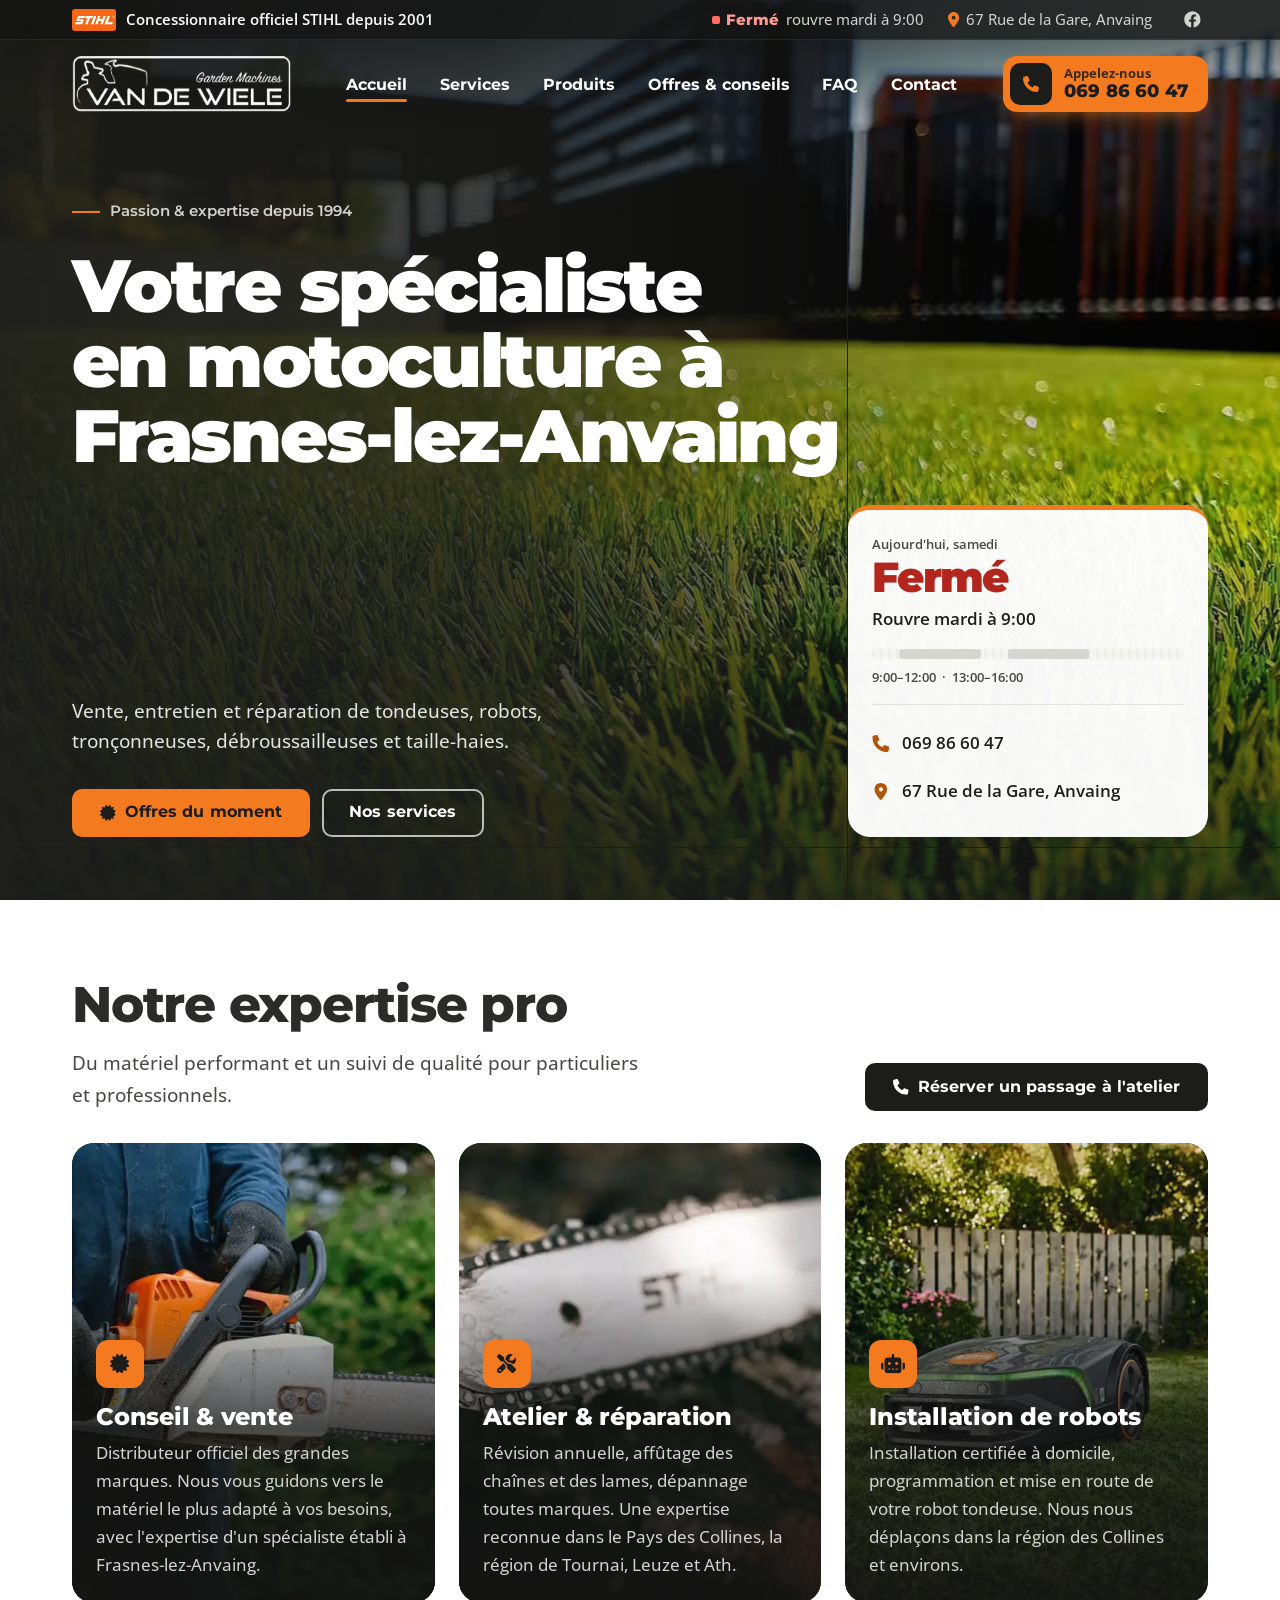
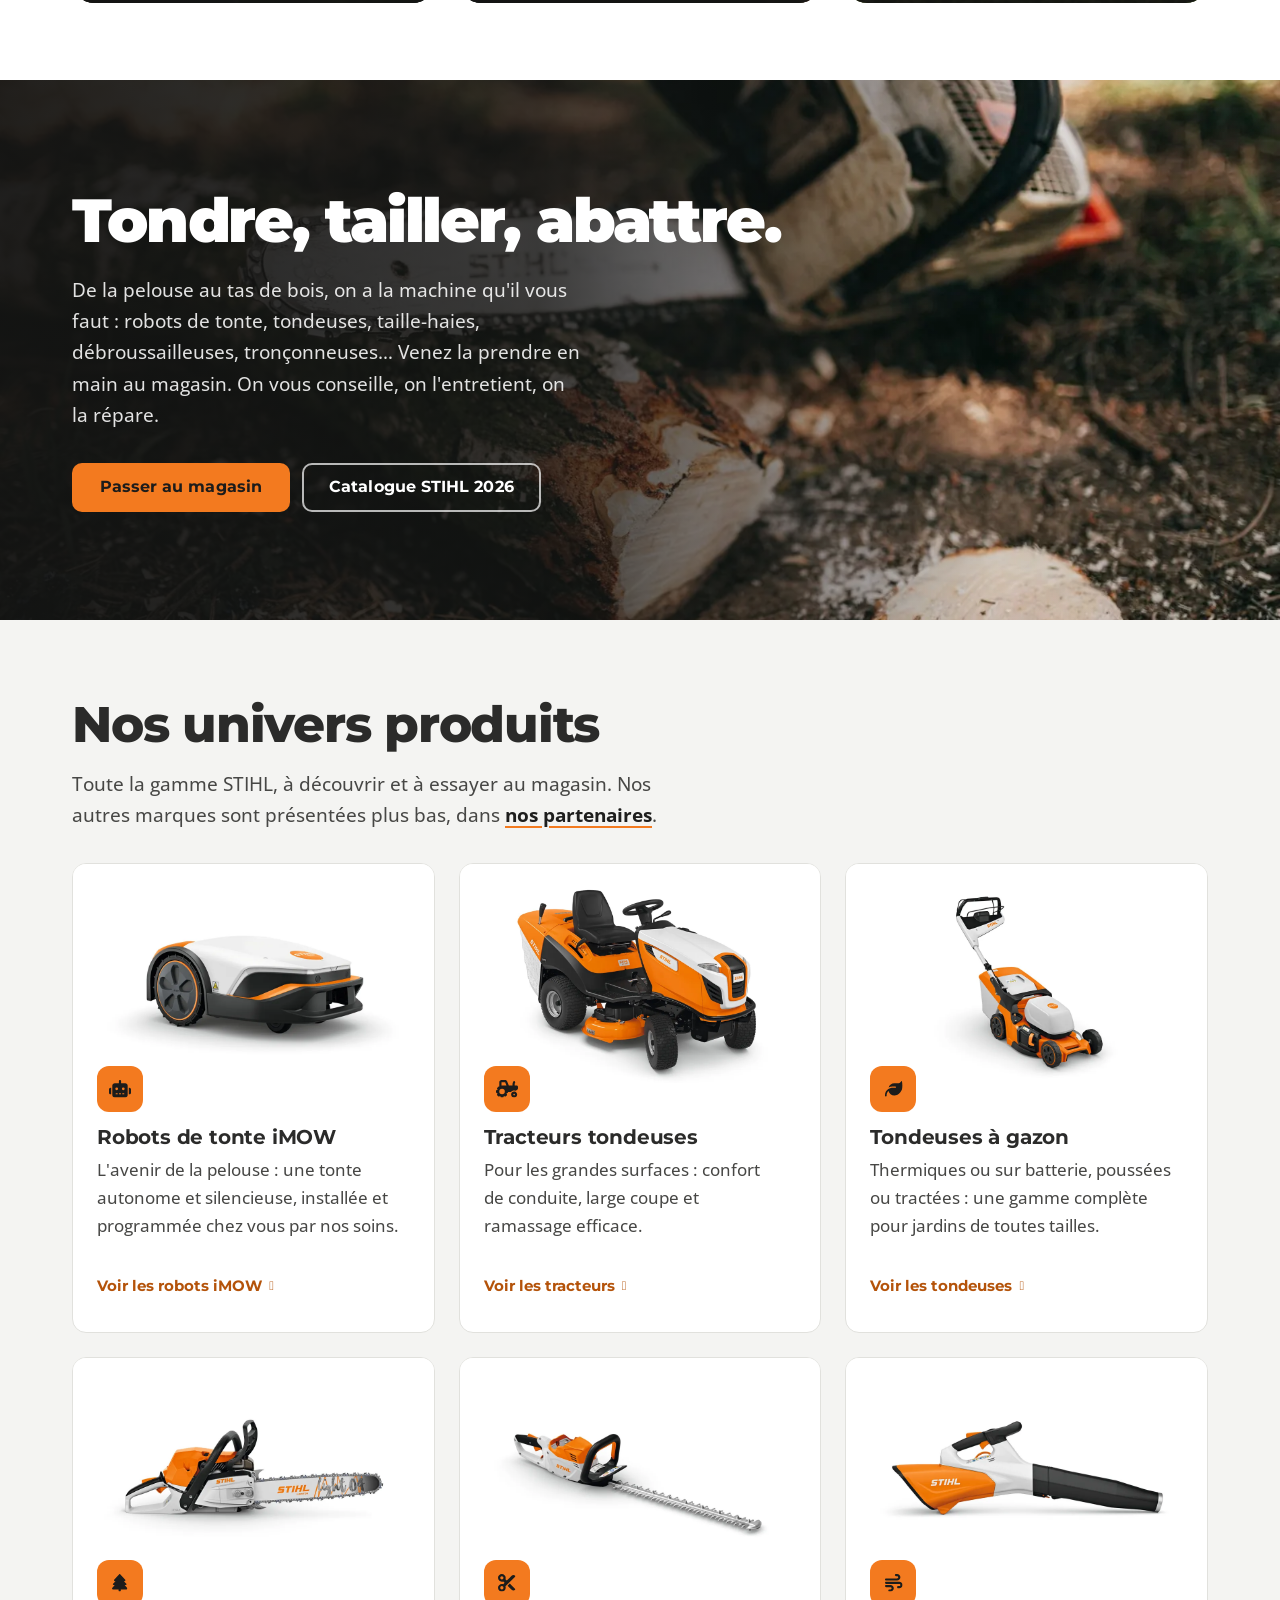
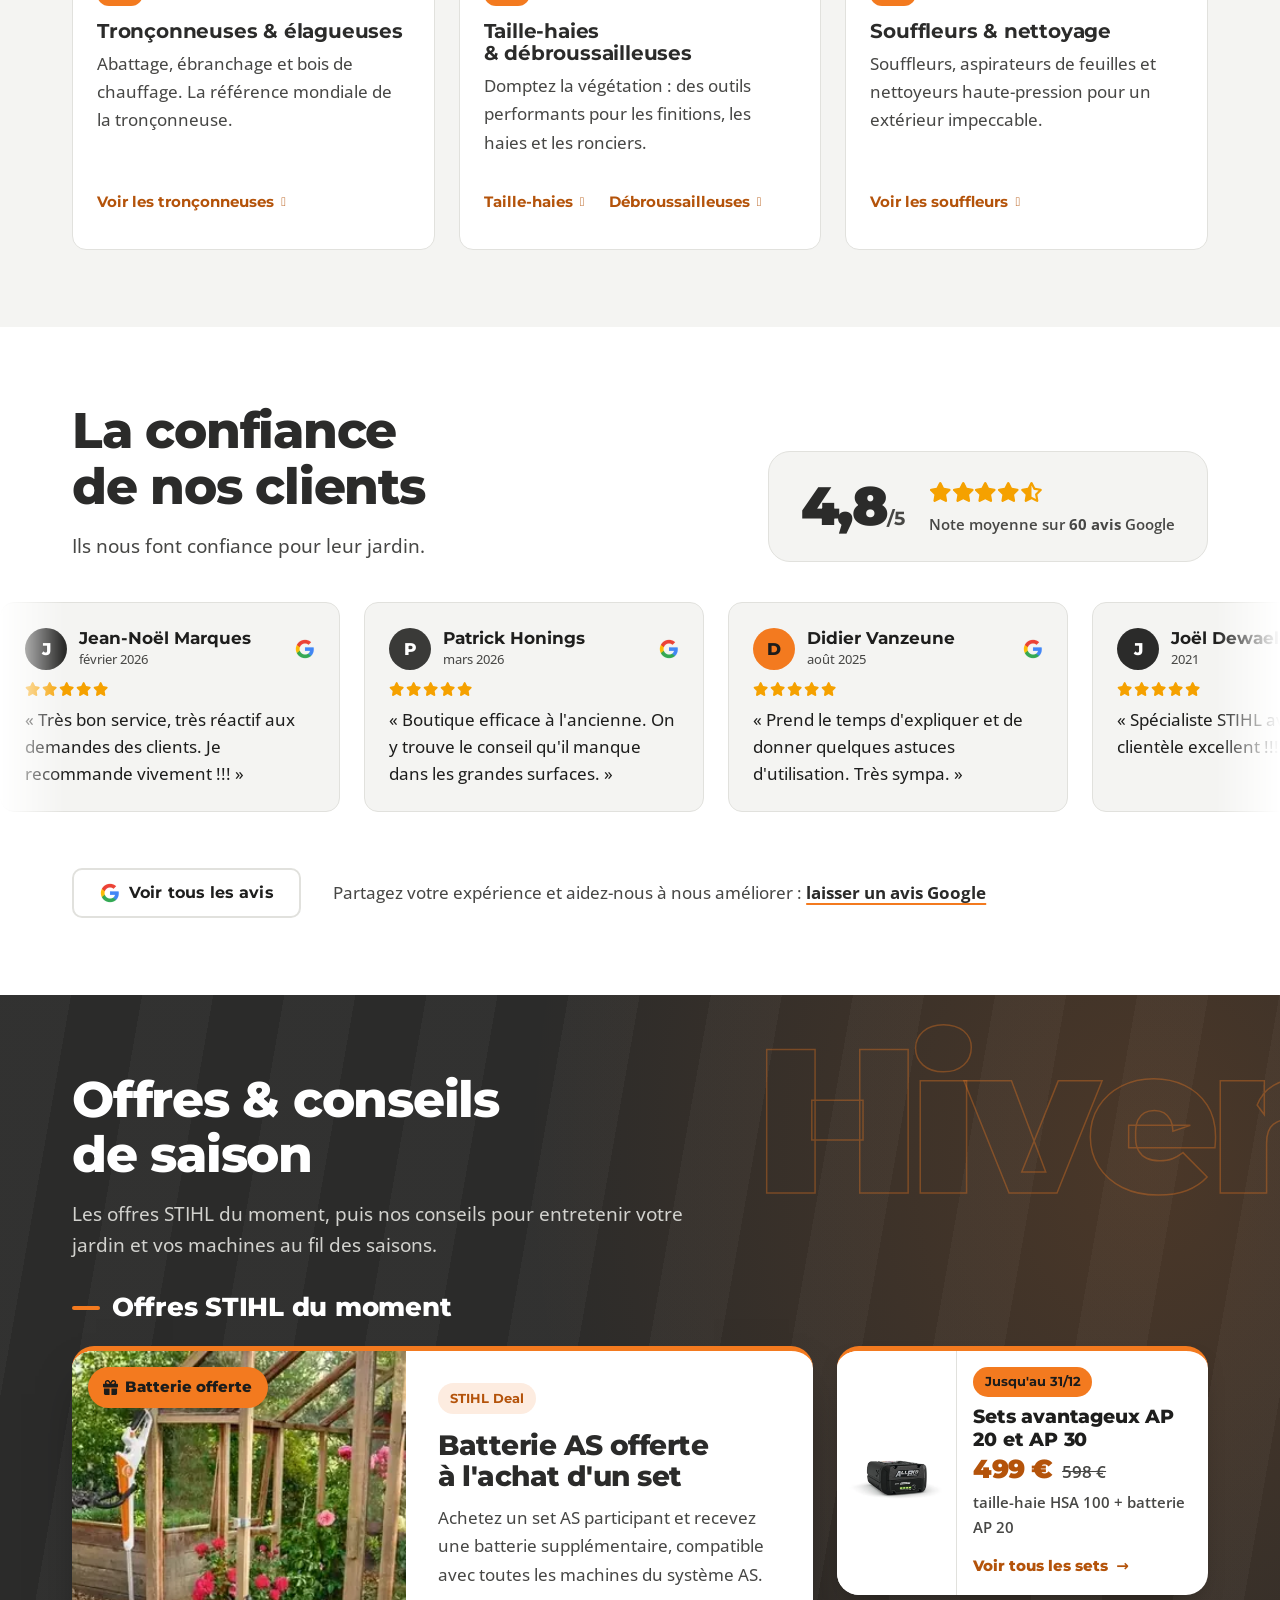
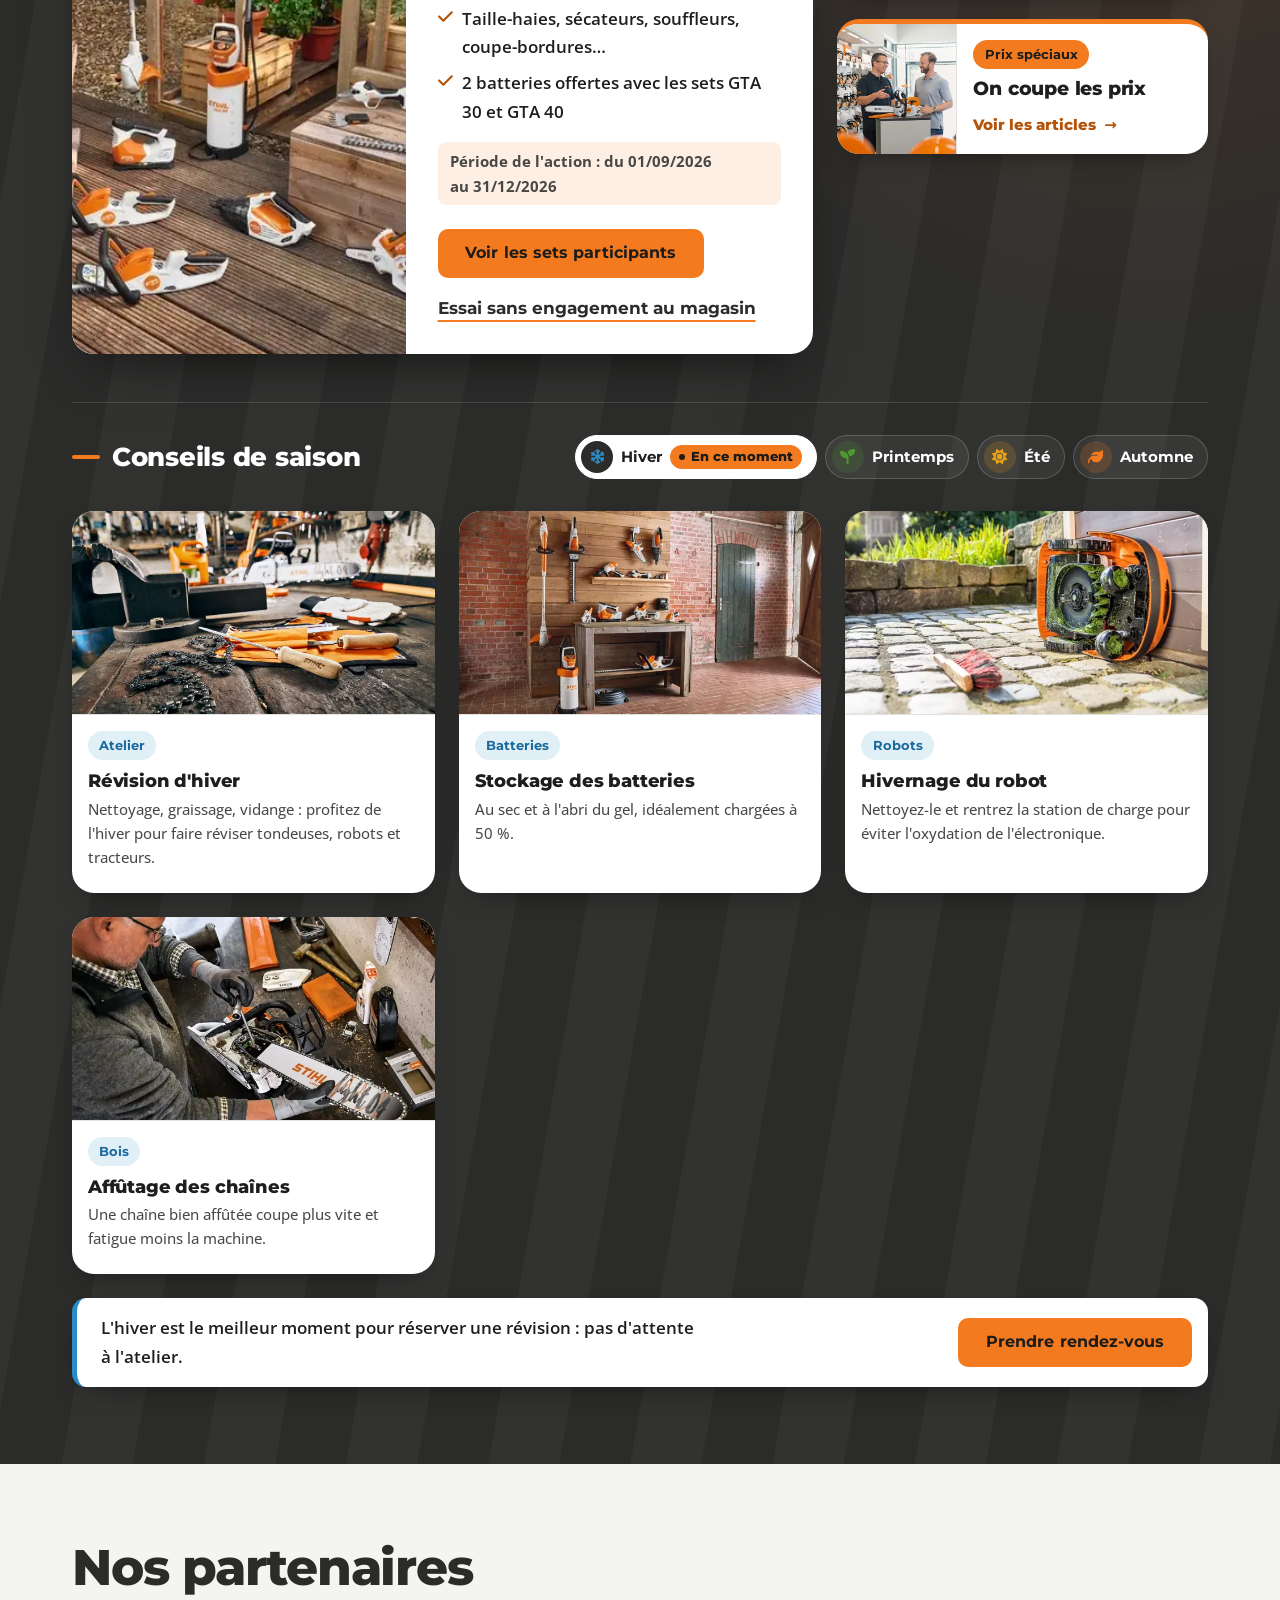
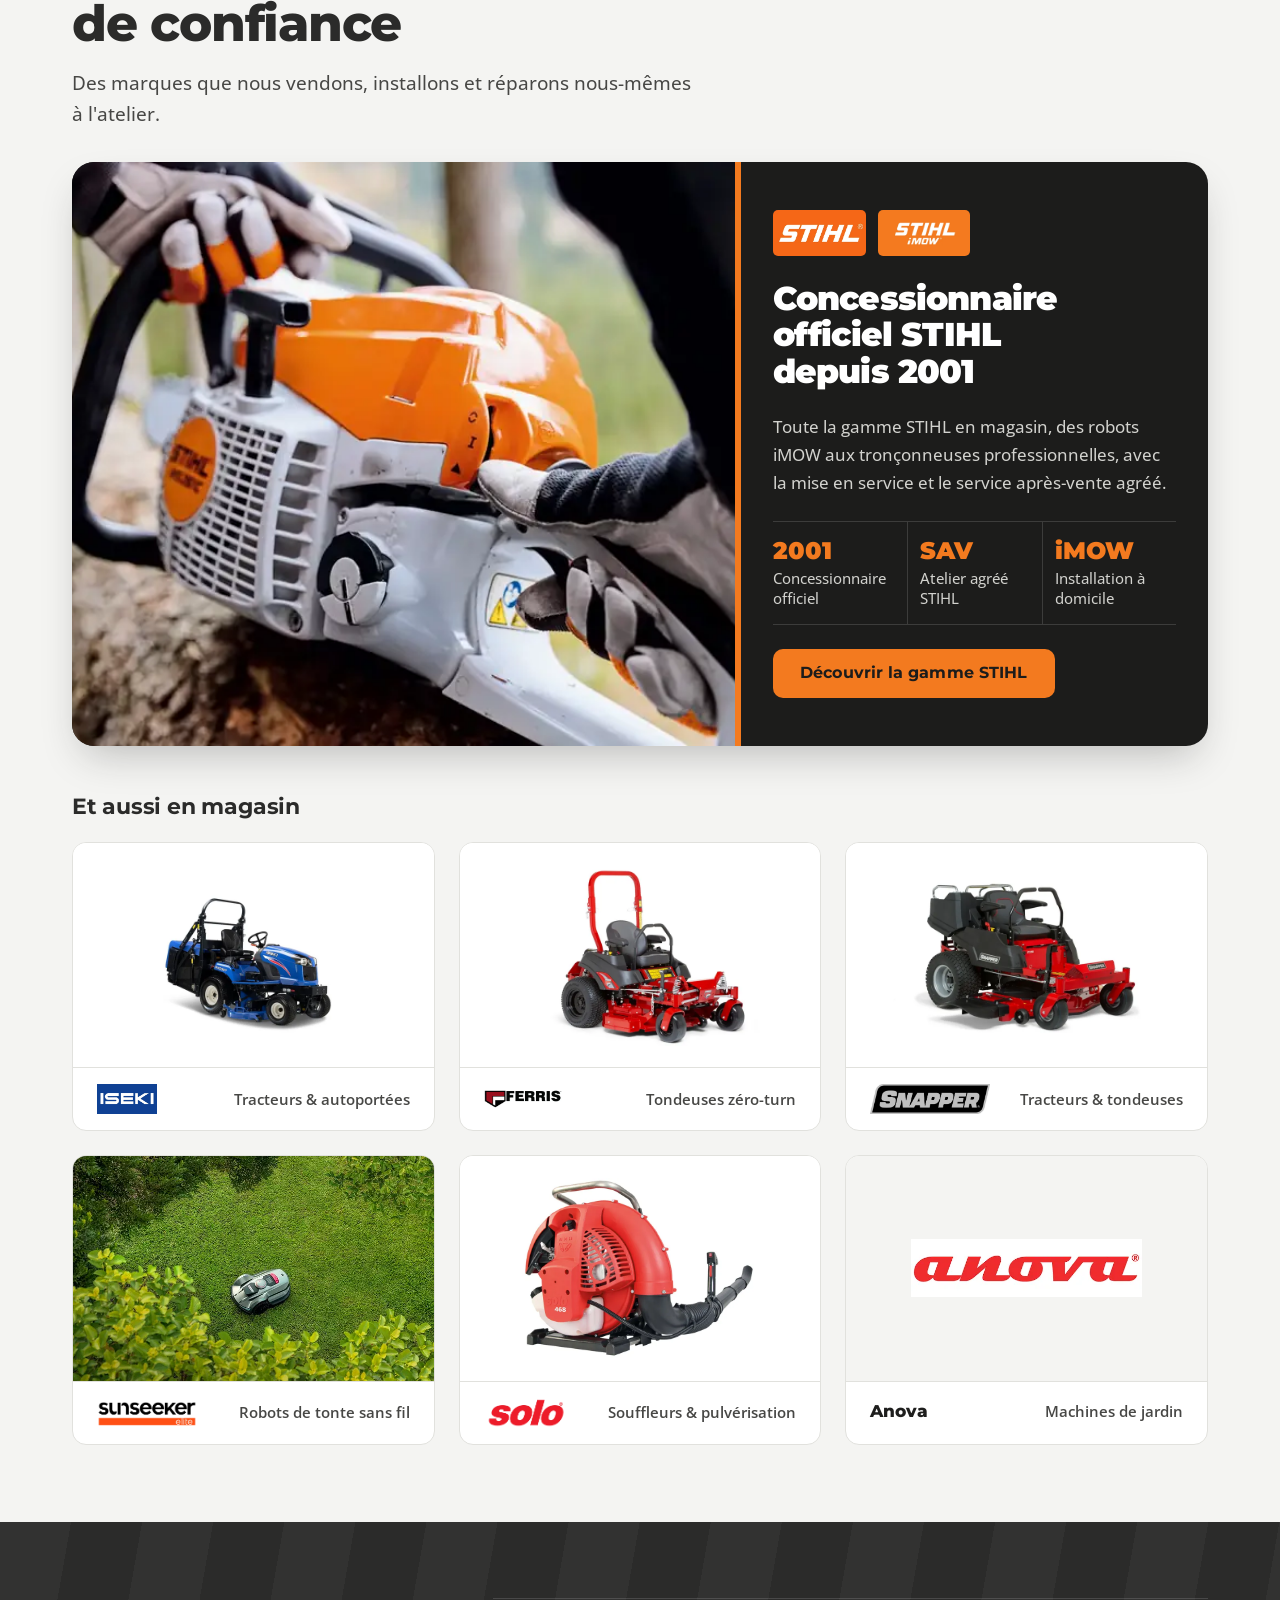
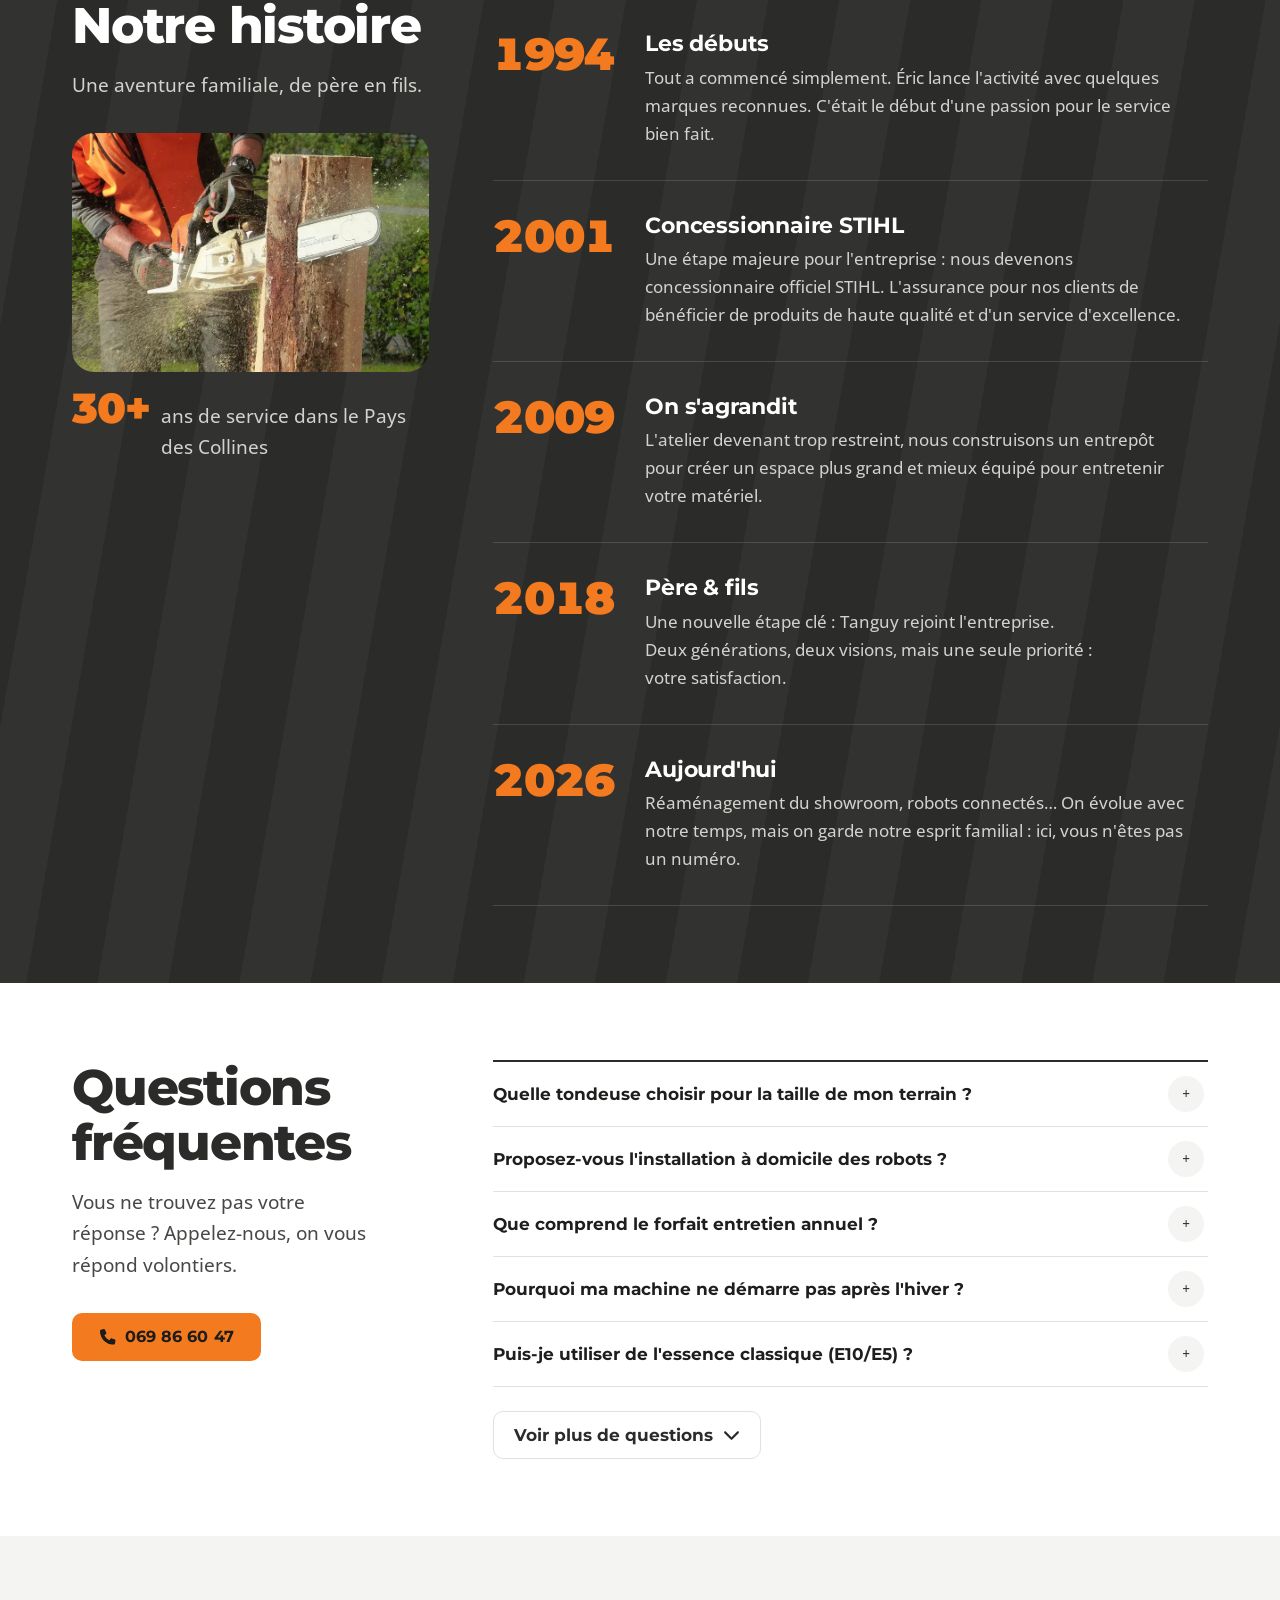
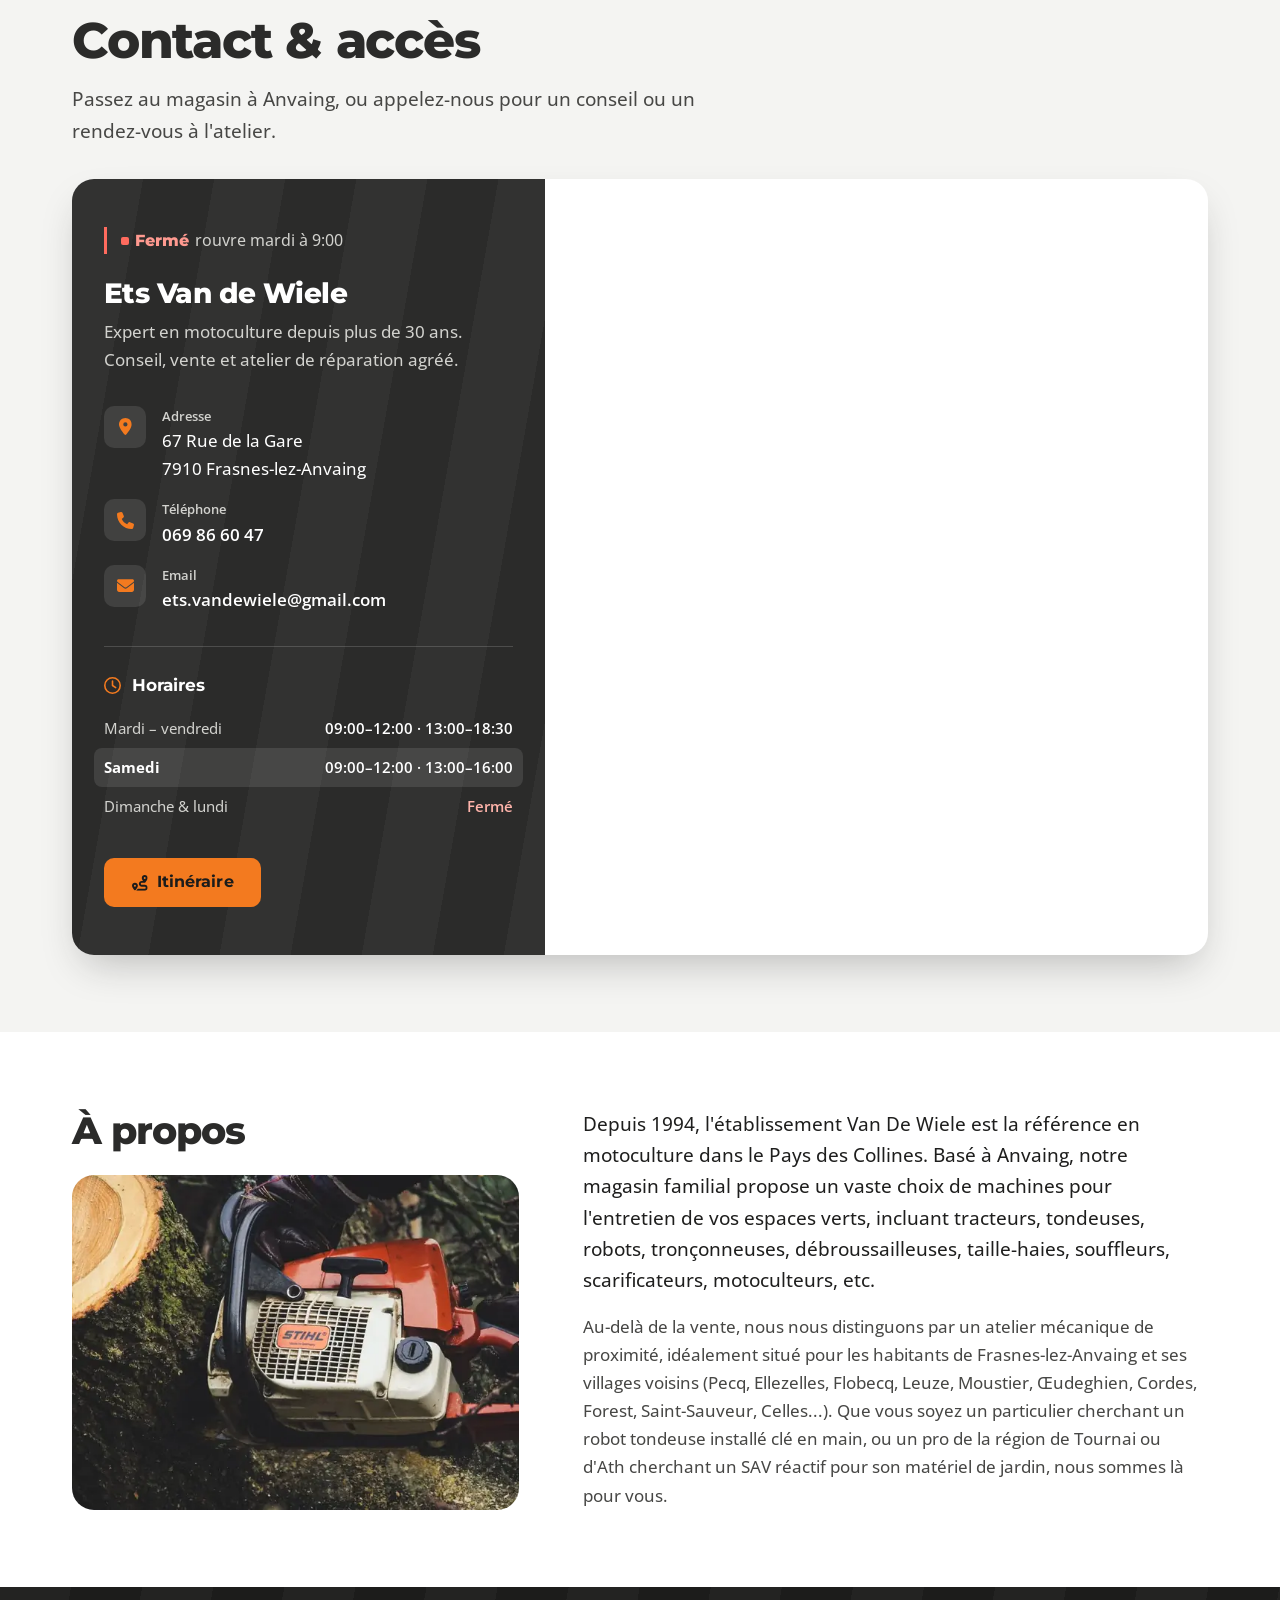
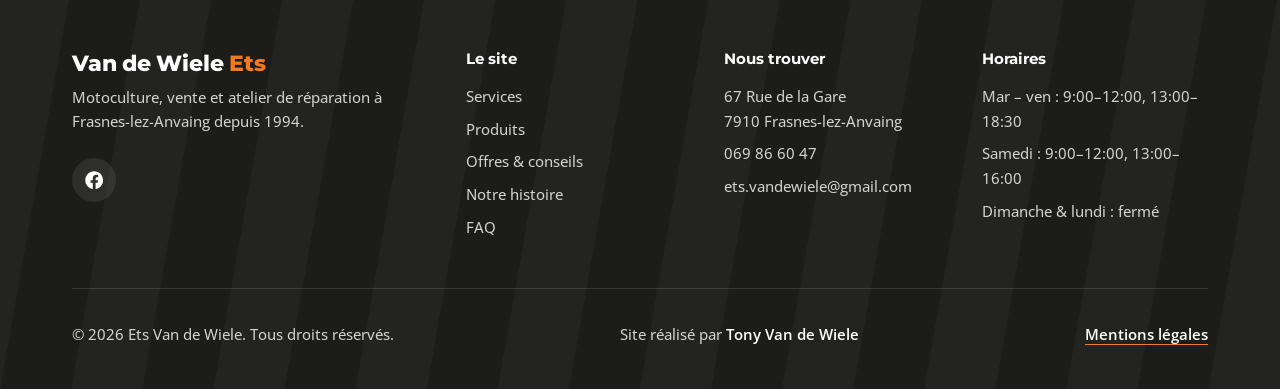
==== commit ce89575d: "Refactor code structure for improved readability and maintainability" ====
--- a/index.html
+++ b/index.html
@@ -109,7 +109,7 @@
     }
   </style>
 
-  <link rel="stylesheet" href="css/style.css?v=20261126">
+  <link rel="stylesheet" href="css/style.css?v=20261126g">
 
   <script type="application/ld+json">
     {
@@ -193,7 +193,6 @@
     <symbol id="s-scissors" viewBox="0 0 512 512"><path d="M256 192l-39.5-39.5c4.9-12.6 7.5-26.2 7.5-40.5C224 50.1 173.9 0 112 0S0 50.1 0 112s50.1 112 112 112c14.3 0 27.9-2.7 40.5-7.5L192 256l-39.5 39.5c-12.6-4.9-26.2-7.5-40.5-7.5C50.1 288 0 338.1 0 400s50.1 112 112 112s112-50.1 112-112c0-14.3-2.7-27.9-7.5-40.5L499.2 76.8c7.1-7.1 7.1-18.5 0-25.6c-28.3-28.3-74.1-28.3-102.4 0L256 192zm22.6 150.6L396.8 460.8c28.3 28.3 74.1 28.3 102.4 0c7.1-7.1 7.1-18.5 0-25.6L342.6 278.6l-64 64zM64 112a48 48 0 1 1 96 0 48 48 0 1 1 -96 0zm48 240a48 48 0 1 1 0 96 48 48 0 1 1 0-96z"/></symbol>
     <symbol id="s-screwdriver-wrench" viewBox="0 0 512 512"><path d="M78.6 5C69.1-2.4 55.6-1.5 47 7L7 47c-8.5 8.5-9.4 22-2.1 31.6l80 104c4.5 5.9 11.6 9.4 19 9.4h54.1l109 109c-14.7 29-10 65.4 14.3 89.6l112 112c12.5 12.5 32.8 12.5 45.3 0l64-64c12.5-12.5 12.5-32.8 0-45.3l-112-112c-24.2-24.2-60.6-29-89.6-14.3l-109-109V104c0-7.5-3.5-14.5-9.4-19L78.6 5zM19.9 396.1C7.2 408.8 0 426.1 0 444.1C0 481.6 30.4 512 67.9 512c18 0 35.3-7.2 48-19.9L233.7 374.3c-7.8-20.9-9-43.6-3.6-65.1l-61.7-61.7L19.9 396.1zM512 144c0-10.5-1.1-20.7-3.2-30.5c-2.4-11.2-16.1-14.1-24.2-6l-63.9 63.9c-3 3-7.1 4.7-11.3 4.7H352c-8.8 0-16-7.2-16-16V102.6c0-4.2 1.7-8.3 4.7-11.3l63.9-63.9c8.1-8.1 5.2-21.8-6-24.2C388.7 1.1 378.5 0 368 0C288.5 0 224 64.5 224 144l0 .8 85.3 85.3c36-9.1 75.8 .5 104 28.7L429 274.5c49-23 83-72.8 83-130.5zM56 432a24 24 0 1 1 48 0 24 24 0 1 1 -48 0z"/></symbol>
     <symbol id="s-seedling" viewBox="0 0 512 512"><path d="M512 32c0 113.6-84.6 207.5-194.2 222c-7.1-53.4-30.6-101.6-65.3-139.3C290.8 46.3 364 0 448 0h32c17.7 0 32 14.3 32 32zM0 96C0 78.3 14.3 64 32 64H64c123.7 0 224 100.3 224 224v32V480c0 17.7-14.3 32-32 32s-32-14.3-32-32V320C100.3 320 0 219.7 0 96z"/></symbol>
-    <symbol id="s-shower" viewBox="0 0 512 512"><path d="M64 131.9C64 112.1 80.1 96 99.9 96c9.5 0 18.6 3.8 25.4 10.5l16.2 16.2c-21 38.9-17.4 87.5 10.9 123L151 247c-9.4 9.4-9.4 24.6 0 33.9s24.6 9.4 33.9 0L345 121c9.4-9.4 9.4-24.6 0-33.9s-24.6-9.4-33.9 0l-1.3 1.3c-35.5-28.3-84.2-31.9-123-10.9L170.5 61.3C151.8 42.5 126.4 32 99.9 32C44.7 32 0 76.7 0 131.9V448c0 17.7 14.3 32 32 32s32-14.3 32-32V131.9zM256 352a32 32 0 1 0 0-64 32 32 0 1 0 0 64zm64 64a32 32 0 1 0 -64 0 32 32 0 1 0 64 0zm0-128a32 32 0 1 0 0-64 32 32 0 1 0 0 64zm64 64a32 32 0 1 0 -64 0 32 32 0 1 0 64 0zm0-128a32 32 0 1 0 0-64 32 32 0 1 0 0 64zm64 64a32 32 0 1 0 -64 0 32 32 0 1 0 64 0zm32-32a32 32 0 1 0 0-64 32 32 0 1 0 0 64z"/></symbol>
     <symbol id="s-snowflake" viewBox="0 0 448 512"><path d="M224 0c17.7 0 32 14.3 32 32V62.1l15-15c9.4-9.4 24.6-9.4 33.9 0s9.4 24.6 0 33.9l-49 49v70.3l61.4-35.8 17.7-66.1c3.4-12.8 16.6-20.4 29.4-17s20.4 16.6 17 29.4l-5.2 19.3 23.6-13.8c15.3-8.9 34.9-3.7 43.8 11.5s3.8 34.9-11.5 43.8l-25.3 14.8 21.7 5.8c12.8 3.4 20.4 16.6 17 29.4s-16.6 20.4-29.4 17l-67.7-18.1L287.5 256l60.9 35.5 67.7-18.1c12.8-3.4 26 4.2 29.4 17s-4.2 26-17 29.4l-21.7 5.8 25.3 14.8c15.3 8.9 20.4 28.5 11.5 43.8s-28.5 20.4-43.8 11.5l-23.6-13.8 5.2 19.3c3.4 12.8-4.2 26-17 29.4s-26-4.2-29.4-17l-17.7-66.1L256 311.7v70.3l49 49c9.4 9.4 9.4 24.6 0 33.9s-24.6 9.4-33.9 0l-15-15V480c0 17.7-14.3 32-32 32s-32-14.3-32-32V449.9l-15 15c-9.4 9.4-24.6 9.4-33.9 0s-9.4-24.6 0-33.9l49-49V311.7l-61.4 35.8-17.7 66.1c-3.4 12.8-16.6 20.4-29.4 17s-20.4-16.6-17-29.4l5.2-19.3L48.1 395.6c-15.3 8.9-34.9 3.7-43.8-11.5s-3.7-34.9 11.5-43.8l25.3-14.8-21.7-5.8c-12.8-3.4-20.4-16.6-17-29.4s16.6-20.4 29.4-17l67.7 18.1L160.5 256 99.6 220.5 31.9 238.6c-12.8 3.4-26-4.2-29.4-17s4.2-26 17-29.4l21.7-5.8L15.9 171.6C.6 162.7-4.5 143.1 4.4 127.9s28.5-20.4 43.8-11.5l23.6 13.8-5.2-19.3c-3.4-12.8 4.2-26 17-29.4s26 4.2 29.4 17l17.7 66.1L192 200.3V129.9L143 81c-9.4-9.4-9.4-24.6 0-33.9s24.6-9.4 33.9 0l15 15V32c0-17.7 14.3-32 32-32z"/></symbol>
     <symbol id="s-star" viewBox="0 0 576 512"><path d="M316.9 18C311.6 7 300.4 0 288.1 0s-23.4 7-28.8 18L195 150.3 51.4 171.5c-12 1.8-22 10.2-25.7 21.7s-.7 24.2 7.9 32.7L137.8 329 113.2 474.7c-2 12 3 24.2 12.9 31.3s23 8 33.8 2.3l128.3-68.5 128.3 68.5c10.8 5.7 23.9 4.9 33.8-2.3s14.9-19.3 12.9-31.3L438.5 329 542.7 225.9c8.6-8.5 11.7-21.2 7.9-32.7s-13.7-19.9-25.7-21.7L381.2 150.3 316.9 18z"/></symbol>
     <symbol id="s-star-half-stroke" viewBox="0 0 640 512"><path d="M320 376.4l.1-.1 26.4 14.1 85.2 45.5-16.5-97.6-4.8-28.7 20.7-20.5 70.1-69.3-96.1-14.2-29.3-4.3-12.9-26.6L320.1 86.9l-.1 .3V376.4zm175.1 98.3c2 12-3 24.2-12.9 31.3s-23 8-33.8 2.3L320.1 439.8 191.8 508.3C181 514 167.9 513.1 158 506s-14.9-19.3-12.9-31.3L169.8 329 65.6 225.9c-8.6-8.5-11.7-21.2-7.9-32.7s13.7-19.9 25.7-21.7L227 150.3 291.4 18c5.4-11 16.5-18 28.8-18s23.4 7 28.8 18l64.3 132.3 143.6 21.2c12 1.8 22 10.2 25.7 21.7s.7 24.2-7.9 32.7L470.5 329l24.6 145.7z"/></symbol>
@@ -239,7 +238,7 @@
           <li><a href="#accueil">Accueil</a></li>
           <li><a href="#services">Services</a></li>
           <li><a href="#produits">Produits</a></li>
-          <li><a href="#actu">Actu &amp; promos</a></li>
+          <li><a href="#actu">Offres &amp; conseils</a></li>
           <li><a href="#faq-section">FAQ</a></li>
           <li><a href="#contact">Contact</a></li>
         </ul>
@@ -279,8 +278,7 @@
           <p class="hero-lead">Vente, entretien et réparation de tondeuses, robots, tronçonneuses,
             débroussailleuses et taille-haies.</p>
           <div class="hero-actions">
-            <a href="#actu" class="btn btn-primary"><svg class="icon" viewBox="0 0 512 512" aria-hidden="true"><use href="#s-certificate"></use></svg> Voir
-              l'offre STIHL</a>
+            <a href="#actu" class="btn btn-primary"><svg class="icon" viewBox="0 0 512 512" aria-hidden="true"><use href="#s-certificate"></use></svg> Offres du moment</a>
             <a href="#services" class="btn btn-outline">Nos services</a>
           </div>
         </div>
@@ -384,8 +382,6 @@
             <p>Toute la gamme STIHL, à découvrir et à essayer au magasin. Nos autres marques sont présentées plus bas,
               dans <a href="#partenaires" class="inline-link">nos partenaires</a>.</p>
           </div>
-          <img class="products-stihl-logo" src="images/logo-stihl.webp" width="319" height="158"
-            alt="STIHL, concessionnaire officiel" loading="lazy">
         </div>
 
         <div class="category-grid">
@@ -475,66 +471,180 @@
       </div>
     </section>
 
+    <section id="temoignages" class="section testimonials">
+      <div class="container testimonials-head">
+        <div class="section-head reveal">
+          <h2>La confiance de nos clients</h2>
+          <p>Ils nous font confiance pour leur jardin.</p>
+        </div>
+
+        <div class="rating-card">
+          <div class="rating-number">4,8<span>/5</span></div>
+          <div>
+            <div class="big-stars" role="img" aria-label="Note de 4,8 sur 5, sur 60 avis Google">
+              <svg class="icon" viewBox="0 0 576 512" aria-hidden="true"><use href="#s-star"></use></svg><svg class="icon" viewBox="0 0 576 512" aria-hidden="true"><use href="#s-star"></use></svg><svg class="icon" viewBox="0 0 576 512" aria-hidden="true"><use href="#s-star"></use></svg><svg class="icon" viewBox="0 0 576 512" aria-hidden="true"><use href="#s-star"></use></svg><svg class="icon" viewBox="0 0 640 512" aria-hidden="true"><use href="#s-star-half-stroke"></use></svg>
+            </div>
+            <p class="rating-label">Note moyenne sur <strong>60 avis</strong> Google</p>
+          </div>
+        </div>
+      </div>
+
+      <div class="marquee" tabindex="0" aria-label="Avis Google de nos clients">
+        <div class="marquee-track">
+          <ul class="review-list">
+            <li class="review-card">
+              <div class="review-top">
+                <span class="reviewer-avatar" aria-hidden="true">J</span>
+                <div class="reviewer-meta">
+                  <p class="reviewer-name">Jean-Noël Marques</p>
+                  <p class="review-date"><time datetime="2026-02">février 2026</time></p>
+                </div>
+                <img src="images/google-logo-40.webp" width="20" height="20" alt="Avis Google" class="google-mark"
+                  loading="lazy">
+              </div>
+              <div class="review-stars is-five" role="img" aria-label="5 étoiles sur 5"></div>
+              <blockquote class="review-text">«&nbsp;Très bon service, très réactif aux demandes des clients. Je recommande
+                vivement&nbsp;!!!&nbsp;»</blockquote>
+            </li>
+            <li class="review-card">
+              <div class="review-top">
+                <span class="reviewer-avatar" aria-hidden="true">P</span>
+                <div class="reviewer-meta">
+                  <p class="reviewer-name">Patrick Honings</p>
+                  <p class="review-date"><time datetime="2026-03">mars 2026</time></p>
+                </div>
+                <img src="images/google-logo-40.webp" width="20" height="20" alt="Avis Google" class="google-mark"
+                  loading="lazy">
+              </div>
+              <div class="review-stars is-five" role="img" aria-label="5 étoiles sur 5"></div>
+              <blockquote class="review-text">«&nbsp;Boutique efficace à l'ancienne. On y trouve le conseil qu'il manque dans
+                les grandes surfaces.&nbsp;»</blockquote>
+            </li>
+            <li class="review-card">
+              <div class="review-top">
+                <span class="reviewer-avatar" aria-hidden="true">D</span>
+                <div class="reviewer-meta">
+                  <p class="reviewer-name">Didier Vanzeune</p>
+                  <p class="review-date"><time datetime="2025-08">août 2025</time></p>
+                </div>
+                <img src="images/google-logo-40.webp" width="20" height="20" alt="Avis Google" class="google-mark"
+                  loading="lazy">
+              </div>
+              <div class="review-stars is-five" role="img" aria-label="5 étoiles sur 5"></div>
+              <blockquote class="review-text">«&nbsp;Prend le temps d'expliquer et de donner quelques astuces d'utilisation.
+                Très sympa.&nbsp;»</blockquote>
+            </li>
+            <li class="review-card">
+              <div class="review-top">
+                <span class="reviewer-avatar" aria-hidden="true">J</span>
+                <div class="reviewer-meta">
+                  <p class="reviewer-name">Joël Dewaele</p>
+                  <p class="review-date"><time datetime="2021">2021</time></p>
+                </div>
+                <img src="images/google-logo-40.webp" width="20" height="20" alt="Avis Google" class="google-mark"
+                  loading="lazy">
+              </div>
+              <div class="review-stars is-five" role="img" aria-label="5 étoiles sur 5"></div>
+              <blockquote class="review-text">«&nbsp;Spécialiste STIHL avec un service clientèle excellent&nbsp;!!!&nbsp;»</blockquote>
+            </li>
+            <li class="review-card">
+              <div class="review-top">
+                <span class="reviewer-avatar" aria-hidden="true">O</span>
+                <div class="reviewer-meta">
+                  <p class="reviewer-name">Olympe Delbecq</p>
+                  <p class="review-date"><time datetime="2024">2024</time></p>
+                </div>
+                <img src="images/google-logo-40.webp" width="20" height="20" alt="Avis Google" class="google-mark"
+                  loading="lazy">
+              </div>
+              <div class="review-stars is-five" role="img" aria-label="5 étoiles sur 5"></div>
+              <blockquote class="review-text">«&nbsp;Très compétent et de bon conseil.&nbsp;»</blockquote>
+            </li>
+            <li class="review-card">
+              <div class="review-top">
+                <span class="reviewer-avatar" aria-hidden="true">G</span>
+                <div class="reviewer-meta">
+                  <p class="reviewer-name">Guy Vankeirsbilck</p>
+                  <p class="review-date"><time datetime="2024">2024</time></p>
+                </div>
+                <img src="images/google-logo-40.webp" width="20" height="20" alt="Avis Google" class="google-mark"
+                  loading="lazy">
+              </div>
+              <div class="review-stars is-five" role="img" aria-label="5 étoiles sur 5"></div>
+              <blockquote class="review-text">«&nbsp;Étant client, service sérieux 👍👋&nbsp;»</blockquote>
+            </li>
+            <li class="review-card">
+              <div class="review-top">
+                <span class="reviewer-avatar" aria-hidden="true">R</span>
+                <div class="reviewer-meta">
+                  <p class="reviewer-name">Régis Godemont</p>
+                  <p class="review-date"><time datetime="2022">2022</time></p>
+                </div>
+                <img src="images/google-logo-40.webp" width="20" height="20" alt="Avis Google" class="google-mark"
+                  loading="lazy">
+              </div>
+              <div class="review-stars is-five" role="img" aria-label="5 étoiles sur 5"></div>
+              <blockquote class="review-text">«&nbsp;Bon accueil et très bon service.&nbsp;»</blockquote>
+            </li>
+            <li class="review-card">
+              <div class="review-top">
+                <span class="reviewer-avatar" aria-hidden="true">F</span>
+                <div class="reviewer-meta">
+                  <p class="reviewer-name">Fred Haustrate</p>
+                  <p class="review-date"><time datetime="2024">2024</time></p>
+                </div>
+                <img src="images/google-logo-40.webp" width="20" height="20" alt="Avis Google" class="google-mark"
+                  loading="lazy">
+              </div>
+              <div class="review-stars is-five" role="img" aria-label="5 étoiles sur 5"></div>
+              <blockquote class="review-text">«&nbsp;Très bon service&nbsp;»</blockquote>
+            </li>
+          </ul>
+          <!-- Copie pour la boucle infinie du défilement (ignorée par les lecteurs d'écran) -->
+          <ul class="review-list" aria-hidden="true"></ul>
+        </div>
+      </div>
+
+      <div class="container reviews-cta">
+        <a href="https://www.google.com/search?sxsrf=ANbL-n4Da86xDItZlyJt3lmCO6SqH1E5KQ:1776461882862&amp;si=AL3DRZHrmvnFAVQPOO2Bzhf8AX9KZZ6raUI_dT7DG_z0kV2_xxUjozhIcyuU9Ib08f1fICOakVjyLj6-e8apocjhO52RkLgLtgpit5iy2-MJBSwb4-PVw5cJlMUvrPg4K8gIu6nl1M6g&amp;q=Van+De+Wiele+/+Eric+Avis"
+          target="_blank" rel="noopener noreferrer" class="btn btn-light">
+          <img src="images/google-logo-40.webp" alt="" width="20" height="20" loading="lazy">
+          Voir tous les avis
+        </a>
+        <p class="write-review-prompt">Partagez votre expérience et aidez-nous à nous améliorer&nbsp;:
+          <a href="https://www.google.com/search?sxsrf=ANbL-n4Da86xDItZlyJt3lmCO6SqH1E5KQ:1776461882862&amp;si=AL3DRZHrmvnFAVQPOO2Bzhf8AX9KZZ6raUI_dT7DG_z0kV2_xxUjozhIcyuU9Ib08f1fICOakVjyLj6-e8apocjhO52RkLgLtgpit5iy2-MJBSwb4-PVw5cJlMUvrPg4K8gIu6nl1M6g&amp;q=Van+De+Wiele+/+Eric+Avis"
+            target="_blank" rel="noopener noreferrer">laisser un avis Google</a>
+        </p>
+      </div>
+    </section>
+
     <section id="actu" class="section promo" data-season="autumn" aria-labelledby="promo-title">
       <p class="season-ghost" id="season-ghost" aria-hidden="true">Automne</p>
       <div class="container">
         <div class="promo-head reveal">
-          <h2 id="promo-title">Au rythme des saisons</h2>
-          <p>Offres STIHL en cours, conseils d'entretien et rendez-vous à l'atelier&nbsp;: ce qui compte au jardin,
-            saison après saison.</p>
-        </div>
-
-        <div class="season-tabs" role="tablist" aria-label="Choisir une saison">
-          <button class="tab-btn active" role="tab" id="tab-autumn" aria-selected="true" aria-controls="season-autumn"
-            data-season="autumn" data-label="Automne">
-            <span class="tab-icon" aria-hidden="true"><svg class="icon" viewBox="0 0 512 512" aria-hidden="true"><use href="#s-leaf"></use></svg></span>
-            <span class="tab-text">
-              <span class="tab-name">Automne</span>
-              <span class="tab-months">sept. – nov. 2026</span>
-            </span>
-            <span class="tab-now">En cours</span>
-          </button>
-          <button class="tab-btn" role="tab" id="tab-winter" aria-selected="false" aria-controls="season-winter"
-            tabindex="-1" data-season="winter" data-label="Hiver">
-            <span class="tab-icon" aria-hidden="true"><svg class="icon" viewBox="0 0 448 512" aria-hidden="true"><use href="#s-snowflake"></use></svg></span>
-            <span class="tab-text">
-              <span class="tab-name">Hiver</span>
-              <span class="tab-months">déc. 2026 – fév. 2027</span>
-            </span>
-          </button>
-          <button class="tab-btn" role="tab" id="tab-spring" aria-selected="false" aria-controls="season-spring"
-            tabindex="-1" data-season="spring" data-label="Printemps">
-            <span class="tab-icon" aria-hidden="true"><svg class="icon" viewBox="0 0 512 512" aria-hidden="true"><use href="#s-seedling"></use></svg></span>
-            <span class="tab-text">
-              <span class="tab-name">Printemps</span>
-              <span class="tab-months">mars – mai 2027</span>
-            </span>
-          </button>
-          <button class="tab-btn" role="tab" id="tab-summer" aria-selected="false" aria-controls="season-summer"
-            tabindex="-1" data-season="summer" data-label="Été">
-            <span class="tab-icon" aria-hidden="true"><svg class="icon" viewBox="0 0 512 512" aria-hidden="true"><use href="#s-sun"></use></svg></span>
-            <span class="tab-text">
-              <span class="tab-name">Été</span>
-              <span class="tab-months">juin – août 2027</span>
-            </span>
-          </button>
-        </div>
-
-        <!-- AUTOMNE 2026 : offres STIHL en cours -->
-        <div class="season-content season-autumn active" id="season-autumn" role="tabpanel"
-          aria-labelledby="tab-autumn">
+          <h2 id="promo-title">Offres &amp; conseils de saison</h2>
+          <p>Les offres STIHL du moment, puis nos conseils pour entretenir votre jardin et vos machines au fil des
+            saisons.</p>
+        </div>
+
+        <!-- OFFRES STIHL
+             Chaque offre porte data-until="AAAA-MM-JJ" (dernier jour inclus) et, si besoin, data-from="AAAA-MM-JJ".
+             Le script la masque automatiquement en dehors de cette période. -->
+        <div class="promo-offers" id="promo-offers">
+          <h3 class="promo-block-title">Offres STIHL du moment</h3>
+
           <div class="actu-grid">
-            <article class="actu-main-card">
+            <article class="actu-main-card" data-offer data-until="2026-12-31">
               <div class="actu-visual is-photo">
                 <img src="images/stihl-promo-batterie-as.webp"
-              srcset="images/stihl-promo-batterie-as-800.webp 800w, images/stihl-promo-batterie-as.webp 1000w" sizes="(max-width: 960px) 100vw, 50vw" width="1000" height="667"
+                  srcset="images/stihl-promo-batterie-as-800.webp 800w, images/stihl-promo-batterie-as.webp 1000w" sizes="(max-width: 960px) 100vw, 50vw" width="1000" height="667"
                   alt="Gamme d'outils sur batterie STIHL AS sur une terrasse de jardin" loading="lazy"
                   decoding="async">
                 <span class="actu-badge"><svg class="icon" viewBox="0 0 512 512" aria-hidden="true"><use href="#s-gift"></use></svg> Batterie offerte</span>
               </div>
               <div class="actu-content">
                 <span class="actu-tag">STIHL Deal</span>
-                <h3>Batterie AS offerte à l'achat d'un set</h3>
+                <h4>Batterie AS offerte à l'achat d'un set</h4>
                 <p>Achetez un set AS participant et recevez une batterie supplémentaire, compatible avec toutes les
                   machines du système AS.</p>
 
@@ -549,246 +659,238 @@
 
                 <div class="actu-actions">
                   <a href="https://www.stihl.be/fr/batterie-as-offerte" target="_blank" rel="noopener noreferrer"
-                    class="btn btn-primary">Voir les sets participants</a>
+                    class="btn btn-primary">Voir les sets participants <span class="sr-only">(nouvel onglet)</span></a>
                   <a href="#contact" class="text-link">Essai sans engagement au magasin</a>
                 </div>
               </div>
             </article>
 
-            <aside class="actu-sidebar">
-              <h3 class="sidebar-title">Autres offres STIHL en cours</h3>
+            <aside class="actu-sidebar" aria-label="Autres offres STIHL">
               <div class="news-list">
                 <a href="https://www.stihl.be/fr/campaign/one-time-campaigns/ap-sets" target="_blank"
-                  rel="noopener noreferrer" class="news-item">
+                  rel="noopener noreferrer" class="news-item" data-offer data-until="2026-12-31">
                   <span class="news-thumb"><img src="images/stihl-ap-300.webp" width="700" height="467" alt=""
                       loading="lazy" decoding="async"></span>
                   <span class="news-info">
-                    <span class="news-date">STIHL Deal jusqu'au 31/12/2026</span>
+                    <span class="news-date">Jusqu'au 31/12</span>
                     <span class="news-title">Sets avantageux AP 20 et AP 30</span>
                     <span class="news-price"><strong>499&nbsp;€</strong> <s>598&nbsp;€</s> <span>taille-haie HSA 100 + batterie AP 20</span></span>
                     <span class="news-text">Autres combinaisons machine + batterie à prix réduit. Jusqu'à
                       épuisement des stocks.</span>
-                    <span class="news-more">Voir tous les sets</span>
+                    <span class="news-more">Voir tous les sets <span class="sr-only">(nouvel onglet)</span></span>
                   </span>
                 </a>
 
                 <a href="https://www.stihl.be/fr/actualites/offres-et-promotions/articles-a-prix-reduit"
-                  target="_blank" rel="noopener noreferrer" class="news-item">
-                  <span class="news-thumb"><img src="images/stihl-ms-300.webp" width="900" height="600" alt=""
-                      loading="lazy" decoding="async"></span>
+                  target="_blank" rel="noopener noreferrer" class="news-item" data-offer>
+                  <span class="news-thumb is-photo"><img src="images/conseil-prix-magasin.webp" width="640" height="427" alt="" loading="lazy" decoding="async"></span>
                   <span class="news-info">
                     <span class="news-date">Prix spéciaux</span>
                     <span class="news-title">On coupe les prix</span>
                     <span class="news-text">Des réductions sur de nombreux best-sellers STIHL. N'attendez pas trop
                       longtemps&nbsp;!</span>
-                    <span class="news-more">Voir les articles</span>
+                    <span class="news-more">Voir les articles <span class="sr-only">(nouvel onglet)</span></span>
                   </span>
                 </a>
-
-                <div class="news-item">
-                  <span class="news-thumb"><img src="images/stihl-bga-200.webp" width="900" height="600" alt=""
-                      loading="lazy" decoding="async"></span>
-                  <span class="news-info">
-                    <span class="news-date">Conseil d'automne</span>
-                    <span class="news-title">Feuilles &amp; bois de chauffage</span>
-                    <span class="news-text">Un souffleur sur batterie dégage terrasses et allées en quelques minutes.
-                      Faites aussi affûter votre chaîne avant la saison du bois.</span>
-                  </span>
-                </div>
               </div>
             </aside>
           </div>
-        </div>
-
-        <!-- HIVER 2027 -->
-        <div class="season-content season-winter" id="season-winter" role="tabpanel" aria-labelledby="tab-winter">
-          <div class="actu-grid">
-            <article class="actu-main-card">
-              <div class="actu-visual is-photo">
-                <img src="images/action-bois-chauffage.webp"
-              srcset="images/action-bois-chauffage-800.webp 800w, images/action-bois-chauffage.webp 1000w" sizes="(max-width: 960px) 100vw, 50vw" width="1000" height="667"
-                  alt="Bûches de bois de chauffage fraîchement coupées" loading="lazy" decoding="async">
-                <span class="actu-badge"><svg class="icon" viewBox="0 0 512 512" aria-hidden="true"><use href="#s-screwdriver-wrench"></use></svg> Révision
-                  d'hiver</span>
-              </div>
-              <div class="actu-content">
-                <span class="actu-tag">Conseil d'hiver</span>
-                <h3>Hivernage et révisions</h3>
-                <p>La saison de tonte est terminée. Profitez de l'hiver pour faire réviser vos machines (tondeuses,
-                  robots, tracteurs) et leur assurer une longue vie.</p>
-
-                <ul class="actu-features">
-                  <li><svg class="icon" viewBox="0 0 448 512" aria-hidden="true"><use href="#s-check"></use></svg> Nettoyage &amp; graissage</li>
-                  <li><svg class="icon" viewBox="0 0 448 512" aria-hidden="true"><use href="#s-check"></use></svg> Affûtage des lames et des chaînes</li>
-                </ul>
-
-                <div class="actu-actions">
-                  <a href="#contact" class="btn btn-primary">Prendre rendez-vous</a>
-                </div>
-              </div>
-            </article>
-
-            <aside class="actu-sidebar">
-              <h3 class="sidebar-title">Conseils pratiques</h3>
-              <div class="news-list">
-                <div class="news-item">
-                  <span class="news-thumb"><img src="images/stihl-ap-300.webp" width="700" height="467" alt=""
-                      loading="lazy" decoding="async"></span>
-                  <span class="news-info">
-                    <span class="news-date">Batteries</span>
-                    <span class="news-title">Stockage des batteries</span>
-                    <span class="news-text">Stockez vos batteries au sec et à l'abri du gel (idéalement à 50&nbsp;% de
-                      charge).</span>
-                  </span>
-                </div>
-
-                <div class="news-item">
-                  <span class="news-thumb"><img src="images/robot-imow-studio.webp" width="900" height="600" alt=""
-                      loading="lazy" decoding="async"></span>
-                  <span class="news-info">
-                    <span class="news-date">Robots</span>
-                    <span class="news-title">Hivernage du robot</span>
-                    <span class="news-text">Rentrez votre station de charge pour l'hiver afin d'éviter l'oxydation de
-                      l'électronique.</span>
-                  </span>
-                </div>
-
-                <div class="news-item">
-                  <span class="news-thumb"><img src="images/stihl-chaine.webp" width="700" height="467" alt=""
-                      loading="lazy" decoding="async"></span>
-                  <span class="news-info">
-                    <span class="news-date">Atelier</span>
-                    <span class="news-title">Affûtage des chaînes</span>
-                    <span class="news-text">Une chaîne bien affûtée coupe plus vite et fatigue moins la machine. Nous
-                      affûtons chaînes et lames à l'atelier.</span>
-                  </span>
-                </div>
-              </div>
-            </aside>
-          </div>
-        </div>
-
-        <!-- PRINTEMPS 2027 -->
-        <div class="season-content season-spring" id="season-spring" role="tabpanel" aria-labelledby="tab-spring">
-          <div class="actu-grid">
-            <article class="actu-main-card">
-              <div class="actu-visual is-photo">
-                <img src="images/action-tondeuse-herbe.webp"
-              srcset="images/action-tondeuse-herbe-800.webp 800w, images/action-tondeuse-herbe.webp 1000w" sizes="(max-width: 960px) 100vw, 50vw" width="1000" height="614"
-                  alt="Tondeuse en action sur une pelouse verte" loading="lazy" decoding="async">
-                <span class="actu-badge"><svg class="icon" viewBox="0 0 512 512" aria-hidden="true"><use href="#s-seedling"></use></svg> Remise en route</span>
-              </div>
-              <div class="actu-content">
-                <span class="actu-tag">Conseil de printemps</span>
-                <h3>Préparez la première tonte</h3>
-                <p>Avant de redémarrer la saison, faites contrôler votre tondeuse&nbsp;: une lame affûtée et un moteur
-                  entretenu donnent une coupe nette et évitent les pannes.</p>
-
-                <ul class="actu-features">
-                  <li><svg class="icon" viewBox="0 0 448 512" aria-hidden="true"><use href="#s-check"></use></svg> Affûtage et équilibrage de la lame</li>
-                  <li><svg class="icon" viewBox="0 0 448 512" aria-hidden="true"><use href="#s-check"></use></svg> Vidange, bougie et filtre à air</li>
-                </ul>
-
-                <div class="actu-actions">
-                  <a href="#contact" class="btn btn-primary">Prendre rendez-vous</a>
-                </div>
-              </div>
-            </article>
-
-            <aside class="actu-sidebar">
-              <h3 class="sidebar-title">Conseils de printemps</h3>
-              <div class="news-list">
-                <div class="news-item">
-                  <span class="news-thumb"><img src="images/stihl-rma-448.webp" width="900" height="600" alt=""
-                      loading="lazy" decoding="async"></span>
-                  <span class="news-info">
-                    <span class="news-date">Gazon</span>
-                    <span class="news-title">Première tonte en douceur</span>
-                    <span class="news-text">Pour la première coupe, réglez la tondeuse assez haut, puis descendez
-                      progressivement au fil des semaines.</span>
-                  </span>
-                </div>
-
-                <div class="news-item">
-                  <span class="news-thumb"><img src="images/robot-imow-studio.webp" width="900" height="600" alt=""
-                      loading="lazy" decoding="async"></span>
-                  <span class="news-info">
-                    <span class="news-date">Robots</span>
-                    <span class="news-title">Remise en service du robot</span>
-                    <span class="news-text">Réinstallez la station, vérifiez les lames et laissez-nous faire la mise à
-                      jour et le contrôle si besoin.</span>
-                  </span>
-                </div>
-              </div>
-            </aside>
-          </div>
-        </div>
-
-        <!-- ÉTÉ 2027 -->
-        <div class="season-content season-summer" id="season-summer" role="tabpanel" aria-labelledby="tab-summer">
-          <div class="actu-grid">
-            <article class="actu-main-card">
-              <div class="actu-visual is-product">
-                <img src="images/stihl-hsa-60.webp" width="900" height="600"
-                  alt="Taille-haie sur batterie STIHL HSA 60" loading="lazy" decoding="async">
-                <span class="actu-badge"><svg class="icon" viewBox="0 0 512 512" aria-hidden="true"><use href="#s-sun"></use></svg> Saison des haies</span>
-              </div>
-              <div class="actu-content">
-                <span class="actu-tag">Entretien</span>
-                <h3>Taille &amp; arrosage</h3>
-                <p>En été, la gestion de l'eau et la taille des haies sont cruciales. Gardez vos outils de coupe bien
-                  affûtés.</p>
-
-                <ul class="actu-features">
-                  <li><svg class="icon" viewBox="0 0 448 512" aria-hidden="true"><use href="#s-check"></use></svg> Taille de haies</li>
-                  <li><svg class="icon" viewBox="0 0 448 512" aria-hidden="true"><use href="#s-check"></use></svg> Gestion de l'eau</li>
-                </ul>
-
-                <div class="actu-actions">
-                  <a href="#contact" class="btn btn-primary">Faire entretenir mon taille-haie</a>
-                </div>
-              </div>
-            </article>
-
-            <aside class="actu-sidebar">
-              <h3 class="sidebar-title">Conseils d'été</h3>
-              <div class="news-list">
-                <div class="news-item">
-                  <span class="news-thumb"><img src="images/stihl-rma-448.webp" width="900" height="600" alt=""
-                      loading="lazy" decoding="async"></span>
-                  <span class="news-info">
-                    <span class="news-date">Gazon</span>
-                    <span class="news-title">Coupe haute</span>
-                    <span class="news-text">En cas de forte chaleur, réglez votre tondeuse plus haut (5-7 cm) pour
-                      protéger les racines.</span>
-                  </span>
-                </div>
-
-                <div class="news-item">
-                  <span class="news-icon" aria-hidden="true"><svg class="icon" viewBox="0 0 512 512" aria-hidden="true"><use href="#s-shower"></use></svg></span>
-                  <span class="news-info">
-                    <span class="news-date">Arrosage</span>
-                    <span class="news-title">Tôt le matin</span>
-                    <span class="news-text">Arrosez tôt le matin ou tard le soir pour limiter l'évaporation et éviter
-                      de brûler les feuilles.</span>
-                  </span>
-                </div>
-
-                <div class="news-item">
-                  <span class="news-thumb"><img src="images/stihl-hsa-60.webp" width="900" height="600" alt=""
-                      loading="lazy" decoding="async"></span>
-                  <span class="news-info">
-                    <span class="news-date">Haies</span>
-                    <span class="news-title">Taille d'été</span>
-                    <span class="news-text">Taillez après la nidification des oiseaux, de préférence par temps
-                      couvert, avec une lame bien affûtée.</span>
-                  </span>
-                </div>
-              </div>
-            </aside>
-          </div>
-        </div>
-
+
+          <!-- Affiché automatiquement quand toutes les offres sont terminées -->
+          <div class="offer-empty" id="offer-empty" hidden>
+            <p><strong>Pas d'action STIHL en cours pour le moment.</strong> Les prochaines offres arrivent
+              bientôt&nbsp;: en attendant, feuilletez le catalogue ou passez nous voir au magasin.</p>
+            <div class="actu-actions">
+              <a href="https://online.fliphtml5.com/crgfc/lwrb/#p=1" target="_blank" rel="noopener noreferrer"
+                class="btn btn-primary">Catalogue STIHL 2026 <span class="sr-only">(nouvel onglet)</span></a>
+              <a href="#contact" class="btn btn-dark">Passer au magasin</a>
+            </div>
+          </div>
+        </div>
+
+        <!-- CONSEILS DE SAISON : la saison en cours s'ouvre automatiquement (js/script.js) -->
+        <div class="promo-tips">
+          <div class="promo-tips-head">
+            <h3 class="promo-block-title">Conseils de saison</h3>
+            <div class="season-tabs" role="tablist" aria-label="Choisir une saison">
+              <button class="tab-btn active" role="tab" id="tab-autumn" aria-selected="true" aria-controls="season-autumn"
+                data-season="autumn" data-label="Automne">
+                <span class="tab-icon" aria-hidden="true"><svg class="icon" viewBox="0 0 512 512" aria-hidden="true"><use href="#s-leaf"></use></svg></span>
+                <span class="tab-name">Automne</span>
+                <span class="tab-now">En ce moment</span>
+              </button>
+              <button class="tab-btn" role="tab" id="tab-winter" aria-selected="false" aria-controls="season-winter"
+                tabindex="-1" data-season="winter" data-label="Hiver">
+                <span class="tab-icon" aria-hidden="true"><svg class="icon" viewBox="0 0 448 512" aria-hidden="true"><use href="#s-snowflake"></use></svg></span>
+                <span class="tab-name">Hiver</span>
+              </button>
+              <button class="tab-btn" role="tab" id="tab-spring" aria-selected="false" aria-controls="season-spring"
+                tabindex="-1" data-season="spring" data-label="Printemps">
+                <span class="tab-icon" aria-hidden="true"><svg class="icon" viewBox="0 0 512 512" aria-hidden="true"><use href="#s-seedling"></use></svg></span>
+                <span class="tab-name">Printemps</span>
+              </button>
+              <button class="tab-btn" role="tab" id="tab-summer" aria-selected="false" aria-controls="season-summer"
+                tabindex="-1" data-season="summer" data-label="Été">
+                <span class="tab-icon" aria-hidden="true"><svg class="icon" viewBox="0 0 512 512" aria-hidden="true"><use href="#s-sun"></use></svg></span>
+                <span class="tab-name">Été</span>
+              </button>
+            </div>
+          </div>
+
+          <!-- AUTOMNE (septembre – novembre) -->
+          <div class="season-content season-autumn active" id="season-autumn" role="tabpanel" aria-labelledby="tab-autumn">
+            <div class="news-list tips-row" role="region" tabindex="0" aria-label="Conseils d'automne">
+              <div class="news-item">
+                <span class="news-thumb is-photo"><img src="images/conseil-souffleur-feuilles.webp" width="640" height="426" alt="" loading="lazy" decoding="async"></span>
+                <span class="news-info">
+                  <span class="news-date">Feuilles</span>
+                  <span class="news-title">Feuilles mortes</span>
+                  <span class="news-text">Laissées sur la pelouse, elles l'étouffent. Un souffleur sur batterie dégage
+                    terrasses et allées en quelques minutes.</span>
+                </span>
+              </div>
+              <div class="news-item">
+                <span class="news-thumb is-photo"><img src="images/conseil-derniere-tonte.webp" width="640" height="427" alt="" loading="lazy" decoding="async"></span>
+                <span class="news-info">
+                  <span class="news-date">Gazon</span>
+                  <span class="news-title">Dernière tonte de l'année</span>
+                  <span class="news-text">Avant les premières gelées, tondez une dernière fois un peu plus haut
+                    (5 à 6&nbsp;cm)&nbsp;: le gazon passe mieux l'hiver.</span>
+                </span>
+              </div>
+              <div class="news-item">
+                <span class="news-thumb is-photo"><img src="images/conseil-scarification.webp" width="640" height="427" alt="" loading="lazy" decoding="async"></span>
+                <span class="news-info">
+                  <span class="news-date">Pelouse</span>
+                  <span class="news-title">Scarifier et regarnir</span>
+                  <span class="news-text">Le sol encore chaud et humide est idéal pour retirer la mousse et ressemer
+                    les zones clairsemées.</span>
+                </span>
+              </div>
+            </div>
+            <div class="tips-cta">
+              <p>Souffleur, aspiro-broyeur, chaîne à affûter avant la saison du bois&nbsp;? On vous conseille.</p>
+              <a href="#contact" class="btn btn-primary">Demander conseil</a>
+            </div>
+          </div>
+
+          <!-- HIVER (décembre – février) -->
+          <div class="season-content season-winter" id="season-winter" role="tabpanel" aria-labelledby="tab-winter">
+            <div class="news-list tips-row" role="region" tabindex="0" aria-label="Conseils d'hiver">
+              <div class="news-item">
+                <span class="news-thumb is-photo"><img src="images/conseil-revision-atelier.webp" width="640" height="426" alt="" loading="lazy" decoding="async"></span>
+                <span class="news-info">
+                  <span class="news-date">Atelier</span>
+                  <span class="news-title">Révision d'hiver</span>
+                  <span class="news-text">Nettoyage, graissage, vidange&nbsp;: profitez de l'hiver pour faire réviser
+                    tondeuses, robots et tracteurs.</span>
+                </span>
+              </div>
+              <div class="news-item">
+                <span class="news-thumb is-photo"><img src="images/conseil-stockage-batteries.webp" width="640" height="426" alt="" loading="lazy" decoding="async"></span>
+                <span class="news-info">
+                  <span class="news-date">Batteries</span>
+                  <span class="news-title">Stockage des batteries</span>
+                  <span class="news-text">Au sec et à l'abri du gel, idéalement chargées à 50&nbsp;%.</span>
+                </span>
+              </div>
+              <div class="news-item">
+                <span class="news-thumb is-photo"><img src="images/conseil-hivernage-robot.webp" width="640" height="426" alt="" loading="lazy" decoding="async"></span>
+                <span class="news-info">
+                  <span class="news-date">Robots</span>
+                  <span class="news-title">Hivernage du robot</span>
+                  <span class="news-text">Nettoyez-le et rentrez la station de charge pour éviter l'oxydation de
+                    l'électronique.</span>
+                </span>
+              </div>
+              <div class="news-item">
+                <span class="news-thumb is-photo"><img src="images/conseil-affutage-chaine.webp" width="640" height="426" alt="" loading="lazy" decoding="async"></span>
+                <span class="news-info">
+                  <span class="news-date">Bois</span>
+                  <span class="news-title">Affûtage des chaînes</span>
+                  <span class="news-text">Une chaîne bien affûtée coupe plus vite et fatigue moins la machine.</span>
+                </span>
+              </div>
+            </div>
+            <div class="tips-cta">
+              <p>L'hiver est le meilleur moment pour réserver une révision&nbsp;: pas d'attente à l'atelier.</p>
+              <a href="#contact" class="btn btn-primary">Prendre rendez-vous</a>
+            </div>
+          </div>
+
+          <!-- PRINTEMPS (mars – mai) -->
+          <div class="season-content season-spring" id="season-spring" role="tabpanel" aria-labelledby="tab-spring">
+            <div class="news-list tips-row" role="region" tabindex="0" aria-label="Conseils de printemps">
+              <div class="news-item">
+                <span class="news-thumb is-photo"><img src="images/conseil-revision-tondeuse.webp" width="640" height="426" alt="" loading="lazy" decoding="async"></span>
+                <span class="news-info">
+                  <span class="news-date">Atelier</span>
+                  <span class="news-title">Contrôle avant la saison</span>
+                  <span class="news-text">Lame affûtée, vidange, bougie et filtre à air&nbsp;: une coupe nette et pas de
+                    panne au premier démarrage.</span>
+                </span>
+              </div>
+              <div class="news-item">
+                <span class="news-thumb is-photo"><img src="images/conseil-premiere-tonte.webp" width="640" height="426" alt="" loading="lazy" decoding="async"></span>
+                <span class="news-info">
+                  <span class="news-date">Gazon</span>
+                  <span class="news-title">Première tonte en douceur</span>
+                  <span class="news-text">Réglez la tondeuse assez haut, puis descendez progressivement au fil des
+                    semaines.</span>
+                </span>
+              </div>
+              <div class="news-item">
+                <span class="news-thumb is-photo"><img src="images/conseil-robot-printemps.webp" width="640" height="426" alt="" loading="lazy" decoding="async"></span>
+                <span class="news-info">
+                  <span class="news-date">Robots</span>
+                  <span class="news-title">Remise en service du robot</span>
+                  <span class="news-text">Réinstallez la station et vérifiez les lames. On s'occupe de la mise à jour si
+                    besoin.</span>
+                </span>
+              </div>
+            </div>
+            <div class="tips-cta">
+              <p>Faites contrôler votre tondeuse ou votre robot avant la reprise de la pousse.</p>
+              <a href="#contact" class="btn btn-primary">Prendre rendez-vous</a>
+            </div>
+          </div>
+
+          <!-- ÉTÉ (juin – août) -->
+          <div class="season-content season-summer" id="season-summer" role="tabpanel" aria-labelledby="tab-summer">
+            <div class="news-list tips-row" role="region" tabindex="0" aria-label="Conseils d'été">
+              <div class="news-item">
+                <span class="news-thumb is-photo"><img src="images/conseil-coupe-haute.webp" width="640" height="425" alt="" loading="lazy" decoding="async"></span>
+                <span class="news-info">
+                  <span class="news-date">Gazon</span>
+                  <span class="news-title">Coupe haute</span>
+                  <span class="news-text">En forte chaleur, tondez plus haut (5 à 7&nbsp;cm) pour protéger les
+                    racines.</span>
+                </span>
+              </div>
+              <div class="news-item">
+                <span class="news-thumb is-photo"><img src="images/conseil-arrosage.webp" width="640" height="426" alt="" loading="lazy" decoding="async"></span>
+                <span class="news-info">
+                  <span class="news-date">Arrosage</span>
+                  <span class="news-title">Tôt le matin</span>
+                  <span class="news-text">Arrosez tôt le matin ou tard le soir pour limiter l'évaporation.</span>
+                </span>
+              </div>
+              <div class="news-item">
+                <span class="news-thumb is-photo"><img src="images/conseil-taille-ete.webp" width="640" height="426" alt="" loading="lazy" decoding="async"></span>
+                <span class="news-info">
+                  <span class="news-date">Haies</span>
+                  <span class="news-title">Taille d'été</span>
+                  <span class="news-text">Après la nidification des oiseaux, par temps couvert, avec une lame bien
+                    affûtée.</span>
+                </span>
+              </div>
+            </div>
+            <div class="tips-cta">
+              <p>Taille-haie qui accroche ou tondeuse qui peine&nbsp;? On affûte et on entretient à l'atelier.</p>
+              <a href="#contact" class="btn btn-primary">Faire entretenir ma machine</a>
+            </div>
+          </div>
+        </div>
       </div>
     </section>
 
@@ -965,153 +1067,6 @@
             </div>
           </li>
         </ol>
-      </div>
-    </section>
-
-    <section id="temoignages" class="section testimonials">
-      <div class="container testimonials-head">
-        <div class="section-head reveal">
-          <h2>La confiance de nos clients</h2>
-          <p>Ils nous font confiance pour leur jardin.</p>
-        </div>
-
-        <div class="rating-card">
-          <div class="rating-number">4,8<span>/5</span></div>
-          <div>
-            <div class="big-stars" role="img" aria-label="Note de 4,8 sur 5">
-              <svg class="icon" viewBox="0 0 576 512" aria-hidden="true"><use href="#s-star"></use></svg><svg class="icon" viewBox="0 0 576 512" aria-hidden="true"><use href="#s-star"></use></svg><svg class="icon" viewBox="0 0 576 512" aria-hidden="true"><use href="#s-star"></use></svg><svg class="icon" viewBox="0 0 576 512" aria-hidden="true"><use href="#s-star"></use></svg><svg class="icon" viewBox="0 0 640 512" aria-hidden="true"><use href="#s-star-half-stroke"></use></svg>
-            </div>
-            <p class="rating-label">Note globale sur Google</p>
-          </div>
-        </div>
-      </div>
-
-      <div class="marquee" tabindex="0" aria-label="Avis Google de nos clients">
-        <div class="marquee-track">
-          <ul class="review-list">
-            <li class="review-card">
-              <div class="review-top">
-                <span class="reviewer-avatar" aria-hidden="true">J</span>
-                <div class="reviewer-meta">
-                  <p class="reviewer-name">Jean-Noël Marques</p>
-                  <p class="review-date">il y a 2 mois</p>
-                </div>
-                <img src="images/google-logo-40.webp" width="20" height="20" alt="Avis Google" class="google-mark"
-                  loading="lazy">
-              </div>
-              <div class="review-stars is-five" role="img" aria-label="5 étoiles sur 5"></div>
-              <blockquote class="review-text">«&nbsp;Très bon service, très réactif aux demandes des clients. Je recommande
-                vivement&nbsp;!!!&nbsp;»</blockquote>
-            </li>
-            <li class="review-card">
-              <div class="review-top">
-                <span class="reviewer-avatar" aria-hidden="true">P</span>
-                <div class="reviewer-meta">
-                  <p class="reviewer-name">Patrick Honings</p>
-                  <p class="review-date">il y a 1 mois</p>
-                </div>
-                <img src="images/google-logo-40.webp" width="20" height="20" alt="Avis Google" class="google-mark"
-                  loading="lazy">
-              </div>
-              <div class="review-stars is-five" role="img" aria-label="5 étoiles sur 5"></div>
-              <blockquote class="review-text">«&nbsp;Boutique efficace à l'ancienne. On y trouve le conseil qu'il manque dans
-                les grandes surfaces.&nbsp;»</blockquote>
-            </li>
-            <li class="review-card">
-              <div class="review-top">
-                <span class="reviewer-avatar" aria-hidden="true">D</span>
-                <div class="reviewer-meta">
-                  <p class="reviewer-name">Didier Vanzeune</p>
-                  <p class="review-date">il y a 8 mois</p>
-                </div>
-                <img src="images/google-logo-40.webp" width="20" height="20" alt="Avis Google" class="google-mark"
-                  loading="lazy">
-              </div>
-              <div class="review-stars is-five" role="img" aria-label="5 étoiles sur 5"></div>
-              <blockquote class="review-text">«&nbsp;Prend le temps d'expliquer et de donner quelques astuces d'utilisation.
-                Très sympa.&nbsp;»</blockquote>
-            </li>
-            <li class="review-card">
-              <div class="review-top">
-                <span class="reviewer-avatar" aria-hidden="true">J</span>
-                <div class="reviewer-meta">
-                  <p class="reviewer-name">Joël Dewaele</p>
-                  <p class="review-date">il y a 5 ans</p>
-                </div>
-                <img src="images/google-logo-40.webp" width="20" height="20" alt="Avis Google" class="google-mark"
-                  loading="lazy">
-              </div>
-              <div class="review-stars is-five" role="img" aria-label="5 étoiles sur 5"></div>
-              <blockquote class="review-text">«&nbsp;Spécialiste STIHL avec un service clientèle excellent&nbsp;!!!&nbsp;»</blockquote>
-            </li>
-            <li class="review-card">
-              <div class="review-top">
-                <span class="reviewer-avatar" aria-hidden="true">O</span>
-                <div class="reviewer-meta">
-                  <p class="reviewer-name">Olympe Delbecq</p>
-                  <p class="review-date">il y a 2 ans</p>
-                </div>
-                <img src="images/google-logo-40.webp" width="20" height="20" alt="Avis Google" class="google-mark"
-                  loading="lazy">
-              </div>
-              <div class="review-stars is-five" role="img" aria-label="5 étoiles sur 5"></div>
-              <blockquote class="review-text">«&nbsp;Très compétent et de bon conseil.&nbsp;»</blockquote>
-            </li>
-            <li class="review-card">
-              <div class="review-top">
-                <span class="reviewer-avatar" aria-hidden="true">G</span>
-                <div class="reviewer-meta">
-                  <p class="reviewer-name">Guy Vankeirsbilck</p>
-                  <p class="review-date">il y a 2 ans</p>
-                </div>
-                <img src="images/google-logo-40.webp" width="20" height="20" alt="Avis Google" class="google-mark"
-                  loading="lazy">
-              </div>
-              <div class="review-stars is-five" role="img" aria-label="5 étoiles sur 5"></div>
-              <blockquote class="review-text">«&nbsp;Étant client, service sérieux 👍👋&nbsp;»</blockquote>
-            </li>
-            <li class="review-card">
-              <div class="review-top">
-                <span class="reviewer-avatar" aria-hidden="true">R</span>
-                <div class="reviewer-meta">
-                  <p class="reviewer-name">Régis Godemont</p>
-                  <p class="review-date">il y a 4 ans</p>
-                </div>
-                <img src="images/google-logo-40.webp" width="20" height="20" alt="Avis Google" class="google-mark"
-                  loading="lazy">
-              </div>
-              <div class="review-stars is-five" role="img" aria-label="5 étoiles sur 5"></div>
-              <blockquote class="review-text">«&nbsp;Bonne accueil et très bon service.&nbsp;»</blockquote>
-            </li>
-            <li class="review-card">
-              <div class="review-top">
-                <span class="reviewer-avatar" aria-hidden="true">F</span>
-                <div class="reviewer-meta">
-                  <p class="reviewer-name">Fred Haustrate</p>
-                  <p class="review-date">il y a 2 ans</p>
-                </div>
-                <img src="images/google-logo-40.webp" width="20" height="20" alt="Avis Google" class="google-mark"
-                  loading="lazy">
-              </div>
-              <div class="review-stars is-five" role="img" aria-label="5 étoiles sur 5"></div>
-              <blockquote class="review-text">«&nbsp;Très bon service&nbsp;»</blockquote>
-            </li>
-          </ul>
-          <!-- Copie pour la boucle infinie du défilement (ignorée par les lecteurs d'écran) -->
-          <ul class="review-list" aria-hidden="true"></ul>
-        </div>
-      </div>
-
-      <div class="container reviews-cta">
-        <a href="https://www.google.com/search?sxsrf=ANbL-n4Da86xDItZlyJt3lmCO6SqH1E5KQ:1776461882862&amp;si=AL3DRZHrmvnFAVQPOO2Bzhf8AX9KZZ6raUI_dT7DG_z0kV2_xxUjozhIcyuU9Ib08f1fICOakVjyLj6-e8apocjhO52RkLgLtgpit5iy2-MJBSwb4-PVw5cJlMUvrPg4K8gIu6nl1M6g&amp;q=Van+De+Wiele+/+Eric+Avis"
-          target="_blank" rel="noopener noreferrer" class="btn btn-light">
-          <img src="images/google-logo-40.webp" alt="" width="20" height="20" loading="lazy">
-          Voir tous les avis
-        </a>
-        <p class="write-review-prompt">Partagez votre expérience et aidez-nous à nous améliorer&nbsp;:
-          <a href="https://www.google.com/search?sxsrf=ANbL-n4Da86xDItZlyJt3lmCO6SqH1E5KQ:1776461882862&amp;si=AL3DRZHrmvnFAVQPOO2Bzhf8AX9KZZ6raUI_dT7DG_z0kV2_xxUjozhIcyuU9Ib08f1fICOakVjyLj6-e8apocjhO52RkLgLtgpit5iy2-MJBSwb4-PVw5cJlMUvrPg4K8gIu6nl1M6g&amp;q=Van+De+Wiele+/+Eric+Avis"
-            target="_blank" rel="noopener noreferrer">laisser un avis Google</a>
-        </p>
       </div>
     </section>
 
@@ -1350,7 +1305,7 @@
           <ul>
             <li><a href="#services">Services</a></li>
             <li><a href="#produits">Produits</a></li>
-            <li><a href="#actu">Actu &amp; promos</a></li>
+            <li><a href="#actu">Offres &amp; conseils</a></li>
             <li><a href="#histoire">Notre histoire</a></li>
             <li><a href="#faq-section">FAQ</a></li>
           </ul>
@@ -1387,17 +1342,17 @@
     <svg class="icon" viewBox="0 0 512 512" aria-hidden="true"><use href="#s-chevron-up"></use></svg>
   </a>
 
-  <div id="promoToast" class="promo-toast" role="status" aria-live="polite">
+  <div id="promoToast" class="promo-toast" role="status" aria-live="polite" data-until="2026-12-31">
     <span class="toast-icon-box" aria-hidden="true"><svg class="icon" viewBox="0 0 448 512" aria-hidden="true"><use href="#s-tag"></use></svg></span>
     <span class="toast-content">
-      <span class="toast-label">Promos STIHL d'automne</span>
+      <span class="toast-label">Offre STIHL du moment</span>
       <span class="toast-sub">Batterie AS offerte jusqu'au 31/12</span>
     </span>
     <a href="#actu" class="toast-action">Voir</a>
     <button type="button" class="toast-close" aria-label="Fermer la notification"><svg class="icon" viewBox="0 0 384 512" aria-hidden="true"><use href="#s-xmark"></use></svg></button>
   </div>
 
-  <script src="js/script.js?v=20261126" defer></script>
+  <script src="js/script.js?v=20261126g" defer></script>
 </body>
 
 </html>
--- a/css/style.css
+++ b/css/style.css
@@ -13,10 +13,19 @@
   --char-deep: #1C1C1B;
   --char-soft: #3A3A38;
   --green: #268C36;
-  --green-tint: #FDEEE2;      /* teinte claire d'accent (orange pâle) */
+  --orange-tint: #FDEEE2;     /* orange pâle (fond de la carte en chargement) */
   --orange: #F37A1F;          /* orange STIHL */
   --orange-hover: #F58B3A;
   --orange-ink: #B4530A;      /* orange lisible sur fond clair (texte) */
+
+  /* Accents saisonniers : uniquement dans « Offres & conseils de saison »
+     (petites touches de couleur ; le fond de la section reste anthracite) */
+  --season-winter: #2B8BC6;
+  --season-winter-ink: #1A6A9E;
+  --season-spring: #4E9A2F;
+  --season-spring-ink: #3A7A20;
+  --season-summer: #E8A21A;
+  --season-summer-ink: #8E5C00;
 
   /* Surfaces & texte */
   --paper: #F4F4F2;
@@ -1203,13 +1212,6 @@
   margin-bottom: 0;
 }
 
-.products-stihl-logo {
-  flex-shrink: 0;
-  height: 64px;
-  width: auto;
-  border-radius: 6px;
-}
-
 .inline-link {
   font-weight: 700;
   color: var(--ink);
@@ -1292,48 +1294,23 @@
 
 /* Ambiance de la section : change avec la saison sélectionnée (attribut data-season) */
 .promo {
-  --s-bg: #2E1D12;
-  --s-glow: #5A3417;
-  --s-accent: #FFA45C;
+  --s-accent: var(--orange);
   position: relative;
   isolation: isolate;
   overflow: hidden;
   color: var(--on-dark);
-  background-color: var(--s-bg);
-  transition: background-color 500ms ease;
+  background-color: var(--char);
 }
 
 .promo::before {
-  /* halo coloré + bandes de tonte, au-dessus du fond, sous le contenu */
+  /* halo orange discret + bandes de tonte */
   content: '';
   position: absolute;
   inset: 0;
   z-index: -1;
   background:
-    /* raccord avec le bandeau photo au-dessus : on part de la même teinte */
-    linear-gradient(180deg, var(--char-deep) 0, transparent clamp(180px, 22vw, 320px)),
-    radial-gradient(ellipse 70% 60% at 88% 20%, var(--s-glow), transparent 70%),
-    radial-gradient(ellipse 50% 50% at 0% 100%, color-mix(in srgb, var(--s-glow) 60%, transparent), transparent 70%),
+    radial-gradient(ellipse 70% 55% at 90% 8%, color-mix(in srgb, var(--orange) 16%, transparent), transparent 70%),
     var(--mow-stripes);
-  transition: opacity 500ms ease;
-}
-
-.promo[data-season="winter"] {
-  --s-bg: #0F2233;
-  --s-glow: #1F4A6E;
-  --s-accent: #8FD0F5;
-}
-
-.promo[data-season="spring"] {
-  --s-bg: #142B19;
-  --s-glow: #2C5E2E;
-  --s-accent: #A6DD73;
-}
-
-.promo[data-season="summer"] {
-  --s-bg: #2F2408;
-  --s-glow: #6B4E0C;
-  --s-accent: #FFD25A;
 }
 
 /* Nom de la saison en très grand, détouré, en arrière-plan */
@@ -1354,25 +1331,27 @@
   white-space: nowrap;
 }
 
-/* Couleur d'accent des cartes, par saison (lisible sur fond blanc) */
+/* Couleur d'accent des cartes, par saison (lisible sur fond blanc).
+   Les offres gardent l'orange STIHL. */
+.promo-offers,
 .season-autumn {
-  --season: #F37A1F;
-  --season-ink: #B4530A;
+  --season: var(--orange);
+  --season-ink: var(--orange-ink);
 }
 
 .season-winter {
-  --season: #2B8BC6;
-  --season-ink: #1A6A9E;
+  --season: var(--season-winter);
+  --season-ink: var(--season-winter-ink);
 }
 
 .season-spring {
-  --season: #4E9A2F;
-  --season-ink: #3A7A20;
+  --season: var(--season-spring);
+  --season-ink: var(--season-spring-ink);
 }
 
 .season-summer {
-  --season: #E8A21A;
-  --season-ink: #8E5C00;
+  --season: var(--season-summer);
+  --season-ink: var(--season-summer-ink);
 }
 
 .promo-head {
@@ -1387,100 +1366,135 @@
 .promo-head p {
   margin-top: var(--space-2);
   font-size: var(--fs-lg);
-  color: rgba(255, 255, 255, 0.82);
-}
-
-/* Sélecteur de saisons : 4 grandes cartes, chacune avec sa propre couleur */
+  color: var(--on-dark-muted);
+}
+
+/* Deux blocs : les offres STIHL d'abord, puis les conseils de saison */
+.promo-block-title {
+  display: flex;
+  align-items: center;
+  gap: 0.75rem;
+  margin-bottom: var(--space-3);
+  font-size: clamp(1.25rem, 1.05rem + 0.8vw, 1.6rem);
+  font-weight: 800;
+  letter-spacing: -0.01em;
+  color: var(--on-dark);
+}
+
+.promo-block-title::before {
+  content: '';
+  flex-shrink: 0;
+  width: 28px;
+  height: 4px;
+  border-radius: 2px;
+  background: var(--orange);
+}
+
+.promo-tips {
+  margin-top: var(--space-5);
+  padding-top: var(--space-4);
+  border-top: 1px solid rgba(255, 255, 255, 0.14);
+}
+
+.promo-tips-head {
+  display: flex;
+  flex-wrap: wrap;
+  align-items: center;
+  justify-content: space-between;
+  gap: var(--space-2) var(--space-4);
+  margin-bottom: var(--space-4);
+}
+
+.promo-tips-head .promo-block-title {
+  margin-bottom: 0;
+}
+
+/* Une ou deux offres restantes : les cartes gardent leur largeur normale */
+.promo-offers .news-list {
+  grid-template-columns: repeat(auto-fill, minmax(min(100%, 300px), 1fr));
+}
+
+/* Plus aucune offre en cours : message de remplacement */
+.offer-empty {
+  max-width: 46rem;
+  padding: var(--space-4);
+  border-radius: var(--r-lg);
+  background: var(--surface);
+  box-shadow: var(--shadow-1);
+}
+
+.offer-empty p {
+  margin-bottom: var(--space-3);
+  color: var(--ink-muted);
+}
+
+.offer-empty strong {
+  color: var(--ink);
+}
+
+/* Sélecteur de saison : pastilles compactes */
 .season-tabs {
-  display: grid;
-  grid-template-columns: repeat(4, minmax(0, 1fr));
-  gap: 0.75rem;
-  margin-bottom: var(--space-5);
-}
-
-.tab-btn[data-season="autumn"] { --tab-accent: #FFA45C; }
-.tab-btn[data-season="winter"] { --tab-accent: #8FD0F5; }
-.tab-btn[data-season="spring"] { --tab-accent: #A6DD73; }
-.tab-btn[data-season="summer"] { --tab-accent: #FFD25A; }
+  display: flex;
+  flex-wrap: wrap;
+  gap: 0.5rem;
+}
+
+.tab-btn[data-season="autumn"] { --tab-accent: var(--orange); }
+.tab-btn[data-season="winter"] { --tab-accent: var(--season-winter); }
+.tab-btn[data-season="spring"] { --tab-accent: var(--season-spring); }
+.tab-btn[data-season="summer"] { --tab-accent: var(--season-summer); }
 
 .tab-btn {
-  position: relative;
-  display: flex;
+  display: inline-flex;
   align-items: center;
-  gap: 0.9rem;
-  min-height: 84px;
-  padding: 0.85rem 1.1rem;
-  border-radius: var(--r-md);
-  border: 1px solid rgba(255, 255, 255, 0.16);
+  gap: 0.5rem;
+  min-height: 44px;
+  padding: 0.3rem 0.9rem 0.3rem 0.35rem;
+  border-radius: 999px;
+  border: 1px solid rgba(255, 255, 255, 0.18);
   background: rgba(255, 255, 255, 0.06);
   color: var(--on-dark);
-  text-align: left;
-  transition: background-color var(--dur-fast) ease, border-color var(--dur-fast) ease,
-    transform var(--dur-fast) ease;
+  font-family: var(--font-display);
+  font-weight: 700;
+  font-size: var(--fs-sm);
+  transition: background-color var(--dur-fast) ease, border-color var(--dur-fast) ease;
 }
 
 .tab-btn:hover {
-  background: rgba(255, 255, 255, 0.11);
-  border-color: color-mix(in srgb, var(--tab-accent) 55%, transparent);
-  transform: translateY(-2px);
+  background: rgba(255, 255, 255, 0.12);
+  border-color: var(--tab-accent);
 }
 
 .tab-icon {
   display: grid;
   place-items: center;
   flex-shrink: 0;
-  width: 48px;
-  height: 48px;
-  border-radius: 12px;
+  width: 32px;
+  height: 32px;
+  border-radius: 50%;
   background: color-mix(in srgb, var(--tab-accent) 18%, transparent);
   color: var(--tab-accent);
-  font-size: 1.3rem;
-  transition: background-color var(--dur-fast) ease, color var(--dur-fast) ease;
-}
-
-.tab-text {
-  display: flex;
-  flex-direction: column;
-  gap: 0.15rem;
-  min-width: 0;
-  line-height: 1.2;
-}
-
-.tab-name {
-  font-family: var(--font-display);
-  font-weight: 800;
-  font-size: var(--fs-lg);
-  letter-spacing: -0.01em;
-}
-
-.tab-months {
-  font-size: var(--fs-sm);
-  font-weight: 600;
-  color: var(--on-dark-muted);
-}
-
-/* Pastille « En cours » avec point lumineux */
+  font-size: 0.95rem;
+}
+
+/* Pastille « En ce moment » (déplacée sur la bonne saison par le script) */
 .tab-now {
-  position: absolute;
-  top: -11px;
-  right: 12px;
   display: inline-flex;
   align-items: center;
   gap: 0.35rem;
-  padding: 0.15rem 0.6rem;
+  padding: 0.1rem 0.55rem;
   border-radius: 999px;
   background: var(--orange);
   color: var(--char-deep);
-  font-family: var(--font-display);
   font-size: var(--fs-xs);
   font-weight: 800;
-  box-shadow: 0 4px 12px rgba(0, 0, 0, 0.35);
+  white-space: nowrap;
 }
 
 .tab-now::before {
   content: '';
-  width: 7px;
-  height: 7px;
+  width: 6px;
+  height: 6px;
   border-radius: 50%;
   background: var(--char-deep);
   animation: pulse-dot 1.8s ease-in-out infinite;
@@ -1496,17 +1510,10 @@
   background: var(--surface);
   border-color: var(--surface);
   color: var(--ink);
-  box-shadow: 0 14px 30px -14px rgba(0, 0, 0, 0.6);
-  transform: none;
 }
 
 .tab-btn.active .tab-icon {
-  background: var(--s-bg);
-  color: var(--tab-accent);
-}
-
-.tab-btn.active .tab-months {
-  color: var(--ink-muted);
+  background: var(--char);
 }
 
 /* Les cartes sont blanches dans une section sombre : on remet la couleur de texte */
@@ -1521,8 +1528,140 @@
   box-shadow: 0 24px 50px -24px rgba(0, 0, 0, 0.7);
 }
 
+.promo .actu-visual {
+  min-height: 300px;
+}
+
+.promo .actu-content {
+  padding: var(--space-4);
+}
+
+.promo .actu-content h4 {
+  font-size: clamp(1.35rem, 1.1rem + 0.8vw, 1.75rem);
+}
+
+.promo .actu-features {
+  margin: var(--space-2) 0;
+}
+
+@media (min-width: 961px) {
+  .promo .actu-main-card {
+    grid-template-columns: minmax(0, 0.9fr) minmax(0, 1.1fr);
+  }
+}
+
 .promo .news-item {
-  border-color: transparent;
+  border: 0;
+  box-shadow: 0 12px 28px -16px rgba(0, 0, 0, 0.6);
+}
+
+.promo a.news-item {
+  border-top: 5px solid var(--season);
+}
+
+.promo a.news-item:hover {
+  box-shadow: 0 24px 40px -20px rgba(0, 0, 0, 0.7);
+}
+
+/* Offres : grande carte + offres secondaires compactes à côté */
+.promo-offers .actu-grid {
+  gap: var(--space-3);
+}
+
+.promo-offers .news-item {
+  flex-direction: row;
+}
+
+.promo-offers .news-thumb {
+  flex-shrink: 0;
+  width: 120px;
+  aspect-ratio: auto;
+  border-bottom: 0;
+  border-right: 1px solid var(--line);
+}
+
+.promo-offers .news-thumb img {
+  padding: 8%;
+}
+
+.promo-offers .news-thumb.is-photo img {
+  padding: 0;
+}
+
+.promo-offers .news-info {
+  padding: var(--space-2);
+}
+
+.promo-offers .news-text {
+  display: none;
+}
+
+.promo-offers a.news-item .news-title {
+  margin: 0.5rem 0 0.25rem;
+  font-size: var(--fs-lg);
+}
+
+.promo-offers .news-price strong {
+  font-size: 1.6rem;
+}
+
+.promo-offers .news-more {
+  padding-top: var(--space-1);
+  font-size: var(--fs-sm);
+}
+
+@media (min-width: 1101px) {
+  .promo-offers .actu-grid {
+    grid-template-columns: minmax(0, 2fr) minmax(0, 1fr);
+    align-items: start;
+    gap: var(--space-3);
+  }
+
+  .promo-offers .actu-grid:has(> :only-child) {
+    grid-template-columns: minmax(0, 1fr);
+  }
+
+  .promo-offers .news-list {
+    grid-template-columns: minmax(0, 1fr);
+  }
+}
+
+/* Conseils : une rangée de petites cartes + un seul appel à l'action */
+.tips-row {
+  grid-template-columns: repeat(auto-fit, minmax(min(100%, 220px), 1fr));
+}
+
+.tips-row .news-info {
+  padding: var(--space-2) var(--space-2) var(--space-3);
+}
+
+.tips-row .news-title {
+  margin: 0.6rem 0 0.3rem;
+  font-size: 1.1rem;
+}
+
+.tips-row .news-text {
+  font-size: var(--fs-sm);
+}
+
+.tips-cta {
+  display: flex;
+  flex-wrap: wrap;
+  align-items: center;
+  justify-content: space-between;
+  gap: var(--space-2) var(--space-3);
+  margin-top: var(--space-3);
+  padding: var(--space-2) var(--space-2) var(--space-2) var(--space-3);
+  border-radius: var(--r-md);
+  border-left: 5px solid var(--season);
+  background: var(--surface);
+  box-shadow: 0 12px 28px -16px rgba(0, 0, 0, 0.6);
+}
+
+.tips-cta p {
+  max-width: 42rem;
+  font-weight: 600;
+  color: var(--ink);
 }
 
 .season-content {
@@ -1623,7 +1762,7 @@
   color: var(--season-ink);
 }
 
-.actu-content h3 {
+.actu-content h4 {
   font-size: clamp(1.5rem, 1.1rem + 1.2vw, 2.1rem);
   font-weight: 800;
   letter-spacing: -0.02em;
@@ -1737,6 +1876,12 @@
 
 a.news-item:hover .news-thumb img {
   transform: scale(1.05);
+}
+
+/* Miniature photo (conseils) : remplit le cadre, sans marge */
+.news-thumb.is-photo img {
+  object-fit: cover;
+  padding: 0;
 }
 
 .news-icon {
@@ -2112,7 +2257,7 @@
 /* 12. TÉMOIGNAGES
    ========================================================================== */
 .testimonials {
-  background: var(--paper);
+  background: var(--surface);
   overflow: hidden;
 }
 
@@ -2135,7 +2280,7 @@
   flex-shrink: 0;
   padding: var(--space-3) var(--space-4);
   border-radius: var(--r-lg);
-  background: var(--surface);
+  background: var(--paper);
   border: 1px solid var(--line);
 }
 
@@ -2210,7 +2355,7 @@
   width: 340px;
   padding: var(--space-3);
   border-radius: var(--r-md);
-  background: var(--surface);
+  background: var(--paper);
   border: 1px solid var(--line);
 }
 
@@ -2608,7 +2753,7 @@
   inset: 0;
   z-index: 1;
   overflow: hidden;
-  background: var(--green-tint);
+  background: var(--orange-tint);
 }
 
 .shimmer {
@@ -2819,6 +2964,13 @@
   background: var(--char-soft);
 }
 
+/* Pas de notification promo sur mobile : elle masquerait le contenu */
+@media (max-width: 768px) {
+  .promo-toast {
+    display: none !important;
+  }
+}
+
 .promo-toast {
   position: fixed;
   right: 1.25rem;
@@ -3229,10 +3381,6 @@
     align-items: flex-start;
   }
 
-  .products-stihl-logo {
-    height: 48px;
-  }
-
   .catalog-band {
     flex-direction: column;
     align-items: flex-start;
@@ -3240,35 +3388,44 @@
   }
 
   .season-tabs {
-    grid-template-columns: repeat(2, minmax(0, 1fr));
-    gap: 0.6rem;
+    gap: 0.4rem;
   }
 
   .tab-btn {
-    flex-direction: column;
-    align-items: flex-start;
-    gap: 0.5rem;
-    min-height: 0;
-    padding: 0.8rem 0.85rem;
-  }
-
-  .tab-icon {
-    width: 38px;
-    height: 38px;
-    border-radius: 10px;
-    font-size: 1.05rem;
-  }
-
+    padding-right: 0.75rem;
+  }
+
+  /* « En ce moment » réduit à un point (texte toujours lu par les lecteurs d'écran) */
   .tab-now {
-    right: 8px;
-  }
-
-  .tab-name {
-    font-size: var(--fs-base);
-  }
-
-  .tab-months {
-    font-size: var(--fs-xs);
+    gap: 0;
+    padding: 0.3rem;
+    font-size: 0;
+  }
+
+  .promo-tips {
+    margin-top: var(--space-4);
+  }
+
+  .tips-row {
+    display: flex;
+    gap: 0.75rem;
+    overflow-x: auto;
+    scroll-snap-type: x mandatory;
+    padding-bottom: 0.5rem;
+  }
+
+  .tips-row .news-item {
+    flex: 0 0 78%;
+    scroll-snap-align: start;
+  }
+
+  .promo-offers .news-thumb {
+    width: 96px;
+  }
+
+  .tips-cta .btn {
+    width: 100%;
+    justify-content: center;
   }
 
   .schedule-row {
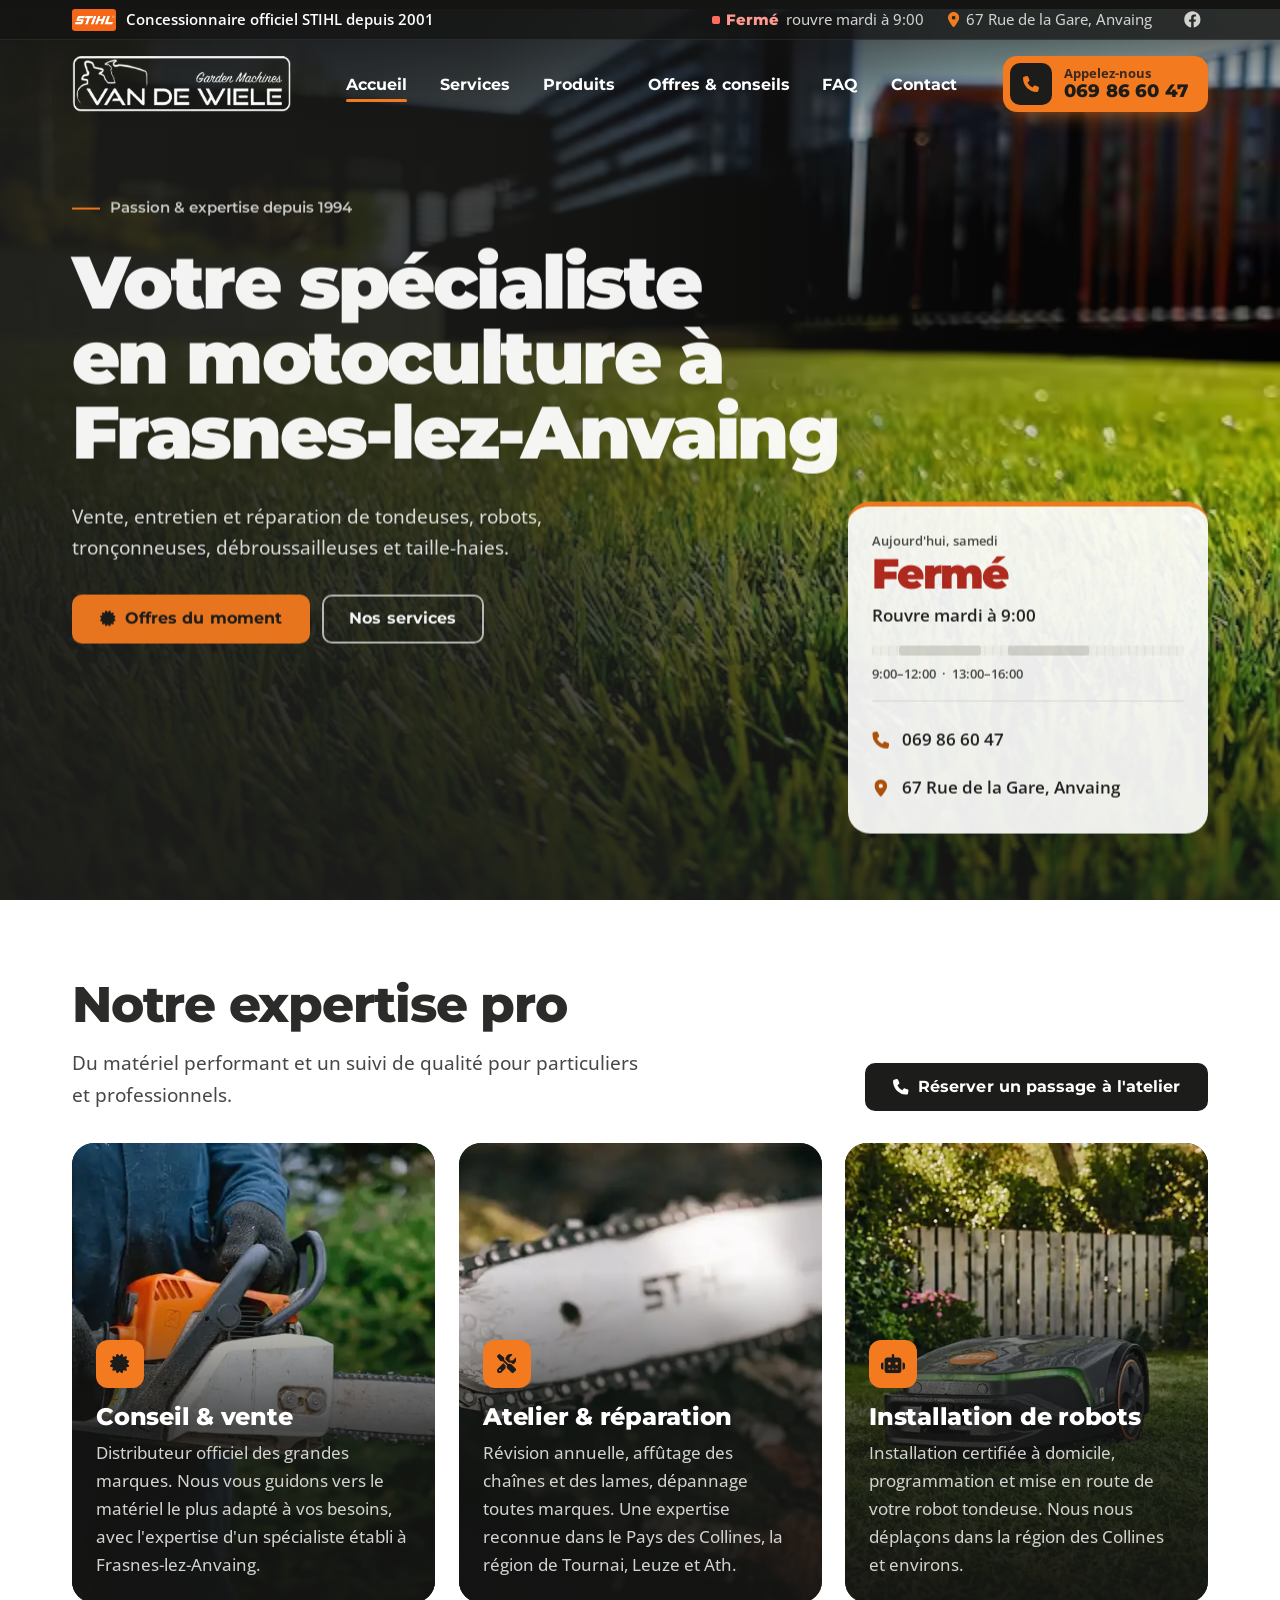
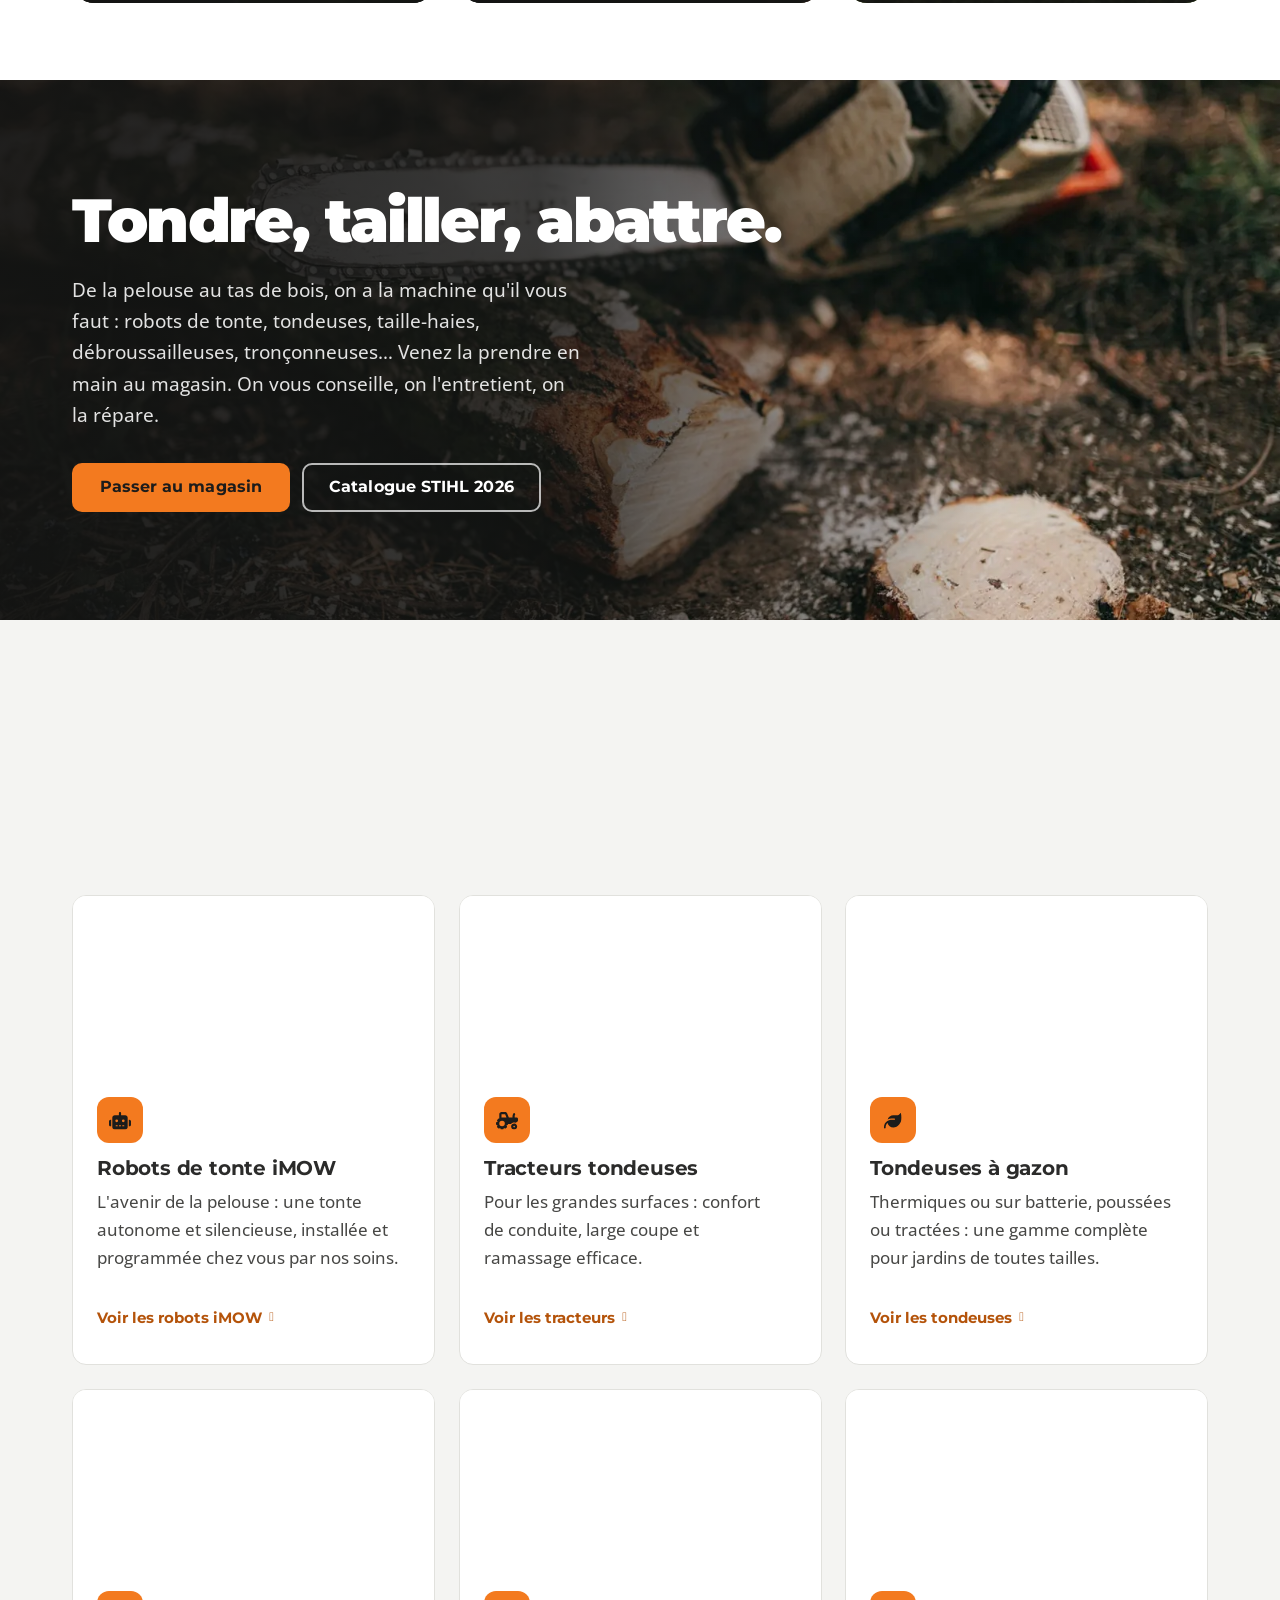
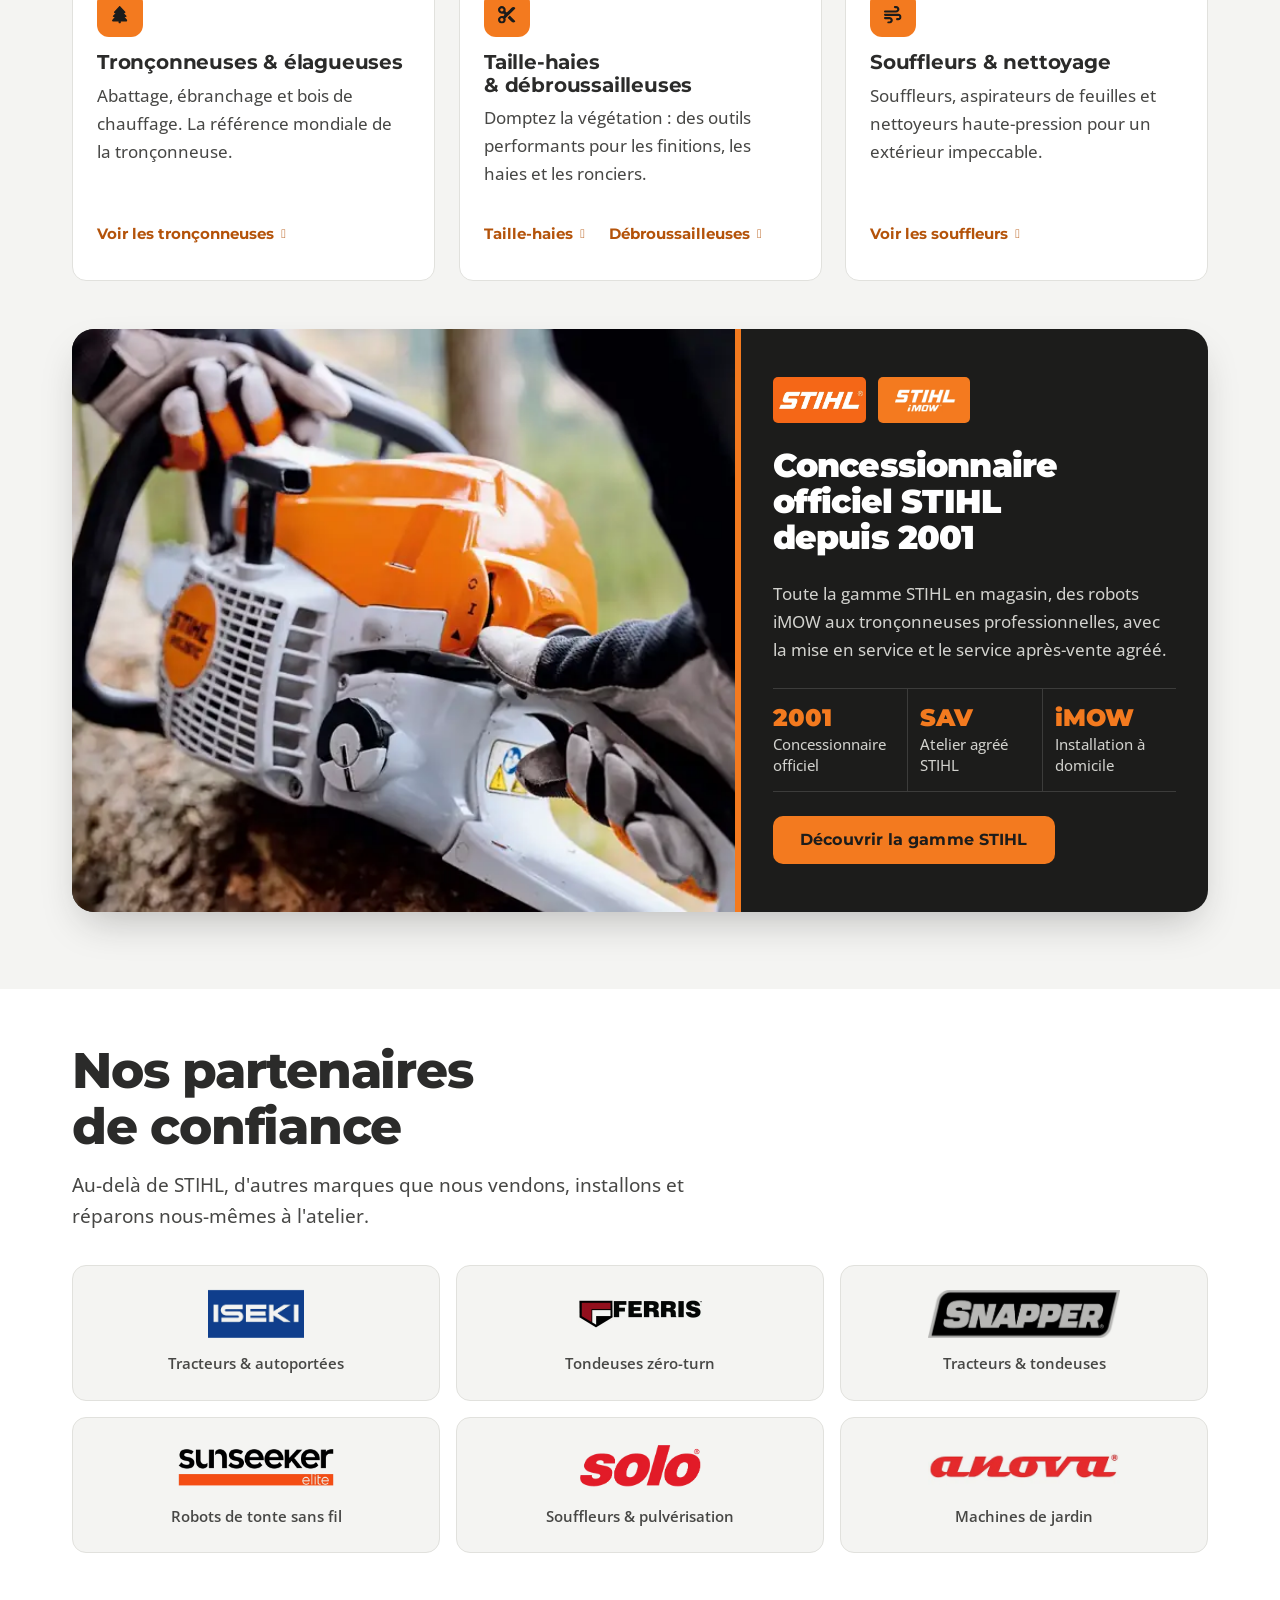
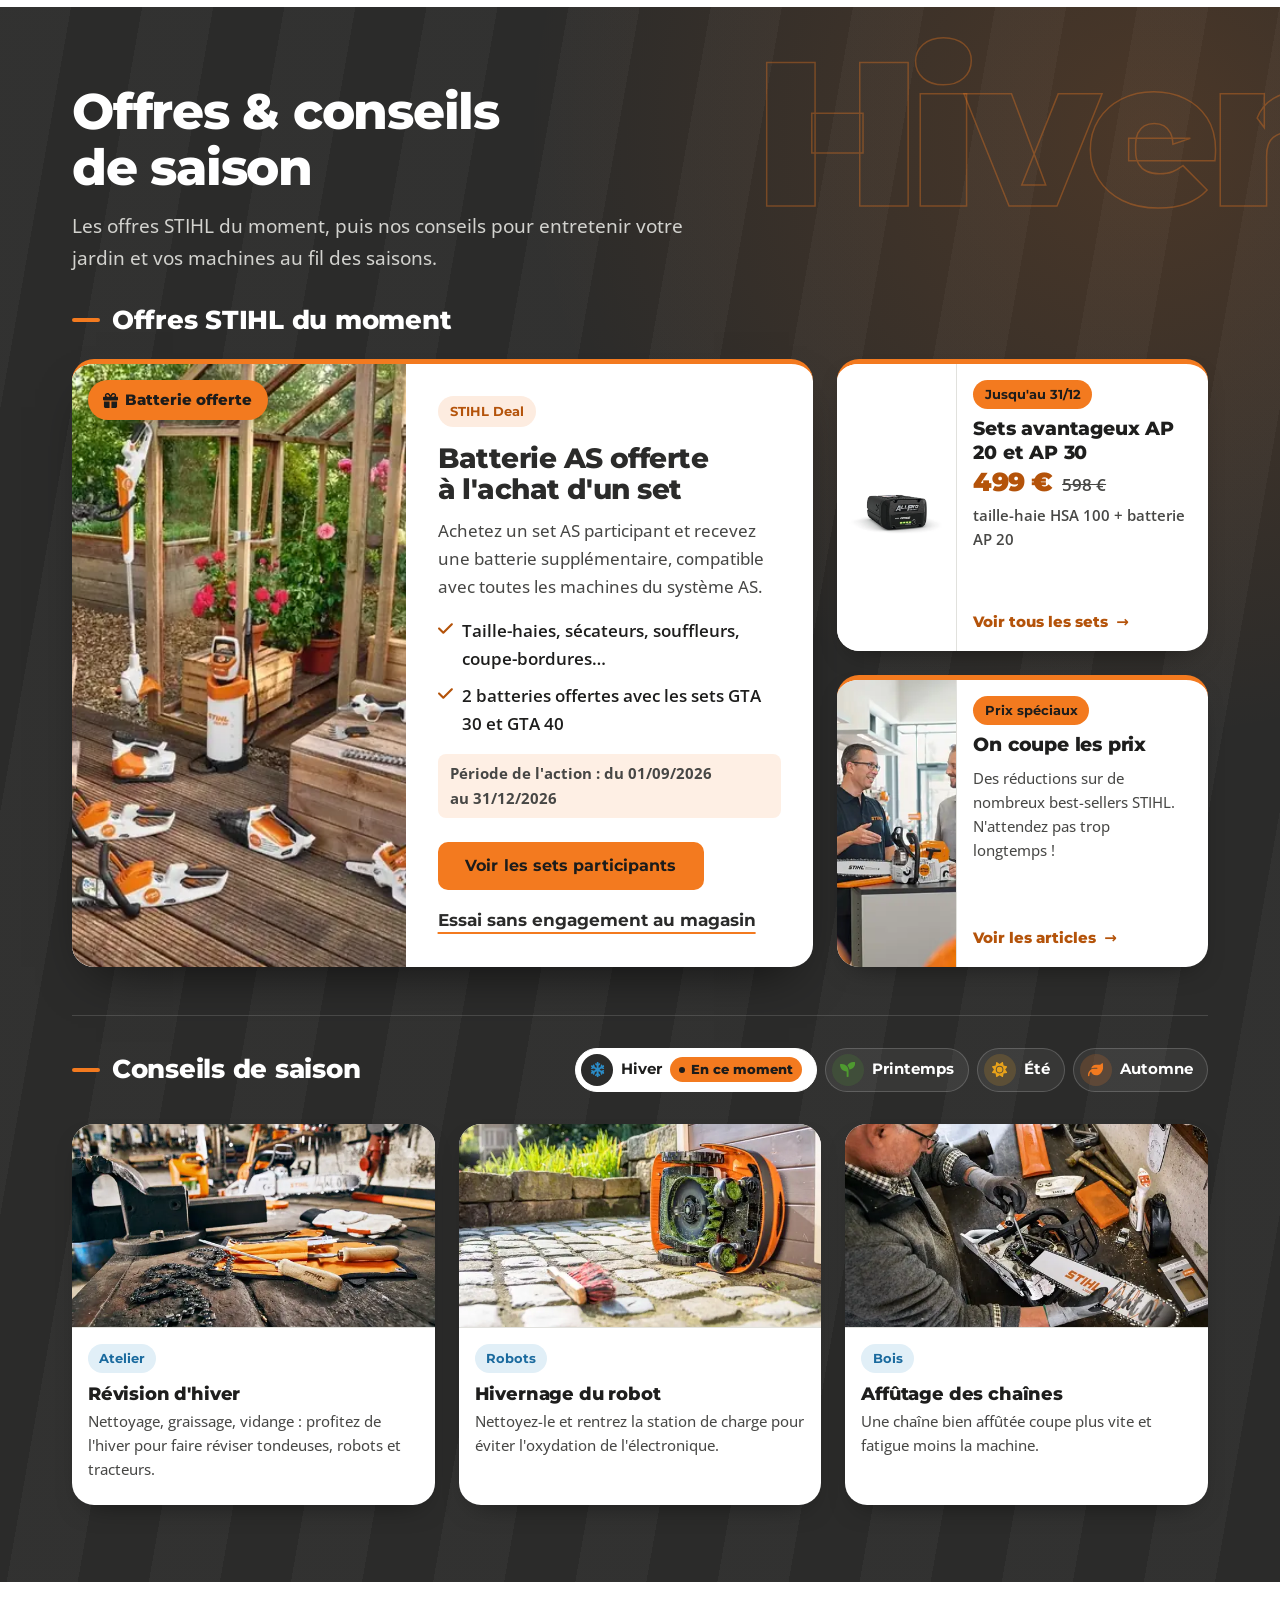
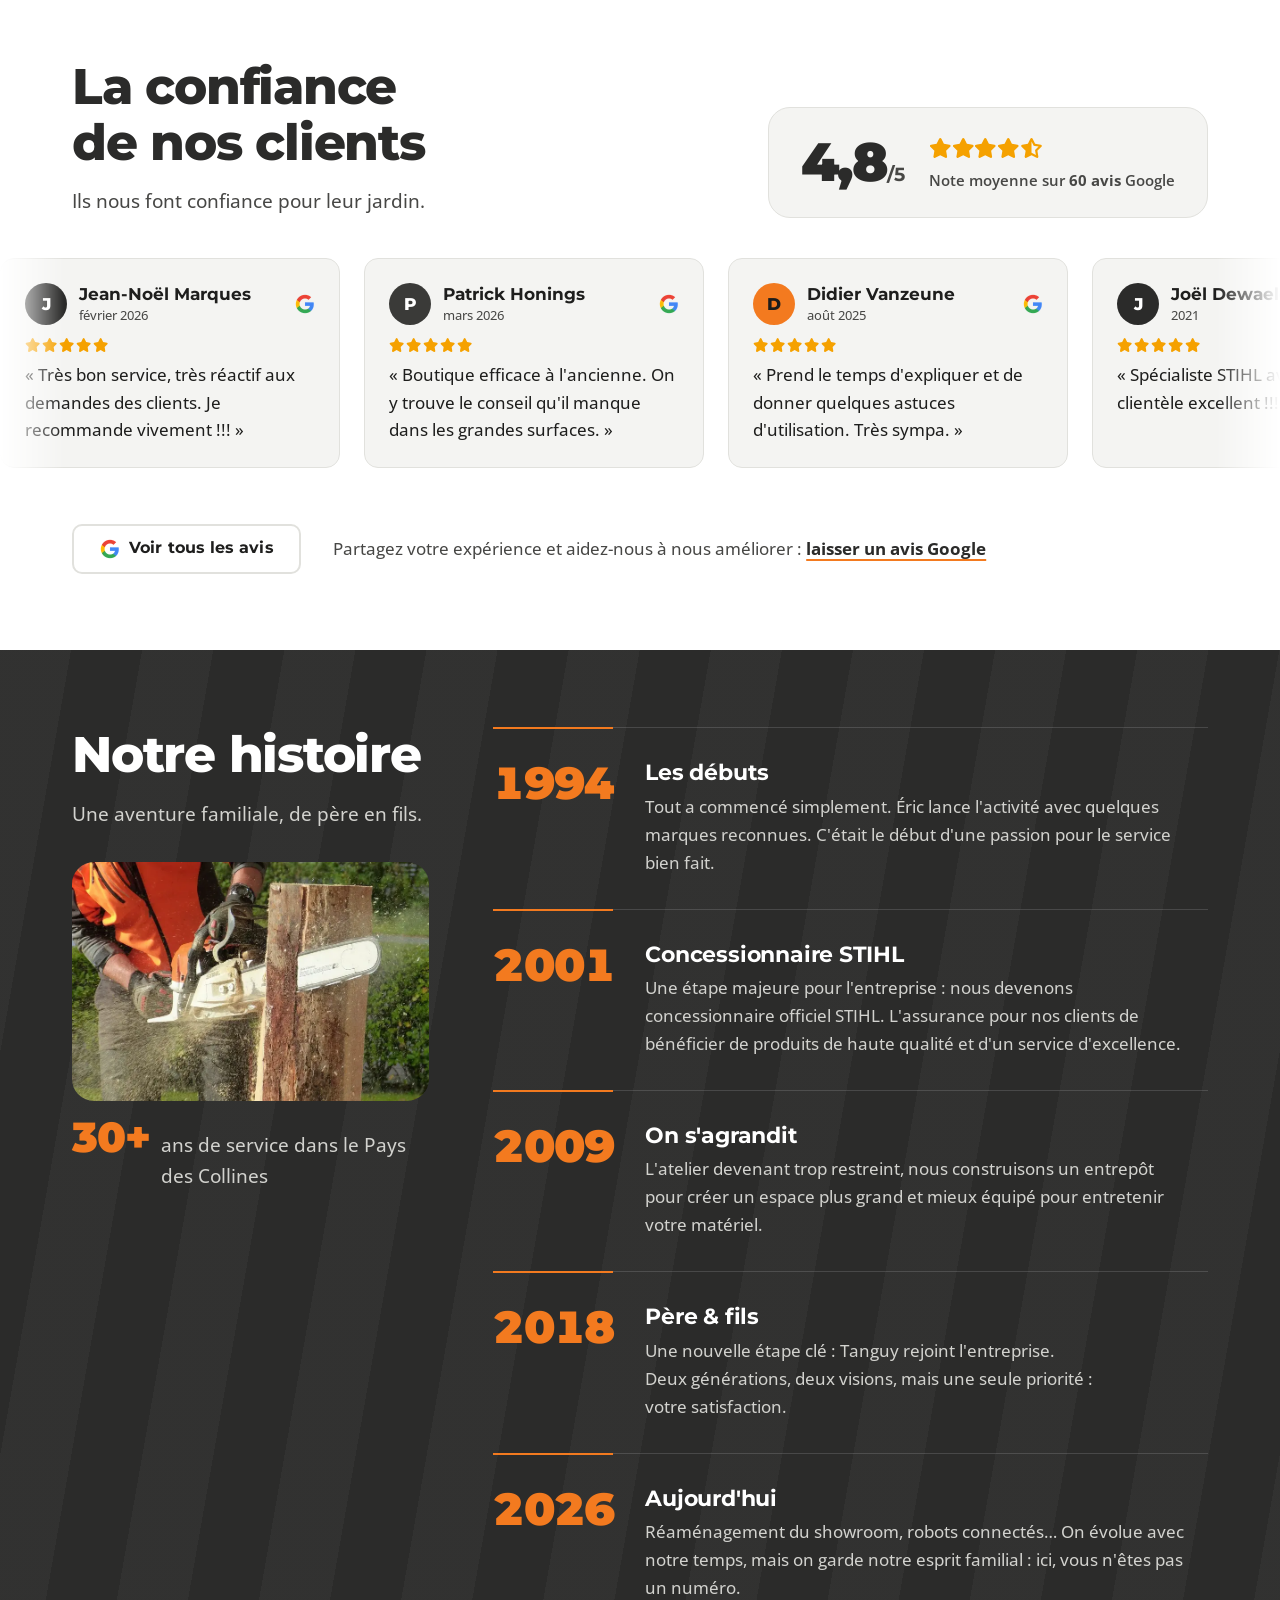
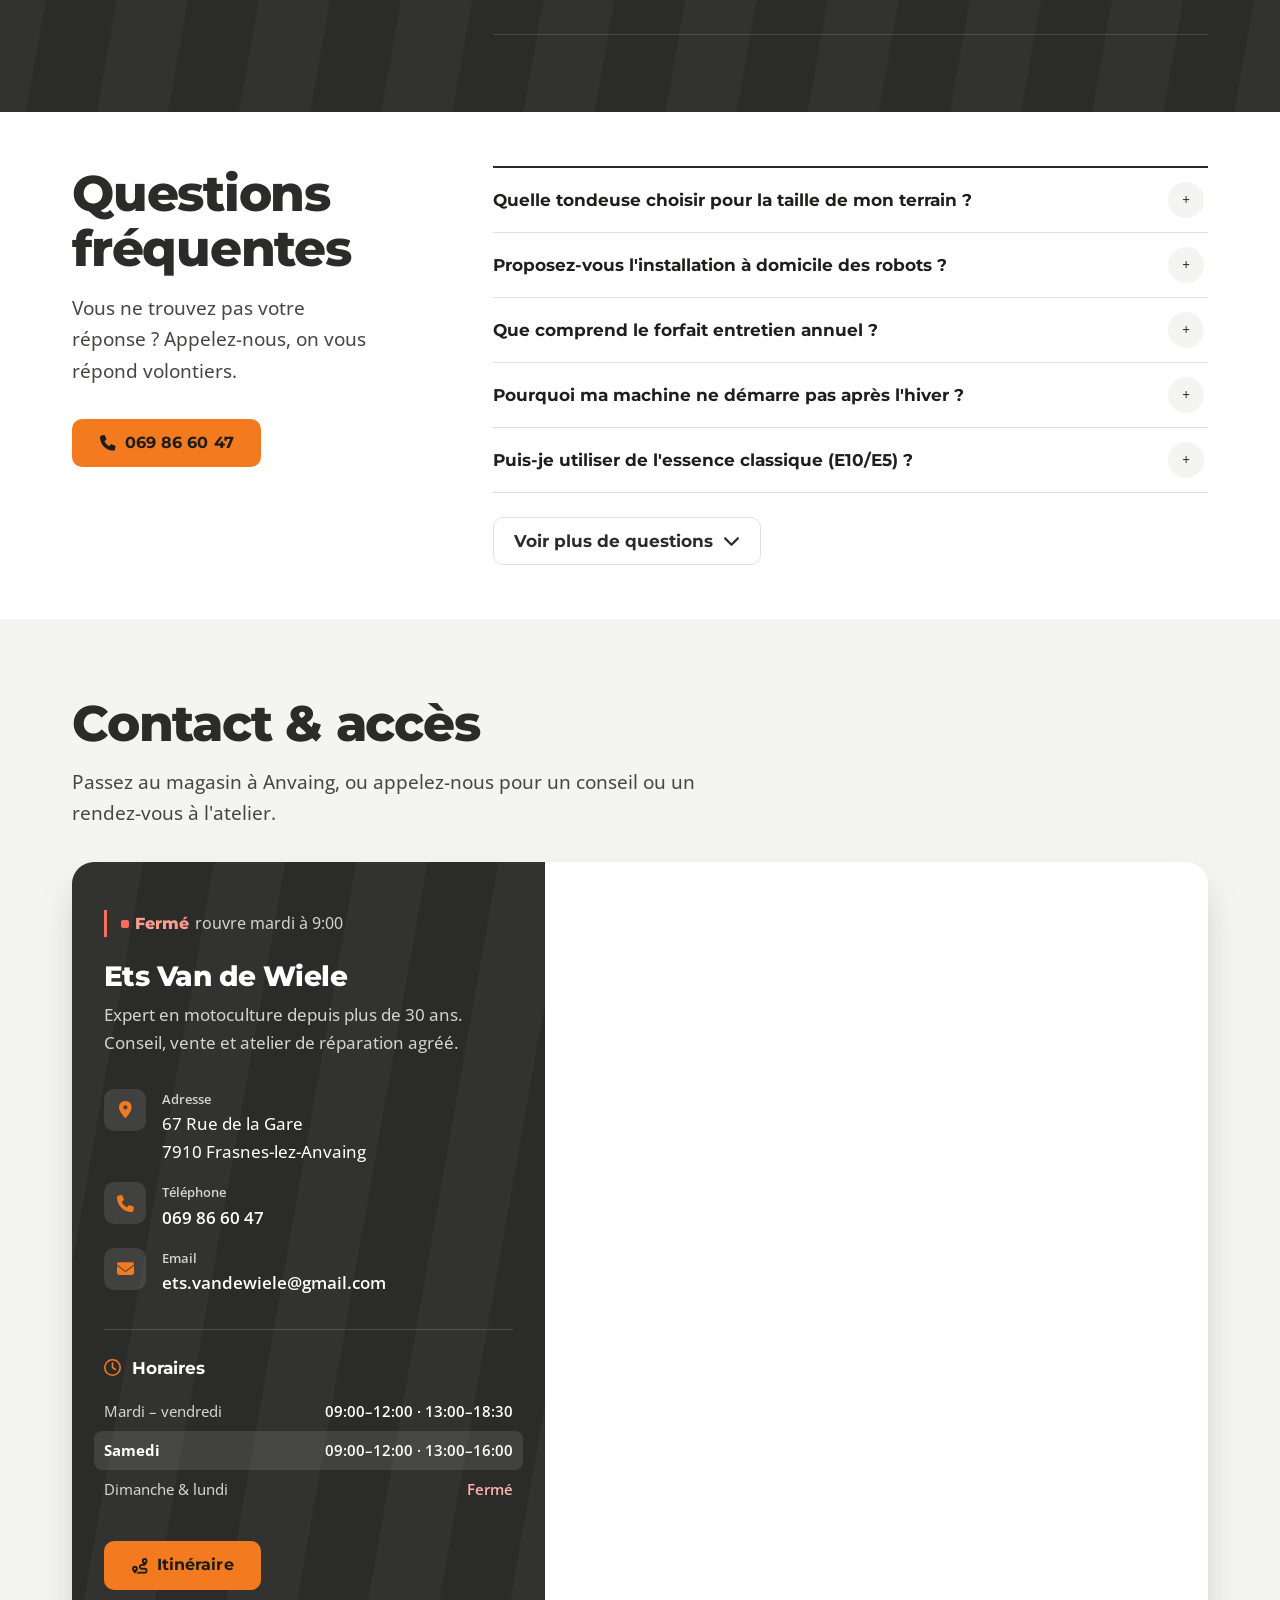
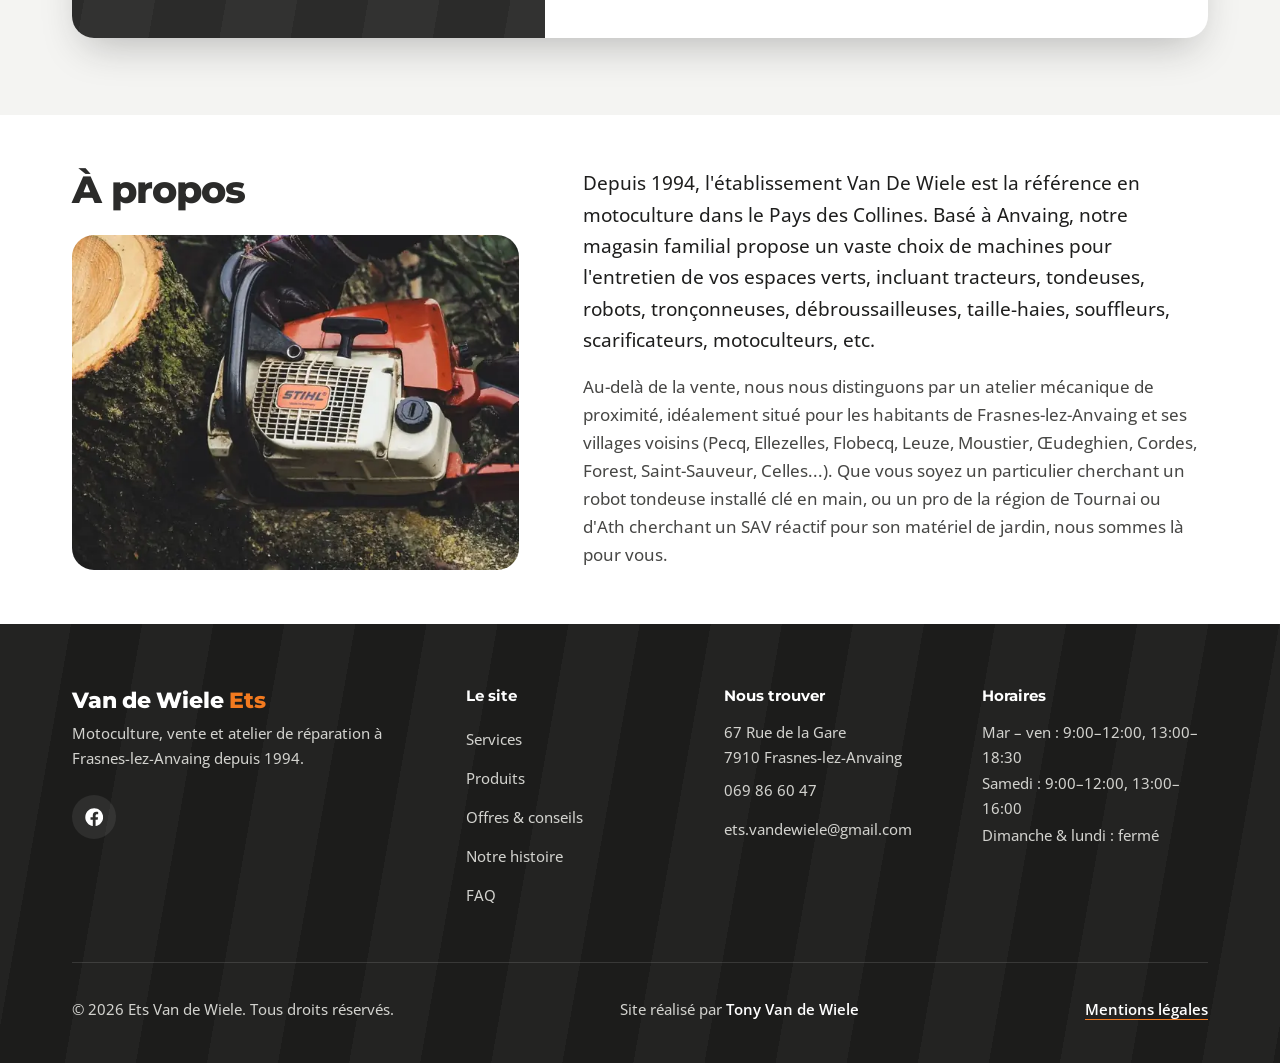
==== commit 2703cae8: "Refactor code structure for improved readability and maintainability" ====
--- a/index.html
+++ b/index.html
@@ -109,7 +109,7 @@
     }
   </style>
 
-  <link rel="stylesheet" href="css/style.css?v=20261126g">
+  <link rel="stylesheet" href="css/style.css?v=20261127">
 
   <script type="application/ld+json">
     {
@@ -379,7 +379,7 @@
         <div class="products-head">
           <div class="section-head reveal">
             <h2>Nos univers produits</h2>
-            <p>Toute la gamme STIHL, à découvrir et à essayer au magasin. Nos autres marques sont présentées plus bas,
+            <p>Toute la gamme STIHL, à découvrir et à essayer au magasin. Nos autres marques sont présentées juste en dessous,
               dans <a href="#partenaires" class="inline-link">nos partenaires</a>.</p>
           </div>
         </div>
@@ -468,156 +468,110 @@
 
         </div>
 
+        <article class="stihl-feature stihl-feature--products">
+          <div class="stihl-feature-media">
+            <img src="images/partenaire-stihl-ms261.webp"
+              srcset="images/partenaire-stihl-ms261-800.webp 800w, images/partenaire-stihl-ms261.webp 1300w" sizes="(max-width: 960px) 100vw, 50vw" width="1300" height="867"
+              alt="Démarrage d'une tronçonneuse thermique STIHL MS 261 sur un tronc" loading="lazy" decoding="async">
+          </div>
+          <div class="stihl-feature-body">
+            <div class="stihl-feature-logos">
+              <img src="images/logo-stihl.webp" width="319" height="158" alt="STIHL" loading="lazy">
+              <img src="images/logo-stihl-imow.webp" width="500" height="250" alt="STIHL iMOW" loading="lazy">
+            </div>
+            <h3>Concessionnaire officiel STIHL depuis 2001</h3>
+            <p>Toute la gamme STIHL en magasin, des robots iMOW aux tronçonneuses professionnelles, avec la mise en
+              service et le service après-vente agréé.</p>
+            <dl class="stihl-facts">
+              <div>
+                <dt>2001</dt>
+                <dd>Concessionnaire officiel</dd>
+              </div>
+              <div>
+                <dt>SAV</dt>
+                <dd>Atelier agréé STIHL</dd>
+              </div>
+              <div>
+                <dt>iMOW</dt>
+                <dd>Installation à domicile</dd>
+              </div>
+            </dl>
+            <a href="https://www.stihl.be/fr" target="_blank" rel="noopener noreferrer" class="btn btn-primary">
+              Découvrir la gamme STIHL <span class="sr-only">(nouvel onglet)</span></a>
+          </div>
+        </article>
+
       </div>
     </section>
 
-    <section id="temoignages" class="section testimonials">
-      <div class="container testimonials-head">
+    <section id="partenaires" class="section brands" aria-labelledby="brands-title">
+      <div class="container">
         <div class="section-head reveal">
-          <h2>La confiance de nos clients</h2>
-          <p>Ils nous font confiance pour leur jardin.</p>
-        </div>
-
-        <div class="rating-card">
-          <div class="rating-number">4,8<span>/5</span></div>
-          <div>
-            <div class="big-stars" role="img" aria-label="Note de 4,8 sur 5, sur 60 avis Google">
-              <svg class="icon" viewBox="0 0 576 512" aria-hidden="true"><use href="#s-star"></use></svg><svg class="icon" viewBox="0 0 576 512" aria-hidden="true"><use href="#s-star"></use></svg><svg class="icon" viewBox="0 0 576 512" aria-hidden="true"><use href="#s-star"></use></svg><svg class="icon" viewBox="0 0 576 512" aria-hidden="true"><use href="#s-star"></use></svg><svg class="icon" viewBox="0 0 640 512" aria-hidden="true"><use href="#s-star-half-stroke"></use></svg>
-            </div>
-            <p class="rating-label">Note moyenne sur <strong>60 avis</strong> Google</p>
-          </div>
-        </div>
-      </div>
-
-      <div class="marquee" tabindex="0" aria-label="Avis Google de nos clients">
-        <div class="marquee-track">
-          <ul class="review-list">
-            <li class="review-card">
-              <div class="review-top">
-                <span class="reviewer-avatar" aria-hidden="true">J</span>
-                <div class="reviewer-meta">
-                  <p class="reviewer-name">Jean-Noël Marques</p>
-                  <p class="review-date"><time datetime="2026-02">février 2026</time></p>
-                </div>
-                <img src="images/google-logo-40.webp" width="20" height="20" alt="Avis Google" class="google-mark"
-                  loading="lazy">
-              </div>
-              <div class="review-stars is-five" role="img" aria-label="5 étoiles sur 5"></div>
-              <blockquote class="review-text">«&nbsp;Très bon service, très réactif aux demandes des clients. Je recommande
-                vivement&nbsp;!!!&nbsp;»</blockquote>
-            </li>
-            <li class="review-card">
-              <div class="review-top">
-                <span class="reviewer-avatar" aria-hidden="true">P</span>
-                <div class="reviewer-meta">
-                  <p class="reviewer-name">Patrick Honings</p>
-                  <p class="review-date"><time datetime="2026-03">mars 2026</time></p>
-                </div>
-                <img src="images/google-logo-40.webp" width="20" height="20" alt="Avis Google" class="google-mark"
-                  loading="lazy">
-              </div>
-              <div class="review-stars is-five" role="img" aria-label="5 étoiles sur 5"></div>
-              <blockquote class="review-text">«&nbsp;Boutique efficace à l'ancienne. On y trouve le conseil qu'il manque dans
-                les grandes surfaces.&nbsp;»</blockquote>
-            </li>
-            <li class="review-card">
-              <div class="review-top">
-                <span class="reviewer-avatar" aria-hidden="true">D</span>
-                <div class="reviewer-meta">
-                  <p class="reviewer-name">Didier Vanzeune</p>
-                  <p class="review-date"><time datetime="2025-08">août 2025</time></p>
-                </div>
-                <img src="images/google-logo-40.webp" width="20" height="20" alt="Avis Google" class="google-mark"
-                  loading="lazy">
-              </div>
-              <div class="review-stars is-five" role="img" aria-label="5 étoiles sur 5"></div>
-              <blockquote class="review-text">«&nbsp;Prend le temps d'expliquer et de donner quelques astuces d'utilisation.
-                Très sympa.&nbsp;»</blockquote>
-            </li>
-            <li class="review-card">
-              <div class="review-top">
-                <span class="reviewer-avatar" aria-hidden="true">J</span>
-                <div class="reviewer-meta">
-                  <p class="reviewer-name">Joël Dewaele</p>
-                  <p class="review-date"><time datetime="2021">2021</time></p>
-                </div>
-                <img src="images/google-logo-40.webp" width="20" height="20" alt="Avis Google" class="google-mark"
-                  loading="lazy">
-              </div>
-              <div class="review-stars is-five" role="img" aria-label="5 étoiles sur 5"></div>
-              <blockquote class="review-text">«&nbsp;Spécialiste STIHL avec un service clientèle excellent&nbsp;!!!&nbsp;»</blockquote>
-            </li>
-            <li class="review-card">
-              <div class="review-top">
-                <span class="reviewer-avatar" aria-hidden="true">O</span>
-                <div class="reviewer-meta">
-                  <p class="reviewer-name">Olympe Delbecq</p>
-                  <p class="review-date"><time datetime="2024">2024</time></p>
-                </div>
-                <img src="images/google-logo-40.webp" width="20" height="20" alt="Avis Google" class="google-mark"
-                  loading="lazy">
-              </div>
-              <div class="review-stars is-five" role="img" aria-label="5 étoiles sur 5"></div>
-              <blockquote class="review-text">«&nbsp;Très compétent et de bon conseil.&nbsp;»</blockquote>
-            </li>
-            <li class="review-card">
-              <div class="review-top">
-                <span class="reviewer-avatar" aria-hidden="true">G</span>
-                <div class="reviewer-meta">
-                  <p class="reviewer-name">Guy Vankeirsbilck</p>
-                  <p class="review-date"><time datetime="2024">2024</time></p>
-                </div>
-                <img src="images/google-logo-40.webp" width="20" height="20" alt="Avis Google" class="google-mark"
-                  loading="lazy">
-              </div>
-              <div class="review-stars is-five" role="img" aria-label="5 étoiles sur 5"></div>
-              <blockquote class="review-text">«&nbsp;Étant client, service sérieux 👍👋&nbsp;»</blockquote>
-            </li>
-            <li class="review-card">
-              <div class="review-top">
-                <span class="reviewer-avatar" aria-hidden="true">R</span>
-                <div class="reviewer-meta">
-                  <p class="reviewer-name">Régis Godemont</p>
-                  <p class="review-date"><time datetime="2022">2022</time></p>
-                </div>
-                <img src="images/google-logo-40.webp" width="20" height="20" alt="Avis Google" class="google-mark"
-                  loading="lazy">
-              </div>
-              <div class="review-stars is-five" role="img" aria-label="5 étoiles sur 5"></div>
-              <blockquote class="review-text">«&nbsp;Bon accueil et très bon service.&nbsp;»</blockquote>
-            </li>
-            <li class="review-card">
-              <div class="review-top">
-                <span class="reviewer-avatar" aria-hidden="true">F</span>
-                <div class="reviewer-meta">
-                  <p class="reviewer-name">Fred Haustrate</p>
-                  <p class="review-date"><time datetime="2024">2024</time></p>
-                </div>
-                <img src="images/google-logo-40.webp" width="20" height="20" alt="Avis Google" class="google-mark"
-                  loading="lazy">
-              </div>
-              <div class="review-stars is-five" role="img" aria-label="5 étoiles sur 5"></div>
-              <blockquote class="review-text">«&nbsp;Très bon service&nbsp;»</blockquote>
-            </li>
-          </ul>
-          <!-- Copie pour la boucle infinie du défilement (ignorée par les lecteurs d'écran) -->
-          <ul class="review-list" aria-hidden="true"></ul>
-        </div>
-      </div>
-
-      <div class="container reviews-cta">
-        <a href="https://www.google.com/search?sxsrf=ANbL-n4Da86xDItZlyJt3lmCO6SqH1E5KQ:1776461882862&amp;si=AL3DRZHrmvnFAVQPOO2Bzhf8AX9KZZ6raUI_dT7DG_z0kV2_xxUjozhIcyuU9Ib08f1fICOakVjyLj6-e8apocjhO52RkLgLtgpit5iy2-MJBSwb4-PVw5cJlMUvrPg4K8gIu6nl1M6g&amp;q=Van+De+Wiele+/+Eric+Avis"
-          target="_blank" rel="noopener noreferrer" class="btn btn-light">
-          <img src="images/google-logo-40.webp" alt="" width="20" height="20" loading="lazy">
-          Voir tous les avis
-        </a>
-        <p class="write-review-prompt">Partagez votre expérience et aidez-nous à nous améliorer&nbsp;:
-          <a href="https://www.google.com/search?sxsrf=ANbL-n4Da86xDItZlyJt3lmCO6SqH1E5KQ:1776461882862&amp;si=AL3DRZHrmvnFAVQPOO2Bzhf8AX9KZZ6raUI_dT7DG_z0kV2_xxUjozhIcyuU9Ib08f1fICOakVjyLj6-e8apocjhO52RkLgLtgpit5iy2-MJBSwb4-PVw5cJlMUvrPg4K8gIu6nl1M6g&amp;q=Van+De+Wiele+/+Eric+Avis"
-            target="_blank" rel="noopener noreferrer">laisser un avis Google</a>
-        </p>
+          <h2 id="brands-title">Nos partenaires de confiance</h2>
+          <p>Au-delà de STIHL, d'autres marques que nous vendons, installons et réparons nous-mêmes à l'atelier.</p>
+        </div>
+
+        <ul class="partner-grid">
+          <li class="partner-card">
+            <a class="partner-link" href="https://www.hh-garden.be/fr/brands/iseki/" target="_blank" rel="noopener noreferrer">
+            <div class="partner-body">
+              <img class="partner-logo" src="images/logo-iseki.webp" width="888" height="444" alt="ISEKI"
+                loading="lazy">
+              <span>Tracteurs &amp; autoportées</span>
+            </div>
+              <span class="sr-only">(nouvel onglet)</span>
+            </a>
+          </li>
+          <li class="partner-card">
+            <a class="partner-link" href="https://www.hh-garden.be/nl/brands/ferris/" target="_blank" rel="noopener noreferrer">
+            <div class="partner-body">
+              <img class="partner-logo" src="images/logo-ferris.webp" width="500" height="192" alt="Ferris"
+                loading="lazy">
+              <span>Tondeuses zéro-turn</span>
+            </div>
+              <span class="sr-only">(nouvel onglet)</span>
+            </a>
+          </li>
+          <li class="partner-card">
+            <a class="partner-link" href="https://www.hh-garden.be/fr/brands/snapper/" target="_blank" rel="noopener noreferrer">
+            <div class="partner-body">
+              <img class="partner-logo" src="images/logo-snapper.webp" width="811" height="203" alt="Snapper"
+                loading="lazy">
+              <span>Tracteurs &amp; tondeuses</span>
+            </div>
+              <span class="sr-only">(nouvel onglet)</span>
+            </a>
+          </li>
+          <li class="partner-card">
+            <a class="partner-link" href="https://sunseekerelite.be/" target="_blank" rel="noopener noreferrer">
+            <div class="partner-body">
+              <img class="partner-logo" src="images/logo-sunseeker.webp" width="1000" height="300" alt="Sunseeker"
+                loading="lazy">
+              <span>Robots de tonte sans fil</span>
+            </div>
+              <span class="sr-only">(nouvel onglet)</span>
+            </a>
+          </li>
+          <li class="partner-card">
+            <a class="partner-link" href="https://www.hh-garden.be/nl/brands/solo/" target="_blank" rel="noopener noreferrer">
+            <div class="partner-body">
+              <img class="partner-logo" src="images/logo-solo.webp" width="378" height="134" alt="Solo"
+                loading="lazy">
+              <span>Souffleurs &amp; pulvérisation</span>
+            </div>
+              <span class="sr-only">(nouvel onglet)</span>
+            </a>
+          </li>
+          <li class="partner-card">
+            <div class="partner-body">
+              <img class="partner-logo" src="images/logo-anova.webp" width="448" height="112" alt="Anova"
+                loading="lazy">
+              <span>Machines de jardin</span>
+            </div>
+          </li>
+        </ul>
       </div>
     </section>
-
     <section id="actu" class="section promo" data-season="autumn" aria-labelledby="promo-title">
       <p class="season-ghost" id="season-ghost" aria-hidden="true">Automne</p>
       <div class="container">
@@ -768,10 +722,6 @@
                 </span>
               </div>
             </div>
-            <div class="tips-cta">
-              <p>Souffleur, aspiro-broyeur, chaîne à affûter avant la saison du bois&nbsp;? On vous conseille.</p>
-              <a href="#contact" class="btn btn-primary">Demander conseil</a>
-            </div>
           </div>
 
           <!-- HIVER (décembre – février) -->
@@ -787,14 +737,6 @@
                 </span>
               </div>
               <div class="news-item">
-                <span class="news-thumb is-photo"><img src="images/conseil-stockage-batteries.webp" width="640" height="426" alt="" loading="lazy" decoding="async"></span>
-                <span class="news-info">
-                  <span class="news-date">Batteries</span>
-                  <span class="news-title">Stockage des batteries</span>
-                  <span class="news-text">Au sec et à l'abri du gel, idéalement chargées à 50&nbsp;%.</span>
-                </span>
-              </div>
-              <div class="news-item">
                 <span class="news-thumb is-photo"><img src="images/conseil-hivernage-robot.webp" width="640" height="426" alt="" loading="lazy" decoding="async"></span>
                 <span class="news-info">
                   <span class="news-date">Robots</span>
@@ -811,10 +753,6 @@
                   <span class="news-text">Une chaîne bien affûtée coupe plus vite et fatigue moins la machine.</span>
                 </span>
               </div>
-            </div>
-            <div class="tips-cta">
-              <p>L'hiver est le meilleur moment pour réserver une révision&nbsp;: pas d'attente à l'atelier.</p>
-              <a href="#contact" class="btn btn-primary">Prendre rendez-vous</a>
             </div>
           </div>
 
@@ -849,10 +787,6 @@
                 </span>
               </div>
             </div>
-            <div class="tips-cta">
-              <p>Faites contrôler votre tondeuse ou votre robot avant la reprise de la pousse.</p>
-              <a href="#contact" class="btn btn-primary">Prendre rendez-vous</a>
-            </div>
           </div>
 
           <!-- ÉTÉ (juin – août) -->
@@ -885,126 +819,154 @@
                 </span>
               </div>
             </div>
-            <div class="tips-cta">
-              <p>Taille-haie qui accroche ou tondeuse qui peine&nbsp;? On affûte et on entretient à l'atelier.</p>
-              <a href="#contact" class="btn btn-primary">Faire entretenir ma machine</a>
-            </div>
           </div>
         </div>
       </div>
     </section>
-
-    <section id="partenaires" class="section brands" aria-labelledby="brands-title">
-      <div class="container">
+    <section id="temoignages" class="section testimonials">
+      <div class="container testimonials-head">
         <div class="section-head reveal">
-          <h2 id="brands-title">Nos partenaires de confiance</h2>
-          <p>Des marques que nous vendons, installons et réparons nous-mêmes à l'atelier.</p>
-        </div>
-
-        <article class="stihl-feature">
-          <div class="stihl-feature-media">
-            <img src="images/partenaire-stihl-ms261.webp"
-              srcset="images/partenaire-stihl-ms261-800.webp 800w, images/partenaire-stihl-ms261.webp 1300w" sizes="(max-width: 960px) 100vw, 50vw" width="1300" height="867"
-              alt="Démarrage d'une tronçonneuse thermique STIHL MS 261 sur un tronc" loading="lazy" decoding="async">
-          </div>
-          <div class="stihl-feature-body">
-            <div class="stihl-feature-logos">
-              <img src="images/logo-stihl.webp" width="319" height="158" alt="STIHL" loading="lazy">
-              <img src="images/logo-stihl-imow.webp" width="500" height="250" alt="STIHL iMOW" loading="lazy">
-            </div>
-            <h3>Concessionnaire officiel STIHL depuis 2001</h3>
-            <p>Toute la gamme STIHL en magasin, des robots iMOW aux tronçonneuses professionnelles, avec la mise en
-              service et le service après-vente agréé.</p>
-            <dl class="stihl-facts">
-              <div>
-                <dt>2001</dt>
-                <dd>Concessionnaire officiel</dd>
-              </div>
-              <div>
-                <dt>SAV</dt>
-                <dd>Atelier agréé STIHL</dd>
-              </div>
-              <div>
-                <dt>iMOW</dt>
-                <dd>Installation à domicile</dd>
-              </div>
-            </dl>
-            <a href="https://www.stihl.be/fr" target="_blank" rel="noopener noreferrer" class="btn btn-primary">
-              Découvrir la gamme STIHL <span class="sr-only">(nouvel onglet)</span></a>
-          </div>
-        </article>
-
-        <h3 class="brands-subtitle">Et aussi en magasin</h3>
-        <ul class="partner-grid">
-          <li class="partner-card">
-            <a class="partner-link" href="https://www.hh-garden.be/fr/brands/iseki/" target="_blank" rel="noopener noreferrer">
-            <div class="partner-media"><img src="images/partenaire-iseki.webp" width="700" height="448"
-                alt="Tondeuse autoportée ISEKI SXG" loading="lazy" decoding="async"></div>
-            <div class="partner-body">
-              <img class="partner-logo" src="images/logo-iseki.webp" width="888" height="444" alt="ISEKI"
-                loading="lazy">
-              <span>Tracteurs &amp; autoportées</span>
-            </div>
-              <span class="sr-only">(nouvel onglet)</span>
-            </a>
-          </li>
-          <li class="partner-card">
-            <a class="partner-link" href="https://www.hh-garden.be/nl/brands/ferris/" target="_blank" rel="noopener noreferrer">
-            <div class="partner-media"><img src="images/partenaire-ferris.webp" width="700" height="448"
-                alt="Tondeuse zéro-turn Ferris ISX 800" loading="lazy" decoding="async"></div>
-            <div class="partner-body">
-              <img class="partner-logo" src="images/logo-ferris.webp" width="500" height="192" alt="Ferris"
-                loading="lazy">
-              <span>Tondeuses zéro-turn</span>
-            </div>
-              <span class="sr-only">(nouvel onglet)</span>
-            </a>
-          </li>
-          <li class="partner-card">
-            <a class="partner-link" href="https://www.hh-garden.be/fr/brands/snapper/" target="_blank" rel="noopener noreferrer">
-            <div class="partner-media"><img src="images/partenaire-snapper.webp" width="700" height="448"
-                alt="Tondeuse zéro-turn Snapper ZTX 350" loading="lazy" decoding="async"></div>
-            <div class="partner-body">
-              <img class="partner-logo" src="images/logo-snapper.webp" width="811" height="203" alt="Snapper"
-                loading="lazy">
-              <span>Tracteurs &amp; tondeuses</span>
-            </div>
-              <span class="sr-only">(nouvel onglet)</span>
-            </a>
-          </li>
-          <li class="partner-card">
-            <a class="partner-link" href="https://sunseekerelite.be/" target="_blank" rel="noopener noreferrer">
-            <div class="partner-media is-photo"><img src="images/partenaire-sunseeker.webp" width="700" height="700"
-                alt="Robot tondeuse Sunseeker sur une pelouse, vu du dessus" loading="lazy" decoding="async"></div>
-            <div class="partner-body">
-              <img class="partner-logo" src="images/logo-sunseeker.webp" width="1000" height="300" alt="Sunseeker"
-                loading="lazy">
-              <span>Robots de tonte sans fil</span>
-            </div>
-              <span class="sr-only">(nouvel onglet)</span>
-            </a>
-          </li>
-          <li class="partner-card">
-            <a class="partner-link" href="https://www.hh-garden.be/nl/brands/solo/" target="_blank" rel="noopener noreferrer">
-            <div class="partner-media"><img src="images/partenaire-solo.webp" width="700" height="536"
-                alt="Souffleur à dos Solo 468" loading="lazy" decoding="async"></div>
-            <div class="partner-body">
-              <img class="partner-logo" src="images/logo-solo.webp" width="378" height="134" alt="Solo"
-                loading="lazy">
-              <span>Souffleurs &amp; pulvérisation</span>
-            </div>
-              <span class="sr-only">(nouvel onglet)</span>
-            </a>
-          </li>
-          <li class="partner-card">
-            <div class="partner-media is-logo"><img src="images/logo-anova.webp" width="448" height="112" alt="Anova"
-                loading="lazy"></div>
-            <div class="partner-body">
-              <span class="partner-name">Anova</span>
-              <span>Machines de jardin</span>
-            </div>
-          </li>
-        </ul>
+          <h2>La confiance de nos clients</h2>
+          <p>Ils nous font confiance pour leur jardin.</p>
+        </div>
+
+        <div class="rating-card">
+          <div class="rating-number">4,8<span>/5</span></div>
+          <div>
+            <div class="big-stars" role="img" aria-label="Note de 4,8 sur 5, sur 60 avis Google">
+              <svg class="icon" viewBox="0 0 576 512" aria-hidden="true"><use href="#s-star"></use></svg><svg class="icon" viewBox="0 0 576 512" aria-hidden="true"><use href="#s-star"></use></svg><svg class="icon" viewBox="0 0 576 512" aria-hidden="true"><use href="#s-star"></use></svg><svg class="icon" viewBox="0 0 576 512" aria-hidden="true"><use href="#s-star"></use></svg><svg class="icon" viewBox="0 0 640 512" aria-hidden="true"><use href="#s-star-half-stroke"></use></svg>
+            </div>
+            <p class="rating-label">Note moyenne sur <strong>60 avis</strong> Google</p>
+          </div>
+        </div>
+      </div>
+
+      <div class="marquee" tabindex="0" aria-label="Avis Google de nos clients">
+        <div class="marquee-track">
+          <ul class="review-list">
+            <li class="review-card">
+              <div class="review-top">
+                <span class="reviewer-avatar" aria-hidden="true">J</span>
+                <div class="reviewer-meta">
+                  <p class="reviewer-name">Jean-Noël Marques</p>
+                  <p class="review-date"><time datetime="2026-02">février 2026</time></p>
+                </div>
+                <img src="images/google-logo-40.webp" width="20" height="20" alt="Avis Google" class="google-mark"
+                  loading="lazy">
+              </div>
+              <div class="review-stars is-five" role="img" aria-label="5 étoiles sur 5"></div>
+              <blockquote class="review-text">«&nbsp;Très bon service, très réactif aux demandes des clients. Je recommande
+                vivement&nbsp;!!!&nbsp;»</blockquote>
+            </li>
+            <li class="review-card">
+              <div class="review-top">
+                <span class="reviewer-avatar" aria-hidden="true">P</span>
+                <div class="reviewer-meta">
+                  <p class="reviewer-name">Patrick Honings</p>
+                  <p class="review-date"><time datetime="2026-03">mars 2026</time></p>
+                </div>
+                <img src="images/google-logo-40.webp" width="20" height="20" alt="Avis Google" class="google-mark"
+                  loading="lazy">
+              </div>
+              <div class="review-stars is-five" role="img" aria-label="5 étoiles sur 5"></div>
+              <blockquote class="review-text">«&nbsp;Boutique efficace à l'ancienne. On y trouve le conseil qu'il manque dans
+                les grandes surfaces.&nbsp;»</blockquote>
+            </li>
+            <li class="review-card">
+              <div class="review-top">
+                <span class="reviewer-avatar" aria-hidden="true">D</span>
+                <div class="reviewer-meta">
+                  <p class="reviewer-name">Didier Vanzeune</p>
+                  <p class="review-date"><time datetime="2025-08">août 2025</time></p>
+                </div>
+                <img src="images/google-logo-40.webp" width="20" height="20" alt="Avis Google" class="google-mark"
+                  loading="lazy">
+              </div>
+              <div class="review-stars is-five" role="img" aria-label="5 étoiles sur 5"></div>
+              <blockquote class="review-text">«&nbsp;Prend le temps d'expliquer et de donner quelques astuces d'utilisation.
+                Très sympa.&nbsp;»</blockquote>
+            </li>
+            <li class="review-card">
+              <div class="review-top">
+                <span class="reviewer-avatar" aria-hidden="true">J</span>
+                <div class="reviewer-meta">
+                  <p class="reviewer-name">Joël Dewaele</p>
+                  <p class="review-date"><time datetime="2021">2021</time></p>
+                </div>
+                <img src="images/google-logo-40.webp" width="20" height="20" alt="Avis Google" class="google-mark"
+                  loading="lazy">
+              </div>
+              <div class="review-stars is-five" role="img" aria-label="5 étoiles sur 5"></div>
+              <blockquote class="review-text">«&nbsp;Spécialiste STIHL avec un service clientèle excellent&nbsp;!!!&nbsp;»</blockquote>
+            </li>
+            <li class="review-card">
+              <div class="review-top">
+                <span class="reviewer-avatar" aria-hidden="true">O</span>
+                <div class="reviewer-meta">
+                  <p class="reviewer-name">Olympe Delbecq</p>
+                  <p class="review-date"><time datetime="2024">2024</time></p>
+                </div>
+                <img src="images/google-logo-40.webp" width="20" height="20" alt="Avis Google" class="google-mark"
+                  loading="lazy">
+              </div>
+              <div class="review-stars is-five" role="img" aria-label="5 étoiles sur 5"></div>
+              <blockquote class="review-text">«&nbsp;Très compétent et de bon conseil.&nbsp;»</blockquote>
+            </li>
+            <li class="review-card">
+              <div class="review-top">
+                <span class="reviewer-avatar" aria-hidden="true">G</span>
+                <div class="reviewer-meta">
+                  <p class="reviewer-name">Guy Vankeirsbilck</p>
+                  <p class="review-date"><time datetime="2024">2024</time></p>
+                </div>
+                <img src="images/google-logo-40.webp" width="20" height="20" alt="Avis Google" class="google-mark"
+                  loading="lazy">
+              </div>
+              <div class="review-stars is-five" role="img" aria-label="5 étoiles sur 5"></div>
+              <blockquote class="review-text">«&nbsp;Étant client, service sérieux 👍👋&nbsp;»</blockquote>
+            </li>
+            <li class="review-card">
+              <div class="review-top">
+                <span class="reviewer-avatar" aria-hidden="true">R</span>
+                <div class="reviewer-meta">
+                  <p class="reviewer-name">Régis Godemont</p>
+                  <p class="review-date"><time datetime="2022">2022</time></p>
+                </div>
+                <img src="images/google-logo-40.webp" width="20" height="20" alt="Avis Google" class="google-mark"
+                  loading="lazy">
+              </div>
+              <div class="review-stars is-five" role="img" aria-label="5 étoiles sur 5"></div>
+              <blockquote class="review-text">«&nbsp;Bon accueil et très bon service.&nbsp;»</blockquote>
+            </li>
+            <li class="review-card">
+              <div class="review-top">
+                <span class="reviewer-avatar" aria-hidden="true">F</span>
+                <div class="reviewer-meta">
+                  <p class="reviewer-name">Fred Haustrate</p>
+                  <p class="review-date"><time datetime="2024">2024</time></p>
+                </div>
+                <img src="images/google-logo-40.webp" width="20" height="20" alt="Avis Google" class="google-mark"
+                  loading="lazy">
+              </div>
+              <div class="review-stars is-five" role="img" aria-label="5 étoiles sur 5"></div>
+              <blockquote class="review-text">«&nbsp;Très bon service&nbsp;»</blockquote>
+            </li>
+          </ul>
+          <!-- Copie pour la boucle infinie du défilement (ignorée par les lecteurs d'écran) -->
+          <ul class="review-list" aria-hidden="true"></ul>
+        </div>
+      </div>
+
+      <div class="container reviews-cta">
+        <a href="https://www.google.com/search?sxsrf=ANbL-n4Da86xDItZlyJt3lmCO6SqH1E5KQ:1776461882862&amp;si=AL3DRZHrmvnFAVQPOO2Bzhf8AX9KZZ6raUI_dT7DG_z0kV2_xxUjozhIcyuU9Ib08f1fICOakVjyLj6-e8apocjhO52RkLgLtgpit5iy2-MJBSwb4-PVw5cJlMUvrPg4K8gIu6nl1M6g&amp;q=Van+De+Wiele+/+Eric+Avis"
+          target="_blank" rel="noopener noreferrer" class="btn btn-light">
+          <img src="images/google-logo-40.webp" alt="" width="20" height="20" loading="lazy">
+          Voir tous les avis
+        </a>
+        <p class="write-review-prompt">Partagez votre expérience et aidez-nous à nous améliorer&nbsp;:
+          <a href="https://www.google.com/search?sxsrf=ANbL-n4Da86xDItZlyJt3lmCO6SqH1E5KQ:1776461882862&amp;si=AL3DRZHrmvnFAVQPOO2Bzhf8AX9KZZ6raUI_dT7DG_z0kV2_xxUjozhIcyuU9Ib08f1fICOakVjyLj6-e8apocjhO52RkLgLtgpit5iy2-MJBSwb4-PVw5cJlMUvrPg4K8gIu6nl1M6g&amp;q=Van+De+Wiele+/+Eric+Avis"
+            target="_blank" rel="noopener noreferrer">laisser un avis Google</a>
+        </p>
       </div>
     </section>
 
@@ -1352,7 +1314,10 @@
     <button type="button" class="toast-close" aria-label="Fermer la notification"><svg class="icon" viewBox="0 0 384 512" aria-hidden="true"><use href="#s-xmark"></use></svg></button>
   </div>
 
-  <script src="js/script.js?v=20261126g" defer></script>
+  <script src="js/script.js?v=20261127" defer></script>
+  <script src="js/vendor/gsap.min.js?v=3.13.0" defer></script>
+  <script src="js/vendor/ScrollTrigger.min.js?v=3.13.0" defer></script>
+  <script src="js/motion.js?v=20261127" defer></script>
 </body>
 
 </html>
--- a/css/style.css
+++ b/css/style.css
@@ -681,6 +681,13 @@
   grid-column: 1 / -1;
 }
 
+/* Accroche et boutons collés au titre ; la pancarte s'aligne sur leur haut */
+@media (min-width: 961px) {
+  .hero-inner {
+    align-items: start;
+  }
+}
+
 .hero-content {
   max-width: 40rem;
 }
@@ -1624,6 +1631,27 @@
   .promo-offers .news-list {
     grid-template-columns: minmax(0, 1fr);
   }
+
+  /* Les offres de droite remplissent toute la hauteur de la grande carte */
+  .promo-offers .actu-grid:not(:has(> :only-child)) {
+    align-items: stretch;
+  }
+
+  .promo-offers .news-list {
+    height: 100%;
+    grid-auto-rows: 1fr;
+  }
+
+  .promo-offers .news-text {
+    display: block;
+    margin-top: 0.35rem;
+    font-size: var(--fs-sm);
+  }
+
+  /* Une offre qui affiche déjà un prix n'a pas besoin de la phrase en plus */
+  .promo-offers .news-item:has(.news-price) .news-text {
+    display: none;
+  }
 }
 
 /* Conseils : une rangée de petites cartes + un seul appel à l'action */
@@ -1642,26 +1670,6 @@
 
 .tips-row .news-text {
   font-size: var(--fs-sm);
-}
-
-.tips-cta {
-  display: flex;
-  flex-wrap: wrap;
-  align-items: center;
-  justify-content: space-between;
-  gap: var(--space-2) var(--space-3);
-  margin-top: var(--space-3);
-  padding: var(--space-2) var(--space-2) var(--space-2) var(--space-3);
-  border-radius: var(--r-md);
-  border-left: 5px solid var(--season);
-  background: var(--surface);
-  box-shadow: 0 12px 28px -16px rgba(0, 0, 0, 0.6);
-}
-
-.tips-cta p {
-  max-width: 42rem;
-  font-weight: 600;
-  color: var(--ink);
 }
 
 .season-content {
@@ -1989,10 +1997,14 @@
 /* 10. PARTENAIRES
    ========================================================================== */
 .brands {
-  background: var(--paper);
-}
-
-/* Bloc STIHL : grande photo + panneau anthracite */
+  background: var(--surface);
+}
+
+/* Bloc STIHL (section Produits) : grande photo + panneau anthracite */
+.stihl-feature--products {
+  margin-top: var(--space-5);
+}
+
 .stihl-feature {
   display: grid;
   grid-template-columns: minmax(0, 7fr) minmax(0, 5fr);
@@ -2080,17 +2092,11 @@
   color: var(--on-dark-muted);
 }
 
-/* Autres marques : cartes avec photo produit */
-.brands-subtitle {
-  margin: var(--space-5) 0 var(--space-3);
-  font-size: 1.35rem;
-  color: var(--char);
-}
-
+/* Autres marques : cartes-logos homogènes (logo + spécialité) */
 .partner-grid {
   display: grid;
   grid-template-columns: repeat(3, minmax(0, 1fr));
-  gap: var(--space-3);
+  gap: var(--space-2);
 }
 
 .partner-card {
@@ -2098,9 +2104,9 @@
   flex-direction: column;
   overflow: hidden;
   border-radius: var(--r-md);
-  background: var(--surface);
+  background: var(--paper);
   border: 1px solid var(--line);
-  transition: border-color var(--dur-fast) ease, box-shadow var(--dur-fast) ease;
+  transition: border-color var(--dur-fast) ease, box-shadow var(--dur-fast) ease, background-color var(--dur-fast) ease;
 }
 
 .partner-link {
@@ -2113,75 +2119,38 @@
 
 .partner-card:has(.partner-link):hover {
   border-color: var(--orange);
+  background: var(--surface);
   box-shadow: var(--shadow-1);
 }
 
-.partner-media img {
-  transition: transform 500ms var(--ease-out);
-}
-
-.partner-link:hover .partner-media img {
-  transform: scale(1.04);
-}
-
-.partner-media {
-  position: relative;
-  aspect-ratio: 16 / 10;
-  background: #fff;
-  border-bottom: 1px solid var(--line);
-}
-
-.partner-media img {
-  position: absolute;
-  inset: 0;
-  width: 100%;
-  height: 100%;
+.partner-body {
+  display: flex;
+  flex: 1;
+  flex-direction: column;
+  align-items: center;
+  justify-content: center;
+  gap: 0.85rem;
+  padding: var(--space-3) var(--space-2);
+  text-align: center;
+}
+
+.partner-logo {
+  height: 48px;
+  width: auto;
+  max-width: 70%;
   object-fit: contain;
-  padding: 6% 10%;
-}
-
-.partner-media.is-photo img {
-  object-fit: cover;
-  padding: 0;
-}
-
-.partner-media.is-logo {
-  background: var(--paper);
-}
-
-.partner-media.is-logo img {
-  padding: 22% 18%;
-}
-
-.partner-body {
-  display: flex;
-  align-items: center;
-  justify-content: space-between;
-  gap: var(--space-2);
-  padding: 1rem var(--space-3);
-}
-
-.partner-logo {
-  height: 30px;
-  width: auto;
-  max-width: 55%;
-  object-fit: contain;
-  object-position: left center;
+  mix-blend-mode: multiply;
+  transition: transform var(--dur) var(--ease-out);
+}
+
+.partner-link:hover .partner-logo {
+  transform: scale(1.05);
 }
 
 .partner-body span {
   font-size: var(--fs-sm);
   font-weight: 600;
   color: var(--ink-muted);
-  text-align: right;
-}
-
-.partner-body .partner-name {
-  font-family: var(--font-display);
-  font-weight: 800;
-  font-size: 1.05rem;
-  color: var(--ink);
-  text-align: left;
 }
 
 @keyframes marquee {
@@ -2779,6 +2748,14 @@
   background: var(--surface);
 }
 
+/* Rythme : les sections d'appoint (marques, FAQ, à propos) sont plus serrées,
+   les grandes sections gardent l'espacement complet */
+.brands,
+.faq-section,
+.about-seo {
+  padding-block: calc(var(--section-y) * 0.7);
+}
+
 .about-layout {
   display: grid;
   grid-template-columns: minmax(0, 5fr) minmax(0, 7fr);
@@ -2884,11 +2861,14 @@
 
 .footer-col ul {
   display: grid;
-  gap: 0.5rem;
+  gap: 0.1rem;
   font-size: var(--fs-sm);
 }
 
+/* Zone cliquable plus haute, sans changer l'aspect */
 .footer-col a {
+  display: inline-block;
+  padding-block: 0.4rem;
   color: var(--on-dark-muted);
   text-decoration: none;
   overflow-wrap: anywhere;
@@ -3318,30 +3298,115 @@
     flex: 1 1 auto;
   }
 
+  /* Produits : liste compacte, vignette à gauche (6 cartes ≈ 1 200 px au lieu de 3 300) */
   .category-grid {
     grid-template-columns: minmax(0, 1fr);
+    gap: 0.75rem;
+  }
+
+  .category-card {
+    display: grid;
+    grid-template-columns: 92px minmax(0, 1fr);
+    column-gap: 1rem;
+    align-content: start;
+    padding: 0.85rem;
+  }
+
+  .category-card>* {
+    grid-column: 2;
+  }
+
+  .cat-media {
+    grid-column: 1;
+    grid-row: 1 / span 3;
+    align-self: start;
+    margin: 0;
+    aspect-ratio: 1;
+    overflow: hidden;
+    border-radius: var(--r-sm);
+    border: 1px solid var(--line);
+  }
+
+  .cat-media.is-product img {
+    padding: 8%;
+  }
+
+  .cat-icon {
+    display: none;
+  }
+
+  .category-card h3 {
+    margin-bottom: 0.3rem;
+    font-size: 1.1rem;
+    line-height: 1.25;
+  }
+
+  .category-card p {
+    margin-bottom: 0.4rem;
+    font-size: var(--fs-sm);
+    line-height: 1.5;
+  }
+
+  .category-card .cat-link {
+    font-size: var(--fs-sm);
+  }
+
+  /* Services : photo au-dessus, texte sur fond sombre (plus de texte posé sur une zone claire) */
+  .service-card {
+    flex-direction: column;
+    align-items: stretch;
+    min-height: 0;
+  }
+
+  .service-card>img {
+    position: relative;
+    inset: auto;
+    z-index: auto;
+    height: auto;
+    aspect-ratio: 2 / 1;
+  }
+
+  .service-card::before {
+    display: none;
+  }
+
+  .service-body {
+    padding: var(--space-3);
+  }
+
+  .service-icon {
+    position: relative;
+    margin-top: calc(-1 * var(--space-3) - 24px);
+    box-shadow: 0 0 0 4px var(--char-deep);
   }
 
   .partner-grid {
     grid-template-columns: repeat(2, minmax(0, 1fr));
-    gap: 0.75rem;
+    gap: 0.6rem;
   }
 
   .partner-body {
-    flex-direction: column;
-    align-items: flex-start;
-    gap: 0.35rem;
-    padding: 0.75rem;
+    gap: 0.6rem;
+    padding: var(--space-2) 0.75rem;
   }
 
   .partner-body span {
-    text-align: left;
     font-size: var(--fs-xs);
   }
 
   .partner-logo {
-    height: 24px;
-    max-width: 100%;
+    height: 34px;
+    max-width: 85%;
+  }
+
+  /* Le grand nom de saison décoratif chevauchait le titre */
+  .season-ghost {
+    display: none;
+  }
+
+  /* Pied de page : place pour le bouton « retour en haut » */
+  .footer-credits {
+    padding-right: 4rem;
   }
 
   .stihl-feature-body {
@@ -3423,11 +3488,6 @@
     width: 96px;
   }
 
-  .tips-cta .btn {
-    width: 100%;
-    justify-content: center;
-  }
-
   .schedule-row {
     flex-direction: column;
     gap: 0;
@@ -3523,6 +3583,78 @@
   }
 }
 
+/* 18b. ANIMATIONS AU SCROLL (js/motion.js, classe .has-motion posée par le script)
+   ========================================================================== */
+/* La photo du hero devient un calque à part, que le script fait glisser */
+.has-motion .hero>picture {
+  position: absolute;
+  inset: 0;
+  z-index: -2;
+  will-change: transform;
+}
+
+/* Bandeau : image un peu plus haute pour la parallaxe */
+.has-motion .action-band-img {
+  inset: -10% 0;
+  height: 120%;
+}
+
+/* Reflet discret qui suit la souris sur les cartes inclinables */
+.has-motion .category-card {
+  position: relative;
+  transition: box-shadow var(--dur) ease;
+}
+
+@media (hover: hover) and (pointer: fine) {
+
+  .has-motion .service-card::after,
+  .has-motion .category-card::after {
+    content: '';
+    position: absolute;
+    inset: 0;
+    border-radius: inherit;
+    background: radial-gradient(circle at var(--mx, 50%) var(--my, 50%), rgba(255, 255, 255, 0.16), transparent 55%);
+    opacity: 0;
+    pointer-events: none;
+    transition: opacity var(--dur) ease;
+  }
+
+  .has-motion .category-card::after {
+    background: radial-gradient(circle at var(--mx, 50%) var(--my, 50%), rgba(243, 122, 31, 0.08), transparent 55%);
+  }
+
+  .has-motion .service-card.is-in:hover::after,
+  .has-motion .category-card.is-in:hover::after {
+    opacity: 1;
+  }
+
+  .has-motion .category-card.is-in:hover {
+    box-shadow: var(--shadow-2);
+  }
+}
+
+/* Frise : un trait orange se dessine au-dessus de chaque étape */
+.has-motion .timeline-row {
+  position: relative;
+}
+
+.has-motion .timeline-row::before {
+  content: '';
+  position: absolute;
+  top: -1px;
+  left: 0;
+  width: 7.5rem;
+  height: 2px;
+  background: var(--orange);
+  transform: scaleX(0);
+  transform-origin: left;
+  transition: transform 900ms var(--ease-out) 150ms;
+}
+
+.has-motion .timeline-row.is-in::before {
+  transform: scaleX(1);
+}
+
 /* 19. MOUVEMENT RÉDUIT
    ========================================================================== */
 @media (prefers-reduced-motion: reduce) {
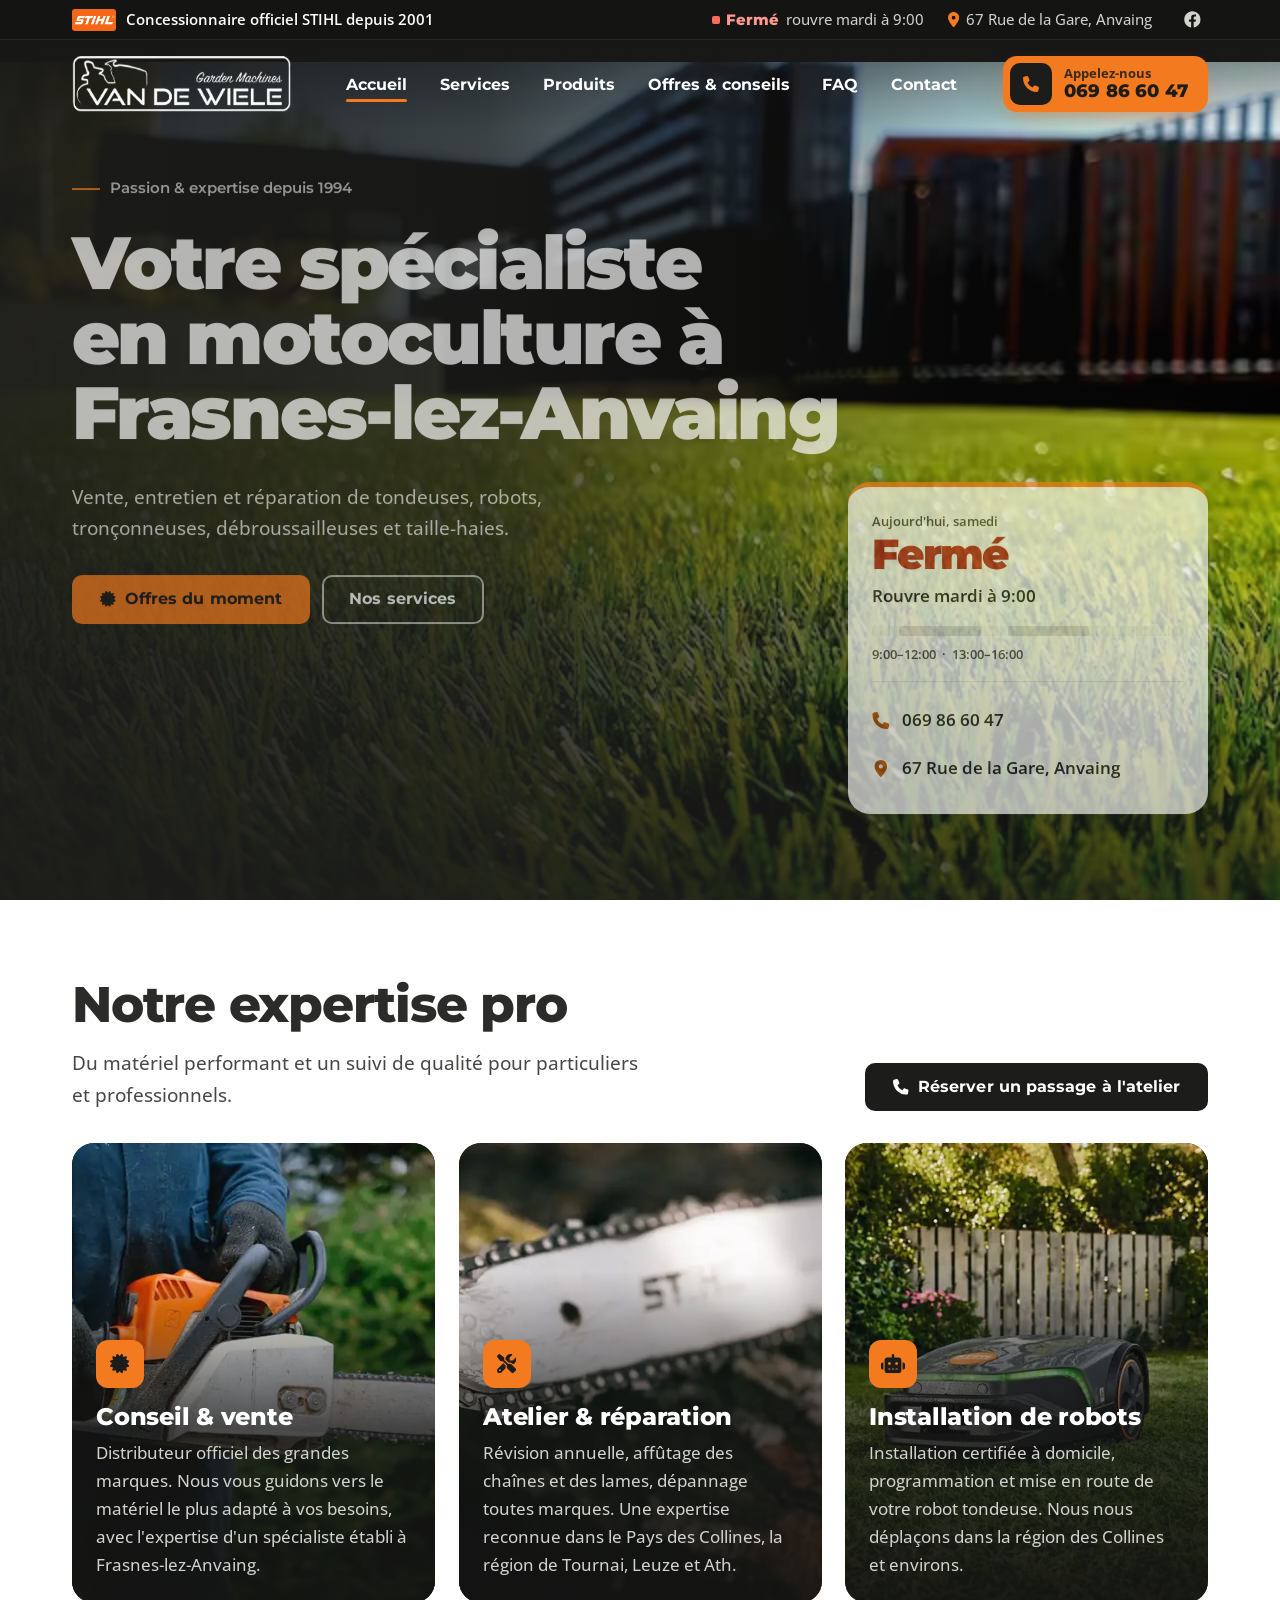
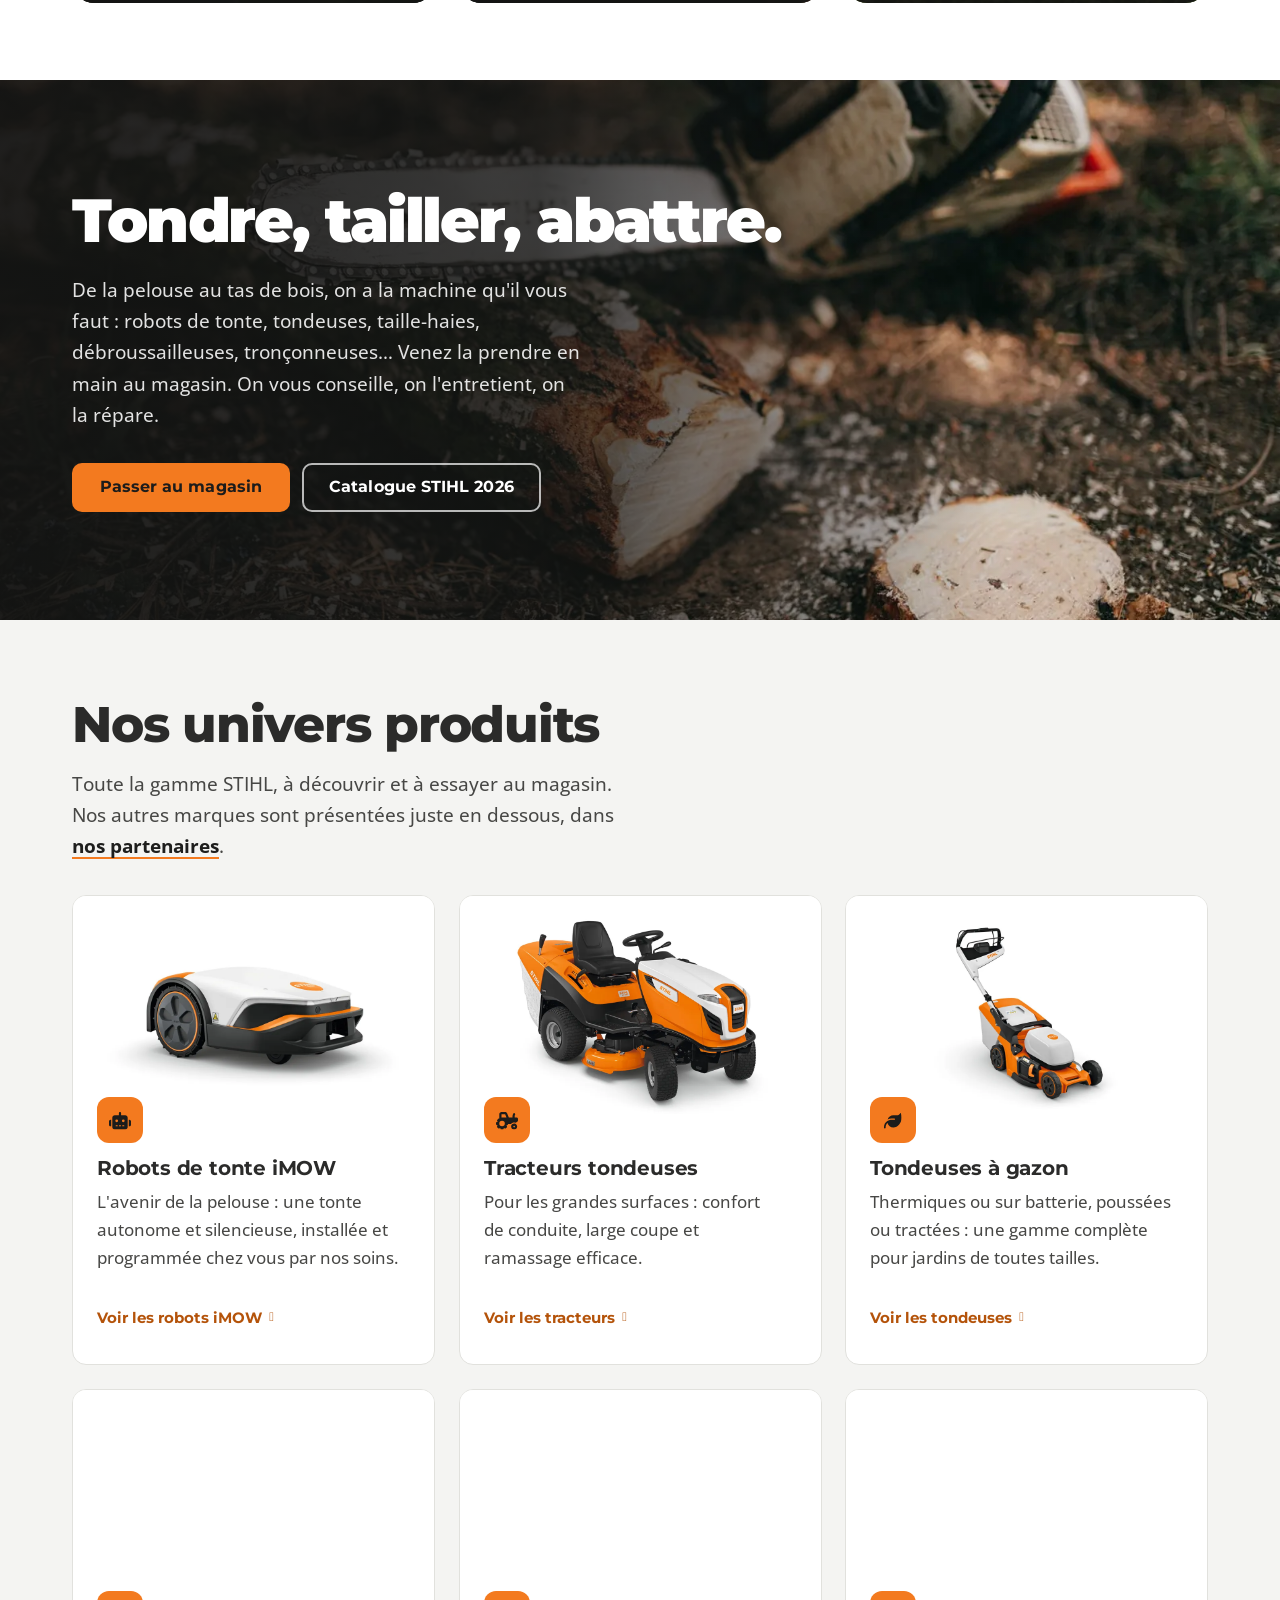
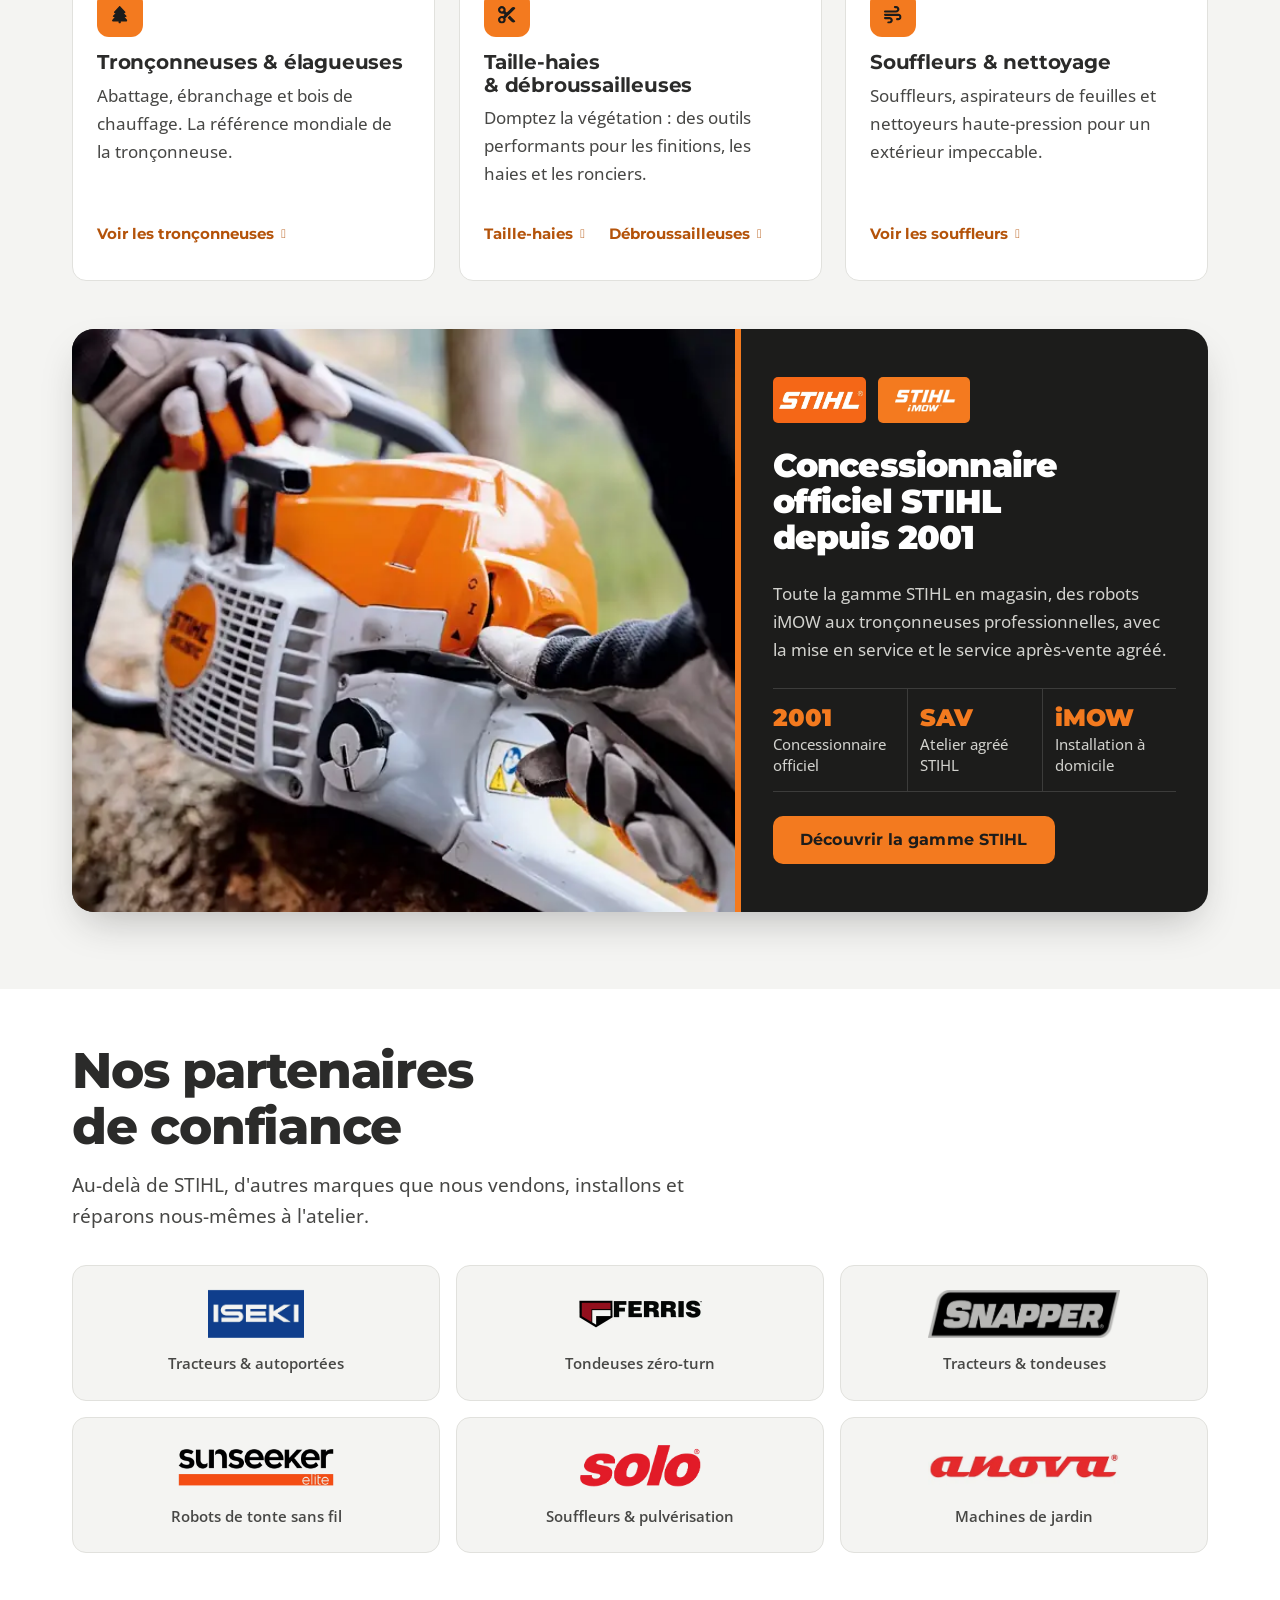
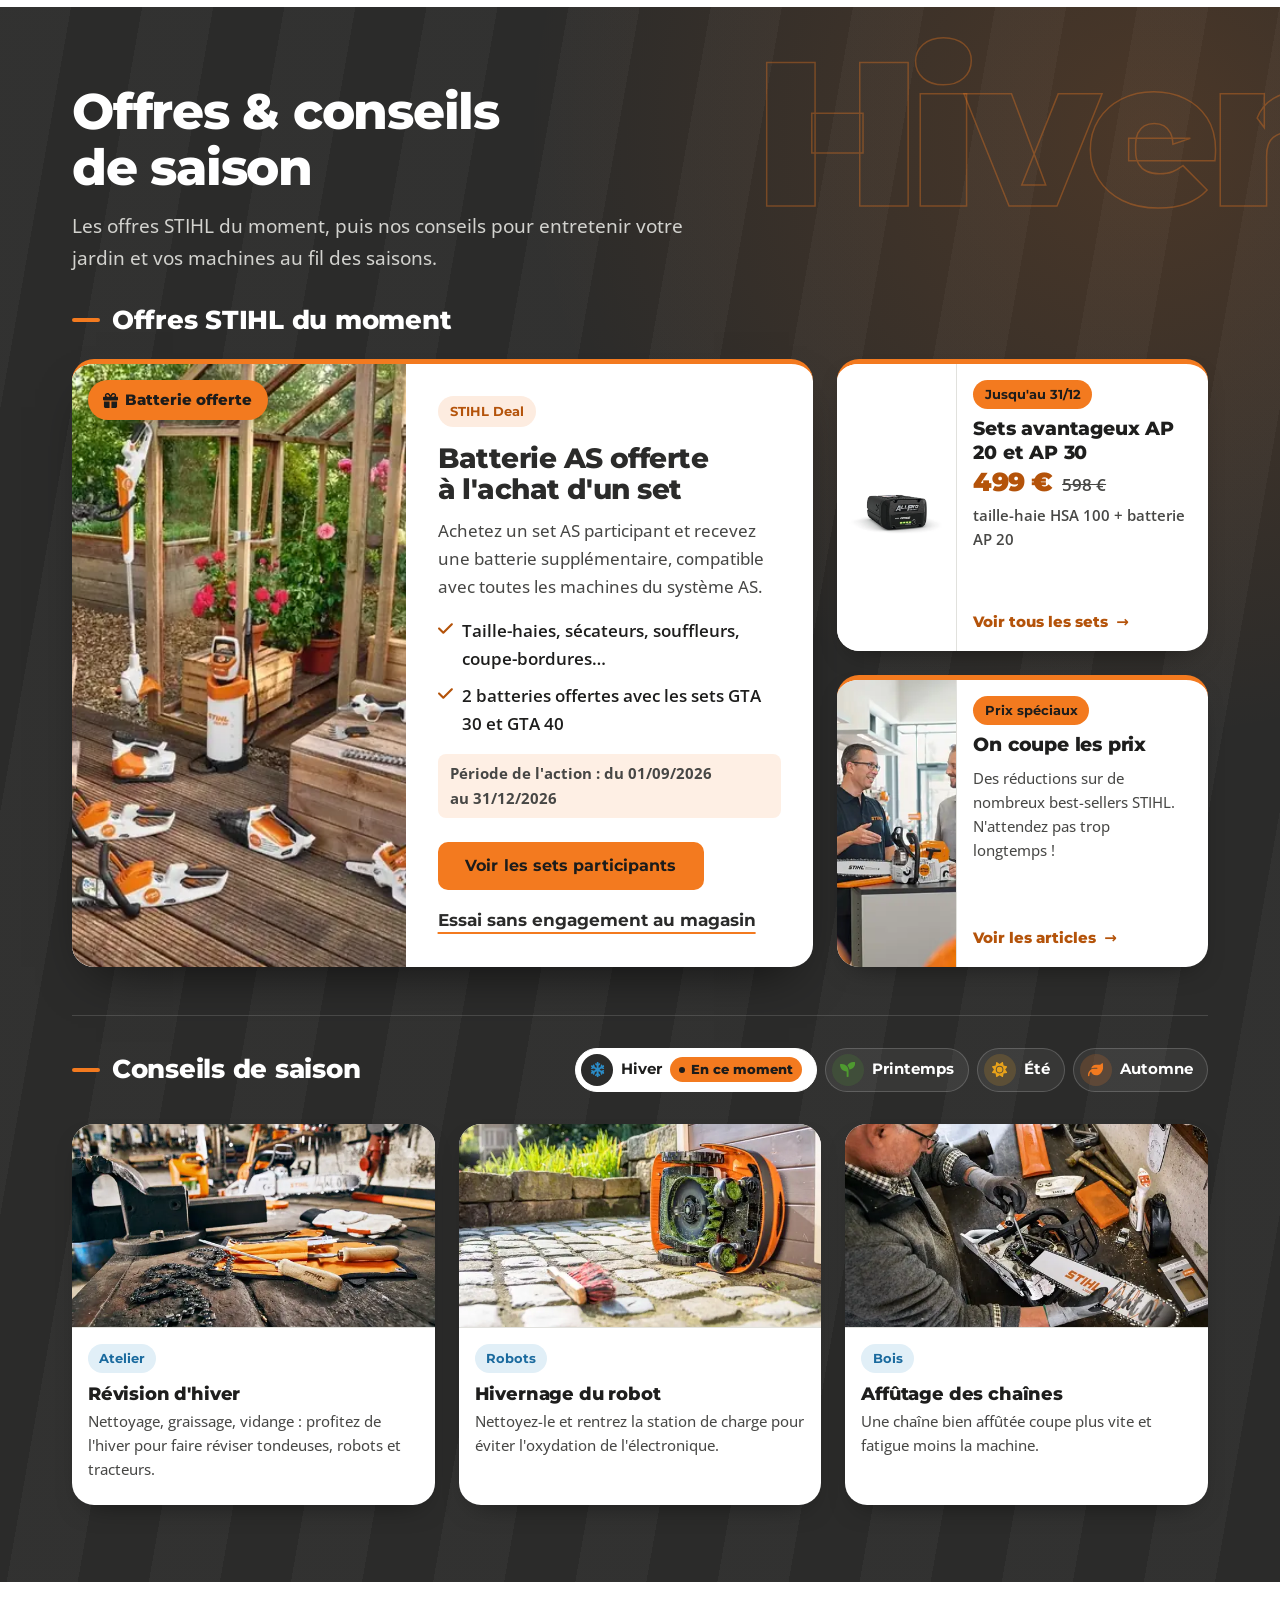
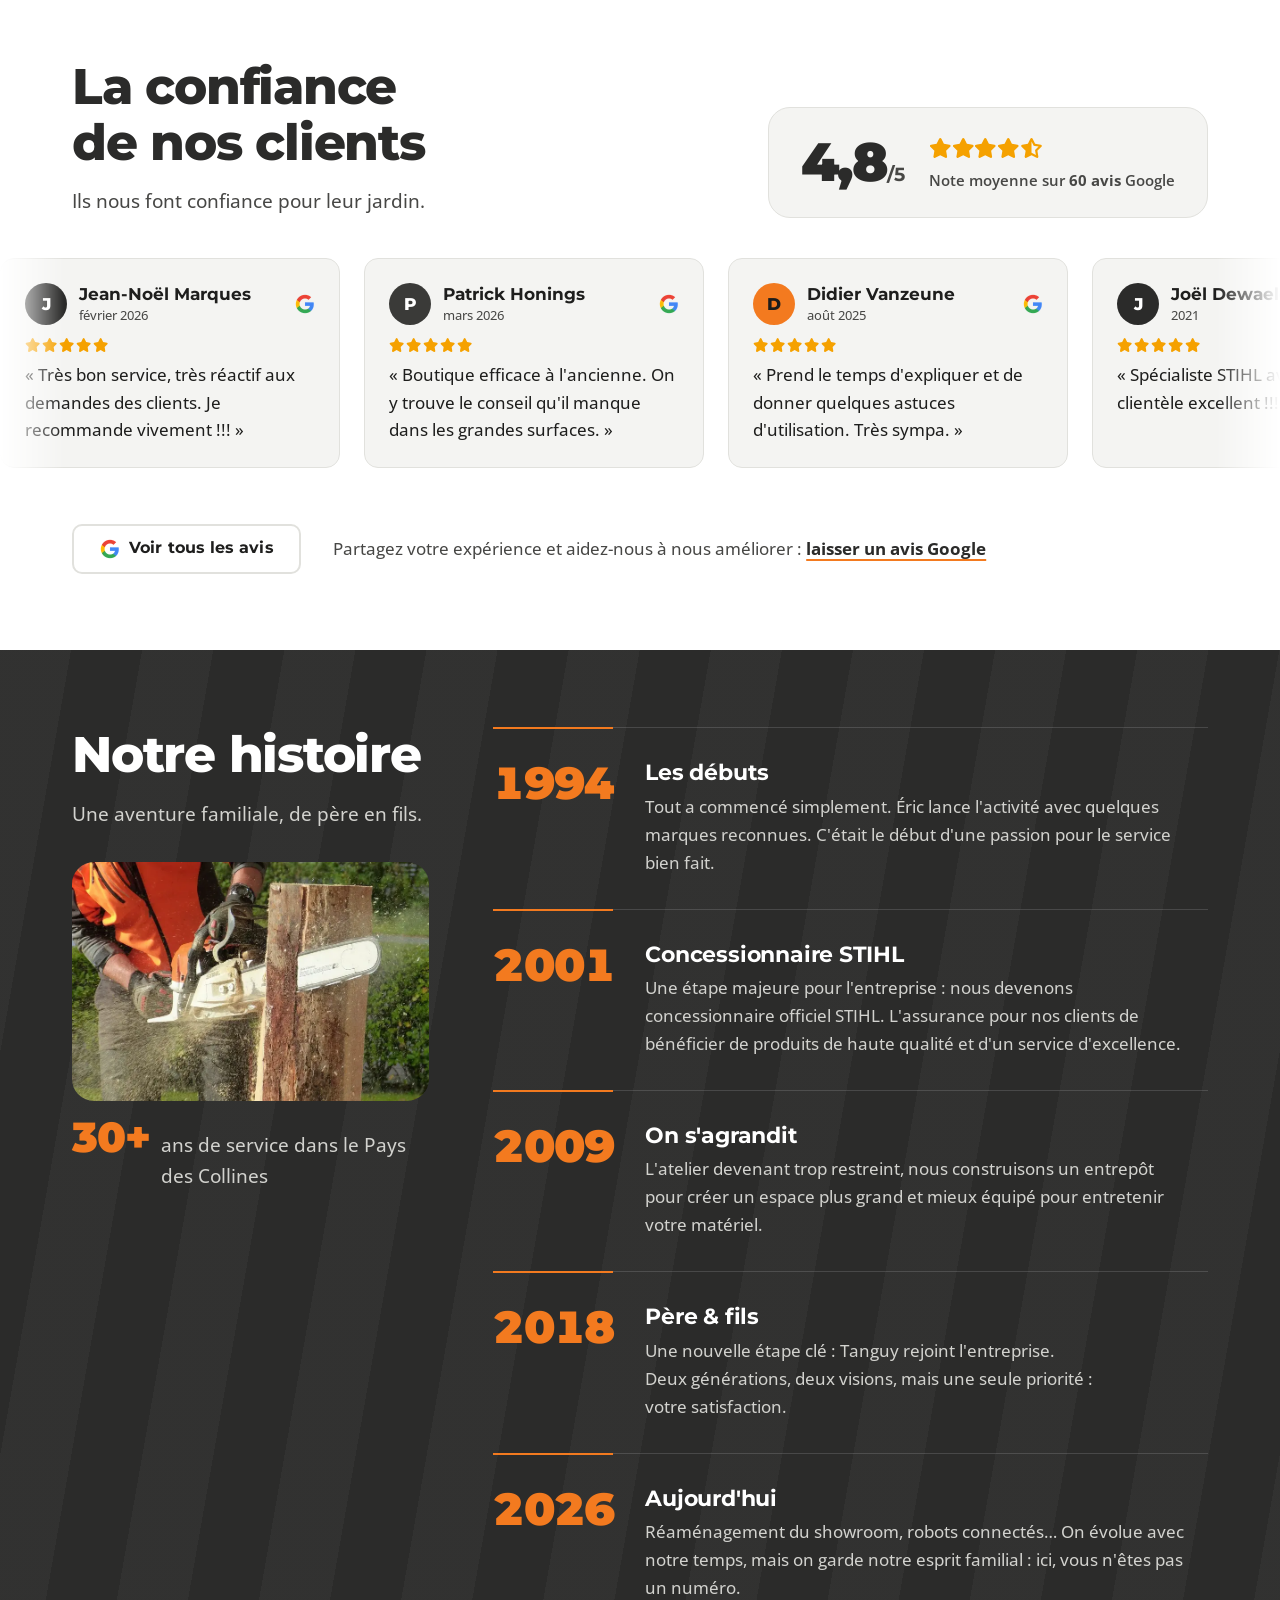
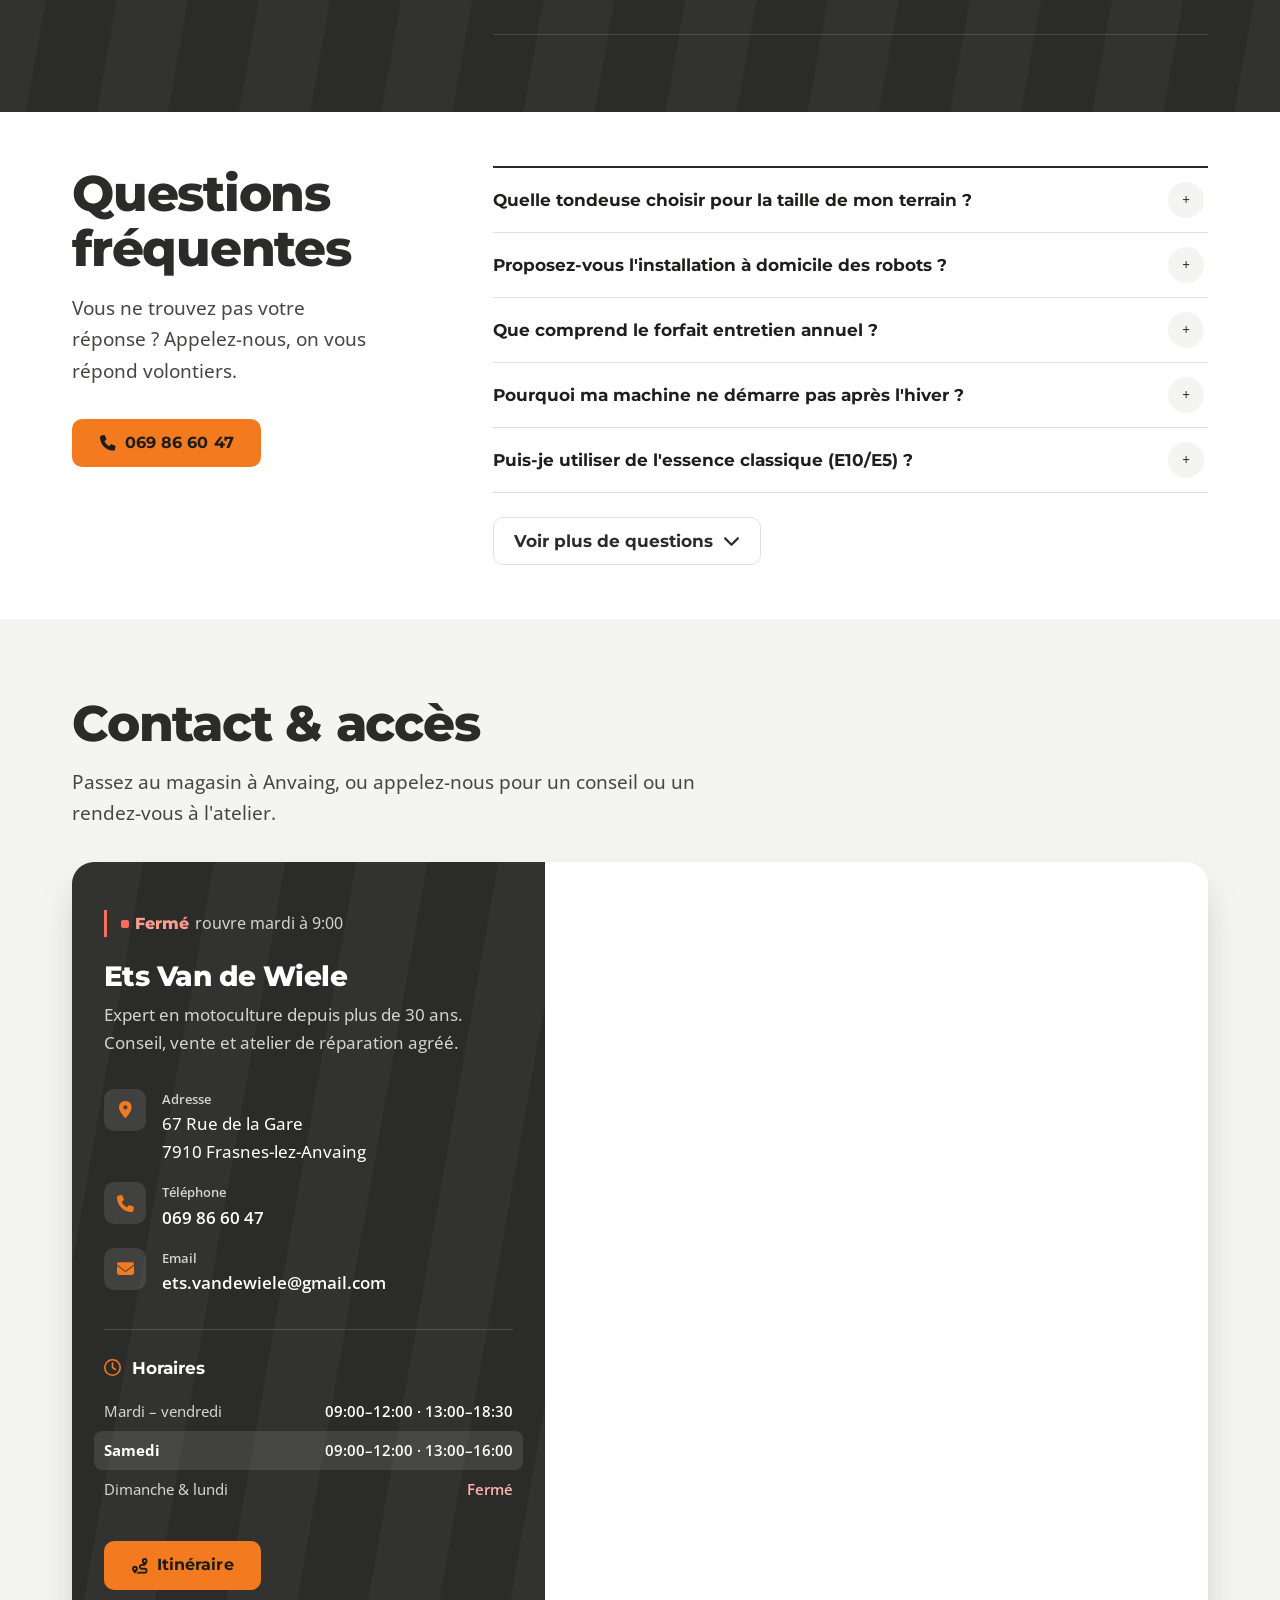
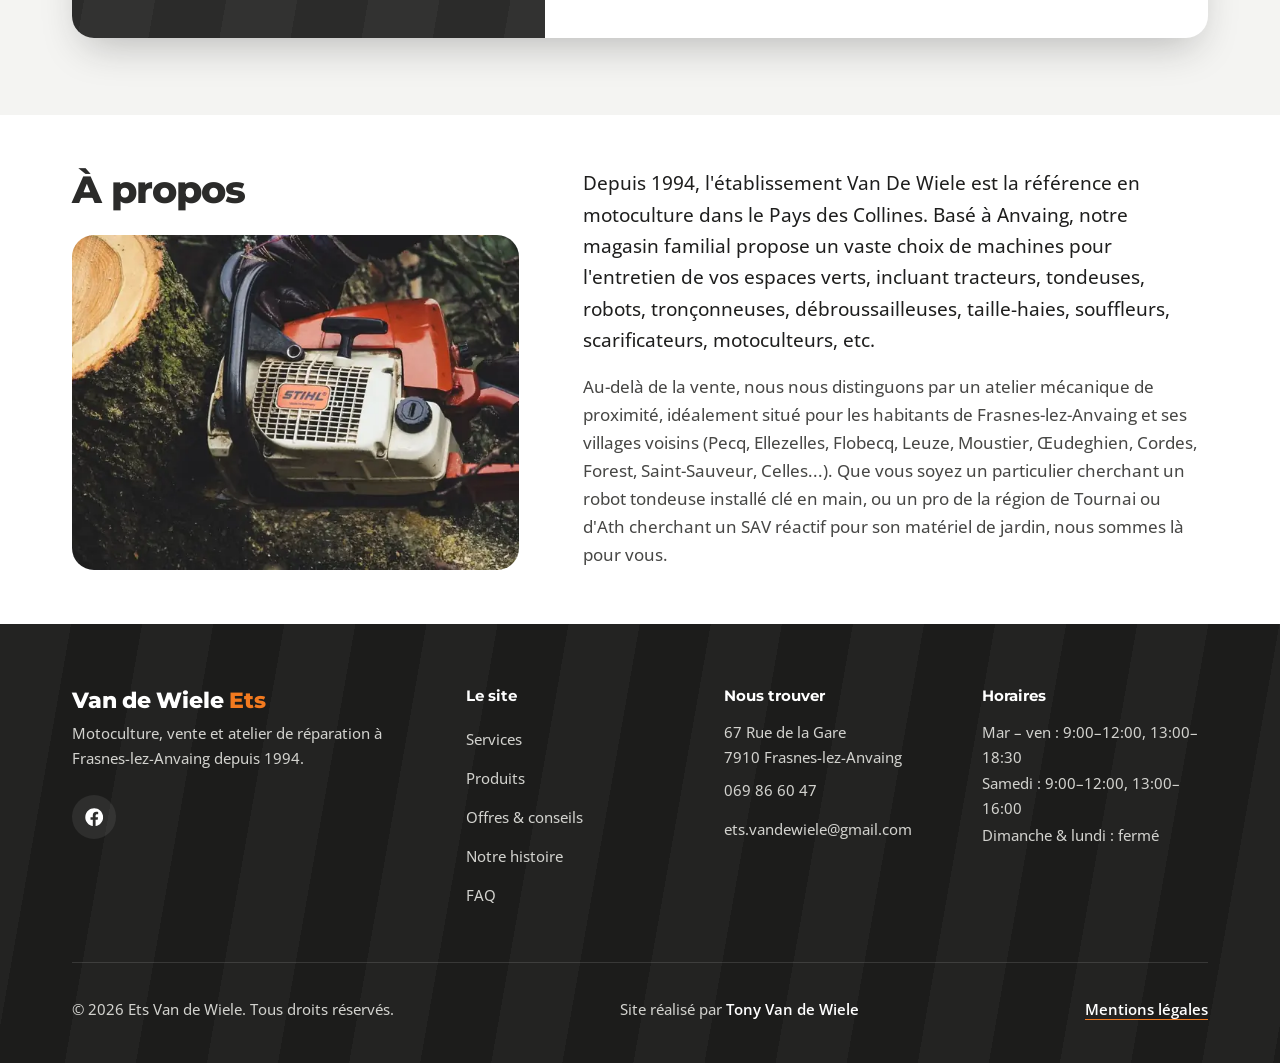
==== commit d7e74348: "feat: update stylesheet and script versioning for consistency; enhance review carousel behavior on m" ====
--- a/index.html
+++ b/index.html
@@ -109,7 +109,7 @@
     }
   </style>
 
-  <link rel="stylesheet" href="css/style.css?v=20261127">
+  <link rel="stylesheet" href="css/style.css?v=20261128">
 
   <script type="application/ld+json">
     {
@@ -1314,7 +1314,7 @@
     <button type="button" class="toast-close" aria-label="Fermer la notification"><svg class="icon" viewBox="0 0 384 512" aria-hidden="true"><use href="#s-xmark"></use></svg></button>
   </div>
 
-  <script src="js/script.js?v=20261127" defer></script>
+  <script src="js/script.js?v=20261128" defer></script>
   <script src="js/vendor/gsap.min.js?v=3.13.0" defer></script>
   <script src="js/vendor/ScrollTrigger.min.js?v=3.13.0" defer></script>
   <script src="js/motion.js?v=20261127" defer></script>
--- a/css/style.css
+++ b/css/style.css
@@ -2418,6 +2418,35 @@
   text-underline-offset: 4px;
 }
 
+/* Téléphone / tactile : pas de défilement automatique (survol « collé » au toucher,
+   scintillement iOS sous mask-image) → carrousel natif qu'on fait glisser au doigt */
+@media (max-width: 720px), (hover: none) {
+  .marquee {
+    overflow-x: auto;
+    overscroll-behavior-x: contain;
+    scroll-snap-type: x mandatory;
+    scroll-padding-inline: clamp(1rem, 4vw, 2rem);
+    padding-inline: clamp(1rem, 4vw, 2rem);
+    padding-bottom: var(--space-2);
+    -webkit-mask-image: none;
+    mask-image: none;
+    scrollbar-width: thin;
+  }
+
+  .marquee-track {
+    animation: none;
+  }
+
+  .marquee-track> :last-child {
+    display: none;
+  }
+
+  .review-card {
+    width: min(290px, 82vw);
+    scroll-snap-align: start;
+  }
+}
+
 /* 13. FAQ
    ========================================================================== */
 .faq-section {
@@ -3506,10 +3535,6 @@
     gap: 0.75rem;
   }
 
-  .review-card {
-    width: 290px;
-  }
-
   .rating-card {
     width: 100%;
   }
